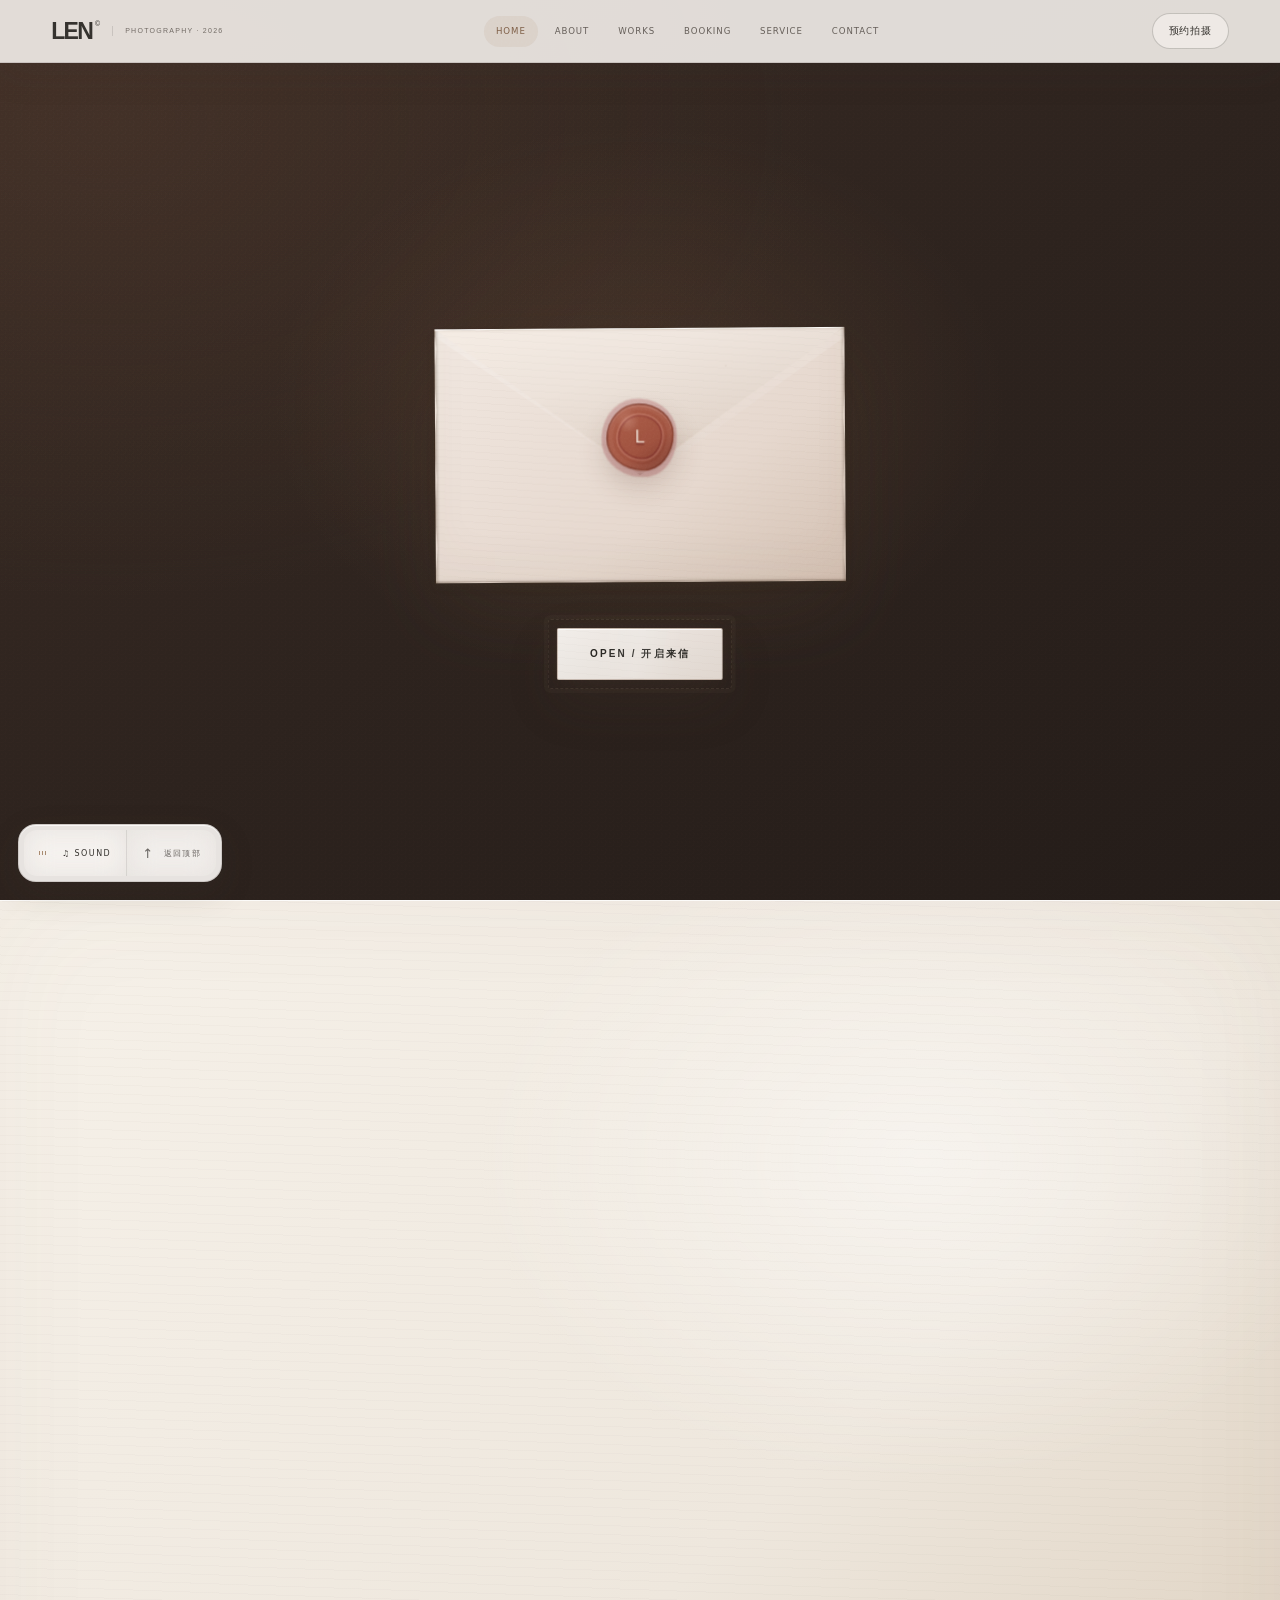
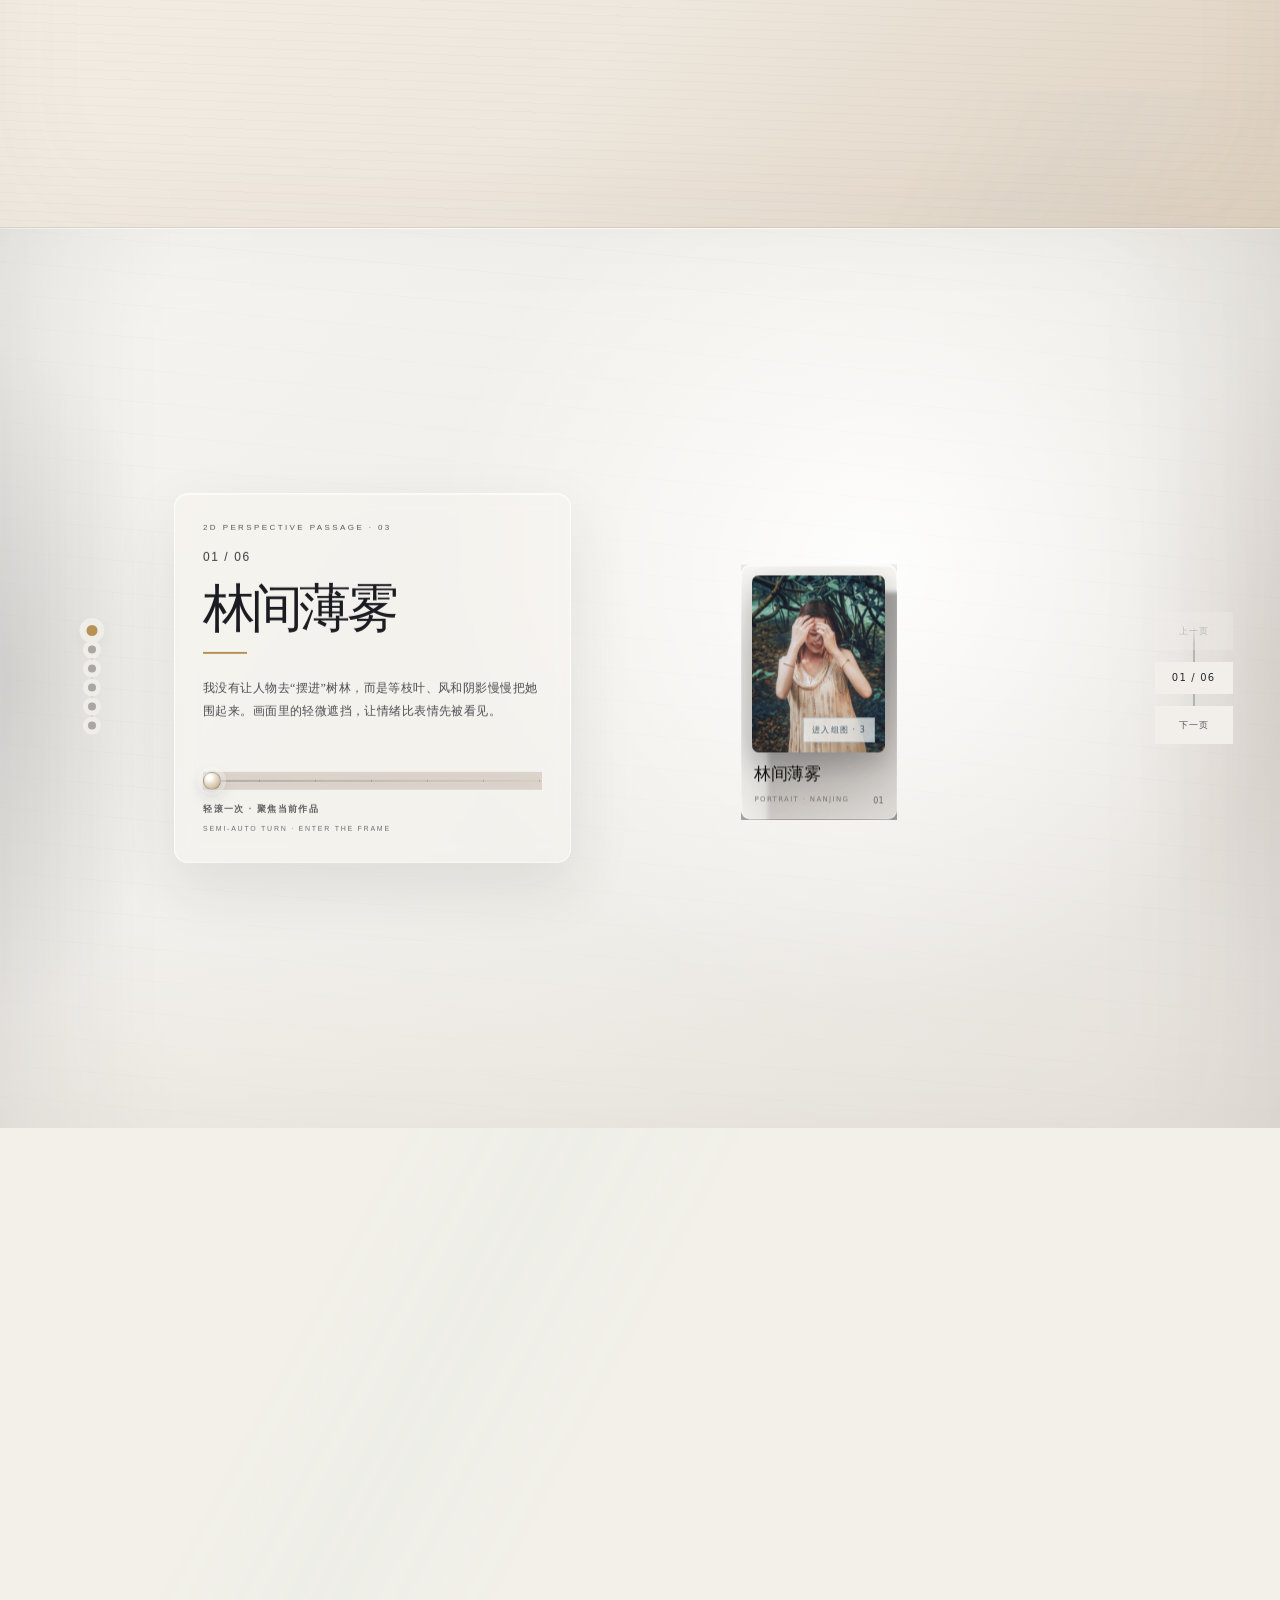
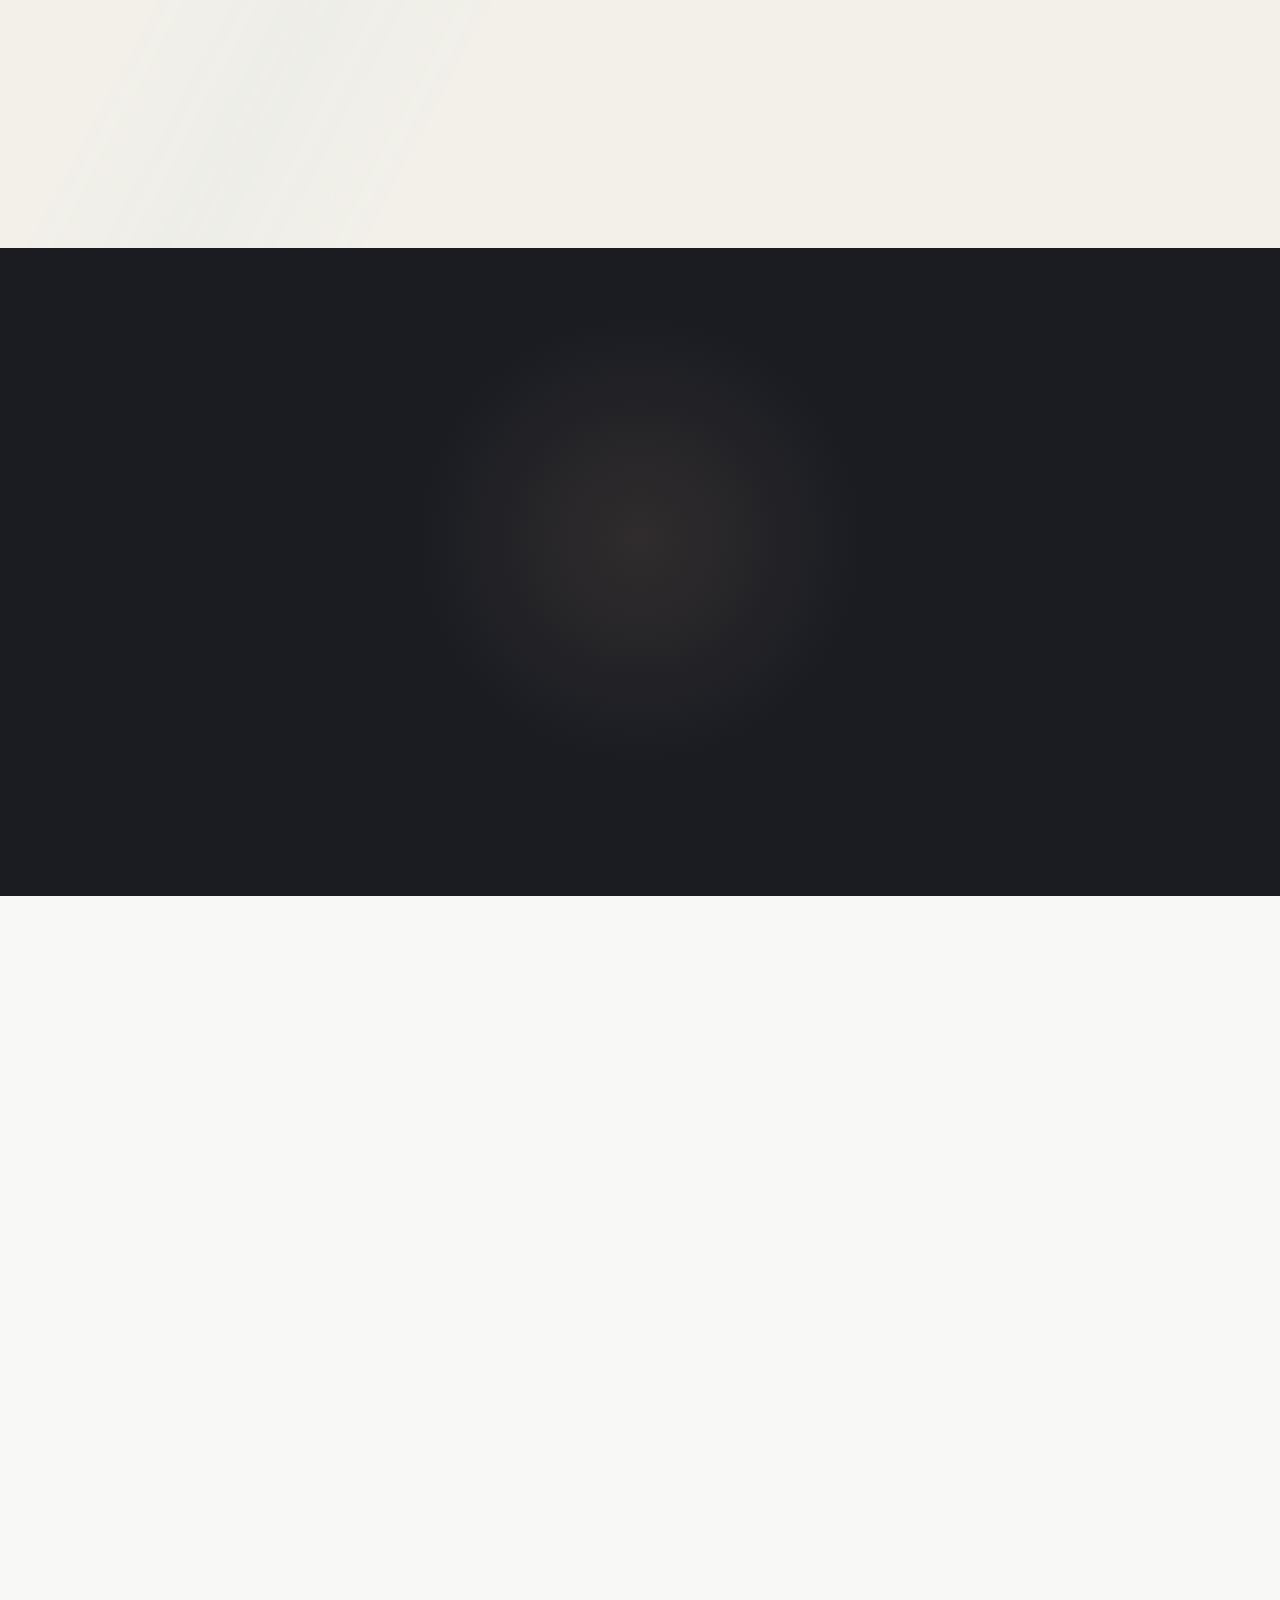
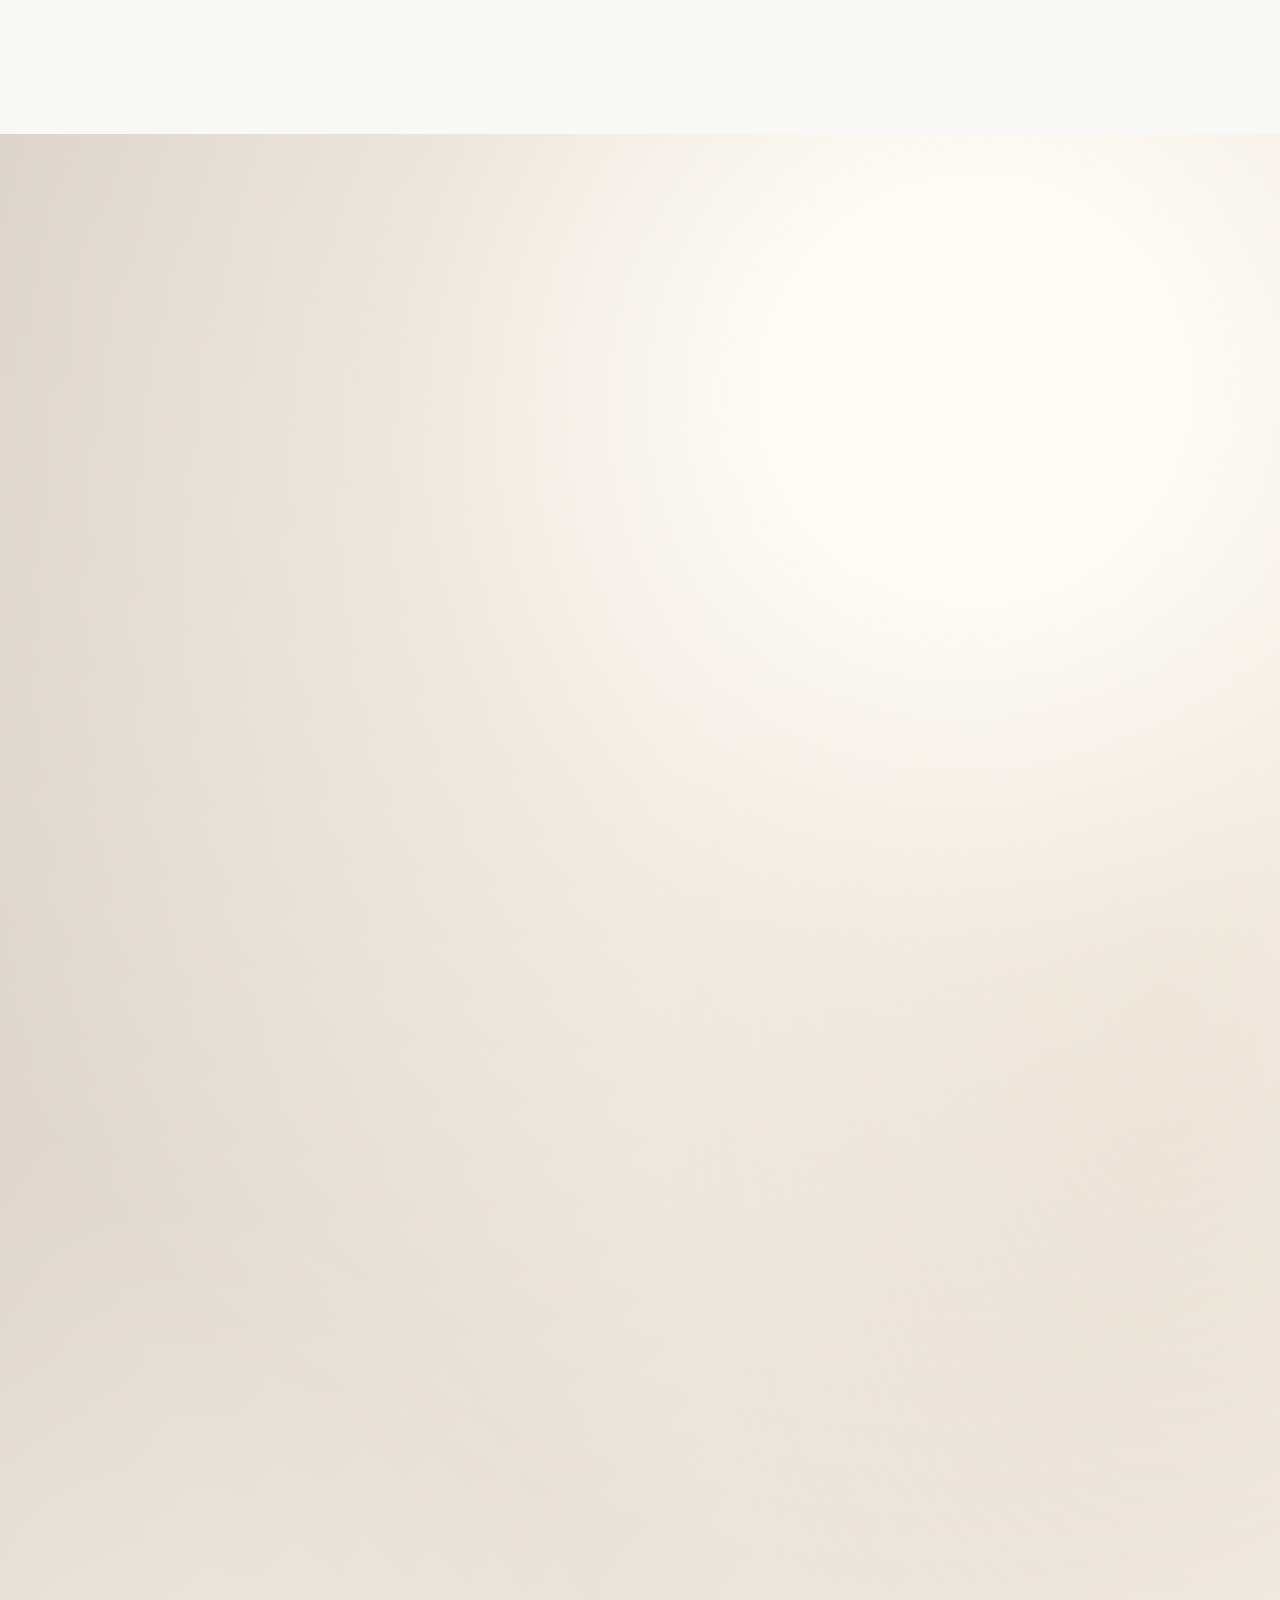
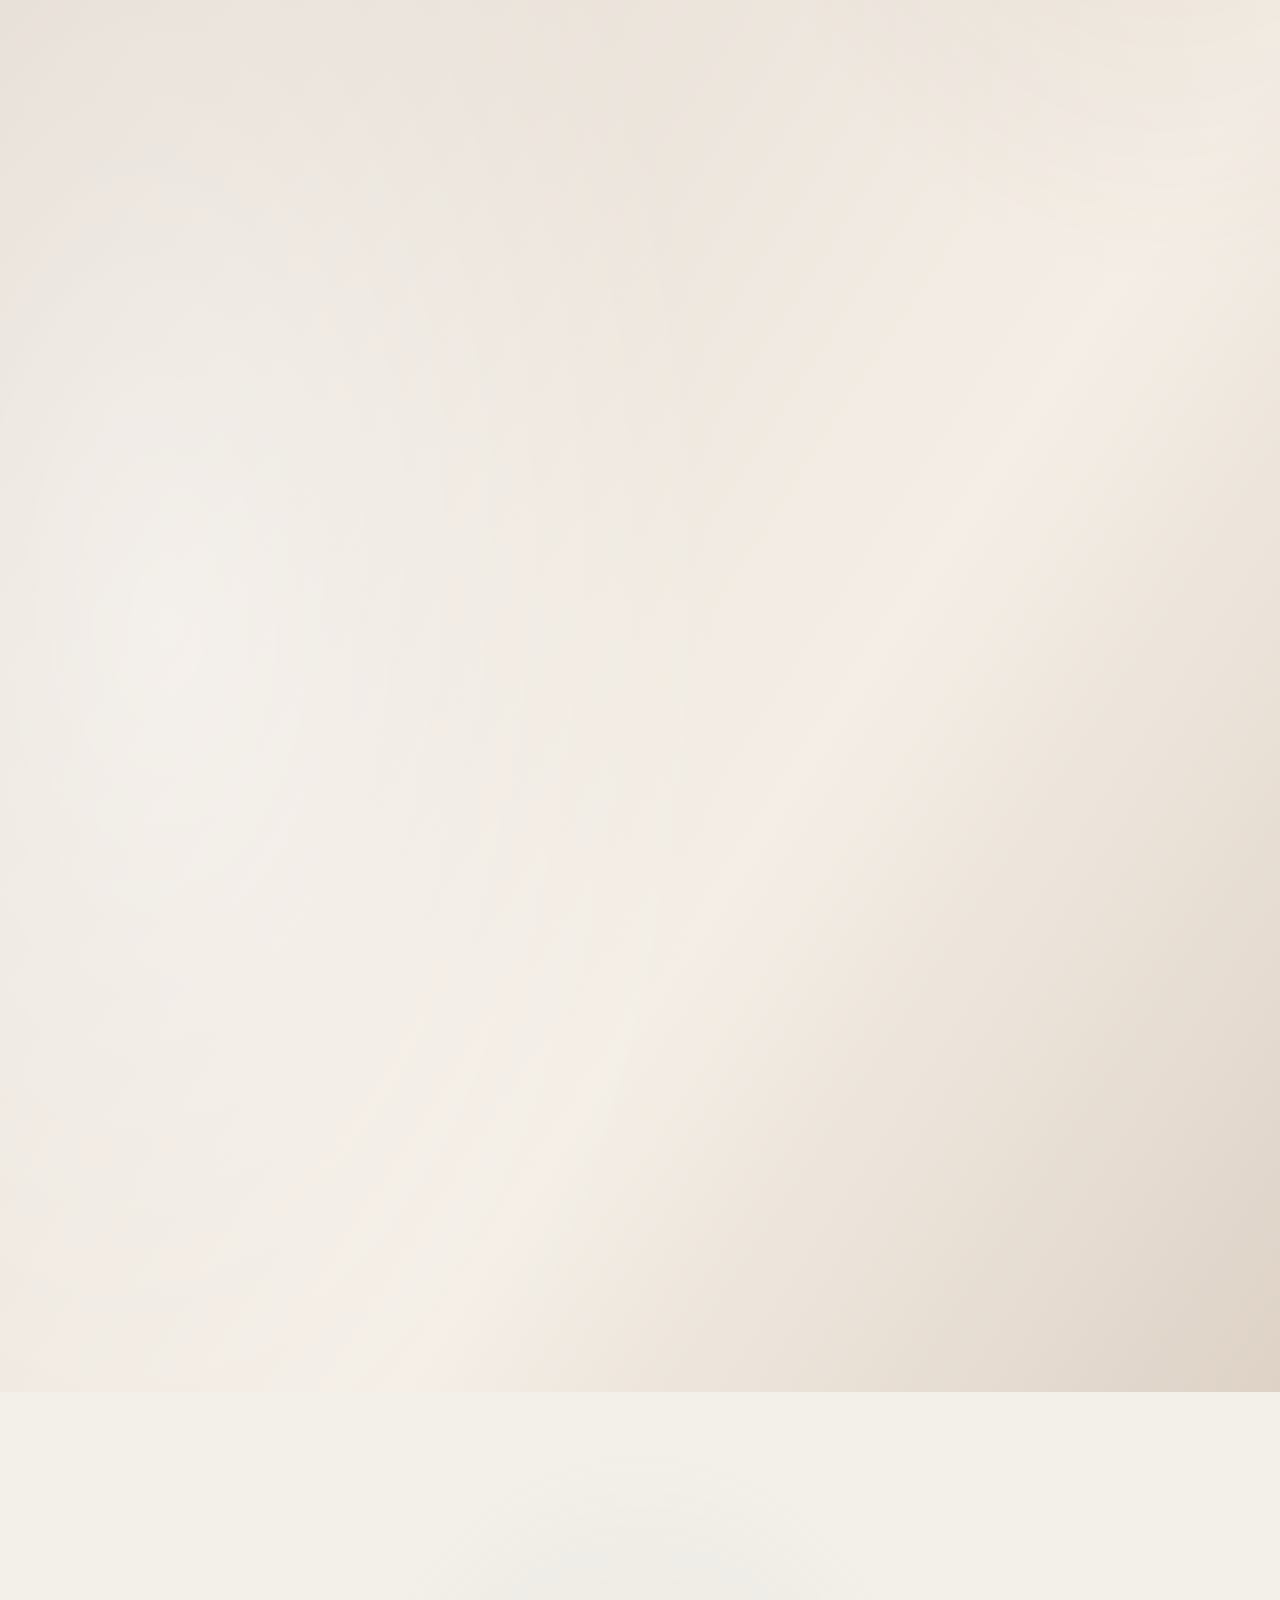
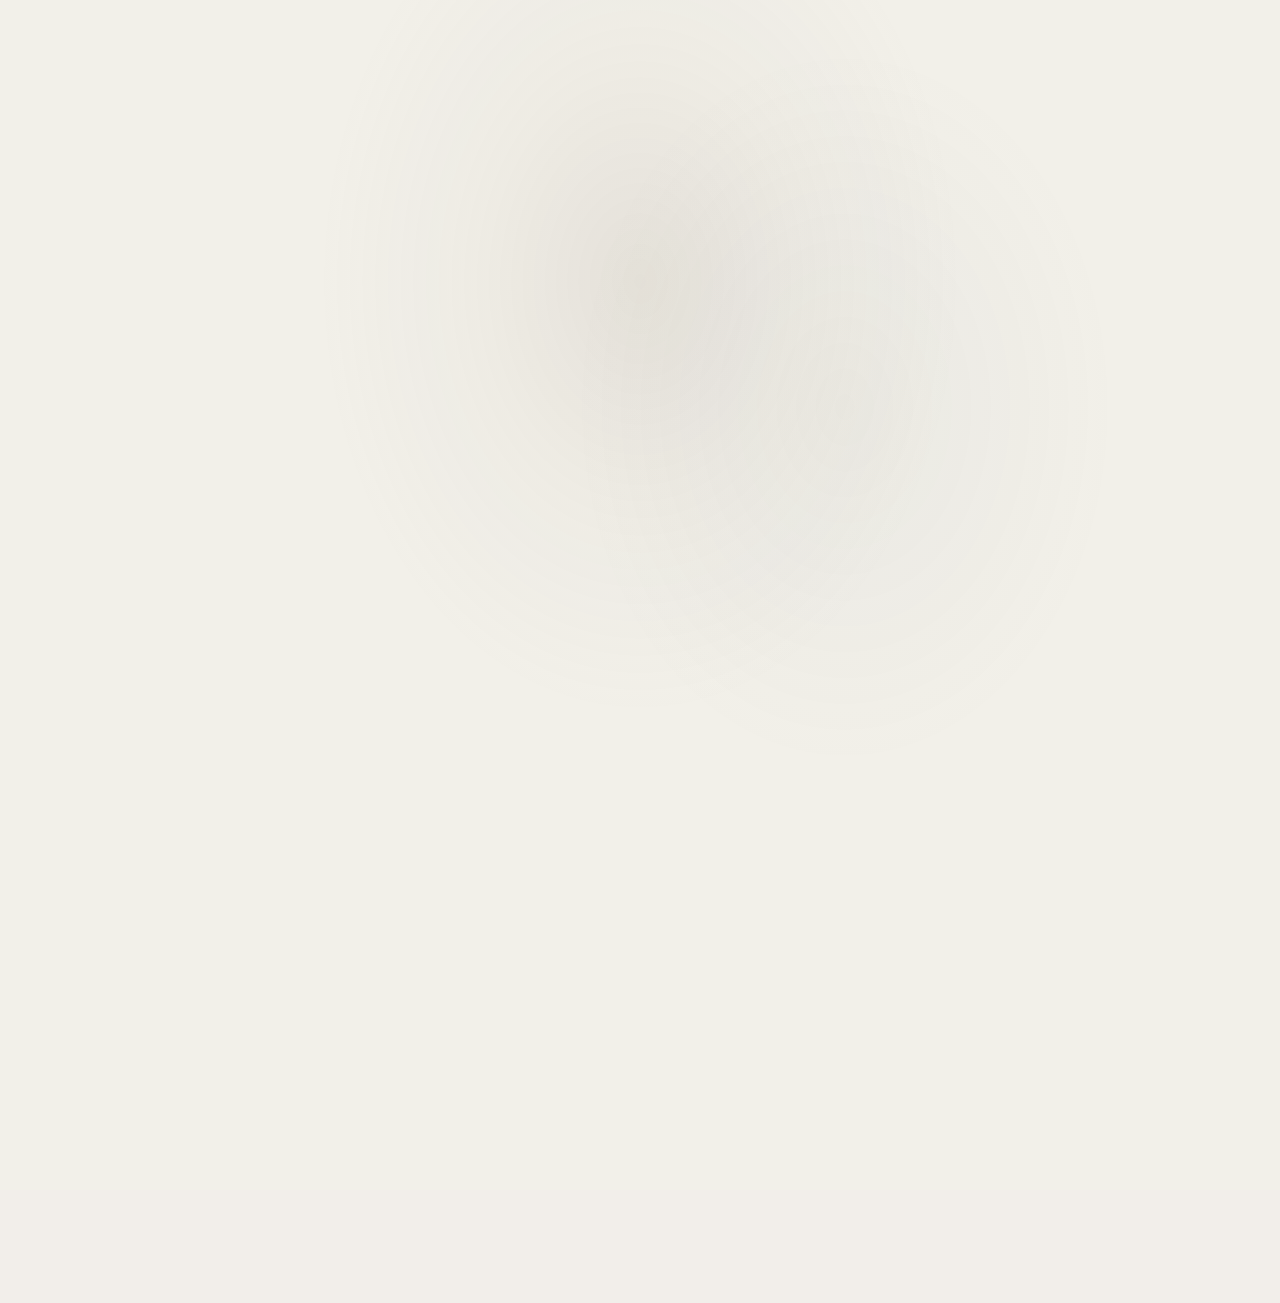
==== index.html @ d41140b8 "Add files via upload" ====
<!DOCTYPE html>
<html lang="zh-CN" class="intro-lock" data-audio-state="paused" style="--v28-vh: 10.120000000000001px; --v28-vw: 20.25px;"><head>
  <meta charset="UTF-8">
  <meta name="viewport" content="width=device-width, initial-scale=1, viewport-fit=cover">
  <meta name="description" content="LEN 摄影作品集——专注光影与情绪，提供南京人像、情侣、婚礼与定制影像服务。">
  <meta name="theme-color" content="#f2eeea">
  <meta name="color-scheme" content="dark light">
  <meta name="format-detection" content="telephone=no">
  <title>LEN 摄影｜专注光影与情绪</title>
  <meta property="og:type" content="website">
  <meta property="og:title" content="LEN 摄影｜让光替情绪说话">
  <meta property="og:description" content="南京独立摄影师 LEN 的人像、情绪与故事摄影作品集。">
  <meta property="og:image" content="https://alenphot.com/assets/hero.webp">
  <meta name="twitter:card" content="summary_large_image">
  <meta name="twitter:title" content="LEN 摄影｜让光替情绪说话">
  <meta name="twitter:description" content="南京独立摄影师 LEN 的人像、情绪与故事摄影作品集。">
  <meta name="twitter:image" content="https://alenphot.com/assets/hero.webp">
  <link rel="preload" as="image" href="assets/hero.webp" fetchpriority="high">
  <style>
    :root {
      --ink: #11120f;
      --paper: #f2f0e9;
      --paper-2: #e8e5dc;
      --white: #faf9f5;
      --muted: #96988f;
      --line: rgba(17, 18, 15, 0.16);
      --gold: #b9a16c;
      --shadow: 0 24px 70px rgba(0, 0, 0, 0.22);
      --ease-out-expo: cubic-bezier(.16, 1, .3, 1);
      --ease-out-quart: cubic-bezier(.25, 1, .5, 1);
      --ease-in-out-cubic: cubic-bezier(.65, 0, .35, 1);
      --ease-weight: cubic-bezier(.2, .78, .18, 1);
      --ease-spring: cubic-bezier(.17, .89, .32, 1.18);
    }

    * {
      box-sizing: border-box;
    }

    html {
      scroll-behavior: smooth;
      background: var(--ink);
      -webkit-text-size-adjust: 100%;
    }

    html.intro-lock,
    html.intro-lock body {
      overflow: hidden;
    }

    html.intro-lock .site-header,
    html.intro-lock main,
    html.intro-lock .site-footer {
      opacity: 0;
      transform: translateY(18px) scale(1.006);
    }

    .site-header,
    main,
    .site-footer {
      transition:
        opacity 1.25s cubic-bezier(.16,1,.3,1),
        transform 1.4s cubic-bezier(.16,1,.3,1);
    }

    html.intro-reveal .site-header,
    html.intro-reveal main,
    html.intro-reveal .site-footer {
      opacity: 1;
      transform: none;
    }

    body {
      margin: 0;
      min-width: 320px;
      overflow-x: hidden;
      overflow-x: clip;
      color: var(--ink);
      background: var(--paper);
      font-family: "Microsoft YaHei", "微软雅黑", "Source Han Sans SC",
        "思源黑体", "Noto Sans CJK SC", system-ui, -apple-system,
        BlinkMacSystemFont, "Segoe UI", sans-serif;
      -webkit-font-smoothing: antialiased;
      -webkit-text-size-adjust: 100%;
      text-rendering: optimizeLegibility;
    }

    body::after {
      content: "";
      position: fixed;
      inset: 0;
      z-index: 4800;
      opacity: .045;
      background-image:
        repeating-radial-gradient(circle at 20% 30%, rgba(255,255,255,.58) 0 1px, transparent 1px 4px),
        repeating-linear-gradient(108deg, rgba(0,0,0,.28) 0 1px, transparent 1px 5px);
      background-size: 8px 8px, 11px 11px;
      mix-blend-mode: soft-light;
      pointer-events: none;
    }

    a {
      color: inherit;
      text-decoration: none;
    }

    button,
    input {
      font: inherit;
    }

    button {
      color: inherit;
    }

    button,
    a {
      -webkit-tap-highlight-color: transparent;
      touch-action: manipulation;
    }

    img {
      display: block;
      width: 100%;
      height: 100%;
      object-fit: cover;
    }

    [hidden] {
      display: none !important;
    }

    ::selection {
      color: var(--white);
      background: #696d58;
    }

    .intro {
      position: fixed;
      inset: 0;
      z-index: 9999;
      display: grid;
      place-items: center;
      overflow: hidden;
      color: var(--white);
      background:
        radial-gradient(circle at 50% 44%, rgba(185,161,108,.12), transparent 28%),
        radial-gradient(circle at 50% 50%, #171914 0, #0d0e0c 58%);
      contain: strict;
    }

    .intro__visual {
      position: absolute;
      inset: 0;
      z-index: 0;
      overflow: hidden;
      opacity: .04;
      clip-path: inset(48.5% 0 48.5% 0);
      transform: scale(1.075);
      filter: blur(16px) brightness(.48);
      transition:
        clip-path 1.42s cubic-bezier(.76, 0, .18, 1),
        transform 2.15s var(--ease-out-expo),
        filter 1.6s var(--ease-out-quart),
        opacity .9s ease;
      will-change: clip-path, transform, filter, opacity;
    }

    .intro__visual img {
      position: absolute;
      inset: 0;
      width: 100%;
      height: 100%;
      object-fit: cover;
      object-position: center 48%;
    }

    .intro__visual::after {
      content: "";
      position: absolute;
      inset: 0;
      background:
        linear-gradient(90deg, rgba(5,8,5,.72), rgba(5,8,5,.2) 58%, rgba(5,8,5,.34)),
        linear-gradient(0deg, rgba(5,8,5,.52), transparent 52%),
        radial-gradient(circle at 52% 44%, transparent 0 18%, rgba(4,5,4,.28) 72%);
      pointer-events: none;
    }

    .intro.is-imaged .intro__visual {
      opacity: .78;
      clip-path: inset(0 0 0 0);
      transform: scale(1.022);
      filter: blur(0) brightness(.82);
    }

    .intro__exposure {
      position: absolute;
      inset: -20%;
      z-index: 1;
      opacity: 0;
      background:
        radial-gradient(ellipse at 48% 48%, rgba(235,220,178,.24), transparent 22%),
        linear-gradient(112deg, transparent 37%, rgba(255,246,218,.14) 48%, transparent 58%);
      mix-blend-mode: screen;
      transform: translate3d(-9%, 0, 0) scale(.92);
      pointer-events: none;
    }

    .intro.is-imaged .intro__exposure {
      animation: intro-exposure 1.85s var(--ease-in-out-cubic) .08s both;
    }

    .intro::before,
    .intro::after {
      content: "";
      position: absolute;
      left: 0;
      width: 100%;
      height: 50%;
      background: #0d0e0c;
    }

    .intro::before {
      top: 0;
      transform-origin: top;
    }

    .intro::after {
      bottom: 0;
      transform-origin: bottom;
    }

    .intro__brand {
      position: relative;
      z-index: 2;
      display: grid;
      justify-items: center;
      gap: 18px;
      animation: brand-in 1.18s var(--ease-spring) .08s both;
    }

    .intro__brand::before {
      content: "";
      position: absolute;
      top: 50%;
      left: 50%;
      z-index: -1;
      width: clamp(230px, 36vw, 560px);
      aspect-ratio: 1.8 / 1;
      border: 0;
      border-radius: 50%;
      background:
        radial-gradient(ellipse, rgba(209,189,134,.16), transparent 66%);
      opacity: .68;
      transform: translate3d(-50%, -50%, 0);
      pointer-events: none;
    }

    .intro__brand strong {
      position: relative;
      display: flex;
      font-family: Arial, Helvetica, sans-serif;
      font-size: clamp(68px, 10vw, 148px);
      font-weight: 700;
      line-height: 0.8;
      gap: clamp(2px, .45vw, 8px);
      letter-spacing: -0.075em;
      animation: intro-word-settle 1.55s var(--ease-spring) .18s both;
      will-change: transform, filter;
    }

    .intro__letter {
      display: inline-block;
      transform-origin: center;
      will-change: transform, opacity, filter;
    }

    .intro__letter:nth-child(1) { animation: intro-letter-in 1.1s var(--ease-out-expo) .06s both; }
    .intro__letter:nth-child(2) { animation: intro-letter-in 1.18s var(--ease-out-expo) .13s both; }
    .intro__letter:nth-child(3) { animation: intro-letter-in 1.26s var(--ease-out-expo) .2s both; }

    .intro__brand i {
      width: 72px;
      height: 1px;
      background: var(--gold);
      transform-origin: center;
      animation: line-in 1.05s var(--ease-out-expo) .45s both;
    }

    .intro__brand span {
      color: rgba(255, 255, 255, 0.58);
      font-size: 9px;
      letter-spacing: 0.5em;
      animation: intro-kicker-in .9s var(--ease-out-quart) .58s both;
    }

    .intro__progress {
      position: absolute;
      right: 50%;
      bottom: clamp(54px, 8vh, 90px);
      z-index: 3;
      width: min(380px, calc(100vw - 56px));
      transform: translateX(50%);
    }

    .intro__progress-meta {
      display: flex;
      align-items: flex-end;
      justify-content: space-between;
      gap: 20px;
      margin-bottom: 12px;
      color: rgba(255,255,255,.48);
      font: 400 8px/1 Arial, Helvetica, sans-serif;
      letter-spacing: .32em;
    }

    .intro__progress-meta b {
      color: rgba(255,255,255,.88);
      font-size: 12px;
      font-weight: 400;
      letter-spacing: .08em;
    }

    .intro__progress-meta em {
      font-style: normal;
    }

    .intro__progress-track {
      position: relative;
      height: 2px;
      overflow: hidden;
      background: rgba(255,255,255,.16);
    }

    .intro__progress-track i {
      position: absolute;
      inset: 0;
      display: block;
      background: linear-gradient(90deg, #786a4b, #d1bd86);
      box-shadow: 0 0 22px rgba(209,189,134,.35);
      transform: scaleX(0);
      transform-origin: left;
      will-change: transform;
    }

    .intro__progress-track::after {
      content: "";
      position: absolute;
      top: 0;
      bottom: 0;
      left: 0;
      width: 34%;
      background: linear-gradient(90deg, transparent, rgba(255,255,255,.96), transparent);
      filter: drop-shadow(0 0 7px rgba(209,189,134,.82));
      transform: translate3d(-130%, 0, 0);
      animation: intro-scan 1.15s cubic-bezier(.45,0,.55,1) infinite;
      will-change: transform;
      pointer-events: none;
    }

    .intro__skip {
      position: absolute;
      right: 28px;
      bottom: 26px;
      z-index: 3;
      padding: 8px 12px;
      border: 0;
      color: rgba(255, 255, 255, 0.55);
      background: transparent;
      cursor: pointer;
      transition:
        color .45s ease,
        background .45s ease,
        border-color .45s ease,
        opacity .45s ease,
        transform .7s cubic-bezier(.16,1,.3,1);
    }

    .intro.is-hidden {
      display: none;
    }

    .intro.is-leaving {
      animation: intro-out 1.08s var(--ease-in-out-cubic) forwards;
    }

    .intro.is-leaving .intro__letter {
      animation: letter-dissolve .88s cubic-bezier(.2,.72,.2,1) forwards;
    }

    .intro.is-leaving .intro__letter:nth-child(1) {
      animation-delay: 0s;
    }

    .intro.is-leaving .intro__letter:nth-child(2) {
      animation-delay: .025s;
    }

    .intro.is-leaving .intro__letter:nth-child(3) {
      animation-delay: .05s;
    }

    .intro.is-leaving .intro__brand i,
    .intro.is-leaving .intro__brand > span,
    .intro.is-leaving .intro__progress,
    .intro.is-leaving .intro__skip {
      animation: intro-detail-out .4s ease forwards;
    }

    .intro.is-leaving::before,
    .intro.is-leaving::after {
      animation: intro-panel-top .92s var(--ease-in-out-cubic) .06s forwards;
    }

    .intro.is-leaving::after {
      animation-name: intro-panel-bottom;
    }

    .intro.is-leaving .intro__visual {
      opacity: .92;
      clip-path: inset(0);
      transform: scale(1);
      filter: blur(0) brightness(.98);
      transition-duration: 1.05s;
    }

    @keyframes brand-in {
      from {
        opacity: 0;
        transform: translateY(26px) scale(.94);
      }
      72% { transform: translateY(-2px) scale(1.012); }
      to {
        opacity: 1;
        transform: none;
      }
    }

    @keyframes intro-letter-in {
      from {
        opacity: 0;
        filter: blur(12px);
        transform: translate3d(0, 34px, 0) scaleY(.84);
      }
      68% {
        opacity: 1;
        filter: blur(0);
        transform: translate3d(0, -2px, 0) scaleY(1.02);
      }
      to { opacity: 1; filter: blur(0); transform: none; }
    }

    @keyframes intro-word-settle {
      from { letter-spacing: .18em; transform: scale(.965); }
      72% { letter-spacing: -.09em; transform: scale(1.012); }
      to { letter-spacing: -.075em; transform: scale(1); }
    }

    @keyframes intro-kicker-in {
      from { opacity: 0; letter-spacing: .82em; transform: translateY(8px); }
      to { opacity: 1; letter-spacing: .5em; transform: none; }
    }

    @keyframes intro-exposure {
      0% { opacity: 0; transform: translate3d(-10%, 0, 0) scale(.92); }
      38% { opacity: .8; }
      64% { opacity: .34; }
      100% { opacity: 0; transform: translate3d(10%, 0, 0) scale(1.08); }
    }

    @keyframes intro-panel-top {
      to { opacity: 0; transform: translate3d(0, -102%, 0); }
    }

    @keyframes intro-panel-bottom {
      to { opacity: 0; transform: translate3d(0, 102%, 0); }
    }

    @keyframes intro-orbit {
      to {
        transform: translate3d(-50%, -50%, 0) rotate(360deg);
      }
    }

    @keyframes intro-breathe {
      from {
        filter: drop-shadow(0 0 0 rgba(209,189,134,0));
        transform: scale(1);
      }
      to {
        filter: drop-shadow(0 0 18px rgba(209,189,134,.18));
        transform: scale(1.035);
      }
    }

    @keyframes intro-scan {
      0% { transform: translate3d(-130%, 0, 0); }
      100% { transform: translate3d(390%, 0, 0); }
    }

    @keyframes line-in {
      from { transform: scaleX(0); }
      to { transform: scaleX(1); }
    }

    @keyframes letter-dissolve {
      0% {
        opacity: 1;
        filter: blur(0);
        transform: translate3d(0, 0, 0) scale(1);
      }
      42% {
        opacity: .92;
      }
      100% {
        opacity: 0;
        filter: blur(14px);
        transform: translate3d(0, -1.5vh, 0) scale(1.85);
      }
    }

    @keyframes intro-curtain-out {
      to {
        opacity: 0;
      }
    }

    @keyframes intro-detail-out {
      to {
        opacity: 0;
        filter: blur(6px);
        transform: translateY(12px);
      }
    }

    @keyframes intro-out {
      0% {
        opacity: 1;
        background: rgba(13,14,12,1);
      }
      36% {
        background: rgba(13,14,12,.72);
      }
      to {
        opacity: 0;
        background: rgba(13,14,12,0);
        visibility: hidden;
        pointer-events: none;
      }
    }

    .music-toggle {
      position: relative;
      z-index: 1;
      display: inline-flex;
      align-items: center;
      gap: 10px;
      min-height: 46px;
      padding: 0 15px;
      border: 0;
      border-radius: 13px 0 0 13px;
      color: rgba(255,255,255,.76);
      background: transparent;
      font-size: 8px;
      letter-spacing: .18em;
      cursor: pointer;
      -webkit-backdrop-filter: blur(14px);
      backdrop-filter: blur(14px);
      transition:
        color .3s ease,
        border-color .3s ease,
        background .3s ease;
    }

    .music-toggle:hover,
    .music-toggle:focus-visible {
      color: var(--white);
      background: rgba(255,255,255,.1);
      outline: none;
    }

    .music-toggle__bars {
      display: flex;
      align-items: center;
      gap: 2px;
      width: 13px;
      height: 13px;
    }

    .music-toggle__bars i {
      width: 1px;
      height: 35%;
      background: var(--gold);
      transform-origin: center;
    }

    .music-toggle.is-playing .music-toggle__bars i {
      animation: music-bar .9s ease-in-out infinite alternate;
    }

    .music-toggle.is-playing .music-toggle__bars i:nth-child(2) {
      animation-delay: -.48s;
    }

    .music-toggle.is-playing .music-toggle__bars i:nth-child(3) {
      animation-delay: -.22s;
    }

    .music-toggle.is-pending {
      color: #e2ca8e;
    }

    @keyframes music-bar {
      from { transform: scaleY(.55); }
      to { transform: scaleY(2.7); }
    }

    .floating-controls {
      position: fixed;
      bottom: max(18px, env(safe-area-inset-bottom));
      left: max(18px, env(safe-area-inset-left));
      z-index: 10002;
      display: flex;
      align-items: center;
      gap: 0;
      padding: 5px;
      border: 1px solid rgba(255,255,255,.24);
      border-radius: 18px;
      background: rgba(12,13,11,.84);
      box-shadow:
        0 16px 44px rgba(0,0,0,.26),
        0 0 0 1px rgba(185,161,108,.08) inset;
      -webkit-backdrop-filter: blur(20px) saturate(1.2);
      backdrop-filter: blur(20px) saturate(1.2);
      transition:
        opacity .7s cubic-bezier(.16,1,.3,1),
        transform .7s cubic-bezier(.16,1,.3,1);
    }

    html.intro-lock .floating-controls {
      opacity: 0;
      transform: translateY(12px);
      pointer-events: none;
    }

    .back-to-top {
      display: inline-flex;
      align-items: center;
      gap: 9px;
      min-height: 46px;
      padding: 0 15px;
      border: 0;
      border-left: 1px solid rgba(255,255,255,.16);
      border-radius: 0 13px 13px 0;
      color: rgba(255,255,255,.76);
      background: transparent;
      font-size: 8px;
      letter-spacing: .18em;
      opacity: .72;
      cursor: pointer;
      transform: none;
      pointer-events: auto;
      -webkit-backdrop-filter: blur(14px);
      backdrop-filter: blur(14px);
      transition:
        opacity .35s ease,
        transform .35s ease,
        color .25s ease,
        background .25s ease;
    }

    .back-to-top::before {
      content: "↑";
      font-size: 13px;
      line-height: 1;
    }

    .back-to-top.is-visible {
      opacity: 1;
      transform: none;
      pointer-events: auto;
    }

    .back-to-top:hover,
    .back-to-top:focus-visible {
      color: var(--white);
      background: rgba(255,255,255,.1);
      outline: none;
    }

    .site-header {
      position: fixed;
      top: 0;
      left: 0;
      z-index: 3000;
      display: grid;
      grid-template-columns: auto 1fr auto;
      align-items: center;
      gap: clamp(24px, 4vw, 72px);
      width: 100%;
      padding: 13px clamp(20px, 4vw, 72px);
      color: var(--white);
      background: rgba(8,9,8,.72);
      border-bottom: 1px solid rgba(255,255,255,.13);
      -webkit-backdrop-filter: blur(18px);
      backdrop-filter: blur(18px);
      transition:
        padding .35s ease,
        background .35s ease,
        border-color .35s ease,
        opacity 1.05s cubic-bezier(.2,.72,.2,1),
        transform 1.05s cubic-bezier(.2,.72,.2,1);
    }

    .site-header.is-scrolled {
      padding-top: 9px;
      padding-bottom: 9px;
      background: rgba(8,9,8,.94);
      border-color: rgba(255,255,255,.2);
    }

    .wordmark {
      display: flex;
      align-items: center;
      gap: 12px;
      width: max-content;
      font-family: Arial, Helvetica, sans-serif;
      font-size: 23px;
      font-weight: 800;
      line-height: 1;
      letter-spacing: -0.075em;
    }

    .wordmark sup {
      margin-left: 3px;
      font-size: 7px;
      font-weight: 400;
      vertical-align: top;
      letter-spacing: 0;
    }

    .wordmark__meta {
      padding-left: 12px;
      border-left: 1px solid rgba(255,255,255,.22);
      color: rgba(255,255,255,.45);
      font: 400 7px/1.35 "Microsoft YaHei", "微软雅黑", sans-serif;
      letter-spacing: .18em;
    }

    .site-nav {
      display: flex;
      align-items: center;
      justify-self: center;
      gap: clamp(3px, .55vw, 10px);
      padding: 0;
      border: 0;
      background: transparent;
      font-size: 10px;
    }

    .site-nav a,
    .header-cta {
      position: relative;
    }

    .site-nav a {
      padding: 9px 12px;
      border-radius: 999px;
      color: rgba(255,255,255,.54);
      letter-spacing: .08em;
      transition:
        color .3s ease,
        background .3s ease,
        box-shadow .3s ease;
    }

    .site-nav a::after {
      display: none;
    }

    .site-nav a:hover::after,
    .site-nav a:focus-visible::after {
      display: none;
    }

    .site-nav a:hover,
    .site-nav a:focus-visible {
      color: var(--white);
      outline: none;
    }

    .site-nav a.is-active {
      color: #11120f;
      background: #d5c38e;
      box-shadow: 0 0 20px rgba(213,195,142,.22);
    }

    .header-actions {
      display: flex;
      align-items: center;
      justify-self: end;
      gap: 9px;
    }

    .site-header .music-toggle {
      min-height: 36px;
      padding: 0 12px;
      border-color: rgba(255,255,255,.16);
      background: transparent;
    }

    .header-cta {
      justify-self: end;
      padding: 10px 16px;
      border: 1px solid rgba(255, 255, 255, 0.36);
      border-radius: 999px;
      font-size: 10px;
      letter-spacing: .08em;
      transition: color 0.3s ease, background 0.3s ease;
    }

    .header-cta:hover,
    .header-cta:focus-visible {
      color: var(--ink);
      background: var(--white);
    }

    .hero {
      position: relative;
      height: min(100vh, 960px);
      height: min(100svh, 960px);
      min-height: 680px;
      overflow: hidden;
      color: var(--white);
      background: #1b1d17;
    }

    .hero .hero__media.has-photo > img,
    .hero .hero__media.has-photo:hover > img,
    .hero .hero__media.has-photo:focus-visible > img {
      object-position: center 48%;
      image-rendering: auto;
      filter: saturate(1.015) contrast(1.02);
    }

    .media {
      position: relative;
      overflow: hidden;
      background: #20231d;
    }

    .media > img {
      position: absolute;
      inset: 0;
      z-index: 2;
    }

    .media.has-photo {
      cursor: pointer;
    }

    .media.has-photo::before {
      content: "";
      position: absolute;
      inset: 0;
      z-index: 3;
      background:
        linear-gradient(125deg, rgba(255,255,255,.13), transparent 32%),
        linear-gradient(0deg, rgba(10,11,9,.22), transparent 40%);
      opacity: 0;
      transition: opacity .55s ease;
      pointer-events: none;
    }

    .works .media.has-photo > img {
      transition:
        transform .9s cubic-bezier(.18,.75,.2,1),
        filter .7s ease;
      backface-visibility: hidden;
    }

    .media.has-photo:hover::before,
    .media.has-photo:focus-visible::before {
      opacity: 1;
    }

    .works .media.has-photo:hover > img,
    .works .media.has-photo:focus-visible > img {
      filter: saturate(1.06) contrast(1.025);
      transform: scale(1.045);
    }

    .media.has-photo:focus-visible {
      outline: 2px solid var(--gold);
      outline-offset: 4px;
    }

    .media.has-gallery::after {
      content: "进入组图 · " attr(data-gallery-count);
      position: absolute;
      right: 12px;
      bottom: 12px;
      z-index: 5;
      padding: 7px 9px;
      color: rgba(255,255,255,.86);
      background: rgba(10,11,9,.62);
      border: 1px solid rgba(255,255,255,.2);
      font-size: 8px;
      letter-spacing: .14em;
      pointer-events: none;
      backdrop-filter: blur(10px);
    }

    .hero__media.has-photo > img {
      transition-duration: 1.2s;
    }

    .work-card {
      transition: transform .8s cubic-bezier(.16,1,.3,1);
    }

    .work-card:hover {
      transform: translateY(-5px);
    }

    .work-card figcaption {
      transition: transform .55s cubic-bezier(.18,.75,.2,1);
    }

    .work-card:hover figcaption {
      transform: translateY(4px);
    }

    .photo-placeholder {
      position: absolute;
      inset: 0;
      overflow: hidden;
      background:
        radial-gradient(circle at 67% 28%, rgba(188, 191, 146, 0.34), transparent 22%),
        radial-gradient(circle at 48% 70%, rgba(162, 117, 83, 0.28), transparent 24%),
        linear-gradient(115deg, #0f140f 0%, #2e3927 38%, #6d7150 62%, #171a15 100%);
    }

    .photo-placeholder::before {
      content: "";
      position: absolute;
      top: 8%;
      right: 15%;
      width: min(37vw, 520px);
      height: min(78vh, 760px);
      border-radius: 52% 48% 16% 22% / 31% 39% 61% 69%;
      background:
        radial-gradient(circle at 56% 19%, #ba9e84 0 8%, transparent 9%),
        radial-gradient(ellipse at 53% 21%, #221f1b 0 16%, transparent 17%),
        linear-gradient(168deg, #746b5d 0 31%, #b2a48e 32% 65%, #4f4d42 66%);
      opacity: 0.83;
      filter: blur(1px);
      transform: rotate(3deg);
      box-shadow: var(--shadow);
    }

    .photo-placeholder::after {
      content: "";
      position: absolute;
      inset: 0;
      background:
        repeating-linear-gradient(90deg, transparent 0 8%, rgba(255,255,255,.025) 8.1% 8.2%),
        linear-gradient(90deg, rgba(0, 0, 0, 0.55), transparent 48%, rgba(0, 0, 0, 0.12));
      mix-blend-mode: soft-light;
    }

    .hero__media {
      position: absolute;
      inset: 0;
    }

    .hero__shade {
      position: absolute;
      inset: 0;
      z-index: 4;
      background:
        linear-gradient(90deg, rgba(5, 8, 5, 0.66) 0%, rgba(5, 8, 5, 0.12) 55%, rgba(5, 8, 5, 0.28) 100%),
        linear-gradient(0deg, rgba(5, 8, 5, 0.42), transparent 45%);
      pointer-events: none;
    }

    .hero__meta {
      position: absolute;
      top: 15%;
      right: 3.2vw;
      left: 3.2vw;
      z-index: 5;
      display: flex;
      justify-content: space-between;
      color: rgba(255, 255, 255, 0.68);
      font-size: 10px;
      letter-spacing: 0.18em;
    }

    .hero__copy {
      position: absolute;
      bottom: 8.5%;
      left: clamp(28px, 8vw, 132px);
      z-index: 5;
      width: min(760px, 76vw);
    }

    .eyebrow {
      margin: 0 0 22px;
      color: rgba(255, 255, 255, 0.68);
      font-size: 10px;
      font-weight: 500;
      letter-spacing: 0.42em;
      text-transform: uppercase;
    }

    .hero h1 {
      margin: 0;
      font-family: "Songti SC", "STSong", "SimSun", "宋体", serif;
      font-size: clamp(58px, 8.4vw, 136px);
      font-weight: 400;
      line-height: 0.88;
      letter-spacing: -0.075em;
    }

    .hero h1 span {
      display: block;
    }

    .hero__intro {
      margin: 32px 0 0 5px;
      color: rgba(255, 255, 255, 0.72);
      font-size: clamp(12px, 1vw, 15px);
      line-height: 1.9;
    }

    .scroll-cue {
      position: absolute;
      right: 3.4vw;
      bottom: 7.5%;
      z-index: 5;
      display: flex;
      align-items: center;
      gap: 18px;
      color: rgba(255, 255, 255, 0.6);
      font-size: 8px;
      letter-spacing: 0.35em;
      writing-mode: vertical-rl;
    }

    .scroll-cue i {
      display: block;
      width: 1px;
      height: 56px;
      background: rgba(255, 255, 255, 0.5);
    }

    .section {
      position: relative;
      isolation: isolate;
      overflow: hidden;
      overflow: clip;
      padding: clamp(80px, 10vw, 160px) clamp(24px, 6vw, 96px);
      scroll-margin-top: 72px;
    }

    .hero {
      scroll-margin-top: 0;
    }

    @supports (content-visibility: auto) {
      html:not(.editing) .section,
      html:not(.editing) .manifesto,
      html:not(.editing) .site-footer {
        content-visibility: auto;
        contain-intrinsic-size: auto 900px;
      }

      html:not(.editing) .manifesto {
        contain-intrinsic-size: auto 70vh;
      }
    }

    .section::before {
      content: "";
      position: absolute;
      top: 0;
      right: clamp(24px, 6vw, 96px);
      left: clamp(24px, 6vw, 96px);
      z-index: -1;
      height: 1px;
      background: linear-gradient(90deg, transparent, currentColor 22%, currentColor 78%, transparent);
      opacity: .12;
      transform: scaleX(.12);
      transform-origin: left;
      transition: transform 1.2s cubic-bezier(.2,.72,.2,1);
    }

    .section.section-in-view::before {
      transform: scaleX(1);
    }

    .section-heading {
      display: grid;
      grid-template-columns: minmax(0, 1.2fr) minmax(260px, 0.65fr);
      gap: 48px;
      align-items: end;
      margin-bottom: clamp(50px, 7vw, 100px);
    }

    .section-heading .eyebrow {
      margin-bottom: 17px;
      color: #777a70;
    }

    .section-heading h2 {
      margin: 0;
      font-family: "Songti SC", "STSong", "SimSun", "宋体", serif;
      font-size: clamp(44px, 6vw, 94px);
      font-weight: 400;
      line-height: 0.96;
      letter-spacing: -0.055em;
    }

    .section-heading > p {
      max-width: 470px;
      margin: 0;
      color: #686b63;
      font-size: 14px;
      line-height: 2;
    }

    .about {
      display: grid;
      grid-template-columns: minmax(280px, .84fr) minmax(0, 1.16fr);
      gap: clamp(54px, 9vw, 150px);
      align-items: center;
      min-height: 92svh;
      color: var(--ink);
      background: var(--paper-2);
    }

    .about__visual {
      position: relative;
      width: min(100%, 570px);
      justify-self: end;
    }

    .about__portrait {
      position: relative;
      overflow: hidden;
      aspect-ratio: 3 / 4;
      background: #d8d7d3;
      box-shadow: 0 34px 90px rgba(25,24,20,.16);
    }

    .about__portrait::after {
      content: "";
      position: absolute;
      inset: 0;
      z-index: 2;
      border: 1px solid rgba(255,255,255,.38);
      background: linear-gradient(140deg, rgba(255,255,255,.14), transparent 28%, rgba(17,18,15,.05));
      pointer-events: none;
    }

    .about__portrait img {
      position: absolute;
      top: -30.1%;
      left: -73.8%;
      width: auto;
      max-width: none;
      height: 154.8%;
      filter: saturate(.9) contrast(1.02);
      transition: transform 1.15s cubic-bezier(.18,.75,.2,1), filter .8s ease;
    }

    .about__visual:hover .about__portrait img {
      filter: saturate(1) contrast(1.025);
      transform: scale(1.025);
    }

    .about__index {
      position: absolute;
      right: -2px;
      bottom: -29px;
      color: #777a70;
      font-size: 8px;
      letter-spacing: .3em;
    }

    .about__copy {
      max-width: 780px;
    }

    .about__copy .eyebrow {
      margin: 0 0 clamp(28px, 4vw, 58px);
      color: #777a70;
    }

    .about__copy h2 {
      display: flex;
      align-items: baseline;
      gap: .25em;
      margin: 0;
      font-family: "Songti SC", "STSong", "SimSun", "宋体", serif;
      font-size: clamp(58px, 7.2vw, 112px);
      font-weight: 400;
      line-height: .9;
      letter-spacing: -.075em;
    }

    .about__copy h2 em {
      font-size: .3em;
      font-weight: 400;
      letter-spacing: -.02em;
    }

    .about__role {
      display: flex;
      align-items: center;
      gap: 15px;
      margin: 32px 0 22px;
      font-family: "Songti SC", "STSong", "SimSun", "宋体", serif;
      font-size: clamp(20px, 2vw, 31px);
    }

    .about__role::before {
      content: "";
      width: 4px;
      height: 1.55em;
      background: var(--gold);
    }

    .about__bio {
      max-width: 720px;
      margin: 0 0 13px;
      color: #55584f;
      font-size: clamp(14px, 1.18vw, 17px);
      line-height: 1.9;
    }

    .about__facts {
      display: grid;
      grid-template-columns: repeat(3, minmax(0, 1fr));
      gap: 1px;
      margin-top: clamp(36px, 5vw, 68px);
      background: rgba(17,18,15,.14);
      border: 1px solid rgba(17,18,15,.14);
    }

    .about__facts span {
      min-height: 84px;
      padding: 18px;
      background: var(--paper-2);
      color: #73766d;
      font-size: 8px;
      line-height: 1.75;
      letter-spacing: .18em;
      transition: color .55s ease, background .55s ease, transform .75s cubic-bezier(.16,1,.3,1);
    }

    .about__facts span:hover {
      z-index: 1;
      color: var(--white);
      background: var(--ink);
      transform: translateY(-4px);
    }

    .works {
      background: var(--paper);
    }

    .works-grid {
      display: grid;
      grid-template-columns: repeat(12, minmax(0, 1fr));
      gap: clamp(18px, 2.4vw, 38px);
      align-items: start;
    }

    .work-card {
      grid-column: span 4;
      margin: 0;
    }

    .work-card:nth-child(1),
    .work-card:nth-child(5) {
      grid-column: span 5;
    }

    .work-card:nth-child(2),
    .work-card:nth-child(4) {
      grid-column: span 3;
      margin-top: 10vw;
    }

    .work-card:nth-child(3),
    .work-card:nth-child(6) {
      grid-column: span 4;
      margin-top: 3vw;
    }

    .work-card .media {
      aspect-ratio: 4 / 5;
    }

    .work-card:nth-child(3) .media,
    .work-card:nth-child(6) .media {
      aspect-ratio: 1 / 1.18;
    }

    .card-placeholder {
      position: absolute;
      inset: 0;
      display: flex;
      align-items: flex-end;
      padding: 22px;
      color: rgba(255, 255, 255, 0.56);
      background:
        radial-gradient(circle at 68% 28%, rgba(255,255,255,.18), transparent 10%),
        linear-gradient(145deg, var(--c1), var(--c2));
    }

    .card-placeholder::before {
      content: "";
      position: absolute;
      top: 13%;
      right: 17%;
      width: 48%;
      height: 72%;
      border-radius: 48% 52% 16% 18% / 28% 30% 70% 72%;
      background: linear-gradient(160deg, rgba(255,255,255,.2), rgba(0,0,0,.36));
      box-shadow: 0 30px 60px rgba(0,0,0,.25);
      transform: rotate(var(--r, 2deg));
    }

    .card-placeholder::after {
      content: "";
      position: absolute;
      inset: 0;
      background:
        linear-gradient(115deg, rgba(255,255,255,.08), transparent 30%),
        repeating-linear-gradient(0deg, transparent 0 7px, rgba(255,255,255,.018) 8px);
    }

    .card-placeholder span {
      position: relative;
      z-index: 1;
      font-size: 8px;
      letter-spacing: 0.32em;
    }

    .tone-1 { --c1: #172019; --c2: #7f805d; --r: 4deg; }
    .tone-2 { --c1: #2b2926; --c2: #8b7666; --r: -5deg; }
    .tone-3 { --c1: #171d25; --c2: #526276; --r: 1deg; }
    .tone-4 { --c1: #1e1a1b; --c2: #694b52; --r: -2deg; }
    .tone-5 { --c1: #20241f; --c2: #7a715d; --r: 6deg; }
    .tone-6 { --c1: #25231f; --c2: #918b7d; --r: -3deg; }

    .work-card figcaption {
      display: flex;
      justify-content: space-between;
      gap: 18px;
      padding: 16px 2px 0;
      border-top: 1px solid transparent;
    }

    .work-card h3 {
      margin: 0;
      font-family: "Songti SC", "STSong", "SimSun", "宋体", serif;
      font-size: clamp(18px, 1.8vw, 26px);
      font-weight: 400;
    }

    .work-card p {
      margin: 5px 0 0;
      color: #85887f;
      font-size: 9px;
      letter-spacing: 0.18em;
    }

    .work-card b {
      color: #9a9c94;
      font-size: 10px;
      font-weight: 400;
    }

    .manifesto {
      display: grid;
      place-items: center;
      min-height: 72vh;
      padding: 100px 24px;
      color: var(--white);
      text-align: center;
      background:
        radial-gradient(circle at 50% 45%, rgba(148, 141, 106, 0.23), transparent 28%),
        #11120f;
    }

    .manifesto__inner {
      max-width: 980px;
      transition: transform .8s cubic-bezier(.2,.72,.2,1);
    }

    .manifesto p {
      margin: 0;
      font-family: "Songti SC", "STSong", "SimSun", "宋体", serif;
      font-size: clamp(36px, 5.6vw, 82px);
      font-weight: 400;
      line-height: 1.35;
      letter-spacing: -0.045em;
    }

    .manifesto span {
      display: block;
      margin-top: 40px;
      color: rgba(255,255,255,.45);
      font-size: 9px;
      letter-spacing: 0.34em;
    }

    .manifesto:hover .manifesto__inner {
      transform: scale(1.008);
    }

    .services {
      background: var(--paper-2);
    }

    .package-grid {
      display: grid;
      grid-template-columns: repeat(3, minmax(0, 1fr));
      border-top: 1px solid var(--line);
      border-left: 1px solid var(--line);
    }

    .package {
      position: relative;
      min-height: 540px;
      padding: clamp(28px, 3.5vw, 56px);
      border-right: 1px solid var(--line);
      border-bottom: 1px solid var(--line);
      transition: color 0.35s ease, background 0.35s ease;
    }

    .package:hover,
    .package--featured {
      color: var(--white);
      background: var(--ink);
    }

    .package__tag {
      display: inline-flex;
      min-height: 22px;
      align-items: center;
      margin-bottom: 54px;
      color: #85877e;
      font-size: 8px;
      letter-spacing: 0.25em;
    }

    .package--featured .package__tag {
      color: var(--gold);
    }

    .package h3 {
      margin: 0;
      font-family: "Songti SC", "STSong", "SimSun", "宋体", serif;
      font-size: clamp(30px, 3vw, 47px);
      font-weight: 400;
    }

    .package__price {
      margin: 24px 0 0;
      font-family: Arial, Helvetica, sans-serif;
      font-size: clamp(44px, 5vw, 76px);
      font-weight: 500;
      line-height: 1;
      letter-spacing: -0.06em;
    }

    .package__price small {
      margin-right: 6px;
      font-size: 15px;
      letter-spacing: 0;
    }

    .package__note {
      min-height: 24px;
      margin: 14px 0 52px;
      color: #8a8c83;
      font-size: 11px;
    }

    .package ul {
      display: grid;
      gap: 17px;
      margin: 0;
      padding: 0;
      list-style: none;
      color: #75786f;
      font-size: 13px;
    }

    .package:hover ul,
    .package--featured ul {
      color: rgba(255,255,255,.62);
    }

    .package li {
      display: flex;
      gap: 12px;
    }

    .package li::before {
      content: "—";
      color: var(--gold);
    }

    .booking {
      color: var(--white);
      background: #161714;
    }

    .booking .section-heading .eyebrow,
    .booking .section-heading > p {
      color: rgba(255,255,255,.48);
    }

    .booking-steps {
      display: grid;
      grid-template-columns: repeat(4, minmax(0, 1fr));
      border-top: 1px solid rgba(255,255,255,.16);
      border-left: 1px solid rgba(255,255,255,.16);
    }

    .booking-step {
      min-height: 310px;
      padding: 30px;
      border-right: 1px solid rgba(255,255,255,.16);
      border-bottom: 1px solid rgba(255,255,255,.16);
    }

    .booking-step b {
      display: block;
      margin-bottom: 76px;
      color: var(--gold);
      font: 400 10px/1 Arial, Helvetica, sans-serif;
      letter-spacing: 0.2em;
    }

    .booking-step h3 {
      margin: 0 0 18px;
      font-family: "Songti SC", "STSong", "SimSun", "宋体", serif;
      font-size: 28px;
      font-weight: 400;
    }

    .booking-step p {
      margin: 0;
      color: rgba(255,255,255,.52);
      font-size: 12px;
      line-height: 1.9;
    }

    .contact {
      --contact-x: 50%;
      --contact-y: 35%;
      position: relative;
      overflow: hidden;
      padding-bottom: 64px;
      background: var(--paper);
    }

    .contact::before {
      content: "LEN";
      position: absolute;
      right: -0.05em;
      bottom: -0.19em;
      color: rgba(17,18,15,.035);
      font: 800 clamp(180px, 35vw, 600px)/.8 Arial, Helvetica, sans-serif;
      letter-spacing: -0.1em;
      pointer-events: none;
    }

    .contact::after {
      content: "";
      position: absolute;
      inset: 0;
      z-index: 0;
      background:
        radial-gradient(
          circle 420px at var(--contact-x) var(--contact-y),
          rgba(185,161,108,.2),
          transparent 68%
        );
      opacity: .8;
      pointer-events: none;
      transition: opacity .4s ease;
    }

    .contact__lead {
      position: relative;
      z-index: 1;
      max-width: 1050px;
    }

    .contact__lead h2 {
      margin: 0;
      font-family: "Songti SC", "STSong", "SimSun", "宋体", serif;
      font-size: clamp(48px, 7.7vw, 122px);
      font-weight: 400;
      line-height: 1.05;
      letter-spacing: -0.06em;
      transition:
        letter-spacing .7s cubic-bezier(.2,.72,.2,1),
        transform .7s cubic-bezier(.2,.72,.2,1);
    }

    .contact__lead:hover h2 {
      letter-spacing: -0.045em;
      transform: translateY(-5px);
    }

    .contact__lead p {
      max-width: 600px;
      margin: 34px 0 0;
      color: #686b63;
      font-size: 14px;
      line-height: 2;
    }

    .contact-grid {
      position: relative;
      z-index: 1;
      display: grid;
      grid-template-columns: repeat(4, minmax(0, 1fr));
      margin-top: clamp(72px, 10vw, 150px);
      border-top: 1px solid var(--line);
      border-left: 1px solid var(--line);
    }

    .contact-grid > div {
      position: relative;
      overflow: hidden;
      min-height: 150px;
      padding: 28px;
      border-right: 1px solid var(--line);
      border-bottom: 1px solid var(--line);
      transition:
        color .5s cubic-bezier(.2,.72,.2,1),
        background .5s cubic-bezier(.2,.72,.2,1),
        transform .5s cubic-bezier(.2,.72,.2,1),
        box-shadow .5s ease;
    }

    .contact-grid > div::before {
      content: "";
      position: absolute;
      inset: auto -20% -60% -20%;
      height: 130%;
      background: radial-gradient(circle, rgba(185,161,108,.3), transparent 64%);
      opacity: 0;
      transform: translateY(24px);
      transition: opacity .5s ease, transform .5s ease;
      pointer-events: none;
    }

    .contact-grid > div:hover {
      z-index: 2;
      color: var(--white);
      background: #151711;
      box-shadow: 0 24px 60px rgba(0,0,0,.16);
      transform: translateY(-6px);
    }

    .contact-grid > div:hover::before {
      opacity: 1;
      transform: none;
    }

    .contact-grid span {
      display: block;
      margin-bottom: 34px;
      color: #8e9187;
      font-size: 8px;
      letter-spacing: 0.25em;
    }

    .contact-grid p {
      position: relative;
      z-index: 1;
      margin: 0;
      font-size: clamp(13px, 1.2vw, 17px);
      line-height: 1.6;
      word-break: break-word;
    }

    .about [data-edit],
    .works [data-edit],
    .manifesto [data-edit],
    .services [data-edit],
    .booking [data-edit],
    .contact [data-edit],
    .site-footer [data-edit] {
      display: inline-block;
      transition:
        transform .4s cubic-bezier(.2,.72,.2,1),
        color .35s ease,
        text-shadow .35s ease;
    }

    @media (hover: hover) {
      .media.has-photo:hover > img,
      .media.has-photo:focus-visible > img {
        will-change: transform, filter;
      }

      .about [data-edit]:hover,
      .works [data-edit]:hover,
      .manifesto [data-edit]:hover,
      .services [data-edit]:hover,
      .booking [data-edit]:hover,
      .contact [data-edit]:hover,
      .site-footer [data-edit]:hover {
        transform: translateY(-3px);
        text-shadow: 0 10px 22px rgba(0,0,0,.12);
      }
    }

    html.editing .about [data-edit]:hover,
    html.editing .works [data-edit]:hover,
    html.editing .manifesto [data-edit]:hover,
    html.editing .services [data-edit]:hover,
    html.editing .booking [data-edit]:hover,
    html.editing .contact [data-edit]:hover,
    html.editing .site-footer [data-edit]:hover {
      transform: none;
      text-shadow: none;
    }

    [data-reveal] {
      opacity: 0;
      transform: translate3d(0, 38px, 0) scale(.992);
      transition:
        opacity 1.05s cubic-bezier(.16,1,.3,1) var(--reveal-delay, 0ms),
        transform 1.25s cubic-bezier(.16,1,.3,1) var(--reveal-delay, 0ms);
      will-change: opacity, transform;
    }

    [data-reveal].is-visible {
      opacity: 1;
      transform: translate3d(0, 0, 0) scale(1);
    }

    [data-motion] {
      will-change: translate;
    }

    .motion-surface {
      --pointer-x: 50%;
      --pointer-y: 50%;
      position: relative;
    }

    .motion-surface::after {
      content: "";
      position: absolute;
      inset: 0;
      z-index: 4;
      opacity: 0;
      background: radial-gradient(circle 280px at var(--pointer-x) var(--pointer-y), rgba(255,255,255,.12), transparent 68%);
      transition: opacity .7s cubic-bezier(.16,1,.3,1);
      pointer-events: none;
    }

    .motion-surface:hover::after {
      opacity: 1;
    }

    .site-footer {
      display: grid;
      grid-template-columns: 1fr auto 1fr;
      align-items: end;
      gap: 28px;
      padding: 40px clamp(24px, 6vw, 96px);
      color: rgba(255,255,255,.56);
      background: #0d0e0c;
      font-size: 9px;
      letter-spacing: 0.12em;
    }

    .site-footer .wordmark {
      color: var(--white);
      font-size: 28px;
    }

    .site-footer p {
      margin: 0;
      text-align: center;
    }

    .site-footer div {
      justify-self: end;
      text-align: right;
      line-height: 1.8;
    }

    html.gallery-page-open {
      overflow: hidden;
    }

    html.gallery-page-open .floating-controls,
    html.gallery-page-open .site-header {
      opacity: 0;
      pointer-events: none;
      transform: translateY(-10px);
    }

    .gallery-page {
      position: fixed;
      inset: 0;
      z-index: 11000;
      display: grid;
      grid-template-rows: auto 1fr auto;
      min-height: 100vh;
      min-height: 100svh;
      min-height: 100dvh;
      color: var(--white);
      background:
        radial-gradient(circle at 74% 18%, rgba(102,105,77,.2), transparent 32%),
        #0b0c0a;
      opacity: 0;
      transition: opacity .5s ease;
    }

    .gallery-page.is-open {
      opacity: 1;
    }

    .gallery-page__header {
      position: relative;
      z-index: 3;
      display: grid;
      grid-template-columns: 1fr auto 1fr;
      align-items: center;
      gap: 24px;
      padding: 20px clamp(18px, 3.4vw, 54px);
      border-bottom: 1px solid rgba(255,255,255,.12);
      background: rgba(11,12,10,.72);
      backdrop-filter: blur(16px);
    }

    .gallery-page__back {
      justify-self: start;
      padding: 9px 0;
      border: 0;
      color: rgba(255,255,255,.7);
      background: transparent;
      font-size: 9px;
      letter-spacing: .2em;
      cursor: pointer;
      transition: color .25s ease, transform .25s ease;
    }

    .gallery-page__back:hover,
    .gallery-page__back:focus-visible {
      color: var(--white);
      transform: translateX(-4px);
      outline: none;
    }

    .gallery-page__title {
      text-align: center;
    }

    .gallery-page__title span,
    .gallery-page__meta small {
      display: block;
      color: rgba(255,255,255,.38);
      font-size: 7px;
      letter-spacing: .28em;
    }

    .gallery-page__title h2 {
      margin: 4px 0 0;
      font-family: "Songti SC", "STSong", "SimSun", "宋体", serif;
      font-size: clamp(22px, 3vw, 38px);
      font-weight: 400;
      letter-spacing: -.03em;
    }

    .gallery-page__meta {
      justify-self: end;
      display: flex;
      align-items: center;
      gap: 15px;
      color: rgba(255,255,255,.78);
      font-size: 9px;
      letter-spacing: .16em;
    }

    .gallery-page__track {
      display: grid;
      grid-auto-flow: column;
      grid-auto-columns: min(82vw, 1080px);
      align-items: center;
      gap: clamp(28px, 5vw, 88px);
      overflow-x: auto;
      -webkit-overflow-scrolling: touch;
      overflow-y: hidden;
      padding: clamp(28px, 4vh, 60px) 9vw;
      scroll-behavior: smooth;
      scroll-snap-type: x mandatory;
      scrollbar-width: none;
      overscroll-behavior: contain;
    }

    .gallery-page__track::-webkit-scrollbar {
      display: none;
    }

    .gallery-page__item {
      position: relative;
      display: grid;
      place-items: center;
      height: 100%;
      min-height: 0;
      margin: 0;
      scroll-snap-align: center;
    }

    .gallery-page__item img {
      width: auto;
      max-width: 100%;
      height: auto;
      max-height: calc(100svh - 190px);
      max-height: calc(100dvh - 190px);
      object-fit: contain;
      box-shadow: 0 34px 110px rgba(0,0,0,.48);
    }

    .gallery-page__item figcaption {
      position: absolute;
      right: 0;
      bottom: 0;
      padding: 8px 10px;
      color: rgba(255,255,255,.48);
      background: rgba(0,0,0,.38);
      font-size: 8px;
      letter-spacing: .18em;
      backdrop-filter: blur(8px);
    }

    .gallery-page__footer {
      display: grid;
      grid-template-columns: 1fr auto;
      align-items: center;
      gap: 24px;
      padding: 14px clamp(18px, 3.4vw, 54px) 18px;
    }

    .gallery-page__progress {
      height: 1px;
      overflow: hidden;
      background: rgba(255,255,255,.14);
    }

    .gallery-page__progress i {
      display: block;
      width: 100%;
      height: 100%;
      background: var(--gold);
      transform: scaleX(0);
      transform-origin: left;
      transition: transform .35s ease;
    }

    .gallery-page__footer p {
      margin: 0;
      color: rgba(255,255,255,.4);
      font-size: 8px;
      letter-spacing: .18em;
    }

    .owner-tools {
      position: fixed;
      right: 18px;
      bottom: 18px;
      z-index: 10000;
      display: none;
      width: min(390px, calc(100vw - 36px));
      padding: 14px;
      color: #f7f6f1;
      background: rgba(14, 15, 13, 0.96);
      border: 1px solid rgba(255,255,255,.18);
      box-shadow: 0 20px 60px rgba(0,0,0,.35);
      backdrop-filter: blur(14px);
    }

    html.local-mode .owner-tools {
      display: block;
    }

    .owner-tools__title {
      display: flex;
      justify-content: space-between;
      gap: 14px;
      margin-bottom: 11px;
      font-size: 11px;
    }

    .owner-tools__title span {
      color: rgba(255,255,255,.52);
      font-size: 9px;
    }

    .owner-tools__actions {
      display: grid;
      grid-template-columns: 1fr 1fr;
      gap: 8px;
    }

    .owner-tools button {
      min-height: 40px;
      padding: 9px 12px;
      border: 1px solid rgba(255,255,255,.2);
      color: #f7f6f1;
      background: transparent;
      cursor: pointer;
    }

    .owner-tools button.primary {
      color: #12130f;
      background: #e8e1cf;
      border-color: #e8e1cf;
    }

    .owner-tools__hint {
      margin: 10px 0 0;
      color: rgba(255,255,255,.5);
      font-size: 9px;
      line-height: 1.7;
    }

    html.editing [data-edit] {
      outline: 1px dashed rgba(185,161,108,.9);
      outline-offset: 5px;
      cursor: text;
    }

    html.editing [data-image-slot] {
      outline: 2px solid rgba(185,161,108,.95);
      outline-offset: -2px;
      cursor: pointer;
    }

    html.editing [data-image-slot]::after {
      content: "管理图片 · " attr(data-gallery-count) " 张";
      position: absolute;
      top: 12px;
      right: 12px;
      bottom: auto;
      z-index: 5;
      padding: 7px 9px;
      color: #11120f;
      background: #e8e1cf;
      border: 0;
      font-size: 9px;
      letter-spacing: 0.08em;
      pointer-events: none;
      backdrop-filter: none;
    }

    .edit-toast {
      position: fixed;
      left: 50%;
      bottom: 24px;
      z-index: 10001;
      padding: 11px 16px;
      color: #11120f;
      background: #e8e1cf;
      font-size: 11px;
      opacity: 0;
      transform: translate(-50%, 14px);
      transition: opacity .25s ease, transform .25s ease;
      pointer-events: none;
    }

    .edit-toast.show {
      opacity: 1;
      transform: translate(-50%, 0);
    }

    html.lightbox-open {
      overflow: hidden;
    }

    .lightbox {
      position: fixed;
      inset: 0;
      z-index: 12000;
      display: grid;
      place-items: center;
      padding: clamp(18px, 4vw, 56px);
      color: var(--white);
      background: rgba(7,8,7,.94);
      opacity: 0;
      transition: opacity .36s ease;
      backdrop-filter: blur(16px);
    }

    .lightbox.is-open {
      opacity: 1;
    }

    .lightbox__stage {
      display: grid;
      justify-items: center;
      gap: 16px;
      width: 100%;
      height: 100%;
      transform: translateY(16px) scale(.985);
      transition: transform .55s cubic-bezier(.18,.75,.2,1);
    }

    .lightbox.is-open .lightbox__stage {
      transform: none;
    }

    .lightbox__stage img {
      width: auto;
      max-width: 100%;
      height: auto;
      max-height: calc(100vh - 112px);
      max-height: calc(100dvh - 112px);
      object-fit: contain;
      box-shadow: 0 28px 90px rgba(0,0,0,.45);
    }

    .lightbox__nav {
      position: absolute;
      top: 50%;
      z-index: 3;
      display: grid;
      width: 48px;
      height: 48px;
      place-items: center;
      padding: 0;
      border: 1px solid rgba(255,255,255,.24);
      border-radius: 50%;
      color: var(--white);
      background: rgba(0,0,0,.18);
      font: 300 30px/1 Arial, Helvetica, sans-serif;
      cursor: pointer;
      transform: translateY(-50%);
      transition: color .25s ease, background .25s ease, opacity .25s ease;
    }

    .lightbox__nav--prev {
      left: clamp(14px, 3vw, 44px);
    }

    .lightbox__nav--next {
      right: clamp(14px, 3vw, 44px);
    }

    .lightbox__nav:hover,
    .lightbox__nav:focus-visible {
      color: var(--ink);
      background: var(--white);
      outline: none;
    }

    .lightbox__nav:disabled {
      opacity: 0;
      pointer-events: none;
    }

    .lightbox__caption {
      min-height: 14px;
      margin: 0;
      color: rgba(255,255,255,.54);
      font-size: 10px;
      letter-spacing: .18em;
      text-align: center;
    }

    .lightbox__counter {
      color: rgba(255,255,255,.34);
    }

    .lightbox__close {
      position: absolute;
      top: 18px;
      right: 22px;
      z-index: 2;
      display: grid;
      width: 44px;
      height: 44px;
      place-items: center;
      padding: 0;
      border: 1px solid rgba(255,255,255,.25);
      border-radius: 50%;
      color: var(--white);
      background: rgba(0,0,0,.16);
      font: 300 25px/1 Arial, Helvetica, sans-serif;
      cursor: pointer;
      transition: color .25s ease, background .25s ease, transform .25s ease;
    }

    .lightbox__close:hover,
    .lightbox__close:focus-visible {
      color: var(--ink);
      background: var(--white);
      transform: rotate(90deg);
      outline: none;
    }

    html.editing .media.has-photo {
      cursor: pointer;
    }

    html.editing .media.has-photo:hover > img {
      filter: none;
      transform: none;
    }

    .gallery-manager {
      position: fixed;
      inset: 0;
      z-index: 13000;
      display: grid;
      place-items: center;
      padding: 20px;
      color: var(--white);
      background: rgba(7,8,7,.82);
      backdrop-filter: blur(16px);
    }

    .gallery-manager__panel {
      width: min(520px, 100%);
      padding: clamp(24px, 5vw, 42px);
      border: 1px solid rgba(255,255,255,.17);
      background: #11120f;
      box-shadow: 0 30px 100px rgba(0,0,0,.5);
    }

    .gallery-manager__eyebrow {
      margin: 0 0 12px;
      color: var(--gold);
      font-size: 8px;
      letter-spacing: .28em;
    }

    .gallery-manager h2 {
      margin: 0;
      font-family: "Songti SC", "STSong", "SimSun", "宋体", serif;
      font-size: clamp(28px, 5vw, 44px);
      font-weight: 400;
    }

    .gallery-manager__meta {
      margin: 12px 0 28px;
      color: rgba(255,255,255,.5);
      font-size: 10px;
      line-height: 1.8;
    }

    .gallery-manager__actions {
      display: grid;
      grid-template-columns: repeat(2, minmax(0, 1fr));
      gap: 8px;
    }

    .gallery-manager button {
      min-height: 44px;
      padding: 10px 13px;
      border: 1px solid rgba(255,255,255,.2);
      color: var(--white);
      background: transparent;
      font-size: 10px;
      cursor: pointer;
      transition: color .25s ease, background .25s ease, border-color .25s ease;
    }

    .gallery-manager button:hover,
    .gallery-manager button:focus-visible {
      color: var(--ink);
      background: var(--white);
      border-color: var(--white);
      outline: none;
    }

    .gallery-manager button.primary {
      color: var(--ink);
      background: #e8e1cf;
      border-color: #e8e1cf;
    }

    .gallery-manager button.danger {
      color: rgba(255,255,255,.58);
    }

    .gallery-manager__close {
      grid-column: 1 / -1;
    }

    /* Motion upgrade: one continuous photographic light system. */
    .ambient-light {
      position: fixed;
      inset: -22vmax;
      z-index: 2;
      opacity: .13;
      background:
        radial-gradient(circle at 28% 34%, rgba(230,214,168,.32), transparent 18%),
        radial-gradient(circle at 74% 62%, rgba(137,151,118,.22), transparent 20%);
      mix-blend-mode: soft-light;
      transform: translate3d(-2%, -1%, 0) rotate(-3deg);
      animation: ambient-drift 26s var(--ease-in-out-cubic) infinite alternate;
      pointer-events: none;
    }

    @keyframes ambient-drift {
      to { transform: translate3d(3%, 2%, 0) rotate(3deg); }
    }

    .scroll-progress {
      position: fixed;
      top: 0;
      left: 0;
      z-index: 10004;
      width: 100%;
      height: 2px;
      background: linear-gradient(90deg, #80714f, #d8c58d 72%, #f4e8be);
      box-shadow: 0 0 16px rgba(216,197,141,.28);
      transform: scaleX(var(--page-progress, 0));
      transform-origin: left;
      pointer-events: none;
    }

    html.intro-lock .scroll-progress {
      opacity: 0;
    }

    html.intro-lock main {
      opacity: 1;
      transform: none;
    }

    html.intro-lock .hero__meta > span,
    html.intro-lock .hero__copy > *,
    html.intro-lock .scroll-cue {
      opacity: 0;
      filter: blur(8px);
      transform: translate3d(0, 34px, 0) scale(.98);
    }

    .hero__meta > span,
    .hero__copy > *,
    .scroll-cue {
      transition:
        opacity 1s var(--ease-out-quart),
        filter 1.1s var(--ease-out-quart),
        transform 1.2s var(--ease-spring);
    }

    html.intro-reveal .hero__meta > span,
    html.intro-reveal .hero__copy > *,
    html.intro-reveal .scroll-cue {
      opacity: 1;
      filter: blur(0);
      transform: none;
    }

    html.intro-reveal .hero__meta > span:nth-child(1) { transition-delay: .14s; }
    html.intro-reveal .hero__meta > span:nth-child(2) { transition-delay: .21s; }
    html.intro-reveal .hero__copy .eyebrow { transition-delay: .2s; }
    html.intro-reveal .hero__copy h1 { transition-delay: .28s; }
    html.intro-reveal .hero__copy .hero__intro { transition-delay: .4s; }
    html.intro-reveal .scroll-cue { transition-delay: .5s; }

    .hero {
      height: min(100dvh, 960px);
      min-height: min(680px, 100svh);
      isolation: isolate;
    }

    .hero::after {
      content: "";
      position: absolute;
      inset: -18%;
      z-index: 4;
      opacity: .34;
      background: linear-gradient(112deg, transparent 36%, rgba(255,247,218,.13) 48%, transparent 59%);
      mix-blend-mode: screen;
      transform: translate3d(-34%, 0, 0);
      animation: hero-light-pass 15s var(--ease-in-out-cubic) 3.2s infinite;
      pointer-events: none;
    }

    @keyframes hero-light-pass {
      0%, 67% { opacity: 0; transform: translate3d(-34%, 0, 0); }
      74% { opacity: .36; }
      88%, 100% { opacity: 0; transform: translate3d(34%, 0, 0); }
    }

    .hero__media > img {
      transform: translate3d(var(--hero-x, 0px), var(--hero-y, 0px), 0) scale(1.035);
      transition:
        transform 1.8s var(--ease-out-expo),
        filter 1.1s ease;
      will-change: auto;
    }

    html.intro-reveal .hero .hero__media.has-photo > img,
    html.intro-reveal .hero .hero__media.has-photo:hover > img,
    html.intro-reveal .hero .hero__media.has-photo:focus-visible > img {
      transform: translate3d(var(--hero-x, 0px), var(--hero-y, 0px), 0) scale(1.018);
    }

    .hero h1 {
      text-wrap: balance;
      text-shadow: 0 16px 50px rgba(0,0,0,.18);
    }

    .scroll-cue i {
      overflow: hidden;
      background: rgba(255,255,255,.2);
    }

    .scroll-cue i::after {
      content: "";
      display: block;
      width: 1px;
      height: 44%;
      background: rgba(255,255,255,.88);
      animation: scroll-cue-line 2s var(--ease-in-out-cubic) infinite;
    }

    @keyframes scroll-cue-line {
      from { transform: translateY(-120%); }
      to { transform: translateY(330%); }
    }

    .menu-toggle {
      display: none;
      width: 42px;
      height: 42px;
      place-items: center;
      padding: 0;
      border: 1px solid rgba(255,255,255,.22);
      border-radius: 50%;
      color: var(--white);
      background: rgba(255,255,255,.04);
      cursor: pointer;
    }

    .menu-toggle__lines {
      position: relative;
      display: block;
      width: 15px;
      height: 10px;
    }

    .menu-toggle__lines::before,
    .menu-toggle__lines::after {
      content: "";
      position: absolute;
      left: 0;
      width: 15px;
      height: 1px;
      background: currentColor;
      transition: transform .62s var(--ease-spring), top .62s var(--ease-out-expo);
    }

    .menu-toggle__lines::before { top: 2px; }
    .menu-toggle__lines::after { top: 8px; }
    html.menu-open .menu-toggle__lines::before { top: 5px; transform: rotate(45deg); }
    html.menu-open .menu-toggle__lines::after { top: 5px; transform: rotate(-45deg); }

    html.menu-open,
    html.menu-open body {
      overflow: hidden;
    }

    .mobile-nav {
      position: fixed;
      inset: 0;
      z-index: 2900;
      display: grid;
      align-content: center;
      padding:
        max(96px, calc(env(safe-area-inset-top) + 82px))
        max(28px, env(safe-area-inset-right))
        max(42px, env(safe-area-inset-bottom))
        max(28px, env(safe-area-inset-left));
      color: var(--white);
      background:
        radial-gradient(circle at 82% 22%, rgba(185,161,108,.15), transparent 28%),
        rgba(11,12,10,.985);
      opacity: 0;
      visibility: hidden;
      transform: translate3d(0, -18px, 0);
      transition:
        opacity .55s ease,
        visibility .55s,
        transform .76s var(--ease-out-expo);
      pointer-events: none;
    }

    html.menu-open .mobile-nav {
      opacity: 1;
      visibility: visible;
      transform: none;
      pointer-events: auto;
    }

    html.menu-open .floating-controls {
      opacity: 0;
      transform: translateY(12px);
      pointer-events: none;
    }

    .mobile-nav__eyebrow {
      margin: 0 0 34px;
      color: rgba(255,255,255,.38);
      font-size: 8px;
      letter-spacing: .38em;
    }

    .mobile-nav nav {
      display: grid;
    }

    .mobile-nav a {
      display: flex;
      align-items: baseline;
      justify-content: space-between;
      padding: 13px 0;
      border-bottom: 1px solid rgba(255,255,255,.12);
      font-family: "Songti SC", "STSong", "SimSun", "宋体", serif;
      font-size: clamp(34px, 9vw, 54px);
      letter-spacing: -.04em;
      opacity: 0;
      transform: translate3d(0, 24px, 0) scale(.98);
      transition:
        opacity .65s var(--ease-out-quart),
        transform .8s var(--ease-spring);
    }

    .mobile-nav a::after {
      content: attr(data-index);
      color: rgba(255,255,255,.34);
      font: 400 9px/1 Arial, Helvetica, sans-serif;
      letter-spacing: .18em;
    }

    html.menu-open .mobile-nav a { opacity: 1; transform: none; }
    html.menu-open .mobile-nav a:nth-child(1) { transition-delay: .08s; }
    html.menu-open .mobile-nav a:nth-child(2) { transition-delay: .13s; }
    html.menu-open .mobile-nav a:nth-child(3) { transition-delay: .18s; }
    html.menu-open .mobile-nav a:nth-child(4) { transition-delay: .23s; }
    html.menu-open .mobile-nav a:nth-child(5) { transition-delay: .28s; }
    html.menu-open .mobile-nav a:nth-child(6) { transition-delay: .33s; }

    .mobile-nav__foot {
      margin: 38px 0 0;
      color: rgba(255,255,255,.42);
      font-size: 9px;
      line-height: 1.8;
      letter-spacing: .14em;
    }

    .about::after,
    .works::after,
    .services::after,
    .booking::after {
      content: "";
      position: absolute;
      top: -18vw;
      right: -20vw;
      z-index: -1;
      width: 54vw;
      aspect-ratio: 1;
      border-radius: 50%;
      opacity: .24;
      background: radial-gradient(circle, rgba(190,174,126,.22), transparent 66%);
      pointer-events: none;
    }

    .works::after,
    .booking::after {
      top: auto;
      right: auto;
      bottom: -24vw;
      left: -20vw;
      opacity: .16;
    }

    [data-reveal] {
      --reveal-y: 44px;
      --reveal-scale: .985;
      opacity: 0;
      filter: blur(8px);
      transform: translate3d(0, var(--reveal-y), 0) scale(var(--reveal-scale));
      transition:
        opacity 1s var(--ease-out-quart) var(--reveal-delay, 0ms),
        filter 1.12s var(--ease-out-quart) var(--reveal-delay, 0ms),
        transform 1.2s var(--ease-spring) var(--reveal-delay, 0ms),
        clip-path 1.28s var(--ease-out-expo) var(--reveal-delay, 0ms);
      will-change: auto;
    }

    [data-reveal].reveal-pending {
      will-change: opacity, filter, transform, clip-path;
    }

    [data-reveal-kind="image"] {
      --reveal-y: 58px;
      --reveal-scale: .965;
      clip-path: inset(0 0 16% 0);
    }

    [data-reveal-kind="title"] {
      --reveal-y: 52px;
      --reveal-scale: .975;
    }

    [data-reveal-kind="cell"] {
      --reveal-y: 30px;
      --reveal-scale: .992;
    }

    [data-reveal].is-visible {
      opacity: 1;
      filter: blur(0);
      clip-path: inset(0);
      transform: translate3d(0, 0, 0) scale(1);
    }

    .work-card:nth-child(2n) [data-photo] { transform-origin: 72% 44%; }
    .work-card:nth-child(3n) [data-photo] { transform-origin: 28% 56%; }

    .media.has-photo > img {
      transform: translate3d(var(--media-x, 0px), var(--media-y, 0px), 0) scale(1.001);
      transition:
        transform 1.05s var(--ease-out-expo),
        filter .82s var(--ease-out-quart);
    }

    .media.has-photo:hover > img,
    .media.has-photo:focus-visible > img {
      transform: translate3d(var(--media-x, 0px), var(--media-y, 0px), 0) scale(1.038);
    }

    .work-card figcaption::after {
      content: "";
      align-self: center;
      width: 0;
      height: 1px;
      margin-left: auto;
      background: var(--gold);
      opacity: .7;
      transition: width .8s var(--ease-out-expo);
    }

    .work-card:hover figcaption::after { width: clamp(28px, 4vw, 64px); }

    .package,
    .booking-step,
    .contact-grid > div {
      transition:
        color .5s var(--ease-out-quart),
        background .5s var(--ease-out-quart),
        transform .8s var(--ease-spring),
        box-shadow .55s ease;
    }

    .package:hover,
    .booking-step:hover {
      transform: translate3d(0, -7px, 0) scale(1.008);
    }

    .manifesto {
      position: relative;
      isolation: isolate;
      overflow: hidden;
    }

    .manifesto::before {
      content: "";
      position: absolute;
      inset: -45%;
      z-index: -1;
      opacity: .22;
      background: linear-gradient(112deg, transparent 38%, rgba(219,201,148,.24) 50%, transparent 62%);
      transform: translate3d(-25%, 0, 0);
      transition: transform 2.6s var(--ease-in-out-cubic), opacity 1.2s ease;
    }

    .manifesto.section-in-view::before {
      opacity: .5;
      transform: translate3d(25%, 0, 0);
    }

    .gallery-page__item {
      opacity: 0;
      filter: blur(8px);
      transform: translate3d(44px, 0, 0) scale(.965);
      transition:
        opacity .82s var(--ease-out-quart),
        filter .95s var(--ease-out-quart),
        transform 1.05s var(--ease-spring);
    }

    .gallery-page.is-open .gallery-page__item {
      opacity: 1;
      filter: blur(0);
      transform: none;
    }

    .gallery-page.is-open .gallery-page__item:nth-child(2) { transition-delay: .07s; }
    .gallery-page.is-open .gallery-page__item:nth-child(3) { transition-delay: .12s; }
    .gallery-page.is-open .gallery-page__item:nth-child(n+4) { transition-delay: .16s; }

    .gallery-page__item img {
      transition: transform 1.05s var(--ease-out-expo), filter .75s ease;
    }

    @media (hover: hover) and (pointer: fine) {
      .gallery-page__item:hover img {
        filter: brightness(1.035);
        transform: scale(1.008);
      }
    }

    @media (hover: hover) and (pointer: fine) {
      .header-cta,
      .back-to-top,
      .gallery-page__back {
        translate: var(--magnet-x, 0px) var(--magnet-y, 0px);
      }
    }

    @media (max-width: 900px) {
      .site-header {
        grid-template-columns: 1fr auto;
        padding:
          max(12px, env(safe-area-inset-top))
          max(18px, env(safe-area-inset-right))
          12px
          max(18px, env(safe-area-inset-left));
      }

      .site-nav {
        display: none;
      }

      .menu-toggle {
        display: grid;
      }

      .header-cta {
        display: none;
      }

      .wordmark__meta {
        display: none;
      }

      .floating-controls {
        bottom: max(12px, env(safe-area-inset-bottom));
        left: max(12px, env(safe-area-inset-left));
      }

      .hero {
        height: 100vh;
        height: 100svh;
        height: 100dvh;
        min-height: 640px;
      }

      .ambient-light,
      .hero::after {
        display: none;
      }

      .hero .hero__media.has-photo > img,
      .hero .hero__media.has-photo:hover > img,
      .hero .hero__media.has-photo:focus-visible > img,
      html.intro-reveal .hero .hero__media.has-photo > img,
      html.intro-reveal .hero .hero__media.has-photo:hover > img,
      html.intro-reveal .hero .hero__media.has-photo:focus-visible > img {
        transform: scale(1.018);
        will-change: auto;
      }

      [data-reveal] {
        --reveal-y: 30px;
        filter: blur(4px);
        transition-duration: .82s, .82s, 1s, 1s;
      }

      .gallery-page__item {
        filter: none;
        transform: translate3d(18px, 0, 0) scale(.99);
        transition-duration: .68s, .01s, .82s;
      }

      .works .media.has-photo > img,
      .works .media.has-photo:hover > img,
      .works .media.has-photo:focus-visible > img {
        transform: none;
      }

      .site-header,
      .floating-controls,
      .gallery-page__header,
      .gallery-page__item figcaption {
        -webkit-backdrop-filter: blur(10px);
        backdrop-filter: blur(10px);
      }

      body::after {
        display: none;
      }

      .gallery-page__header {
        grid-template-columns: 1fr auto;
      }

      .gallery-page__title {
        grid-column: 1 / -1;
        grid-row: 1;
        padding: 0 88px;
      }

      .gallery-page__back,
      .gallery-page__meta {
        grid-row: 1;
      }

      .gallery-page__track {
        grid-auto-columns: 88vw;
        padding-right: 6vw;
        padding-left: 6vw;
      }

      .lightbox__nav {
        top: auto;
        bottom: 24px;
        transform: none;
      }

      .lightbox__nav--prev {
        left: 20px;
      }

      .lightbox__nav--next {
        right: 20px;
      }

      .hero__meta {
        top: 13%;
        right: 20px;
        left: 20px;
      }

      .hero__copy {
        bottom: 12%;
        left: 24px;
        width: calc(100% - 48px);
      }

      .photo-placeholder::before {
        top: 12%;
        right: -2%;
        width: 68vw;
        height: 68vh;
      }

      .scroll-cue {
        display: none;
      }

      .section-heading {
        grid-template-columns: 1fr;
      }

      .about {
        grid-template-columns: minmax(220px, .76fr) minmax(0, 1.24fr);
        gap: 44px;
      }

      .about__copy h2 {
        font-size: clamp(52px, 9vw, 82px);
      }

      .works-grid {
        grid-template-columns: repeat(2, minmax(0, 1fr));
      }

      .work-card,
      .work-card:nth-child(n) {
        grid-column: auto;
        margin-top: 0;
      }

      .package-grid {
        grid-template-columns: 1fr;
      }

      .package {
        min-height: auto;
      }

      .booking-steps,
      .contact-grid {
        grid-template-columns: repeat(2, minmax(0, 1fr));
      }

      .site-footer {
        grid-template-columns: 1fr 1fr;
      }

      .site-footer p {
        display: none;
      }
    }

    @media (max-width: 560px) {
      .site-header {
        grid-template-columns: 1fr auto;
      }

      .intro__brand {
        gap: 14px;
      }

      .intro__brand strong {
        font-size: clamp(72px, 25vw, 104px);
      }

      .intro__brand span {
        max-width: calc(100vw - 48px);
        font-size: 8px;
        letter-spacing: .36em;
        text-align: center;
      }

      .intro__progress {
        bottom: max(48px, calc(env(safe-area-inset-bottom) + 30px));
      }

      .intro__skip {
        right: max(14px, env(safe-area-inset-right));
        bottom: max(10px, env(safe-area-inset-bottom));
      }

      .mobile-nav a {
        font-size: clamp(34px, 12vw, 48px);
      }

      .floating-controls {
        width: min(calc(100vw - 24px), 340px);
      }

      .floating-controls .music-toggle {
        flex: 1;
        justify-content: center;
      }

      .floating-controls .back-to-top {
        flex: 0 0 auto;
      }

      .header-cta {
        padding: 10px 12px;
      }

      .about {
        grid-template-columns: 1fr;
        min-height: auto;
      }

      .about__visual {
        width: 84%;
        justify-self: start;
      }

      .about__copy h2 {
        font-size: 58px;
      }

      .about__facts {
        grid-template-columns: 1fr;
      }

      .gallery-page__header {
        padding: 14px 16px;
      }

      .gallery-page__title {
        padding: 0 64px;
      }

      .gallery-page__title span,
      .gallery-page__meta small {
        display: none;
      }

      .gallery-page__title h2 {
        overflow: hidden;
        max-width: 48vw;
        font-size: 20px;
        white-space: nowrap;
        text-overflow: ellipsis;
      }

      .gallery-page__track {
        grid-auto-columns: 92vw;
        gap: 18px;
        padding: 20px 4vw;
      }

      .gallery-page__item img {
        max-height: calc(100vh - 166px);
        max-height: calc(100svh - 166px);
        max-height: calc(100dvh - 166px);
      }

      .hero__meta span:last-child {
        display: none;
      }

      .hero__meta {
        right: max(20px, env(safe-area-inset-right));
        left: max(20px, env(safe-area-inset-left));
      }

      .hero__copy {
        right: max(24px, env(safe-area-inset-right));
        left: max(24px, env(safe-area-inset-left));
        width: auto;
      }

      .hero h1 {
        font-size: clamp(54px, 20vw, 86px);
        line-height: 0.94;
      }

      .hero__intro {
        margin-top: 24px;
      }

      .section {
        padding-right: 20px;
        padding-left: 20px;
      }

      .section-heading {
        margin-bottom: 46px;
      }

      .section-heading h2 {
        font-size: 45px;
      }

      .works-grid {
        grid-template-columns: 1fr;
        gap: 40px;
      }

      .work-card:nth-child(3) .media,
      .work-card:nth-child(6) .media {
        aspect-ratio: 4 / 5;
      }

      .manifesto {
        min-height: 60vh;
      }

      .booking-steps,
      .contact-grid {
        grid-template-columns: 1fr;
      }

      .booking-step {
        min-height: 240px;
      }

      .booking-step b {
        margin-bottom: 48px;
      }

      .site-footer {
        grid-template-columns: 1fr;
        align-items: start;
      }

      .site-footer div {
        justify-self: start;
        text-align: left;
      }
    }

    @media (max-height: 620px) and (orientation: landscape) {
      .hero {
        min-height: 560px;
      }

      .hero__copy {
        bottom: 8%;
      }

      .hero__intro {
        margin-top: 16px;
      }
    }

    @supports not (translate: 0 1px) {
      [data-motion]:not([data-reveal]) {
        transform: translate3d(0, var(--motion-y, 0px), 0);
      }

      [data-reveal][data-motion] {
        transform: translate3d(0, calc(38px + var(--motion-y, 0px)), 0) scale(.992);
      }

      [data-reveal][data-motion].is-visible {
        transform: translate3d(0, var(--motion-y, 0px), 0) scale(1);
      }
    }

    @media (prefers-reduced-motion: reduce) {
      .ambient-light,
      .hero::after {
        display: none !important;
      }

      .intro__visual,
      .intro.is-imaged .intro__visual {
        opacity: .78;
        clip-path: inset(0);
        filter: none;
        transform: none;
      }

      [data-reveal],
      [data-reveal].is-visible {
        opacity: 1;
        filter: none;
        clip-path: inset(0);
        transform: none;
      }

      *,
      *::before,
      *::after {
        scroll-behavior: auto !important;
        animation-duration: 0.01ms !important;
        animation-iteration-count: 1 !important;
        transition-duration: 0.01ms !important;
      }
    }

    /* Motion system v3: staged depth without a continuous scroll render loop. */
    .spatial-v3 .hero__media {
      transform: translate3d(var(--hero-parallax-x, 0px), var(--hero-parallax-y, 0px), var(--hero-camera-z, 0px)) scale(var(--hero-camera-scale, 1));
      transition: transform 900ms cubic-bezier(.16, 1, .3, 1);
    }

    .spatial-v3 .hero__copy h1 > span,
    .spatial-v3 .hero__copy .eyebrow,
    .spatial-v3 .hero__copy .hero__intro > span {
      display: inline-block;
      clip-path: inset(0 0 112% 0);
      transform: translate3d(0, 1.12em, 56px) skewY(5deg);
      transform-origin: 0 100%;
      transition: clip-path 1.15s cubic-bezier(.16, 1, .3, 1), transform 1.15s cubic-bezier(.16, 1, .3, 1), letter-spacing 1.05s cubic-bezier(.16, 1, .3, 1);
    }

    .spatial-v3.intro-reveal .hero__copy h1 > span,
    .spatial-v3.intro-reveal .hero__copy .eyebrow,
    .spatial-v3.intro-reveal .hero__copy .hero__intro > span {
      clip-path: inset(0 0 0 0);
      transform: translate3d(0, 0, 0) skewY(0);
    }

    .spatial-v3.intro-reveal .hero__copy h1 > span:nth-child(2) {
      transition-delay: 140ms;
      letter-spacing: -.035em;
    }

    .spatial-v3.intro-reveal .hero__copy .eyebrow { transition-delay: 80ms; }
    .spatial-v3.intro-reveal .hero__copy .hero__intro > span:nth-child(1) { transition-delay: 285ms; }
    .spatial-v3.intro-reveal .hero__copy .hero__intro > span:nth-child(2) { transition-delay: 360ms; }

    .spatial-v3 .spatial-section-v3 {
      perspective: 1200px;
      perspective-origin: 50% 46%;
    }

    .spatial-v3 [data-spatial-stage] {
      --stage-delay: 0ms;
      --stage-depth: 1;
      opacity: 0 !important;
      clip-path: inset(0 0 14% 0) !important;
      filter: blur(7px) !important;
      transform: translate3d(0, calc(84px * var(--stage-depth)), calc(-250px * var(--stage-depth))) rotateX(7deg) scale(.94) !important;
      transform-origin: 50% 72%;
      transition:
        opacity 800ms cubic-bezier(.16, 1, .3, 1) var(--stage-delay),
        clip-path 1040ms cubic-bezier(.16, 1, .3, 1) var(--stage-delay),
        filter 680ms cubic-bezier(.16, 1, .3, 1) var(--stage-delay),
        transform 1100ms cubic-bezier(.16, 1, .3, 1) var(--stage-delay) !important;
      will-change: auto;
    }

    .spatial-v3 [data-spatial-stage].is-spatial-moving { will-change: transform, opacity, clip-path, filter; }

    .spatial-v3 [data-spatial-stage].is-spatial-visible {
      opacity: 1 !important;
      clip-path: inset(0 0 0 0) !important;
      filter: none !important;
      transform: translate3d(0, 0, 0) rotateX(0) scale(1) !important;
    }

    .spatial-v3 .works .work-card:nth-child(odd)[data-spatial-stage] {
      transform: translate3d(-36px, calc(96px * var(--stage-depth)), calc(-280px * var(--stage-depth))) rotateY(4deg) rotateX(7deg) scale(.94) !important;
    }

    .spatial-v3 .works .work-card:nth-child(even)[data-spatial-stage] {
      transform: translate3d(36px, calc(96px * var(--stage-depth)), calc(-280px * var(--stage-depth))) rotateY(-4deg) rotateX(7deg) scale(.94) !important;
    }

    .spatial-v3 .works .work-card.is-spatial-visible { transform: translate3d(0, 0, 0) rotateX(0) rotateY(0) scale(1) !important; }

    .spatial-v3 .work-card .media.has-photo > img {
      transition: transform 850ms cubic-bezier(.16, 1, .3, 1), filter 850ms cubic-bezier(.16, 1, .3, 1);
    }

    @media (hover: hover) and (pointer: fine) {
      .spatial-v3 .work-card:hover .media.has-photo > img { transform: scale(1.022); filter: brightness(.97); }
    }

    a, button, img, .media, .media.has-photo, .hero__media, .work-card, [role="button"] {
      -webkit-tap-highlight-color: transparent;
    }

    img, .media, .media.has-photo, .hero__media, .work-card, [role="button"] {
      -webkit-user-select: none;
      user-select: none;
      -webkit-user-drag: none;
    }

    a:focus:not(:focus-visible), button:focus:not(:focus-visible), [role="button"]:focus:not(:focus-visible) { outline: none; }
    a:focus-visible, button:focus-visible, [role="button"]:focus-visible { outline: 1px solid rgba(255,255,255,.78); outline-offset: 4px; }

    .spatial-tier-low [data-spatial-stage] {
      filter: none !important;
      transform: translate3d(0, 32px, 0) scale(.985) !important;
      transition-duration: 620ms !important;
    }

    .spatial-tier-low [data-spatial-stage].is-spatial-visible { transform: translate3d(0, 0, 0) scale(1) !important; }

    @media (max-width: 900px) {
      .spatial-v3 .hero__media { transform: translate3d(0, var(--hero-camera-y, 0px), var(--hero-camera-z, 0px)) scale(var(--hero-camera-scale, 1)); }
      .spatial-v3 [data-spatial-stage] { filter: blur(3px) !important; transform: translate3d(0, 48px, -90px) rotateX(3deg) scale(.975) !important; }
      .spatial-v3 .works .work-card:nth-child(odd)[data-spatial-stage], .spatial-v3 .works .work-card:nth-child(even)[data-spatial-stage] { transform: translate3d(0, 48px, -90px) rotateX(3deg) scale(.975) !important; }
    }

    @media (prefers-reduced-motion: reduce) {
      .spatial-v3 .hero__copy h1 > span, .spatial-v3 .hero__copy .eyebrow, .spatial-v3 .hero__copy .hero__intro > span, .spatial-v3 [data-spatial-stage] {
        clip-path: none !important;
        filter: none !important;
        opacity: 1 !important;
        transform: none !important;
        transition: none !important;
      }
    }
  </style>
  <style id="len-spatial-motion-v2">
    /*
      LEN spatial motion v2
      The original photography, ordering, copy and responsive grid remain intact.
      This layer adds a real CSS 3D camera, multi-depth backgrounds and scroll-led
      object emergence without introducing a WebGL dependency.
    */
    :root {
      --spatial-perspective: 1180px;
      --camera-x: 0px;
      --camera-y: 0px;
      --camera-z: 0px;
      --camera-rx: 0deg;
      --camera-ry: 0deg;
    }

    body {
      perspective-origin: 50% 45%;
    }

    .intro {
      perspective: 1300px;
      background:
        radial-gradient(ellipse at 50% 48%, rgba(197,181,137,.09), transparent 28%),
        linear-gradient(145deg, #12130f 0%, #090a08 58%, #10110e 100%);
    }

    .intro::before,
    .intro::after {
      z-index: 0;
      background: #0b0c09;
    }

    .intro__stage {
      position: absolute;
      inset: 0;
      z-index: 1;
      overflow: hidden;
      perspective: 1200px;
      perspective-origin: 50% 48%;
      transform-style: preserve-3d;
      pointer-events: none;
    }

    .intro__stage::before {
      content: "";
      position: absolute;
      inset: -42%;
      opacity: .2;
      background:
        linear-gradient(rgba(232,219,183,.095) 1px, transparent 1px),
        linear-gradient(90deg, rgba(232,219,183,.075) 1px, transparent 1px),
        radial-gradient(circle at 50% 50%, rgba(209,189,134,.11), transparent 28%);
      background-size: clamp(82px, 9vw, 144px) clamp(82px, 9vw, 144px), clamp(82px, 9vw, 144px) clamp(82px, 9vw, 144px), auto;
      transform: translate3d(0, 20%, -440px) rotateX(66deg) rotateZ(-13deg) scale(1.48);
      animation: intro-grid-settle 2s var(--ease-out-expo) both;
    }

    .intro__camera {
      position: absolute;
      top: 50%;
      left: 50%;
      width: min(76vw, 980px);
      aspect-ratio: 1.56;
      transform-style: preserve-3d;
      transform: translate3d(-50%, -50%, 0) rotateX(58deg) rotateZ(-13deg);
      animation: intro-camera-build 1.75s var(--ease-out-expo) both;
      will-change: transform, filter;
    }

    .intro__glass {
      --gx: 0px;
      --gy: 0px;
      --gz: 0px;
      --gr: 0deg;
      position: absolute;
      top: 50%;
      left: 50%;
      width: 46%;
      height: 62%;
      border: 1px solid rgba(235,226,200,.29);
      background:
        linear-gradient(145deg, rgba(255,255,255,.13), rgba(255,255,255,.018) 44%, rgba(185,161,108,.075)),
        rgba(255,255,255,.018);
      box-shadow:
        inset 0 0 50px rgba(255,255,255,.025),
        0 32px 90px rgba(0,0,0,.32);
      -webkit-backdrop-filter: blur(4px);
      backdrop-filter: blur(4px);
      transform-style: preserve-3d;
      animation: intro-glass-build 1.48s var(--ease-spring) both;
      will-change: transform, opacity, filter;
    }

    .intro__glass::after {
      content: "";
      position: absolute;
      inset: 8%;
      border: 1px solid rgba(255,255,255,.055);
      background: linear-gradient(118deg, transparent 38%, rgba(255,245,214,.085) 50%, transparent 62%);
    }

    .intro__glass--a { --gx: -54%; --gy: -61%; --gz: -90px; --gr: -7deg; animation-delay: .02s; }
    .intro__glass--b { --gx: -2%; --gy: -40%; --gz: 64px; --gr: 6deg; animation-delay: .09s; }
    .intro__glass--c { --gx: -74%; --gy: -8%; --gz: 155px; --gr: 4deg; animation-delay: .16s; }
    .intro__glass--d { --gx: 18%; --gy: 8%; --gz: -12px; --gr: -5deg; animation-delay: .23s; }

    .intro__axis {
      position: absolute;
      top: 50%;
      left: 50%;
      width: min(72vw, 920px);
      height: 1px;
      opacity: .68;
      background: linear-gradient(90deg, transparent, rgba(209,189,134,.7), rgba(255,255,255,.38), transparent);
      box-shadow: 0 0 24px rgba(209,189,134,.16);
      transform: translate3d(-50%, -50%, 190px) rotateZ(-13deg) scaleX(0);
      transform-origin: center;
      animation: intro-axis-open 1.32s var(--ease-out-expo) .34s forwards;
    }

    .intro__aperture {
      position: absolute;
      top: 50%;
      left: 50%;
      width: clamp(210px, 27vw, 420px);
      aspect-ratio: 1;
      border: 1px solid rgba(232,219,183,.19);
      border-radius: 50%;
      opacity: 0;
      box-shadow:
        0 0 0 1px rgba(255,255,255,.025) inset,
        0 0 90px rgba(185,161,108,.055);
      transform: translate3d(-50%, -50%, 260px) rotateX(67deg) scale(.42);
      animation: intro-aperture-build 1.58s var(--ease-spring) .2s forwards;
    }

    .intro__aperture::before,
    .intro__aperture::after {
      content: "";
      position: absolute;
      border: 1px solid rgba(232,219,183,.1);
      border-radius: 50%;
    }

    .intro__aperture::before { inset: 14%; }
    .intro__aperture::after { inset: 31%; }

    .intro__light-slice {
      position: absolute;
      inset: -22%;
      opacity: 0;
      background: linear-gradient(111deg, transparent 43%, rgba(245,233,196,.13) 49.5%, rgba(255,255,255,.035) 51%, transparent 57%);
      mix-blend-mode: screen;
      transform: translate3d(-16%, 0, 310px);
      animation: intro-light-cut 1.72s var(--ease-in-out-cubic) .42s forwards;
    }

    .intro__iris {
      position: absolute;
      top: 50%;
      left: 50%;
      width: 8vmax;
      aspect-ratio: 1;
      border-radius: 50%;
      opacity: 0;
      background:
        radial-gradient(circle, rgba(250,248,239,.98) 0 16%, rgba(221,211,179,.9) 32%, rgba(13,14,12,.92) 68%);
      transform: translate3d(-50%, -50%, 420px) scale(.08);
      filter: blur(2px);
      will-change: transform, opacity, filter;
    }

    .intro__brand {
      z-index: 3;
      opacity: 1;
      animation: none;
      text-shadow: 0 18px 50px rgba(0,0,0,.4);
      transform-style: preserve-3d;
    }

    .intro__progress,
    .intro__skip {
      z-index: 4;
    }

    .intro.is-leaving {
      animation: intro-spatial-curtain 1.38s var(--ease-in-out-cubic) forwards;
    }

    .intro.is-leaving .intro__camera {
      animation: intro-camera-open 1.28s var(--ease-in-out-cubic) forwards;
    }

    .intro.is-leaving .intro__aperture {
      animation: intro-aperture-open 1.22s var(--ease-in-out-cubic) forwards;
    }

    .intro.is-leaving .intro__iris {
      animation: intro-iris-fullscreen 1.28s var(--ease-in-out-cubic) forwards;
    }

    .intro.is-leaving::before,
    .intro.is-leaving::after {
      animation: intro-space-panel-top 1.16s var(--ease-in-out-cubic) .08s forwards;
    }

    .intro.is-leaving::after {
      animation-name: intro-space-panel-bottom;
    }

    @keyframes intro-camera-build {
      from { opacity: 0; filter: blur(18px); transform: translate3d(-50%, -48%, -780px) rotateX(74deg) rotateZ(-22deg) scale(.58); }
      72% { opacity: 1; }
      to { opacity: 1; filter: blur(0); transform: translate3d(-50%, -50%, 0) rotateX(58deg) rotateZ(-13deg) scale(1); }
    }

    @keyframes intro-grid-settle {
      from { opacity: 0; filter: blur(12px); transform: translate3d(0, 28%, -780px) rotateX(72deg) rotateZ(-18deg) scale(1.7); }
      to { opacity: .2; filter: blur(0); transform: translate3d(0, 20%, -440px) rotateX(66deg) rotateZ(-13deg) scale(1.48); }
    }

    @keyframes intro-glass-build {
      from { opacity: 0; filter: blur(15px); transform: translate3d(-50%, -50%, -760px) rotateY(56deg) scale(.24); }
      to { opacity: .82; filter: blur(0); transform: translate3d(var(--gx), var(--gy), var(--gz)) rotateZ(var(--gr)) scale(1); }
    }

    @keyframes intro-axis-open {
      to { transform: translate3d(-50%, -50%, 190px) rotateZ(-13deg) scaleX(1); }
    }

    @keyframes intro-aperture-build {
      from { opacity: 0; filter: blur(14px); transform: translate3d(-50%, -50%, -380px) rotateX(76deg) scale(.3); }
      to { opacity: .72; filter: blur(0); transform: translate3d(-50%, -50%, 260px) rotateX(67deg) scale(1); }
    }

    @keyframes intro-light-cut {
      0% { opacity: 0; transform: translate3d(-22%, 0, 310px); }
      38% { opacity: .62; }
      100% { opacity: 0; transform: translate3d(22%, 0, 310px); }
    }

    @keyframes intro-camera-open {
      0% { transform: translate3d(-50%, -50%, 0) rotateX(58deg) rotateZ(-13deg) scale(1); }
      100% { opacity: 0; filter: blur(7px); transform: translate3d(-50%, -50%, 620px) rotateX(20deg) rotateZ(0) scale(2.7); }
    }

    @keyframes intro-aperture-open {
      to { opacity: 0; transform: translate3d(-50%, -50%, 780px) rotateX(0) scale(5.4); }
    }

    @keyframes intro-iris-fullscreen {
      0% { opacity: 0; transform: translate3d(-50%, -50%, 420px) scale(.08); filter: blur(5px); }
      22% { opacity: .8; }
      70% { opacity: 1; filter: blur(0); }
      100% { opacity: 0; transform: translate3d(-50%, -50%, 420px) scale(34); filter: blur(0); }
    }

    @keyframes intro-spatial-curtain {
      0%, 72% { opacity: 1; background-color: #0b0c09; }
      100% { opacity: 0; background-color: transparent; visibility: hidden; }
    }

    @keyframes intro-space-panel-top {
      to { transform: translate3d(0, -102%, 260px) rotateX(-8deg); }
    }

    @keyframes intro-space-panel-bottom {
      to { transform: translate3d(0, 102%, 260px) rotateX(8deg); }
    }

    .spatial-world {
      position: fixed;
      inset: 0;
      z-index: 1;
      overflow: hidden;
      opacity: .16;
      perspective: var(--spatial-perspective);
      perspective-origin: 50% 44%;
      mix-blend-mode: soft-light;
      pointer-events: none;
    }

    .spatial-world__camera {
      position: absolute;
      inset: -14%;
      transform-style: preserve-3d;
      transform:
        translate3d(var(--camera-x), var(--camera-y), var(--camera-z))
        rotateX(var(--camera-rx))
        rotateY(var(--camera-ry));
      will-change: transform;
    }

    .spatial-world__layer {
      position: absolute;
      inset: 0;
      transform-style: preserve-3d;
      backface-visibility: hidden;
    }

    .spatial-world__layer--far {
      opacity: .32;
      background:
        linear-gradient(rgba(255,255,255,.075) 1px, transparent 1px),
        linear-gradient(90deg, rgba(255,255,255,.06) 1px, transparent 1px);
      background-size: 11vw 11vw;
      transform: translate3d(0, -2%, -520px) rotateX(57deg) scale(1.72);
    }

    .spatial-world__layer--mid {
      inset: 10% 7%;
      border: 1px solid rgba(255,255,255,.1);
      box-shadow: 0 0 0 12vw rgba(255,255,255,.012);
      transform: translate3d(2%, 1%, -180px) rotateZ(-4deg) scale(1.18);
    }

    .spatial-world__layer--near {
      inset: -28%;
      opacity: .5;
      background:
        linear-gradient(112deg, transparent 37%, rgba(241,228,191,.15) 49%, transparent 59%),
        radial-gradient(circle at 72% 38%, rgba(255,255,255,.08), transparent 16%);
      transform: translate3d(-3%, 0, 180px) rotateZ(3deg);
    }

    .spatial-section {
      perspective: var(--spatial-perspective);
      perspective-origin: 50% 44%;
      transform-style: preserve-3d;
    }

    .hero {
      perspective: 1400px;
      perspective-origin: 50% 46%;
      transform-style: preserve-3d;
    }

    .hero__media {
      transform:
        translate3d(0, var(--hero-camera-y, 0px), var(--hero-camera-z, 0px))
        scale(var(--hero-camera-scale, 1));
      transform-origin: 50% 50%;
      will-change: transform;
    }

    .hero__shade { transform: translateZ(18px); }
    .hero__meta { transform: translateZ(72px); }
    .hero__copy { transform: translateZ(94px); }
    .scroll-cue { transform: translateZ(66px); }

    .spatial-section > :not(.section-spatial-field) {
      position: relative;
      z-index: 1;
    }

    .section-spatial-field {
      position: absolute;
      inset: -24%;
      z-index: 0;
      overflow: hidden;
      opacity: var(--field-opacity, .22);
      perspective: 900px;
      transform-style: preserve-3d;
      transform: translate3d(var(--field-x, 0px), var(--field-y, 0px), 0) rotateZ(var(--field-r, 0deg));
      pointer-events: none;
    }

    .section-depth-plane {
      position: absolute;
      inset: 0;
      transform-style: preserve-3d;
      backface-visibility: hidden;
    }

    .section-depth-plane--far {
      opacity: .32;
      background:
        linear-gradient(var(--depth-line, rgba(20,20,18,.11)) 1px, transparent 1px),
        linear-gradient(90deg, var(--depth-line, rgba(20,20,18,.09)) 1px, transparent 1px);
      background-size: clamp(76px, 9vw, 150px) clamp(76px, 9vw, 150px);
      transform: translate3d(0, -7%, -360px) rotateX(60deg) scale(1.65);
    }

    .section-depth-plane--mid {
      inset: 18% 12%;
      border: 1px solid var(--depth-line, rgba(20,20,18,.09));
      background: linear-gradient(132deg, transparent 44%, var(--depth-glow, rgba(185,161,108,.12)), transparent 59%);
      transform: translate3d(4%, -2%, -120px) rotateZ(-5deg) scale(1.1);
    }

    .section-depth-plane--near {
      inset: -10%;
      opacity: .65;
      background: linear-gradient(112deg, transparent 38%, var(--depth-glow, rgba(185,161,108,.13)) 49.5%, transparent 61%);
      transform: translate3d(-4%, 0, 160px) rotateZ(2deg);
    }

    .booking,
    .manifesto {
      --depth-line: rgba(255,255,255,.095);
      --depth-glow: rgba(209,189,134,.14);
    }

    [data-spatial-item] {
      --spatial-x: 0px;
      --spatial-y: 0px;
      --spatial-z: 0px;
      --spatial-rx: 0deg;
      --spatial-ry: 0deg;
      --spatial-rz: 0deg;
      --spatial-scale: 1;
      --spatial-opacity: 1;
      --spatial-blur: 0px;
      --spatial-clip: 0%;
      opacity: var(--spatial-opacity) !important;
      filter: blur(var(--spatial-blur)) !important;
      clip-path: inset(0 0 var(--spatial-clip) 0) !important;
      transform:
        translate3d(var(--spatial-x), var(--spatial-y), var(--spatial-z))
        rotateX(var(--spatial-rx))
        rotateY(var(--spatial-ry))
        rotateZ(var(--spatial-rz))
        scale(var(--spatial-scale)) !important;
      transform-style: preserve-3d;
      transform-origin: var(--spatial-origin, 50% 50%);
      backface-visibility: hidden;
      will-change: transform, opacity, filter;
    }

    [data-spatial-item][data-motion] {
      translate: 0 var(--spatial-hover-y, 0px) !important;
    }

    .package[data-spatial-item]:hover,
    .booking-step[data-spatial-item]:hover {
      --spatial-hover-y: -7px;
    }

    .work-card[data-spatial-item] {
      transform-origin: var(--spatial-origin, 50% 58%);
    }

    .manifesto.section-in-view .manifesto__inner[data-spatial-item] {
      text-shadow: 0 26px 80px rgba(0,0,0,.24);
    }

    .spatial-tier-low .spatial-world__layer--near,
    .spatial-tier-low .section-depth-plane--near {
      display: none;
    }

    .spatial-tier-low .intro__glass--c,
    .spatial-tier-low .intro__glass--d {
      display: none;
    }

    .spatial-tier-low .intro__glass {
      -webkit-backdrop-filter: none;
      backdrop-filter: none;
    }

    .spatial-tier-low [data-spatial-item] {
      --spatial-blur: 0px !important;
    }

    @media (max-width: 900px) {
      :root { --spatial-perspective: 920px; }

      .spatial-world {
        display: block;
        opacity: .1;
      }

      .spatial-world__layer--far {
        background-size: 24vw 24vw;
      }

      .section-spatial-field {
        inset: -15%;
        opacity: var(--field-opacity, .16);
      }

      .section-depth-plane--near {
        opacity: .42;
      }

      [data-spatial-item] {
        will-change: auto;
      }

      .intro__camera {
        width: 118vw;
      }

      .intro__glass {
        -webkit-backdrop-filter: blur(2px);
        backdrop-filter: blur(2px);
      }
    }

    @media (prefers-reduced-motion: reduce) {
      .spatial-world,
      .section-spatial-field,
      .intro__stage {
        display: none !important;
      }

      [data-spatial-item] {
        opacity: 1 !important;
        filter: none !important;
        clip-path: inset(0) !important;
        transform: none !important;
      }
    }
  </style>
  <style id="reference-video-calibration">
    /* Video 1: soft 3D editorial sculpture. Video 2: quiet, oversized type. */
    .intro {
      background:
        radial-gradient(circle at 52% 47%, rgba(255,255,255,.98) 0 6%, transparent 7%),
        radial-gradient(ellipse at 45% 58%, rgba(120,172,208,.38), transparent 28%),
        linear-gradient(145deg, #eef2f8 0%, #c9d4e6 52%, #90b2cf 100%);
    }
    .intro::before, .intro::after { background: rgba(236,242,249,.94); }
    .intro__stage::before {
      opacity: .46;
      background:
        linear-gradient(rgba(39,86,126,.13) 1px, transparent 1px),
        linear-gradient(90deg, rgba(39,86,126,.11) 1px, transparent 1px),
        radial-gradient(ellipse at 48% 68%, rgba(75,145,197,.22), transparent 42%);
      background-size: clamp(72px, 8vw, 132px) clamp(72px, 8vw, 132px), clamp(72px, 8vw, 132px) clamp(72px, 8vw, 132px), auto;
    }
    .intro__camera { width: min(84vw, 1060px); transform: translate3d(-50%, -50%, 0) rotateX(47deg) rotateZ(-9deg); }
    .intro__glass {
      border: 0;
      border-radius: 48% 52% 54% 46% / 55% 45% 55% 45%;
      background: linear-gradient(135deg, rgba(255,255,255,.92), rgba(180,230,241,.78) 47%, rgba(95,145,204,.6));
      box-shadow: inset 0 1px 0 rgba(255,255,255,.82), inset -12px -18px 34px rgba(27,86,153,.18), 0 28px 70px rgba(46,84,124,.2);
      filter: saturate(.92);
    }
    .intro__glass::after { display: none; }
    .intro__glass--a { width: 27%; height: 78%; --gx: -66%; --gy: -52%; --gz: 82px; --gr: -28deg; background: linear-gradient(160deg, rgba(255,255,255,.96), rgba(143,214,230,.77) 50%, rgba(57,105,176,.57)); }
    .intro__glass--b { width: 47%; height: 21%; --gx: -12%; --gy: -36%; --gz: 172px; --gr: 16deg; border-radius: 50%; background: linear-gradient(150deg, #f6c9fa, #bd86d3 56%, #623c9b); }
    .intro__glass--c { width: 34%; height: 18%; --gx: -59%; --gy: -6%; --gz: 240px; --gr: 7deg; border-radius: 50%; background: linear-gradient(150deg, #f6f9ff, #bde6ea 48%, #7fc6cf); }
    .intro__glass--d { width: 32%; height: 47%; --gx: 22%; --gy: 2%; --gz: 20px; --gr: 31deg; background: linear-gradient(150deg, rgba(255,255,255,.9), rgba(198,229,243,.6) 48%, rgba(81,146,195,.56)); }
    .intro__axis { width: min(76vw, 980px); height: min(27vw, 350px); border: 1px solid rgba(28,91,145,.5); border-left-color: transparent; border-bottom-color: transparent; border-radius: 50%; background: transparent; box-shadow: 0 0 28px rgba(255,255,255,.54); transform: translate3d(-50%, -50%, 315px) rotateX(67deg) rotateZ(-19deg) scale(.05); }
    .intro__aperture { display: none; }
    .intro__light-slice { background: linear-gradient(104deg, transparent 42%, rgba(255,255,255,.78) 49.5%, rgba(188,224,247,.28) 51%, transparent 58%); }
    .intro__iris { width: clamp(70px, 8vmax, 122px); background: radial-gradient(circle at 34% 27%, #fff 0 12%, #edf8fb 16%, #b6e5ec 44%, #6da9c4 74%, #4f87b7 100%); box-shadow: -14px 18px 35px rgba(21,68,119,.33), inset -12px -16px 25px rgba(18,79,137,.2); }
    .intro__orbit { position:absolute; top:50%; left:50%; border:1px solid rgba(232,249,255,.86); border-radius:50%; transform-style:preserve-3d; opacity:0; box-shadow:0 0 18px rgba(217,246,255,.48); }
    .intro__orbit--one { width:min(64vw,820px); height:min(18vw,230px); transform:translate3d(-50%,-50%,280px) rotateX(69deg) rotateZ(-13deg); animation: reference-orbit-in 1.45s var(--ease-out-expo) .36s forwards, reference-orbit-turn 8s linear 1.8s infinite; }
    .intro__orbit--two { width:min(45vw,560px); height:min(13vw,160px); transform:translate3d(-50%,-50%,345px) rotateX(71deg) rotateZ(35deg); animation: reference-orbit-in 1.5s var(--ease-out-expo) .48s forwards, reference-orbit-turn 9s linear 2s reverse infinite; }
    .intro__orbit--three { width:min(28vw,350px); height:min(9vw,108px); transform:translate3d(-50%,-50%,375px) rotateX(68deg) rotateZ(-70deg); animation: reference-orbit-in 1.3s var(--ease-out-expo) .58s forwards, reference-orbit-turn 7s linear 2.2s infinite; }
    .intro__brand { color:#17263c; text-shadow:0 18px 42px rgba(32,73,112,.19); }
    .intro__brand strong { color:#142a45; letter-spacing:.15em; }
    .intro__brand span, .intro__progress, .intro__skip { color:#253e5c; }
    .intro__progress-track { background:rgba(27,70,113,.16); }
    .intro__progress-track i { background:linear-gradient(90deg,#163d66,#4c9ed1); }
    .intro.is-leaving { animation: reference-intro-out 1.24s var(--ease-in-out-cubic) forwards; }
    .intro.is-leaving .intro__camera { animation: reference-camera-out 1.12s var(--ease-in-out-cubic) forwards; }
    .intro.is-leaving .intro__orbit { opacity:0; transition:opacity .35s ease; }
    @keyframes reference-orbit-in { from { opacity:0; filter:blur(8px); } to { opacity:.9; filter:blur(0); } }
    @keyframes reference-orbit-turn { to { rotate: 0 0 1 360deg; } }
    @keyframes reference-intro-out { to { opacity:0; visibility:hidden; background:transparent; } }
    @keyframes reference-camera-out { to { opacity:0; filter:blur(3px); transform:translate3d(-50%,-50%,720px) rotateX(12deg) rotateZ(0) scale(2.35); } }
    .hero__copy { max-width:min(78vw, 900px); }
    .hero__copy::before { content:""; display:block; width:clamp(38px,5vw,76px); height:1px; margin:0 0 1.1rem; background:currentColor; opacity:.64; transform-origin:left; animation: reference-rule-in .9s var(--ease-out-expo) .28s both; }
    .hero .eyebrow { font-family:Georgia, "Times New Roman", serif; font-size:clamp(.68rem,.86vw,.86rem); letter-spacing:.18em; }
    .hero h1 { font-family:Georgia, "Times New Roman", "Noto Serif SC", serif; font-weight:400; letter-spacing:-.075em; line-height:.88; text-wrap:balance; }
    .hero h1 span { display:block; overflow:hidden; padding:.08em .12em .15em 0; transform:translate3d(0,1.25em,0) scaleY(1.15); opacity:0; filter:blur(4px); transition:transform 1.2s cubic-bezier(.16,1,.3,1), opacity .78s ease, filter .9s ease; }
    html.intro-reveal .hero h1 span { transform:translate3d(0,0,0) scaleY(1); opacity:1; filter:none; }
    html.intro-reveal .hero h1 span:nth-child(2) { transition-delay:.13s; }
    .hero__intro { font-family:Georgia, "Noto Serif SC", serif; letter-spacing:.035em; }
    @keyframes reference-rule-in { from { transform:scaleX(0); opacity:0; } to { transform:scaleX(1); opacity:.64; } }
    @media (max-width: 700px) { .intro__camera { width:126vw; } .intro__glass--a { width:31%; } .intro__glass--b { width:53%; } .intro__orbit--one { width:96vw; height:30vw; } .intro__orbit--two { width:74vw; height:22vw; } .intro__orbit--three { width:47vw; height:14vw; } .hero h1 { letter-spacing:-.1em; } }
    @media (prefers-reduced-motion: reduce) { .intro__orbit { display:none; } .hero h1 span { transform:none; opacity:1; filter:none; } .hero__copy::before { animation:none; } }
  </style>
  <link rel="stylesheet" href="assets/v45-base.css">
  <script src="assets/performance-quality.js"></script>

  <style id="len-v12-performance-and-plan-motion">
    /* v12: lightweight plan-text interaction + low-tier GPU safeguards */
    #service-intro [data-edit],
    #service-intro .service-plan__top span,
    #service-intro .service-plan__price,
    #service-intro .service-plan li,
    #service-intro .service-extra p,
    #service-intro .service-rules p,
    #service-intro .makeup-showcase figcaption {
      --plan-float-x: 0px;
      --plan-float-y: 0px;
      --plan-float-r: 0deg;
      transition:
        transform .58s cubic-bezier(.16,1,.3,1),
        text-shadow .42s ease,
        opacity .42s ease;
      transform-origin: 50% 60%;
    }

    #service-intro .plan-float-target {
      position: relative;
      z-index: 2;
      transform: translate3d(var(--plan-float-x), calc(-3px + var(--plan-float-y)), 0)
        rotate(var(--plan-float-r)) scale(1.008);
      text-shadow: 0 10px 26px rgba(41, 92, 119, .13);
    }

    #service-intro .plan-float-target.is-plan-float-tap {
      transform: translate3d(var(--plan-float-x), calc(-6px + var(--plan-float-y)), 0)
        rotate(var(--plan-float-r)) scale(1.014);
      text-shadow: 0 13px 30px rgba(41, 92, 119, .18);
    }

    #service-intro .service-plan__top span,
    #service-intro .makeup-showcase figcaption {
      display: inline-block;
    }

    /* Low-memory devices keep the design, but remove the most expensive persistent compositing. */
    .quality-low .spatial-world__layer--near { display: none !important; }
    .quality-low .ambient-light { opacity: .34 !important; }
    .quality-low .service-intro__halo { filter: none !important; opacity: .34 !important; }
    .quality-low .len-motes { display: none !important; }
    .quality-low .plan-fireflies { opacity: .72; }
    .quality-low .site-header,
    .quality-low .floating-controls {
      -webkit-backdrop-filter: blur(6px) saturate(105%) !important;
      backdrop-filter: blur(6px) saturate(105%) !important;
    }

    @media (prefers-reduced-motion: reduce) {
      #service-intro [data-edit],
      #service-intro .service-plan__top span,
      #service-intro .service-plan__price,
      #service-intro .service-plan li,
      #service-intro .service-extra p,
      #service-intro .service-rules p,
      #service-intro .makeup-showcase figcaption {
        transition: none !important;
        transform: none !important;
        text-shadow: none !important;
      }
    }
  </style>

  <style id="len-v13-about-tilt-and-work-title-edit">
    /* v13: readable 3D photographer portrait response + explicit local work-title editing. */
    .about__portrait {
      --portrait-tilt-z: 0deg;
      --portrait-shift-x: 0px;
      --portrait-shift-y: 0px;
      transform: perspective(1050px) translate3d(var(--portrait-shift-x), var(--portrait-shift-y), 0) rotateX(var(--portrait-tilt-x)) rotateY(var(--portrait-tilt-y)) rotateZ(var(--portrait-tilt-z)) !important;
      transform-style: preserve-3d;
      transition: transform .62s cubic-bezier(.16,1,.3,1), box-shadow .62s cubic-bezier(.16,1,.3,1) !important;
    }
    .about__portrait.is-len-portrait-interacting {
      will-change: transform;
      box-shadow: 0 38px 92px rgba(38, 62, 74, .21), 0 0 0 1px rgba(132, 171, 190, .16) !important;
    }
    html.local-mode.editing .works-exhibit .work-card h3[data-work-title] {
      min-width: 4.5em;
      cursor: text;
      border-radius: 4px;
      box-shadow: inset 0 -1px 0 rgba(43, 103, 133, .42);
      background: rgba(218, 234, 241, .16);
      transition: background .2s ease, box-shadow .2s ease;
    }
    html.local-mode.editing .works-exhibit .work-card h3[data-work-title]:hover,
    html.local-mode.editing .works-exhibit .work-card h3[data-work-title]:focus {
      background: rgba(218, 234, 241, .34);
      box-shadow: inset 0 -2px 0 rgba(43, 103, 133, .66), 0 8px 22px rgba(28, 72, 94, .08);
      outline: none;
    }
    @media (max-width: 900px) {
      .about__portrait {
        transform: perspective(880px) translate3d(var(--portrait-shift-x), var(--portrait-shift-y), 0) rotateX(var(--portrait-tilt-x)) rotateY(var(--portrait-tilt-y)) rotateZ(var(--portrait-tilt-z)) !important;
        transition-duration: .52s !important;
      }
    }
    @media (prefers-reduced-motion: reduce) {
      .about__portrait {
        --portrait-tilt-x: 0deg !important;
        --portrait-tilt-y: 0deg !important;
        --portrait-tilt-z: 0deg !important;
        --portrait-shift-x: 0px !important;
        --portrait-shift-y: 0px !important;
        transform: none !important;
        transition: none !important;
      }
    }
  </style>
  <link rel="stylesheet" href="assets/v45-layer.css">
  <link rel="stylesheet" href="assets/v49-merged-service-contact-copy.css">
  <link rel="stylesheet" href="assets/v50-service-contrast-project-contact-float.css">
  <link rel="stylesheet" href="assets/v51-disclosure-motion.css">
  <link rel="stylesheet" href="assets/v52-local-editor-controls.css">
  <link rel="stylesheet" href="assets/v53-mobile-parity.css">
</head>
<body>
  <!-- v36 opening: egg-white geometric collision with restrained brown/charcoal accents. -->
  <div class="opening-ink" id="opening-ink" aria-hidden="true">
    <i class="opening-ink__wash opening-ink__wash--brown"></i>
    <i class="opening-ink__wash opening-ink__wash--charcoal"></i>
    <div class="opening-geometry">
      <i class="opening-geometry__plane opening-geometry__plane--one"></i>
      <i class="opening-geometry__plane opening-geometry__plane--two"></i>
      <i class="opening-geometry__plane opening-geometry__plane--three"></i>
      <i class="opening-geometry__ring"></i>
      <i class="opening-geometry__core"></i>
    </div>
    <div class="opening-ink__mark">
      <strong>LEN<sup>©</sup></strong>
      <span>LIGHT · EMOTION · STORY</span>
    </div>
    <div class="opening-ink__progress" id="opening-progress" role="progressbar" aria-label="网站加载进度" aria-valuemin="0" aria-valuemax="100" aria-valuenow="0">
      <div class="opening-ink__progress-meta">
        <span>LOADING PORTFOLIO</span>
        <b><em id="opening-progress-value">0</em>%</b>
      </div>
      <div class="opening-ink__progress-track"><i id="opening-progress-fill" style="transform: scaleX(0);"></i></div>
    </div>
  </div>
  <div class="intro" id="intro" aria-label="LEN 摄影入场动画">
    <div class="intro__stage" aria-hidden="true">
      <i class="intro__ring intro__ring--outer"></i>
      <i class="intro__ring intro__ring--inner"></i>
      <span class="intro__cube">
        <i class="intro__cube-face intro__cube-face--front"></i>
        <i class="intro__cube-face intro__cube-face--back"></i>
        <i class="intro__cube-face intro__cube-face--right"></i>
        <i class="intro__cube-face intro__cube-face--left"></i>
        <i class="intro__cube-face intro__cube-face--top"></i>
        <i class="intro__cube-face intro__cube-face--bottom"></i>
      </span>
      <i class="intro__blur intro__blur--a"></i>
      <i class="intro__blur intro__blur--b"></i>
      <i class="intro__orb"></i>
      <i class="intro__line"></i>
    </div>
    <div class="intro__exposure" aria-hidden="true"></div>
    <div class="intro__brand">
      <strong aria-label="LEN"><b class="intro__letter">L</b><b class="intro__letter">E</b><b class="intro__letter">N</b></strong>
      <i></i>
      <span>LIGHT · EMOTION · STORY</span>
    </div>
    <div class="intro__progress" id="intro-progress" role="progressbar" aria-label="作品集加载进度" aria-valuemin="0" aria-valuemax="100" aria-valuenow="0">
      <div class="intro__progress-meta">
        <span>LOADING PORTFOLIO</span>
        <b><em id="intro-progress-value">0</em>%</b>
      </div>
      <div class="intro__progress-track"><i id="intro-progress-fill" style="transform: scaleX(0);"></i></div>
    </div>
    <button class="intro__skip" id="intro-skip" type="button">跳过</button>
  </div>
  <script>
    (() => {
      const intro = document.getElementById("intro");
      const progress = document.getElementById("intro-progress");
      const fill = document.getElementById("intro-progress-fill");
      const value = document.getElementById("intro-progress-value");
      const openingProgress = document.getElementById("opening-progress");
      const openingFill = document.getElementById("opening-progress-fill");
      const openingValue = document.getElementById("opening-progress-value");
      const visitStamp = new Date().toISOString().slice(0, 10);
      let returningToday = false;
      try {
        returningToday = localStorage.getItem("len-v45-visit-day") === visitStamp;
        localStorage.setItem("len-v45-visit-day", visitStamp);
      } catch {
        returningToday = false;
      }
      document.documentElement.classList.toggle("len-returning-today", returningToday);
      const state = {
        value: 0,
        target: 0,
        frame: 0,
        failsafe: 0,
        stopped: false,
        startedAt: performance.now(),
        minimumDuration: 1800,
        returningToday
      };

      const render = () => {
        const rounded = Math.round(state.value);
        fill.style.transform = `scaleX(${rounded / 100})`;
        value.textContent = String(rounded);
        progress.setAttribute("aria-valuenow", String(rounded));
        if (openingFill) openingFill.style.transform = "scaleX(" + rounded / 100 + ")";
        if (openingValue) openingValue.textContent = String(rounded);
        openingProgress?.setAttribute("aria-valuenow", String(rounded));
      };

      const paint = () => {
        if (state.stopped) return;
        const elapsed = performance.now() - state.startedAt;
        const timelineCap = Math.min(96, (elapsed / state.minimumDuration) * 96);
        const visibleTarget = Math.min(state.target, timelineCap);
        const distance = visibleTarget - state.value;
        state.value += Math.abs(distance) < .04 ? distance : distance * .18;
        render();
        state.frame = requestAnimationFrame(paint);
      };

      state.setTarget = (nextTarget) => {
        state.target = Math.max(state.target, Math.min(96, nextTarget));
      };

      state.stop = () => {
        state.stopped = true;
        cancelAnimationFrame(state.frame);
      };

      const markStageReady = () => {
        intro.classList.add("is-imaged");
        state.setTarget(82);
      };

      window.setTimeout(() => state.setTarget(18), returningToday ? 40 : 110);
      window.setTimeout(markStageReady, returningToday ? 160 : 360);

      document.addEventListener("DOMContentLoaded", () => state.setTarget(48), { once: true });
      window.addEventListener("load", () => state.setTarget(96), { once: true });
      state.failsafe = window.setTimeout(() => {
        if (intro.classList.contains("is-hidden")) return;
        state.stop();
        state.value = 100;
        render();
        window.setTimeout(() => {
          document.documentElement.classList.add("intro-reveal");
          intro.classList.add("is-leaving");
          window.setTimeout(() => {
            intro.classList.add("is-hidden");
            document.documentElement.classList.remove("intro-lock");
          }, returningToday ? 360 : 650);
        }, returningToday ? 40 : 100);
      }, returningToday ? 2300 : 2500);
      window.__lenIntroBoot = state;
      render();
      state.frame = requestAnimationFrame(paint);
    })();
  </script>

  <div class="about-envelope-experience" id="about-envelope-experience" aria-hidden="true" hidden="" style="--env-tilt-x: -0.02deg; --env-tilt-y: 0.00deg; --env-light-x: 50.01%; --env-light-y: 34.05%;">
    <div class="about-envelope-stage">
      <i class="about-envelope-shadow" aria-hidden="true"></i>
      <div class="len-envelope" aria-label="一封来自 LEN 的摄影师介绍信">
        <div class="len-envelope__back">
          <i class="len-envelope__paper-fiber" aria-hidden="true"></i>
          <i class="len-envelope__edge-wear" aria-hidden="true"></i>
          <i class="len-envelope__corner-curl" aria-hidden="true"></i>
        </div>
        <div class="len-envelope__letter">
          <i class="len-envelope__letter-crease len-envelope__letter-crease--top" aria-hidden="true"></i>
          <i class="len-envelope__letter-crease len-envelope__letter-crease--bottom" aria-hidden="true"></i>
          <strong>阿兰 · LEN PHOTOGRAPHY</strong>
          <span></span>
          <small>A LETTER FROM ALAN<br>LIGHT · EMOTION · STORY<br>NANJING · 2026</small>
        </div>
        <div class="len-envelope__pocket"></div>
        <div class="len-envelope__flap"></div>
        <div class="len-envelope__seal" aria-hidden="true">L</div>
      </div>
      <div class="about-letter-bridge" aria-hidden="true">
        <div class="about-letter-bridge__sheet">
          <small>FROM THIS LETTER · 由这封信展开</small>
          <strong>摄影师自述</strong>
          <span>LIGHT · EMOTION · STORY</span>
        </div>
      </div>
      <button class="about-envelope-open" id="about-envelope-open" type="button" disabled="">OPEN / 开启来信</button>
    </div>
  </div>

  <svg width="0" height="0" aria-hidden="true" focusable="false" style="position:absolute;overflow:hidden">
    <filter id="len-liquid-filter" x="-8%" y="-8%" width="116%" height="116%">
      <feTurbulence type="fractalNoise" baseFrequency="0.008 0.035" numOctaves="1" seed="12" result="noise">
        <animate attributeName="baseFrequency" values="0.008 0.035;0.012 0.027;0.008 0.035" dur="2.8s" repeatCount="indefinite"></animate>
      </feTurbulence>
      <feDisplacementMap in="SourceGraphic" in2="noise" scale="7" xChannelSelector="R" yChannelSelector="B"></feDisplacementMap>
    </filter>
    <filter id="len-brush-bleed-filter" x="-18%" y="-70%" width="136%" height="240%" color-interpolation-filters="sRGB">
      <feTurbulence type="fractalNoise" baseFrequency="0.009 0.075" numOctaves="3" seed="31" result="brushNoise"></feTurbulence>
      <feDisplacementMap in="SourceGraphic" in2="brushNoise" scale="22" xChannelSelector="R" yChannelSelector="B" result="brokenEdge"></feDisplacementMap>
      <feGaussianBlur in="brokenEdge" stdDeviation="0.34"></feGaussianBlur>
    </filter>
  </svg>

  <div class="spatial-world" aria-hidden="true">
    <div class="spatial-world__camera">
      <i class="spatial-world__layer spatial-world__layer--far"></i>
      <i class="spatial-world__layer spatial-world__layer--mid"></i>
      <i class="spatial-world__layer spatial-world__layer--near"></i>
    </div>
  </div>
  <div class="ambient-light" aria-hidden="true"></div>
  <div class="scroll-progress" id="scroll-progress" aria-hidden="true" style=""></div>

  <audio id="background-music" src="assets/possible-dreams-web.mp3" preload="metadata" loop="" playsinline=""></audio>

  <div class="floating-controls" aria-label="页面快捷控制">
    <button class="music-toggle" id="music-toggle" type="button" aria-label="开启或关闭背景音乐" aria-pressed="false">
      <span class="music-toggle__bars" aria-hidden="true"><i></i><i></i><i></i></span>
      <span id="music-label">♫ SOUND</span>
    </button>
    <button class="back-to-top" id="back-to-top" type="button" aria-label="返回页面顶部">返回顶部</button>
  </div>

  <nav class="mobile-booking-bar" aria-label="移动端快捷预约">
    <a class="mobile-booking-bar__works" href="#works">查看作品</a>
    <a class="mobile-booking-bar__book" href="#contact">预约拍摄&nbsp; →</a>
  </nav>

  <header class="site-header">
    <a class="wordmark" href="#top" aria-label="LEN 摄影首页">
      <span>LEN<sup>©</sup></span>
      <span class="wordmark__meta">PHOTOGRAPHY · 2026</span>
    </a>
    <nav class="site-nav" aria-label="主导航">
      <a href="#top" data-section-link="top" data-note="首页 / HOME" aria-label="首页 · Home" class=""><span class="site-nav__en">HOME</span><span class="site-nav__cn">首页</span></a>
      <a href="#about" data-section-link="about" data-note="摄影师 / ABOUT" data-edit="" aria-label="摄影师 · About" class=""><span class="site-nav__en">ABOUT</span><span class="site-nav__cn">摄影师</span></a>
      <a href="#works" data-section-link="works" data-note="作品 / WORKS" data-edit="" aria-label="作品 · Works" class=""><span class="site-nav__en">WORKS</span><span class="site-nav__cn">作品</span></a>
      <a href="#booking" data-section-link="booking" data-note="流程 / BOOKING" data-edit="" aria-label="流程 · Booking" class=""><span class="site-nav__en">BOOKING</span><span class="site-nav__cn">流程</span></a>
      <a href="#service-intro" data-section-link="service-intro" data-note="服务 / SERVICE" data-edit="" aria-label="服务 · Service"><span class="site-nav__en">SERVICE</span><span class="site-nav__cn">服务</span></a>
      <a href="#contact" data-section-link="contact" data-note="联系 / CONTACT" data-edit="" aria-label="联系 · Contact"><span class="site-nav__en">CONTACT</span><span class="site-nav__cn">联系</span></a>
    </nav>
    <div class="header-actions">
      <a class="header-cta" href="#contact" data-edit="">预约拍摄</a>
      <button class="menu-toggle" id="menu-toggle" type="button" aria-label="打开导航" aria-controls="mobile-nav" aria-expanded="false">
        <span class="menu-toggle__lines" aria-hidden="true"></span>
      </button>
    </div>
  </header>

  <aside class="mobile-nav" id="mobile-nav" aria-label="移动端导航" aria-hidden="true" inert="">
    <p class="mobile-nav__eyebrow">LEN · PHOTOGRAPHY</p>
    <nav aria-label="移动端主导航">
      <a href="#top" data-index="01" data-section-link="top" class="">首页</a>
      <a href="#works" data-index="02" data-section-link="works" class="">作品</a>
      <a href="#about" data-index="03" data-section-link="about" class="">摄影师</a>
      <a href="#service-intro" data-index="04" data-section-link="service-intro">服务</a>
      <a href="#booking" data-index="05" data-section-link="booking" class="">流程</a>
      <a href="#contact" data-index="06" data-section-link="contact">联系</a>
    </nav>
    <p class="mobile-nav__foot">专注光影，也专注你真实的情绪。<br>南京 · AVAILABLE 2026</p>
  </aside>

  <main>
    <section class="hero len-ambient-section len-ambient-section--1" id="top" style="--hero-parallax-x: 0.00px; --hero-parallax-y: 0.00px;"><i class="len-ambient-layer" aria-hidden="true"></i>
      <div class="hero__media media has-photo" data-image-slot="hero" data-gallery-count="1" role="button" tabindex="0" aria-label="LEN 摄影首页主视觉，点击进入作品页面">
        <div class="photo-placeholder" hidden=""></div>
        <img data-photo="" alt="LEN 摄影首页主视觉" src="assets/hero.webp" decoding="async" loading="eager" fetchpriority="high" width="1800" height="1010" draggable="false">
      </div>
      <div class="hero__shade"></div>
      <div class="hero__object-layer" aria-hidden="true">
        <i class="hero__soft-orb"></i>
        <span class="hero__glass-cube">
          <i class="hero__glass-cube-face hero__glass-cube-face--front"></i>
          <i class="hero__glass-cube-face hero__glass-cube-face--right"></i>
          <i class="hero__glass-cube-face hero__glass-cube-face--top"></i>
        </span>
      </div>
      <div class="hero__meta">
        <span data-edit="">写真 · 人像</span>
        <span data-edit="">AVAILABLE 2026</span>
      </div>
      <div class="hero__copy">
        <p class="eyebrow" data-edit="">LIGHT · EMOTION · STORY</p>
        <h1 class="hero__statement" style="">
          <span data-edit="" data-ambient-float="" style="--ambient-delay: 0s;" aria-label="让光，"><span class="wave-letter" data-wave-index="0" aria-hidden="true" style="">让</span><span class="wave-letter" data-wave-index="1" aria-hidden="true" style="">光</span><span class="wave-letter" data-wave-index="2" aria-hidden="true" style="">，</span></span>
          <span data-edit="" data-ambient-float="" style="--ambient-delay: -1.15s;" aria-label="替情绪说话。"><span class="wave-letter" data-wave-index="0" aria-hidden="true" style="">替</span><span class="wave-letter" data-wave-index="1" aria-hidden="true" style="">情</span><span class="wave-letter" data-wave-index="2" aria-hidden="true" style="">绪</span><span class="wave-letter" data-wave-index="3" aria-hidden="true" style="">说</span><span class="wave-letter" data-wave-index="4" aria-hidden="true" style="">话</span><span class="wave-letter" data-wave-index="5" aria-hidden="true" style="">。</span></span>
        </h1>
        <p class="hero__intro">
          <span data-edit="">我是阿兰 LEN，一名独立摄影师。</span><br>
          <span data-edit="">不只记录好看，更想留下你当时的感受。</span>
        </p>
      </div>
      <a class="scroll-cue" href="#about">
        <span>SCROLL TO EXPLORE</span><i></i>
      </a>
    <div class="len-motes" aria-hidden="true"><i style="--mote-x: 8%; --mote-y: 12%; --mote-delay: 0s; --mote-duration: 16s;"></i><i style="--mote-x: 27%; --mote-y: 43%; --mote-delay: -1.7s; --mote-duration: 20s;"></i><i style="--mote-x: 46%; --mote-y: 74%; --mote-delay: -3.4s; --mote-duration: 24s;"></i><i style="--mote-x: 65%; --mote-y: 29%; --mote-delay: -5.1s; --mote-duration: 28s;"></i><i style="--mote-x: 84%; --mote-y: 60%; --mote-delay: -6.8s; --mote-duration: 32s;"></i><i style="--mote-x: 17%; --mote-y: 15%; --mote-delay: -8.5s; --mote-duration: 16s;"></i><i style="--mote-x: 36%; --mote-y: 46%; --mote-delay: -10.2s; --mote-duration: 20s;"></i><i style="--mote-x: 55%; --mote-y: 77%; --mote-delay: -11.9s; --mote-duration: 24s;"></i><i style="--mote-x: 74%; --mote-y: 32%; --mote-delay: -13.6s; --mote-duration: 28s;"></i><i style="--mote-x: 93%; --mote-y: 63%; --mote-delay: -15.299999999999999s; --mote-duration: 32s;"></i><i style="--mote-x: 26%; --mote-y: 18%; --mote-delay: -17s; --mote-duration: 16s;"></i><i style="--mote-x: 45%; --mote-y: 49%; --mote-delay: -18.7s; --mote-duration: 20s;"></i></div></section>

    <section class="section about len-ambient-section len-ambient-section--2" id="about"><i class="len-ambient-layer" aria-hidden="true"></i>
      <div class="about-letter-folds" aria-hidden="true">
        <i class="about-letter-fold about-letter-fold--top"></i>
        <i class="about-letter-fold about-letter-fold--middle"></i>
        <i class="about-letter-fold about-letter-fold--bottom"></i>
      </div>
      <div class="about__visual" data-reveal="" style="--reveal-delay: 0ms;">
        <div class="about__portrait" data-portrait-card="">
          <img data-about-photo="" alt="摄影师阿兰手持相机" src="assets/about.webp" decoding="async" loading="lazy" fetchpriority="low" width="2048" height="1152" draggable="false">
        <img alt="" src="assets/about.webp" decoding="async" fetchpriority="low" width="2048" height="1152" draggable="false" class="about__portrait-mono" aria-hidden="true"></div>
        <span class="about__index">ABOUT · 01</span>
      </div>
      <div class="about__copy" data-reveal="" style="--reveal-delay: 90ms;">
        <div class="about__letter-origin">LETTER 01 · 由来信展开的自述</div>
        <p class="eyebrow" data-edit="">ABOUT THE PHOTOGRAPHER</p>
        <h2><span data-edit="">阿兰</span><em data-edit="">（b.2005）</em></h2>
        <p class="about__role" data-edit="">独立摄影师 · 南京</p>
        <p class="about__bio" data-edit="">本科就读于南京工程学院动画专业。擅长在日常生活里捕捉带有故事感和戏剧性的瞬间，让人物自然地成为画面的中心。</p>
        <p class="about__bio" data-edit="">喜欢寻找并运用自然光影塑造人物特质，也会用后期光影继续讲述照片里的故事。</p>
        <div class="about__facts" aria-label="摄影师信息">
          <span data-edit="" class="">BASED IN<br>南京</span>
          <span data-edit="" class="">FOCUS ON<br>人物 · 情绪 · 叙事</span>
          <span data-edit="" class="">STUDY<br>动画专业</span>
        </div>
        <button class="about-letter-trigger" id="about-letter-trigger" type="button">打开摄影师来信</button>
      </div>
    </section>

    <section class="section works works-exhibit len-ambient-section len-ambient-section--3" id="works"><i class="len-ambient-layer" aria-hidden="true"></i>
      <div class="section-heading works-exhibit__intro" data-reveal="" style="--reveal-delay: 0ms;">
        <div>
          <p class="eyebrow" data-edit="" data-local-edit-key="general-1">DEPTH PARALLAX · SELECTED WORKS</p>
          <h2 data-edit="" data-local-edit-key="general-2" class="">作品，不止按下快门。</h2>
        </div>
        <p>
          <span data-edit="" data-local-edit-key="general-3" class="">我会更在意光落下来的方式、人物没有防备的一瞬，</span><br>
          <span data-edit="" data-local-edit-key="general-4" class="">向下滚动，沿二维画面向光影深处穿梭；点击任一作品进入完整故事。</span>
        </p>
      </div>

      <div class="works-exhibit__scroll" id="works-exhibit-scroll">
        <div class="works-exhibit__sticky" style="">
          <div class="works-exhibit__scene" aria-hidden="true" style="">
            <div class="works-tunnel-guides">
              <i></i><i></i><i></i><i></i><i></i><i></i>
              <span class="works-depth-line works-depth-line--lt"></span>
              <span class="works-depth-line works-depth-line--lb"></span>
              <span class="works-depth-line works-depth-line--rt"></span>
              <span class="works-depth-line works-depth-line--rb"></span>
            </div>
            <i class="works-depth-vanish"></i>
          </div>
          <nav class="works-step-rail" aria-hidden="true"></nav>
          <div class="works-exhibit__hud" aria-live="polite">
            <span class="">2D PERSPECTIVE PASSAGE · 03</span>
            <b id="works-exhibit-index" class="">01 / 06</b>
            <strong id="works-exhibit-title" class="">林间薄雾</strong>
            <p id="works-exhibit-note" class="">我没有让人物去“摆进”树林，而是等枝叶、风和阴影慢慢把她围起来。画面里的轻微遮挡，让情绪比表情先被看见。</p>
            <div class="works-depth-indicator" aria-label="滑动切换作品">
              <span class="works-depth-indicator__track" id="works-swipe-track" style="" aria-valuenow="1"><i id="works-depth-indicator-ball" style=""></i></span>
              <small id="works-scroll-hint">轻滚一次 · 先聚焦当前作品</small>
            </div>
            <em class="">SEMI-AUTO TURN · ENTER THE FRAME</em>
          </div>
          <div class="works-grid">
        <figure class="work-card" data-work-id="work-1" data-exhibit-title="林间薄雾" data-exhibit-note="我没有让人物去“摆进”树林，而是等枝叶、风和阴影慢慢把她围起来。画面里的轻微遮挡，让情绪比表情先被看见。" data-reveal="" data-empty-slot="false" style="--reveal-delay: 90ms;" data-reserved-theme="PORTRAIT · NANJING">
          <div class="media has-photo has-gallery" data-image-slot="work-1" data-gallery-count="3" role="button" tabindex="0" aria-label="林间薄雾，点击进入3张组图页面" style="">
            <div class="card-placeholder tone-1" hidden=""><span>PORTRAIT / 01</span></div>
            <img data-photo="" alt="林间薄雾 摄影作品" src="assets/work-01-cover.webp" data-gallery="[&quot;assets/work-01-02.webp&quot;,&quot;assets/work-01-03.webp&quot;]" decoding="async" loading="lazy" fetchpriority="low" width="1350" height="1800" draggable="false" style="">
          </div>
          <figcaption>
            <div><h3 data-edit="" data-work-title="">林间薄雾</h3><p data-edit="">PORTRAIT · NANJING</p><p class="work-card__editor-note" data-edit="">我没有让人物去“摆进”树林，而是等枝叶、风和阴影慢慢把她围起来。画面里的轻微遮挡，让情绪比表情先被看见。</p></div>
            <b>01</b>
          </figcaption>
        </figure>

        <figure class="work-card" data-work-id="work-2" data-exhibit-title="静默日系" data-exhibit-note="暖色房间、低下来的视线和桌面上的静物，构成一种不需要解释的停顿。我想把日常里最安静的几秒，拍成能被重新回忆的情绪。" data-reveal="" data-empty-slot="false" style="--reveal-delay: 180ms;" data-reserved-theme="PORTRAIT · CITY">
          <div class="media has-photo has-gallery" data-image-slot="work-2" data-gallery-count="5" role="button" tabindex="0" aria-label="静默日系，点击进入5张组图页面" style="">
            <div class="card-placeholder tone-2" hidden=""><span>PORTRAIT / 02</span></div>
            <img data-photo="" alt="静默日系 摄影作品" src="assets/work-02-cover.webp" data-gallery="[&quot;assets/work-02-02.webp&quot;,&quot;assets/work-02-03.webp&quot;,&quot;assets/gallery-extra-01.webp&quot;,&quot;assets/gallery-extra-02.webp&quot;]" decoding="async" loading="lazy" fetchpriority="low" width="1013" height="1800" draggable="false" style="">
          </div>
          <figcaption>
            <div><h3 data-edit="" data-work-title="">静默日系</h3><p data-edit="">PORTRAIT · CITY</p><p class="work-card__editor-note" data-edit="">暖色房间、低下来的视线和桌面上的静物，构成一种不需要解释的停顿。我想把日常里最安静的几秒，拍成能被重新回忆的情绪。</p></div>
            <b>02</b>
          </figcaption>
        </figure>

        <figure class="work-card" data-work-id="work-3" data-exhibit-title="青春与她" data-exhibit-note="这一组没有把青春拍成端正的纪念照，而是让奔跑、裙摆和失去控制的瞬间先发生。光落下来时，人物真正拥有了空间。" data-reveal="" data-empty-slot="false" style="--reveal-delay: 270ms;" data-reserved-theme="WEDDING · DOCUMENTARY">
          <div class="media has-photo has-gallery" data-image-slot="work-3" data-gallery-count="7" role="button" tabindex="0" aria-label="青春与她，点击进入7张组图页面" style="">
            <div class="card-placeholder tone-3" hidden=""><span>WEDDING / 03</span></div>
            <img data-photo="" alt="青春与她 摄影作品" src="assets/work-03-cover.webp" data-gallery="[&quot;assets/work-03-02.webp&quot;,&quot;assets/work-03-03.webp&quot;,&quot;assets/gallery-extra-03.webp&quot;,&quot;assets/gallery-extra-04.webp&quot;,&quot;assets/gallery-extra-05.webp&quot;,&quot;assets/gallery-extra-06.webp&quot;]" decoding="async" loading="lazy" fetchpriority="low" width="1800" height="1125" draggable="false" style="">
          </div>
          <figcaption>
            <div><h3 data-edit="" data-work-title="">青春与她</h3><p data-edit="">WEDDING · DOCUMENTARY</p><p class="work-card__editor-note" data-edit="">这一组没有把青春拍成端正的纪念照，而是让奔跑、裙摆和失去控制的瞬间先发生。光落下来时，人物真正拥有了空间。</p></div>
            <b>03</b>
          </figcaption>
        </figure>

        <figure class="work-card" data-work-id="work-4" data-exhibit-title="光影万千" data-exhibit-note="雨伞隔开了雨，却没有隔开光。我利用半透明材质和近距离的视线，把人物藏进一层柔软的光里，让画面像一段正在被保护的记忆。" data-reveal="" data-empty-slot="false" style="--reveal-delay: 270ms;" data-reserved-theme="NIGHT · EMOTION">
          <div class="media has-photo has-gallery" data-image-slot="work-4" data-gallery-count="8" role="button" tabindex="0" aria-label="光影万千，点击进入8张组图页面" style="">
            <div class="card-placeholder tone-4" hidden=""><span>NIGHT / 04</span></div>
            <img data-photo="" alt="光影万千 摄影作品" src="assets/work-04-cover.webp" data-gallery="[&quot;assets/work-04-02.webp&quot;,&quot;assets/work-04-03.webp&quot;,&quot;assets/work-04-04.webp&quot;,&quot;assets/gallery-extra-07.webp&quot;,&quot;assets/gallery-extra-08.webp&quot;,&quot;assets/gallery-extra-09.webp&quot;,&quot;assets/gallery-extra-10.webp&quot;]" decoding="async" loading="lazy" fetchpriority="low" width="1012" height="1800" draggable="false" style="">
          </div>
          <figcaption>
            <div><h3 data-edit="" data-work-title="">光影万千</h3><p data-edit="">NIGHT · EMOTION</p><p class="work-card__editor-note" data-edit="">雨伞隔开了雨，却没有隔开光。我利用半透明材质和近距离的视线，把人物藏进一层柔软的光里，让画面像一段正在被保护的记忆。</p></div>
            <b>04</b>
          </figcaption>
        </figure>

        <figure class="work-card" data-work-id="work-5" data-exhibit-title="雨停以前" data-exhibit-note="玻璃、水汽与反射故意让画面不那么清楚。比起描摹一个人的轮廓，我更想留下她在雨后、在光线里被看见的感觉。" data-reveal="" data-empty-slot="false" style="--reveal-delay: 270ms;" data-reserved-theme="COUPLE · STORY">
          <div class="media has-photo has-gallery" data-image-slot="work-5" data-gallery-count="5" role="button" tabindex="0" aria-label="雨停以前，点击进入5张组图页面" style="">
            <div class="card-placeholder tone-5" hidden=""><span>COUPLE / 05</span></div>
            <img data-photo="" alt="雨停以前 摄影作品" src="assets/work-05-cover.webp" data-gallery="[&quot;assets/work-05-02.webp&quot;,&quot;assets/work-05-03.webp&quot;,&quot;assets/work-05-04.webp&quot;,&quot;assets/gallery-extra-11.webp&quot;]" decoding="async" loading="lazy" fetchpriority="low" width="1351" height="1800" draggable="false" style="">
          </div>
          <figcaption>
            <div><h3 data-edit="" data-work-title="">雨停以前</h3><p data-edit="">COUPLE · STORY</p><p class="work-card__editor-note" data-edit="">玻璃、水汽与反射故意让画面不那么清楚。比起描摹一个人的轮廓，我更想留下她在雨后、在光线里被看见的感觉。</p></div>
            <b>05</b>
          </figcaption>
        </figure>

        <figure class="work-card" data-work-id="work-6" data-exhibit-title="生命留白" data-exhibit-note="把人物放到很大的天空和留白里。画面不是要证明孤独，而是想让呼吸、风和向前跑的方向，都有足够的空间发生。" data-reveal="" data-empty-slot="false" style="--reveal-delay: 270ms;" data-reserved-theme="STUDIO · PORTRAIT">
          <div class="media has-photo has-gallery" data-image-slot="work-6" data-gallery-count="3" role="button" tabindex="0" aria-label="生命留白，点击进入3张组图页面" style="">
            <div class="card-placeholder tone-6" hidden=""><span>STUDIO / 06</span></div>
            <img data-photo="" alt="生命留白 摄影作品" src="assets/work-06-cover.webp" data-gallery="[&quot;assets/work-06-02.webp&quot;,&quot;assets/gallery-extra-12.webp&quot;]" decoding="async" loading="lazy" fetchpriority="low" width="1350" height="1800" draggable="false" style="">
          </div>
          <figcaption>
            <div><h3 data-edit="" data-work-title="">生命留白</h3><p data-edit="">STUDIO · PORTRAIT</p><p class="work-card__editor-note" data-edit="">把人物放到很大的天空和留白里。画面不是要证明孤独，而是想让呼吸、风和向前跑的方向，都有足够的空间发生。</p></div>
            <b>06</b>
          </figcaption>
        </figure>

        <figure class="work-card work-card--empty" data-work-id="work-7" data-empty-slot="true" data-reserved-group="7" data-reserved-theme="cos洛丽塔" data-exhibit-title="绮夜幻装" data-exhibit-note="在这里填写本组作品说明。" data-reveal="" style="--reveal-delay: 270ms;">
          <div class="media" data-image-slot="work-7" data-gallery-count="0">
            <div class="card-placeholder"></div>
            <img data-photo="" alt="绮夜幻装 摄影作品" hidden="" decoding="async" loading="lazy" fetchpriority="low" draggable="false">
          </div>
          <figcaption><div><h3 data-edit="" data-work-title="">绮夜幻装</h3><p data-edit="">cos洛丽塔</p></div><b>07</b></figcaption>
        </figure>

        <figure class="work-card work-card--empty" data-work-id="work-8" data-empty-slot="true" data-reserved-group="8" data-reserved-theme="植物系少女" data-exhibit-title="林间少女" data-exhibit-note="在这里填写本组作品说明。" data-reveal="" style="--reveal-delay: 270ms;">
          <div class="media" data-image-slot="work-8" data-gallery-count="0">
            <div class="card-placeholder"></div>
            <img data-photo="" alt="林间少女 摄影作品" hidden="" decoding="async" loading="lazy" fetchpriority="low" draggable="false">
          </div>
          <figcaption><div><h3 data-edit="" data-work-title="">林间少女</h3><p data-edit="">植物系少女</p></div><b>08</b></figcaption>
        </figure>

        <figure class="work-card work-card--empty" data-work-id="work-9" data-empty-slot="true" data-reserved-group="9" data-reserved-theme="中式古风" data-exhibit-title="云岫青衣" data-exhibit-note="在这里填写本组作品说明。" data-reveal="" style="--reveal-delay: 270ms;">
          <div class="media" data-image-slot="work-9" data-gallery-count="0">
            <div class="card-placeholder"></div>
            <img data-photo="" alt="云岫青衣 摄影作品" hidden="" decoding="async" loading="lazy" fetchpriority="low" draggable="false">
          </div>
          <figcaption><div><h3 data-edit="" data-work-title="">云岫青衣</h3><p data-edit="">中式古风</p></div><b>09</b></figcaption>
        </figure>
          </div>
          <div class="works-loop-controls" aria-label="作品纵深浏览控制" style="">
            <button id="works-loop-prev" type="button" aria-label="上一组作品" aria-disabled="true" disabled="">上一页</button>
            <span data-works-control-status="">01 / 06</span>
            <button id="works-loop-next" type="button" aria-label="下一组作品" aria-disabled="false">下一页</button>
          </div>
          <i class="works-touch-aura" aria-hidden="true"></i>
        </div>
      </div>
    </section>

    <section class="manifesto len-ambient-section len-ambient-section--4" aria-label="摄影理念"><i class="len-ambient-layer" aria-hidden="true"></i>
      <div class="manifesto__inner" data-reveal="" style="--reveal-delay: 0ms;">
        <p>
          <span data-edit="" data-ambient-float="" style="--ambient-delay: -2.3s;">照片会褪色，</span>
          <span data-edit="" data-ambient-float="" style="--ambient-delay: -3.45s;">但那一刻的风、光与心跳，</span>
          <span data-edit="" data-ambient-float="" style="--ambient-delay: -4.6s;">应该被好好留下。</span>
        </p>
        <span data-edit="">LEN STUDIO · NANJING</span>
      </div>
    </section>

    <section class="section booking len-ambient-section len-ambient-section--5" id="booking"><i class="len-ambient-layer" aria-hidden="true"></i>
      <div class="section-heading" data-reveal="" style="--reveal-delay: 0ms;">
        <div>
          <p class="eyebrow" data-edit="">BOOKING · PROCESS</p>
          <h2 data-edit="">从一句想法，到一组照片。</h2>
        </div>
        <p data-edit="">提前 14-30 天预约更从容。档期确认后，支付定金即完成预约。</p>
      </div>

      <div class="booking-steps">
        <article class="booking-step" data-reveal="" style="--reveal-delay: 90ms;">
          <b>STEP 01</b>
          <h3 data-edit="">告诉我你的想法</h3>
          <p data-edit="">发送你喜欢的氛围、用途、期望日期和预算。</p>
        </article>
        <article class="booking-step" data-reveal="" style="--reveal-delay: 180ms;">
          <b>STEP 02</b>
          <h3 data-edit="">一起确定方案</h3>
          <p data-edit="">确认场景、服装、妆造、光线与拍摄节奏，形成清晰拍摄方案。</p>
        </article>
        <article class="booking-step" data-reveal="" style="--reveal-delay: 270ms;">
          <b>STEP 03</b>
          <h3 data-edit="">轻松完成拍摄</h3>
          <p data-edit="">现场会提供动作和情绪引导，让不常拍照的人也能自然进入状态。</p>
        </article>
        <article class="booking-step" data-reveal="" style="--reveal-delay: 270ms;">
          <b>STEP 04</b>
          <h3 data-edit="">收到你的故事</h3>
          <p data-edit="">拍摄后成片和底片，保留真实肤质、光影和情绪。</p>
        </article>
      </div>
    </section>

    <section class="section service-intro plans services-combined len-ambient-section len-ambient-section--6" id="service-intro" data-active-plan="light"><i class="len-ambient-layer" aria-hidden="true"></i>
      <i class="service-intro__halo service-intro__halo--one" aria-hidden="true"></i>
      <i class="service-intro__halo service-intro__halo--two" aria-hidden="true"></i>
      <canvas class="plan-fireflies" id="plan-fireflies" aria-hidden="true"></canvas>

      <div class="service-intro__layout">
        <div class="service-intro__copy">
          <header class="service-intro__header" data-reveal="" tabindex="0" style="--reveal-delay: 0ms;">
            <p class="eyebrow" data-edit="">SERVICE · PORTRAIT EXPERIENCE</p>
            <h2 data-edit="">一次完整的拍摄体验，<br>从理解你开始。</h2>
            <p class="service-intro__lead" data-edit="">专注日系、故事感、情绪与电影感写真。无论选择哪一种服务，都会从你的气质与想法出发，完成风格沟通、现场引导和成片交付。</p>
            <p class="service-intro__aside" data-edit="">不需要先想清楚所有细节。告诉我你喜欢的画面、日期和预算，我会帮你判断更合适的拍摄方式。</p>
          </header>

          <div class="service-journey" aria-label="完整拍摄服务" data-reveal="" style="--reveal-delay: 90ms;">
            <article tabindex="0">
              <span>01 · BEFORE</span>
              <h3 data-edit="">风格与策划</h3>
              <p data-edit="">一起确认氛围、服装、妆造与地点，让拍摄方向先变得清晰。</p>
            </article>
            <article tabindex="0">
              <span>02 · ON SET</span>
              <h3 data-edit="">自然引导</h3>
              <p data-edit="">根据脸型、光线和人物状态，提供动作、视线与情绪引导。</p>
            </article>
            <article tabindex="0">
              <span>03 · DELIVERY</span>
              <h3 data-edit="">精修与底片</h3>
              <p data-edit="">保留真实肤质与光影，在约定时间内交付精修和有效底片。</p>
            </article>
          </div>

          <div class="service-ball-code-slot" id="service-ball-code-slot" data-user-code-slot="ball-animation" aria-label="用户小球动画代码挂载区域" style="">
            <!-- USER BALL ANIMATION CODE START: 这里仅接入用户后续提供的完整原始代码，不改写其动画逻辑。 -->
            <!-- USER BALL ANIMATION CODE END -->
          </div>

          <div class="plan-choice" role="tablist" aria-label="选择适合的拍摄方式">
            <button type="button" role="tab" data-plan-choice="light" aria-selected="true">完整写真</button>
            <button type="button" role="tab" data-plan-choice="deep" aria-selected="false" tabindex="-1">深度定制</button>
            <button type="button" role="tab" data-plan-choice="project" aria-selected="false" tabindex="-1">项目拍摄</button>
          </div>

          <div class="service-plan-list" aria-label="拍摄服务选择">
            <article class="service-plan" data-plan-key="light" data-reveal="" tabindex="0" style="--reveal-delay: 180ms;">
              <div class="service-plan__top">
                <span>01 · SIGNATURE</span>
                <h3 data-edit="">完整情绪写真</h3>
              </div>
              <div class="service-plan__price" aria-label="外景1199元，室内999元">
                <p><small>外景</small><strong data-edit="">¥1199</strong></p>
                <p><small>室内</small><strong data-edit="">¥999</strong></p>
              </div>
              <p class="service-plan__summary" data-edit="">适合个人写真、生日记录与轻主题创作。</p>
              <div class="service-plan__facts" aria-label="服务要点">
                <span><b>2H</b><small>拍摄</small></span>
                <span><b>9</b><small>张精修</small></span>
                <span><b>100+</b><small>有效底片</small></span>
              </div>
              <ul>
                <li data-edit="">1 份定制化拍摄策划 PPT，含妆容建议、服装搭配</li>
                <li data-edit="">9 张精修调色美颜（摄影师选片）</li>
                <li data-edit="">有效底片保底 100 张全送</li>
                <li data-edit="">拍摄时长 2h</li>
              </ul>
              <button class="plan-details-toggle" type="button" aria-expanded="false" data-collapsed-label="查看包含内容" data-expanded-label="收起包含内容">查看包含内容</button>
            </article>

            <article class="service-plan service-plan--premium" data-plan-key="deep" data-reveal="" tabindex="0" style="--reveal-delay: 270ms;">
              <div class="service-plan__top">
                <span>02 · PRIVATE CREATION</span>
                <h3 data-edit="">深度私人定制写真</h3>
              </div>
              <div class="service-plan__price" aria-label="外景2099元，室内1899元">
                <p><small>外景</small><strong data-edit="">¥2099</strong></p>
                <p><small>室内</small><strong data-edit="">¥1899</strong></p>
              </div>
              <p class="service-plan__summary" data-edit="">适合电影感叙事、完整妆造与个人主视觉。</p>
              <div class="service-plan__facts" aria-label="服务要点">
                <span><b>3–4H</b><small>拍摄</small></span>
                <span><b>12</b><small>张精修</small></span>
                <span><b>200+</b><small>有效底片</small></span>
              </div>
              <ul>
                <li data-edit="">从业 3 年化妆师定制个性妆容，包含发型定制</li>
                <li data-edit="">1 份定制化拍摄策划 PPT，含妆容建议、服装搭配</li>
                <li data-edit="">12 张精修调色美颜（摄影师选片）</li>
                <li data-edit="">有效底片保底 200 张全送</li>
                <li data-edit="">拍摄时长 3–4h</li>
                <li data-edit="">返图后 1 个月内，每张图可以调整 1 次</li>
              </ul>
              <button class="plan-details-toggle" type="button" aria-expanded="false" data-collapsed-label="查看包含内容" data-expanded-label="收起包含内容">查看包含内容</button>
            </article>

            <article class="service-plan service-plan--project" data-plan-key="project" data-reveal="" tabindex="0" style="--reveal-delay: 270ms;">
              <div class="service-plan__top">
                <span>03 · CUSTOM PROJECT</span>
                <h3 data-edit="">商业 · 婚礼 · 长时间跟拍</h3>
              </div>
              <div class="service-plan__price service-plan__price--consult" aria-label="根据项目需求沟通报价">
                <p><small>项目报价</small><strong data-edit="">面议</strong></p>
                <p><small>拍摄安排</small><strong data-edit="">沟通</strong></p>
              </div>
              <p class="service-plan__summary" data-edit="">适合商业内容、婚礼纪实、活动记录与需要长时间跟拍的项目。</p>
              <div class="service-plan__facts" aria-label="项目服务要点">
                <span><b>CUSTOM</b><small>拍摄时长</small></span>
                <span><b>PROJECT</b><small>交付数量</small></span>
                <span><b>BRIEF</b><small>定制报价</small></span>
              </div>
              <ul>
                <li data-edit="">拍摄时长、人员与设备配置根据项目需求确定</li>
                <li data-edit="">可沟通商业拍摄、婚礼纪实、活动记录或长时间跟拍</li>
                <li data-edit="">成片数量、底片交付与精修标准按项目单独确认</li>
                <li data-edit="">报价将综合日期、时长、地点、后期与使用范围制定</li>
                <li data-edit="">咨询时可直接发送项目简介、参考图、日期和预算</li>
              </ul>
              <button class="plan-details-toggle" type="button" aria-expanded="false" data-collapsed-label="查看沟通内容" data-expanded-label="收起沟通内容">查看沟通内容</button>
            </article>
          </div>

          <div class="service-basics" data-reveal="" aria-label="预约关键信息" tabindex="0" style="--reveal-delay: 270ms;">
            <span><small>建议预约</small><b>提前 10 天</b></span>
            <span><small>确认档期</small><b>30% 定金</b></span>
            <span><small>常规交付</small><b>14 个工作日</b></span>
          </div>

          <div class="service-disclosures" data-reveal="" aria-label="更多服务说明" style="--reveal-delay: 270ms;">
            <details class="service-disclosure">
              <summary aria-expanded="false"><span>01 · ADD-ONS</span><strong>增值服务与妆造</strong><i aria-hidden="true">+</i></summary>
              <div class="service-disclosure__panel">
                <div class="service-addon-grid">
                  <p><span data-edit="">两天内交片</span><b data-edit="">¥300</b></p>
                  <p><span data-edit="">增加后期精修</span><b data-edit="">¥50 / 张</b></p>
                  <p><span data-edit="">第三视角拍摄花絮</span><b data-edit="">¥200</b></p>
                  <p><span data-edit="">双人或夜间拍摄</span><b data-edit="">加收 ¥400</b></p>
                </div>
                <p class="service-makeup-note" data-edit="">化妆老师会根据脸型与五官设计妆容，单独收费 ¥188 / 位；也可以自备妆造。暂不接三人及以上拍摄。</p>
                <div class="service-makeup-images" aria-label="化妆老师例图作品">
                  <figure><img src="assets/makeup-reference-01.jpg" alt="化妆老师例图作品一" loading="lazy" decoding="async" width="1280" height="960" draggable="false"><figcaption>MAKEUP · 01</figcaption></figure>
                  <figure><img src="assets/makeup-reference-02.jpg" alt="化妆老师例图作品二" loading="lazy" decoding="async" width="1280" height="960" draggable="false"><figcaption>MAKEUP · 02</figcaption></figure>
                </div>
              </div>
            </details>

            <details class="service-disclosure">
              <summary aria-expanded="false"><span>02 · BOOKING NOTES</span><strong>预约、交付与拍摄说明</strong><i aria-hidden="true">+</i></summary>
              <div class="service-disclosure__panel service-note-list">
                <p><b>01</b><span data-edit="">档期建议提前 10 天预约；确认日期后支付 30% 定金，定金不退。</span></p>
                <p><b>02</b><span data-edit="">两天内临时约拍属于加急，各服务价格乘以二；二次约拍优惠 ¥100。</span></p>
                <p><b>03</b><span data-edit="">服装和场地需自备自费，我会提前协助判断颜色、款式、配饰与整体氛围。</span></p>
                <p><b>04</b><span data-edit="">常规返图为 14 个工作日；车马费、道具费与场地费由客人承担。</span></p>
                <p><b>05</b><span data-edit="">流程：咨询档期 → 定金留档 → 沟通策划 → 拍摄 → 付尾款 → 交付成片。</span></p>
                <p><b>06</b><span data-edit="">作品可用于摄影师宣传；如需保密，版权费为拍摄费用的 30%。</span></p>
              </div>
            </details>
          </div>
        </div>

      </div>
    </section>

    <section class="section contact len-ambient-section len-ambient-section--7" id="contact" style=""><i class="len-ambient-layer" aria-hidden="true"></i>
      <div class="contact__lead" data-reveal="" style="--reveal-delay: 0ms;">
        <p class="eyebrow" data-edit="">LET'S CREATE SOMETHING REAL</p>
        <h2 class="contact-title" data-edit=""><span class="contact-title__line">如果你也喜欢有光、</span><span class="contact-title__line contact-title__line--accent">有风、<em class="contact-title__accent">有情绪的照片。</em></span></h2>
        <p data-edit="">欢迎带着一个模糊的想法来找我。我们可以从一首歌、一段文字、一件衣服，或某个你想记住的瞬间开始。</p>
      </div>

      <div class="contact-grid">
        <div data-reveal="" style="--reveal-delay: 90ms;" class=""><span>WECHAT</span><p data-edit="">Sheyingshisiyan</p><button class="contact-action" type="button" data-copy-value="Sheyingshisiyan" data-copy-success="微信号已复制">复制微信号 <b>→</b></button></div>
        <div data-reveal="" style="--reveal-delay: 180ms;" class=""><span>DOUYIN</span><p data-edit="">摄影师 阿兰 抖音</p><button class="contact-action" type="button" data-copy-value="摄影师 阿兰" data-copy-success="抖音名称已复制">复制抖音名称 <b>→</b></button></div>
        <div data-reveal="" style="--reveal-delay: 270ms;" class=""><span>LOCATION</span><p data-edit="">中国 · 南京</p></div>
        <div data-reveal="" style="--reveal-delay: 270ms;" class=""><span>RESPONSE</span><p data-edit="">工作日 12 小时内回复</p></div>
      </div>

      <div class="contact-copy-picker" data-reveal="" aria-labelledby="contact-copy-title" style="--reveal-delay: 270ms;">
        <div class="contact-copy-picker__heading">
          <p>START A CONVERSATION</p>
          <h3 id="contact-copy-title">选一句，复制后直接发给阿兰。</h3>
          <span>从简单问档期，到把想法说完整，都准备好了。</span>
        </div>
        <div class="contact-copy-options">
          <button class="contact-copy-option" type="button" data-copy-value="老师，请问最近的档期是？" data-copy-success="问档期文案已复制，可以直接发给阿兰">
            <span>01 · 只问档期</span>
            <strong>最快开始</strong>
            <p>“老师，请问最近的档期是？”</p>
            <i aria-hidden="true">复制这段 →</i>
          </button>
          <button class="contact-copy-option" type="button" data-copy-value="老师你好，我有一个大概的拍摄想法，想和你聊聊风格、地点和合适的服务。" data-copy-success="初步想法文案已复制，可以直接发给阿兰">
            <span>02 · 有初步想法</span>
            <strong>先聊风格</strong>
            <p>“老师你好，我有一个大概的拍摄想法，想和你聊聊风格、地点和合适的服务。”</p>
            <i aria-hidden="true">复制这段 →</i>
          </button>
          <button class="contact-copy-option" type="button" data-copy-value="老师你好，我想咨询【日期】在【地点】拍摄【写真类型】，预算大约【金额】，请问档期和建议的服务？" data-copy-success="完整咨询文案已复制，替换括号内容后即可发送">
            <span>03 · 信息更完整</span>
            <strong>直接咨询</strong>
            <p>“老师你好，我想咨询【日期】在【地点】拍摄【写真类型】，预算大约【金额】……”</p>
            <i aria-hidden="true">复制这段 →</i>
          </button>
        </div>
      </div>
    </section>
  </main>

  <footer class="site-footer" data-reveal="" style="--reveal-delay: 0ms;">
    <a class="wordmark" href="#top">LEN<sup>©</sup></a>
    <p data-edit="">专注光影，也专注你真实的情绪。</p>
    <div>
      <span data-edit="">© 2026 LEN PHOTOGRAPHY</span><br>
      <span data-edit="">ALL RIGHTS RESERVED</span>
    </div>
  </footer>

  <section class="gallery-page" id="gallery-page" role="dialog" aria-modal="true" aria-labelledby="gallery-page-title" hidden="">
    <header class="gallery-page__header">
      <button class="gallery-page__back" id="gallery-page-back" type="button" style="">← 返回作品</button>
      <div class="gallery-page__title">
        <span>LEN · SELECTED STORY</span>
        <h2 id="gallery-page-title">光影万千</h2>
      </div>
      <div class="gallery-page__meta">
        <span id="gallery-page-counter">01 / 01</span>
        <small>滚轮浏览</small>
      </div>
    </header>
    <div class="gallery-page__track" id="gallery-page-track" tabindex="0" aria-label="横向作品组图"></div>
    <footer class="gallery-page__footer">
      <div class="gallery-page__progress"><i id="gallery-page-progress" style="transform: scaleX(0);"></i></div>
      <p>SCROLL · SWIPE · ARROW KEYS</p>
    </footer>
  </section>

  <div class="lightbox" id="lightbox" role="dialog" aria-modal="true" aria-label="作品大图预览" hidden="">
    <button class="lightbox__close" id="lightbox-close" type="button" aria-label="关闭大图">×</button>
    <button class="lightbox__nav lightbox__nav--prev" id="lightbox-prev" type="button" aria-label="上一张">‹</button>
    <div class="lightbox__stage">
      <img id="lightbox-image" alt="静默日系 3" decoding="async" draggable="false">
      <p class="lightbox__caption"><span id="lightbox-caption"></span> <span class="lightbox__counter" id="lightbox-counter"></span></p>
    </div>
    <button class="lightbox__nav lightbox__nav--next" id="lightbox-next" type="button" aria-label="下一张">›</button>
  </div>

  <div class="gallery-manager" id="gallery-manager" role="dialog" aria-modal="true" aria-labelledby="gallery-manager-title" hidden="">
    <div class="gallery-manager__panel">
      <p class="gallery-manager__eyebrow">LOCAL GALLERY EDITOR</p>
      <h2 id="gallery-manager-title">林间薄雾</h2>
      <p class="gallery-manager__meta" id="gallery-manager-meta">当前共 3 张图片。可修改本组文字、追加图片，或勾选任意图片后删除。</p>
      <div class="gallery-manager__group-nav" id="gallery-group-nav" aria-label="作品组切换">
        <button id="gallery-group-prev" type="button" aria-label="编辑上一组作品" disabled="">← 上一组</button>
        <span id="gallery-group-index" aria-live="polite">01 / 01</span>
        <button id="gallery-group-next" type="button" aria-label="编辑下一组作品">下一组 →</button>
      </div>
      <div class="gallery-manager__copy-fields" id="gallery-group-fields">
        <label class="gallery-manager__field">
          <span>组别名称</span>
          <input id="gallery-group-title" type="text" maxlength="40" autocomplete="off">
        </label>
        <label class="gallery-manager__field">
          <span>分类 / 小标题</span>
          <input id="gallery-group-category" type="text" maxlength="60" autocomplete="off">
        </label>
        <label class="gallery-manager__field gallery-manager__field--wide">
          <span>本组说明</span>
          <textarea id="gallery-group-note" rows="3" maxlength="320"></textarea>
        </label>
        <button class="gallery-manager__copy-save" id="gallery-save-copy" type="button">保存组别文字</button>
      </div>
      <div class="gallery-manager__selection-head">
        <strong>选择要删除的图片</strong>
        <span id="gallery-selection-meta">尚未选择</span>
      </div>
      <div class="gallery-manager__image-list" id="gallery-image-list" role="group" aria-label="组图图片选择"></div>
      <div class="gallery-manager__actions">
        <button id="gallery-replace-cover" type="button">更换封面</button>
        <button class="primary" id="gallery-add-images" type="button">添加组图</button>
        <button id="gallery-select-all" type="button">全选图片</button>
        <button class="danger" id="gallery-delete-selected" type="button" disabled="">删除所选图片</button>
        <button class="danger" id="gallery-delete-group" type="button">删除当前组别</button>
        <button class="gallery-manager__close" id="gallery-manager-close" type="button">完成</button>
      </div>
    </div>
  </div>

  <aside class="owner-tools" aria-label="站主本地编辑工具">
    <div class="owner-tools__title">
      <strong>LEN 本地编辑模式</strong>
      <span>仅本地文件显示</span>
    </div>
    <div class="owner-tools__actions">
      <button class="primary" id="edit-toggle" type="button">开始编辑</button>
      <button id="work-add-group" type="button">新增作品组</button>
      <button id="export-html" type="button">导出 index.html</button>
    </div>
    <label class="owner-tools__autosave" for="autosave-toggle">
      <span><strong>自动保存</strong><small>本地每 5 分钟导出一份</small></span>
      <input id="autosave-toggle" type="checkbox" role="switch" aria-describedby="autosave-status" aria-checked="false">
      <i aria-hidden="true"></i>
      <b id="autosave-status">关闭</b>
    </label>
    <p class="owner-tools__hint" id="owner-hint">进入编辑后可新增作品组、修改组名/分类/说明；打开任一组可勾选想删除的图片。完成后导出新版 index.html。</p>
  </aside>

  <input id="owner-file-input" type="file" accept="image/jpeg,image/png,image/webp,image/avif" hidden="" multiple="">
  <div class="edit-toast" id="edit-toast" role="status" aria-live="polite"></div>

  <script>
    (() => {
      "use strict";

      const root = document.documentElement;
      const intro = document.getElementById("intro");
      const skip = document.getElementById("intro-skip");
      const introProgress = document.getElementById("intro-progress");
      const introProgressFill = document.getElementById("intro-progress-fill");
      const introProgressValue = document.getElementById("intro-progress-value");
      const openingProgress = document.getElementById("opening-progress");
      const openingProgressFill = document.getElementById("opening-progress-fill");
      const openingProgressValue = document.getElementById("opening-progress-value");
      const editToggle = document.getElementById("edit-toggle");
      const exportButton = document.getElementById("export-html");
      const fileInput = document.getElementById("owner-file-input");
      const hint = document.getElementById("owner-hint");
      const toast = document.getElementById("edit-toast");
      const lightbox = document.getElementById("lightbox");
      const lightboxImage = document.getElementById("lightbox-image");
      const lightboxCaption = document.getElementById("lightbox-caption");
      const lightboxCounter = document.getElementById("lightbox-counter");
      const lightboxClose = document.getElementById("lightbox-close");
      const lightboxPrev = document.getElementById("lightbox-prev");
      const lightboxNext = document.getElementById("lightbox-next");
      const musicToggle = document.getElementById("music-toggle");
      const musicLabel = document.getElementById("music-label");
      const backgroundMusic = document.getElementById("background-music");
      const backToTop = document.getElementById("back-to-top");
      const siteHeader = document.querySelector(".site-header");
      const scrollProgress = document.getElementById("scroll-progress");
      const menuToggle = document.getElementById("menu-toggle");
      const mobileNav = document.getElementById("mobile-nav");
      const mobileNavLinks = Array.from(mobileNav.querySelectorAll("a"));
      const hero = document.getElementById("top");
      const sectionStatus = document.getElementById("section-status");
      const navLinks = Array.from(document.querySelectorAll("[data-section-link]"));
      const galleryPage = document.getElementById("gallery-page");
      const galleryPageBack = document.getElementById("gallery-page-back");
      const galleryPageTitle = document.getElementById("gallery-page-title");
      const galleryPageCounter = document.getElementById("gallery-page-counter");
      const galleryPageTrack = document.getElementById("gallery-page-track");
      const galleryPageProgress = document.getElementById("gallery-page-progress");
      const galleryManager = document.getElementById("gallery-manager");
      const galleryManagerTitle = document.getElementById("gallery-manager-title");
      const galleryManagerMeta = document.getElementById("gallery-manager-meta");
      const galleryGroupNavigator = document.getElementById("gallery-group-nav");
      const galleryGroupPrevious = document.getElementById("gallery-group-prev");
      const galleryGroupNext = document.getElementById("gallery-group-next");
      const galleryGroupIndex = document.getElementById("gallery-group-index");
      const galleryReplaceCover = document.getElementById("gallery-replace-cover");
      const galleryAddImages = document.getElementById("gallery-add-images");
      const galleryGroupFields = document.getElementById("gallery-group-fields");
      const galleryGroupTitle = document.getElementById("gallery-group-title");
      const galleryGroupCategory = document.getElementById("gallery-group-category");
      const galleryGroupNote = document.getElementById("gallery-group-note");
      const gallerySaveCopy = document.getElementById("gallery-save-copy");
      const galleryImageList = document.getElementById("gallery-image-list");
      const gallerySelectionMeta = document.getElementById("gallery-selection-meta");
      const gallerySelectAll = document.getElementById("gallery-select-all");
      const galleryDeleteSelected = document.getElementById("gallery-delete-selected");
      const galleryDeleteGroup = document.getElementById("gallery-delete-group");
      const galleryManagerClose = document.getElementById("gallery-manager-close");
      const addWorkGroupButton = document.getElementById("work-add-group");
      const autosaveToggle = document.getElementById("autosave-toggle");
      const autosaveStatus = document.getElementById("autosave-status");
      const worksGrid = document.querySelector("#works .works-grid");
      let editableItems = Array.from(document.querySelectorAll("[data-edit]"));
      let imageSlots = Array.from(document.querySelectorAll("[data-image-slot]"));
      const isLocalFile = location.protocol === "file:";
      const reduceMotion = window.matchMedia("(prefers-reduced-motion: reduce)").matches;
      const canUsePointerEffects = window.matchMedia("(hover: hover) and (pointer: fine)").matches;
      const isIOSWebKit = /iP(?:hone|ad|od)/.test(navigator.userAgent) || (
        navigator.platform === "MacIntel" && navigator.maxTouchPoints > 1
      );
      let editing = false;
      let activeImageSlot = null;
      let selectedGalleryIndexes = new Set();
      let fileAction = "add";
      let toastTimer = 0;
      let introFrame = 0;
      let introLeaving = false;
      let lightboxTimer = 0;
      let activeGallery = [];
      let activeGalleryIndex = 0;
      let activeGalleryLabel = "";
      let galleryPageTimer = 0;
      let galleryPageTrigger = null;
      let galleryPageScrollFrame = 0;
      let audioMuted = true;
      let audioUserPaused = true;
      let audioFadeFrame = 0;
      let audioPausedByVisibility = false;
      const audioTargetVolume = .48;
      const autosaveStorageKey = "len-v52-local-autosave-enabled";
      const autosaveIntervalMs = 5 * 60 * 1000;
      let autosaveEnabled = false;
      let autosaveDirty = false;
      let autosaveTimer = 0;

      const updateAutosaveStatus = () => {
        if (!autosaveToggle || !autosaveStatus) return;
        autosaveToggle.checked = autosaveEnabled;
        autosaveToggle.setAttribute("aria-checked", String(autosaveEnabled));
        autosaveStatus.textContent = autosaveEnabled
          ? autosaveDirty ? "待保存" : "已开启"
          : "关闭";
      };

      const markAutosaveDirty = () => {
        if (!isLocalFile) return;
        autosaveDirty = true;
        if (autosaveEnabled) updateAutosaveStatus();
      };

      const setAutosaveEnabled = (nextState, announce = false) => {
        autosaveEnabled = Boolean(nextState && isLocalFile);
        if (autosaveTimer) {
          window.clearInterval(autosaveTimer);
          autosaveTimer = 0;
        }
        if (autosaveEnabled) {
          autosaveTimer = window.setInterval(runAutosave, autosaveIntervalMs);
        }
        try {
          localStorage.setItem(autosaveStorageKey, autosaveEnabled ? "true" : "false");
        } catch {}
        updateAutosaveStatus();
        if (announce) {
          showToast(
            autosaveEnabled
              ? "自动保存已开启：有改动时每 5 分钟导出一份 HTML"
              : "自动保存已关闭"
          );
        }
      };

      const updateMusicControl = () => {
        const isRunning = Boolean(backgroundMusic && !backgroundMusic.paused && !backgroundMusic.ended);
        musicToggle.classList.toggle("is-playing", isRunning && !audioMuted);
        musicToggle.classList.toggle("is-pending", !isRunning && !audioUserPaused);
        musicToggle.setAttribute("aria-pressed", String(isRunning && !audioMuted));
        musicLabel.textContent = isRunning && !audioMuted ? "♫ SOUND ON" : "♫ SOUND";
      };

      const fadeAudioTo = (target, duration = 420, onComplete) => {
        if (!backgroundMusic) return;
        if (audioFadeFrame) cancelAnimationFrame(audioFadeFrame);
        const startedAt = performance.now();
        const from = backgroundMusic.volume;
        const safeTarget = clampAudioVolume(target);

        const stepVolume = (time) => {
          const progress = Math.min(1, (time - startedAt) / Math.max(duration, 1));
          const eased = 1 - Math.pow(1 - progress, 3);
          backgroundMusic.volume = clampAudioVolume(from + (safeTarget - from) * eased);
          if (progress < 1) {
            audioFadeFrame = requestAnimationFrame(stepVolume);
          } else {
            audioFadeFrame = 0;
            onComplete?.();
          }
        };

        audioFadeFrame = requestAnimationFrame(stepVolume);
      };

      const clampAudioVolume = (value) => Math.min(1, Math.max(0, value));

      const startAmbientAudio = async ({ force = false } = {}) => {
        if (!backgroundMusic || (audioUserPaused && !force)) return false;
        try {
          if (backgroundMusic.paused) {
            backgroundMusic.volume = 0;
            await backgroundMusic.play();
            fadeAudioTo(audioTargetVolume, force ? 720 : 1800);
          } else if (backgroundMusic.volume < audioTargetVolume * .82) {
            fadeAudioTo(audioTargetVolume, 520);
          }
          audioMuted = false;
          audioPausedByVisibility = false;
          updateMusicControl();
          return true;
        } catch (error) {
          updateMusicControl();
          return false;
        }
      };

      const setAudioMuted = (muted) => {
        if (!backgroundMusic) return;
        audioMuted = muted;
        if (muted) {
          fadeAudioTo(0, 260, () => {
            backgroundMusic.pause();
            updateMusicControl();
          });
        } else {
          startAmbientAudio({ force: true });
        }
        updateMusicControl();
      };

      musicToggle.addEventListener("click", async () => {
        if (!backgroundMusic) return;
        if (backgroundMusic.paused || audioMuted) {
          audioUserPaused = false;
          audioMuted = false;
          await startAmbientAudio({ force: true });
          return;
        }
        audioUserPaused = true;
        setAudioMuted(true);
      });

      backgroundMusic?.addEventListener("play", updateMusicControl);
      backgroundMusic?.addEventListener("pause", updateMusicControl);
      backgroundMusic?.addEventListener("waiting", () => {
        if (!audioUserPaused) musicLabel.textContent = "♫ SOUND LOADING";
      });
      backgroundMusic?.addEventListener("canplay", updateMusicControl);
      backgroundMusic?.addEventListener("error", () => {
        musicToggle.classList.remove("is-playing", "is-pending");
        musicLabel.textContent = "♫ SOUND RETRY";
      });

      document.addEventListener("visibilitychange", () => {
        if (!backgroundMusic) return;
        if (document.hidden && !backgroundMusic.paused) {
          audioPausedByVisibility = true;
          backgroundMusic.pause();
        } else if (!document.hidden && audioPausedByVisibility && !audioUserPaused) {
          startAmbientAudio({ force: true });
        }
      });

      root.classList.add("intro-lock");
      const introBoot = window.__lenIntroBoot;
      const introStartedAt = Number(introBoot?.startedAt) || performance.now();

      const setIntroProgress = (value) => {
        const safeValue = Math.max(0, Math.min(100, Math.round(value)));
        introProgressFill.style.transform = `scaleX(${safeValue / 100})`;
        introProgressValue.textContent = String(safeValue);
        introProgress.setAttribute("aria-valuenow", String(safeValue));
        if (openingProgressFill) openingProgressFill.style.transform = "scaleX(" + safeValue / 100 + ")";
        if (openingProgressValue) openingProgressValue.textContent = String(safeValue);
        openingProgress?.setAttribute("aria-valuenow", String(safeValue));
      };

      const revealSite = () => {
        if (introLeaving) return;
        introLeaving = true;
        window.cancelAnimationFrame(introFrame);
        if (introBoot?.stop) introBoot.stop();
        if (introBoot?.failsafe) window.clearTimeout(introBoot.failsafe);
        window.__lenIntroBoot = null;
        setIntroProgress(100);
        window.setTimeout(() => {
          root.classList.add("intro-reveal");
          intro.classList.add("is-leaving");
          window.setTimeout(() => {
            intro.classList.add("is-hidden");
            root.classList.remove("intro-lock");
          }, reduceMotion ? 30 : introBoot?.returningToday ? 360 : 650);
        }, reduceMotion ? 20 : introBoot?.returningToday ? 40 : 100);
      };

      const enterSite = () => {
        revealSite();
      };

      const waitForHero = () => {
        const heroImage = document.querySelector(".hero__media > img");
        if (!heroImage) return Promise.resolve();

        const loaded = heroImage.complete && heroImage.naturalWidth
          ? Promise.resolve()
          : new Promise((resolve) => {
              heroImage.addEventListener("load", resolve, { once: true });
              heroImage.addEventListener("error", resolve, { once: true });
            });

        return loaded.then(() => {
          intro.classList.add("is-imaged");
          introBoot?.setTarget?.(84);
          if (!heroImage.decode) return;
          return heroImage.decode().catch(() => {});
        });
      };

      const waitForWindowLoad = () => document.readyState === "complete"
        ? Promise.resolve()
        : new Promise((resolve) => window.addEventListener("load", resolve, { once: true }));

      const delay = (milliseconds) => new Promise((resolve) => {
        window.setTimeout(resolve, Math.max(0, milliseconds));
      });

      const finishIntro = async () => {
        const criticalReady = Promise.all([waitForHero(), waitForWindowLoad()]);
        const elapsed = performance.now() - introStartedAt;
        const holdDuration = reduceMotion ? 120 : 1800;
        const minimumHold = delay(holdDuration - elapsed);
        const guardedReady = Promise.race([criticalReady, delay(holdDuration)]);
        await Promise.all([minimumHold, guardedReady]);
        revealSite();
      };

      skip.addEventListener("click", enterSite);

      finishIntro();

      if (isLocalFile) {
        root.classList.add("local-mode");
      }

      const setMenuOpen = (open) => {
        root.classList.toggle("menu-open", open);
        menuToggle.setAttribute("aria-expanded", String(open));
        menuToggle.setAttribute("aria-label", open ? "关闭导航" : "打开导航");
        mobileNav.setAttribute("aria-hidden", String(!open));
        mobileNav.inert = !open;
      };

      menuToggle.addEventListener("click", () => {
        setMenuOpen(!root.classList.contains("menu-open"));
      });

      mobileNavLinks.forEach((link) => {
        link.addEventListener("click", () => setMenuOpen(false));
      });

      window.addEventListener("resize", () => {
        if (window.innerWidth > 900 && root.classList.contains("menu-open")) {
          setMenuOpen(false);
        }
      }, { passive: true });

      const sectionLabels = {
        top: "首页",
        about: "摄影师",
        works: "作品",
        booking: "流程",
        "service-intro": "服务",
        contact: "联系"
      };
      const trackedSections = Object.keys(sectionLabels)
        .map((id) => document.getElementById(id))
        .filter(Boolean);
      let scrollUiFrame = 0;

      const syncScrollUi = () => {
        const scrollPosition = window.scrollY;
        const scrollRange = Math.max(1, root.scrollHeight - window.innerHeight);
        const pageProgress = Math.max(0, Math.min(1, scrollPosition / scrollRange));
        const probe = scrollPosition + window.innerHeight * .38;
        let currentSection = trackedSections[0];

        trackedSections.slice().sort((a, b) => a.offsetTop - b.offsetTop).forEach((section) => {
          if (section.offsetTop <= probe) currentSection = section;
        });

        const currentId = currentSection?.id || "top";
        siteHeader.classList.toggle("is-scrolled", currentId !== "top");
        backToTop.classList.toggle("is-visible", scrollPosition > window.innerHeight * .62);
        scrollProgress.style.setProperty("--page-progress", pageProgress.toFixed(4));
        if (sectionStatus) sectionStatus.textContent = sectionLabels[currentId] || "首页";

        navLinks.forEach((link) => {
          const isActive = link.dataset.sectionLink === currentId;
          link.classList.toggle("is-active", isActive);
          if (isActive) {
            link.setAttribute("aria-current", "page");
          } else {
            link.removeAttribute("aria-current");
          }
        });
      };

      const requestScrollUiSync = () => {
        window.cancelAnimationFrame(scrollUiFrame);
        scrollUiFrame = window.requestAnimationFrame(syncScrollUi);
      };

      window.addEventListener("scroll", requestScrollUiSync, { passive: true });
      window.addEventListener("resize", requestScrollUiSync, { passive: true });
      backToTop.addEventListener("click", () => {
        window.scrollTo({ top: 0, behavior: reduceMotion ? "auto" : "smooth" });
      });
      syncScrollUi();

      const revealTargets = Array.from(document.querySelectorAll(
        ".about__visual, .about__copy, .works .section-heading, .work-card, " +
        ".manifesto__inner, .booking .section-heading, .booking-step, .service-intro__header, " +
        ".service-journey, .service-plan, .service-basics, .service-disclosures, " +
        ".contact__lead, .contact-grid > div, .contact-copy-picker, .site-footer"
      ));

      const revealGroupCounts = new Map();
      revealTargets.forEach((target) => {
        const group = target.closest("section, .site-footer") || document.body;
        const order = revealGroupCounts.get(group) || 0;
        revealGroupCounts.set(group, order + 1);
        target.setAttribute("data-reveal", "");
        target.classList.add("reveal-pending");
        target.dataset.revealKind = target.matches(".about__visual, .work-card")
          ? "image"
          : target.matches(".section-heading, .about__copy, .manifesto__inner, .contact__lead")
            ? "title"
            : "cell";
        target.style.setProperty("--reveal-delay", `${Math.min(order * 90, 270)}ms`);
      });

      if (reduceMotion || !("IntersectionObserver" in window)) {
        revealTargets.forEach((target) => {
          target.classList.add("is-visible");
          target.classList.remove("reveal-pending");
        });
      } else {
        const revealObserver = new IntersectionObserver((entries, observer) => {
          entries.forEach((entry) => {
            if (!entry.isIntersecting) return;
            entry.target.classList.add("is-visible");
            window.setTimeout(() => entry.target.classList.remove("reveal-pending"), 1700);
            observer.unobserve(entry.target);
          });
        }, { threshold: .02, rootMargin: "0px 0px 14% 0px" });

        revealTargets.forEach((target) => revealObserver.observe(target));
      }

      const sectionMotionTargets = Array.from(document.querySelectorAll(".section, .manifesto"));
      if (reduceMotion || !("IntersectionObserver" in window)) {
        sectionMotionTargets.forEach((section) => section.classList.add("section-in-view"));
      } else {
        const sectionObserver = new IntersectionObserver((entries) => {
          entries.forEach((entry) => {
            entry.target.classList.toggle("section-in-view", entry.isIntersecting);
          });
        }, { threshold: .08, rootMargin: "-8% 0px -8% 0px" });
        sectionMotionTargets.forEach((section) => sectionObserver.observe(section));
      }

      if (canUsePointerEffects) {
        hero.addEventListener("pointermove", (event) => {
          const bounds = hero.getBoundingClientRect();
          const normalizedX = (event.clientX - bounds.left) / bounds.width - .5;
          const normalizedY = (event.clientY - bounds.top) / bounds.height - .5;
          hero.style.setProperty("--hero-x", `${(normalizedX * -7).toFixed(2)}px`);
          hero.style.setProperty("--hero-y", `${(normalizedY * -5).toFixed(2)}px`);
        }, { passive: true });

        hero.addEventListener("pointerleave", () => {
          hero.style.setProperty("--hero-x", "0px");
          hero.style.setProperty("--hero-y", "0px");
        });

        const pointerSurfaces = Array.from(document.querySelectorAll(
          ".about__visual, .work-card, .booking-step, .contact-grid > div, .contact-copy-option"
        ));
        pointerSurfaces.forEach((surface) => {
          surface.classList.add("motion-surface");
          surface.addEventListener("pointermove", (event) => {
            const bounds = surface.getBoundingClientRect();
            const x = ((event.clientX - bounds.left) / bounds.width) * 100;
            const y = ((event.clientY - bounds.top) / bounds.height) * 100;
            surface.style.setProperty("--pointer-x", `${x.toFixed(1)}%`);
            surface.style.setProperty("--pointer-y", `${y.toFixed(1)}%`);
            if (surface.matches(".work-card")) {
              const image = surface.querySelector("[data-photo]");
              image?.style.setProperty("--media-x", `${((x - 50) * -.055).toFixed(2)}px`);
              image?.style.setProperty("--media-y", `${((y - 50) * -.045).toFixed(2)}px`);
            }
          }, { passive: true });
          surface.addEventListener("pointerleave", () => {
            surface.style.setProperty("--pointer-x", "50%");
            surface.style.setProperty("--pointer-y", "50%");
            const image = surface.querySelector("[data-photo]");
            image?.style.setProperty("--media-x", "0px");
            image?.style.setProperty("--media-y", "0px");
          });
        });

        const magneticTargets = Array.from(document.querySelectorAll(
          ".header-cta, .back-to-top, .gallery-page__back"
        ));
        magneticTargets.forEach((target) => {
          target.addEventListener("pointermove", (event) => {
            const bounds = target.getBoundingClientRect();
            const offsetX = event.clientX - (bounds.left + bounds.width / 2);
            const offsetY = event.clientY - (bounds.top + bounds.height / 2);
            target.style.setProperty("--magnet-x", `${Math.max(-5, Math.min(5, offsetX * .13)).toFixed(2)}px`);
            target.style.setProperty("--magnet-y", `${Math.max(-4, Math.min(4, offsetY * .13)).toFixed(2)}px`);
          }, { passive: true });
          target.addEventListener("pointerleave", () => {
            target.style.setProperty("--magnet-x", "0px");
            target.style.setProperty("--magnet-y", "0px");
          });
        });

        const contactSection = document.getElementById("contact");
        const contactBounds = contactSection.getBoundingClientRect();
        const contactWash = {
          x: contactBounds.width * .5,
          y: contactBounds.height * .35,
          targetX: contactBounds.width * .5,
          targetY: contactBounds.height * .35,
          frame: 0
        };
        const renderContactWash = () => {
          contactWash.x += (contactWash.targetX - contactWash.x) * .085;
          contactWash.y += (contactWash.targetY - contactWash.y) * .085;
          contactSection.style.setProperty("--contact-x", `${contactWash.x.toFixed(2)}px`);
          contactSection.style.setProperty("--contact-y", `${contactWash.y.toFixed(2)}px`);
          if (Math.hypot(contactWash.targetX - contactWash.x, contactWash.targetY - contactWash.y) > .35) {
            contactWash.frame = window.requestAnimationFrame(renderContactWash);
          } else {
            contactWash.frame = 0;
          }
        };
        const scheduleContactWash = () => {
          if (!contactWash.frame) contactWash.frame = window.requestAnimationFrame(renderContactWash);
        };
        contactSection.addEventListener("pointermove", (event) => {
          const bounds = contactSection.getBoundingClientRect();
          contactWash.targetX = event.clientX - bounds.left;
          contactWash.targetY = event.clientY - bounds.top;
          scheduleContactWash();
        }, { passive: true });
        contactSection.addEventListener("pointerleave", () => {
          const bounds = contactSection.getBoundingClientRect();
          contactWash.targetX = bounds.width * .58;
          contactWash.targetY = bounds.height * .42;
          scheduleContactWash();
        }, { passive: true });
      }

      const showToast = (message) => {
        window.clearTimeout(toastTimer);
        toast.textContent = message;
        toast.classList.add("show");
        toastTimer = window.setTimeout(() => toast.classList.remove("show"), 2200);
      };

      const boundEditableItems = new WeakSet();
      const boundImageSlots = new WeakSet();

      const announceWorksChange = (reason = "update") => {
        window.dispatchEvent(new CustomEvent("len:works-changed", { detail: { reason } }));
      };

      const syncWorkCopy = (source) => {
        const workCard = source?.classList?.contains("work-card")
          ? source
          : source?.closest?.(".work-card");
        if (!workCard) return;
        const title = workCard.querySelector("[data-work-title]")?.textContent?.trim() || "未命名作品组";
        const category = workCard.querySelector("figcaption p:not(.work-card__editor-note)")?.textContent?.trim() || "PORTRAIT · STORY";
        const note = workCard.querySelector(".work-card__editor-note")?.textContent?.trim() || "在这里填写本组作品说明。";
        const image = workCard.querySelector("[data-photo]");
        workCard.dataset.exhibitTitle = title;
        workCard.dataset.exhibitNote = note;
        workCard.dataset.reservedTheme = category;
        if (image) image.alt = `${title} 摄影作品`;
      };

      const registerEditable = (item) => {
        if (!item) return;
        if (editing) {
          item.setAttribute("contenteditable", "true");
          item.setAttribute("spellcheck", "false");
        }
        if (boundEditableItems.has(item)) return;
        boundEditableItems.add(item);
        item.addEventListener("paste", (event) => {
          if (!editing) return;
          event.preventDefault();
          const plainText = event.clipboardData.getData("text/plain");
          document.execCommand("insertText", false, plainText);
        });
        item.addEventListener("input", () => {
          syncWorkCopy(item);
          markAutosaveDirty();
        });
        item.addEventListener("blur", () => {
          if (!item.closest(".work-card")) return;
          syncWorkCopy(item);
          announceWorksChange("copy");
          markAutosaveDirty();
        });
      };

      const refreshEditableItems = () => {
        editableItems = Array.from(document.querySelectorAll("[data-edit]"));
        editableItems.forEach(registerEditable);
      };

      const setEditing = (nextState) => {
        editing = nextState;
        root.classList.toggle("editing", editing);

        refreshEditableItems();
        editableItems.forEach((item) => {
          if (editing) {
            item.setAttribute("contenteditable", "true");
            item.setAttribute("spellcheck", "false");
          } else {
            item.removeAttribute("contenteditable");
            item.removeAttribute("spellcheck");
          }
        });

        editToggle.textContent = editing ? "结束编辑" : "开始编辑";
        hint.textContent = editing
          ? "正在编辑：可新增作品组、修改组别文字；打开作品后可勾选任意图片并批量删除。"
          : "进入编辑后可新增作品组、修改组名/分类/说明；打开任一组可勾选想删除的图片。完成后导出新版 index.html。";

        if (!editing && !galleryManager.hidden) {
          galleryManager.hidden = true;
        }
        refreshImageSlots();
      };

      refreshEditableItems();

      const closeLightbox = () => {
        if (lightbox.hidden) return;
        window.clearTimeout(lightboxTimer);
        lightbox.classList.remove("is-open");
        root.classList.remove("lightbox-open");
        lightboxTimer = window.setTimeout(() => {
          lightbox.hidden = true;
          lightboxImage.removeAttribute("src");
          lightboxCaption.textContent = "";
          lightboxCounter.textContent = "";
          activeGallery = [];
          activeGalleryIndex = 0;
        }, 360);
      };

      const getGallery = (targetImage) => {
        if (!targetImage) return [];
        const source = targetImage.getAttribute("src");
        const stored = targetImage.getAttribute("data-gallery");
        const isImageSource = (item) => typeof item === "string" && (
          item.startsWith("data:image/") ||
          item.startsWith("assets/") ||
          item.startsWith("./assets/")
        );
        let storedImages = [];

        if (stored) {
          try {
            const parsed = JSON.parse(stored);
            storedImages = parsed.filter(isImageSource);
          } catch (error) {
            targetImage.removeAttribute("data-gallery");
          }
        }

        return Array.from(new Set([
          ...(isImageSource(source) ? [source] : []),
          ...storedImages
        ]));
      };

      const getSlotLabel = (slot, targetImage) => {
        const workCard = slot.closest(".work-card");
        const workTitle = workCard?.querySelector("figcaption h3")?.textContent?.trim();
        const reservedTitle = workCard?.dataset.exhibitTitle?.trim();
        return workTitle || reservedTitle || targetImage?.alt || "LEN 摄影作品";
      };

      const updateGalleryPagePosition = () => {
        const items = Array.from(galleryPageTrack.children);
        if (!items.length) return;
        const center = galleryPageTrack.scrollLeft + galleryPageTrack.clientWidth / 2;
        let nearestIndex = 0;
        let nearestDistance = Infinity;

        items.forEach((item, index) => {
          const itemCenter = item.offsetLeft + item.offsetWidth / 2;
          const distance = Math.abs(itemCenter - center);
          if (distance < nearestDistance) {
            nearestDistance = distance;
            nearestIndex = index;
          }
        });

        activeGalleryIndex = nearestIndex;
        galleryPageCounter.textContent =
          `${String(nearestIndex + 1).padStart(2, "0")} / ${String(items.length).padStart(2, "0")}`;
        galleryPageProgress.style.transform = `scaleX(${(nearestIndex + 1) / items.length})`;
      };

      const scheduleGalleryPagePosition = () => {
        window.cancelAnimationFrame(galleryPageScrollFrame);
        galleryPageScrollFrame = window.requestAnimationFrame(updateGalleryPagePosition);
      };

      const closeGalleryPage = (fromHistory = false) => {
        if (galleryPage.hidden) return;
        window.clearTimeout(galleryPageTimer);
        galleryPage.classList.remove("is-open");
        root.classList.remove("gallery-page-open");
        galleryPageTimer = window.setTimeout(() => {
          galleryPage.hidden = true;
          galleryPageTrack.replaceChildren();
          activeGallery = [];
          activeGalleryIndex = 0;
          if (galleryPageTrigger) galleryPageTrigger.focus();
          galleryPageTrigger = null;
        }, reduceMotion ? 20 : 480);

        if (!fromHistory && history.state?.lenGallery) {
          history.back();
        }
      };

      const openGalleryPage = (slot) => {
        const targetImage = slot.querySelector("[data-photo]");
        const gallery = getGallery(targetImage);
        if (!targetImage || targetImage.hidden || !gallery.length) return;

        window.clearTimeout(galleryPageTimer);
        activeGallery = gallery;
        activeGalleryIndex = 0;
        activeGalleryLabel = getSlotLabel(slot, targetImage);
        galleryPageTrigger = slot;
        galleryPageTitle.textContent = activeGalleryLabel;
        galleryPageTrack.replaceChildren();

        gallery.forEach((source, index) => {
          const figure = document.createElement("figure");
          const image = document.createElement("img");
          const caption = document.createElement("figcaption");
          figure.className = "gallery-page__item";
          image.src = source;
          image.alt = `${activeGalleryLabel} ${index + 1}`;
          image.decoding = "async";
          image.loading = index < 2 ? "eager" : "lazy";
          image.fetchPriority = index === 0 ? "high" : "low";
          image.draggable = false;
          caption.textContent = `${String(index + 1).padStart(2, "0")} / ${String(gallery.length).padStart(2, "0")}`;
          figure.append(image, caption);
          galleryPageTrack.append(figure);
        });

        galleryPageCounter.textContent = `01 / ${String(gallery.length).padStart(2, "0")}`;
        galleryPageProgress.style.transform = `scaleX(${1 / gallery.length})`;
        galleryPage.hidden = false;
        galleryPageTrack.scrollLeft = 0;
        root.classList.add("gallery-page-open");
        window.requestAnimationFrame(() => {
          galleryPage.classList.add("is-open");
          galleryPageTrack.focus();
          updateGalleryPagePosition();
        });

        const route = `#gallery-${slot.dataset.imageSlot || "work"}`;
        if (!history.state?.lenGallery) {
          history.pushState({ ...(history.state || {}), lenGallery: true }, "", route);
        }
      };

      const renderLightboxImage = () => {
        const source = activeGallery[activeGalleryIndex];
        if (!source) return;
        lightboxImage.src = source;
        lightboxImage.alt = `${activeGalleryLabel} ${activeGalleryIndex + 1}`;
        lightboxCaption.textContent = activeGalleryLabel;
        lightboxCounter.textContent = activeGallery.length > 1
          ? `· ${String(activeGalleryIndex + 1).padStart(2, "0")} / ${String(activeGallery.length).padStart(2, "0")}`
          : "";
        lightboxPrev.disabled = activeGallery.length < 2;
        lightboxNext.disabled = activeGallery.length < 2;
      };

      const changeLightboxImage = (direction) => {
        if (activeGallery.length < 2) return;
        activeGalleryIndex = (
          activeGalleryIndex + direction + activeGallery.length
        ) % activeGallery.length;
        renderLightboxImage();
      };

      const openLightbox = (slot) => {
        const targetImage = slot.querySelector("[data-photo]");
        const gallery = getGallery(targetImage);
        if (!targetImage || targetImage.hidden || !gallery.length) return;

        window.clearTimeout(lightboxTimer);
        activeGallery = gallery;
        activeGalleryIndex = 0;
        activeGalleryLabel = getSlotLabel(slot, targetImage);
        renderLightboxImage();
        lightbox.hidden = false;
        root.classList.add("lightbox-open");
        window.requestAnimationFrame(() => lightbox.classList.add("is-open"));
        lightboxClose.focus();
      };

      const writeGallery = (slot, gallery) => {
        const targetImage = slot.querySelector("[data-photo]");
        const placeholder = slot.querySelector(".photo-placeholder, .card-placeholder");
        const cleaned = Array.from(new Set(gallery.filter((item) => typeof item === "string" && (
          item.startsWith("data:image/") ||
          item.startsWith("assets/") ||
          item.startsWith("./assets/")
        ))));
        if (!targetImage) return;
        if (!cleaned.length) {
          targetImage.removeAttribute("src");
          targetImage.removeAttribute("data-gallery");
          targetImage.hidden = true;
          if (placeholder) placeholder.hidden = false;
          refreshImageInteractivity(slot);
          syncWorkCopy(slot);
          announceWorksChange("images");
          markAutosaveDirty();
          return;
        }

        targetImage.src = cleaned[0];
        targetImage.hidden = false;
        if (cleaned.length > 1) {
          targetImage.setAttribute("data-gallery", JSON.stringify(cleaned.slice(1)));
        } else {
          targetImage.removeAttribute("data-gallery");
        }
        if (placeholder) placeholder.hidden = true;
        refreshImageInteractivity(slot);
        syncWorkCopy(slot);
        announceWorksChange("images");
        markAutosaveDirty();
      };

      const refreshImageInteractivity = (slot) => {
        const targetImage = slot.querySelector("[data-photo]");
        const placeholder = slot.querySelector(".photo-placeholder, .card-placeholder");
        const gallery = getGallery(targetImage);
        const hasPhoto = Boolean(targetImage && !targetImage.hidden && gallery.length);
        const workCard = slot.closest(".work-card");

        if (placeholder) placeholder.hidden = hasPhoto;

        slot.classList.toggle("has-photo", hasPhoto);
        slot.classList.toggle("has-gallery", gallery.length > 1);
        slot.dataset.galleryCount = String(gallery.length);

        if (workCard) {
          workCard.dataset.emptySlot = String(!hasPhoto);
          workCard.classList.toggle("work-card--empty", !hasPhoto);
          if (hasPhoto) {
            const reservedTitle = workCard.dataset.exhibitTitle || "";
            const reservedTheme = workCard.dataset.reservedTheme || "";
            const heading = workCard.querySelector("figcaption h3");
            const category = workCard.querySelector("figcaption p:not(.work-card__editor-note)");
            const number = workCard.querySelector("figcaption b");
            if (heading && !heading.textContent.trim()) heading.textContent = reservedTitle;
            if (category && !category.textContent.trim()) category.textContent = reservedTheme;
            if (number && !number.textContent.trim()) {
              number.textContent = String(workCard.dataset.reservedGroup).padStart(2, "0");
            }
            if (targetImage && !targetImage.alt) targetImage.alt = `${reservedTitle || "LEN"} 摄影作品`;
          }
        }

        if (hasPhoto || (editing && isLocalFile)) {
          const label = getSlotLabel(slot, targetImage);
          slot.setAttribute("role", "button");
          slot.setAttribute("tabindex", "0");
          slot.setAttribute(
            "aria-label",
            !hasPhoto
              ? `${label}，点击添加作品图片`
              : gallery.length > 1
              ? `${label}，点击进入${gallery.length}张组图页面`
              : `${label}，点击进入作品页面`
          );
        } else {
          slot.removeAttribute("role");
          slot.removeAttribute("tabindex");
          slot.removeAttribute("aria-label");
        }
      };

      const updateSelectionControls = (galleryLength) => {
        const selectedCount = selectedGalleryIndexes.size;
        gallerySelectionMeta.textContent = galleryLength
          ? `已选择 ${selectedCount} / ${galleryLength} 张`
          : "当前没有图片";
        gallerySelectAll.disabled = galleryLength === 0;
        gallerySelectAll.textContent = galleryLength > 0 && selectedCount === galleryLength
          ? "取消全选"
          : "全选图片";
        galleryDeleteSelected.disabled = selectedCount === 0;
      };

      const renderGallerySelection = (gallery) => {
        galleryImageList.replaceChildren();
        selectedGalleryIndexes = new Set(
          Array.from(selectedGalleryIndexes).filter((index) => index >= 0 && index < gallery.length)
        );

        if (!gallery.length) {
          const empty = document.createElement("p");
          empty.className = "gallery-manager__empty";
          empty.textContent = "尚未添加图片，请先选择“添加封面”或“添加组图”。";
          galleryImageList.append(empty);
          updateSelectionControls(0);
          return;
        }

        gallery.forEach((source, index) => {
          const option = document.createElement("label");
          const checkbox = document.createElement("input");
          const preview = document.createElement("img");
          const caption = document.createElement("span");
          option.className = "gallery-manager__image-option";
          option.classList.toggle("is-selected", selectedGalleryIndexes.has(index));
          checkbox.type = "checkbox";
          checkbox.checked = selectedGalleryIndexes.has(index);
          checkbox.dataset.galleryIndex = String(index);
          checkbox.setAttribute("aria-label", `${index === 0 ? "封面" : `第 ${index + 1} 张`}，勾选后删除`);
          preview.src = source;
          preview.alt = "";
          preview.loading = "lazy";
          preview.decoding = "async";
          caption.textContent = index === 0 ? "封面 · 01" : `组图 · ${String(index + 1).padStart(2, "0")}`;
          checkbox.addEventListener("change", () => {
            if (checkbox.checked) selectedGalleryIndexes.add(index);
            else selectedGalleryIndexes.delete(index);
            option.classList.toggle("is-selected", checkbox.checked);
            updateSelectionControls(gallery.length);
          });
          option.append(checkbox, preview, caption);
          galleryImageList.append(option);
        });

        updateSelectionControls(gallery.length);
      };

      const getWorkGroupSlots = () => Array.from(
        worksGrid?.querySelectorAll(".work-card [data-image-slot]") || []
      );

      const updateGalleryGroupNavigator = () => {
        if (!galleryGroupNavigator || !galleryGroupPrevious || !galleryGroupNext || !galleryGroupIndex) return;
        const slots = getWorkGroupSlots();
        const currentIndex = slots.indexOf(activeImageSlot);
        const isWorkGroup = currentIndex >= 0;
        galleryGroupNavigator.hidden = !isWorkGroup;
        if (!isWorkGroup) return;

        galleryGroupIndex.textContent =
          String(currentIndex + 1).padStart(2, "0") + " / " + String(slots.length).padStart(2, "0");
        galleryGroupPrevious.disabled = currentIndex <= 0;
        galleryGroupNext.disabled = currentIndex >= slots.length - 1;
      };

      const updateGalleryManager = () => {
        if (!activeImageSlot) return;
        const targetImage = activeImageSlot.querySelector("[data-photo]");
        const gallery = getGallery(targetImage);
        const label = getSlotLabel(activeImageSlot, targetImage);
        const workCard = activeImageSlot.closest(".work-card");
        const category = workCard?.querySelector("figcaption p:not(.work-card__editor-note)")?.textContent?.trim() || "";
        const note = workCard?.querySelector(".work-card__editor-note")?.textContent?.trim() || workCard?.dataset.exhibitNote || "";
        galleryManagerTitle.textContent = label;
        galleryManagerMeta.textContent = `当前共 ${gallery.length} 张图片。可修改本组文字、追加图片，或勾选任意图片后删除。`;
        galleryGroupFields.hidden = !workCard;
        galleryGroupTitle.value = workCard?.querySelector("[data-work-title]")?.textContent?.trim() || "";
        galleryGroupCategory.value = category;
        galleryGroupNote.value = note;
        galleryReplaceCover.textContent = gallery.length ? "更换封面" : "添加封面";
        galleryDeleteGroup.hidden = !workCard;
        galleryDeleteGroup.disabled = !workCard || document.querySelectorAll("#works .work-card").length <= 1;
        renderGallerySelection(gallery);
        updateGalleryGroupNavigator();
      };

      const commitGalleryCopy = (silent = false) => {
        const workCard = activeImageSlot?.closest(".work-card");
        if (!workCard) return false;
        const copy = workCard.querySelector("figcaption > div");
        const title = workCard.querySelector("[data-work-title]");
        let category = workCard.querySelector("figcaption p:not(.work-card__editor-note)");
        let note = workCard.querySelector(".work-card__editor-note");
        const nextTitle = galleryGroupTitle.value.trim() || "未命名作品组";
        const nextCategory = galleryGroupCategory.value.trim() || "PORTRAIT · STORY";
        const nextNote = galleryGroupNote.value.trim() || "在这里填写本组作品说明。";
        const changed = !category || !note ||
          title?.textContent?.trim() !== nextTitle ||
          category?.textContent?.trim() !== nextCategory ||
          note?.textContent?.trim() !== nextNote;

        if (!changed) return false;

        if (!category) {
          category = document.createElement("p");
          category.dataset.edit = "";
          copy?.append(category);
        }
        if (!note) {
          note = document.createElement("p");
          note.className = "work-card__editor-note";
          note.dataset.edit = "";
          copy?.append(note);
        }
        if (title) title.textContent = nextTitle;
        category.textContent = nextCategory;
        note.textContent = nextNote;
        registerEditable(category);
        registerEditable(note);
        refreshEditableItems();
        syncWorkCopy(workCard);
        announceWorksChange("copy");
        markAutosaveDirty();
        updateGalleryManager();
        if (!silent) showToast("组别名称、分类与说明已保存");
        return true;
      };

      const openGalleryManager = (slot) => {
        if (!slot) return;
        const switchingGroups = !galleryManager.hidden && activeImageSlot && activeImageSlot !== slot;
        if (switchingGroups) {
          commitGalleryCopy(true);
        }
        activeImageSlot = slot;
        selectedGalleryIndexes = new Set();
        updateGalleryManager();
        galleryManager.hidden = false;
        (switchingGroups ? galleryGroupTitle : galleryReplaceCover)?.focus();
      };

      const moveGalleryGroup = (direction) => {
        const slots = getWorkGroupSlots();
        const currentIndex = slots.indexOf(activeImageSlot);
        const nextIndex = currentIndex + direction;
        if (currentIndex < 0 || nextIndex < 0 || nextIndex >= slots.length) return;
        openGalleryManager(slots[nextIndex]);
      };

      const closeGalleryManager = () => {
        if (galleryManager.hidden) return;
        galleryManager.hidden = true;
      };

      const chooseGalleryFiles = (action) => {
        if (!activeImageSlot) return;
        fileAction = action;
        fileInput.multiple = action === "add";
        fileInput.value = "";
        fileInput.click();
      };

      const bindImageSlot = (slot) => {
        if (!slot || boundImageSlots.has(slot)) return;
        boundImageSlots.add(slot);
        refreshImageInteractivity(slot);

        slot.addEventListener("click", () => {
          if (editing && isLocalFile) {
            openGalleryManager(slot);
            return;
          }

          openGalleryPage(slot);
        });

        slot.addEventListener("keydown", (event) => {
          if (event.key !== "Enter" && event.key !== " ") return;
          event.preventDefault();
          if (editing && isLocalFile) {
            openGalleryManager(slot);
          } else {
            openGalleryPage(slot);
          }
        });
      };

      const refreshImageSlots = () => {
        imageSlots = Array.from(document.querySelectorAll("[data-image-slot]"));
        imageSlots.forEach((slot) => {
          bindImageSlot(slot);
          refreshImageInteractivity(slot);
        });
      };

      refreshImageSlots();
      document.querySelectorAll("#works .work-card").forEach(syncWorkCopy);

      galleryPageBack.addEventListener("click", () => closeGalleryPage(false));
      galleryPageTrack.addEventListener("scroll", scheduleGalleryPagePosition, { passive: true });
      galleryPageTrack.addEventListener("wheel", (event) => {
        if (galleryPage.hidden || Math.abs(event.deltaY) <= Math.abs(event.deltaX)) return;
        event.preventDefault();
        galleryPageTrack.scrollBy({ left: event.deltaY * 1.2, behavior: "auto" });
      }, { passive: false });
      window.addEventListener("popstate", () => {
        if (!galleryPage.hidden) closeGalleryPage(true);
      });

      lightboxClose.addEventListener("click", closeLightbox);
      lightboxPrev.addEventListener("click", () => changeLightboxImage(-1));
      lightboxNext.addEventListener("click", () => changeLightboxImage(1));
      lightbox.addEventListener("click", (event) => {
        if (event.target === lightbox) closeLightbox();
      });

      document.addEventListener("keydown", (event) => {
        if (event.key === "Escape") {
          if (root.classList.contains("menu-open")) {
            setMenuOpen(false);
            menuToggle.focus();
          } else if (!galleryManager.hidden) {
            closeGalleryManager();
          } else if (!galleryPage.hidden) {
            closeGalleryPage(false);
          } else if (!lightbox.hidden) {
            closeLightbox();
          }
        }

        if (!galleryPage.hidden && (event.key === "ArrowLeft" || event.key === "ArrowRight")) {
          event.preventDefault();
          galleryPageTrack.scrollBy({
            left: (event.key === "ArrowRight" ? 1 : -1) * galleryPageTrack.clientWidth * .84,
            behavior: "smooth"
          });
        }

        if (!lightbox.hidden && event.key === "ArrowLeft") {
          changeLightboxImage(-1);
        }

        if (!lightbox.hidden && event.key === "ArrowRight") {
          changeLightboxImage(1);
        }
      });

      galleryReplaceCover.addEventListener("click", () => chooseGalleryFiles("cover"));
      galleryAddImages.addEventListener("click", () => chooseGalleryFiles("add"));
      galleryGroupPrevious?.addEventListener("click", () => moveGalleryGroup(-1));
      galleryGroupNext?.addEventListener("click", () => moveGalleryGroup(1));
      [galleryGroupTitle, galleryGroupCategory, galleryGroupNote].forEach((field) => {
        field?.addEventListener("input", markAutosaveDirty);
      });

      gallerySaveCopy.addEventListener("click", () => {
        if (!commitGalleryCopy()) {
          showToast("当前组别没有新的文字改动");
        }
      });

      gallerySelectAll.addEventListener("click", () => {
        if (!activeImageSlot) return;
        const targetImage = activeImageSlot.querySelector("[data-photo]");
        const gallery = getGallery(targetImage);
        if (!gallery.length) return;
        selectedGalleryIndexes = selectedGalleryIndexes.size === gallery.length
          ? new Set()
          : new Set(gallery.map((_, index) => index));
        renderGallerySelection(gallery);
      });

      galleryDeleteSelected.addEventListener("click", () => {
        if (!activeImageSlot || !selectedGalleryIndexes.size) return;
        const targetImage = activeImageSlot.querySelector("[data-photo]");
        const gallery = getGallery(targetImage);
        const remaining = gallery.filter((_, index) => !selectedGalleryIndexes.has(index));
        if (activeImageSlot.dataset.imageSlot === "hero" && !remaining.length) {
          showToast("首页主视觉至少需要保留 1 张图片");
          return;
        }
        const removedCount = gallery.length - remaining.length;
        writeGallery(activeImageSlot, remaining);
        selectedGalleryIndexes = new Set();
        updateGalleryManager();
        showToast(`已删除所选 ${removedCount} 张图片`);
      });

      const renumberWorkGroups = () => {
        Array.from(worksGrid?.querySelectorAll(".work-card") || []).forEach((card, index) => {
          const number = index + 1;
          card.dataset.reservedGroup = String(number);
          const numberLabel = card.querySelector("figcaption b");
          const placeholderLabel = card.querySelector(".card-placeholder span");
          if (numberLabel) numberLabel.textContent = String(number).padStart(2, "0");
          if (placeholderLabel) placeholderLabel.textContent = `PORTRAIT / ${String(number).padStart(2, "0")}`;
        });
      };

      const createWorkGroup = () => {
        if (!worksGrid || !isLocalFile) return;
        if (!editing) setEditing(true);
        const cards = Array.from(worksGrid.querySelectorAll(".work-card"));
        if (cards.length >= 24) {
          showToast("作品组最多可建立 24 组");
          return;
        }
        const usedIds = new Set(cards.map((card) => card.dataset.workId));
        let serial = cards.length + 1;
        while (usedIds.has(`work-${serial}`)) serial += 1;
        const visibleNumber = cards.length + 1;
        const card = document.createElement("figure");
        card.className = "work-card work-card--empty";
        card.dataset.workId = `work-${serial}`;
        card.dataset.emptySlot = "true";
        card.dataset.reservedGroup = String(visibleNumber);
        card.dataset.reservedTheme = "PORTRAIT · STORY";
        card.dataset.exhibitTitle = `新作品组 ${String(visibleNumber).padStart(2, "0")}`;
        card.dataset.exhibitNote = "在这里填写本组作品说明。";
        card.innerHTML = `
          <div class="media" data-image-slot="work-${serial}" data-gallery-count="0">
            <div class="card-placeholder tone-${((visibleNumber - 1) % 6) + 1}"><span>PORTRAIT / ${String(visibleNumber).padStart(2, "0")}</span></div>
            <img data-photo="" alt="新作品组摄影作品" hidden decoding="async" loading="lazy" fetchpriority="low">
          </div>
          <figcaption>
            <div>
              <h3 data-edit="" data-work-title="">新作品组 ${String(visibleNumber).padStart(2, "0")}</h3>
              <p data-edit="">PORTRAIT · STORY</p>
              <p class="work-card__editor-note" data-edit="">在这里填写本组作品说明。</p>
            </div>
            <b>${String(visibleNumber).padStart(2, "0")}</b>
          </figcaption>`;
        worksGrid.append(card);
        renumberWorkGroups();
        refreshEditableItems();
        refreshImageSlots();
        syncWorkCopy(card);
        announceWorksChange("add-group");
        markAutosaveDirty();
        openGalleryManager(card.querySelector("[data-image-slot]"));
        showToast(`已新增第 ${visibleNumber} 组，可立即修改文字并添加图片`);
      };

      galleryDeleteGroup.addEventListener("click", () => {
        const workCard = activeImageSlot?.closest(".work-card");
        if (!workCard) return;
        const cards = Array.from(worksGrid?.querySelectorAll(".work-card") || []);
        if (cards.length <= 1) {
          showToast("至少需要保留 1 个作品组");
          return;
        }
        const label = getSlotLabel(activeImageSlot, activeImageSlot.querySelector("[data-photo]"));
        if (!window.confirm(`确定删除“${label}”整个作品组吗？`)) return;
        workCard.remove();
        activeImageSlot = null;
        selectedGalleryIndexes = new Set();
        closeGalleryManager();
        renumberWorkGroups();
        refreshEditableItems();
        refreshImageSlots();
        announceWorksChange("delete-group");
        markAutosaveDirty();
        showToast(`已删除作品组“${label}”`);
      });

      addWorkGroupButton.addEventListener("click", createWorkGroup);
      galleryManagerClose.addEventListener("click", closeGalleryManager);
      galleryManager.addEventListener("click", (event) => {
        if (event.target === galleryManager) closeGalleryManager();
      });

      const loadImage = (file) => new Promise((resolve, reject) => {
        const image = new Image();
        const objectUrl = URL.createObjectURL(file);
        image.onload = () => {
          URL.revokeObjectURL(objectUrl);
          resolve(image);
        };
        image.onerror = () => {
          URL.revokeObjectURL(objectUrl);
          reject(new Error("无法读取图片"));
        };
        image.src = objectUrl;
      });

      const compressImage = async (file, options = {}) => {
        const image = await loadImage(file);
        const maxEdge = options.maxEdge || 2400;
        const quality = options.quality || .89;
        const ratio = Math.min(1, maxEdge / Math.max(image.naturalWidth, image.naturalHeight));
        const width = Math.max(1, Math.round(image.naturalWidth * ratio));
        const height = Math.max(1, Math.round(image.naturalHeight * ratio));
        const canvas = document.createElement("canvas");
        canvas.width = width;
        canvas.height = height;
        const context = canvas.getContext("2d", { alpha: false });
        context.fillStyle = "#11120f";
        context.fillRect(0, 0, width, height);
        context.drawImage(image, 0, 0, width, height);
        return canvas.toDataURL("image/webp", quality);
      };

      fileInput.addEventListener("change", async () => {
        const selectedFiles = Array.from(fileInput.files || []);
        if (!selectedFiles.length || !activeImageSlot) return;

        if (selectedFiles.some((file) => !/^image\/(jpeg|png|webp|avif)$/.test(file.type))) {
          showToast("请选择 JPG、PNG、WebP 或 AVIF 图片");
          return;
        }

        if (selectedFiles.some((file) => file.size > 20 * 1024 * 1024)) {
          showToast("单张原图请控制在 20MB 以内");
          return;
        }

        try {
          const targetImage = activeImageSlot.querySelector("[data-photo]");
          const currentGallery = getGallery(targetImage);
          const available = fileAction === "add"
            ? Math.max(0, 12 - currentGallery.length)
            : 1;
          const filesToProcess = selectedFiles.slice(0, available);

          if (!filesToProcess.length) {
            showToast("每组作品最多可保存 12 张图片");
            return;
          }

          showToast(`正在处理 ${filesToProcess.length} 张图片…`);
          const dataUrls = [];
          const isHeroImage = activeImageSlot.dataset.imageSlot === "hero";
          for (const file of filesToProcess) {
            dataUrls.push(await compressImage(file, {
              maxEdge: isHeroImage ? 3200 : 2400,
              quality: isHeroImage ? .92 : .89
            }));
          }

          const nextGallery = fileAction === "cover"
            ? [dataUrls[0], ...currentGallery.slice(1)]
            : [...currentGallery, ...dataUrls];

          writeGallery(activeImageSlot, nextGallery.slice(0, 12));
          updateGalleryManager();
          showToast(
            fileAction === "cover"
              ? "封面已更换，附加组图已保留"
              : `已添加 ${dataUrls.length} 张组图，记得导出新文件`
          );
        } catch (error) {
          showToast("图片处理失败，请换一组图片重试");
        }
      });

      editToggle.addEventListener("click", () => {
        if (!isLocalFile) return;
        setEditing(!editing);
        showToast(editing ? "编辑模式已开启" : "编辑内容已保留在当前页面");
      });

      const buildExportHtml = () => {
        const clone = document.documentElement.cloneNode(true);
        clone.classList.remove(
          "local-mode",
          "editing",
          "intro-lock",
          "intro-reveal",
          "lightbox-open",
          "gallery-page-open",
          "menu-open",
          "len-touch",
          "spatial-tier-low",
          "spatial-tier-high",
          "spatial-v3",
          "quality-low",
          "quality-medium",
          "quality-high",
          "len-wave-active",
          "len-hero-interaction-ready",
          "len-ambient-ready",
          "about-story-lock",
          "about-story-active",
          "works-scroll-engaged",
          "v45-mobile",
          "v45-native-works",
          "v45-mobile-cta-visible",
          "len-returning-today"
        );
        clone.removeAttribute("data-quality");
        clone.classList.add("intro-lock");

        clone.querySelectorAll("[contenteditable]").forEach((item) => {
          item.removeAttribute("contenteditable");
          item.removeAttribute("spellcheck");
        });

        const clonedIntro = clone.querySelector("#intro");
        const clonedIntroSkip = clone.querySelector("#intro-skip");
        if (clonedIntro) clonedIntro.classList.remove("is-hidden", "is-leaving", "is-ready", "is-imaged");
        if (clonedIntroSkip) {
          clonedIntroSkip.textContent = "跳过";
          clonedIntroSkip.removeAttribute("aria-label");
        }

        const clonedProgress = clone.querySelector("#intro-progress");
        const clonedProgressFill = clone.querySelector("#intro-progress-fill");
        const clonedProgressValue = clone.querySelector("#intro-progress-value");
        if (clonedProgress) clonedProgress.setAttribute("aria-valuenow", "0");
        if (clonedProgressFill) clonedProgressFill.style.transform = "scaleX(0)";
        if (clonedProgressValue) clonedProgressValue.textContent = "0";
        const clonedOpeningProgress = clone.querySelector("#opening-progress");
        const clonedOpeningProgressFill = clone.querySelector("#opening-progress-fill");
        const clonedOpeningProgressValue = clone.querySelector("#opening-progress-value");
        if (clonedOpeningProgress) clonedOpeningProgress.setAttribute("aria-valuenow", "0");
        if (clonedOpeningProgressFill) clonedOpeningProgressFill.style.transform = "scaleX(0)";
        if (clonedOpeningProgressValue) clonedOpeningProgressValue.textContent = "0";

        const clonedHeader = clone.querySelector(".site-header");
        const clonedBackToTop = clone.querySelector("#back-to-top");
        const clonedSectionStatus = clone.querySelector("#section-status");
        const clonedScrollProgress = clone.querySelector("#scroll-progress");
        const clonedMenuToggle = clone.querySelector("#menu-toggle");
        const clonedMobileNav = clone.querySelector("#mobile-nav");
        if (clonedHeader) clonedHeader.classList.remove("is-scrolled");
        if (clonedBackToTop) clonedBackToTop.classList.remove("is-visible");
        if (clonedScrollProgress) clonedScrollProgress.style.removeProperty("--page-progress");
        if (clonedMenuToggle) {
          clonedMenuToggle.setAttribute("aria-expanded", "false");
          clonedMenuToggle.setAttribute("aria-label", "打开导航");
        }
        if (clonedMobileNav) {
          clonedMobileNav.setAttribute("aria-hidden", "true");
          clonedMobileNav.setAttribute("inert", "");
        }
        if (clonedSectionStatus) clonedSectionStatus.textContent = "首页";
        clone.querySelectorAll("[data-section-link]").forEach((link) => {
          link.classList.remove("is-active");
          link.removeAttribute("aria-current");
        });
        clone.querySelectorAll("[data-reveal]").forEach((item) => {
          item.classList.remove("is-visible", "reveal-pending");
          item.removeAttribute("data-reveal-kind");
        });
        clone.querySelectorAll("[data-motion]").forEach((item) => {
          item.removeAttribute("data-motion");
          item.style.removeProperty("translate");
          item.style.removeProperty("--motion-y");
        });
        clone.querySelectorAll(".motion-surface").forEach((item) => {
          item.classList.remove("motion-surface");
          item.style.removeProperty("--pointer-x");
          item.style.removeProperty("--pointer-y");
        });
        clone.querySelectorAll("#contact .contact-float-target, #contact .is-contact-float-tap").forEach((item) => {
          item.classList.remove("contact-float-target", "is-contact-float-tap");
          item.style.removeProperty("--contact-float-x");
          item.style.removeProperty("--contact-float-y");
          item.style.removeProperty("--contact-float-r");
        });
        clone.querySelectorAll("#services .package").forEach((item) => {
          item.classList.remove("is-ink-bloom");
          item.style.removeProperty("--ink-bloom-x");
          item.style.removeProperty("--ink-bloom-y");
        });
        clone.querySelectorAll("[data-photo]").forEach((item) => {
          item.style.removeProperty("--media-x");
          item.style.removeProperty("--media-y");
        });
        clone.querySelectorAll(".header-cta, .back-to-top, .gallery-page__back").forEach((item) => {
          item.style.removeProperty("--magnet-x");
          item.style.removeProperty("--magnet-y");
        });
        const clonedHero = clone.querySelector("#top");
        if (clonedHero) {
          clonedHero.style.removeProperty("--hero-x");
          clonedHero.style.removeProperty("--hero-y");
          [
            "--len-hero-image-x", "--len-hero-image-y", "--len-hero-image-scale",
            "--len-hero-bg-x", "--len-hero-bg-y", "--len-hero-mid-x", "--len-hero-mid-y",
            "--len-hero-copy-x", "--len-hero-copy-y"
          ].forEach((name) => clonedHero.style.removeProperty(name));
        }
        clone.querySelectorAll(".wave-letter").forEach((item) => {
          item.style.removeProperty("--wave-y");
          item.style.removeProperty("--wave-r");
          item.style.removeProperty("--wave-sy");
        });
        clone.querySelectorAll(".hero__statement").forEach((item) => {
          item.classList.remove("is-energized", "is-touch-lift");
          item.style.removeProperty("--statement-x");
          item.style.removeProperty("--statement-y");
        });
        clone.querySelectorAll(".about-rise-managed").forEach((item) => {
          item.classList.remove("about-rise-managed", "is-about-risen");
        });
        clone.querySelectorAll(".is-v43-about-touch").forEach((item) => {
          item.classList.remove("is-v43-about-touch");
        });
        clone.querySelectorAll("[data-portrait-card]").forEach((item) => {
          item.classList.remove("is-portrait-active", "is-len-portrait-interacting");
          [
            "--portrait-x", "--portrait-y",
            "--portrait-tilt-x", "--portrait-tilt-y", "--portrait-tilt-z",
            "--portrait-shift-x", "--portrait-shift-y"
          ].forEach((name) => item.style.removeProperty(name));
        });
        clone.querySelectorAll("#about").forEach((item) => {
          item.classList.remove(
            "about-story-armed", "about-story-complete", "is-about-story-awaiting",
            "is-about-liquid-reveal", "is-about-quick-reveal", "is-about-up-reveal",
            "is-about-letter-unfolding", "is-about-letter-open",
            "is-about-origin-rising", "is-about-depth-reveal", "is-about-preview-target"
          );
        });
        clone.querySelectorAll(".about-letter-preview").forEach((item) => item.remove());
        const clonedEnvelope = clone.querySelector("#about-envelope-experience");
        const clonedEnvelopeButton = clone.querySelector("#about-envelope-open");
        if (clonedEnvelope) {
          clonedEnvelope.className = "about-envelope-experience";
          clonedEnvelope.hidden = true;
          clonedEnvelope.setAttribute("aria-hidden", "true");
        }
        if (clonedEnvelopeButton) clonedEnvelopeButton.setAttribute("disabled", "");
        clone.querySelectorAll(".len-ambient-section").forEach((item) => {
          item.classList.remove("len-ambient-active");
        });
        clone.querySelectorAll(".section-in-view").forEach((item) => {
          item.classList.remove("section-in-view");
        });
        clone.querySelectorAll(".section-spatial-field").forEach((item) => item.remove());
        clone.querySelectorAll("[data-spatial-item]").forEach((item) => {
          item.removeAttribute("data-spatial-item");
          item.removeAttribute("data-spatial-order");
          [
            "--spatial-x", "--spatial-y", "--spatial-z",
            "--spatial-rx", "--spatial-ry", "--spatial-rz",
            "--spatial-scale", "--spatial-opacity", "--spatial-blur",
            "--spatial-clip", "--spatial-origin", "--spatial-hover-y"
          ].forEach((name) => item.style.removeProperty(name));
        });
        clone.querySelectorAll(".spatial-section").forEach((item) => item.classList.remove("spatial-section"));
        clone.querySelectorAll(".spatial-section-v3").forEach((item) => item.classList.remove("spatial-section-v3"));
        clone.querySelectorAll("[data-spatial-stage]").forEach((item) => {
          item.removeAttribute("data-spatial-stage");
          item.classList.remove("is-spatial-visible", "is-spatial-moving");
          item.style.removeProperty("--stage-delay");
          item.style.removeProperty("--stage-depth");
        });
        clone.removeAttribute("data-spatial-motion");

        clone.querySelectorAll(".works-exhibit .work-card").forEach((item) => {
          item.removeAttribute("data-exhibit-active");
          item.removeAttribute("data-ring-end");
          item.removeAttribute("data-depth-current");
          item.removeAttribute("data-depth-outgoing");
          item.removeAttribute("data-depth-incoming");
          item.removeAttribute("data-depth-state");
          item.removeAttribute("data-work-orientation");
          item.removeAttribute("aria-hidden");
          item.classList.remove("is-touch-lift", "is-active", "is-before", "is-after");
          [
            "--exhibit-x", "--exhibit-y", "--exhibit-z", "--exhibit-rx", "--exhibit-ry",
            "--exhibit-rz", "--exhibit-scale", "--exhibit-opacity", "--exhibit-blur",
            "--exhibit-caption", "--ring-x", "--ring-y", "--ring-z", "--ring-scale",
            "--ring-opacity", "--ring-blur", "--ring-ry", "--ring-rz", "--ring-depth", "--ring-saturate",
            "--ring-rx", "--ring-veil",
            "--depth-x", "--depth-y", "--depth-scale", "--depth-opacity",
            "--depth-blur", "--depth-saturate", "--depth-light", "--page-rotate-y", "--page-rotate-z",
            "--work-aspect", "--work-responsive-width", "--work-focus-width",
            "z-index", "pointer-events"
          ].forEach((name) => item.style.removeProperty(name));
        });
        clone.querySelectorAll(".works-exhibit [data-image-slot]").forEach((item) => {
          item.removeAttribute("aria-current");
          item.style.removeProperty("--work-ratio");
          const image = item.querySelector("[data-photo]");
          if (image && !image.hidden && image.getAttribute("src")) item.setAttribute("tabindex", "0");
          else item.removeAttribute("tabindex");
        });
        const clonedExhibitScene = clone.querySelector(".works-exhibit__scene");
        if (clonedExhibitScene) {
          [
            "--exhibit-orb-x", "--exhibit-orb-y", "--exhibit-orb-scale",
            "--exhibit-shadow-x", "--exhibit-shadow-y", "--exhibit-shadow-scale",
            "--exhibit-shadow-opacity", "--exhibit-shadow-rotation",
            "--exhibit-light-x", "--exhibit-light-y", "--exhibit-light-opacity",
            "--exhibit-light-scale", "--exhibit-light-rotation",
            "--exhibit-poly-x", "--exhibit-poly-y", "--exhibit-poly-z",
            "--exhibit-poly-scale", "--exhibit-poly-opacity", "--exhibit-poly-blur",
            "--exhibit-poly-rx", "--exhibit-poly-ry", "--exhibit-poly-rz",
            "--ring-scene-pulse", "--tunnel-offset",
            "--depth-phase",
            "--v6-ball-x", "--v6-ball-y", "--v6-ball-z", "--v6-ball-scale",
            "--v6-ball-opacity", "--v6-ball-blur", "--v6-ball-spin",
            "--v6-ball-shadow-y", "--v6-ball-shadow-opacity", "--v6-ball-shadow-scale"
          ].forEach((name) => {
            clonedExhibitScene.style.removeProperty(name);
          });
        }
        clone.querySelectorAll("#works .works-v18-float, #works .plan-float-target, #works .is-plan-float-tap").forEach((item) => {
          item.classList.remove("works-v18-float", "plan-float-target", "is-plan-float-tap", "is-v16-copy-jitter");
          ["--plan-float-x", "--plan-float-y", "--plan-float-r"].forEach((name) => item.style.removeProperty(name));
        });
        const clonedExhibitHud = clone.querySelector(".works-exhibit__hud");
        if (clonedExhibitHud) {
          clonedExhibitHud.classList.remove("is-story-changing", "is-copy-lifted", "is-touch-lift", "is-copy-switching");
          clonedExhibitHud.removeAttribute("data-exhibit-active");
          clonedExhibitHud.removeAttribute("data-scroll-state");
        }
        const clonedExhibitSticky = clone.querySelector(".works-exhibit__sticky");
        if (clonedExhibitSticky) {
          clonedExhibitSticky.classList.remove(
            "is-page-turning", "is-awaiting-second", "is-stage-focused",
            "is-mobile-direct-focus", "is-copy-hidden", "is-switching", "is-releasing", "is-initializing", "is-dual-handoff",
            "is-gesture-active"
          );
          clonedExhibitSticky.style.removeProperty("--works-progress");
          clonedExhibitSticky.style.removeProperty("--depth-position");
          clonedExhibitSticky.style.removeProperty("--depth-phase");
          clonedExhibitSticky.style.removeProperty("--gesture-x");
          clonedExhibitSticky.style.removeProperty("--gesture-y");
          clonedExhibitSticky.removeAttribute("aria-busy");
        }
        clone.querySelectorAll(".gesture-light-pulse, .ink-ripple, .plan-render-field").forEach((item) => item.remove());
        clone.querySelectorAll(".v45-copy-feedback").forEach((item) => item.remove());
        clone.querySelector("#opening-ink")?.classList.remove("is-leaving");
        clone.querySelector(".works-step-rail")?.replaceChildren();
        const clonedIndicatorTrack = clone.querySelector(".works-depth-indicator__track");
        clonedIndicatorTrack?.style.removeProperty("--indicator-progress");
        clonedIndicatorTrack?.setAttribute("aria-valuenow", "1");
        clone.querySelector("#works-depth-indicator-ball")?.style.removeProperty("--indicator-x");
        const clonedScrollHint = clone.querySelector("#works-scroll-hint");
        if (clonedScrollHint) clonedScrollHint.textContent = "轻滚一次 · 先聚焦当前作品";
        clone.querySelector(".works-loop-controls")?.style.removeProperty("--works-progress");
        const clonedWorksControlStatus = clone.querySelector("[data-works-control-status]");
        const clonedPopulatedCards = Array.from(clone.querySelectorAll("#works .work-card")).filter((card) => {
          const image = card.querySelector("[data-photo]");
          return image && !image.hidden && image.getAttribute("src");
        });
        const clonedWorkCount = Math.max(1, clonedPopulatedCards.length);
        if (clonedWorksControlStatus) clonedWorksControlStatus.textContent = `01 / ${String(clonedWorkCount).padStart(2, "0")}`;
        const clonedWorksIndex = clone.querySelector("#works-exhibit-index");
        const clonedWorksTitle = clone.querySelector("#works-exhibit-title");
        const clonedWorksNote = clone.querySelector("#works-exhibit-note");
        const clonedFirstWork = clonedPopulatedCards[0] || clone.querySelector("#works .work-card");
        if (clonedWorksIndex) clonedWorksIndex.textContent = `01 / ${String(clonedWorkCount).padStart(2, "0")}`;
        if (clonedWorksTitle && clonedFirstWork) clonedWorksTitle.textContent = clonedFirstWork.dataset.exhibitTitle || "作品组图";
        if (clonedWorksNote && clonedFirstWork) clonedWorksNote.textContent = clonedFirstWork.dataset.exhibitNote || "";
        const clonedMobiusCanvas = clone.querySelector("#works-mobius-canvas");
        if (clonedMobiusCanvas) {
          clonedMobiusCanvas.removeAttribute("width");
          clonedMobiusCanvas.removeAttribute("height");
          clonedMobiusCanvas.removeAttribute("style");
        }

        const clonedPlanSection = clone.querySelector("#service-intro");
        clonedPlanSection?.classList.remove("is-fireflies-active");
        if (clonedPlanSection) clonedPlanSection.setAttribute("data-active-plan", "light");
        clone.querySelectorAll(".service-plan").forEach((item) => item.classList.remove("is-expanded"));
        clone.querySelectorAll("[data-plan-choice]").forEach((item) => {
          const selected = item.getAttribute("data-plan-choice") === "light";
          item.setAttribute("aria-selected", String(selected));
          if (selected) item.removeAttribute("tabindex");
          else item.setAttribute("tabindex", "-1");
        });
        clone.querySelectorAll(".plan-details-toggle").forEach((item) => {
          item.setAttribute("aria-expanded", "false");
          item.textContent = item.getAttribute("data-collapsed-label") || "查看包含内容";
        });
        clone.querySelectorAll(".service-rule-toggle").forEach((item) => item.setAttribute("aria-expanded", "false"));
        clone.querySelectorAll(".service-disclosure").forEach((item) => {
          item.removeAttribute("open");
          item.removeAttribute("data-disclosure-expanded");
          item.classList.remove(
            "is-disclosure-animating",
            "is-disclosure-opening",
            "is-disclosure-closing"
          );
          item.style.removeProperty("height");
          item.style.removeProperty("overflow");
          const panel = item.querySelector(".service-disclosure__panel");
          panel?.style.removeProperty("opacity");
          panel?.style.removeProperty("transform");
          panel?.style.removeProperty("transition");
        });
        const clonedFireflyCanvas = clone.querySelector("#plan-fireflies");
        if (clonedFireflyCanvas) {
          clonedFireflyCanvas.removeAttribute("width");
          clonedFireflyCanvas.removeAttribute("height");
        }

        const clonedServiceMotion = clone.querySelector("#service-motion");
        if (clonedServiceMotion) clonedServiceMotion.classList.remove("is-awake", "is-resetting");
        clone.querySelector("#service-motion-plants")?.replaceChildren();
        clone.querySelector("#service-motion-particles")?.replaceChildren();

        const clonedContact = clone.querySelector("#contact");
        if (clonedContact) {
          clonedContact.style.removeProperty("--contact-x");
          clonedContact.style.removeProperty("--contact-y");
        }

        const clonedGalleryPage = clone.querySelector("#gallery-page");
        const clonedGalleryPageTrack = clone.querySelector("#gallery-page-track");
        const clonedGalleryPageCounter = clone.querySelector("#gallery-page-counter");
        const clonedGalleryPageProgress = clone.querySelector("#gallery-page-progress");
        if (clonedGalleryPage) {
          clonedGalleryPage.classList.remove("is-open");
          clonedGalleryPage.hidden = true;
        }
        if (clonedGalleryPageTrack) clonedGalleryPageTrack.replaceChildren();
        if (clonedGalleryPageCounter) clonedGalleryPageCounter.textContent = "01 / 01";
        if (clonedGalleryPageProgress) clonedGalleryPageProgress.style.transform = "scaleX(0)";

        const clonedLightbox = clone.querySelector("#lightbox");
        const clonedLightboxImage = clone.querySelector("#lightbox-image");
        const clonedLightboxCaption = clone.querySelector("#lightbox-caption");
        const clonedLightboxCounter = clone.querySelector("#lightbox-counter");
        if (clonedLightbox) {
          clonedLightbox.classList.remove("is-open");
          clonedLightbox.hidden = true;
        }
        if (clonedLightboxImage) clonedLightboxImage.removeAttribute("src");
        if (clonedLightboxCaption) clonedLightboxCaption.textContent = "";
        if (clonedLightboxCounter) clonedLightboxCounter.textContent = "";

        const clonedGalleryManager = clone.querySelector("#gallery-manager");
        if (clonedGalleryManager) clonedGalleryManager.hidden = true;
        clone.querySelector("#gallery-image-list")?.replaceChildren();
        const clonedSelectionMeta = clone.querySelector("#gallery-selection-meta");
        if (clonedSelectionMeta) clonedSelectionMeta.textContent = "尚未选择";
        const clonedGalleryGroupIndex = clone.querySelector("#gallery-group-index");
        if (clonedGalleryGroupIndex) clonedGalleryGroupIndex.textContent = "01 / 01";

        const clonedMusicToggle = clone.querySelector("#music-toggle");
        const clonedMusicLabel = clone.querySelector("#music-label");
        if (clonedMusicToggle) {
          clonedMusicToggle.classList.remove("is-playing");
          clonedMusicToggle.classList.remove("is-pending");
          clonedMusicToggle.setAttribute("aria-pressed", "false");
        }
        if (clonedMusicLabel) clonedMusicLabel.textContent = "♫ SOUND";

        const clonedToast = clone.querySelector("#edit-toast");
        if (clonedToast) {
          clonedToast.classList.remove("show");
          clonedToast.textContent = "";
        }

        const clonedInput = clone.querySelector("#owner-file-input");
        if (clonedInput) {
          clonedInput.removeAttribute("value");
          clonedInput.setAttribute("multiple", "");
        }
        const clonedAutosaveToggle = clone.querySelector("#autosave-toggle");
        const clonedAutosaveStatus = clone.querySelector("#autosave-status");
        if (clonedAutosaveToggle) {
          clonedAutosaveToggle.checked = false;
          clonedAutosaveToggle.removeAttribute("checked");
          clonedAutosaveToggle.setAttribute("aria-checked", "false");
        }
        if (clonedAutosaveStatus) clonedAutosaveStatus.textContent = "关闭";

        return "<!DOCTYPE html>\n" + clone.outerHTML;
      };

      const downloadHtml = (fileName, successMessage) => {
        const html = buildExportHtml();
        const blob = new Blob([html], { type: "text/html;charset=utf-8" });
        const url = URL.createObjectURL(blob);
        const link = document.createElement("a");
        link.href = url;
        link.download = fileName;
        document.body.appendChild(link);
        link.click();
        link.remove();
        window.setTimeout(() => URL.revokeObjectURL(url), 1000);
        if (successMessage) showToast(successMessage);
      };

      const autosaveFileName = () => {
        const date = new Date();
        const twoDigits = (value) => String(value).padStart(2, "0");
        return "LEN-autosave-" +
          date.getFullYear() +
          twoDigits(date.getMonth() + 1) +
          twoDigits(date.getDate()) +
          "-" +
          twoDigits(date.getHours()) +
          twoDigits(date.getMinutes()) +
          ".html";
      };

      function runAutosave() {
        if (!isLocalFile || !autosaveEnabled || !autosaveDirty) return;
        commitGalleryCopy(true);
        try {
          downloadHtml(autosaveFileName(), "");
          autosaveDirty = false;
          updateAutosaveStatus();
          showToast("已自动保存：新版 HTML 已下载");
        } catch {
          showToast("自动保存未完成，请手动导出一次");
        }
      }

      exportButton.addEventListener("click", () => {
        if (!isLocalFile) return;
        commitGalleryCopy(true);
        setEditing(false);
        downloadHtml("index.html", "新版 index.html 已导出");
        autosaveDirty = false;
        updateAutosaveStatus();
      });

      let storedAutosaveEnabled = false;
      try {
        storedAutosaveEnabled = localStorage.getItem(autosaveStorageKey) === "true";
      } catch {}
      setAutosaveEnabled(storedAutosaveEnabled, false);
      autosaveToggle?.addEventListener("change", () => {
        setAutosaveEnabled(autosaveToggle.checked, true);
      });
      window.addEventListener("pagehide", () => {
        if (autosaveTimer) window.clearInterval(autosaveTimer);
      }, { once: true });
    })();
  </script>

  <script src="assets/v45-experience.js"></script>

  <script id="len-v12-plan-text-float">
    (() => {
      "use strict";
      const section = document.getElementById("service-intro");
      if (!section || window.matchMedia("(prefers-reduced-motion: reduce)").matches) return;

      const selector = [
        "[data-edit]",
        ".service-plan__top span",
        ".service-plan__price",
        ".service-plan li",
        ".service-extra p",
        ".service-rules p",
        ".makeup-showcase figcaption"
      ].join(",");
      const finePointer = window.matchMedia("(hover: hover) and (pointer: fine)").matches;
      let active = null;
      let tapTimer = 0;

      const reset = (target) => {
        if (!target) return;
        target.classList.remove("plan-float-target", "is-plan-float-tap");
        target.style.removeProperty("--plan-float-x");
        target.style.removeProperty("--plan-float-y");
        target.style.removeProperty("--plan-float-r");
      };

      const activate = (target, clientX, clientY, tap = false) => {
        if (!target || !section.contains(target)) return;
        if (active && active !== target) reset(active);
        active = target;
        const rect = target.getBoundingClientRect();
        const nx = Math.max(-1, Math.min(1, ((clientX - rect.left) / Math.max(1, rect.width) - .5) * 2));
        const ny = Math.max(-1, Math.min(1, ((clientY - rect.top) / Math.max(1, rect.height) - .5) * 2));
        target.style.setProperty("--plan-float-x", `${(nx * 3.2).toFixed(2)}px`);
        target.style.setProperty("--plan-float-y", `${(ny * 1.6).toFixed(2)}px`);
        target.style.setProperty("--plan-float-r", `${(nx * .22).toFixed(2)}deg`);
        target.classList.add("plan-float-target");
        target.classList.toggle("is-plan-float-tap", tap);
      };

      if (finePointer) {
        section.addEventListener("pointermove", (event) => {
          const target = event.target.closest?.(selector);
          if (!target) {
            reset(active);
            active = null;
            return;
          }
          activate(target, event.clientX, event.clientY, false);
        }, { passive: true });
        section.addEventListener("pointerleave", () => {
          reset(active);
          active = null;
        }, { passive: true });
      }

      section.addEventListener("pointerdown", (event) => {
        const target = event.target.closest?.(selector);
        if (!target) return;
        window.clearTimeout(tapTimer);
        activate(target, event.clientX, event.clientY, true);
        tapTimer = window.setTimeout(() => {
          reset(target);
          if (active === target) active = null;
        }, 520);
      }, { passive: true });

      window.addEventListener("pagehide", () => {
        window.clearTimeout(tapTimer);
        reset(active);
        active = null;
      }, { once: true });
    })();
  </script>
  <script id="len-v50-contact-text-float">
    (() => {
      "use strict";
      const root = document.documentElement;
      const section = document.getElementById("contact");
      if (!section || window.matchMedia("(prefers-reduced-motion: reduce)").matches) return;

      const selector = [
        ".contact__lead > .eyebrow",
        ".contact-title__line",
        ".contact__lead > p:last-child",
        ".contact-grid > div > span",
        ".contact-grid > div > p",
        ".contact-grid .contact-action",
        ".contact-copy-picker__heading > p",
        ".contact-copy-picker__heading > h3",
        ".contact-copy-picker__heading > span",
        ".contact-copy-option > span",
        ".contact-copy-option > strong",
        ".contact-copy-option > p",
        ".contact-copy-option > i"
      ].join(",");
      const finePointer = window.matchMedia("(hover: hover) and (pointer: fine)").matches;
      const quadratic = (t, start, control, end) => {
        const inverse = 1 - t;
        return inverse * inverse * start + 2 * inverse * t * control + t * t * end;
      };
      let active = null;
      let tapTimer = 0;

      const reset = (target) => {
        if (!target) return;
        target.classList.remove("contact-float-target", "is-contact-float-tap");
        target.style.removeProperty("--contact-float-x");
        target.style.removeProperty("--contact-float-y");
        target.style.removeProperty("--contact-float-r");
      };

      const activate = (target, clientX, clientY, tap = false) => {
        if (!target || !section.contains(target) || root.classList.contains("editing")) {
          reset(active);
          active = null;
          return;
        }
        if (active && active !== target) reset(active);
        active = target;

        const rect = target.getBoundingClientRect();
        const nx = Math.max(-1, Math.min(1, ((clientX - rect.left) / Math.max(1, rect.width) - .5) * 2));
        const ny = Math.max(-1, Math.min(1, ((clientY - rect.top) / Math.max(1, rect.height) - .5) * 2));
        const t = Math.min(1, Math.hypot(nx, ny));
        const endX = nx * 7.2;
        const endY = ny * 2.6 - 1.2;
        const controlX = endX * .58;
        const controlY = -6.2 - Math.abs(ny) * 1.2;
        const x = quadratic(t, 0, controlX, endX);
        const y = quadratic(t, 0, controlY, endY);
        const rotation = quadratic(t, 0, nx * .18, nx * .34);

        target.style.setProperty("--contact-float-x", `${x.toFixed(2)}px`);
        target.style.setProperty("--contact-float-y", `${y.toFixed(2)}px`);
        target.style.setProperty("--contact-float-r", `${rotation.toFixed(2)}deg`);
        target.classList.add("contact-float-target");
        target.classList.toggle("is-contact-float-tap", tap);
      };

      if (finePointer) {
        section.addEventListener("pointermove", (event) => {
          const target = event.target.closest?.(selector);
          if (!target) {
            reset(active);
            active = null;
            return;
          }
          activate(target, event.clientX, event.clientY, false);
        }, { passive: true });
        section.addEventListener("pointerleave", () => {
          reset(active);
          active = null;
        }, { passive: true });
      }

      section.addEventListener("pointerdown", (event) => {
        const target = event.target.closest?.(selector);
        if (!target) return;
        window.clearTimeout(tapTimer);
        activate(target, event.clientX, event.clientY, true);
        tapTimer = window.setTimeout(() => {
          reset(target);
          if (active === target) active = null;
        }, 640);
      }, { passive: true });

      window.addEventListener("pagehide", () => {
        window.clearTimeout(tapTimer);
        reset(active);
        active = null;
      }, { once: true });
    })();
  </script>
  <script src="assets/v45-support.js"></script>
  <script src="assets/v51-disclosure-motion.js"></script>
  <script src="assets/v53-mobile-runtime.js"></script>




</body></html>
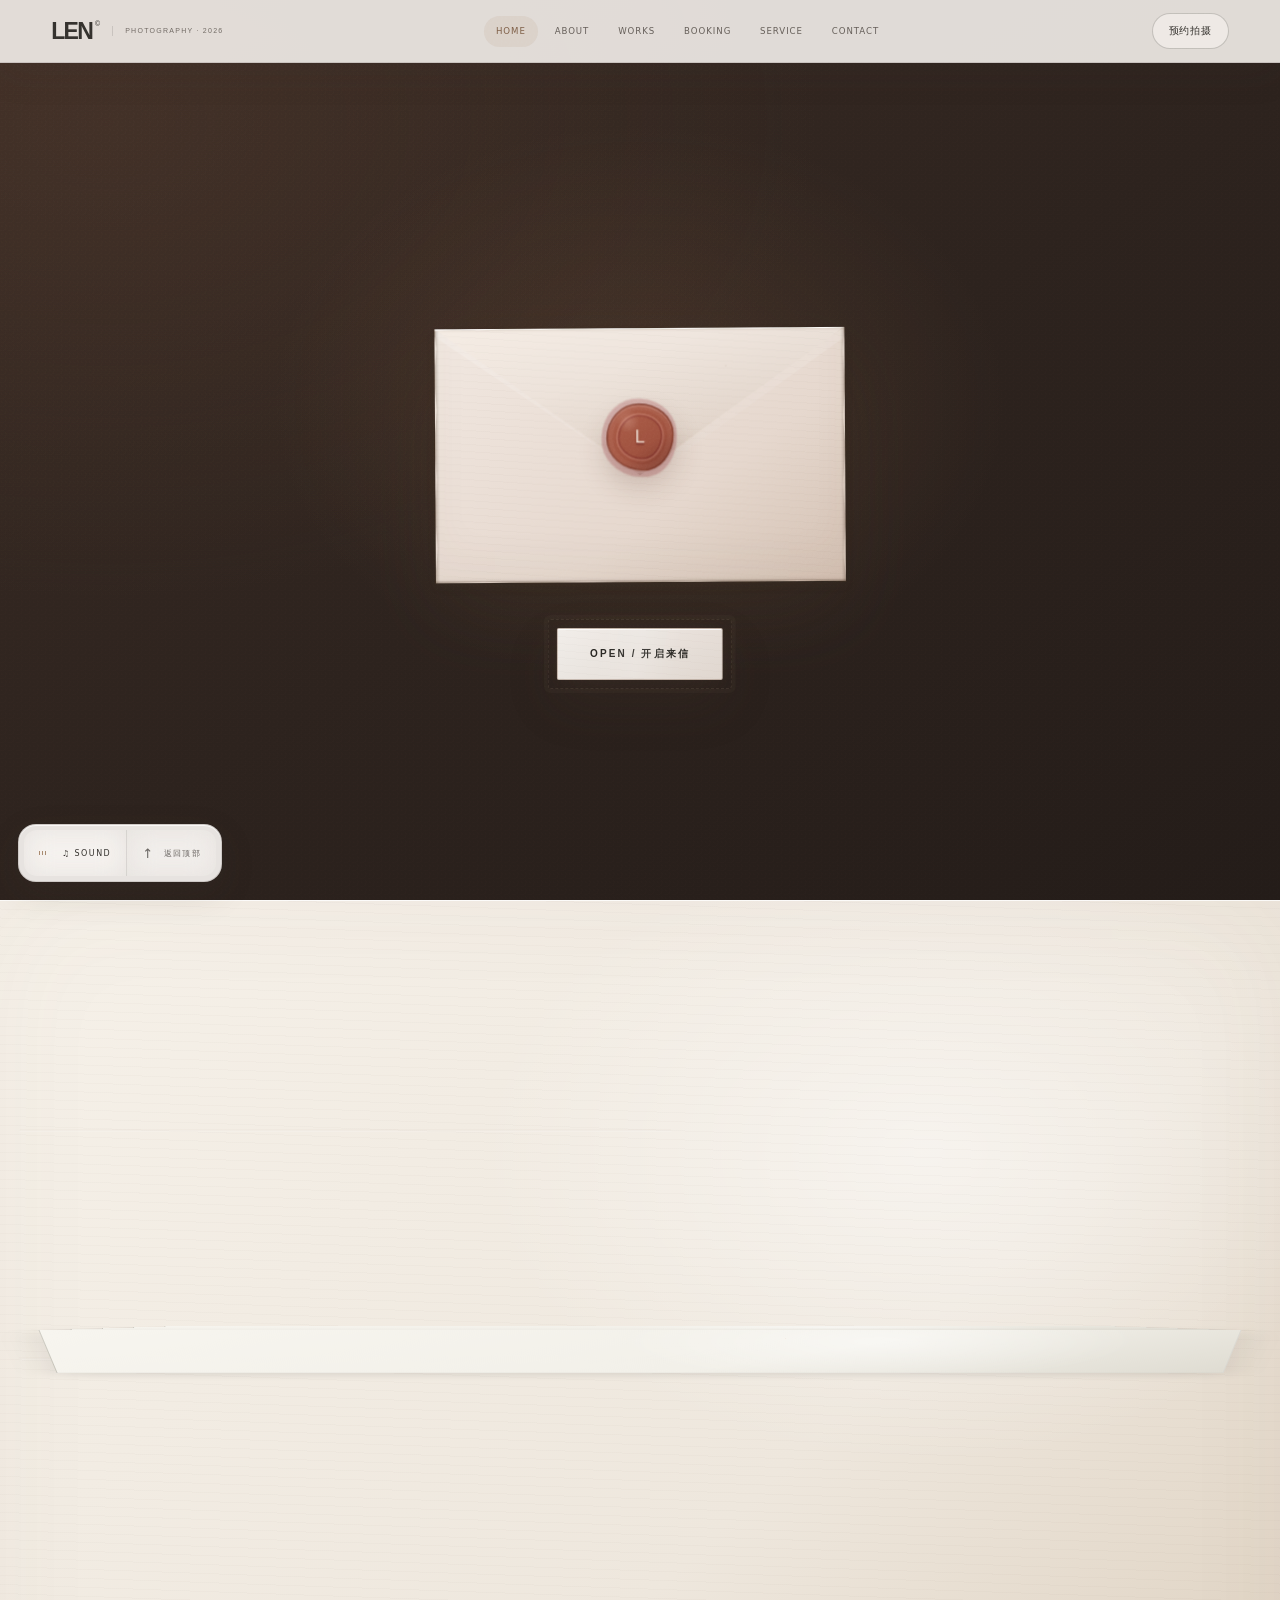
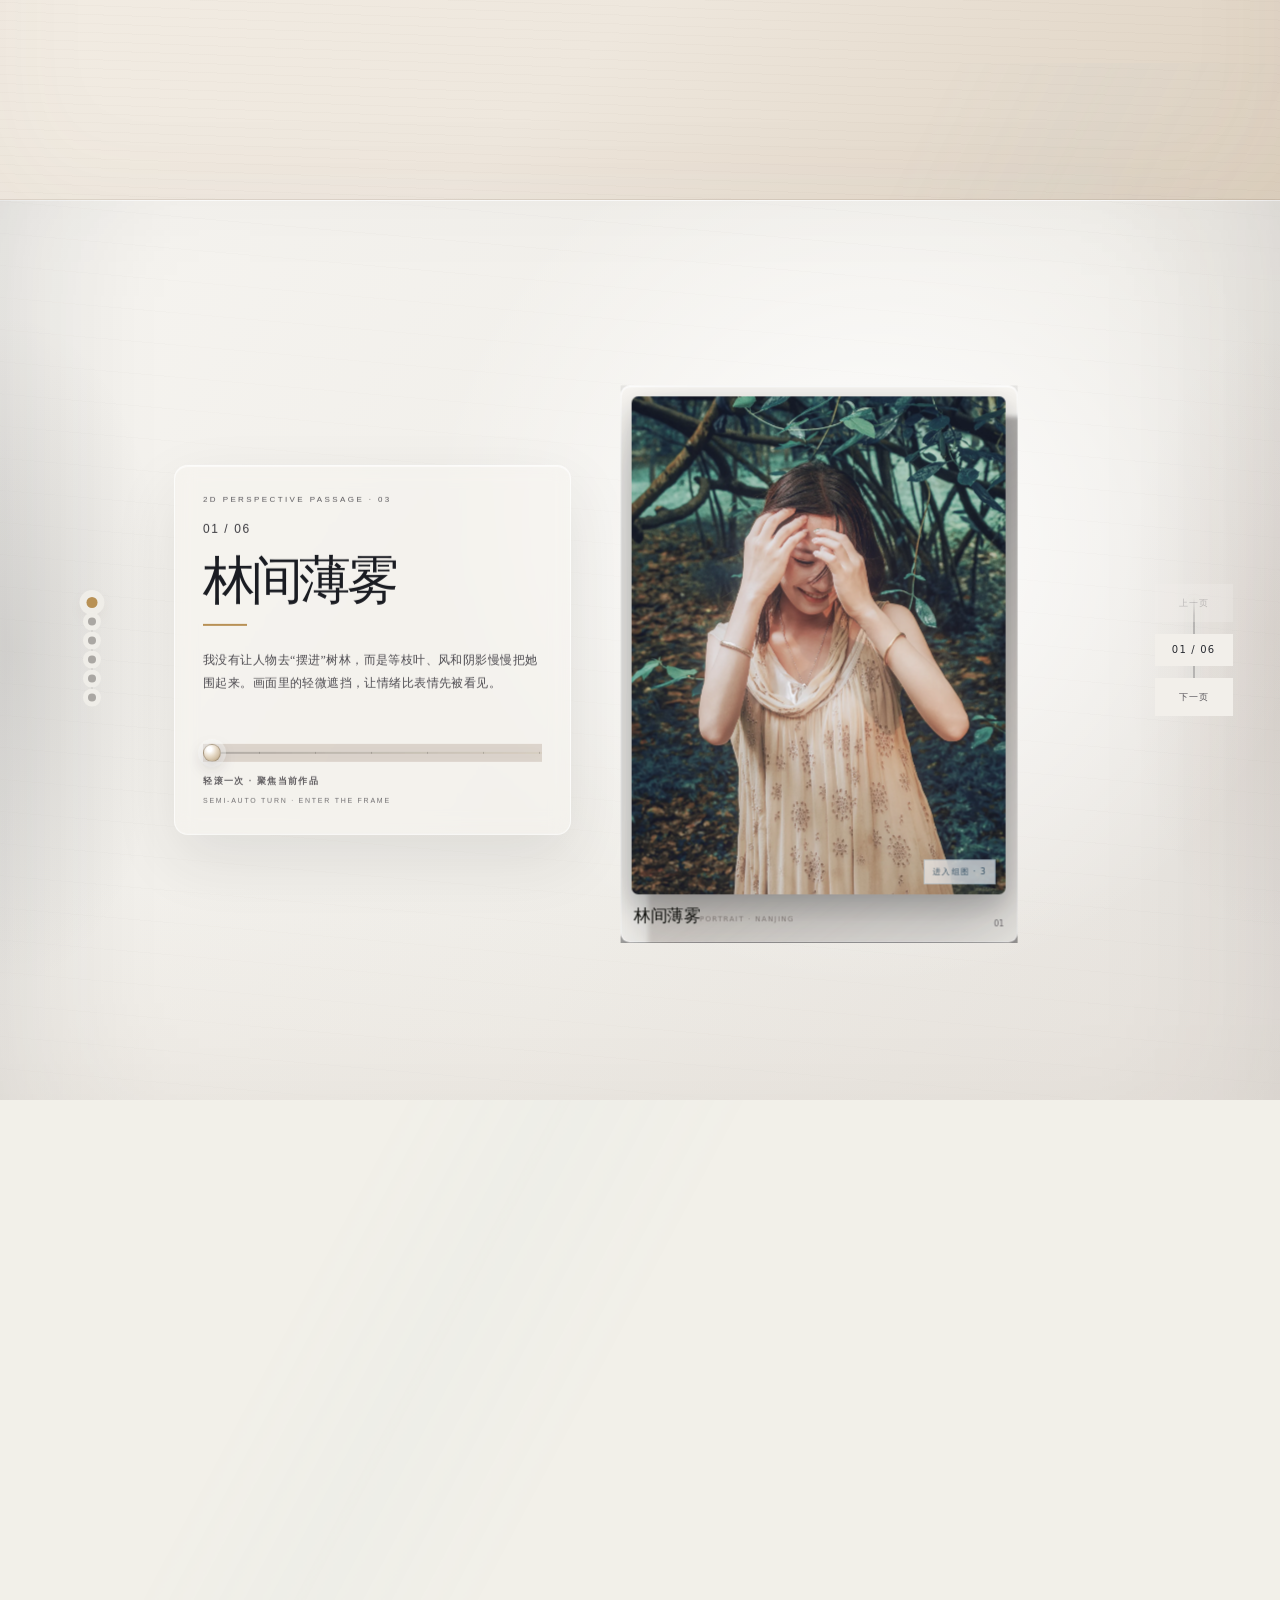
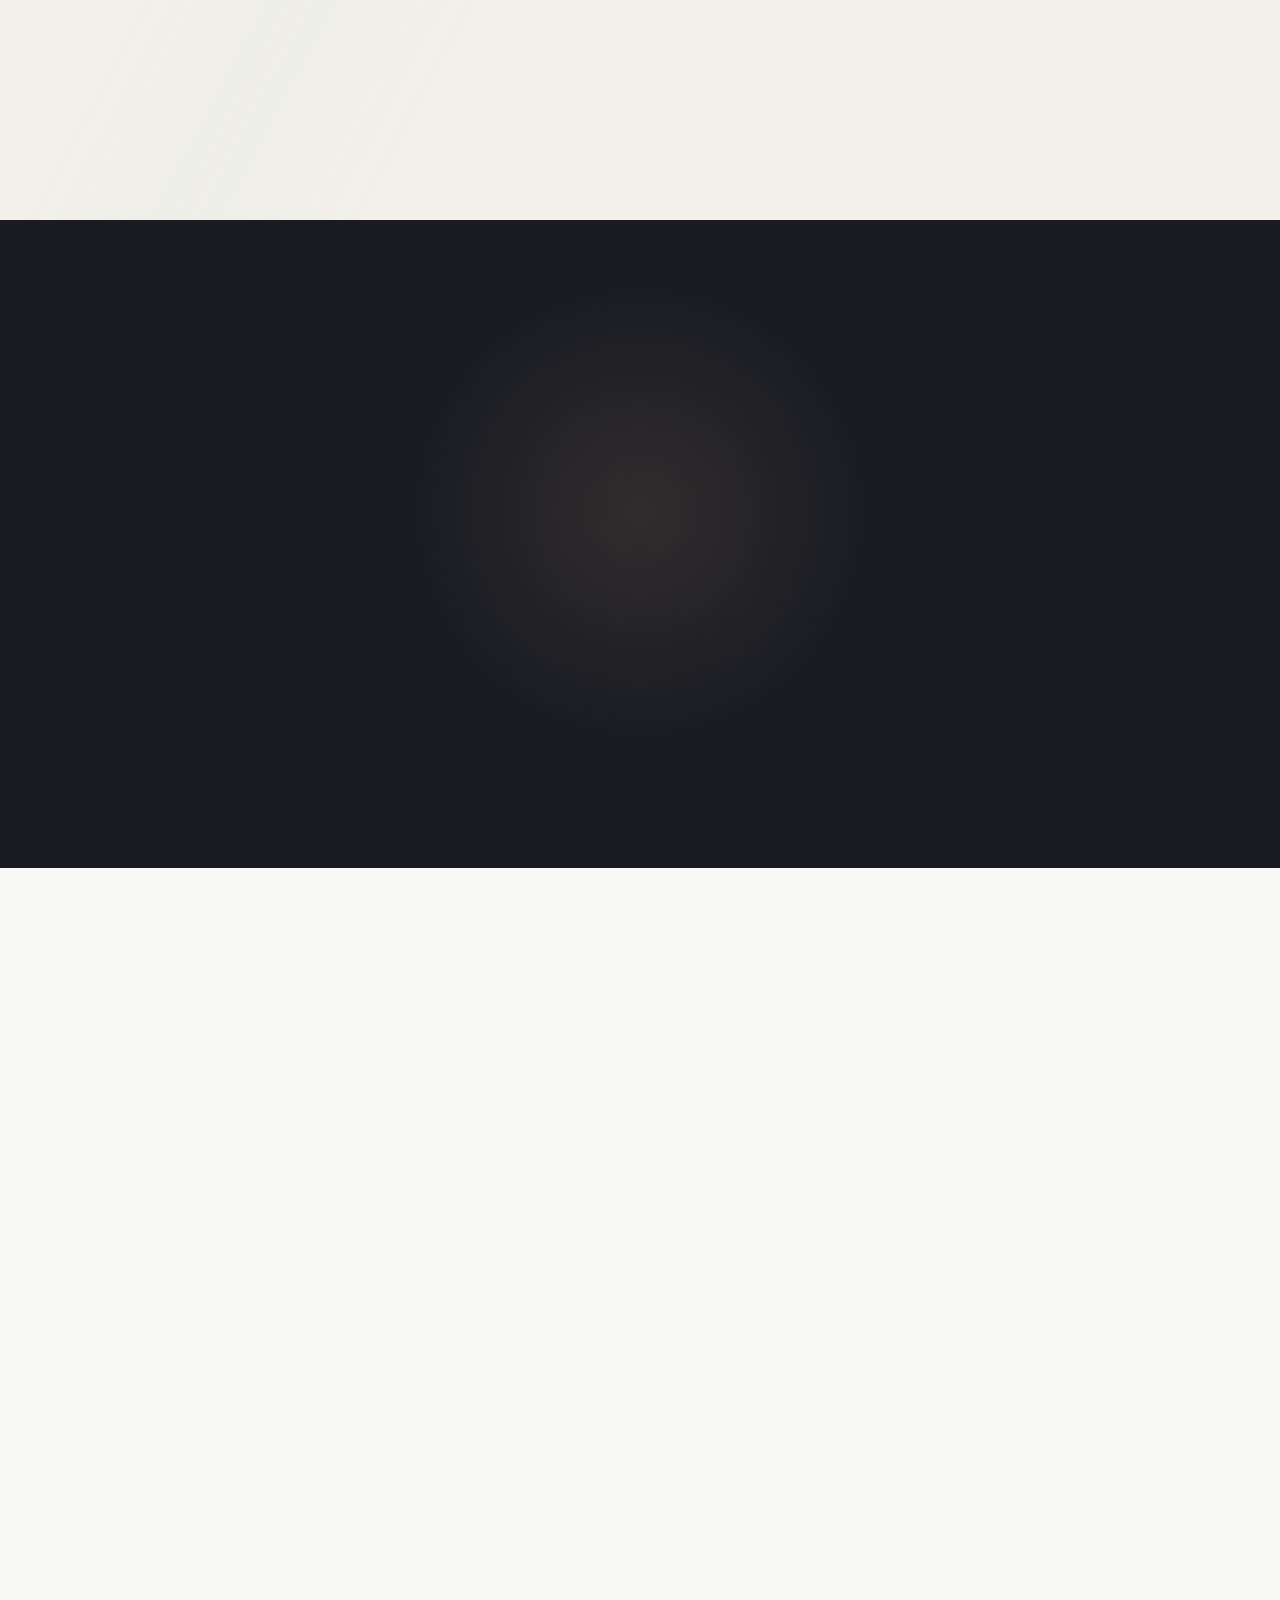
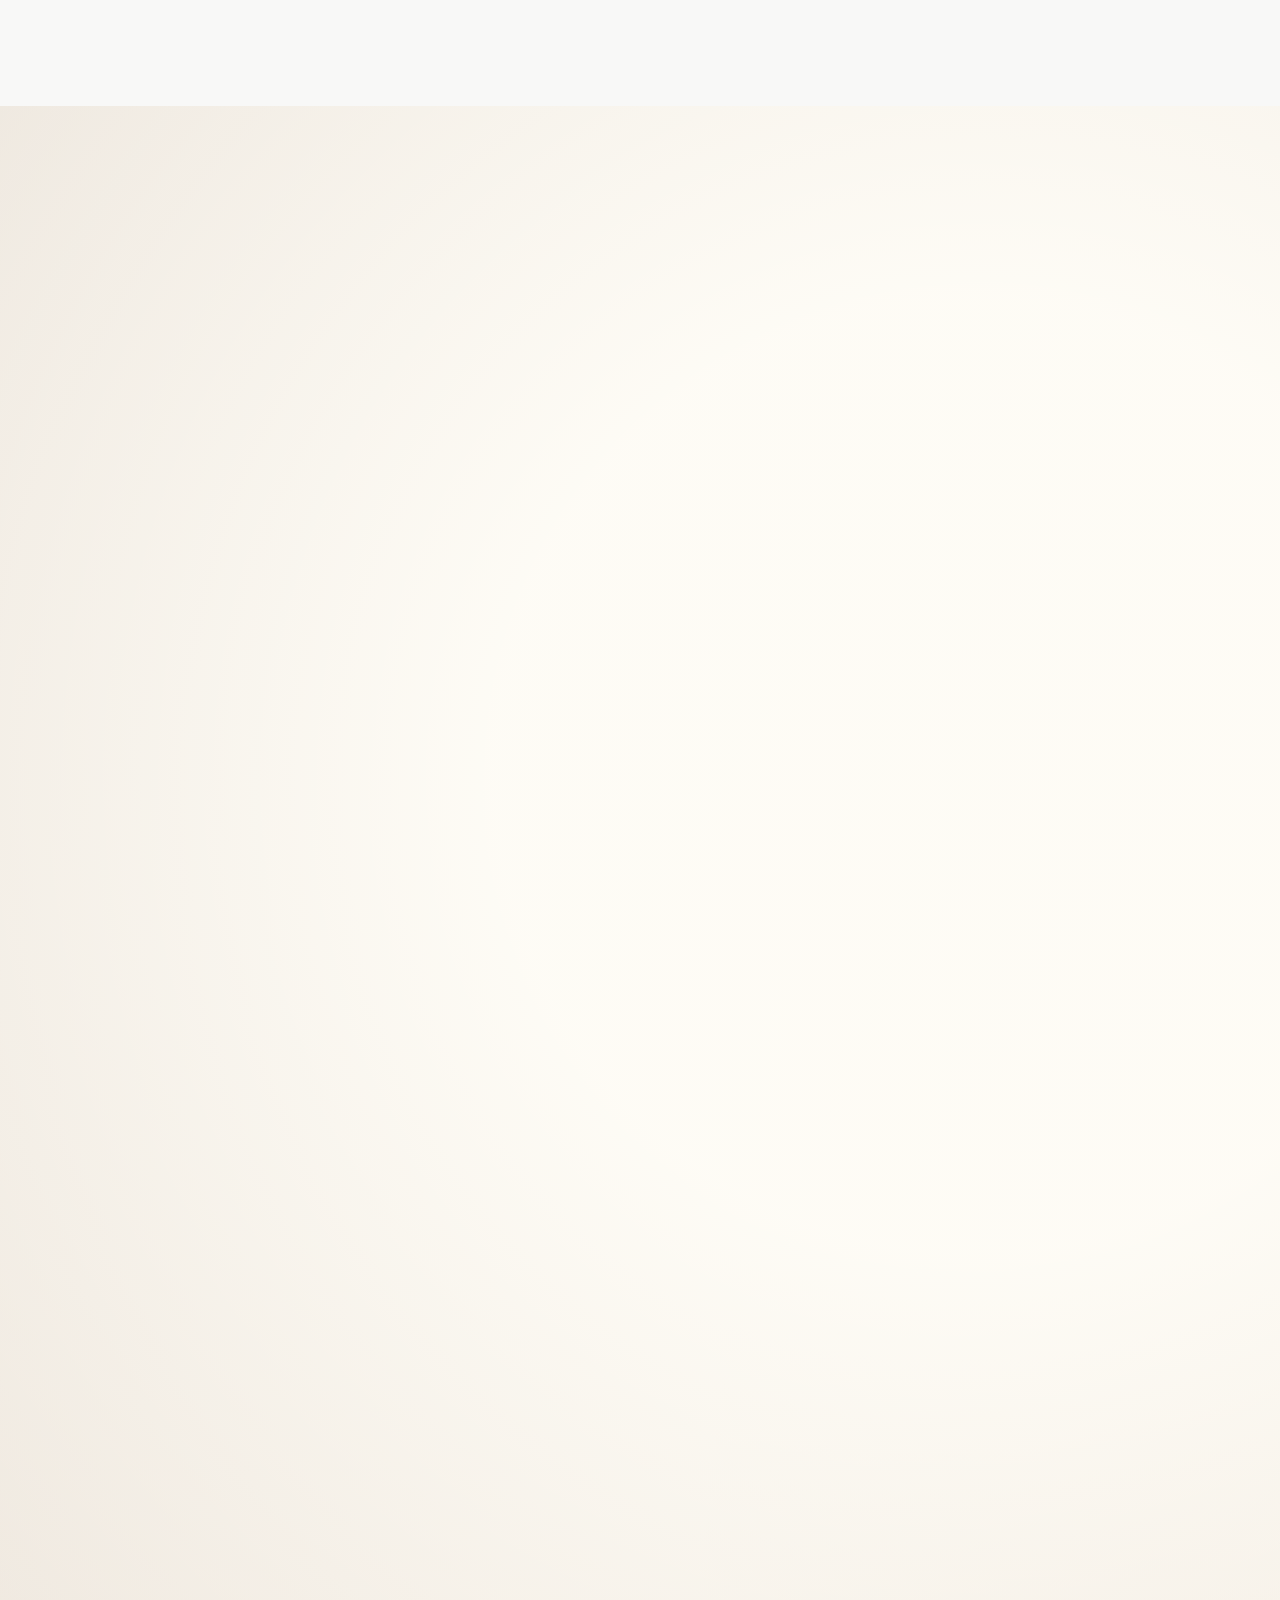
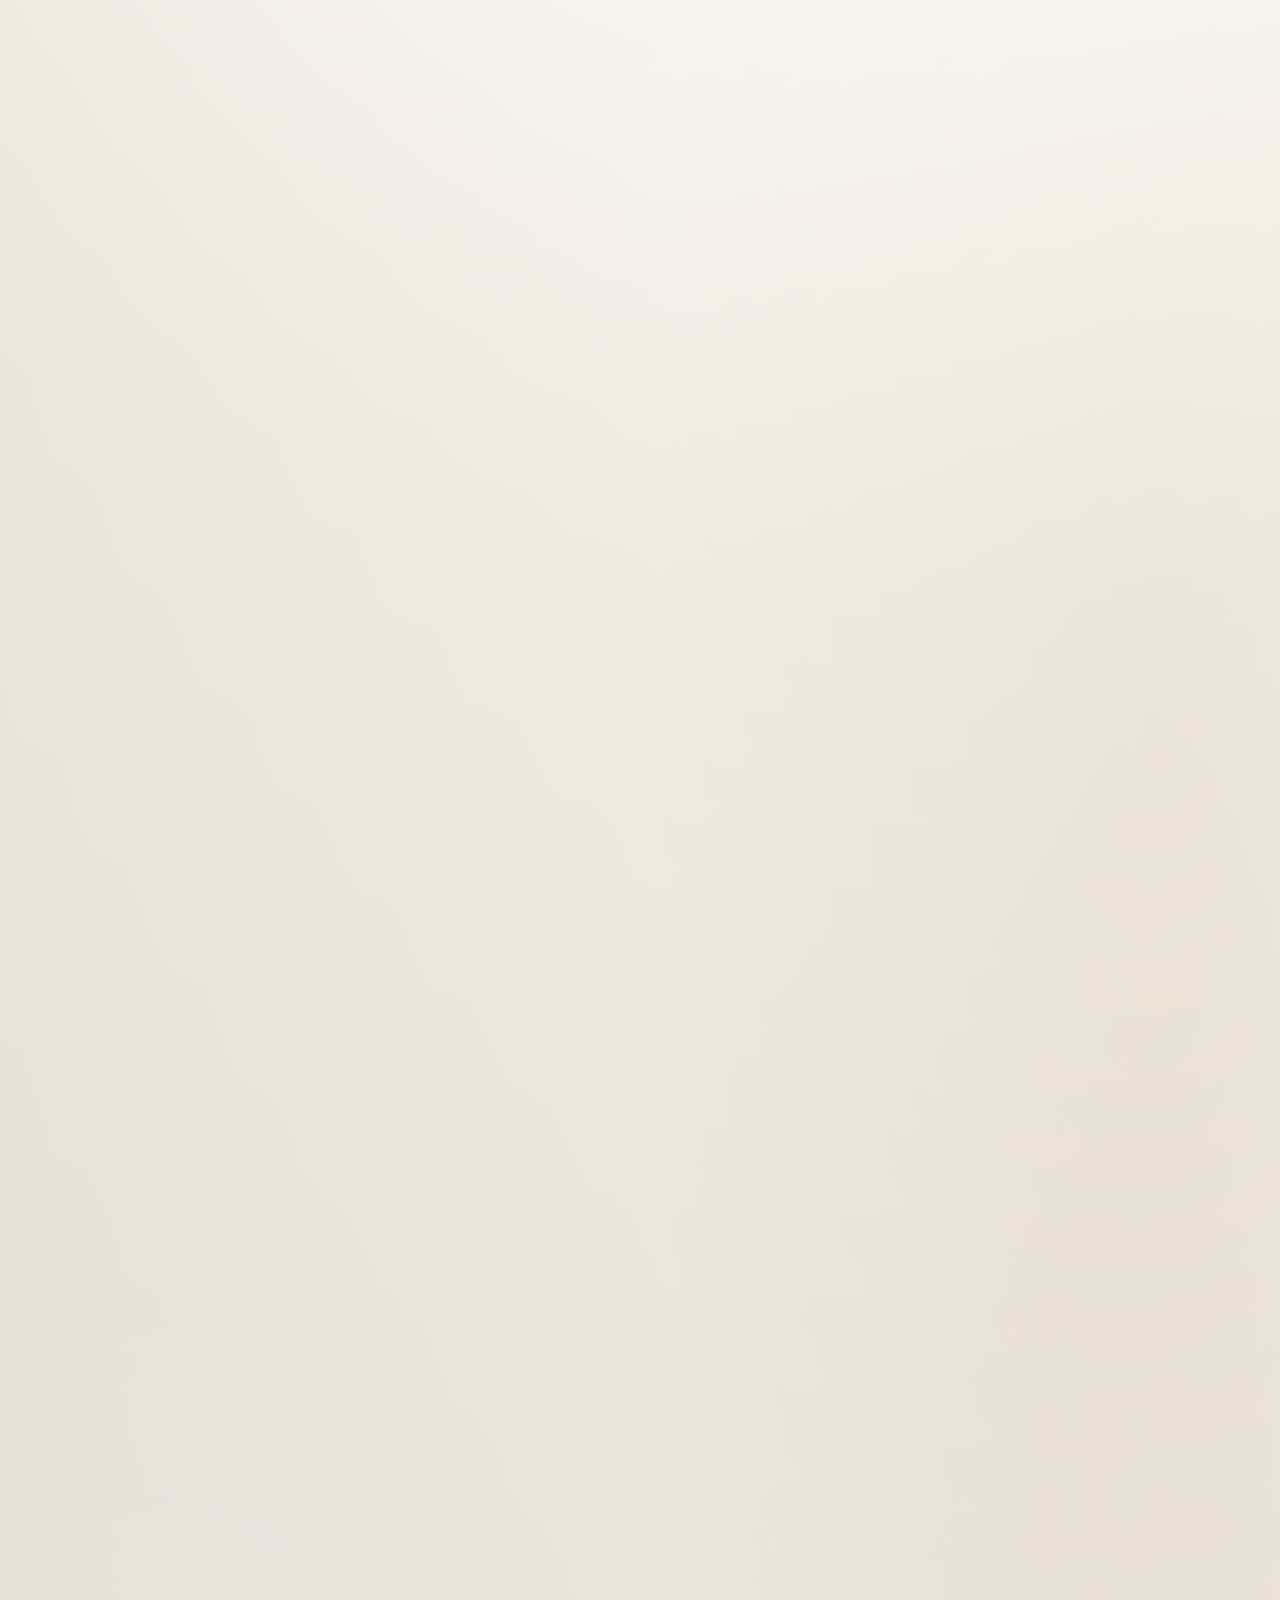
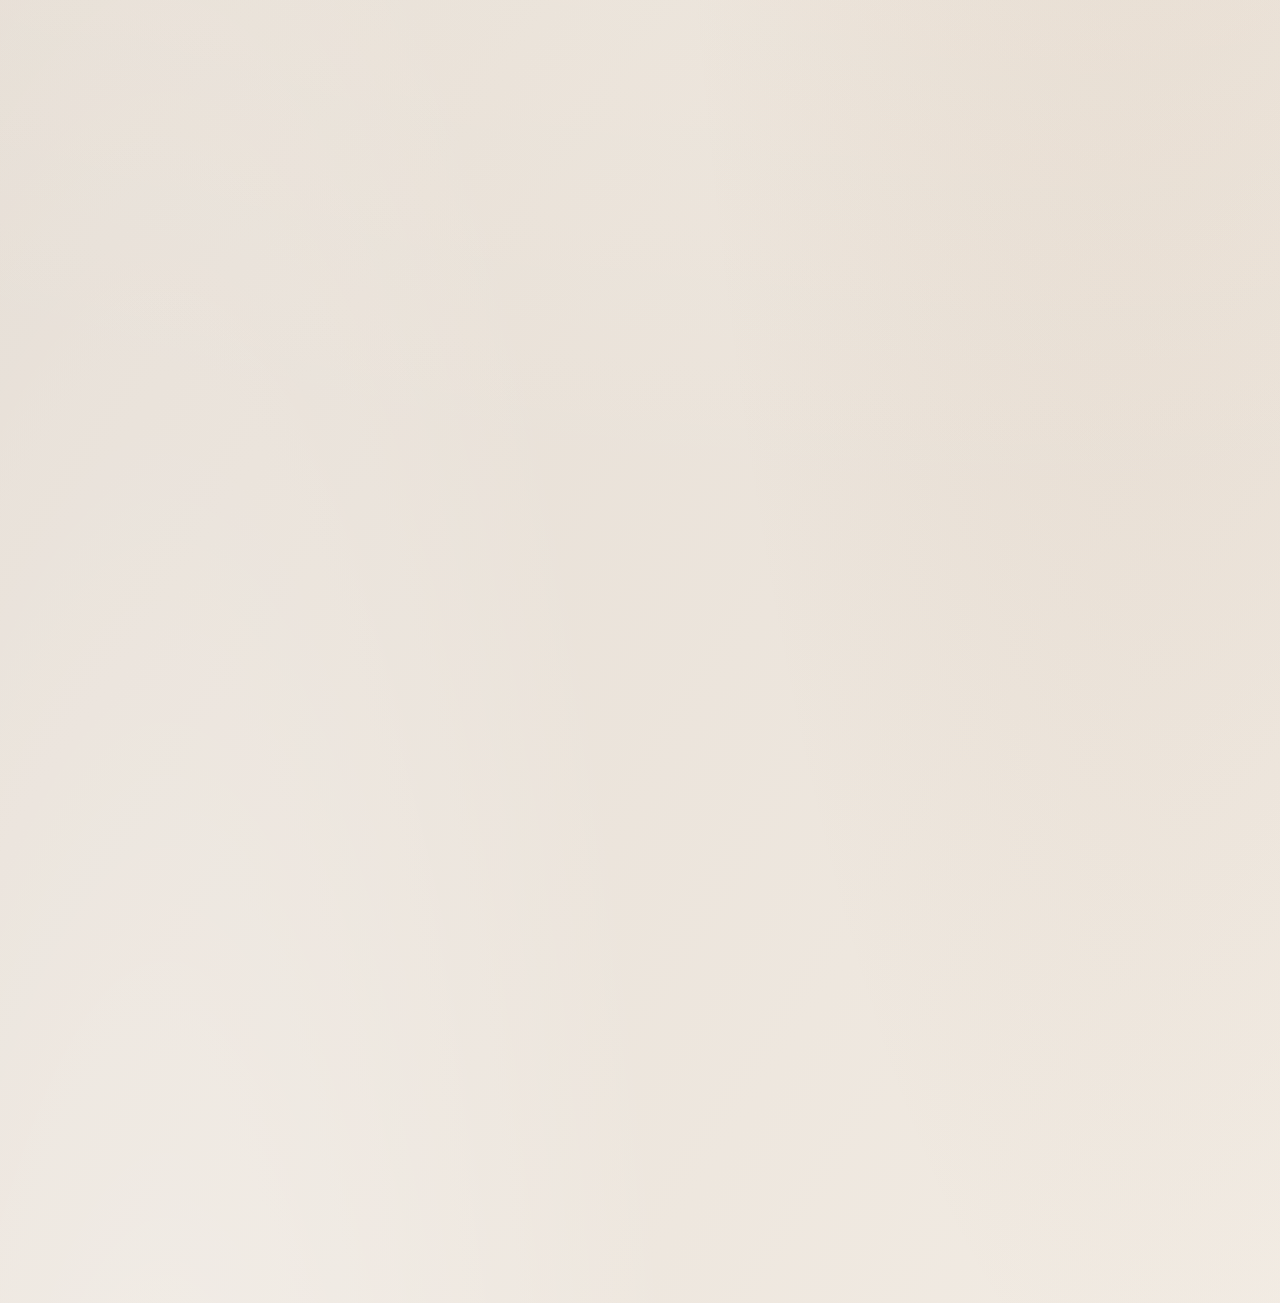
==== commit c7b997c6: "Add files via upload" ====
--- a/index.html
+++ b/index.html
@@ -3980,6 +3980,7 @@
   <link rel="stylesheet" href="assets/v51-disclosure-motion.css">
   <link rel="stylesheet" href="assets/v52-local-editor-controls.css">
   <link rel="stylesheet" href="assets/v53-mobile-parity.css">
+  <link rel="stylesheet" href="assets/v54-mobile-fluid.css">
 </head>
 <body>
   <!-- v36 opening: egg-white geometric collision with restrained brown/charcoal accents. -->
@@ -4273,7 +4274,7 @@
       </div>
       <div class="about__visual" data-reveal="" style="--reveal-delay: 0ms;">
         <div class="about__portrait" data-portrait-card="">
-          <img data-about-photo="" alt="摄影师阿兰手持相机" src="assets/about.webp" decoding="async" loading="lazy" fetchpriority="low" width="2048" height="1152" draggable="false">
+          <img data-about-photo="" data-desktop-src="assets/about.webp" data-mobile-src="assets/about-mobile-hq.webp" alt="摄影师阿兰手持相机" src="assets/about.webp" decoding="async" loading="lazy" fetchpriority="low" width="2048" height="1152" draggable="false">
         <img alt="" src="assets/about.webp" decoding="async" fetchpriority="low" width="2048" height="1152" draggable="false" class="about__portrait-mono" aria-hidden="true"></div>
         <span class="about__index">ABOUT · 01</span>
       </div>
@@ -6787,6 +6788,7 @@
   <script src="assets/v45-support.js"></script>
   <script src="assets/v51-disclosure-motion.js"></script>
   <script src="assets/v53-mobile-runtime.js"></script>
+  <script src="assets/v54-mobile-fluid.js"></script>
 
 
 
--- a/assets/v54-mobile-fluid.css
+++ b/assets/v54-mobile-fluid.css
@@ -0,0 +1,269 @@
+/* LEN v54 — mobile fluid curves, safe sizing and portrait clarity. */
+
+@media (max-width: 900px) {
+  :root {
+    --v54-gutter: clamp(18px, 5.5vw, 28px);
+    --v54-work-width: min(86vw, 520px);
+    --v54-curve: #9c7254;
+    --v54-curve-soft: rgba(156, 114, 84, .36);
+    --v54-ease: cubic-bezier(.16, 1, .3, 1);
+  }
+
+  *,
+  *::before,
+  *::after {
+    box-sizing: border-box;
+  }
+
+  html,
+  body {
+    width: 100%;
+    max-width: 100%;
+    min-width: 0;
+    overflow-x: clip;
+  }
+
+  body {
+    min-height: 100svh;
+    min-height: 100dvh;
+  }
+
+  main,
+  main > section,
+  .section,
+  .site-footer,
+  .site-header,
+  .mobile-nav,
+  .about__visual,
+  .about__copy,
+  .contact__lead,
+  .contact-grid,
+  .contact-copy-picker,
+  #service-intro .service-intro__header,
+  #service-intro .service-plan,
+  #service-intro .service-basics,
+  #service-intro .service-disclosures {
+    min-width: 0;
+    max-width: 100%;
+  }
+
+  img,
+  picture,
+  video,
+  canvas,
+  svg {
+    max-inline-size: 100%;
+  }
+
+  .section {
+    padding-inline: var(--v54-gutter) !important;
+  }
+
+  /* The horizontal gallery uses mathematically equal side insets, so each work locks to center. */
+  #works .works-grid {
+    --v54-work-inset: calc((100% - var(--v54-work-width)) / 2);
+    padding-inline: var(--v54-work-inset) !important;
+    scroll-padding-inline: var(--v54-work-inset) !important;
+    justify-content: flex-start !important;
+  }
+
+  #works .work-card,
+  #works .work-card[data-depth-state],
+  #works .work-card[data-depth-current] {
+    flex: 0 0 var(--v54-work-width) !important;
+    width: var(--v54-work-width) !important;
+    margin-inline: 0 !important;
+    scroll-snap-align: center !important;
+  }
+
+  /* A portrait-specific source and true 3:4 frame avoid enlarging the old wide, compressed asset. */
+  #about .about__visual {
+    width: min(100%, 460px) !important;
+    margin-inline: auto !important;
+  }
+
+  #about .about__portrait {
+    width: 100% !important;
+    max-height: min(72svh, 660px) !important;
+    aspect-ratio: 3 / 4 !important;
+    background: #d6d0ca !important;
+    box-shadow: 0 24px 54px rgba(38, 30, 24, .15) !important;
+  }
+
+  #about .about__portrait > img[data-about-photo] {
+    position: absolute !important;
+    inset: 0 !important;
+    display: block !important;
+    width: 100% !important;
+    height: 100% !important;
+    max-width: none !important;
+    max-height: none !important;
+    object-fit: cover !important;
+    object-position: 50% 50% !important;
+    filter: none !important;
+    transform: none !important;
+  }
+
+  #about .about__portrait-mono {
+    display: none !important;
+  }
+
+  /* Contact copy remains editorial while fitting 320px through large phones. */
+  #contact .contact__lead {
+    width: 100% !important;
+  }
+
+  #contact .contact-title {
+    display: block !important;
+    width: 100% !important;
+    max-width: 11.5em !important;
+    margin-inline: 0 !important;
+    color: var(--v53-ink, #24211f) !important;
+    font-size: clamp(29px, 8.9vw, 47px) !important;
+    line-height: 1.12 !important;
+    letter-spacing: -.055em !important;
+    overflow-wrap: anywhere;
+    text-wrap: balance;
+    transform: none !important;
+  }
+
+  #contact .contact-title__line {
+    display: block !important;
+    max-width: 100%;
+  }
+
+  #contact .contact-title__line--accent {
+    padding-left: 0 !important;
+  }
+
+  #contact .contact-title__accent {
+    white-space: normal !important;
+  }
+
+  #contact .contact__lead > p:last-child {
+    max-width: 34em !important;
+    font-size: clamp(14px, 3.85vw, 18px) !important;
+    line-height: 1.76 !important;
+  }
+
+  /* Replace the heavy brown ink wash with one GPU-cheap, touch-triggered Bézier stroke. */
+  #service-intro .ink-ripple,
+  #service-intro .plan-render-field {
+    display: none !important;
+  }
+
+  #service-intro .plan-float-target,
+  #service-intro .plan-float-target.is-plan-float-tap {
+    transform: none !important;
+    text-shadow: none !important;
+  }
+
+  #service-intro .service-intro__header,
+  #service-intro .service-journey article,
+  #service-intro .service-plan,
+  #service-intro .service-extra,
+  #service-intro .service-rules,
+  #service-intro .makeup-showcase,
+  #service-intro .service-basics,
+  #service-intro .service-disclosures {
+    position: relative !important;
+    isolation: isolate;
+    overflow: hidden !important;
+  }
+
+  #service-intro .service-plan,
+  #service-intro .service-plan.is-v19-gold {
+    transition:
+      border-color .58s var(--v54-ease),
+      background .58s var(--v54-ease),
+      box-shadow .58s var(--v54-ease) !important;
+  }
+
+  #service-intro .service-plan.is-v19-gold {
+    border-color: rgba(137, 96, 67, .27) !important;
+    background:
+      radial-gradient(ellipse at 83% 14%, rgba(150, 102, 73, .10), transparent 35%),
+      linear-gradient(135deg, rgba(255,255,255,.88), rgba(238,224,212,.80)) !important;
+    box-shadow: 0 22px 48px rgba(75, 55, 41, .12) !important;
+  }
+
+  #service-intro .v54-plan-curve {
+    position: absolute !important;
+    inset: 0 !important;
+    z-index: 1 !important;
+    display: block !important;
+    width: 100% !important;
+    height: 100% !important;
+    overflow: visible;
+    pointer-events: none !important;
+  }
+
+  #service-intro .v54-plan-curve path {
+    fill: none;
+    stroke: var(--v54-curve);
+    stroke-width: .82;
+    stroke-linecap: round;
+    stroke-linejoin: round;
+    stroke-dasharray: 1;
+    stroke-dashoffset: 1;
+    opacity: 0;
+    vector-effect: non-scaling-stroke;
+  }
+
+  #service-intro .v54-plan-curve path + path {
+    stroke: var(--v54-curve-soft);
+    stroke-width: .34;
+  }
+
+  #service-intro .v54-plan-curve circle {
+    fill: #9c7254;
+    opacity: 0;
+    transform-box: fill-box;
+    transform-origin: center;
+  }
+
+  #service-intro .v54-plan-curve.is-playing path {
+    animation: v54-curve-trace 1120ms var(--v54-ease) both;
+  }
+
+  #service-intro .v54-plan-curve.is-playing path + path {
+    animation-delay: 66ms;
+  }
+
+  #service-intro .v54-plan-curve.is-playing circle {
+    animation: v54-curve-origin 760ms var(--v54-ease) both;
+  }
+
+  @keyframes v54-curve-trace {
+    0% { stroke-dashoffset: 1; opacity: 0; }
+    12% { opacity: .76; }
+    64% { stroke-dashoffset: .04; opacity: .42; }
+    100% { stroke-dashoffset: -.12; opacity: 0; }
+  }
+
+  @keyframes v54-curve-origin {
+    0% { opacity: 0; transform: scale(.55); }
+    18% { opacity: .62; transform: scale(1); }
+    100% { opacity: 0; transform: scale(1.85); }
+  }
+}
+
+@media (max-width: 380px) {
+  :root { --v54-work-width: 88vw; }
+
+  #contact .contact-title {
+    max-width: 10.7em !important;
+    font-size: clamp(28px, 8.75vw, 34px) !important;
+  }
+
+  #service-intro .service-plan__facts {
+    gap: 5px !important;
+  }
+}
+
+@media (prefers-reduced-motion: reduce) {
+  #service-intro .v54-plan-curve,
+  #service-intro .v54-plan-curve * {
+    animation-duration: 1ms !important;
+  }
+}
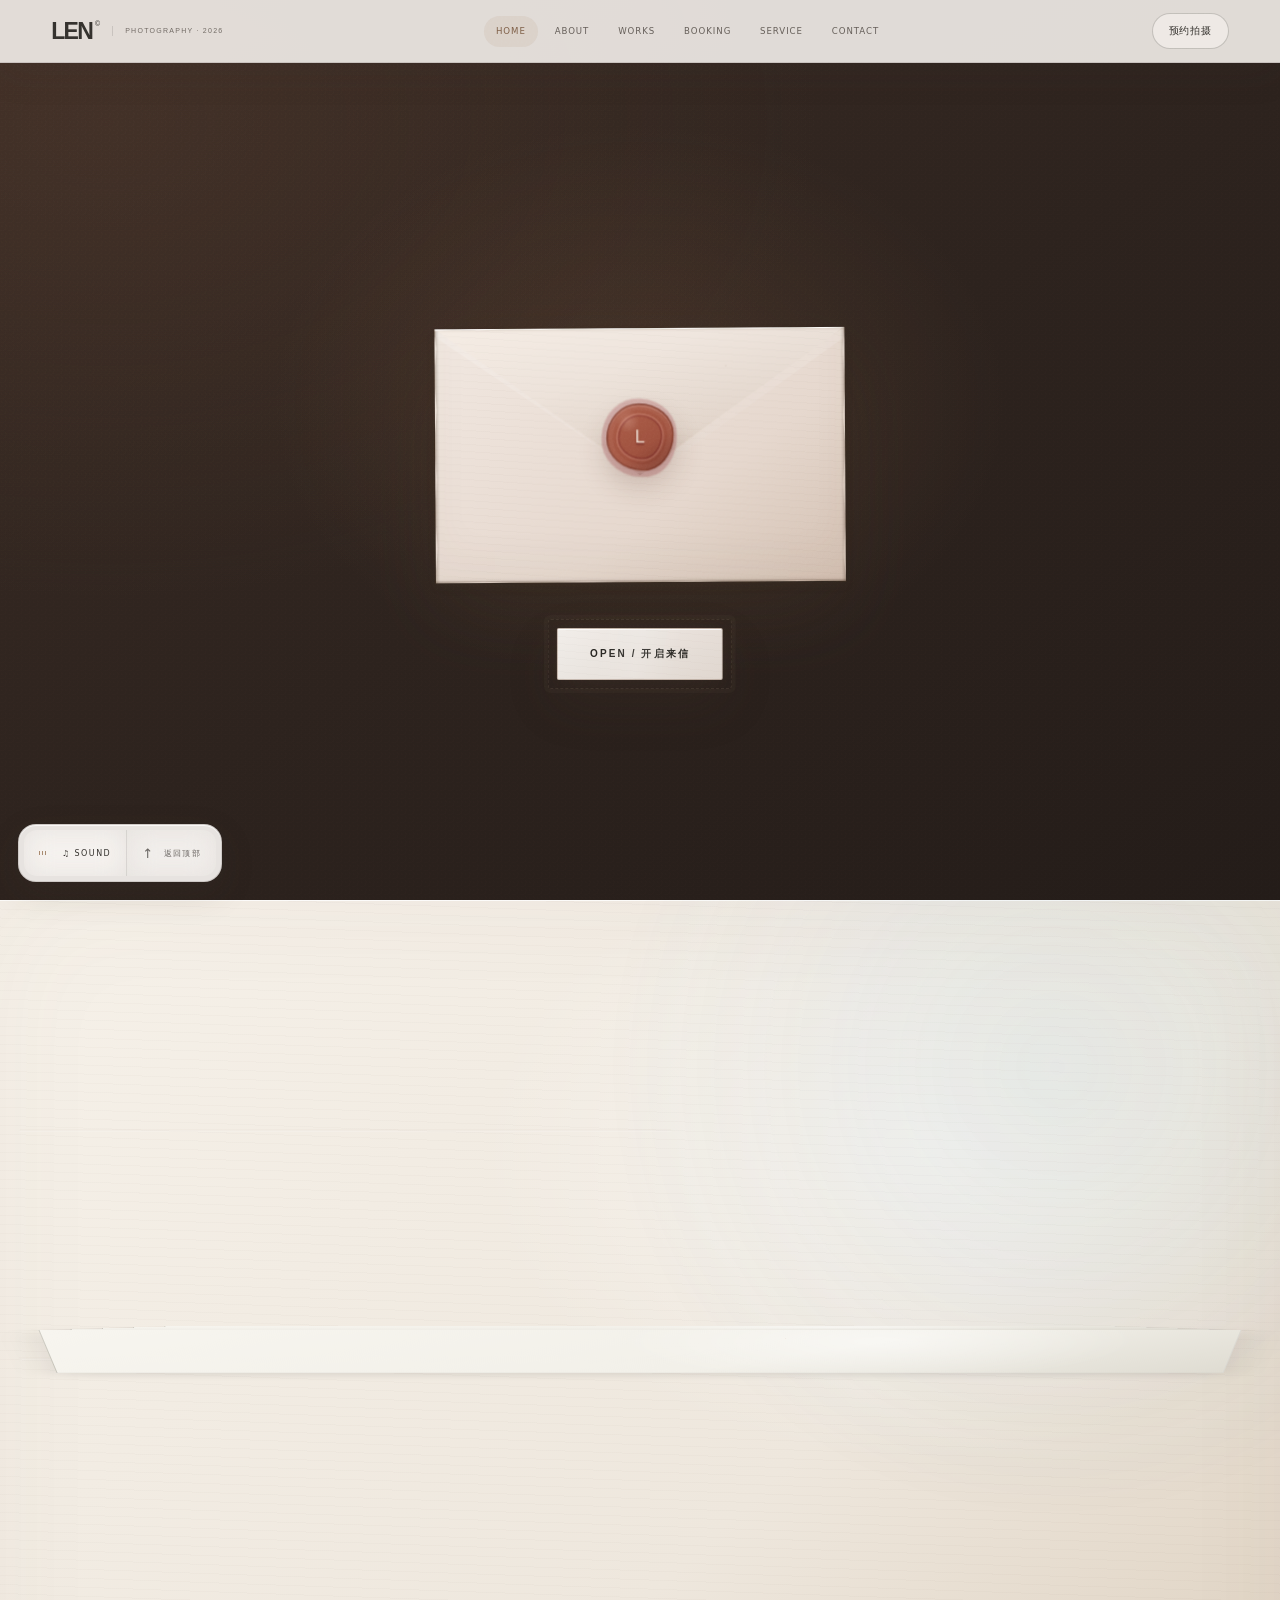
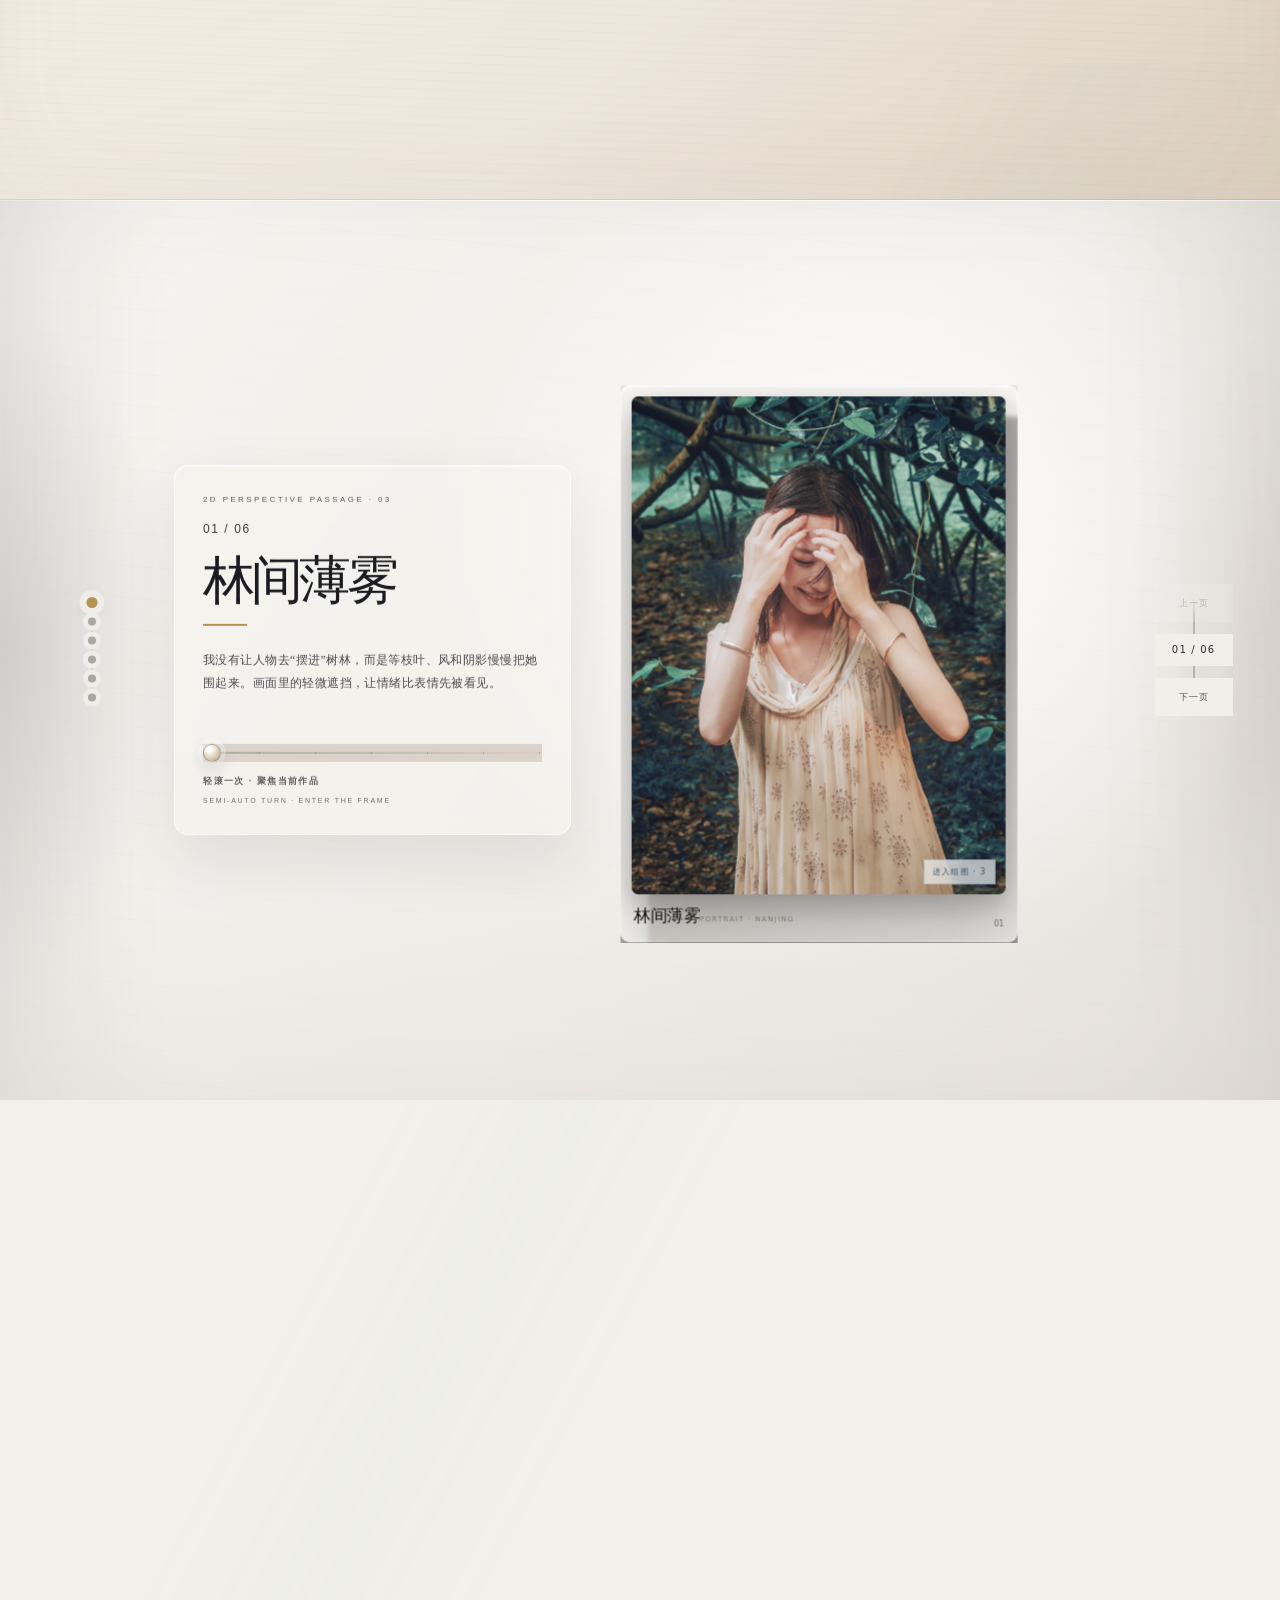
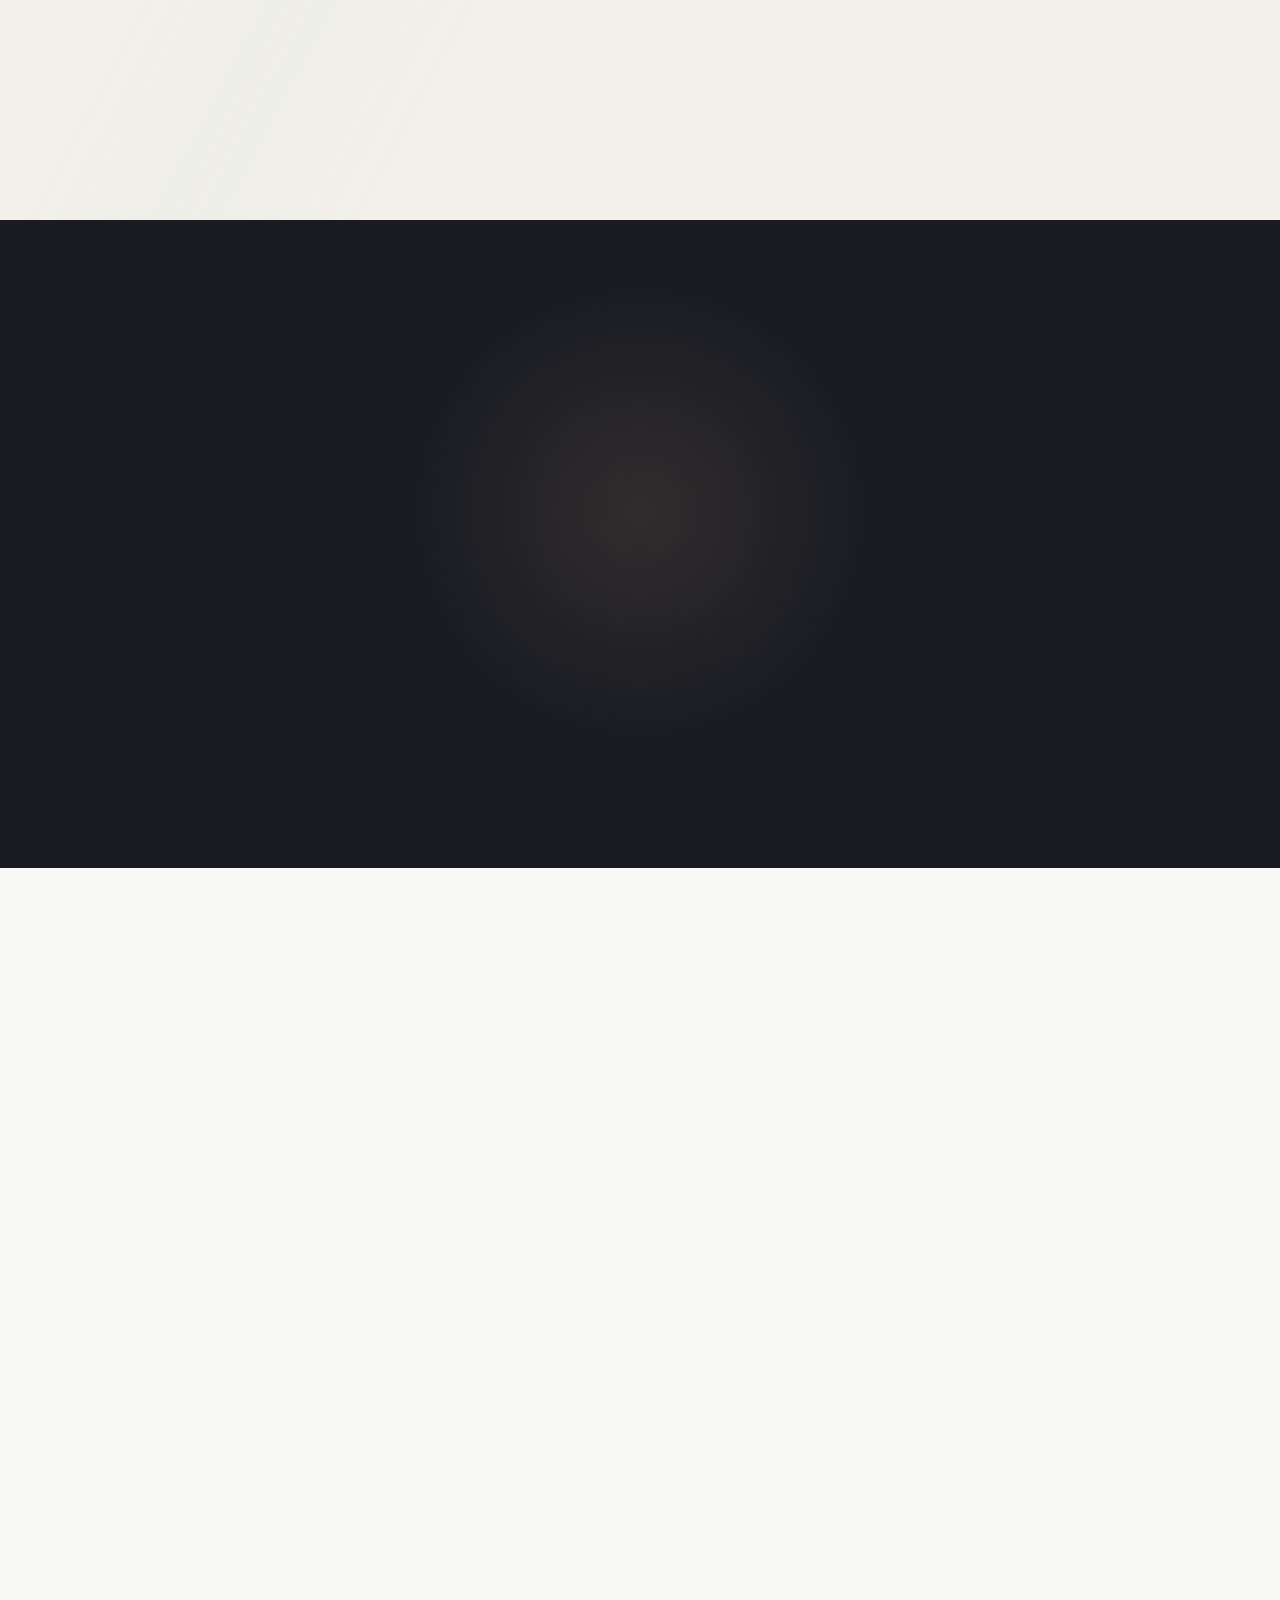
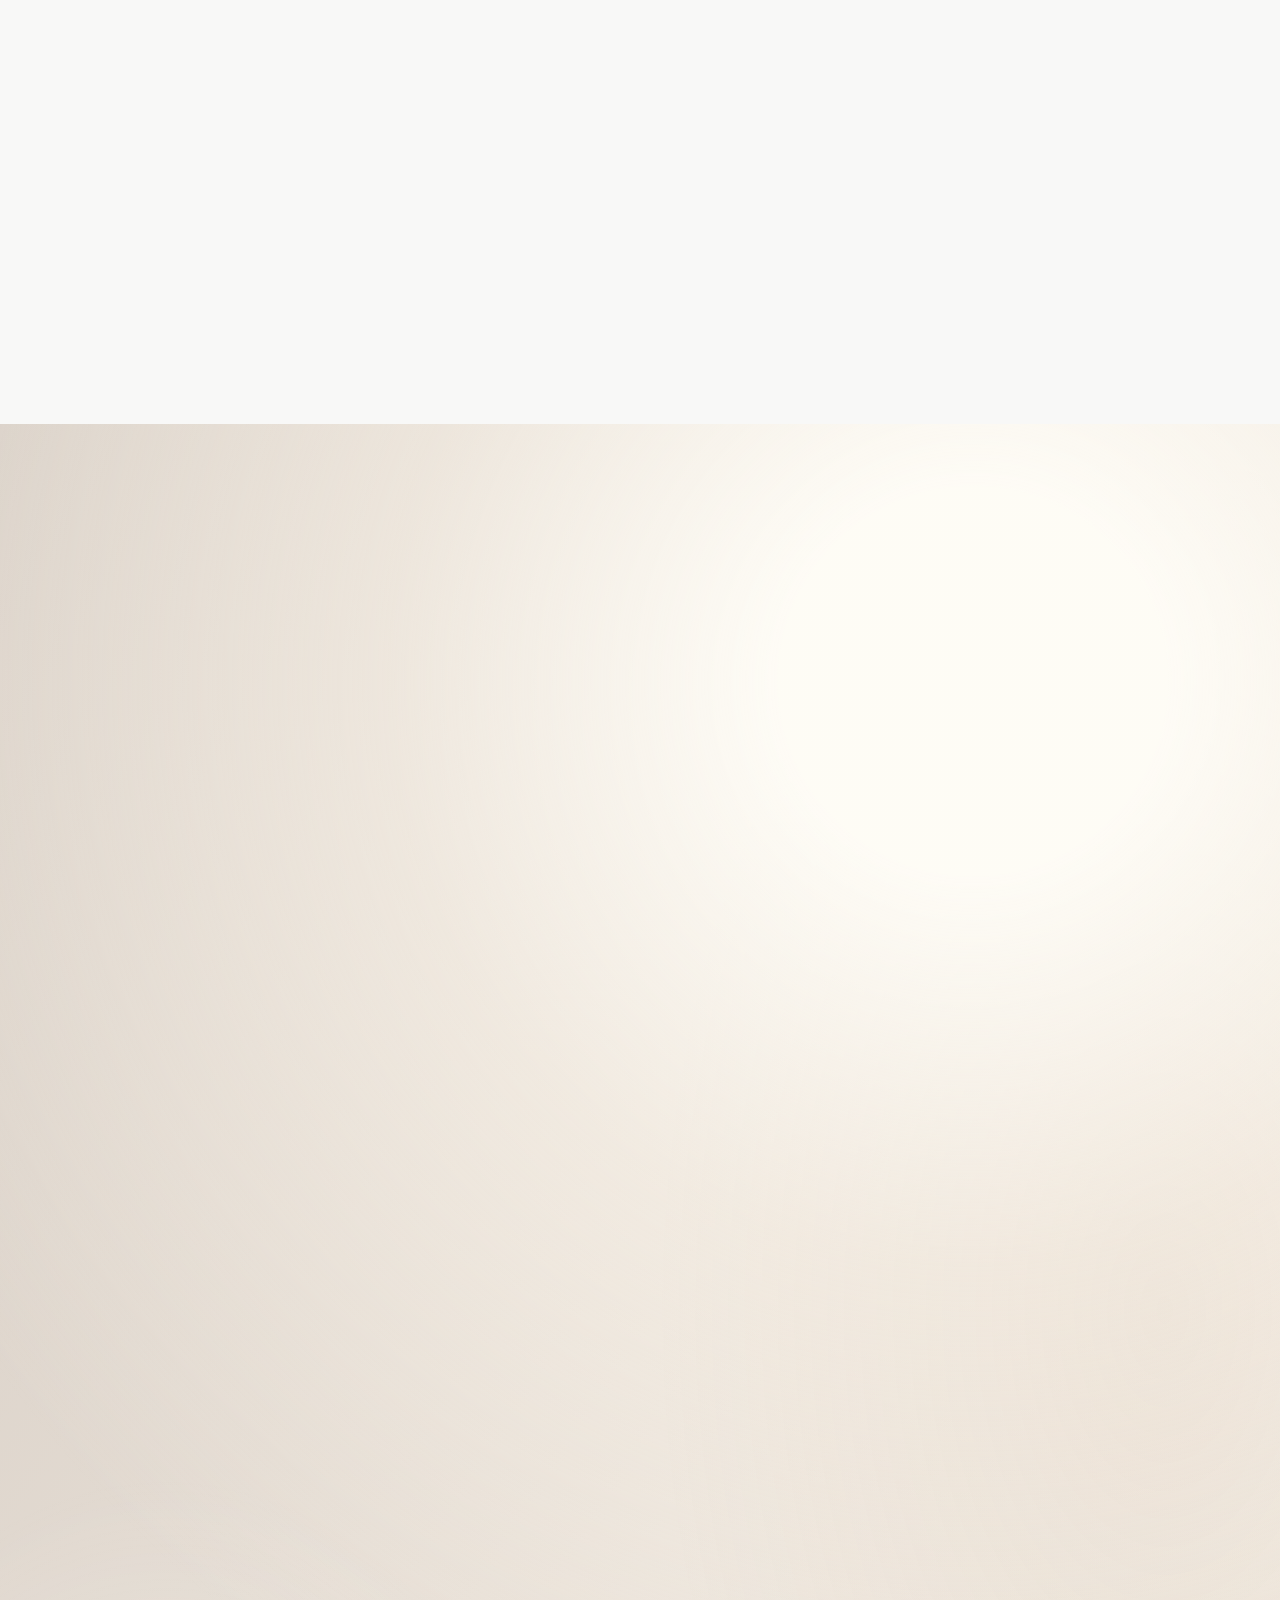
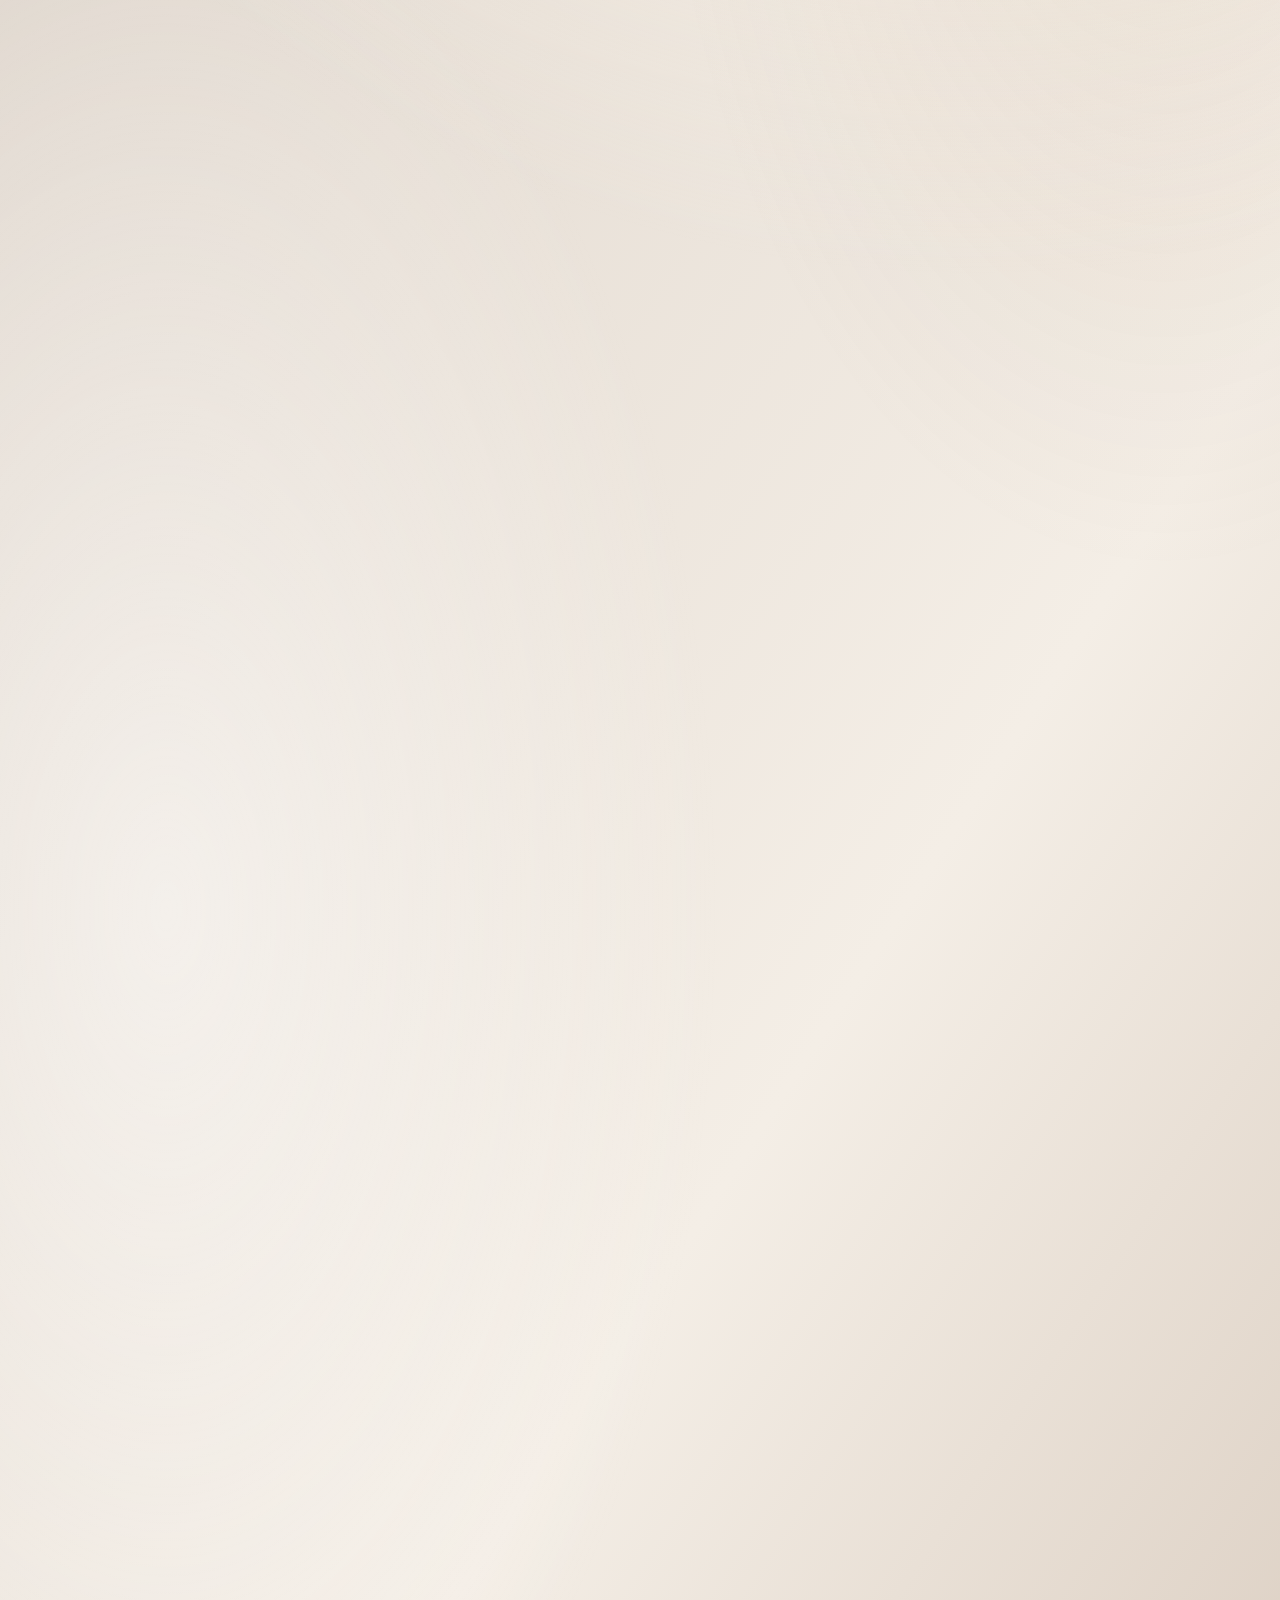
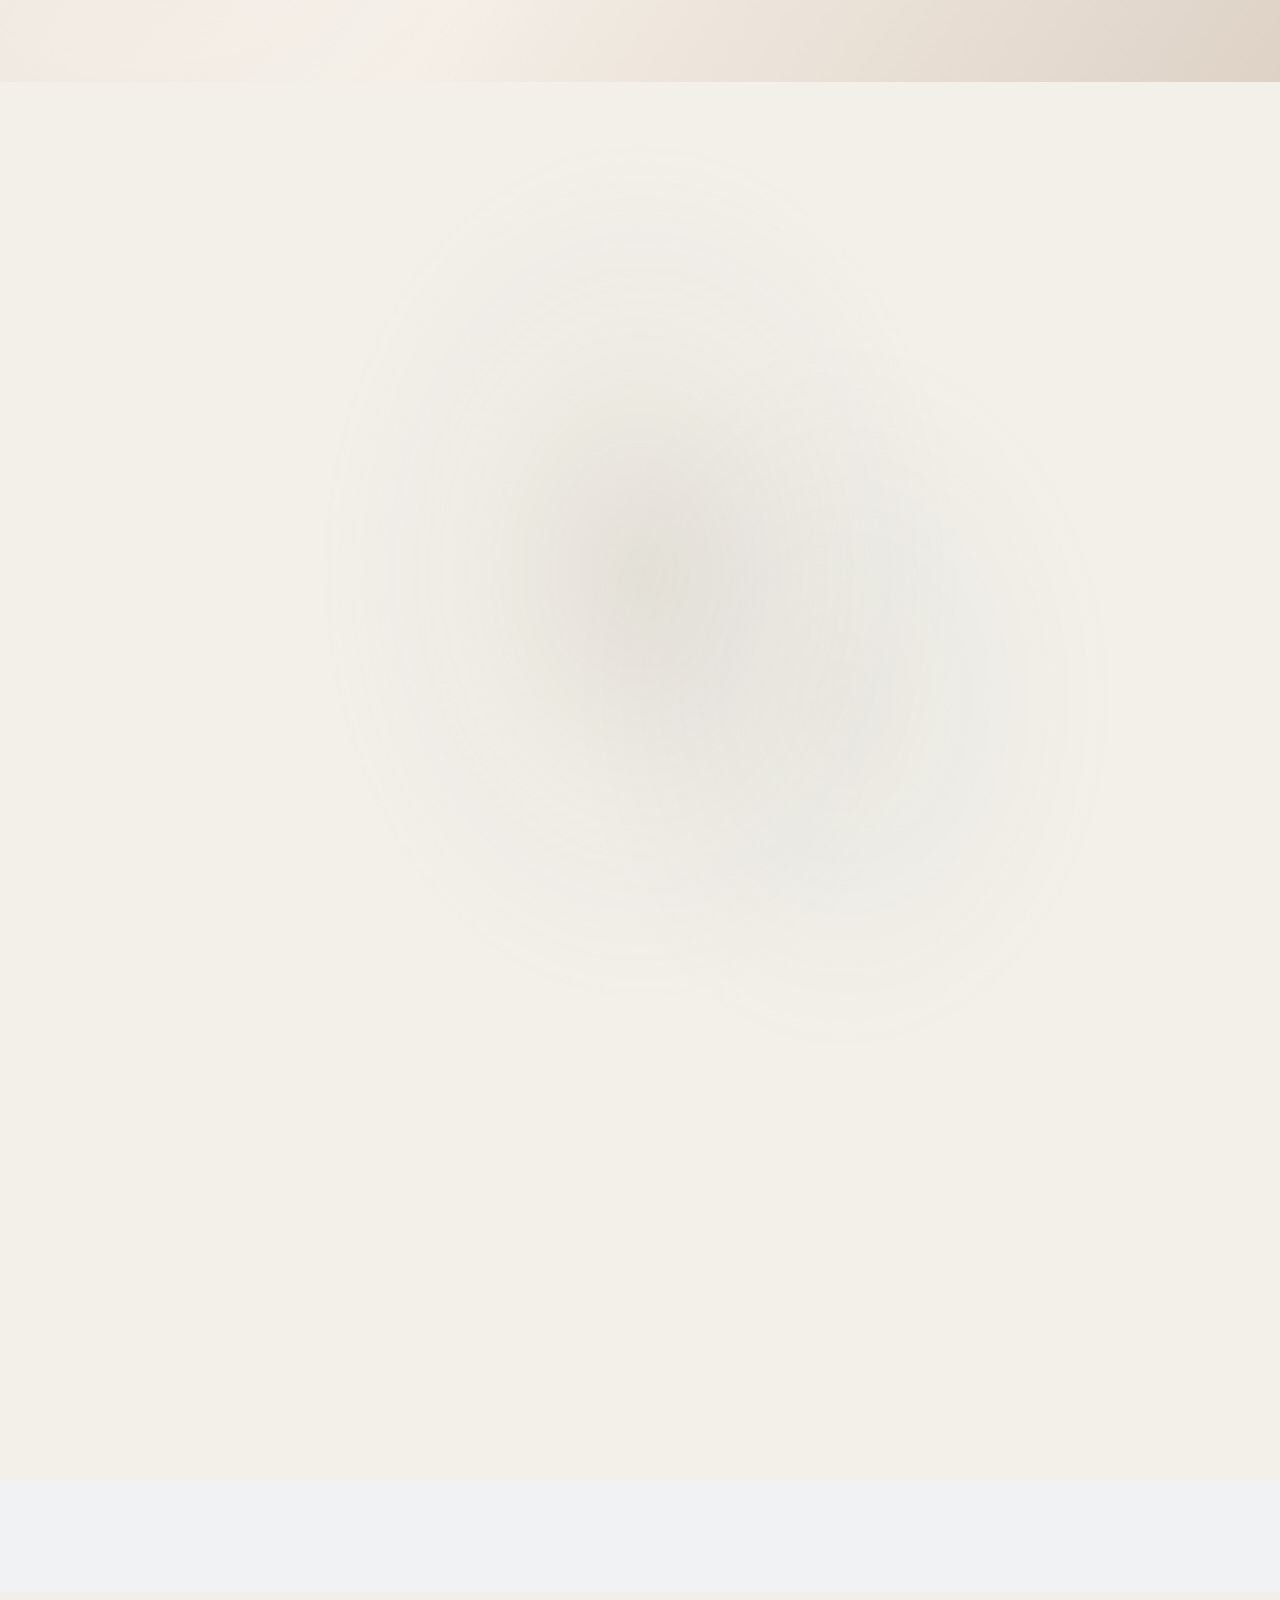
==== commit 83c23c46: "Add files via upload" ====
--- a/index.html
+++ b/index.html
@@ -3981,6 +3981,7 @@
   <link rel="stylesheet" href="assets/v52-local-editor-controls.css">
   <link rel="stylesheet" href="assets/v53-mobile-parity.css">
   <link rel="stylesheet" href="assets/v54-mobile-fluid.css">
+  <link rel="stylesheet" href="assets/v55-mobile-stable.css">
 </head>
 <body>
   <!-- v36 opening: egg-white geometric collision with restrained brown/charcoal accents. -->
@@ -4274,8 +4275,8 @@
       </div>
       <div class="about__visual" data-reveal="" style="--reveal-delay: 0ms;">
         <div class="about__portrait" data-portrait-card="">
-          <img data-about-photo="" data-desktop-src="assets/about.webp" data-mobile-src="assets/about-mobile-hq.webp" alt="摄影师阿兰手持相机" src="assets/about.webp" decoding="async" loading="lazy" fetchpriority="low" width="2048" height="1152" draggable="false">
-        <img alt="" src="assets/about.webp" decoding="async" fetchpriority="low" width="2048" height="1152" draggable="false" class="about__portrait-mono" aria-hidden="true"></div>
+          <img data-about-photo="" data-desktop-src="assets/about-mobile-hq.webp" data-mobile-src="assets/about-mobile-hq.webp" alt="摄影师阿兰手持相机" src="assets/about-mobile-hq.webp" decoding="async" loading="lazy" fetchpriority="low" width="1086" height="1448" draggable="false">
+        <img alt="" src="assets/about-mobile-hq.webp" decoding="async" fetchpriority="low" width="1086" height="1448" draggable="false" class="about__portrait-mono" aria-hidden="true"></div>
         <span class="about__index">ABOUT · 01</span>
       </div>
       <div class="about__copy" data-reveal="" style="--reveal-delay: 90ms;">
@@ -6788,7 +6789,7 @@
   <script src="assets/v45-support.js"></script>
   <script src="assets/v51-disclosure-motion.js"></script>
   <script src="assets/v53-mobile-runtime.js"></script>
-  <script src="assets/v54-mobile-fluid.js"></script>
+  <script src="assets/v55-mobile-stable.js"></script>
 
 
 
--- a/assets/v55-mobile-stable.css
+++ b/assets/v55-mobile-stable.css
@@ -0,0 +1,345 @@
+/* LEN v55 — mobile stability, exact centering and AE-eased brown rendering. */
+
+@media (max-width: 900px) {
+  :root {
+    --v55-work-width: min(86vw, 520px);
+    --v55-work-gap: clamp(14px, 4vw, 20px);
+    --v55-ae-ease: cubic-bezier(.16, 1, .3, 1);
+  }
+
+  html,
+  body {
+    width: 100%;
+    max-width: 100%;
+    overflow-x: clip;
+  }
+
+  /* Reserving approximate off-screen heights caused visible jumps on mobile WebKit. */
+  .section:not(#works) {
+    content-visibility: visible !important;
+    contain: none !important;
+  }
+
+  .len-motes,
+  .hero__object-layer,
+  .intro__orbit,
+  #works .works-exhibit__scene,
+  #works .works-step-rail,
+  #works .works-touch-aura,
+  #works .gesture-light-pulse {
+    display: none !important;
+  }
+
+  [data-ambient-float],
+  .len-ambient-active .manifesto__inner {
+    animation: none !important;
+    transform: none !important;
+    will-change: auto !important;
+  }
+
+  .hero::after,
+  .intro__progress-track::after,
+  .opening-ink__progress-track::after {
+    animation: none !important;
+  }
+
+  /* Works: native horizontal rail only. No legacy depth opacity or transform writes. */
+  #works.works {
+    width: 100% !important;
+    max-width: 100% !important;
+    min-height: 0 !important;
+    padding-inline: 0 !important;
+    overflow: clip !important;
+  }
+
+  #works .works-exhibit__intro {
+    padding-inline: var(--v54-gutter, clamp(18px, 5.5vw, 28px)) !important;
+  }
+
+  #works .works-exhibit__scroll,
+  #works .works-exhibit__sticky {
+    position: relative !important;
+    inset: auto !important;
+    width: 100% !important;
+    height: auto !important;
+    min-height: 0 !important;
+    overflow: visible !important;
+    perspective: none !important;
+    transform: none !important;
+    filter: none !important;
+  }
+
+  #works .works-exhibit__sticky::before,
+  #works .works-exhibit__sticky::after {
+    display: none !important;
+  }
+
+  #works .works-exhibit__hud,
+  #works .works-exhibit__sticky.is-copy-hidden .works-exhibit__hud,
+  #works .works-exhibit__sticky.is-stage-focused .works-exhibit__hud {
+    position: relative !important;
+    inset: auto !important;
+    opacity: 1 !important;
+    visibility: visible !important;
+    filter: none !important;
+    transform: none !important;
+    animation: none !important;
+    transition: none !important;
+    -webkit-backdrop-filter: none !important;
+    backdrop-filter: none !important;
+  }
+
+  #works .works-grid {
+    --v55-work-inset: calc((100% - var(--v55-work-width)) / 2);
+    position: relative !important;
+    inset: auto !important;
+    display: flex !important;
+    align-items: flex-start !important;
+    gap: var(--v55-work-gap) !important;
+    box-sizing: border-box !important;
+    width: 100% !important;
+    max-width: 100% !important;
+    height: auto !important;
+    margin: 0 !important;
+    padding: 4px var(--v55-work-inset) 22px !important;
+    overflow-x: auto !important;
+    overflow-y: hidden !important;
+    scroll-padding-inline: var(--v55-work-inset) !important;
+    scroll-snap-type: x mandatory !important;
+    scroll-behavior: auto !important;
+    overscroll-behavior-x: contain;
+    touch-action: pan-x pan-y !important;
+    perspective: none !important;
+    transform: none !important;
+    filter: none !important;
+    scrollbar-width: none;
+    -webkit-overflow-scrolling: touch;
+  }
+
+  #works .works-grid::-webkit-scrollbar {
+    display: none !important;
+  }
+
+  #works .work-card,
+  #works .work-card:nth-child(n),
+  #works .work-card[data-depth-state],
+  #works .work-card[data-depth-current],
+  #works .work-card[data-depth-outgoing],
+  #works .work-card[data-depth-incoming],
+  html.spatial-v3 #works .work-card:nth-child(n)[data-spatial-stage] {
+    --v45-swipe-drift: 0px !important;
+    position: relative !important;
+    inset: auto !important;
+    top: auto !important;
+    right: auto !important;
+    bottom: auto !important;
+    left: auto !important;
+    z-index: 1 !important;
+    flex: 0 0 var(--v55-work-width) !important;
+    display: grid !important;
+    width: var(--v55-work-width) !important;
+    max-width: 520px !important;
+    height: auto !important;
+    margin: 0 !important;
+    padding: 0 !important;
+    opacity: 1 !important;
+    visibility: visible !important;
+    filter: none !important;
+    clip-path: none !important;
+    transform: none !important;
+    animation: none !important;
+    transition: none !important;
+    pointer-events: auto !important;
+    scroll-snap-align: center !important;
+    scroll-snap-stop: normal !important;
+    will-change: auto !important;
+  }
+
+  #works .work-card::before,
+  #works .work-card::after {
+    display: none !important;
+  }
+
+  #works .work-card .media,
+  #works .work-card[data-exhibit-active] .media,
+  #works .work-card[data-depth-current] .media {
+    position: relative !important;
+    inset: auto !important;
+    width: 100% !important;
+    height: min(64svh, 610px) !important;
+    overflow: hidden !important;
+    opacity: 1 !important;
+    filter: none !important;
+    transform: none !important;
+    animation: none !important;
+    transition: none !important;
+    contain: paint;
+    isolation: isolate;
+  }
+
+  #works .work-card .media img,
+  #works .work-card[data-exhibit-active] .media img,
+  #works .work-card[data-depth-current] .media img,
+  #works .work-card.v53-tap .media img,
+  #works .work-card:focus-within .media img {
+    width: 100% !important;
+    height: 100% !important;
+    opacity: 1 !important;
+    object-fit: cover !important;
+    filter: none !important;
+    transform: none !important;
+    animation: none !important;
+    transition: none !important;
+    -webkit-backface-visibility: hidden;
+    backface-visibility: hidden;
+  }
+
+  #works .work-card figcaption,
+  #works .works-exhibit__sticky.is-copy-hidden .work-card figcaption,
+  #works .works-exhibit__sticky.is-switching .work-card figcaption {
+    max-height: none !important;
+    opacity: 1 !important;
+    visibility: visible !important;
+    filter: none !important;
+    transform: none !important;
+    animation: none !important;
+    transition: none !important;
+  }
+
+  #works .works-v18-float,
+  #works .works-v18-float.plan-float-target,
+  #works .works-v18-float.plan-float-target.is-plan-float-tap {
+    transform: none !important;
+    text-shadow: none !important;
+  }
+
+  #works .works-loop-controls,
+  #works .works-exhibit__sticky.is-copy-hidden .works-loop-controls {
+    opacity: 1 !important;
+    visibility: visible !important;
+    filter: none !important;
+    transform: none !important;
+    animation: none !important;
+    transition: none !important;
+    -webkit-backdrop-filter: none !important;
+    backdrop-filter: none !important;
+  }
+
+  /* Photographer: mobile and desktop now point to the clean portrait asset only. */
+  #about-envelope-experience,
+  .about-letter-preview,
+  .about-letter-bridge,
+  #about .about-letter-folds,
+  #about .about-letter-trigger {
+    display: none !important;
+  }
+
+  #about .about__visual {
+    width: min(100%, 450px) !important;
+    margin-inline: auto !important;
+  }
+
+  #about .about__portrait {
+    width: 100% !important;
+    max-height: min(68svh, 620px) !important;
+    aspect-ratio: 4 / 5 !important;
+    overflow: hidden !important;
+    transform: none !important;
+    animation: none !important;
+    transition: none !important;
+  }
+
+  #about .about__portrait::before,
+  #about .about__portrait::after,
+  #about .about__portrait-mono {
+    display: none !important;
+  }
+
+  #about .about__portrait > img[data-about-photo] {
+    position: absolute !important;
+    inset: 0 !important;
+    display: block !important;
+    width: 100% !important;
+    height: 100% !important;
+    object-fit: cover !important;
+    object-position: 50% 26% !important;
+    opacity: 1 !important;
+    filter: none !important;
+    transform: none !important;
+    animation: none !important;
+    transition: none !important;
+  }
+
+  /* The curve is the speed graph: keep brown rendering, remove visible line art. */
+  #service-intro .v54-plan-curve {
+    display: none !important;
+  }
+
+  #service-intro .ink-ripple.ink-ripple--brown {
+    position: absolute !important;
+    top: var(--ink-y, 50%) !important;
+    left: var(--ink-x, 50%) !important;
+    z-index: 1 !important;
+    display: block !important;
+    width: min(var(--ink-size, 820px), 148vw) !important;
+    height: auto !important;
+    aspect-ratio: 4.8 / 1 !important;
+    border-radius: 0 !important;
+    opacity: 0;
+    background:
+      radial-gradient(ellipse at 24% 50%, rgba(104, 69, 52, .28) 0 17%, rgba(112, 73, 54, .16) 38%, transparent 70%),
+      radial-gradient(ellipse at 57% 44%, rgba(122, 80, 58, .34) 0 18%, rgba(98, 65, 49, .18) 42%, transparent 74%),
+      linear-gradient(92deg, transparent 2%, rgba(112, 73, 54, .12) 18%, rgba(96, 62, 47, .25) 48%, rgba(123, 82, 60, .12) 81%, transparent 98%) !important;
+    -webkit-clip-path: polygon(0 44%, 7% 30%, 16% 36%, 25% 16%, 37% 27%, 49% 11%, 61% 25%, 73% 15%, 84% 32%, 94% 25%, 100% 48%, 95% 68%, 84% 63%, 72% 82%, 60% 70%, 48% 89%, 36% 73%, 23% 85%, 12% 67%, 3% 73%);
+    clip-path: polygon(0 44%, 7% 30%, 16% 36%, 25% 16%, 37% 27%, 49% 11%, 61% 25%, 73% 15%, 84% 32%, 94% 25%, 100% 48%, 95% 68%, 84% 63%, 72% 82%, 60% 70%, 48% 89%, 36% 73%, 23% 85%, 12% 67%, 3% 73%);
+    -webkit-mask: none !important;
+    mask: none !important;
+    filter: none !important;
+    mix-blend-mode: multiply;
+    transform-origin: var(--ink-origin, 50%) 50%;
+    transform: translate3d(-50%, -50%, 0) scaleX(.06) scaleY(.58);
+    animation: v55-brown-render 1260ms var(--v55-ae-ease) both !important;
+    will-change: transform, opacity;
+    pointer-events: none !important;
+    contain: paint;
+  }
+
+  #service-intro .ink-ripple.ink-ripple--brown::before,
+  #service-intro .ink-ripple.ink-ripple--brown::after {
+    display: none !important;
+    animation: none !important;
+  }
+
+  @keyframes v55-brown-render {
+    0% {
+      opacity: 0;
+      transform: translate3d(-50%, -50%, 0) scaleX(.06) scaleY(.58);
+    }
+    14% {
+      opacity: .44;
+      transform: translate3d(-50%, -50%, 0) scaleX(.72) scaleY(.88);
+    }
+    48% {
+      opacity: .34;
+      transform: translate3d(-50%, -50%, 0) scaleX(.98) scaleY(1);
+    }
+    76% {
+      opacity: .20;
+      transform: translate3d(-50%, -50%, 0) scaleX(1.045) scaleY(1.025);
+    }
+    100% {
+      opacity: 0;
+      transform: translate3d(-50%, -50%, 0) scaleX(1.08) scaleY(1.04);
+    }
+  }
+}
+
+@media (max-width: 380px) {
+  :root { --v55-work-width: 88vw; }
+}
+
+@media (prefers-reduced-motion: reduce) {
+  #service-intro .ink-ripple.ink-ripple--brown {
+    animation-duration: 1ms !important;
+  }
+}
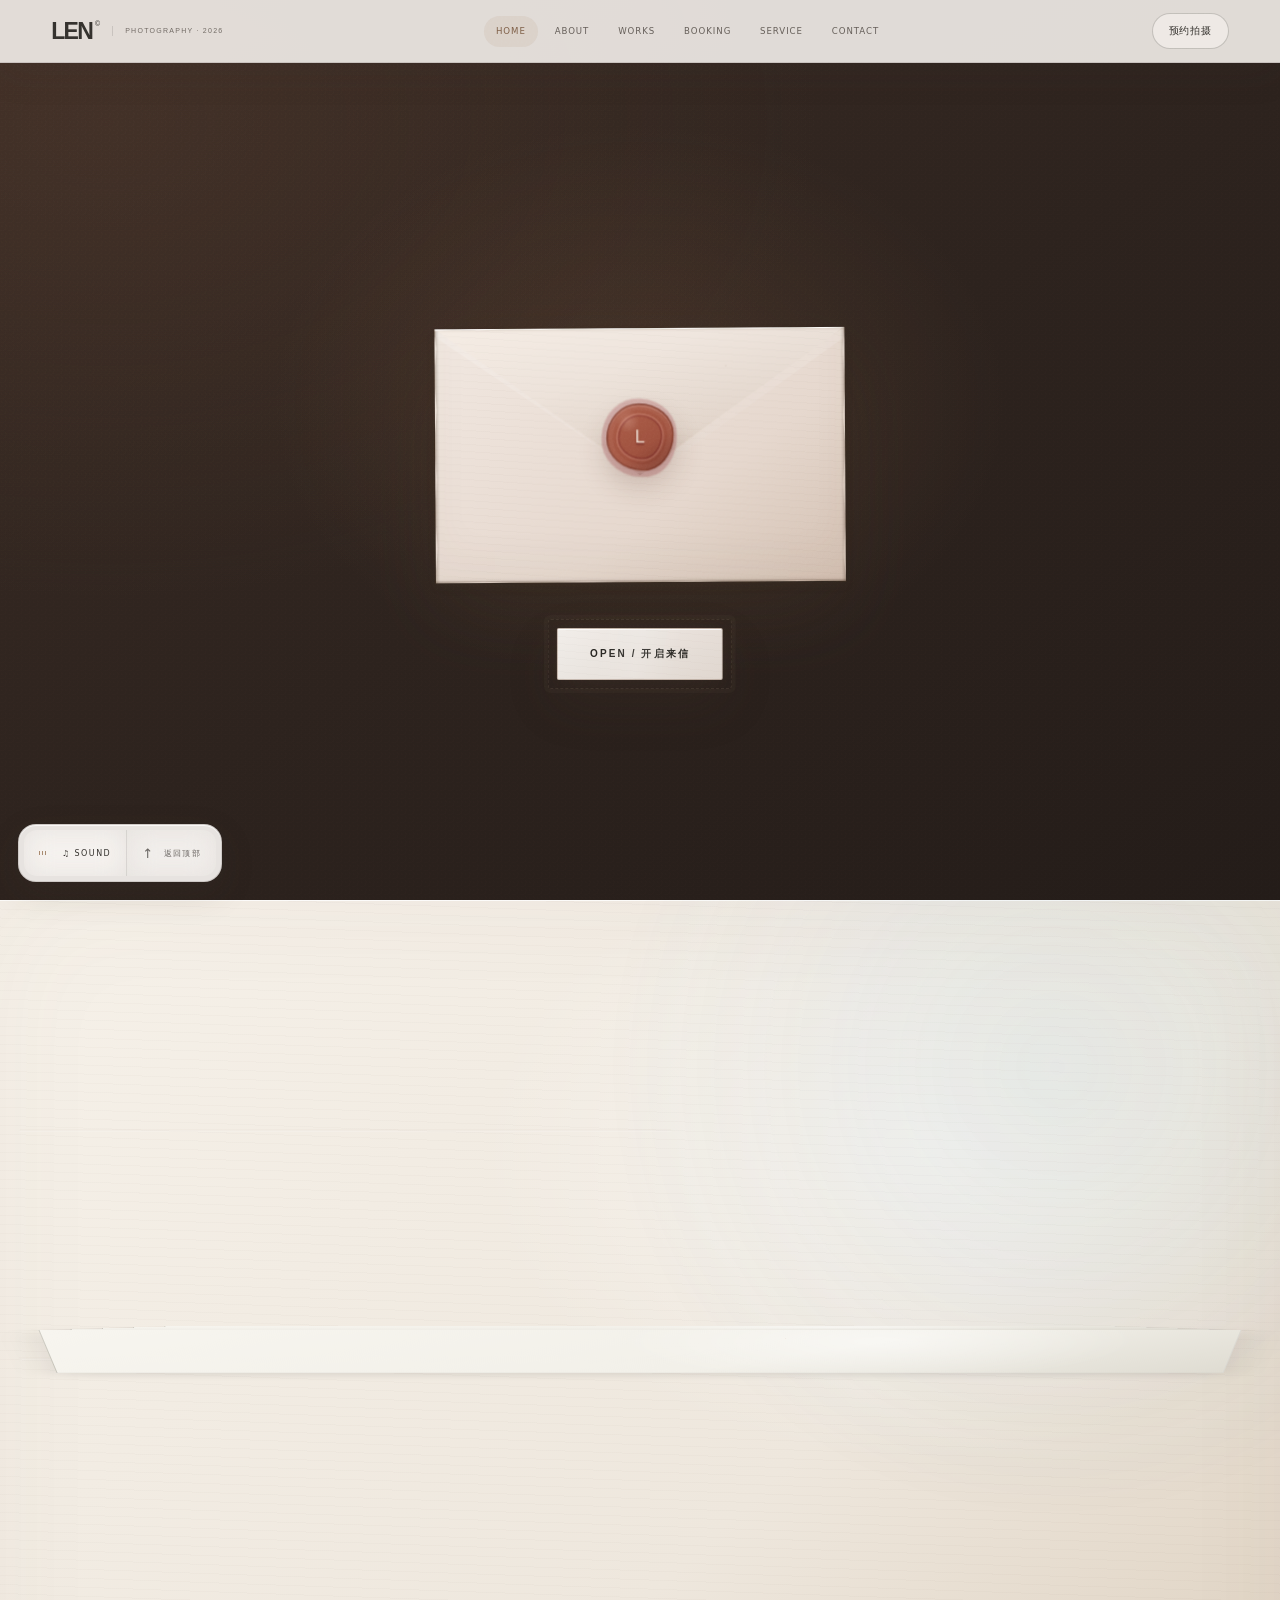
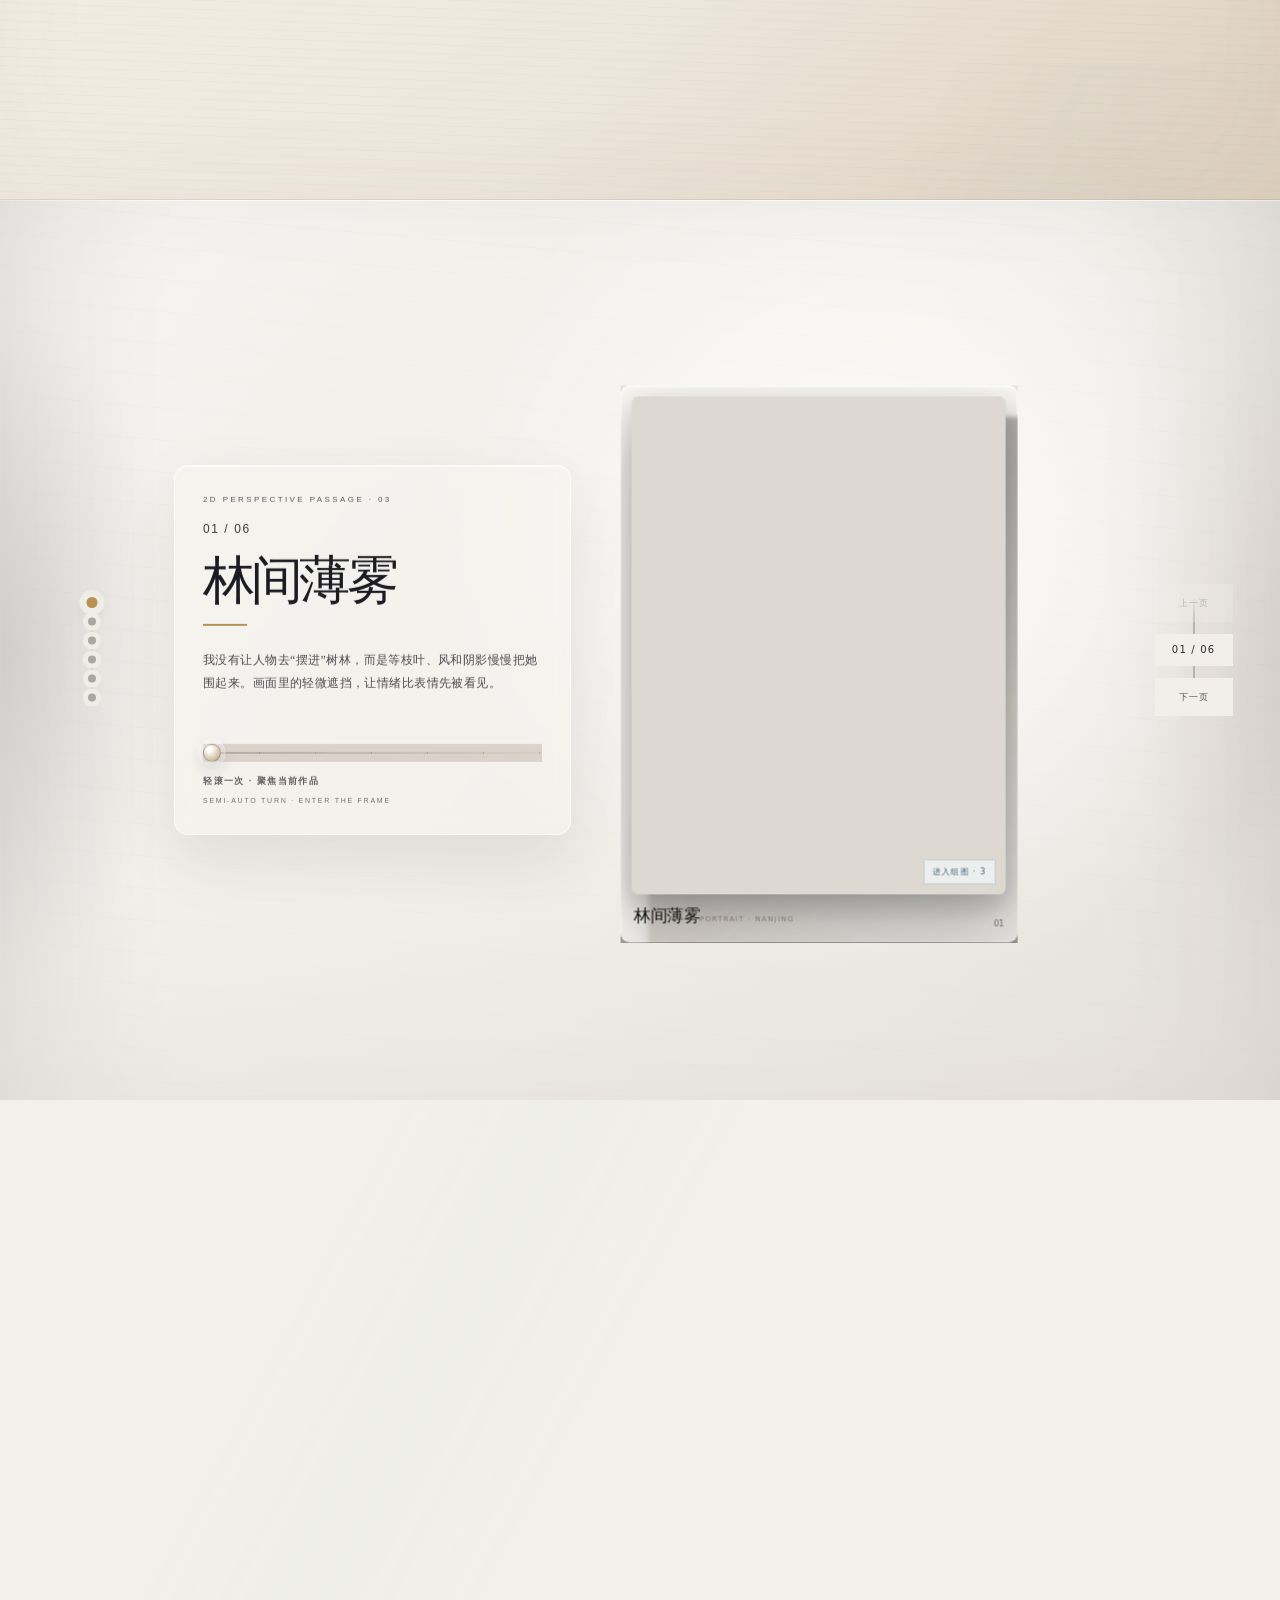
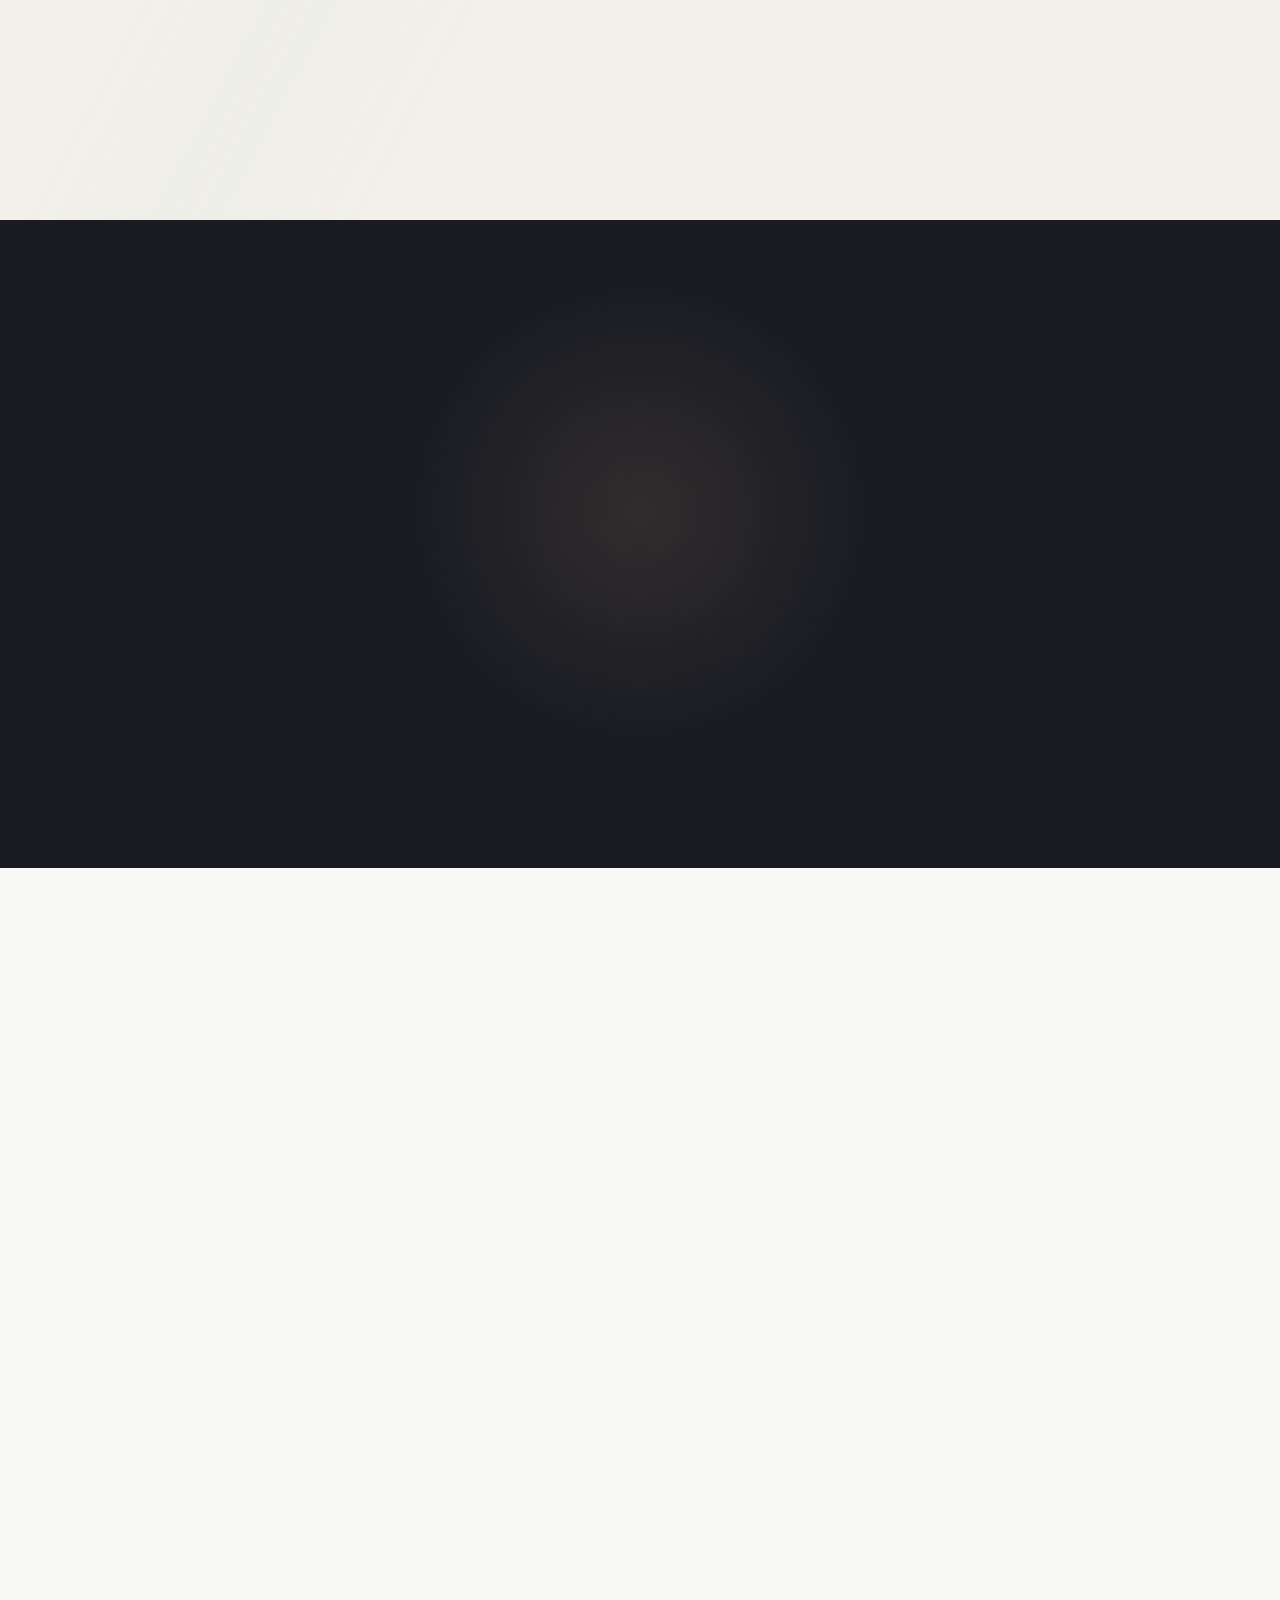
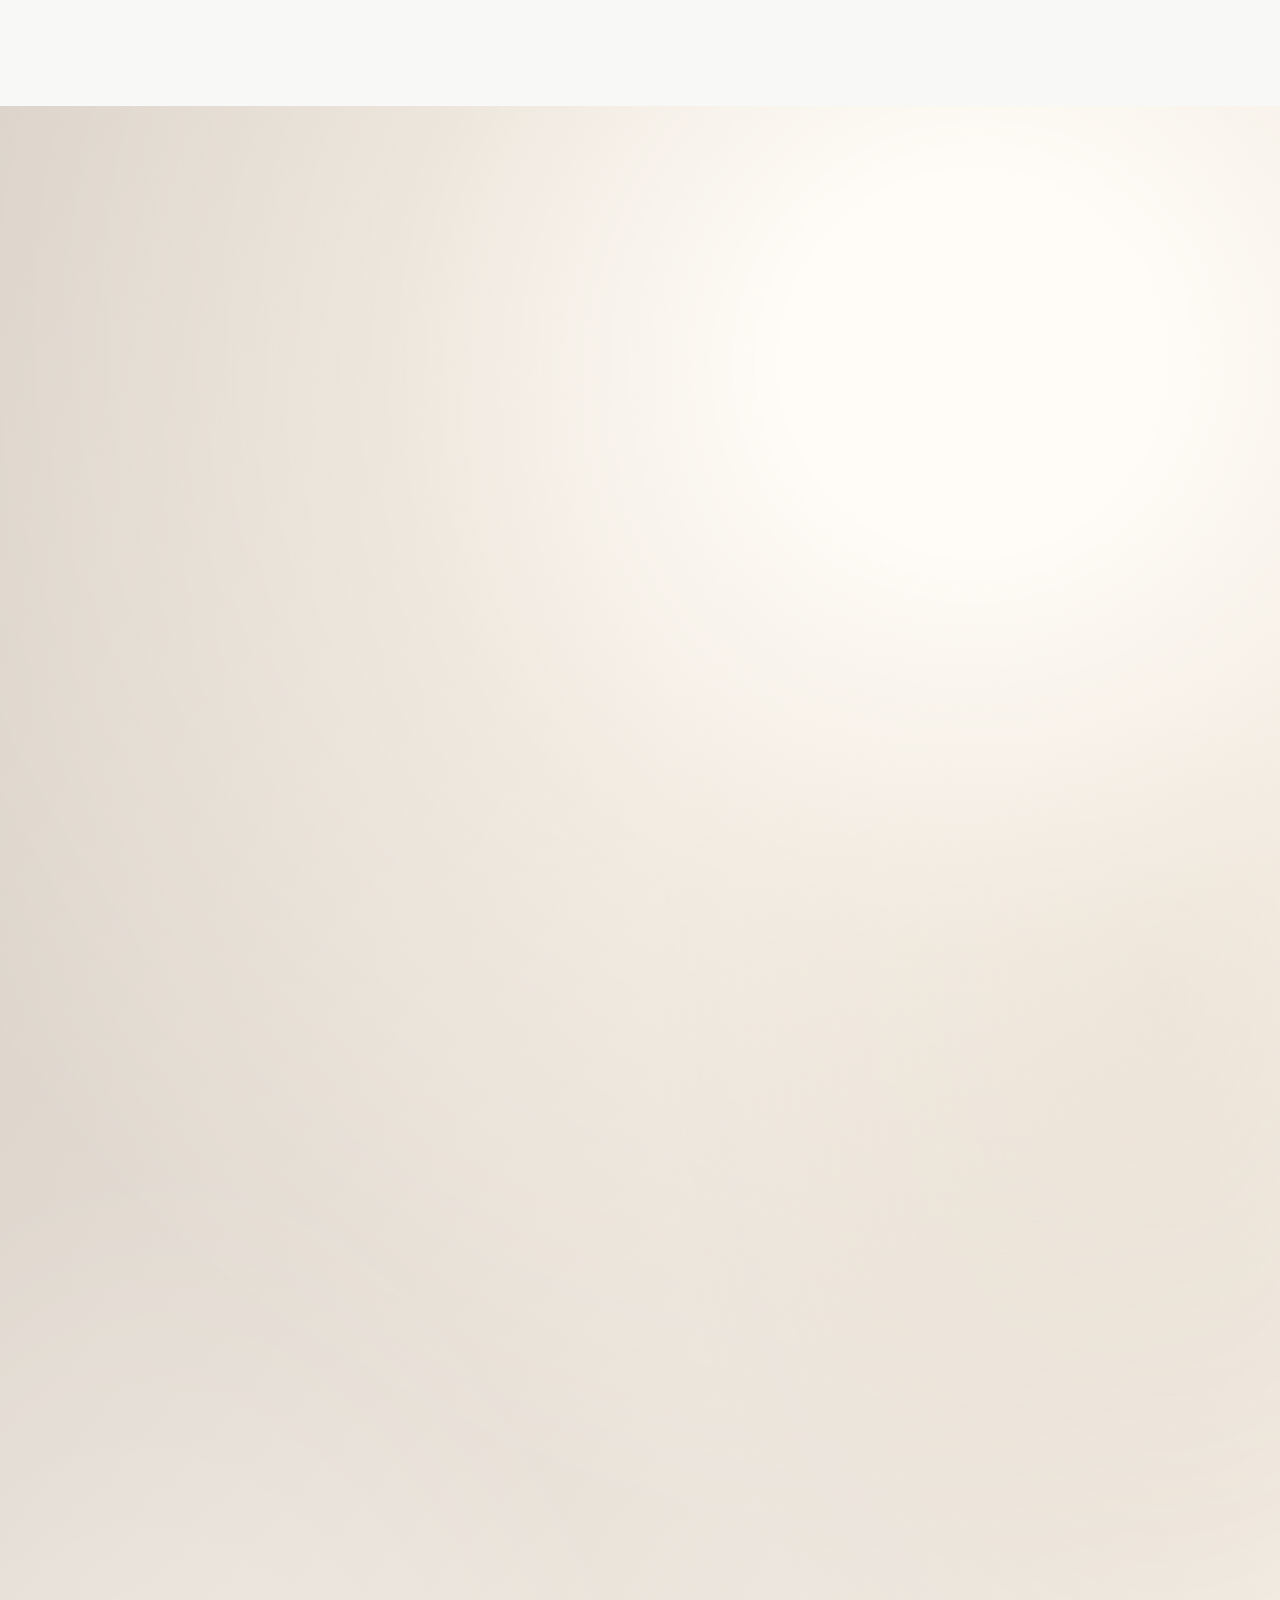
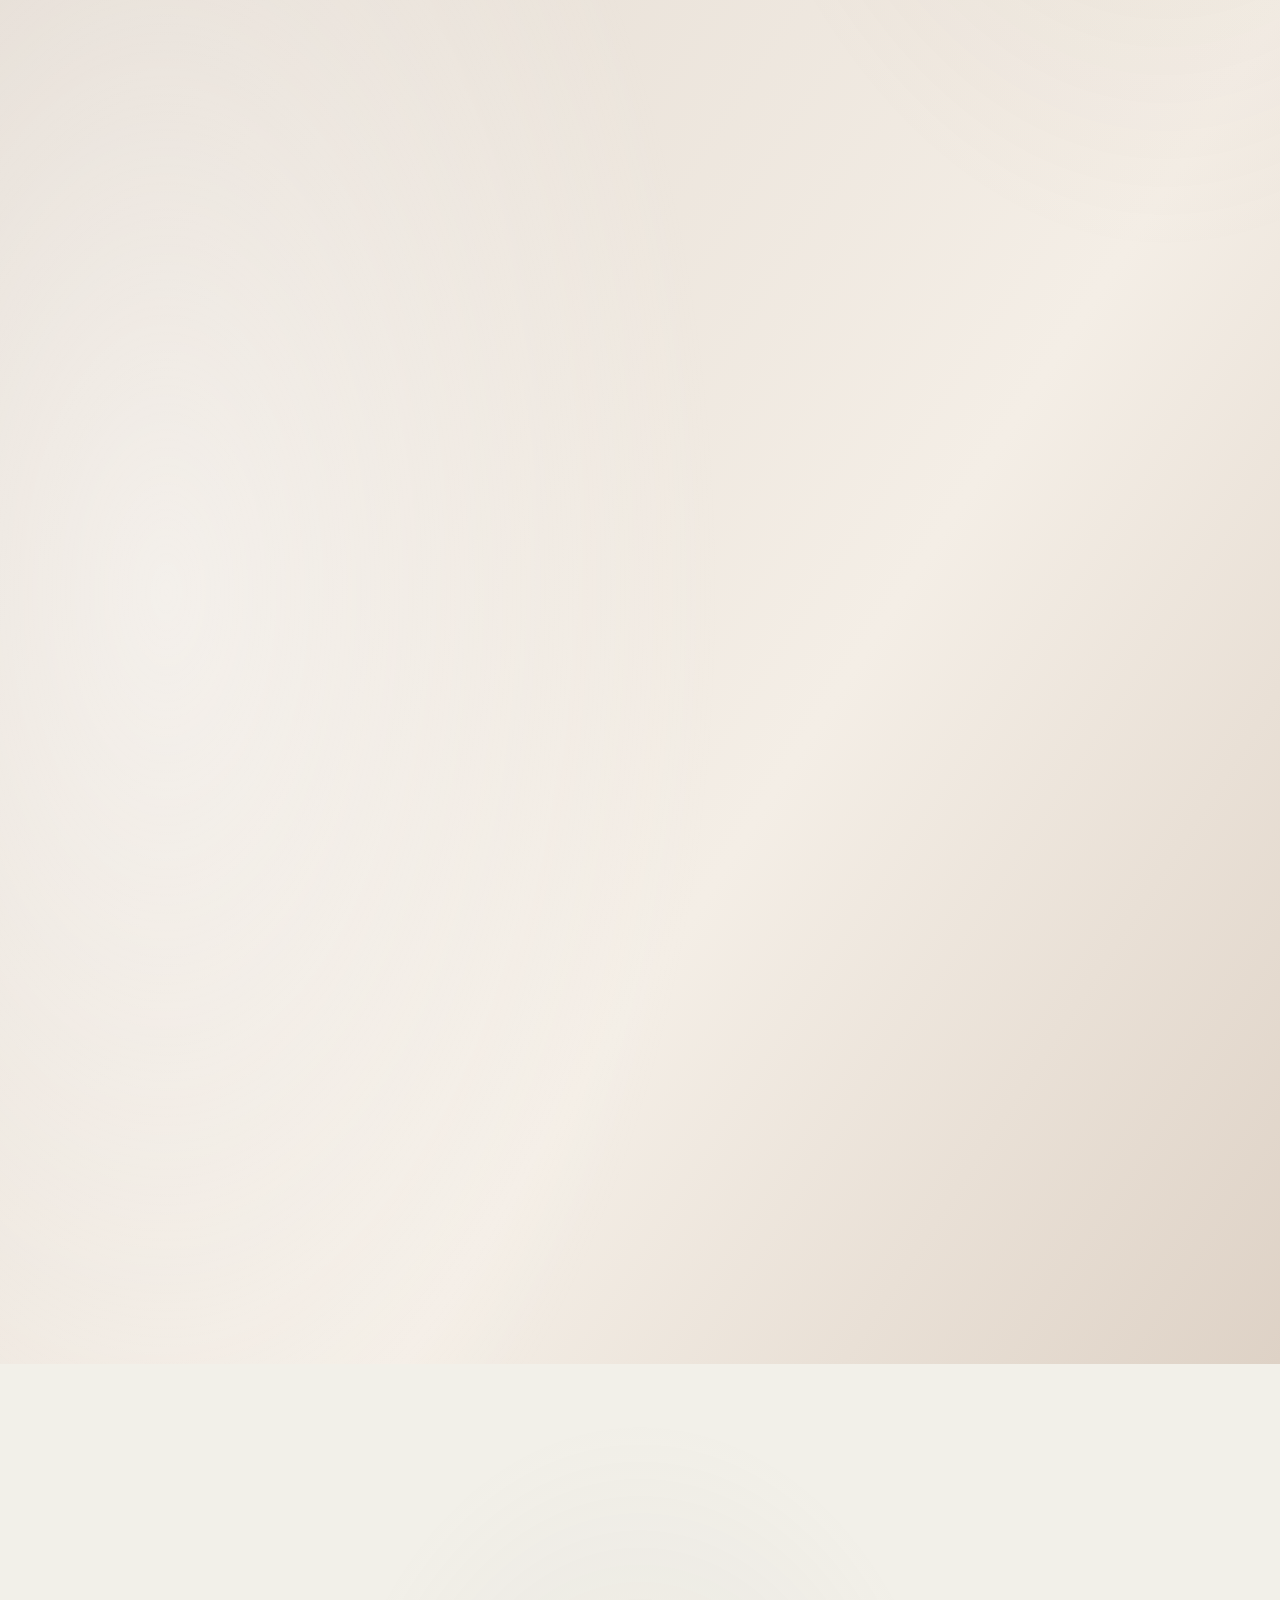
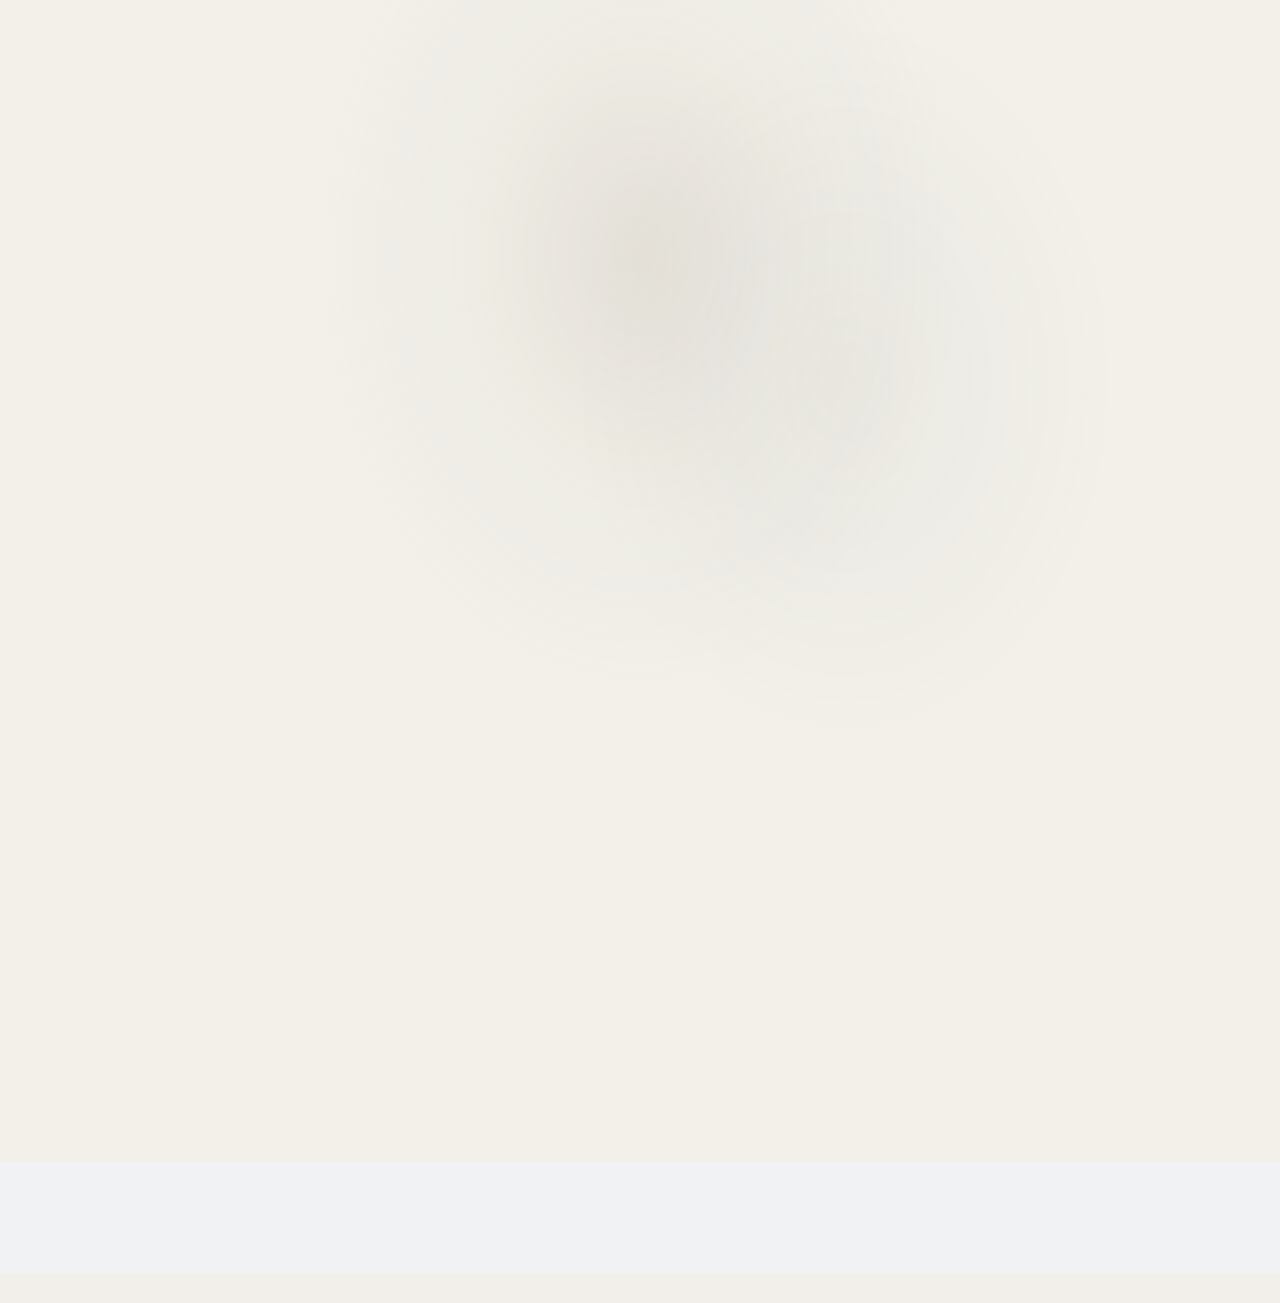
==== commit 1beb8c98: "Add files via upload" ====
--- a/index.html
+++ b/index.html
@@ -3982,6 +3982,7 @@
   <link rel="stylesheet" href="assets/v53-mobile-parity.css">
   <link rel="stylesheet" href="assets/v54-mobile-fluid.css">
   <link rel="stylesheet" href="assets/v55-mobile-stable.css">
+  <link rel="stylesheet" href="assets/v56-mobile-works.css">
 </head>
 <body>
   <!-- v36 opening: egg-white geometric collision with restrained brown/charcoal accents. -->
@@ -4324,6 +4325,9 @@
             <span class="">2D PERSPECTIVE PASSAGE · 03</span>
             <b id="works-exhibit-index" class="">01 / 06</b>
             <strong id="works-exhibit-title" class="">林间薄雾</strong>
+            <button class="works-description-toggle" type="button" aria-expanded="false" aria-controls="works-exhibit-note">
+              <span>展开作品介绍</span><i aria-hidden="true"></i>
+            </button>
             <p id="works-exhibit-note" class="">我没有让人物去“摆进”树林，而是等枝叶、风和阴影慢慢把她围起来。画面里的轻微遮挡，让情绪比表情先被看见。</p>
             <div class="works-depth-indicator" aria-label="滑动切换作品">
               <span class="works-depth-indicator__track" id="works-swipe-track" style="" aria-valuenow="1"><i id="works-depth-indicator-ball" style=""></i></span>
@@ -4422,7 +4426,7 @@
           <figcaption><div><h3 data-edit="" data-work-title="">云岫青衣</h3><p data-edit="">中式古风</p></div><b>09</b></figcaption>
         </figure>
           </div>
-          <div class="works-loop-controls" aria-label="作品纵深浏览控制" style="">
+          <div class="works-loop-controls" aria-label="作品左右滑动与翻页控制" style="">
             <button id="works-loop-prev" type="button" aria-label="上一组作品" aria-disabled="true" disabled="">上一页</button>
             <span data-works-control-status="">01 / 06</span>
             <button id="works-loop-next" type="button" aria-label="下一组作品" aria-disabled="false">下一页</button>
@@ -6790,6 +6794,7 @@
   <script src="assets/v51-disclosure-motion.js"></script>
   <script src="assets/v53-mobile-runtime.js"></script>
   <script src="assets/v55-mobile-stable.js"></script>
+  <script src="assets/v56-mobile-works.js"></script>
 
 
 
--- a/assets/v56-mobile-works.css
+++ b/assets/v56-mobile-works.css
@@ -0,0 +1,415 @@
+/* LEN v56 — compact mobile Works navigation, native swipe and description disclosure. */
+
+.works-description-toggle {
+  display: none;
+}
+
+@media (max-width: 900px) {
+  :root {
+    --v56-works-ease: cubic-bezier(.16, 1, .3, 1);
+    --v56-works-gutter: var(--v54-gutter, clamp(18px, 5.5vw, 28px));
+  }
+
+  /* Remove the legacy full-screen stage geometry. Its pan-y value blocked x-axis gestures. */
+  #works .works-exhibit__scroll,
+  #works .works-exhibit__sticky {
+    box-sizing: border-box !important;
+    display: block !important;
+    width: 100% !important;
+    max-width: 100% !important;
+    height: auto !important;
+    min-height: 0 !important;
+    margin: 0 !important;
+    padding: 0 !important;
+    overflow: visible !important;
+    touch-action: auto !important;
+    scroll-anchor: none;
+    overflow-anchor: none;
+  }
+
+  #works .works-exhibit__sticky {
+    padding-bottom: clamp(10px, 2.8vw, 18px) !important;
+  }
+
+  /* The active work title remains visible; its longer note starts collapsed. */
+  #works .works-exhibit__hud,
+  #works .works-exhibit__sticky.is-copy-hidden .works-exhibit__hud,
+  #works .works-exhibit__sticky.is-stage-focused .works-exhibit__hud {
+    display: grid !important;
+    grid-template-columns: minmax(0, 1fr) auto !important;
+    grid-template-rows: auto auto auto !important;
+    gap: 8px 16px !important;
+    width: auto !important;
+    max-width: none !important;
+    max-height: none !important;
+    margin: 0 var(--v56-works-gutter) 10px !important;
+    padding: 0 !important;
+    overflow: visible !important;
+    pointer-events: auto !important;
+  }
+
+  #works .works-exhibit__hud > span,
+  #works .works-exhibit__hud > em,
+  #works .works-depth-indicator {
+    display: none !important;
+  }
+
+  #works #works-exhibit-title {
+    grid-column: 1 !important;
+    grid-row: 1 !important;
+    align-self: end;
+    min-width: 0;
+    font-size: clamp(27px, 8vw, 39px) !important;
+    line-height: 1.05 !important;
+  }
+
+  #works #works-exhibit-index {
+    grid-column: 2 !important;
+    grid-row: 1 !important;
+    align-self: end;
+    padding-bottom: 3px;
+    font-variant-numeric: tabular-nums;
+  }
+
+  #works.v56-description-ready .works-description-toggle {
+    grid-column: 1 / -1;
+    grid-row: 2;
+    display: flex !important;
+    align-items: center;
+    justify-content: space-between;
+    width: 100%;
+    min-height: 42px;
+    margin: 0;
+    padding: 10px 0 7px;
+    color: #4f443d;
+    border: 0;
+    border-top: 1px solid rgba(101, 75, 57, .17);
+    background: transparent;
+    font: 400 12px/1.4 Arial, "PingFang SC", "Microsoft YaHei", sans-serif;
+    letter-spacing: .12em;
+    text-align: left;
+    touch-action: manipulation;
+    -webkit-tap-highlight-color: transparent;
+  }
+
+  #works .works-description-toggle i {
+    position: relative;
+    flex: 0 0 24px;
+    width: 24px;
+    height: 24px;
+    margin-left: 14px;
+    border: 1px solid currentColor;
+    border-radius: 50%;
+    background: transparent;
+    transition:
+      color 320ms ease,
+      background 320ms ease,
+      transform 560ms var(--v56-works-ease);
+  }
+
+  #works .works-description-toggle i::before,
+  #works .works-description-toggle i::after {
+    content: "";
+    position: absolute;
+    top: 50%;
+    left: 50%;
+    width: 10px;
+    height: 1px;
+    background: currentColor;
+    transform: translate(-50%, -50%);
+  }
+
+  #works .works-description-toggle i::after {
+    transform: translate(-50%, -50%) rotate(90deg);
+    transition: opacity 240ms ease;
+  }
+
+  #works.v56-description-open .works-description-toggle i {
+    color: #fff;
+    background: #493d35;
+    transform: rotate(180deg);
+  }
+
+  #works.v56-description-open .works-description-toggle i::after {
+    opacity: 0;
+  }
+
+  #works #works-exhibit-note {
+    grid-column: 1 / -1 !important;
+    grid-row: 3 !important;
+    display: block !important;
+    box-sizing: border-box;
+    width: 100%;
+    max-width: 36em !important;
+    max-height: none;
+    margin: 0 !important;
+    padding: 0 !important;
+    overflow: visible;
+    opacity: 1;
+    transform: none;
+  }
+
+  #works.v56-description-ready #works-exhibit-note {
+    max-height: 0 !important;
+    overflow: hidden !important;
+    opacity: 0 !important;
+    transform: translate3d(0, -7px, 0) !important;
+    pointer-events: none;
+    transition:
+      max-height 780ms var(--v56-works-ease),
+      opacity 320ms ease,
+      margin-top 480ms ease,
+      transform 620ms var(--v56-works-ease) !important;
+  }
+
+  #works.v56-description-ready.v56-description-open #works-exhibit-note {
+    max-height: var(--v56-note-height, 220px) !important;
+    margin-top: 2px !important;
+    opacity: 1 !important;
+    transform: translate3d(0, 0, 0) !important;
+    pointer-events: auto;
+  }
+
+  /* Native rail: equal insets keep the active card centered at every mobile width. */
+  #works .works-grid {
+    --v56-work-inset: calc((100% - var(--v55-work-width)) / 2);
+    align-items: flex-start !important;
+    gap: var(--v55-work-gap) !important;
+    width: 100% !important;
+    max-width: 100% !important;
+    margin: 0 !important;
+    padding: 2px var(--v56-work-inset) 8px !important;
+    overflow-x: auto !important;
+    overflow-y: hidden !important;
+    overscroll-behavior-x: contain !important;
+    scroll-padding-inline: var(--v56-work-inset) !important;
+    scroll-snap-type: x mandatory !important;
+    scroll-behavior: auto !important;
+    touch-action: pan-x pan-y !important;
+    scroll-anchor: none;
+    overflow-anchor: none;
+    -webkit-overflow-scrolling: touch;
+  }
+
+  #works .work-card,
+  #works .work-card:nth-child(n),
+  #works .work-card .media,
+  #works .work-card .media img {
+    touch-action: pan-x pan-y !important;
+  }
+
+  #works .work-card,
+  #works .work-card:nth-child(n) {
+    align-content: start !important;
+    scroll-snap-align: center !important;
+    scroll-snap-stop: always !important;
+    -webkit-user-select: none;
+    user-select: none;
+  }
+
+  html.editing #works .work-card,
+  html.editing #works .work-card:nth-child(n) {
+    -webkit-user-select: text;
+    user-select: text;
+  }
+
+  #works .work-card figcaption,
+  #works .works-exhibit__sticky.is-copy-hidden .work-card figcaption,
+  #works .works-exhibit__sticky.is-switching .work-card figcaption {
+    box-sizing: border-box !important;
+    min-height: 48px !important;
+    padding: 10px 1px 0 !important;
+  }
+
+  /* Replace the inherited desktop vertical rail with one compact horizontal control. */
+  #works .works-loop-controls,
+  #works .works-exhibit__sticky.is-copy-hidden .works-loop-controls {
+    position: relative !important;
+    inset: auto !important;
+    z-index: 5 !important;
+    display: grid !important;
+    grid-template-columns: 44px minmax(70px, 1fr) 44px !important;
+    grid-auto-flow: column !important;
+    align-items: center !important;
+    gap: 4px !important;
+    box-sizing: border-box !important;
+    width: var(--v55-work-width) !important;
+    min-width: 0 !important;
+    max-width: 520px !important;
+    min-height: 52px !important;
+    height: 52px !important;
+    margin: 0 auto !important;
+    padding: 4px !important;
+    color: #3d3733 !important;
+    border: 1px solid rgba(101, 75, 57, .18) !important;
+    border-radius: 17px !important;
+    background: rgba(250, 247, 242, .96) !important;
+    box-shadow: 0 10px 24px rgba(60, 43, 33, .08) !important;
+    opacity: 1 !important;
+    visibility: visible !important;
+    filter: none !important;
+    transform: none !important;
+    pointer-events: auto !important;
+    contain: layout paint;
+  }
+
+  #works .works-loop-controls::before {
+    content: none !important;
+    display: none !important;
+  }
+
+  #works .works-loop-controls button,
+  #works .works-loop-controls span {
+    position: static !important;
+    inset: auto !important;
+    display: grid !important;
+    place-items: center !important;
+    box-sizing: border-box !important;
+    width: auto !important;
+    min-width: 0 !important;
+    min-height: 42px !important;
+    height: 42px !important;
+    margin: 0 !important;
+    padding: 0 !important;
+    border: 0 !important;
+    border-radius: 13px !important;
+    background: transparent !important;
+    box-shadow: none !important;
+    transform: none !important;
+  }
+
+  #works .works-loop-controls button {
+    overflow: hidden;
+    color: #39332f !important;
+    font-size: 0 !important;
+    cursor: pointer;
+    touch-action: manipulation;
+    -webkit-tap-highlight-color: transparent;
+    transition: color 260ms ease, background 260ms ease, opacity 260ms ease !important;
+  }
+
+  #works #works-loop-prev::after,
+  #works #works-loop-next::after {
+    font: 400 18px/1 Arial, sans-serif;
+  }
+
+  #works #works-loop-prev::after {
+    content: "\2190";
+  }
+
+  #works #works-loop-next::after {
+    content: "\2192";
+  }
+
+  #works .works-loop-controls button:not(:disabled):active {
+    color: #fff !important;
+    background: #403832 !important;
+    transform: none !important;
+  }
+
+  #works .works-loop-controls button:disabled {
+    opacity: .28 !important;
+  }
+
+  #works .works-loop-controls span {
+    color: #5e554f !important;
+    font: 500 9px/1 Arial, sans-serif !important;
+    letter-spacing: .18em !important;
+    font-variant-numeric: tabular-nums;
+    white-space: nowrap;
+  }
+
+  html.editing #works .works-description-toggle {
+    display: none !important;
+  }
+
+  html.editing #works #works-exhibit-note {
+    max-height: none !important;
+    margin-top: 5px !important;
+    overflow: visible !important;
+    opacity: 1 !important;
+    transform: none !important;
+    pointer-events: auto !important;
+  }
+
+  /* Mobile headings: natural Chinese phrases first, with a runtime orphan guard below. */
+  #booking .section-heading h2,
+  #booking .booking-step h3,
+  #service-intro .service-intro__header h2,
+  #service-intro .service-plan h3,
+  #service-intro .service-extra h3,
+  #service-intro .service-rules h3,
+  #service-intro .makeup-showcase h3,
+  #works .works-exhibit__intro h2,
+  #works #works-exhibit-title,
+  #about .about__copy h2 {
+    overflow-wrap: normal !important;
+    word-break: normal !important;
+    line-break: strict;
+    text-wrap: pretty;
+    hyphens: none;
+  }
+
+  #booking .section-heading h2 {
+    max-width: 100% !important;
+    font-size: clamp(29px, 7vw, 40px) !important;
+  }
+
+  #service-intro .service-plan h3,
+  #service-intro .service-plan:is(:hover, :focus-within, .is-v19-gold) h3 {
+    font-size: clamp(26px, 7.4vw, 35px) !important;
+  }
+
+  @supports (word-break: auto-phrase) {
+    #booking .section-heading h2,
+    #booking .booking-step h3,
+    #service-intro .service-intro__header h2,
+    #service-intro .service-plan h3,
+    #service-intro .service-extra h3,
+    #service-intro .service-rules h3,
+    #service-intro .makeup-showcase h3,
+    #works .works-exhibit__intro h2,
+    #works #works-exhibit-title,
+    #about .about__copy h2 {
+      word-break: auto-phrase !important;
+    }
+  }
+
+  html.v56-mobile-works body main :is(
+    #booking .section-heading h2,
+    #booking .booking-step h3,
+    #service-intro .service-intro__header h2,
+    #service-intro .service-plan h3,
+    #service-intro .service-extra h3,
+    #service-intro .service-rules h3,
+    #service-intro .makeup-showcase h3,
+    #works .works-exhibit__intro h2,
+    #works #works-exhibit-title,
+    #about .about__copy h2
+  ).v56-orphan-guard {
+    font-size: var(--v56-orphan-font-size) !important;
+    letter-spacing: var(--v56-orphan-letter-spacing, inherit) !important;
+  }
+}
+
+@media (max-width: 390px) {
+  #works .works-exhibit__hud,
+  #works .works-exhibit__sticky.is-copy-hidden .works-exhibit__hud,
+  #works .works-exhibit__sticky.is-stage-focused .works-exhibit__hud {
+    margin-bottom: 8px !important;
+  }
+
+  #works .work-card figcaption,
+  #works .works-exhibit__sticky.is-copy-hidden .work-card figcaption,
+  #works .works-exhibit__sticky.is-switching .work-card figcaption {
+    min-height: 44px !important;
+  }
+}
+
+@media (prefers-reduced-motion: reduce) {
+  #works #works-exhibit-note,
+  #works .works-description-toggle i,
+  #works .works-loop-controls button {
+    transition-duration: 1ms !important;
+  }
+}
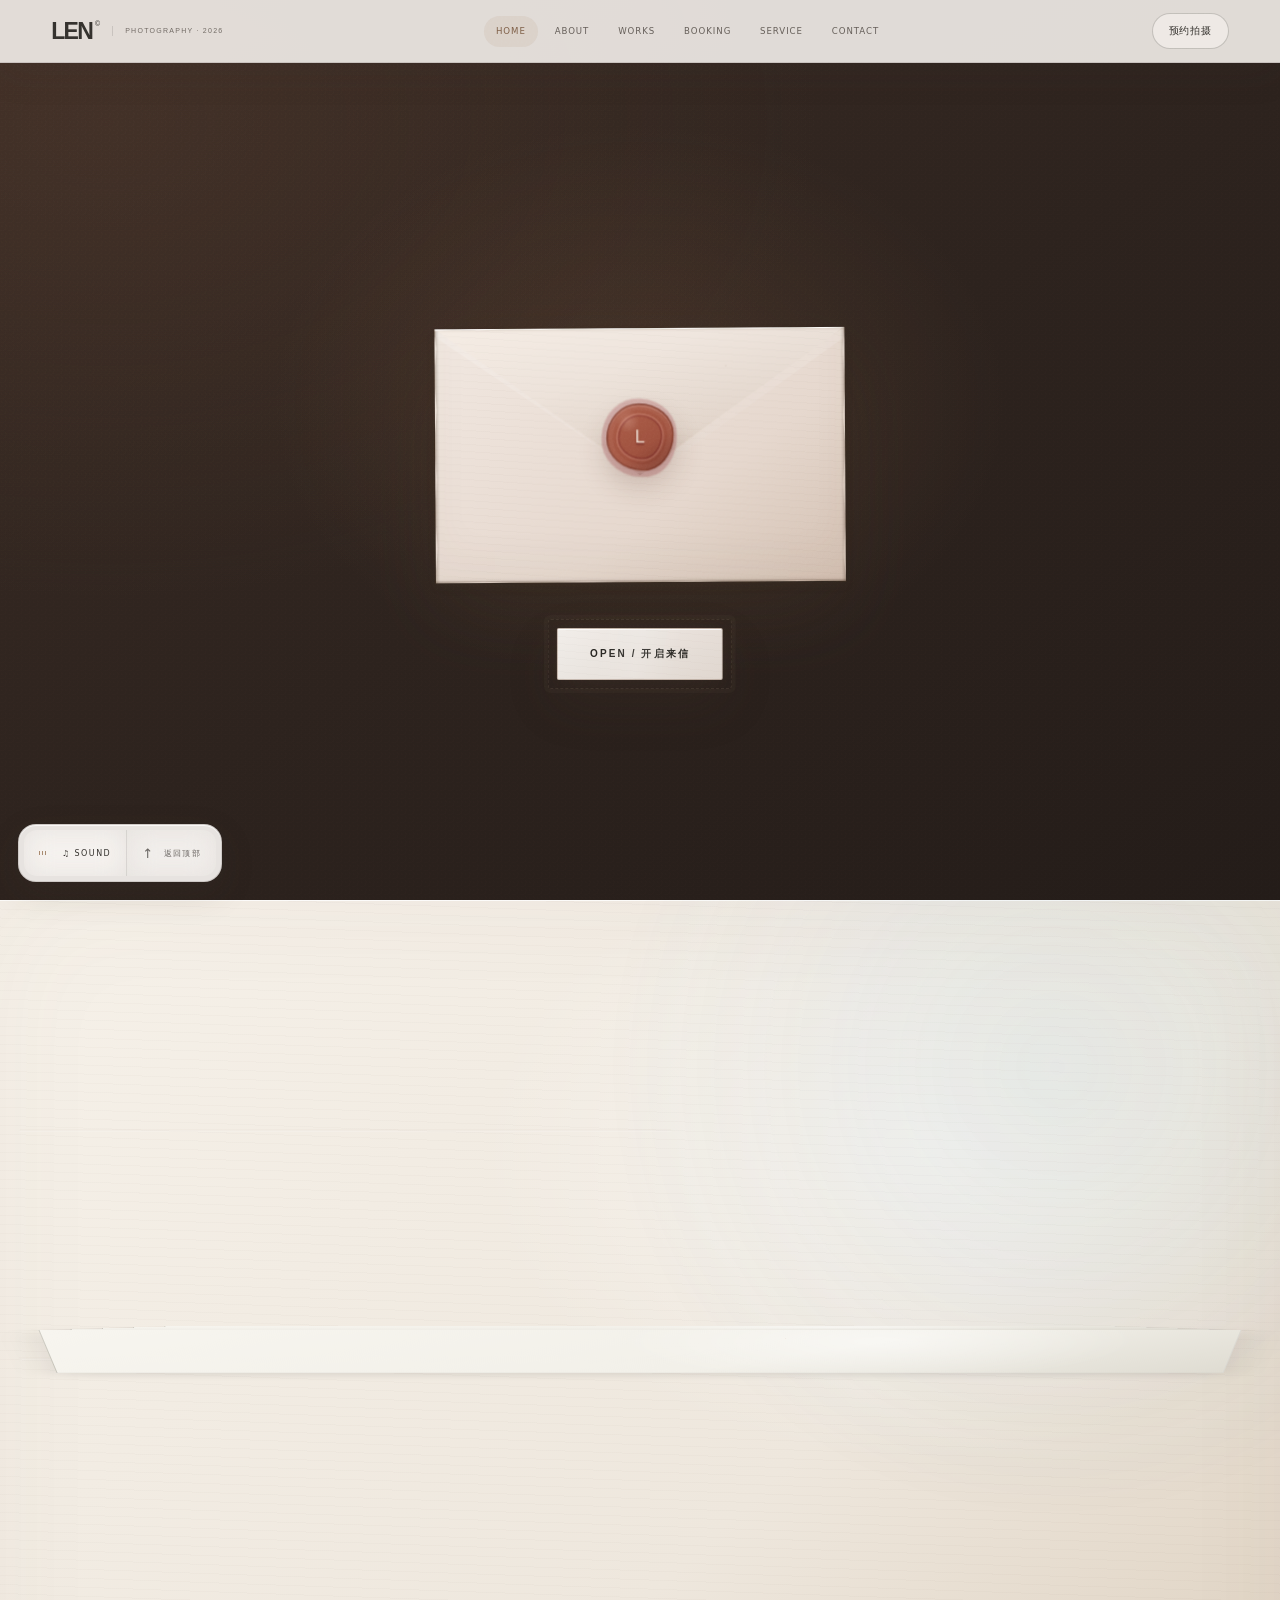
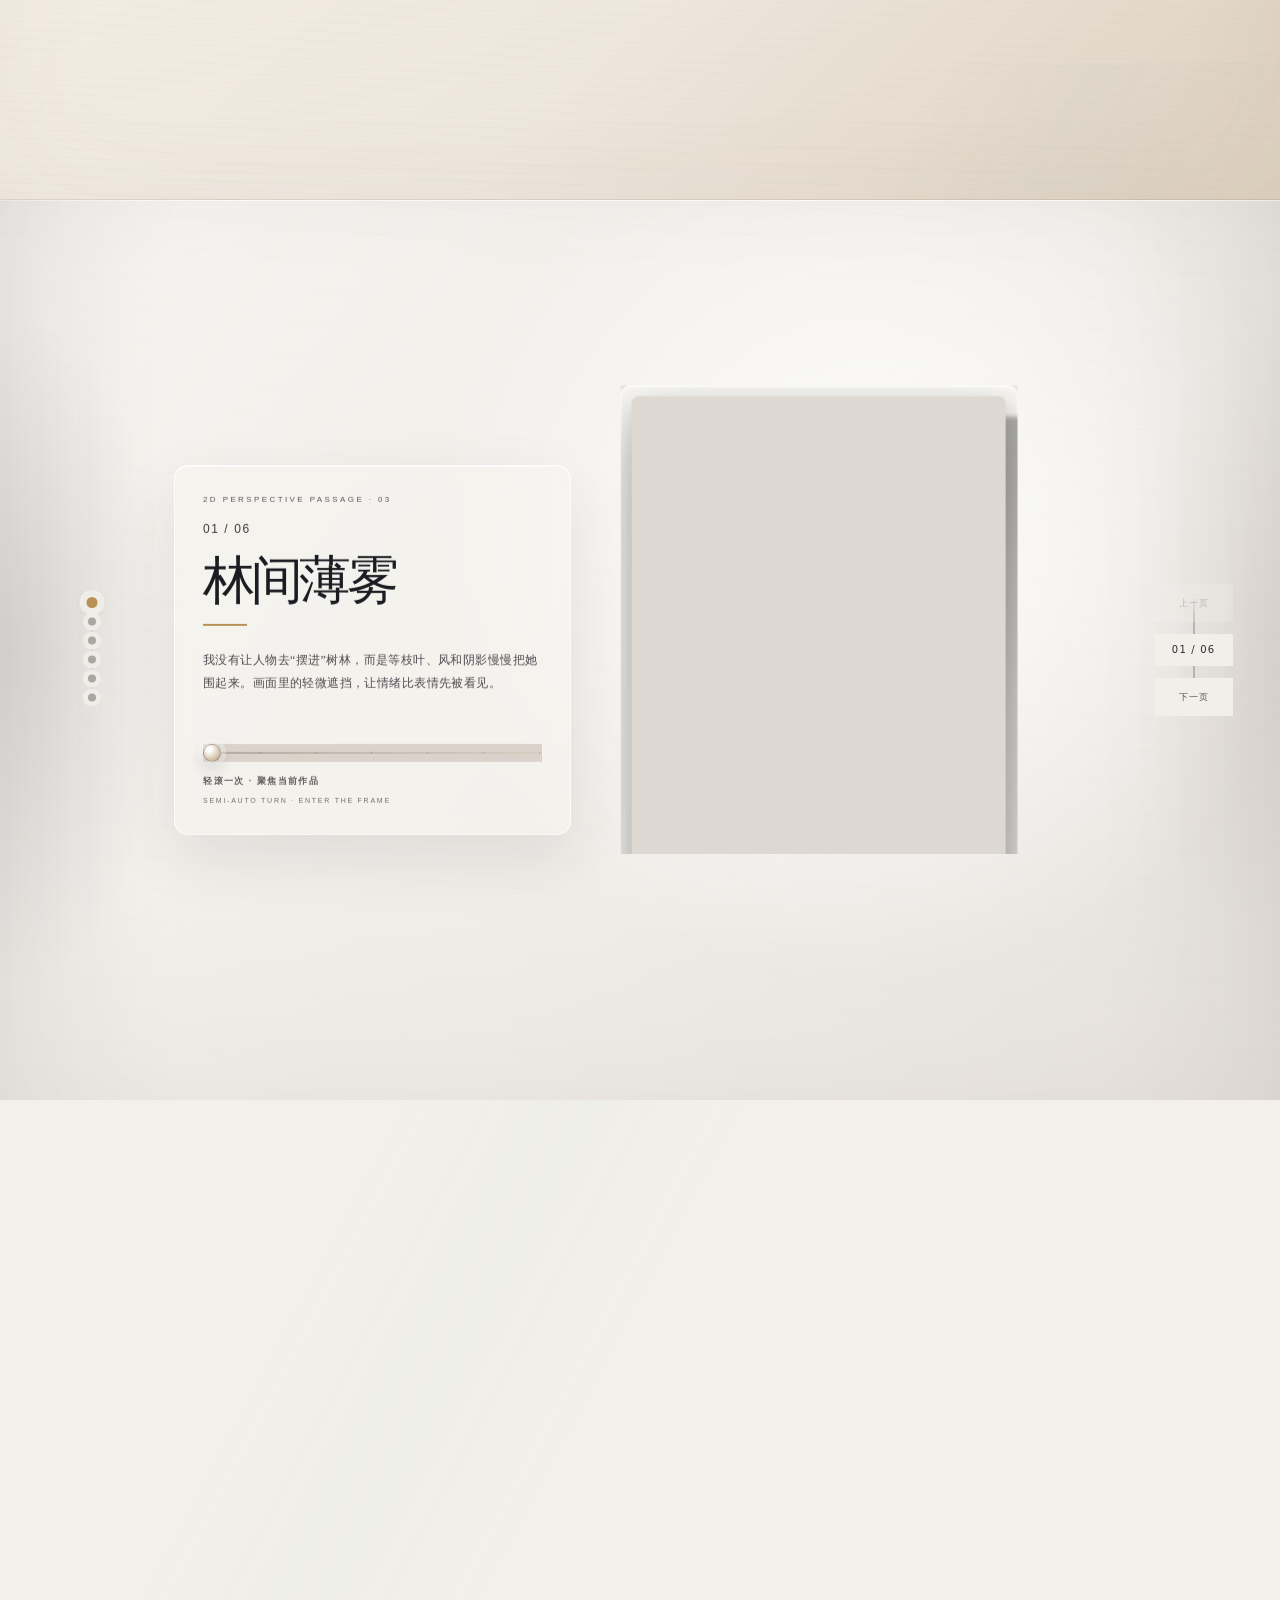
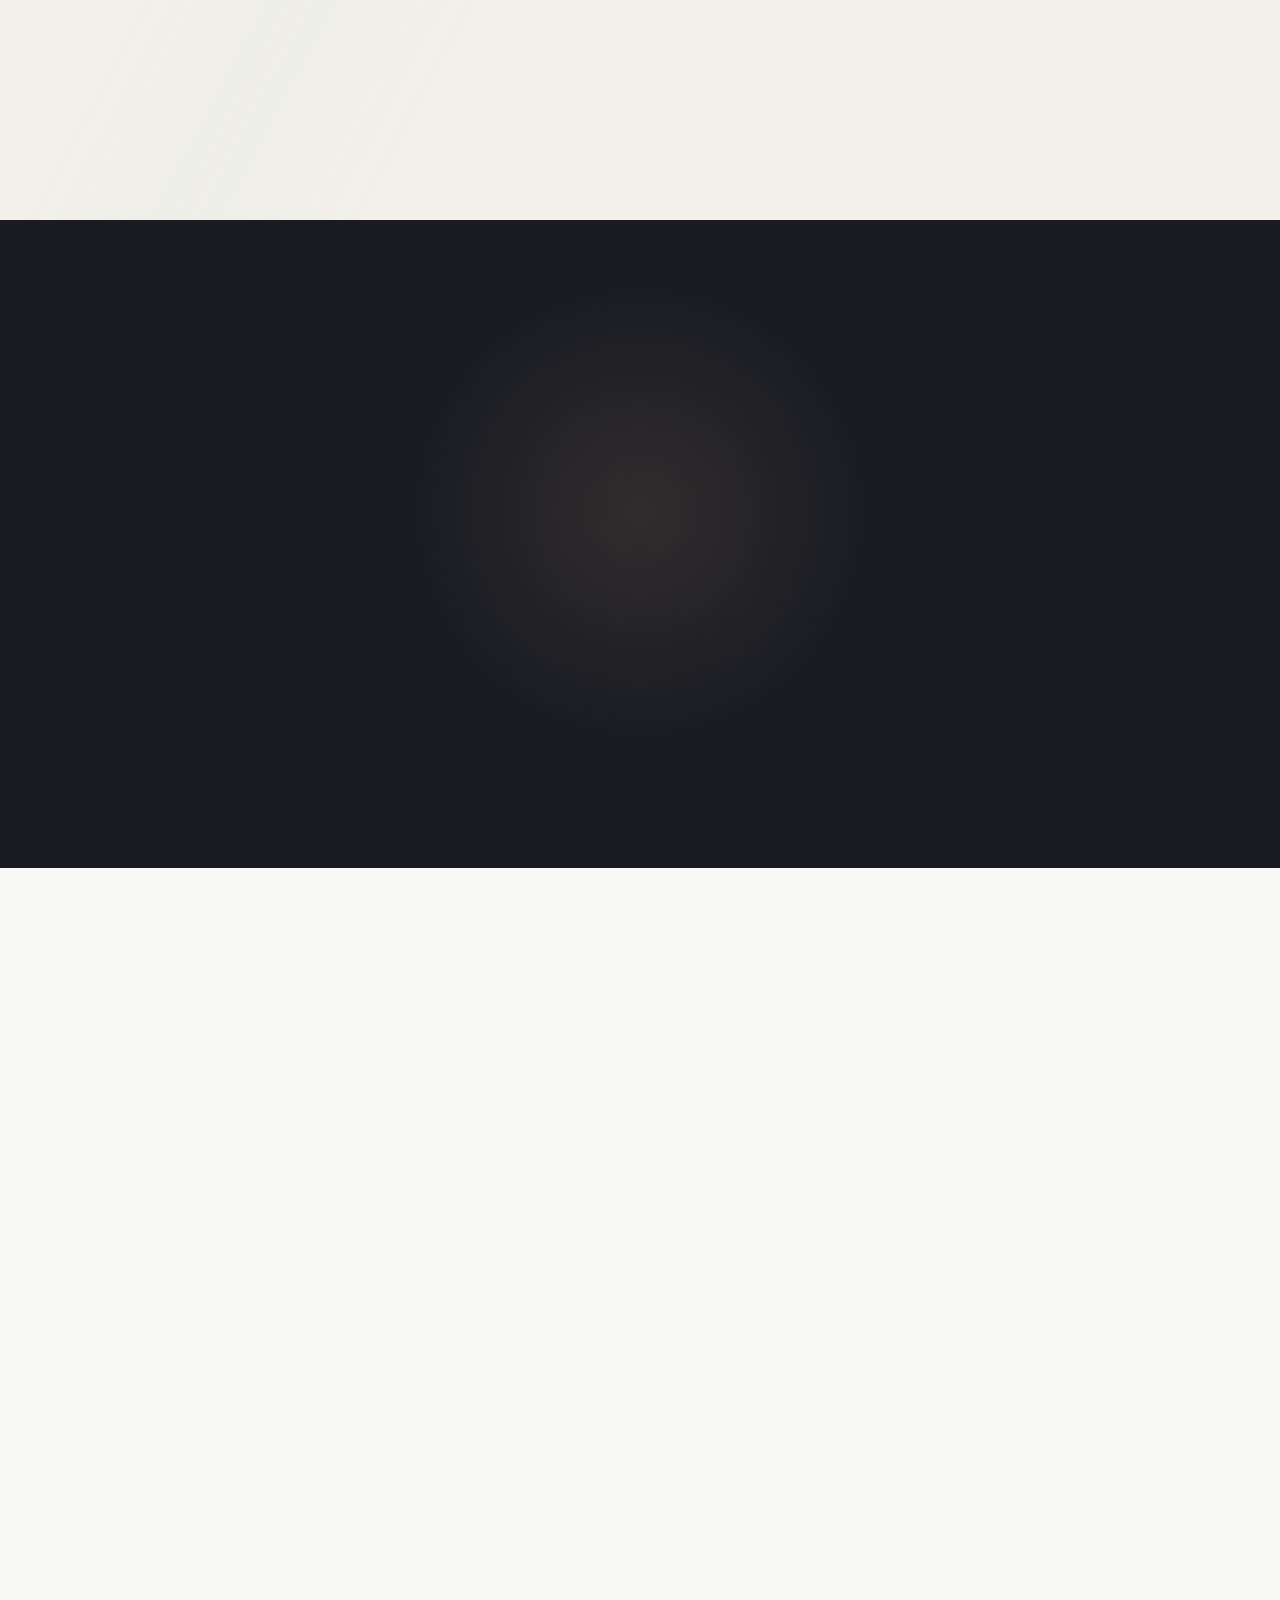
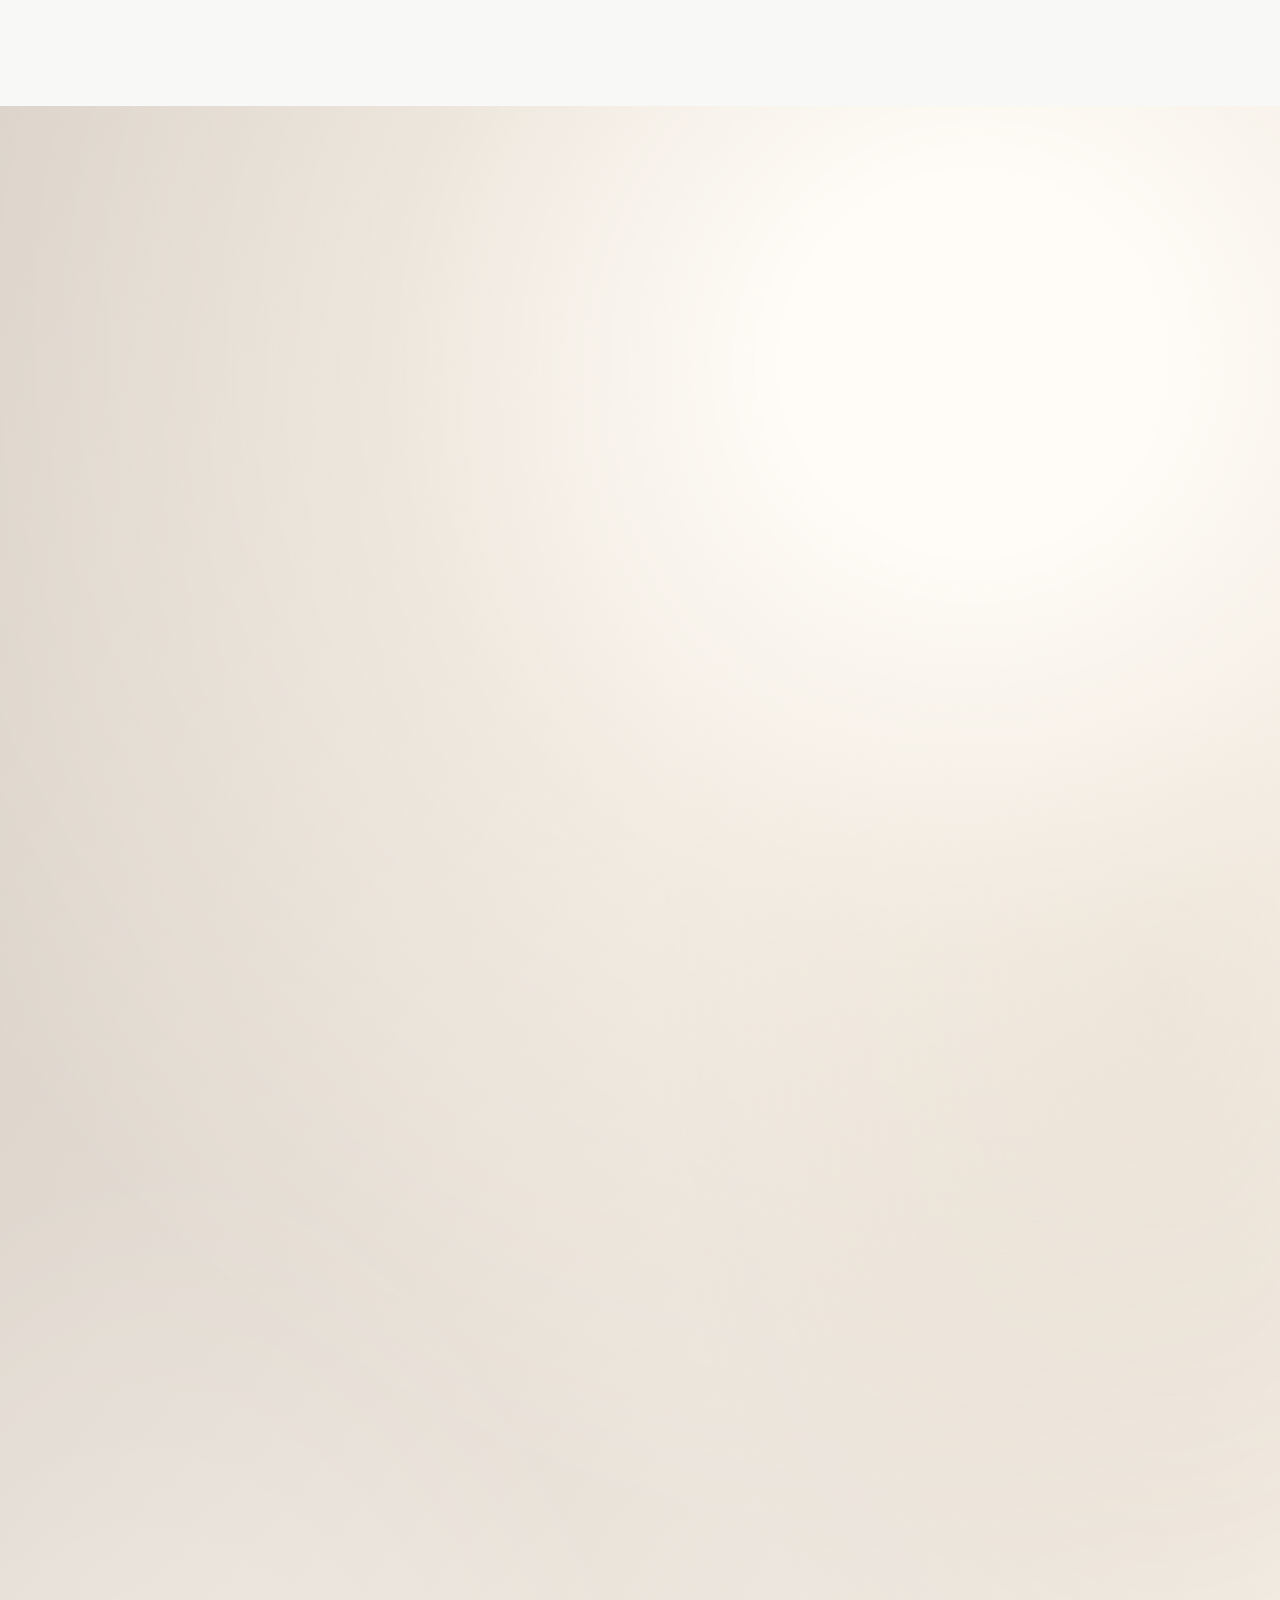
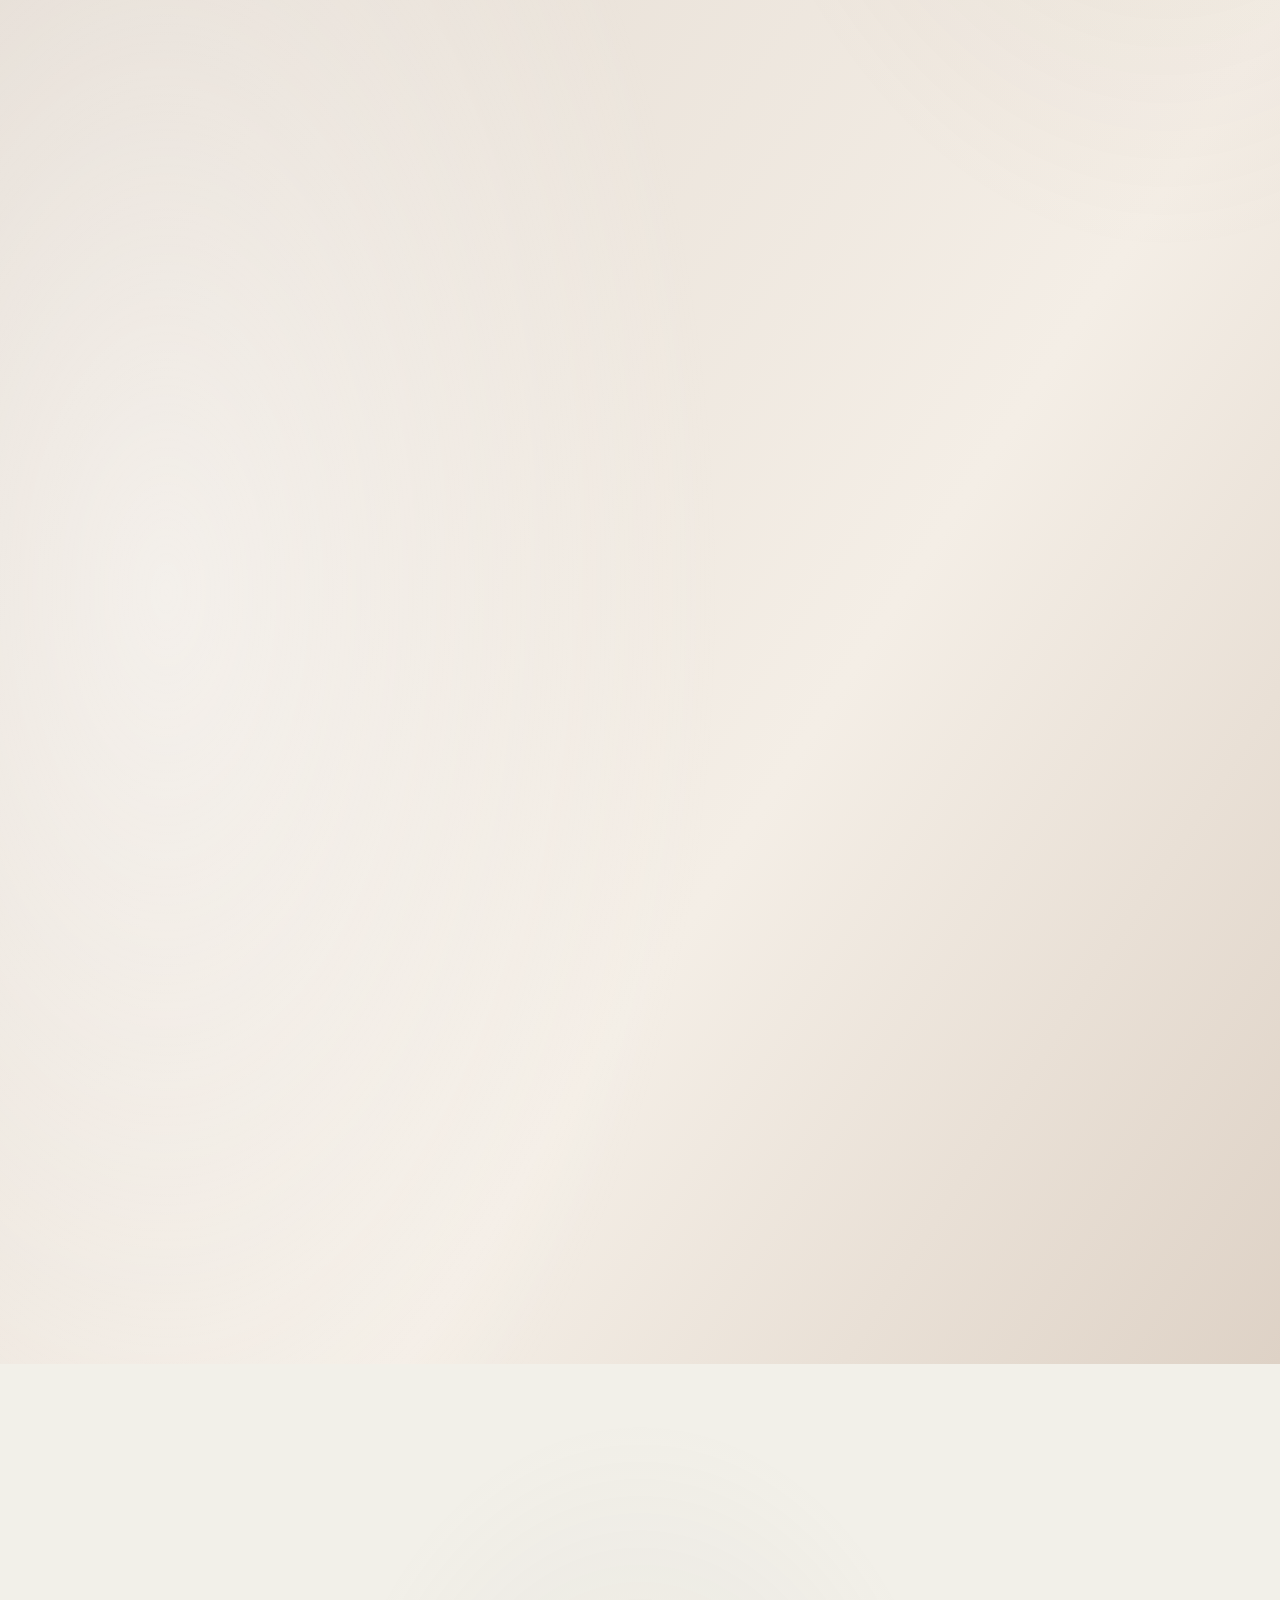
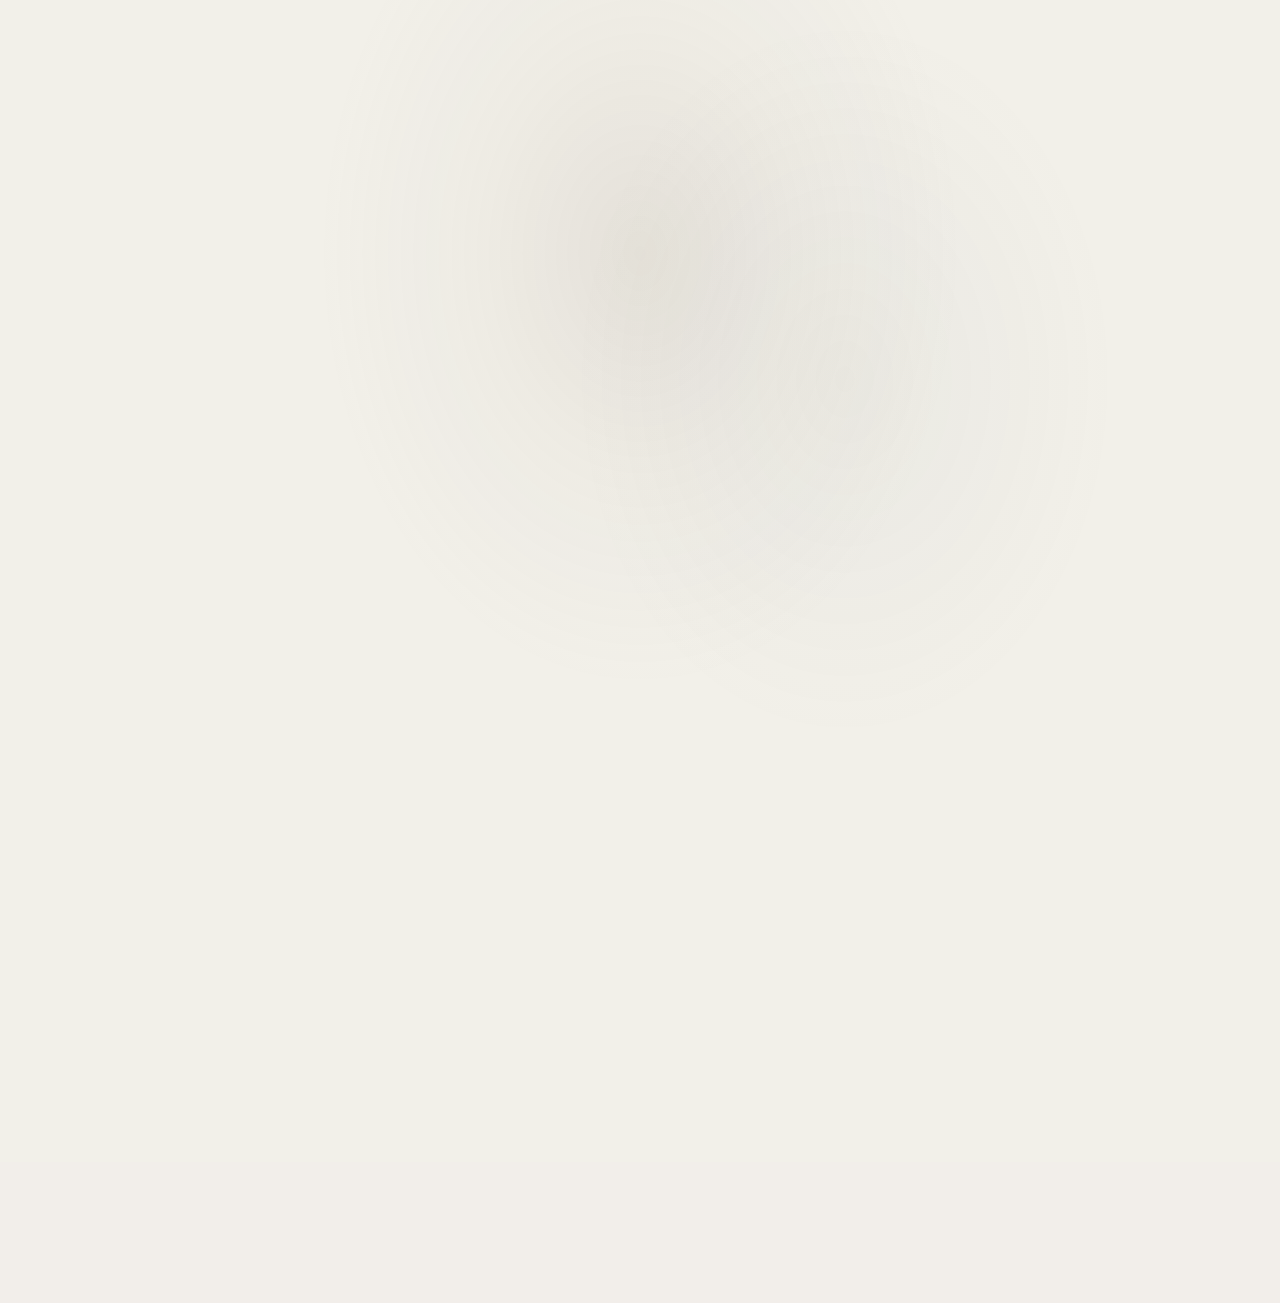
==== commit 8aeff6e9: "Add files via upload" ====
--- a/index.html
+++ b/index.html
@@ -3983,6 +3983,7 @@
   <link rel="stylesheet" href="assets/v54-mobile-fluid.css">
   <link rel="stylesheet" href="assets/v55-mobile-stable.css">
   <link rel="stylesheet" href="assets/v56-mobile-works.css">
+  <link rel="stylesheet" href="assets/v57-apple-fluid-works.css">
 </head>
 <body>
   <!-- v36 opening: egg-white geometric collision with restrained brown/charcoal accents. -->
@@ -6794,7 +6795,7 @@
   <script src="assets/v51-disclosure-motion.js"></script>
   <script src="assets/v53-mobile-runtime.js"></script>
   <script src="assets/v55-mobile-stable.js"></script>
-  <script src="assets/v56-mobile-works.js"></script>
+  <script src="assets/v57-apple-fluid-works.js"></script>
 
 
 
--- a/assets/v57-apple-fluid-works.css
+++ b/assets/v57-apple-fluid-works.css
@@ -0,0 +1,284 @@
+/* LEN v57 — mobile Works: Apple-inspired inertial rail + quieter paddle navigation. */
+
+@media (max-width: 900px) {
+  :root {
+    --v57-ease-out: cubic-bezier(.16, 1, .3, 1);
+    --v57-control-bg: rgba(232, 229, 224, .88);
+    --v57-control-bg-active: rgba(57, 52, 48, .96);
+  }
+
+  /* Let the browser keep its native momentum. JS only settles after momentum ends. */
+  #works .works-grid {
+    gap: clamp(11px, 3.2vw, 16px) !important;
+    padding-top: 5px !important;
+    padding-bottom: 14px !important;
+    scroll-snap-type: none !important;
+    overscroll-behavior-x: contain !important;
+    -webkit-overflow-scrolling: touch !important;
+    cursor: grab;
+  }
+
+  #works .works-grid.is-v57-touching {
+    cursor: grabbing;
+    scroll-snap-type: none !important;
+  }
+
+  #works .work-card,
+  #works .work-card:nth-child(n) {
+    --v57-scale: 1;
+    --v57-y: 0px;
+    --v57-opacity: 1;
+    --v57-caption-opacity: 1;
+    scroll-snap-align: center !important;
+    scroll-snap-stop: normal !important;
+    opacity: var(--v57-opacity) !important;
+    transform: translate3d(0, var(--v57-y), 0) scale(var(--v57-scale)) !important;
+    transform-origin: 50% 52% !important;
+    transition:
+      transform 520ms var(--v57-ease-out),
+      opacity 360ms ease !important;
+    will-change: transform, opacity !important;
+  }
+
+  #works .works-grid.is-v57-touching .work-card,
+  #works .works-grid.is-v57-scrolling .work-card {
+    transition-duration: 0ms !important;
+  }
+
+  /* Quieter card treatment: photography first, chrome second. */
+  #works .work-card .media,
+  #works .work-card[data-exhibit-active] .media,
+  #works .work-card[data-depth-current] .media {
+    border-radius: 20px 20px 0 0 !important;
+    background: #e9e6e1 !important;
+    box-shadow: none !important;
+  }
+
+  #works .work-card .media img,
+  #works .work-card[data-exhibit-active] .media img,
+  #works .work-card[data-depth-current] .media img,
+  #works .work-card.v53-tap .media img,
+  #works .work-card:focus-within .media img {
+    --v57-image-scale: 1.012;
+    transform: scale(var(--v57-image-scale)) !important;
+    transform-origin: 50% 50% !important;
+    transition: transform 680ms var(--v57-ease-out) !important;
+  }
+
+  #works .works-grid.is-v57-touching .work-card .media img,
+  #works .works-grid.is-v57-scrolling .work-card .media img {
+    transition-duration: 0ms !important;
+  }
+
+  #works .work-card figcaption,
+  #works .works-exhibit__sticky.is-copy-hidden .work-card figcaption,
+  #works .works-exhibit__sticky.is-switching .work-card figcaption {
+    position: relative;
+    min-height: 58px !important;
+    padding: 12px 14px 11px !important;
+    border: 1px solid rgba(55, 49, 44, .08) !important;
+    border-top: 0 !important;
+    border-radius: 0 0 20px 20px !important;
+    background: rgba(248, 246, 242, .98) !important;
+    box-shadow: 0 12px 30px rgba(44, 38, 33, .055) !important;
+    opacity: var(--v57-caption-opacity) !important;
+  }
+
+  #works .work-card figcaption::after {
+    display: none !important;
+  }
+
+  #works .work-card h3 {
+    font-size: clamp(20px, 5.8vw, 27px) !important;
+    line-height: 1.08 !important;
+    letter-spacing: -.025em !important;
+  }
+
+  #works .work-card figcaption p:not(.work-card__editor-note),
+  #works .work-card figcaption b {
+    opacity: .72;
+  }
+
+  /* Apple-like paddle nav: no giant pill, just status + two quiet circular controls. */
+  #works .works-loop-controls,
+  #works .works-exhibit__sticky.is-copy-hidden .works-loop-controls {
+    display: grid !important;
+    grid-template-columns: minmax(0, 1fr) 42px 42px !important;
+    grid-template-areas: "status prev next" !important;
+    gap: 8px !important;
+    width: var(--v55-work-width) !important;
+    height: 46px !important;
+    min-height: 46px !important;
+    margin: 2px auto 0 !important;
+    padding: 0 !important;
+    border: 0 !important;
+    border-radius: 0 !important;
+    background: transparent !important;
+    box-shadow: none !important;
+    overflow: visible !important;
+    contain: none !important;
+  }
+
+  #works .works-loop-controls span {
+    grid-area: status !important;
+    position: relative !important;
+    display: flex !important;
+    align-items: center !important;
+    justify-content: flex-start !important;
+    min-height: 42px !important;
+    padding: 0 0 11px !important;
+    color: rgba(61, 55, 50, .62) !important;
+    font: 500 9px/1 Arial, sans-serif !important;
+    letter-spacing: .16em !important;
+  }
+
+  #works .works-loop-controls span::before,
+  #works .works-loop-controls span::after {
+    content: "";
+    position: absolute;
+    left: 0;
+    bottom: 8px;
+    height: 2px;
+    border-radius: 999px;
+  }
+
+  #works .works-loop-controls span::before {
+    width: min(96px, 34vw);
+    background: rgba(78, 69, 62, .12);
+  }
+
+  #works .works-loop-controls span::after {
+    width: calc(min(96px, 34vw) * var(--v57-progress, .1667));
+    background: rgba(56, 50, 45, .58);
+    transition: width 460ms var(--v57-ease-out);
+  }
+
+  #works .works-loop-controls button {
+    position: relative !important;
+    display: grid !important;
+    place-items: center !important;
+    width: 42px !important;
+    min-width: 42px !important;
+    height: 42px !important;
+    min-height: 42px !important;
+    padding: 0 !important;
+    border: 0 !important;
+    border-radius: 50% !important;
+    color: rgba(42, 38, 35, .86) !important;
+    background: var(--v57-control-bg) !important;
+    box-shadow: inset 0 0 0 1px rgba(38, 33, 30, .035) !important;
+    -webkit-backdrop-filter: blur(18px) saturate(1.1);
+    backdrop-filter: blur(18px) saturate(1.1);
+    transition:
+      transform 420ms var(--v57-ease-out),
+      background 260ms ease,
+      color 260ms ease,
+      opacity 260ms ease !important;
+  }
+
+  #works #works-loop-prev { grid-area: prev !important; }
+  #works #works-loop-next { grid-area: next !important; }
+
+  #works #works-loop-prev::after,
+  #works #works-loop-next::after {
+    content: "" !important;
+    width: 8px;
+    height: 8px;
+    border-top: 1.5px solid currentColor;
+    border-right: 1.5px solid currentColor;
+    font-size: 0 !important;
+  }
+
+  #works #works-loop-prev::after {
+    transform: translateX(1px) rotate(-135deg);
+  }
+
+  #works #works-loop-next::after {
+    transform: translateX(-1px) rotate(45deg);
+  }
+
+  #works .works-loop-controls button:not(:disabled):active {
+    color: #fff !important;
+    background: var(--v57-control-bg-active) !important;
+    transform: scale(.90) !important;
+  }
+
+  #works .works-loop-controls button:disabled {
+    opacity: .34 !important;
+    background: rgba(232, 229, 224, .52) !important;
+  }
+
+  /* The description disclosure now follows the same quiet circular control language. */
+  #works.v56-description-ready .works-description-toggle,
+  #works.v57-description-ready .works-description-toggle {
+    min-height: 46px;
+    padding: 11px 0 9px;
+    color: rgba(61, 54, 49, .78);
+    border-top-color: rgba(71, 61, 54, .12);
+    font-size: 12px;
+    letter-spacing: .09em;
+  }
+
+  #works .works-description-toggle i {
+    flex-basis: 29px;
+    width: 29px;
+    height: 29px;
+    border: 0 !important;
+    color: rgba(47, 43, 39, .82);
+    background: rgba(232, 229, 224, .86) !important;
+    box-shadow: inset 0 0 0 1px rgba(38, 33, 30, .035);
+    transition:
+      color 300ms ease,
+      background 300ms ease,
+      transform 620ms var(--v57-ease-out) !important;
+  }
+
+  #works .works-description-toggle i::before,
+  #works .works-description-toggle i::after {
+    width: 9px;
+  }
+
+  #works.v56-description-open .works-description-toggle i,
+  #works.v57-description-open .works-description-toggle i {
+    color: #fff;
+    background: rgba(60, 53, 48, .96) !important;
+    transform: rotate(180deg) scale(.96);
+  }
+
+  /* Avoid the heavy gray curtain visible between cards in the screen recording. */
+  #works .works-grid::before,
+  #works .works-grid::after {
+    box-shadow: none !important;
+    filter: none !important;
+  }
+}
+
+@media (max-width: 390px) {
+  #works .work-card figcaption,
+  #works .works-exhibit__sticky.is-copy-hidden .work-card figcaption,
+  #works .works-exhibit__sticky.is-switching .work-card figcaption {
+    min-height: 54px !important;
+    padding-inline: 12px !important;
+  }
+
+  #works .works-loop-controls,
+  #works .works-exhibit__sticky.is-copy-hidden .works-loop-controls {
+    grid-template-columns: minmax(0, 1fr) 40px 40px !important;
+  }
+
+  #works .works-loop-controls button {
+    width: 40px !important;
+    min-width: 40px !important;
+    height: 40px !important;
+    min-height: 40px !important;
+  }
+}
+
+@media (prefers-reduced-motion: reduce) {
+  #works .work-card,
+  #works .work-card .media img,
+  #works .works-loop-controls button,
+  #works .works-loop-controls span::after {
+    transition-duration: 1ms !important;
+  }
+}
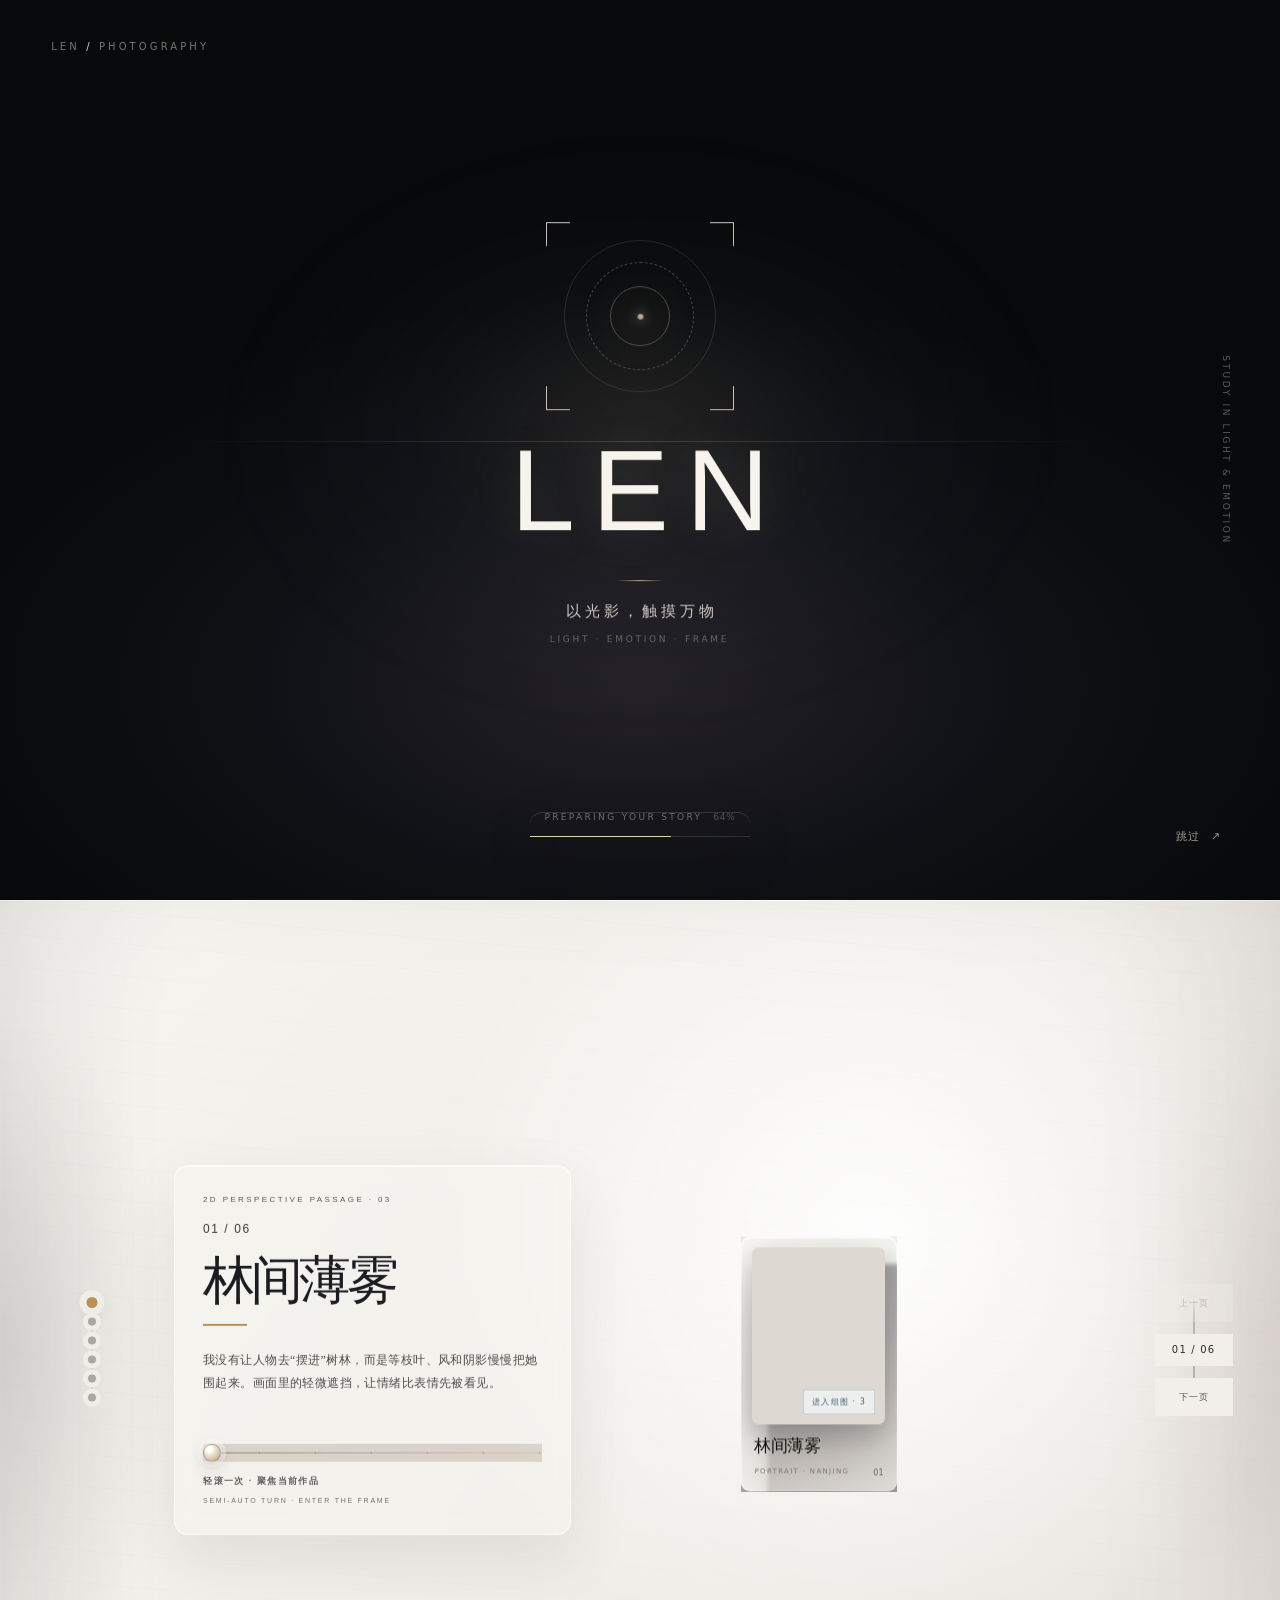
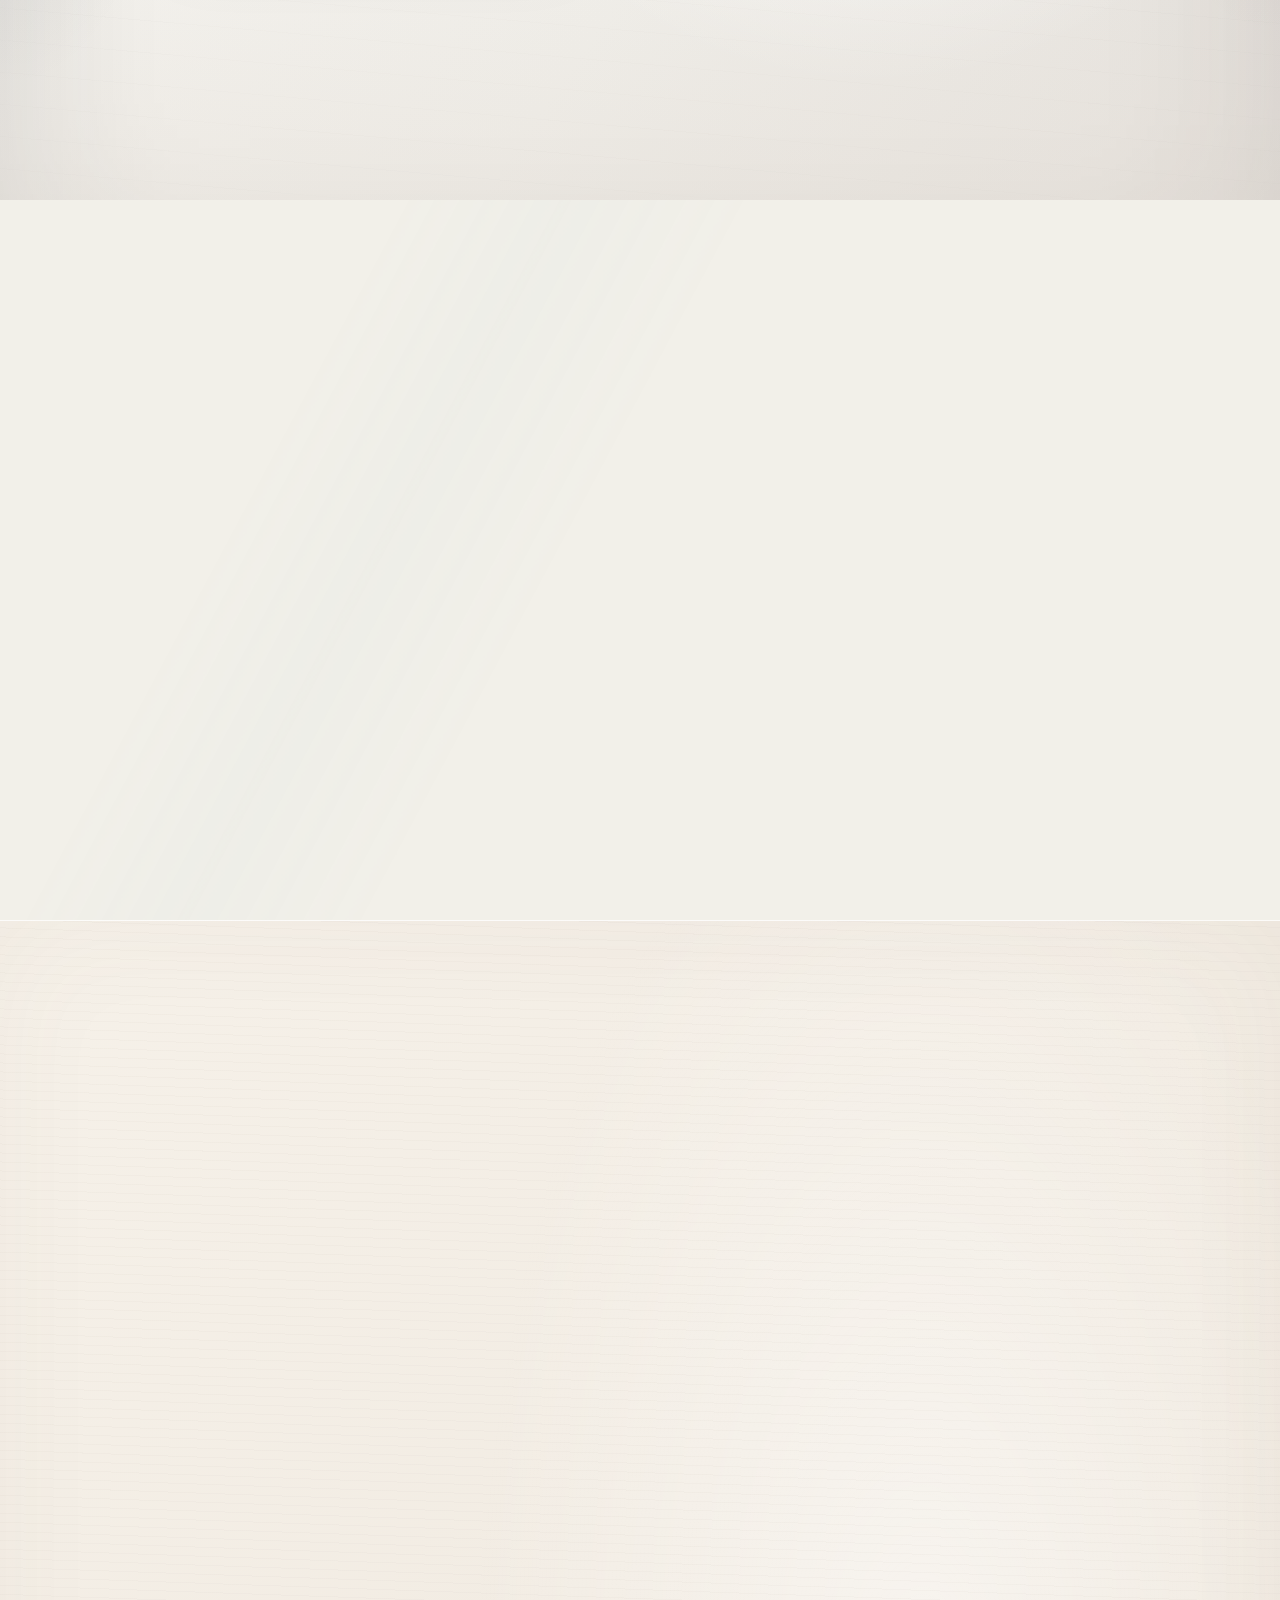
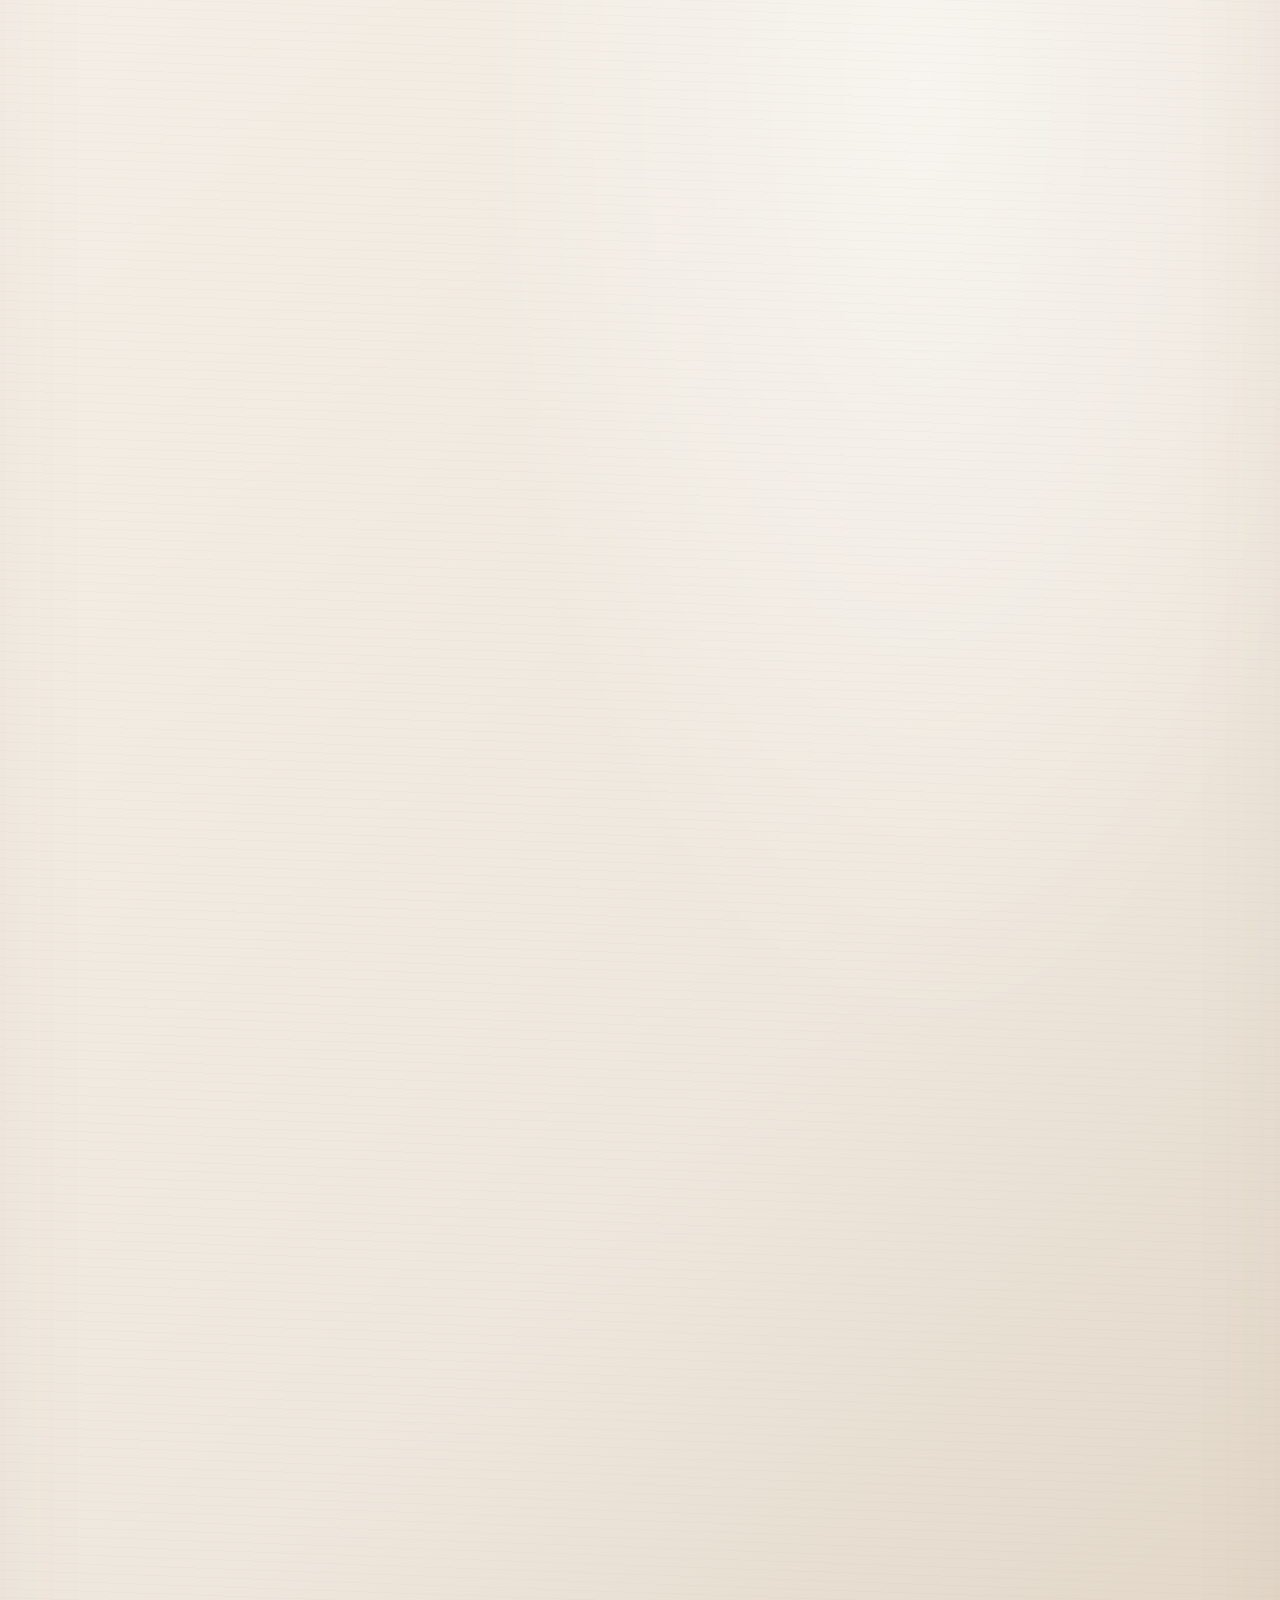
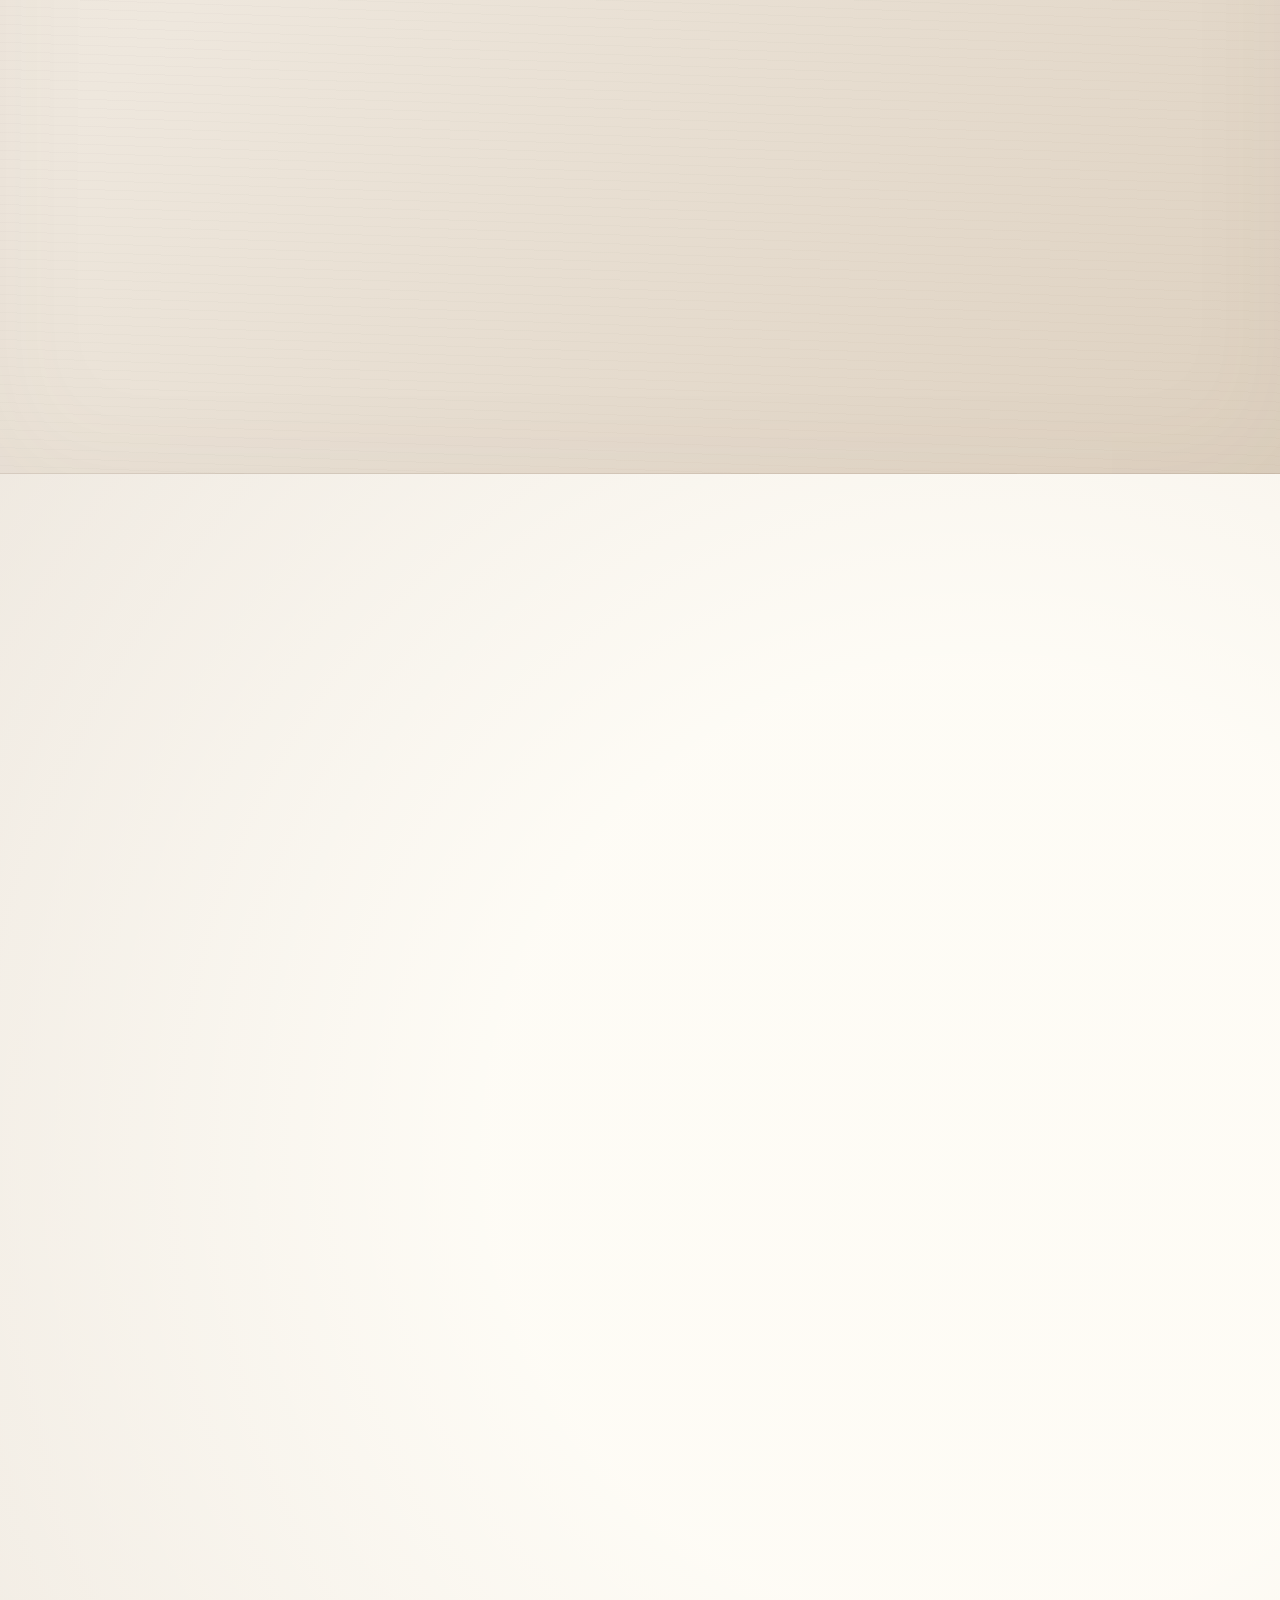
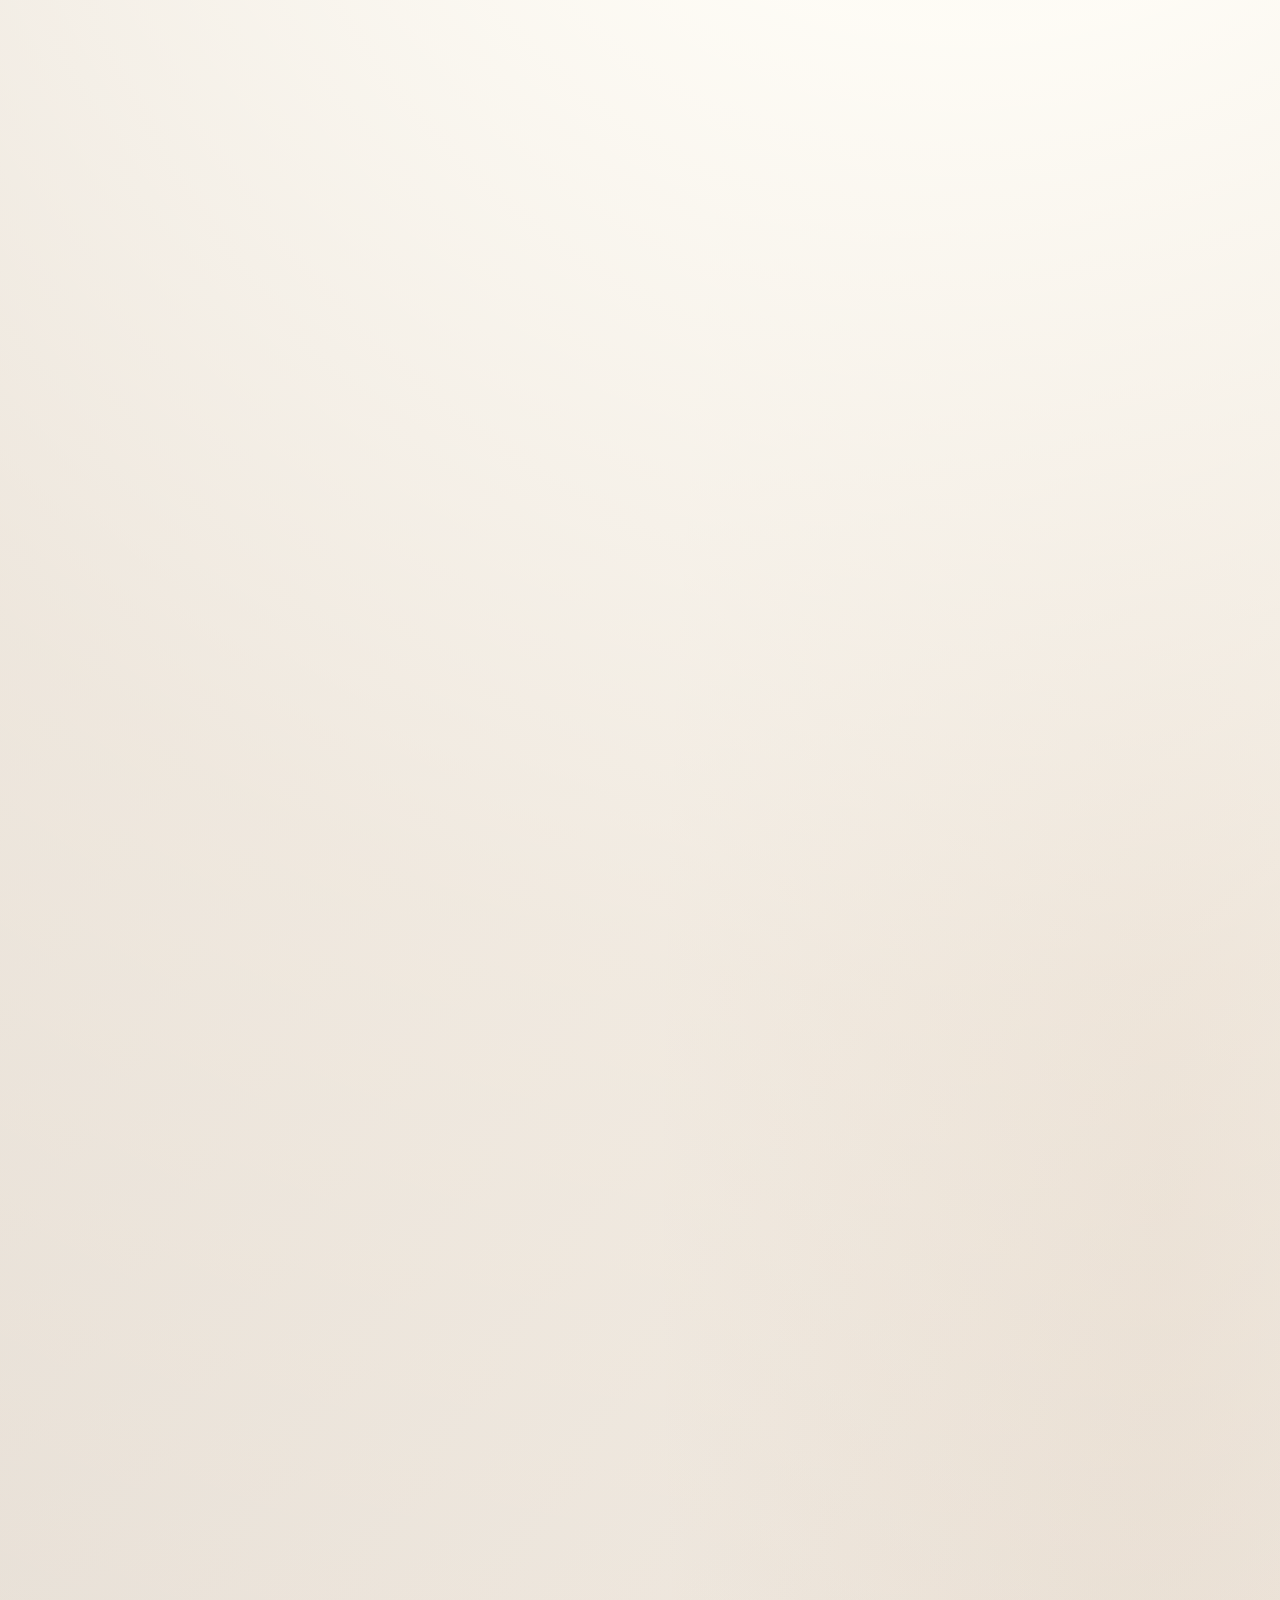
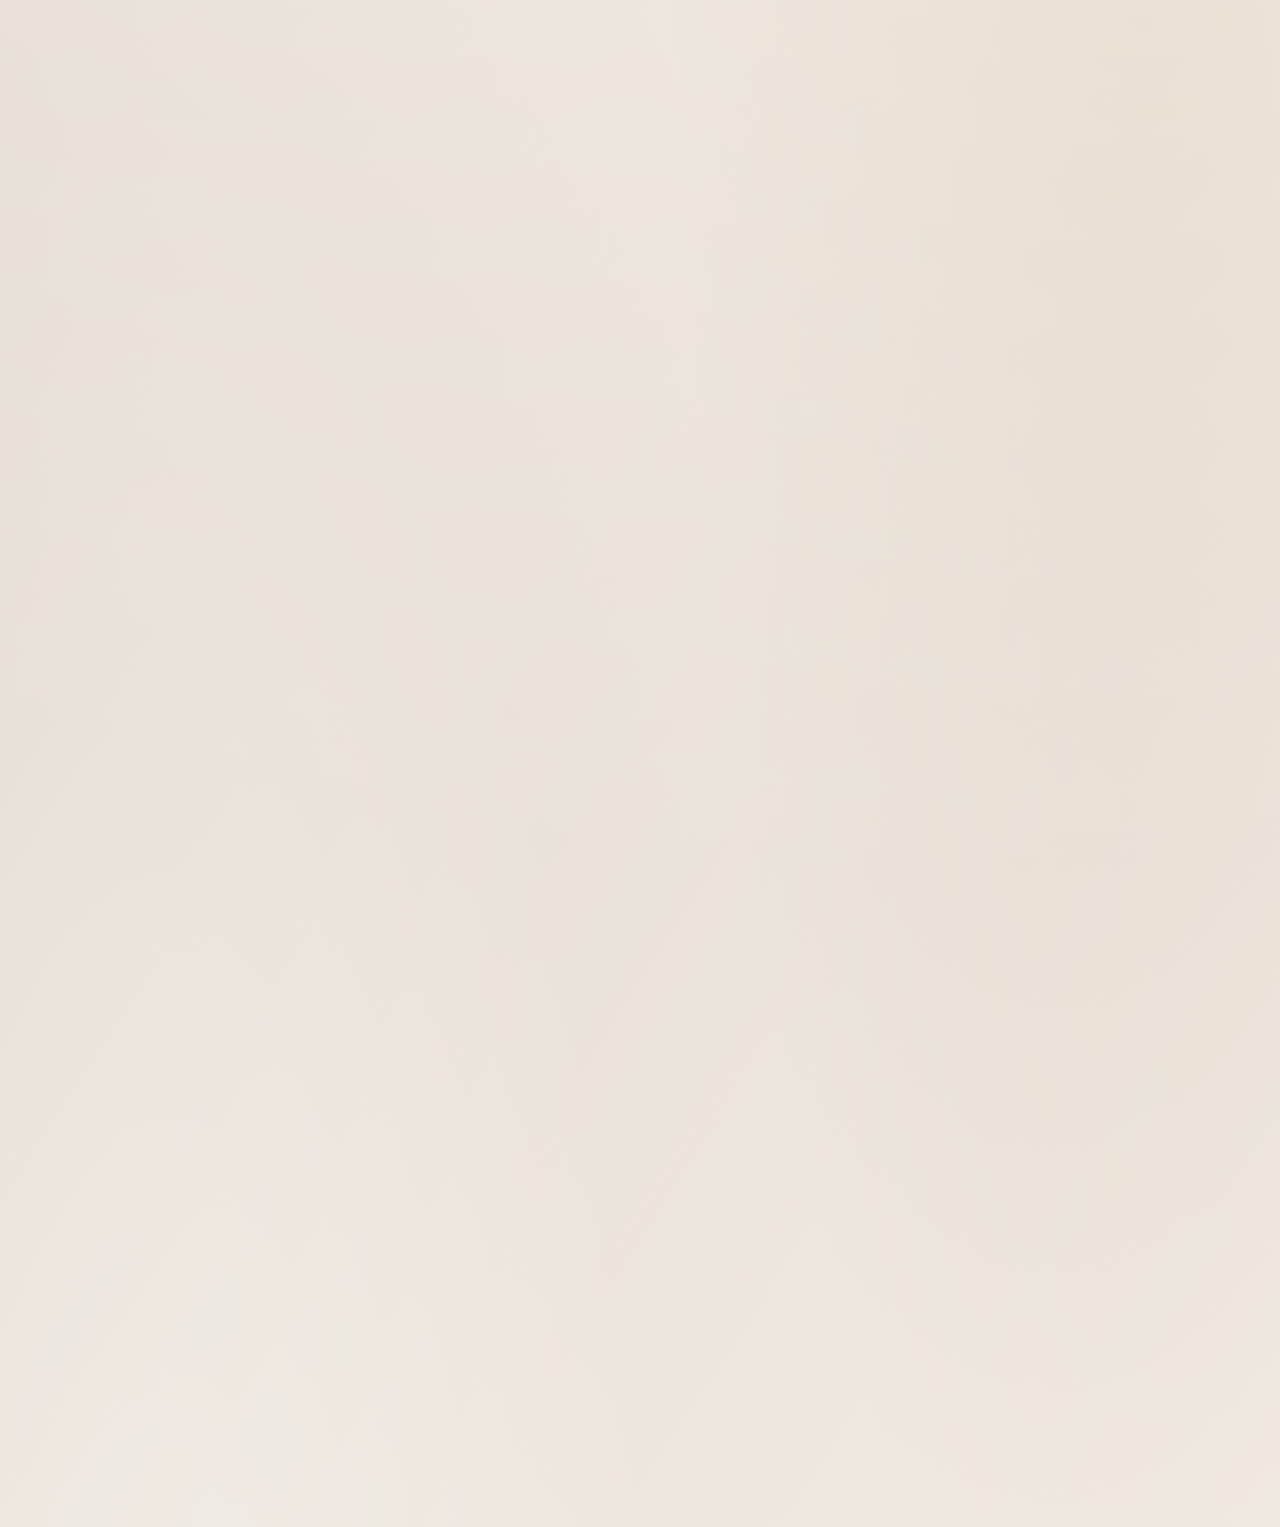
==== commit e0293150: "Deploy LEN V60 final site and cinematic intro" ====
--- a/index.html
+++ b/index.html
@@ -16,4119 +16,106 @@
   <meta name="twitter:description" content="南京独立摄影师 LEN 的人像、情绪与故事摄影作品集。">
   <meta name="twitter:image" content="https://alenphot.com/assets/hero.webp">
   <link rel="preload" as="image" href="assets/hero.webp" fetchpriority="high">
-  <style>
-    :root {
-      --ink: #11120f;
-      --paper: #f2f0e9;
-      --paper-2: #e8e5dc;
-      --white: #faf9f5;
-      --muted: #96988f;
-      --line: rgba(17, 18, 15, 0.16);
-      --gold: #b9a16c;
-      --shadow: 0 24px 70px rgba(0, 0, 0, 0.22);
-      --ease-out-expo: cubic-bezier(.16, 1, .3, 1);
-      --ease-out-quart: cubic-bezier(.25, 1, .5, 1);
-      --ease-in-out-cubic: cubic-bezier(.65, 0, .35, 1);
-      --ease-weight: cubic-bezier(.2, .78, .18, 1);
-      --ease-spring: cubic-bezier(.17, .89, .32, 1.18);
-    }
-
-    * {
-      box-sizing: border-box;
-    }
-
-    html {
-      scroll-behavior: smooth;
-      background: var(--ink);
-      -webkit-text-size-adjust: 100%;
-    }
-
-    html.intro-lock,
-    html.intro-lock body {
-      overflow: hidden;
-    }
-
-    html.intro-lock .site-header,
-    html.intro-lock main,
-    html.intro-lock .site-footer {
-      opacity: 0;
-      transform: translateY(18px) scale(1.006);
-    }
-
-    .site-header,
-    main,
-    .site-footer {
-      transition:
-        opacity 1.25s cubic-bezier(.16,1,.3,1),
-        transform 1.4s cubic-bezier(.16,1,.3,1);
-    }
-
-    html.intro-reveal .site-header,
-    html.intro-reveal main,
-    html.intro-reveal .site-footer {
-      opacity: 1;
-      transform: none;
-    }
-
-    body {
-      margin: 0;
-      min-width: 320px;
-      overflow-x: hidden;
-      overflow-x: clip;
-      color: var(--ink);
-      background: var(--paper);
-      font-family: "Microsoft YaHei", "微软雅黑", "Source Han Sans SC",
-        "思源黑体", "Noto Sans CJK SC", system-ui, -apple-system,
-        BlinkMacSystemFont, "Segoe UI", sans-serif;
-      -webkit-font-smoothing: antialiased;
-      -webkit-text-size-adjust: 100%;
-      text-rendering: optimizeLegibility;
-    }
-
-    body::after {
-      content: "";
-      position: fixed;
-      inset: 0;
-      z-index: 4800;
-      opacity: .045;
-      background-image:
-        repeating-radial-gradient(circle at 20% 30%, rgba(255,255,255,.58) 0 1px, transparent 1px 4px),
-        repeating-linear-gradient(108deg, rgba(0,0,0,.28) 0 1px, transparent 1px 5px);
-      background-size: 8px 8px, 11px 11px;
-      mix-blend-mode: soft-light;
-      pointer-events: none;
-    }
-
-    a {
-      color: inherit;
-      text-decoration: none;
-    }
-
-    button,
-    input {
-      font: inherit;
-    }
-
-    button {
-      color: inherit;
-    }
-
-    button,
-    a {
-      -webkit-tap-highlight-color: transparent;
-      touch-action: manipulation;
-    }
-
-    img {
-      display: block;
-      width: 100%;
-      height: 100%;
-      object-fit: cover;
-    }
-
-    [hidden] {
-      display: none !important;
-    }
-
-    ::selection {
-      color: var(--white);
-      background: #696d58;
-    }
-
-    .intro {
-      position: fixed;
-      inset: 0;
-      z-index: 9999;
-      display: grid;
-      place-items: center;
-      overflow: hidden;
-      color: var(--white);
-      background:
-        radial-gradient(circle at 50% 44%, rgba(185,161,108,.12), transparent 28%),
-        radial-gradient(circle at 50% 50%, #171914 0, #0d0e0c 58%);
-      contain: strict;
-    }
-
-    .intro__visual {
-      position: absolute;
-      inset: 0;
-      z-index: 0;
-      overflow: hidden;
-      opacity: .04;
-      clip-path: inset(48.5% 0 48.5% 0);
-      transform: scale(1.075);
-      filter: blur(16px) brightness(.48);
-      transition:
-        clip-path 1.42s cubic-bezier(.76, 0, .18, 1),
-        transform 2.15s var(--ease-out-expo),
-        filter 1.6s var(--ease-out-quart),
-        opacity .9s ease;
-      will-change: clip-path, transform, filter, opacity;
-    }
-
-    .intro__visual img {
-      position: absolute;
-      inset: 0;
-      width: 100%;
-      height: 100%;
-      object-fit: cover;
-      object-position: center 48%;
-    }
-
-    .intro__visual::after {
-      content: "";
-      position: absolute;
-      inset: 0;
-      background:
-        linear-gradient(90deg, rgba(5,8,5,.72), rgba(5,8,5,.2) 58%, rgba(5,8,5,.34)),
-        linear-gradient(0deg, rgba(5,8,5,.52), transparent 52%),
-        radial-gradient(circle at 52% 44%, transparent 0 18%, rgba(4,5,4,.28) 72%);
-      pointer-events: none;
-    }
-
-    .intro.is-imaged .intro__visual {
-      opacity: .78;
-      clip-path: inset(0 0 0 0);
-      transform: scale(1.022);
-      filter: blur(0) brightness(.82);
-    }
-
-    .intro__exposure {
-      position: absolute;
-      inset: -20%;
-      z-index: 1;
-      opacity: 0;
-      background:
-        radial-gradient(ellipse at 48% 48%, rgba(235,220,178,.24), transparent 22%),
-        linear-gradient(112deg, transparent 37%, rgba(255,246,218,.14) 48%, transparent 58%);
-      mix-blend-mode: screen;
-      transform: translate3d(-9%, 0, 0) scale(.92);
-      pointer-events: none;
-    }
-
-    .intro.is-imaged .intro__exposure {
-      animation: intro-exposure 1.85s var(--ease-in-out-cubic) .08s both;
-    }
-
-    .intro::before,
-    .intro::after {
-      content: "";
-      position: absolute;
-      left: 0;
-      width: 100%;
-      height: 50%;
-      background: #0d0e0c;
-    }
-
-    .intro::before {
-      top: 0;
-      transform-origin: top;
-    }
-
-    .intro::after {
-      bottom: 0;
-      transform-origin: bottom;
-    }
-
-    .intro__brand {
-      position: relative;
-      z-index: 2;
-      display: grid;
-      justify-items: center;
-      gap: 18px;
-      animation: brand-in 1.18s var(--ease-spring) .08s both;
-    }
-
-    .intro__brand::before {
-      content: "";
-      position: absolute;
-      top: 50%;
-      left: 50%;
-      z-index: -1;
-      width: clamp(230px, 36vw, 560px);
-      aspect-ratio: 1.8 / 1;
-      border: 0;
-      border-radius: 50%;
-      background:
-        radial-gradient(ellipse, rgba(209,189,134,.16), transparent 66%);
-      opacity: .68;
-      transform: translate3d(-50%, -50%, 0);
-      pointer-events: none;
-    }
-
-    .intro__brand strong {
-      position: relative;
-      display: flex;
-      font-family: Arial, Helvetica, sans-serif;
-      font-size: clamp(68px, 10vw, 148px);
-      font-weight: 700;
-      line-height: 0.8;
-      gap: clamp(2px, .45vw, 8px);
-      letter-spacing: -0.075em;
-      animation: intro-word-settle 1.55s var(--ease-spring) .18s both;
-      will-change: transform, filter;
-    }
-
-    .intro__letter {
-      display: inline-block;
-      transform-origin: center;
-      will-change: transform, opacity, filter;
-    }
-
-    .intro__letter:nth-child(1) { animation: intro-letter-in 1.1s var(--ease-out-expo) .06s both; }
-    .intro__letter:nth-child(2) { animation: intro-letter-in 1.18s var(--ease-out-expo) .13s both; }
-    .intro__letter:nth-child(3) { animation: intro-letter-in 1.26s var(--ease-out-expo) .2s both; }
-
-    .intro__brand i {
-      width: 72px;
-      height: 1px;
-      background: var(--gold);
-      transform-origin: center;
-      animation: line-in 1.05s var(--ease-out-expo) .45s both;
-    }
-
-    .intro__brand span {
-      color: rgba(255, 255, 255, 0.58);
-      font-size: 9px;
-      letter-spacing: 0.5em;
-      animation: intro-kicker-in .9s var(--ease-out-quart) .58s both;
-    }
-
-    .intro__progress {
-      position: absolute;
-      right: 50%;
-      bottom: clamp(54px, 8vh, 90px);
-      z-index: 3;
-      width: min(380px, calc(100vw - 56px));
-      transform: translateX(50%);
-    }
-
-    .intro__progress-meta {
-      display: flex;
-      align-items: flex-end;
-      justify-content: space-between;
-      gap: 20px;
-      margin-bottom: 12px;
-      color: rgba(255,255,255,.48);
-      font: 400 8px/1 Arial, Helvetica, sans-serif;
-      letter-spacing: .32em;
-    }
-
-    .intro__progress-meta b {
-      color: rgba(255,255,255,.88);
-      font-size: 12px;
-      font-weight: 400;
-      letter-spacing: .08em;
-    }
-
-    .intro__progress-meta em {
-      font-style: normal;
-    }
-
-    .intro__progress-track {
-      position: relative;
-      height: 2px;
-      overflow: hidden;
-      background: rgba(255,255,255,.16);
-    }
-
-    .intro__progress-track i {
-      position: absolute;
-      inset: 0;
-      display: block;
-      background: linear-gradient(90deg, #786a4b, #d1bd86);
-      box-shadow: 0 0 22px rgba(209,189,134,.35);
-      transform: scaleX(0);
-      transform-origin: left;
-      will-change: transform;
-    }
-
-    .intro__progress-track::after {
-      content: "";
-      position: absolute;
-      top: 0;
-      bottom: 0;
-      left: 0;
-      width: 34%;
-      background: linear-gradient(90deg, transparent, rgba(255,255,255,.96), transparent);
-      filter: drop-shadow(0 0 7px rgba(209,189,134,.82));
-      transform: translate3d(-130%, 0, 0);
-      animation: intro-scan 1.15s cubic-bezier(.45,0,.55,1) infinite;
-      will-change: transform;
-      pointer-events: none;
-    }
-
-    .intro__skip {
-      position: absolute;
-      right: 28px;
-      bottom: 26px;
-      z-index: 3;
-      padding: 8px 12px;
-      border: 0;
-      color: rgba(255, 255, 255, 0.55);
-      background: transparent;
-      cursor: pointer;
-      transition:
-        color .45s ease,
-        background .45s ease,
-        border-color .45s ease,
-        opacity .45s ease,
-        transform .7s cubic-bezier(.16,1,.3,1);
-    }
-
-    .intro.is-hidden {
-      display: none;
-    }
-
-    .intro.is-leaving {
-      animation: intro-out 1.08s var(--ease-in-out-cubic) forwards;
-    }
-
-    .intro.is-leaving .intro__letter {
-      animation: letter-dissolve .88s cubic-bezier(.2,.72,.2,1) forwards;
-    }
-
-    .intro.is-leaving .intro__letter:nth-child(1) {
-      animation-delay: 0s;
-    }
-
-    .intro.is-leaving .intro__letter:nth-child(2) {
-      animation-delay: .025s;
-    }
-
-    .intro.is-leaving .intro__letter:nth-child(3) {
-      animation-delay: .05s;
-    }
-
-    .intro.is-leaving .intro__brand i,
-    .intro.is-leaving .intro__brand > span,
-    .intro.is-leaving .intro__progress,
-    .intro.is-leaving .intro__skip {
-      animation: intro-detail-out .4s ease forwards;
-    }
-
-    .intro.is-leaving::before,
-    .intro.is-leaving::after {
-      animation: intro-panel-top .92s var(--ease-in-out-cubic) .06s forwards;
-    }
-
-    .intro.is-leaving::after {
-      animation-name: intro-panel-bottom;
-    }
-
-    .intro.is-leaving .intro__visual {
-      opacity: .92;
-      clip-path: inset(0);
-      transform: scale(1);
-      filter: blur(0) brightness(.98);
-      transition-duration: 1.05s;
-    }
-
-    @keyframes brand-in {
-      from {
-        opacity: 0;
-        transform: translateY(26px) scale(.94);
-      }
-      72% { transform: translateY(-2px) scale(1.012); }
-      to {
-        opacity: 1;
-        transform: none;
-      }
-    }
-
-    @keyframes intro-letter-in {
-      from {
-        opacity: 0;
-        filter: blur(12px);
-        transform: translate3d(0, 34px, 0) scaleY(.84);
-      }
-      68% {
-        opacity: 1;
-        filter: blur(0);
-        transform: translate3d(0, -2px, 0) scaleY(1.02);
-      }
-      to { opacity: 1; filter: blur(0); transform: none; }
-    }
-
-    @keyframes intro-word-settle {
-      from { letter-spacing: .18em; transform: scale(.965); }
-      72% { letter-spacing: -.09em; transform: scale(1.012); }
-      to { letter-spacing: -.075em; transform: scale(1); }
-    }
-
-    @keyframes intro-kicker-in {
-      from { opacity: 0; letter-spacing: .82em; transform: translateY(8px); }
-      to { opacity: 1; letter-spacing: .5em; transform: none; }
-    }
-
-    @keyframes intro-exposure {
-      0% { opacity: 0; transform: translate3d(-10%, 0, 0) scale(.92); }
-      38% { opacity: .8; }
-      64% { opacity: .34; }
-      100% { opacity: 0; transform: translate3d(10%, 0, 0) scale(1.08); }
-    }
-
-    @keyframes intro-panel-top {
-      to { opacity: 0; transform: translate3d(0, -102%, 0); }
-    }
-
-    @keyframes intro-panel-bottom {
-      to { opacity: 0; transform: translate3d(0, 102%, 0); }
-    }
-
-    @keyframes intro-orbit {
-      to {
-        transform: translate3d(-50%, -50%, 0) rotate(360deg);
-      }
-    }
-
-    @keyframes intro-breathe {
-      from {
-        filter: drop-shadow(0 0 0 rgba(209,189,134,0));
-        transform: scale(1);
-      }
-      to {
-        filter: drop-shadow(0 0 18px rgba(209,189,134,.18));
-        transform: scale(1.035);
-      }
-    }
-
-    @keyframes intro-scan {
-      0% { transform: translate3d(-130%, 0, 0); }
-      100% { transform: translate3d(390%, 0, 0); }
-    }
-
-    @keyframes line-in {
-      from { transform: scaleX(0); }
-      to { transform: scaleX(1); }
-    }
-
-    @keyframes letter-dissolve {
-      0% {
-        opacity: 1;
-        filter: blur(0);
-        transform: translate3d(0, 0, 0) scale(1);
-      }
-      42% {
-        opacity: .92;
-      }
-      100% {
-        opacity: 0;
-        filter: blur(14px);
-        transform: translate3d(0, -1.5vh, 0) scale(1.85);
-      }
-    }
-
-    @keyframes intro-curtain-out {
-      to {
-        opacity: 0;
-      }
-    }
-
-    @keyframes intro-detail-out {
-      to {
-        opacity: 0;
-        filter: blur(6px);
-        transform: translateY(12px);
-      }
-    }
-
-    @keyframes intro-out {
-      0% {
-        opacity: 1;
-        background: rgba(13,14,12,1);
-      }
-      36% {
-        background: rgba(13,14,12,.72);
-      }
-      to {
-        opacity: 0;
-        background: rgba(13,14,12,0);
-        visibility: hidden;
-        pointer-events: none;
-      }
-    }
-
-    .music-toggle {
-      position: relative;
-      z-index: 1;
-      display: inline-flex;
-      align-items: center;
-      gap: 10px;
-      min-height: 46px;
-      padding: 0 15px;
-      border: 0;
-      border-radius: 13px 0 0 13px;
-      color: rgba(255,255,255,.76);
-      background: transparent;
-      font-size: 8px;
-      letter-spacing: .18em;
-      cursor: pointer;
-      -webkit-backdrop-filter: blur(14px);
-      backdrop-filter: blur(14px);
-      transition:
-        color .3s ease,
-        border-color .3s ease,
-        background .3s ease;
-    }
-
-    .music-toggle:hover,
-    .music-toggle:focus-visible {
-      color: var(--white);
-      background: rgba(255,255,255,.1);
-      outline: none;
-    }
-
-    .music-toggle__bars {
-      display: flex;
-      align-items: center;
-      gap: 2px;
-      width: 13px;
-      height: 13px;
-    }
-
-    .music-toggle__bars i {
-      width: 1px;
-      height: 35%;
-      background: var(--gold);
-      transform-origin: center;
-    }
-
-    .music-toggle.is-playing .music-toggle__bars i {
-      animation: music-bar .9s ease-in-out infinite alternate;
-    }
-
-    .music-toggle.is-playing .music-toggle__bars i:nth-child(2) {
-      animation-delay: -.48s;
-    }
-
-    .music-toggle.is-playing .music-toggle__bars i:nth-child(3) {
-      animation-delay: -.22s;
-    }
-
-    .music-toggle.is-pending {
-      color: #e2ca8e;
-    }
-
-    @keyframes music-bar {
-      from { transform: scaleY(.55); }
-      to { transform: scaleY(2.7); }
-    }
-
-    .floating-controls {
-      position: fixed;
-      bottom: max(18px, env(safe-area-inset-bottom));
-      left: max(18px, env(safe-area-inset-left));
-      z-index: 10002;
-      display: flex;
-      align-items: center;
-      gap: 0;
-      padding: 5px;
-      border: 1px solid rgba(255,255,255,.24);
-      border-radius: 18px;
-      background: rgba(12,13,11,.84);
-      box-shadow:
-        0 16px 44px rgba(0,0,0,.26),
-        0 0 0 1px rgba(185,161,108,.08) inset;
-      -webkit-backdrop-filter: blur(20px) saturate(1.2);
-      backdrop-filter: blur(20px) saturate(1.2);
-      transition:
-        opacity .7s cubic-bezier(.16,1,.3,1),
-        transform .7s cubic-bezier(.16,1,.3,1);
-    }
-
-    html.intro-lock .floating-controls {
-      opacity: 0;
-      transform: translateY(12px);
-      pointer-events: none;
-    }
-
-    .back-to-top {
-      display: inline-flex;
-      align-items: center;
-      gap: 9px;
-      min-height: 46px;
-      padding: 0 15px;
-      border: 0;
-      border-left: 1px solid rgba(255,255,255,.16);
-      border-radius: 0 13px 13px 0;
-      color: rgba(255,255,255,.76);
-      background: transparent;
-      font-size: 8px;
-      letter-spacing: .18em;
-      opacity: .72;
-      cursor: pointer;
-      transform: none;
-      pointer-events: auto;
-      -webkit-backdrop-filter: blur(14px);
-      backdrop-filter: blur(14px);
-      transition:
-        opacity .35s ease,
-        transform .35s ease,
-        color .25s ease,
-        background .25s ease;
-    }
-
-    .back-to-top::before {
-      content: "↑";
-      font-size: 13px;
-      line-height: 1;
-    }
-
-    .back-to-top.is-visible {
-      opacity: 1;
-      transform: none;
-      pointer-events: auto;
-    }
-
-    .back-to-top:hover,
-    .back-to-top:focus-visible {
-      color: var(--white);
-      background: rgba(255,255,255,.1);
-      outline: none;
-    }
-
-    .site-header {
-      position: fixed;
-      top: 0;
-      left: 0;
-      z-index: 3000;
-      display: grid;
-      grid-template-columns: auto 1fr auto;
-      align-items: center;
-      gap: clamp(24px, 4vw, 72px);
-      width: 100%;
-      padding: 13px clamp(20px, 4vw, 72px);
-      color: var(--white);
-      background: rgba(8,9,8,.72);
-      border-bottom: 1px solid rgba(255,255,255,.13);
-      -webkit-backdrop-filter: blur(18px);
-      backdrop-filter: blur(18px);
-      transition:
-        padding .35s ease,
-        background .35s ease,
-        border-color .35s ease,
-        opacity 1.05s cubic-bezier(.2,.72,.2,1),
-        transform 1.05s cubic-bezier(.2,.72,.2,1);
-    }
-
-    .site-header.is-scrolled {
-      padding-top: 9px;
-      padding-bottom: 9px;
-      background: rgba(8,9,8,.94);
-      border-color: rgba(255,255,255,.2);
-    }
-
-    .wordmark {
-      display: flex;
-      align-items: center;
-      gap: 12px;
-      width: max-content;
-      font-family: Arial, Helvetica, sans-serif;
-      font-size: 23px;
-      font-weight: 800;
-      line-height: 1;
-      letter-spacing: -0.075em;
-    }
-
-    .wordmark sup {
-      margin-left: 3px;
-      font-size: 7px;
-      font-weight: 400;
-      vertical-align: top;
-      letter-spacing: 0;
-    }
-
-    .wordmark__meta {
-      padding-left: 12px;
-      border-left: 1px solid rgba(255,255,255,.22);
-      color: rgba(255,255,255,.45);
-      font: 400 7px/1.35 "Microsoft YaHei", "微软雅黑", sans-serif;
-      letter-spacing: .18em;
-    }
-
-    .site-nav {
-      display: flex;
-      align-items: center;
-      justify-self: center;
-      gap: clamp(3px, .55vw, 10px);
-      padding: 0;
-      border: 0;
-      background: transparent;
-      font-size: 10px;
-    }
-
-    .site-nav a,
-    .header-cta {
-      position: relative;
-    }
-
-    .site-nav a {
-      padding: 9px 12px;
-      border-radius: 999px;
-      color: rgba(255,255,255,.54);
-      letter-spacing: .08em;
-      transition:
-        color .3s ease,
-        background .3s ease,
-        box-shadow .3s ease;
-    }
-
-    .site-nav a::after {
-      display: none;
-    }
-
-    .site-nav a:hover::after,
-    .site-nav a:focus-visible::after {
-      display: none;
-    }
-
-    .site-nav a:hover,
-    .site-nav a:focus-visible {
-      color: var(--white);
-      outline: none;
-    }
-
-    .site-nav a.is-active {
-      color: #11120f;
-      background: #d5c38e;
-      box-shadow: 0 0 20px rgba(213,195,142,.22);
-    }
-
-    .header-actions {
-      display: flex;
-      align-items: center;
-      justify-self: end;
-      gap: 9px;
-    }
-
-    .site-header .music-toggle {
-      min-height: 36px;
-      padding: 0 12px;
-      border-color: rgba(255,255,255,.16);
-      background: transparent;
-    }
-
-    .header-cta {
-      justify-self: end;
-      padding: 10px 16px;
-      border: 1px solid rgba(255, 255, 255, 0.36);
-      border-radius: 999px;
-      font-size: 10px;
-      letter-spacing: .08em;
-      transition: color 0.3s ease, background 0.3s ease;
-    }
-
-    .header-cta:hover,
-    .header-cta:focus-visible {
-      color: var(--ink);
-      background: var(--white);
-    }
-
-    .hero {
-      position: relative;
-      height: min(100vh, 960px);
-      height: min(100svh, 960px);
-      min-height: 680px;
-      overflow: hidden;
-      color: var(--white);
-      background: #1b1d17;
-    }
-
-    .hero .hero__media.has-photo > img,
-    .hero .hero__media.has-photo:hover > img,
-    .hero .hero__media.has-photo:focus-visible > img {
-      object-position: center 48%;
-      image-rendering: auto;
-      filter: saturate(1.015) contrast(1.02);
-    }
-
-    .media {
-      position: relative;
-      overflow: hidden;
-      background: #20231d;
-    }
-
-    .media > img {
-      position: absolute;
-      inset: 0;
-      z-index: 2;
-    }
-
-    .media.has-photo {
-      cursor: pointer;
-    }
-
-    .media.has-photo::before {
-      content: "";
-      position: absolute;
-      inset: 0;
-      z-index: 3;
-      background:
-        linear-gradient(125deg, rgba(255,255,255,.13), transparent 32%),
-        linear-gradient(0deg, rgba(10,11,9,.22), transparent 40%);
-      opacity: 0;
-      transition: opacity .55s ease;
-      pointer-events: none;
-    }
-
-    .works .media.has-photo > img {
-      transition:
-        transform .9s cubic-bezier(.18,.75,.2,1),
-        filter .7s ease;
-      backface-visibility: hidden;
-    }
-
-    .media.has-photo:hover::before,
-    .media.has-photo:focus-visible::before {
-      opacity: 1;
-    }
-
-    .works .media.has-photo:hover > img,
-    .works .media.has-photo:focus-visible > img {
-      filter: saturate(1.06) contrast(1.025);
-      transform: scale(1.045);
-    }
-
-    .media.has-photo:focus-visible {
-      outline: 2px solid var(--gold);
-      outline-offset: 4px;
-    }
-
-    .media.has-gallery::after {
-      content: "进入组图 · " attr(data-gallery-count);
-      position: absolute;
-      right: 12px;
-      bottom: 12px;
-      z-index: 5;
-      padding: 7px 9px;
-      color: rgba(255,255,255,.86);
-      background: rgba(10,11,9,.62);
-      border: 1px solid rgba(255,255,255,.2);
-      font-size: 8px;
-      letter-spacing: .14em;
-      pointer-events: none;
-      backdrop-filter: blur(10px);
-    }
-
-    .hero__media.has-photo > img {
-      transition-duration: 1.2s;
-    }
-
-    .work-card {
-      transition: transform .8s cubic-bezier(.16,1,.3,1);
-    }
-
-    .work-card:hover {
-      transform: translateY(-5px);
-    }
-
-    .work-card figcaption {
-      transition: transform .55s cubic-bezier(.18,.75,.2,1);
-    }
-
-    .work-card:hover figcaption {
-      transform: translateY(4px);
-    }
-
-    .photo-placeholder {
-      position: absolute;
-      inset: 0;
-      overflow: hidden;
-      background:
-        radial-gradient(circle at 67% 28%, rgba(188, 191, 146, 0.34), transparent 22%),
-        radial-gradient(circle at 48% 70%, rgba(162, 117, 83, 0.28), transparent 24%),
-        linear-gradient(115deg, #0f140f 0%, #2e3927 38%, #6d7150 62%, #171a15 100%);
-    }
-
-    .photo-placeholder::before {
-      content: "";
-      position: absolute;
-      top: 8%;
-      right: 15%;
-      width: min(37vw, 520px);
-      height: min(78vh, 760px);
-      border-radius: 52% 48% 16% 22% / 31% 39% 61% 69%;
-      background:
-        radial-gradient(circle at 56% 19%, #ba9e84 0 8%, transparent 9%),
-        radial-gradient(ellipse at 53% 21%, #221f1b 0 16%, transparent 17%),
-        linear-gradient(168deg, #746b5d 0 31%, #b2a48e 32% 65%, #4f4d42 66%);
-      opacity: 0.83;
-      filter: blur(1px);
-      transform: rotate(3deg);
-      box-shadow: var(--shadow);
-    }
-
-    .photo-placeholder::after {
-      content: "";
-      position: absolute;
-      inset: 0;
-      background:
-        repeating-linear-gradient(90deg, transparent 0 8%, rgba(255,255,255,.025) 8.1% 8.2%),
-        linear-gradient(90deg, rgba(0, 0, 0, 0.55), transparent 48%, rgba(0, 0, 0, 0.12));
-      mix-blend-mode: soft-light;
-    }
-
-    .hero__media {
-      position: absolute;
-      inset: 0;
-    }
-
-    .hero__shade {
-      position: absolute;
-      inset: 0;
-      z-index: 4;
-      background:
-        linear-gradient(90deg, rgba(5, 8, 5, 0.66) 0%, rgba(5, 8, 5, 0.12) 55%, rgba(5, 8, 5, 0.28) 100%),
-        linear-gradient(0deg, rgba(5, 8, 5, 0.42), transparent 45%);
-      pointer-events: none;
-    }
-
-    .hero__meta {
-      position: absolute;
-      top: 15%;
-      right: 3.2vw;
-      left: 3.2vw;
-      z-index: 5;
-      display: flex;
-      justify-content: space-between;
-      color: rgba(255, 255, 255, 0.68);
-      font-size: 10px;
-      letter-spacing: 0.18em;
-    }
-
-    .hero__copy {
-      position: absolute;
-      bottom: 8.5%;
-      left: clamp(28px, 8vw, 132px);
-      z-index: 5;
-      width: min(760px, 76vw);
-    }
-
-    .eyebrow {
-      margin: 0 0 22px;
-      color: rgba(255, 255, 255, 0.68);
-      font-size: 10px;
-      font-weight: 500;
-      letter-spacing: 0.42em;
-      text-transform: uppercase;
-    }
-
-    .hero h1 {
-      margin: 0;
-      font-family: "Songti SC", "STSong", "SimSun", "宋体", serif;
-      font-size: clamp(58px, 8.4vw, 136px);
-      font-weight: 400;
-      line-height: 0.88;
-      letter-spacing: -0.075em;
-    }
-
-    .hero h1 span {
-      display: block;
-    }
-
-    .hero__intro {
-      margin: 32px 0 0 5px;
-      color: rgba(255, 255, 255, 0.72);
-      font-size: clamp(12px, 1vw, 15px);
-      line-height: 1.9;
-    }
-
-    .scroll-cue {
-      position: absolute;
-      right: 3.4vw;
-      bottom: 7.5%;
-      z-index: 5;
-      display: flex;
-      align-items: center;
-      gap: 18px;
-      color: rgba(255, 255, 255, 0.6);
-      font-size: 8px;
-      letter-spacing: 0.35em;
-      writing-mode: vertical-rl;
-    }
-
-    .scroll-cue i {
-      display: block;
-      width: 1px;
-      height: 56px;
-      background: rgba(255, 255, 255, 0.5);
-    }
-
-    .section {
-      position: relative;
-      isolation: isolate;
-      overflow: hidden;
-      overflow: clip;
-      padding: clamp(80px, 10vw, 160px) clamp(24px, 6vw, 96px);
-      scroll-margin-top: 72px;
-    }
-
-    .hero {
-      scroll-margin-top: 0;
-    }
-
-    @supports (content-visibility: auto) {
-      html:not(.editing) .section,
-      html:not(.editing) .manifesto,
-      html:not(.editing) .site-footer {
-        content-visibility: auto;
-        contain-intrinsic-size: auto 900px;
-      }
-
-      html:not(.editing) .manifesto {
-        contain-intrinsic-size: auto 70vh;
-      }
-    }
-
-    .section::before {
-      content: "";
-      position: absolute;
-      top: 0;
-      right: clamp(24px, 6vw, 96px);
-      left: clamp(24px, 6vw, 96px);
-      z-index: -1;
-      height: 1px;
-      background: linear-gradient(90deg, transparent, currentColor 22%, currentColor 78%, transparent);
-      opacity: .12;
-      transform: scaleX(.12);
-      transform-origin: left;
-      transition: transform 1.2s cubic-bezier(.2,.72,.2,1);
-    }
-
-    .section.section-in-view::before {
-      transform: scaleX(1);
-    }
-
-    .section-heading {
-      display: grid;
-      grid-template-columns: minmax(0, 1.2fr) minmax(260px, 0.65fr);
-      gap: 48px;
-      align-items: end;
-      margin-bottom: clamp(50px, 7vw, 100px);
-    }
-
-    .section-heading .eyebrow {
-      margin-bottom: 17px;
-      color: #777a70;
-    }
-
-    .section-heading h2 {
-      margin: 0;
-      font-family: "Songti SC", "STSong", "SimSun", "宋体", serif;
-      font-size: clamp(44px, 6vw, 94px);
-      font-weight: 400;
-      line-height: 0.96;
-      letter-spacing: -0.055em;
-    }
-
-    .section-heading > p {
-      max-width: 470px;
-      margin: 0;
-      color: #686b63;
-      font-size: 14px;
-      line-height: 2;
-    }
-
-    .about {
-      display: grid;
-      grid-template-columns: minmax(280px, .84fr) minmax(0, 1.16fr);
-      gap: clamp(54px, 9vw, 150px);
-      align-items: center;
-      min-height: 92svh;
-      color: var(--ink);
-      background: var(--paper-2);
-    }
-
-    .about__visual {
-      position: relative;
-      width: min(100%, 570px);
-      justify-self: end;
-    }
-
-    .about__portrait {
-      position: relative;
-      overflow: hidden;
-      aspect-ratio: 3 / 4;
-      background: #d8d7d3;
-      box-shadow: 0 34px 90px rgba(25,24,20,.16);
-    }
-
-    .about__portrait::after {
-      content: "";
-      position: absolute;
-      inset: 0;
-      z-index: 2;
-      border: 1px solid rgba(255,255,255,.38);
-      background: linear-gradient(140deg, rgba(255,255,255,.14), transparent 28%, rgba(17,18,15,.05));
-      pointer-events: none;
-    }
-
-    .about__portrait img {
-      position: absolute;
-      top: -30.1%;
-      left: -73.8%;
-      width: auto;
-      max-width: none;
-      height: 154.8%;
-      filter: saturate(.9) contrast(1.02);
-      transition: transform 1.15s cubic-bezier(.18,.75,.2,1), filter .8s ease;
-    }
-
-    .about__visual:hover .about__portrait img {
-      filter: saturate(1) contrast(1.025);
-      transform: scale(1.025);
-    }
-
-    .about__index {
-      position: absolute;
-      right: -2px;
-      bottom: -29px;
-      color: #777a70;
-      font-size: 8px;
-      letter-spacing: .3em;
-    }
-
-    .about__copy {
-      max-width: 780px;
-    }
-
-    .about__copy .eyebrow {
-      margin: 0 0 clamp(28px, 4vw, 58px);
-      color: #777a70;
-    }
-
-    .about__copy h2 {
-      display: flex;
-      align-items: baseline;
-      gap: .25em;
-      margin: 0;
-      font-family: "Songti SC", "STSong", "SimSun", "宋体", serif;
-      font-size: clamp(58px, 7.2vw, 112px);
-      font-weight: 400;
-      line-height: .9;
-      letter-spacing: -.075em;
-    }
-
-    .about__copy h2 em {
-      font-size: .3em;
-      font-weight: 400;
-      letter-spacing: -.02em;
-    }
-
-    .about__role {
-      display: flex;
-      align-items: center;
-      gap: 15px;
-      margin: 32px 0 22px;
-      font-family: "Songti SC", "STSong", "SimSun", "宋体", serif;
-      font-size: clamp(20px, 2vw, 31px);
-    }
-
-    .about__role::before {
-      content: "";
-      width: 4px;
-      height: 1.55em;
-      background: var(--gold);
-    }
-
-    .about__bio {
-      max-width: 720px;
-      margin: 0 0 13px;
-      color: #55584f;
-      font-size: clamp(14px, 1.18vw, 17px);
-      line-height: 1.9;
-    }
-
-    .about__facts {
-      display: grid;
-      grid-template-columns: repeat(3, minmax(0, 1fr));
-      gap: 1px;
-      margin-top: clamp(36px, 5vw, 68px);
-      background: rgba(17,18,15,.14);
-      border: 1px solid rgba(17,18,15,.14);
-    }
-
-    .about__facts span {
-      min-height: 84px;
-      padding: 18px;
-      background: var(--paper-2);
-      color: #73766d;
-      font-size: 8px;
-      line-height: 1.75;
-      letter-spacing: .18em;
-      transition: color .55s ease, background .55s ease, transform .75s cubic-bezier(.16,1,.3,1);
-    }
-
-    .about__facts span:hover {
-      z-index: 1;
-      color: var(--white);
-      background: var(--ink);
-      transform: translateY(-4px);
-    }
-
-    .works {
-      background: var(--paper);
-    }
-
-    .works-grid {
-      display: grid;
-      grid-template-columns: repeat(12, minmax(0, 1fr));
-      gap: clamp(18px, 2.4vw, 38px);
-      align-items: start;
-    }
-
-    .work-card {
-      grid-column: span 4;
-      margin: 0;
-    }
-
-    .work-card:nth-child(1),
-    .work-card:nth-child(5) {
-      grid-column: span 5;
-    }
-
-    .work-card:nth-child(2),
-    .work-card:nth-child(4) {
-      grid-column: span 3;
-      margin-top: 10vw;
-    }
-
-    .work-card:nth-child(3),
-    .work-card:nth-child(6) {
-      grid-column: span 4;
-      margin-top: 3vw;
-    }
-
-    .work-card .media {
-      aspect-ratio: 4 / 5;
-    }
-
-    .work-card:nth-child(3) .media,
-    .work-card:nth-child(6) .media {
-      aspect-ratio: 1 / 1.18;
-    }
-
-    .card-placeholder {
-      position: absolute;
-      inset: 0;
-      display: flex;
-      align-items: flex-end;
-      padding: 22px;
-      color: rgba(255, 255, 255, 0.56);
-      background:
-        radial-gradient(circle at 68% 28%, rgba(255,255,255,.18), transparent 10%),
-        linear-gradient(145deg, var(--c1), var(--c2));
-    }
-
-    .card-placeholder::before {
-      content: "";
-      position: absolute;
-      top: 13%;
-      right: 17%;
-      width: 48%;
-      height: 72%;
-      border-radius: 48% 52% 16% 18% / 28% 30% 70% 72%;
-      background: linear-gradient(160deg, rgba(255,255,255,.2), rgba(0,0,0,.36));
-      box-shadow: 0 30px 60px rgba(0,0,0,.25);
-      transform: rotate(var(--r, 2deg));
-    }
-
-    .card-placeholder::after {
-      content: "";
-      position: absolute;
-      inset: 0;
-      background:
-        linear-gradient(115deg, rgba(255,255,255,.08), transparent 30%),
-        repeating-linear-gradient(0deg, transparent 0 7px, rgba(255,255,255,.018) 8px);
-    }
-
-    .card-placeholder span {
-      position: relative;
-      z-index: 1;
-      font-size: 8px;
-      letter-spacing: 0.32em;
-    }
-
-    .tone-1 { --c1: #172019; --c2: #7f805d; --r: 4deg; }
-    .tone-2 { --c1: #2b2926; --c2: #8b7666; --r: -5deg; }
-    .tone-3 { --c1: #171d25; --c2: #526276; --r: 1deg; }
-    .tone-4 { --c1: #1e1a1b; --c2: #694b52; --r: -2deg; }
-    .tone-5 { --c1: #20241f; --c2: #7a715d; --r: 6deg; }
-    .tone-6 { --c1: #25231f; --c2: #918b7d; --r: -3deg; }
-
-    .work-card figcaption {
-      display: flex;
-      justify-content: space-between;
-      gap: 18px;
-      padding: 16px 2px 0;
-      border-top: 1px solid transparent;
-    }
-
-    .work-card h3 {
-      margin: 0;
-      font-family: "Songti SC", "STSong", "SimSun", "宋体", serif;
-      font-size: clamp(18px, 1.8vw, 26px);
-      font-weight: 400;
-    }
-
-    .work-card p {
-      margin: 5px 0 0;
-      color: #85887f;
-      font-size: 9px;
-      letter-spacing: 0.18em;
-    }
-
-    .work-card b {
-      color: #9a9c94;
-      font-size: 10px;
-      font-weight: 400;
-    }
-
-    .manifesto {
-      display: grid;
-      place-items: center;
-      min-height: 72vh;
-      padding: 100px 24px;
-      color: var(--white);
-      text-align: center;
-      background:
-        radial-gradient(circle at 50% 45%, rgba(148, 141, 106, 0.23), transparent 28%),
-        #11120f;
-    }
-
-    .manifesto__inner {
-      max-width: 980px;
-      transition: transform .8s cubic-bezier(.2,.72,.2,1);
-    }
-
-    .manifesto p {
-      margin: 0;
-      font-family: "Songti SC", "STSong", "SimSun", "宋体", serif;
-      font-size: clamp(36px, 5.6vw, 82px);
-      font-weight: 400;
-      line-height: 1.35;
-      letter-spacing: -0.045em;
-    }
-
-    .manifesto span {
-      display: block;
-      margin-top: 40px;
-      color: rgba(255,255,255,.45);
-      font-size: 9px;
-      letter-spacing: 0.34em;
-    }
-
-    .manifesto:hover .manifesto__inner {
-      transform: scale(1.008);
-    }
-
-    .services {
-      background: var(--paper-2);
-    }
-
-    .package-grid {
-      display: grid;
-      grid-template-columns: repeat(3, minmax(0, 1fr));
-      border-top: 1px solid var(--line);
-      border-left: 1px solid var(--line);
-    }
-
-    .package {
-      position: relative;
-      min-height: 540px;
-      padding: clamp(28px, 3.5vw, 56px);
-      border-right: 1px solid var(--line);
-      border-bottom: 1px solid var(--line);
-      transition: color 0.35s ease, background 0.35s ease;
-    }
-
-    .package:hover,
-    .package--featured {
-      color: var(--white);
-      background: var(--ink);
-    }
-
-    .package__tag {
-      display: inline-flex;
-      min-height: 22px;
-      align-items: center;
-      margin-bottom: 54px;
-      color: #85877e;
-      font-size: 8px;
-      letter-spacing: 0.25em;
-    }
-
-    .package--featured .package__tag {
-      color: var(--gold);
-    }
-
-    .package h3 {
-      margin: 0;
-      font-family: "Songti SC", "STSong", "SimSun", "宋体", serif;
-      font-size: clamp(30px, 3vw, 47px);
-      font-weight: 400;
-    }
-
-    .package__price {
-      margin: 24px 0 0;
-      font-family: Arial, Helvetica, sans-serif;
-      font-size: clamp(44px, 5vw, 76px);
-      font-weight: 500;
-      line-height: 1;
-      letter-spacing: -0.06em;
-    }
-
-    .package__price small {
-      margin-right: 6px;
-      font-size: 15px;
-      letter-spacing: 0;
-    }
-
-    .package__note {
-      min-height: 24px;
-      margin: 14px 0 52px;
-      color: #8a8c83;
-      font-size: 11px;
-    }
-
-    .package ul {
-      display: grid;
-      gap: 17px;
-      margin: 0;
-      padding: 0;
-      list-style: none;
-      color: #75786f;
-      font-size: 13px;
-    }
-
-    .package:hover ul,
-    .package--featured ul {
-      color: rgba(255,255,255,.62);
-    }
-
-    .package li {
-      display: flex;
-      gap: 12px;
-    }
-
-    .package li::before {
-      content: "—";
-      color: var(--gold);
-    }
-
-    .booking {
-      color: var(--white);
-      background: #161714;
-    }
-
-    .booking .section-heading .eyebrow,
-    .booking .section-heading > p {
-      color: rgba(255,255,255,.48);
-    }
-
-    .booking-steps {
-      display: grid;
-      grid-template-columns: repeat(4, minmax(0, 1fr));
-      border-top: 1px solid rgba(255,255,255,.16);
-      border-left: 1px solid rgba(255,255,255,.16);
-    }
-
-    .booking-step {
-      min-height: 310px;
-      padding: 30px;
-      border-right: 1px solid rgba(255,255,255,.16);
-      border-bottom: 1px solid rgba(255,255,255,.16);
-    }
-
-    .booking-step b {
-      display: block;
-      margin-bottom: 76px;
-      color: var(--gold);
-      font: 400 10px/1 Arial, Helvetica, sans-serif;
-      letter-spacing: 0.2em;
-    }
-
-    .booking-step h3 {
-      margin: 0 0 18px;
-      font-family: "Songti SC", "STSong", "SimSun", "宋体", serif;
-      font-size: 28px;
-      font-weight: 400;
-    }
-
-    .booking-step p {
-      margin: 0;
-      color: rgba(255,255,255,.52);
-      font-size: 12px;
-      line-height: 1.9;
-    }
-
-    .contact {
-      --contact-x: 50%;
-      --contact-y: 35%;
-      position: relative;
-      overflow: hidden;
-      padding-bottom: 64px;
-      background: var(--paper);
-    }
-
-    .contact::before {
-      content: "LEN";
-      position: absolute;
-      right: -0.05em;
-      bottom: -0.19em;
-      color: rgba(17,18,15,.035);
-      font: 800 clamp(180px, 35vw, 600px)/.8 Arial, Helvetica, sans-serif;
-      letter-spacing: -0.1em;
-      pointer-events: none;
-    }
-
-    .contact::after {
-      content: "";
-      position: absolute;
-      inset: 0;
-      z-index: 0;
-      background:
-        radial-gradient(
-          circle 420px at var(--contact-x) var(--contact-y),
-          rgba(185,161,108,.2),
-          transparent 68%
-        );
-      opacity: .8;
-      pointer-events: none;
-      transition: opacity .4s ease;
-    }
-
-    .contact__lead {
-      position: relative;
-      z-index: 1;
-      max-width: 1050px;
-    }
-
-    .contact__lead h2 {
-      margin: 0;
-      font-family: "Songti SC", "STSong", "SimSun", "宋体", serif;
-      font-size: clamp(48px, 7.7vw, 122px);
-      font-weight: 400;
-      line-height: 1.05;
-      letter-spacing: -0.06em;
-      transition:
-        letter-spacing .7s cubic-bezier(.2,.72,.2,1),
-        transform .7s cubic-bezier(.2,.72,.2,1);
-    }
-
-    .contact__lead:hover h2 {
-      letter-spacing: -0.045em;
-      transform: translateY(-5px);
-    }
-
-    .contact__lead p {
-      max-width: 600px;
-      margin: 34px 0 0;
-      color: #686b63;
-      font-size: 14px;
-      line-height: 2;
-    }
-
-    .contact-grid {
-      position: relative;
-      z-index: 1;
-      display: grid;
-      grid-template-columns: repeat(4, minmax(0, 1fr));
-      margin-top: clamp(72px, 10vw, 150px);
-      border-top: 1px solid var(--line);
-      border-left: 1px solid var(--line);
-    }
-
-    .contact-grid > div {
-      position: relative;
-      overflow: hidden;
-      min-height: 150px;
-      padding: 28px;
-      border-right: 1px solid var(--line);
-      border-bottom: 1px solid var(--line);
-      transition:
-        color .5s cubic-bezier(.2,.72,.2,1),
-        background .5s cubic-bezier(.2,.72,.2,1),
-        transform .5s cubic-bezier(.2,.72,.2,1),
-        box-shadow .5s ease;
-    }
-
-    .contact-grid > div::before {
-      content: "";
-      position: absolute;
-      inset: auto -20% -60% -20%;
-      height: 130%;
-      background: radial-gradient(circle, rgba(185,161,108,.3), transparent 64%);
-      opacity: 0;
-      transform: translateY(24px);
-      transition: opacity .5s ease, transform .5s ease;
-      pointer-events: none;
-    }
-
-    .contact-grid > div:hover {
-      z-index: 2;
-      color: var(--white);
-      background: #151711;
-      box-shadow: 0 24px 60px rgba(0,0,0,.16);
-      transform: translateY(-6px);
-    }
-
-    .contact-grid > div:hover::before {
-      opacity: 1;
-      transform: none;
-    }
-
-    .contact-grid span {
-      display: block;
-      margin-bottom: 34px;
-      color: #8e9187;
-      font-size: 8px;
-      letter-spacing: 0.25em;
-    }
-
-    .contact-grid p {
-      position: relative;
-      z-index: 1;
-      margin: 0;
-      font-size: clamp(13px, 1.2vw, 17px);
-      line-height: 1.6;
-      word-break: break-word;
-    }
-
-    .about [data-edit],
-    .works [data-edit],
-    .manifesto [data-edit],
-    .services [data-edit],
-    .booking [data-edit],
-    .contact [data-edit],
-    .site-footer [data-edit] {
-      display: inline-block;
-      transition:
-        transform .4s cubic-bezier(.2,.72,.2,1),
-        color .35s ease,
-        text-shadow .35s ease;
-    }
-
-    @media (hover: hover) {
-      .media.has-photo:hover > img,
-      .media.has-photo:focus-visible > img {
-        will-change: transform, filter;
-      }
-
-      .about [data-edit]:hover,
-      .works [data-edit]:hover,
-      .manifesto [data-edit]:hover,
-      .services [data-edit]:hover,
-      .booking [data-edit]:hover,
-      .contact [data-edit]:hover,
-      .site-footer [data-edit]:hover {
-        transform: translateY(-3px);
-        text-shadow: 0 10px 22px rgba(0,0,0,.12);
-      }
-    }
-
-    html.editing .about [data-edit]:hover,
-    html.editing .works [data-edit]:hover,
-    html.editing .manifesto [data-edit]:hover,
-    html.editing .services [data-edit]:hover,
-    html.editing .booking [data-edit]:hover,
-    html.editing .contact [data-edit]:hover,
-    html.editing .site-footer [data-edit]:hover {
-      transform: none;
-      text-shadow: none;
-    }
-
-    [data-reveal] {
-      opacity: 0;
-      transform: translate3d(0, 38px, 0) scale(.992);
-      transition:
-        opacity 1.05s cubic-bezier(.16,1,.3,1) var(--reveal-delay, 0ms),
-        transform 1.25s cubic-bezier(.16,1,.3,1) var(--reveal-delay, 0ms);
-      will-change: opacity, transform;
-    }
-
-    [data-reveal].is-visible {
-      opacity: 1;
-      transform: translate3d(0, 0, 0) scale(1);
-    }
-
-    [data-motion] {
-      will-change: translate;
-    }
-
-    .motion-surface {
-      --pointer-x: 50%;
-      --pointer-y: 50%;
-      position: relative;
-    }
-
-    .motion-surface::after {
-      content: "";
-      position: absolute;
-      inset: 0;
-      z-index: 4;
-      opacity: 0;
-      background: radial-gradient(circle 280px at var(--pointer-x) var(--pointer-y), rgba(255,255,255,.12), transparent 68%);
-      transition: opacity .7s cubic-bezier(.16,1,.3,1);
-      pointer-events: none;
-    }
-
-    .motion-surface:hover::after {
-      opacity: 1;
-    }
-
-    .site-footer {
-      display: grid;
-      grid-template-columns: 1fr auto 1fr;
-      align-items: end;
-      gap: 28px;
-      padding: 40px clamp(24px, 6vw, 96px);
-      color: rgba(255,255,255,.56);
-      background: #0d0e0c;
-      font-size: 9px;
-      letter-spacing: 0.12em;
-    }
-
-    .site-footer .wordmark {
-      color: var(--white);
-      font-size: 28px;
-    }
-
-    .site-footer p {
-      margin: 0;
-      text-align: center;
-    }
-
-    .site-footer div {
-      justify-self: end;
-      text-align: right;
-      line-height: 1.8;
-    }
-
-    html.gallery-page-open {
-      overflow: hidden;
-    }
-
-    html.gallery-page-open .floating-controls,
-    html.gallery-page-open .site-header {
-      opacity: 0;
-      pointer-events: none;
-      transform: translateY(-10px);
-    }
-
-    .gallery-page {
-      position: fixed;
-      inset: 0;
-      z-index: 11000;
-      display: grid;
-      grid-template-rows: auto 1fr auto;
-      min-height: 100vh;
-      min-height: 100svh;
-      min-height: 100dvh;
-      color: var(--white);
-      background:
-        radial-gradient(circle at 74% 18%, rgba(102,105,77,.2), transparent 32%),
-        #0b0c0a;
-      opacity: 0;
-      transition: opacity .5s ease;
-    }
-
-    .gallery-page.is-open {
-      opacity: 1;
-    }
-
-    .gallery-page__header {
-      position: relative;
-      z-index: 3;
-      display: grid;
-      grid-template-columns: 1fr auto 1fr;
-      align-items: center;
-      gap: 24px;
-      padding: 20px clamp(18px, 3.4vw, 54px);
-      border-bottom: 1px solid rgba(255,255,255,.12);
-      background: rgba(11,12,10,.72);
-      backdrop-filter: blur(16px);
-    }
-
-    .gallery-page__back {
-      justify-self: start;
-      padding: 9px 0;
-      border: 0;
-      color: rgba(255,255,255,.7);
-      background: transparent;
-      font-size: 9px;
-      letter-spacing: .2em;
-      cursor: pointer;
-      transition: color .25s ease, transform .25s ease;
-    }
-
-    .gallery-page__back:hover,
-    .gallery-page__back:focus-visible {
-      color: var(--white);
-      transform: translateX(-4px);
-      outline: none;
-    }
-
-    .gallery-page__title {
-      text-align: center;
-    }
-
-    .gallery-page__title span,
-    .gallery-page__meta small {
-      display: block;
-      color: rgba(255,255,255,.38);
-      font-size: 7px;
-      letter-spacing: .28em;
-    }
-
-    .gallery-page__title h2 {
-      margin: 4px 0 0;
-      font-family: "Songti SC", "STSong", "SimSun", "宋体", serif;
-      font-size: clamp(22px, 3vw, 38px);
-      font-weight: 400;
-      letter-spacing: -.03em;
-    }
-
-    .gallery-page__meta {
-      justify-self: end;
-      display: flex;
-      align-items: center;
-      gap: 15px;
-      color: rgba(255,255,255,.78);
-      font-size: 9px;
-      letter-spacing: .16em;
-    }
-
-    .gallery-page__track {
-      display: grid;
-      grid-auto-flow: column;
-      grid-auto-columns: min(82vw, 1080px);
-      align-items: center;
-      gap: clamp(28px, 5vw, 88px);
-      overflow-x: auto;
-      -webkit-overflow-scrolling: touch;
-      overflow-y: hidden;
-      padding: clamp(28px, 4vh, 60px) 9vw;
-      scroll-behavior: smooth;
-      scroll-snap-type: x mandatory;
-      scrollbar-width: none;
-      overscroll-behavior: contain;
-    }
-
-    .gallery-page__track::-webkit-scrollbar {
-      display: none;
-    }
-
-    .gallery-page__item {
-      position: relative;
-      display: grid;
-      place-items: center;
-      height: 100%;
-      min-height: 0;
-      margin: 0;
-      scroll-snap-align: center;
-    }
-
-    .gallery-page__item img {
-      width: auto;
-      max-width: 100%;
-      height: auto;
-      max-height: calc(100svh - 190px);
-      max-height: calc(100dvh - 190px);
-      object-fit: contain;
-      box-shadow: 0 34px 110px rgba(0,0,0,.48);
-    }
-
-    .gallery-page__item figcaption {
-      position: absolute;
-      right: 0;
-      bottom: 0;
-      padding: 8px 10px;
-      color: rgba(255,255,255,.48);
-      background: rgba(0,0,0,.38);
-      font-size: 8px;
-      letter-spacing: .18em;
-      backdrop-filter: blur(8px);
-    }
-
-    .gallery-page__footer {
-      display: grid;
-      grid-template-columns: 1fr auto;
-      align-items: center;
-      gap: 24px;
-      padding: 14px clamp(18px, 3.4vw, 54px) 18px;
-    }
-
-    .gallery-page__progress {
-      height: 1px;
-      overflow: hidden;
-      background: rgba(255,255,255,.14);
-    }
-
-    .gallery-page__progress i {
-      display: block;
-      width: 100%;
-      height: 100%;
-      background: var(--gold);
-      transform: scaleX(0);
-      transform-origin: left;
-      transition: transform .35s ease;
-    }
-
-    .gallery-page__footer p {
-      margin: 0;
-      color: rgba(255,255,255,.4);
-      font-size: 8px;
-      letter-spacing: .18em;
-    }
-
-    .owner-tools {
-      position: fixed;
-      right: 18px;
-      bottom: 18px;
-      z-index: 10000;
-      display: none;
-      width: min(390px, calc(100vw - 36px));
-      padding: 14px;
-      color: #f7f6f1;
-      background: rgba(14, 15, 13, 0.96);
-      border: 1px solid rgba(255,255,255,.18);
-      box-shadow: 0 20px 60px rgba(0,0,0,.35);
-      backdrop-filter: blur(14px);
-    }
-
-    html.local-mode .owner-tools {
-      display: block;
-    }
-
-    .owner-tools__title {
-      display: flex;
-      justify-content: space-between;
-      gap: 14px;
-      margin-bottom: 11px;
-      font-size: 11px;
-    }
-
-    .owner-tools__title span {
-      color: rgba(255,255,255,.52);
-      font-size: 9px;
-    }
-
-    .owner-tools__actions {
-      display: grid;
-      grid-template-columns: 1fr 1fr;
-      gap: 8px;
-    }
-
-    .owner-tools button {
-      min-height: 40px;
-      padding: 9px 12px;
-      border: 1px solid rgba(255,255,255,.2);
-      color: #f7f6f1;
-      background: transparent;
-      cursor: pointer;
-    }
-
-    .owner-tools button.primary {
-      color: #12130f;
-      background: #e8e1cf;
-      border-color: #e8e1cf;
-    }
-
-    .owner-tools__hint {
-      margin: 10px 0 0;
-      color: rgba(255,255,255,.5);
-      font-size: 9px;
-      line-height: 1.7;
-    }
-
-    html.editing [data-edit] {
-      outline: 1px dashed rgba(185,161,108,.9);
-      outline-offset: 5px;
-      cursor: text;
-    }
-
-    html.editing [data-image-slot] {
-      outline: 2px solid rgba(185,161,108,.95);
-      outline-offset: -2px;
-      cursor: pointer;
-    }
-
-    html.editing [data-image-slot]::after {
-      content: "管理图片 · " attr(data-gallery-count) " 张";
-      position: absolute;
-      top: 12px;
-      right: 12px;
-      bottom: auto;
-      z-index: 5;
-      padding: 7px 9px;
-      color: #11120f;
-      background: #e8e1cf;
-      border: 0;
-      font-size: 9px;
-      letter-spacing: 0.08em;
-      pointer-events: none;
-      backdrop-filter: none;
-    }
-
-    .edit-toast {
-      position: fixed;
-      left: 50%;
-      bottom: 24px;
-      z-index: 10001;
-      padding: 11px 16px;
-      color: #11120f;
-      background: #e8e1cf;
-      font-size: 11px;
-      opacity: 0;
-      transform: translate(-50%, 14px);
-      transition: opacity .25s ease, transform .25s ease;
-      pointer-events: none;
-    }
-
-    .edit-toast.show {
-      opacity: 1;
-      transform: translate(-50%, 0);
-    }
-
-    html.lightbox-open {
-      overflow: hidden;
-    }
-
-    .lightbox {
-      position: fixed;
-      inset: 0;
-      z-index: 12000;
-      display: grid;
-      place-items: center;
-      padding: clamp(18px, 4vw, 56px);
-      color: var(--white);
-      background: rgba(7,8,7,.94);
-      opacity: 0;
-      transition: opacity .36s ease;
-      backdrop-filter: blur(16px);
-    }
-
-    .lightbox.is-open {
-      opacity: 1;
-    }
-
-    .lightbox__stage {
-      display: grid;
-      justify-items: center;
-      gap: 16px;
-      width: 100%;
-      height: 100%;
-      transform: translateY(16px) scale(.985);
-      transition: transform .55s cubic-bezier(.18,.75,.2,1);
-    }
-
-    .lightbox.is-open .lightbox__stage {
-      transform: none;
-    }
-
-    .lightbox__stage img {
-      width: auto;
-      max-width: 100%;
-      height: auto;
-      max-height: calc(100vh - 112px);
-      max-height: calc(100dvh - 112px);
-      object-fit: contain;
-      box-shadow: 0 28px 90px rgba(0,0,0,.45);
-    }
-
-    .lightbox__nav {
-      position: absolute;
-      top: 50%;
-      z-index: 3;
-      display: grid;
-      width: 48px;
-      height: 48px;
-      place-items: center;
-      padding: 0;
-      border: 1px solid rgba(255,255,255,.24);
-      border-radius: 50%;
-      color: var(--white);
-      background: rgba(0,0,0,.18);
-      font: 300 30px/1 Arial, Helvetica, sans-serif;
-      cursor: pointer;
-      transform: translateY(-50%);
-      transition: color .25s ease, background .25s ease, opacity .25s ease;
-    }
-
-    .lightbox__nav--prev {
-      left: clamp(14px, 3vw, 44px);
-    }
-
-    .lightbox__nav--next {
-      right: clamp(14px, 3vw, 44px);
-    }
-
-    .lightbox__nav:hover,
-    .lightbox__nav:focus-visible {
-      color: var(--ink);
-      background: var(--white);
-      outline: none;
-    }
-
-    .lightbox__nav:disabled {
-      opacity: 0;
-      pointer-events: none;
-    }
-
-    .lightbox__caption {
-      min-height: 14px;
-      margin: 0;
-      color: rgba(255,255,255,.54);
-      font-size: 10px;
-      letter-spacing: .18em;
-      text-align: center;
-    }
-
-    .lightbox__counter {
-      color: rgba(255,255,255,.34);
-    }
-
-    .lightbox__close {
-      position: absolute;
-      top: 18px;
-      right: 22px;
-      z-index: 2;
-      display: grid;
-      width: 44px;
-      height: 44px;
-      place-items: center;
-      padding: 0;
-      border: 1px solid rgba(255,255,255,.25);
-      border-radius: 50%;
-      color: var(--white);
-      background: rgba(0,0,0,.16);
-      font: 300 25px/1 Arial, Helvetica, sans-serif;
-      cursor: pointer;
-      transition: color .25s ease, background .25s ease, transform .25s ease;
-    }
-
-    .lightbox__close:hover,
-    .lightbox__close:focus-visible {
-      color: var(--ink);
-      background: var(--white);
-      transform: rotate(90deg);
-      outline: none;
-    }
-
-    html.editing .media.has-photo {
-      cursor: pointer;
-    }
-
-    html.editing .media.has-photo:hover > img {
-      filter: none;
-      transform: none;
-    }
-
-    .gallery-manager {
-      position: fixed;
-      inset: 0;
-      z-index: 13000;
-      display: grid;
-      place-items: center;
-      padding: 20px;
-      color: var(--white);
-      background: rgba(7,8,7,.82);
-      backdrop-filter: blur(16px);
-    }
-
-    .gallery-manager__panel {
-      width: min(520px, 100%);
-      padding: clamp(24px, 5vw, 42px);
-      border: 1px solid rgba(255,255,255,.17);
-      background: #11120f;
-      box-shadow: 0 30px 100px rgba(0,0,0,.5);
-    }
-
-    .gallery-manager__eyebrow {
-      margin: 0 0 12px;
-      color: var(--gold);
-      font-size: 8px;
-      letter-spacing: .28em;
-    }
-
-    .gallery-manager h2 {
-      margin: 0;
-      font-family: "Songti SC", "STSong", "SimSun", "宋体", serif;
-      font-size: clamp(28px, 5vw, 44px);
-      font-weight: 400;
-    }
-
-    .gallery-manager__meta {
-      margin: 12px 0 28px;
-      color: rgba(255,255,255,.5);
-      font-size: 10px;
-      line-height: 1.8;
-    }
-
-    .gallery-manager__actions {
-      display: grid;
-      grid-template-columns: repeat(2, minmax(0, 1fr));
-      gap: 8px;
-    }
-
-    .gallery-manager button {
-      min-height: 44px;
-      padding: 10px 13px;
-      border: 1px solid rgba(255,255,255,.2);
-      color: var(--white);
-      background: transparent;
-      font-size: 10px;
-      cursor: pointer;
-      transition: color .25s ease, background .25s ease, border-color .25s ease;
-    }
-
-    .gallery-manager button:hover,
-    .gallery-manager button:focus-visible {
-      color: var(--ink);
-      background: var(--white);
-      border-color: var(--white);
-      outline: none;
-    }
-
-    .gallery-manager button.primary {
-      color: var(--ink);
-      background: #e8e1cf;
-      border-color: #e8e1cf;
-    }
-
-    .gallery-manager button.danger {
-      color: rgba(255,255,255,.58);
-    }
-
-    .gallery-manager__close {
-      grid-column: 1 / -1;
-    }
-
-    /* Motion upgrade: one continuous photographic light system. */
-    .ambient-light {
-      position: fixed;
-      inset: -22vmax;
-      z-index: 2;
-      opacity: .13;
-      background:
-        radial-gradient(circle at 28% 34%, rgba(230,214,168,.32), transparent 18%),
-        radial-gradient(circle at 74% 62%, rgba(137,151,118,.22), transparent 20%);
-      mix-blend-mode: soft-light;
-      transform: translate3d(-2%, -1%, 0) rotate(-3deg);
-      animation: ambient-drift 26s var(--ease-in-out-cubic) infinite alternate;
-      pointer-events: none;
-    }
-
-    @keyframes ambient-drift {
-      to { transform: translate3d(3%, 2%, 0) rotate(3deg); }
-    }
-
-    .scroll-progress {
-      position: fixed;
-      top: 0;
-      left: 0;
-      z-index: 10004;
-      width: 100%;
-      height: 2px;
-      background: linear-gradient(90deg, #80714f, #d8c58d 72%, #f4e8be);
-      box-shadow: 0 0 16px rgba(216,197,141,.28);
-      transform: scaleX(var(--page-progress, 0));
-      transform-origin: left;
-      pointer-events: none;
-    }
-
-    html.intro-lock .scroll-progress {
-      opacity: 0;
-    }
-
-    html.intro-lock main {
-      opacity: 1;
-      transform: none;
-    }
-
-    html.intro-lock .hero__meta > span,
-    html.intro-lock .hero__copy > *,
-    html.intro-lock .scroll-cue {
-      opacity: 0;
-      filter: blur(8px);
-      transform: translate3d(0, 34px, 0) scale(.98);
-    }
-
-    .hero__meta > span,
-    .hero__copy > *,
-    .scroll-cue {
-      transition:
-        opacity 1s var(--ease-out-quart),
-        filter 1.1s var(--ease-out-quart),
-        transform 1.2s var(--ease-spring);
-    }
-
-    html.intro-reveal .hero__meta > span,
-    html.intro-reveal .hero__copy > *,
-    html.intro-reveal .scroll-cue {
-      opacity: 1;
-      filter: blur(0);
-      transform: none;
-    }
-
-    html.intro-reveal .hero__meta > span:nth-child(1) { transition-delay: .14s; }
-    html.intro-reveal .hero__meta > span:nth-child(2) { transition-delay: .21s; }
-    html.intro-reveal .hero__copy .eyebrow { transition-delay: .2s; }
-    html.intro-reveal .hero__copy h1 { transition-delay: .28s; }
-    html.intro-reveal .hero__copy .hero__intro { transition-delay: .4s; }
-    html.intro-reveal .scroll-cue { transition-delay: .5s; }
-
-    .hero {
-      height: min(100dvh, 960px);
-      min-height: min(680px, 100svh);
-      isolation: isolate;
-    }
-
-    .hero::after {
-      content: "";
-      position: absolute;
-      inset: -18%;
-      z-index: 4;
-      opacity: .34;
-      background: linear-gradient(112deg, transparent 36%, rgba(255,247,218,.13) 48%, transparent 59%);
-      mix-blend-mode: screen;
-      transform: translate3d(-34%, 0, 0);
-      animation: hero-light-pass 15s var(--ease-in-out-cubic) 3.2s infinite;
-      pointer-events: none;
-    }
-
-    @keyframes hero-light-pass {
-      0%, 67% { opacity: 0; transform: translate3d(-34%, 0, 0); }
-      74% { opacity: .36; }
-      88%, 100% { opacity: 0; transform: translate3d(34%, 0, 0); }
-    }
-
-    .hero__media > img {
-      transform: translate3d(var(--hero-x, 0px), var(--hero-y, 0px), 0) scale(1.035);
-      transition:
-        transform 1.8s var(--ease-out-expo),
-        filter 1.1s ease;
-      will-change: auto;
-    }
-
-    html.intro-reveal .hero .hero__media.has-photo > img,
-    html.intro-reveal .hero .hero__media.has-photo:hover > img,
-    html.intro-reveal .hero .hero__media.has-photo:focus-visible > img {
-      transform: translate3d(var(--hero-x, 0px), var(--hero-y, 0px), 0) scale(1.018);
-    }
-
-    .hero h1 {
-      text-wrap: balance;
-      text-shadow: 0 16px 50px rgba(0,0,0,.18);
-    }
-
-    .scroll-cue i {
-      overflow: hidden;
-      background: rgba(255,255,255,.2);
-    }
-
-    .scroll-cue i::after {
-      content: "";
-      display: block;
-      width: 1px;
-      height: 44%;
-      background: rgba(255,255,255,.88);
-      animation: scroll-cue-line 2s var(--ease-in-out-cubic) infinite;
-    }
-
-    @keyframes scroll-cue-line {
-      from { transform: translateY(-120%); }
-      to { transform: translateY(330%); }
-    }
-
-    .menu-toggle {
-      display: none;
-      width: 42px;
-      height: 42px;
-      place-items: center;
-      padding: 0;
-      border: 1px solid rgba(255,255,255,.22);
-      border-radius: 50%;
-      color: var(--white);
-      background: rgba(255,255,255,.04);
-      cursor: pointer;
-    }
-
-    .menu-toggle__lines {
-      position: relative;
-      display: block;
-      width: 15px;
-      height: 10px;
-    }
-
-    .menu-toggle__lines::before,
-    .menu-toggle__lines::after {
-      content: "";
-      position: absolute;
-      left: 0;
-      width: 15px;
-      height: 1px;
-      background: currentColor;
-      transition: transform .62s var(--ease-spring), top .62s var(--ease-out-expo);
-    }
-
-    .menu-toggle__lines::before { top: 2px; }
-    .menu-toggle__lines::after { top: 8px; }
-    html.menu-open .menu-toggle__lines::before { top: 5px; transform: rotate(45deg); }
-    html.menu-open .menu-toggle__lines::after { top: 5px; transform: rotate(-45deg); }
-
-    html.menu-open,
-    html.menu-open body {
-      overflow: hidden;
-    }
-
-    .mobile-nav {
-      position: fixed;
-      inset: 0;
-      z-index: 2900;
-      display: grid;
-      align-content: center;
-      padding:
-        max(96px, calc(env(safe-area-inset-top) + 82px))
-        max(28px, env(safe-area-inset-right))
-        max(42px, env(safe-area-inset-bottom))
-        max(28px, env(safe-area-inset-left));
-      color: var(--white);
-      background:
-        radial-gradient(circle at 82% 22%, rgba(185,161,108,.15), transparent 28%),
-        rgba(11,12,10,.985);
-      opacity: 0;
-      visibility: hidden;
-      transform: translate3d(0, -18px, 0);
-      transition:
-        opacity .55s ease,
-        visibility .55s,
-        transform .76s var(--ease-out-expo);
-      pointer-events: none;
-    }
-
-    html.menu-open .mobile-nav {
-      opacity: 1;
-      visibility: visible;
-      transform: none;
-      pointer-events: auto;
-    }
-
-    html.menu-open .floating-controls {
-      opacity: 0;
-      transform: translateY(12px);
-      pointer-events: none;
-    }
-
-    .mobile-nav__eyebrow {
-      margin: 0 0 34px;
-      color: rgba(255,255,255,.38);
-      font-size: 8px;
-      letter-spacing: .38em;
-    }
-
-    .mobile-nav nav {
-      display: grid;
-    }
-
-    .mobile-nav a {
-      display: flex;
-      align-items: baseline;
-      justify-content: space-between;
-      padding: 13px 0;
-      border-bottom: 1px solid rgba(255,255,255,.12);
-      font-family: "Songti SC", "STSong", "SimSun", "宋体", serif;
-      font-size: clamp(34px, 9vw, 54px);
-      letter-spacing: -.04em;
-      opacity: 0;
-      transform: translate3d(0, 24px, 0) scale(.98);
-      transition:
-        opacity .65s var(--ease-out-quart),
-        transform .8s var(--ease-spring);
-    }
-
-    .mobile-nav a::after {
-      content: attr(data-index);
-      color: rgba(255,255,255,.34);
-      font: 400 9px/1 Arial, Helvetica, sans-serif;
-      letter-spacing: .18em;
-    }
-
-    html.menu-open .mobile-nav a { opacity: 1; transform: none; }
-    html.menu-open .mobile-nav a:nth-child(1) { transition-delay: .08s; }
-    html.menu-open .mobile-nav a:nth-child(2) { transition-delay: .13s; }
-    html.menu-open .mobile-nav a:nth-child(3) { transition-delay: .18s; }
-    html.menu-open .mobile-nav a:nth-child(4) { transition-delay: .23s; }
-    html.menu-open .mobile-nav a:nth-child(5) { transition-delay: .28s; }
-    html.menu-open .mobile-nav a:nth-child(6) { transition-delay: .33s; }
-
-    .mobile-nav__foot {
-      margin: 38px 0 0;
-      color: rgba(255,255,255,.42);
-      font-size: 9px;
-      line-height: 1.8;
-      letter-spacing: .14em;
-    }
-
-    .about::after,
-    .works::after,
-    .services::after,
-    .booking::after {
-      content: "";
-      position: absolute;
-      top: -18vw;
-      right: -20vw;
-      z-index: -1;
-      width: 54vw;
-      aspect-ratio: 1;
-      border-radius: 50%;
-      opacity: .24;
-      background: radial-gradient(circle, rgba(190,174,126,.22), transparent 66%);
-      pointer-events: none;
-    }
-
-    .works::after,
-    .booking::after {
-      top: auto;
-      right: auto;
-      bottom: -24vw;
-      left: -20vw;
-      opacity: .16;
-    }
-
-    [data-reveal] {
-      --reveal-y: 44px;
-      --reveal-scale: .985;
-      opacity: 0;
-      filter: blur(8px);
-      transform: translate3d(0, var(--reveal-y), 0) scale(var(--reveal-scale));
-      transition:
-        opacity 1s var(--ease-out-quart) var(--reveal-delay, 0ms),
-        filter 1.12s var(--ease-out-quart) var(--reveal-delay, 0ms),
-        transform 1.2s var(--ease-spring) var(--reveal-delay, 0ms),
-        clip-path 1.28s var(--ease-out-expo) var(--reveal-delay, 0ms);
-      will-change: auto;
-    }
-
-    [data-reveal].reveal-pending {
-      will-change: opacity, filter, transform, clip-path;
-    }
-
-    [data-reveal-kind="image"] {
-      --reveal-y: 58px;
-      --reveal-scale: .965;
-      clip-path: inset(0 0 16% 0);
-    }
-
-    [data-reveal-kind="title"] {
-      --reveal-y: 52px;
-      --reveal-scale: .975;
-    }
-
-    [data-reveal-kind="cell"] {
-      --reveal-y: 30px;
-      --reveal-scale: .992;
-    }
-
-    [data-reveal].is-visible {
-      opacity: 1;
-      filter: blur(0);
-      clip-path: inset(0);
-      transform: translate3d(0, 0, 0) scale(1);
-    }
-
-    .work-card:nth-child(2n) [data-photo] { transform-origin: 72% 44%; }
-    .work-card:nth-child(3n) [data-photo] { transform-origin: 28% 56%; }
-
-    .media.has-photo > img {
-      transform: translate3d(var(--media-x, 0px), var(--media-y, 0px), 0) scale(1.001);
-      transition:
-        transform 1.05s var(--ease-out-expo),
-        filter .82s var(--ease-out-quart);
-    }
-
-    .media.has-photo:hover > img,
-    .media.has-photo:focus-visible > img {
-      transform: translate3d(var(--media-x, 0px), var(--media-y, 0px), 0) scale(1.038);
-    }
-
-    .work-card figcaption::after {
-      content: "";
-      align-self: center;
-      width: 0;
-      height: 1px;
-      margin-left: auto;
-      background: var(--gold);
-      opacity: .7;
-      transition: width .8s var(--ease-out-expo);
-    }
-
-    .work-card:hover figcaption::after { width: clamp(28px, 4vw, 64px); }
-
-    .package,
-    .booking-step,
-    .contact-grid > div {
-      transition:
-        color .5s var(--ease-out-quart),
-        background .5s var(--ease-out-quart),
-        transform .8s var(--ease-spring),
-        box-shadow .55s ease;
-    }
-
-    .package:hover,
-    .booking-step:hover {
-      transform: translate3d(0, -7px, 0) scale(1.008);
-    }
-
-    .manifesto {
-      position: relative;
-      isolation: isolate;
-      overflow: hidden;
-    }
-
-    .manifesto::before {
-      content: "";
-      position: absolute;
-      inset: -45%;
-      z-index: -1;
-      opacity: .22;
-      background: linear-gradient(112deg, transparent 38%, rgba(219,201,148,.24) 50%, transparent 62%);
-      transform: translate3d(-25%, 0, 0);
-      transition: transform 2.6s var(--ease-in-out-cubic), opacity 1.2s ease;
-    }
-
-    .manifesto.section-in-view::before {
-      opacity: .5;
-      transform: translate3d(25%, 0, 0);
-    }
-
-    .gallery-page__item {
-      opacity: 0;
-      filter: blur(8px);
-      transform: translate3d(44px, 0, 0) scale(.965);
-      transition:
-        opacity .82s var(--ease-out-quart),
-        filter .95s var(--ease-out-quart),
-        transform 1.05s var(--ease-spring);
-    }
-
-    .gallery-page.is-open .gallery-page__item {
-      opacity: 1;
-      filter: blur(0);
-      transform: none;
-    }
-
-    .gallery-page.is-open .gallery-page__item:nth-child(2) { transition-delay: .07s; }
-    .gallery-page.is-open .gallery-page__item:nth-child(3) { transition-delay: .12s; }
-    .gallery-page.is-open .gallery-page__item:nth-child(n+4) { transition-delay: .16s; }
-
-    .gallery-page__item img {
-      transition: transform 1.05s var(--ease-out-expo), filter .75s ease;
-    }
-
-    @media (hover: hover) and (pointer: fine) {
-      .gallery-page__item:hover img {
-        filter: brightness(1.035);
-        transform: scale(1.008);
-      }
-    }
-
-    @media (hover: hover) and (pointer: fine) {
-      .header-cta,
-      .back-to-top,
-      .gallery-page__back {
-        translate: var(--magnet-x, 0px) var(--magnet-y, 0px);
-      }
-    }
-
-    @media (max-width: 900px) {
-      .site-header {
-        grid-template-columns: 1fr auto;
-        padding:
-          max(12px, env(safe-area-inset-top))
-          max(18px, env(safe-area-inset-right))
-          12px
-          max(18px, env(safe-area-inset-left));
-      }
-
-      .site-nav {
-        display: none;
-      }
-
-      .menu-toggle {
-        display: grid;
-      }
-
-      .header-cta {
-        display: none;
-      }
-
-      .wordmark__meta {
-        display: none;
-      }
-
-      .floating-controls {
-        bottom: max(12px, env(safe-area-inset-bottom));
-        left: max(12px, env(safe-area-inset-left));
-      }
-
-      .hero {
-        height: 100vh;
-        height: 100svh;
-        height: 100dvh;
-        min-height: 640px;
-      }
-
-      .ambient-light,
-      .hero::after {
-        display: none;
-      }
-
-      .hero .hero__media.has-photo > img,
-      .hero .hero__media.has-photo:hover > img,
-      .hero .hero__media.has-photo:focus-visible > img,
-      html.intro-reveal .hero .hero__media.has-photo > img,
-      html.intro-reveal .hero .hero__media.has-photo:hover > img,
-      html.intro-reveal .hero .hero__media.has-photo:focus-visible > img {
-        transform: scale(1.018);
-        will-change: auto;
-      }
-
-      [data-reveal] {
-        --reveal-y: 30px;
-        filter: blur(4px);
-        transition-duration: .82s, .82s, 1s, 1s;
-      }
-
-      .gallery-page__item {
-        filter: none;
-        transform: translate3d(18px, 0, 0) scale(.99);
-        transition-duration: .68s, .01s, .82s;
-      }
-
-      .works .media.has-photo > img,
-      .works .media.has-photo:hover > img,
-      .works .media.has-photo:focus-visible > img {
-        transform: none;
-      }
-
-      .site-header,
-      .floating-controls,
-      .gallery-page__header,
-      .gallery-page__item figcaption {
-        -webkit-backdrop-filter: blur(10px);
-        backdrop-filter: blur(10px);
-      }
-
-      body::after {
-        display: none;
-      }
-
-      .gallery-page__header {
-        grid-template-columns: 1fr auto;
-      }
-
-      .gallery-page__title {
-        grid-column: 1 / -1;
-        grid-row: 1;
-        padding: 0 88px;
-      }
-
-      .gallery-page__back,
-      .gallery-page__meta {
-        grid-row: 1;
-      }
-
-      .gallery-page__track {
-        grid-auto-columns: 88vw;
-        padding-right: 6vw;
-        padding-left: 6vw;
-      }
-
-      .lightbox__nav {
-        top: auto;
-        bottom: 24px;
-        transform: none;
-      }
-
-      .lightbox__nav--prev {
-        left: 20px;
-      }
-
-      .lightbox__nav--next {
-        right: 20px;
-      }
-
-      .hero__meta {
-        top: 13%;
-        right: 20px;
-        left: 20px;
-      }
-
-      .hero__copy {
-        bottom: 12%;
-        left: 24px;
-        width: calc(100% - 48px);
-      }
-
-      .photo-placeholder::before {
-        top: 12%;
-        right: -2%;
-        width: 68vw;
-        height: 68vh;
-      }
-
-      .scroll-cue {
-        display: none;
-      }
-
-      .section-heading {
-        grid-template-columns: 1fr;
-      }
-
-      .about {
-        grid-template-columns: minmax(220px, .76fr) minmax(0, 1.24fr);
-        gap: 44px;
-      }
-
-      .about__copy h2 {
-        font-size: clamp(52px, 9vw, 82px);
-      }
-
-      .works-grid {
-        grid-template-columns: repeat(2, minmax(0, 1fr));
-      }
-
-      .work-card,
-      .work-card:nth-child(n) {
-        grid-column: auto;
-        margin-top: 0;
-      }
-
-      .package-grid {
-        grid-template-columns: 1fr;
-      }
-
-      .package {
-        min-height: auto;
-      }
-
-      .booking-steps,
-      .contact-grid {
-        grid-template-columns: repeat(2, minmax(0, 1fr));
-      }
-
-      .site-footer {
-        grid-template-columns: 1fr 1fr;
-      }
-
-      .site-footer p {
-        display: none;
-      }
-    }
-
-    @media (max-width: 560px) {
-      .site-header {
-        grid-template-columns: 1fr auto;
-      }
-
-      .intro__brand {
-        gap: 14px;
-      }
-
-      .intro__brand strong {
-        font-size: clamp(72px, 25vw, 104px);
-      }
-
-      .intro__brand span {
-        max-width: calc(100vw - 48px);
-        font-size: 8px;
-        letter-spacing: .36em;
-        text-align: center;
-      }
-
-      .intro__progress {
-        bottom: max(48px, calc(env(safe-area-inset-bottom) + 30px));
-      }
-
-      .intro__skip {
-        right: max(14px, env(safe-area-inset-right));
-        bottom: max(10px, env(safe-area-inset-bottom));
-      }
-
-      .mobile-nav a {
-        font-size: clamp(34px, 12vw, 48px);
-      }
-
-      .floating-controls {
-        width: min(calc(100vw - 24px), 340px);
-      }
-
-      .floating-controls .music-toggle {
-        flex: 1;
-        justify-content: center;
-      }
-
-      .floating-controls .back-to-top {
-        flex: 0 0 auto;
-      }
-
-      .header-cta {
-        padding: 10px 12px;
-      }
-
-      .about {
-        grid-template-columns: 1fr;
-        min-height: auto;
-      }
-
-      .about__visual {
-        width: 84%;
-        justify-self: start;
-      }
-
-      .about__copy h2 {
-        font-size: 58px;
-      }
-
-      .about__facts {
-        grid-template-columns: 1fr;
-      }
-
-      .gallery-page__header {
-        padding: 14px 16px;
-      }
-
-      .gallery-page__title {
-        padding: 0 64px;
-      }
-
-      .gallery-page__title span,
-      .gallery-page__meta small {
-        display: none;
-      }
-
-      .gallery-page__title h2 {
-        overflow: hidden;
-        max-width: 48vw;
-        font-size: 20px;
-        white-space: nowrap;
-        text-overflow: ellipsis;
-      }
-
-      .gallery-page__track {
-        grid-auto-columns: 92vw;
-        gap: 18px;
-        padding: 20px 4vw;
-      }
-
-      .gallery-page__item img {
-        max-height: calc(100vh - 166px);
-        max-height: calc(100svh - 166px);
-        max-height: calc(100dvh - 166px);
-      }
-
-      .hero__meta span:last-child {
-        display: none;
-      }
-
-      .hero__meta {
-        right: max(20px, env(safe-area-inset-right));
-        left: max(20px, env(safe-area-inset-left));
-      }
-
-      .hero__copy {
-        right: max(24px, env(safe-area-inset-right));
-        left: max(24px, env(safe-area-inset-left));
-        width: auto;
-      }
-
-      .hero h1 {
-        font-size: clamp(54px, 20vw, 86px);
-        line-height: 0.94;
-      }
-
-      .hero__intro {
-        margin-top: 24px;
-      }
-
-      .section {
-        padding-right: 20px;
-        padding-left: 20px;
-      }
-
-      .section-heading {
-        margin-bottom: 46px;
-      }
-
-      .section-heading h2 {
-        font-size: 45px;
-      }
-
-      .works-grid {
-        grid-template-columns: 1fr;
-        gap: 40px;
-      }
-
-      .work-card:nth-child(3) .media,
-      .work-card:nth-child(6) .media {
-        aspect-ratio: 4 / 5;
-      }
-
-      .manifesto {
-        min-height: 60vh;
-      }
-
-      .booking-steps,
-      .contact-grid {
-        grid-template-columns: 1fr;
-      }
-
-      .booking-step {
-        min-height: 240px;
-      }
-
-      .booking-step b {
-        margin-bottom: 48px;
-      }
-
-      .site-footer {
-        grid-template-columns: 1fr;
-        align-items: start;
-      }
-
-      .site-footer div {
-        justify-self: start;
-        text-align: left;
-      }
-    }
-
-    @media (max-height: 620px) and (orientation: landscape) {
-      .hero {
-        min-height: 560px;
-      }
-
-      .hero__copy {
-        bottom: 8%;
-      }
-
-      .hero__intro {
-        margin-top: 16px;
-      }
-    }
-
-    @supports not (translate: 0 1px) {
-      [data-motion]:not([data-reveal]) {
-        transform: translate3d(0, var(--motion-y, 0px), 0);
-      }
-
-      [data-reveal][data-motion] {
-        transform: translate3d(0, calc(38px + var(--motion-y, 0px)), 0) scale(.992);
-      }
-
-      [data-reveal][data-motion].is-visible {
-        transform: translate3d(0, var(--motion-y, 0px), 0) scale(1);
-      }
-    }
-
-    @media (prefers-reduced-motion: reduce) {
-      .ambient-light,
-      .hero::after {
-        display: none !important;
-      }
-
-      .intro__visual,
-      .intro.is-imaged .intro__visual {
-        opacity: .78;
-        clip-path: inset(0);
-        filter: none;
-        transform: none;
-      }
-
-      [data-reveal],
-      [data-reveal].is-visible {
-        opacity: 1;
-        filter: none;
-        clip-path: inset(0);
-        transform: none;
-      }
-
-      *,
-      *::before,
-      *::after {
-        scroll-behavior: auto !important;
-        animation-duration: 0.01ms !important;
-        animation-iteration-count: 1 !important;
-        transition-duration: 0.01ms !important;
-      }
-    }
-
-    /* Motion system v3: staged depth without a continuous scroll render loop. */
-    .spatial-v3 .hero__media {
-      transform: translate3d(var(--hero-parallax-x, 0px), var(--hero-parallax-y, 0px), var(--hero-camera-z, 0px)) scale(var(--hero-camera-scale, 1));
-      transition: transform 900ms cubic-bezier(.16, 1, .3, 1);
-    }
-
-    .spatial-v3 .hero__copy h1 > span,
-    .spatial-v3 .hero__copy .eyebrow,
-    .spatial-v3 .hero__copy .hero__intro > span {
-      display: inline-block;
-      clip-path: inset(0 0 112% 0);
-      transform: translate3d(0, 1.12em, 56px) skewY(5deg);
-      transform-origin: 0 100%;
-      transition: clip-path 1.15s cubic-bezier(.16, 1, .3, 1), transform 1.15s cubic-bezier(.16, 1, .3, 1), letter-spacing 1.05s cubic-bezier(.16, 1, .3, 1);
-    }
-
-    .spatial-v3.intro-reveal .hero__copy h1 > span,
-    .spatial-v3.intro-reveal .hero__copy .eyebrow,
-    .spatial-v3.intro-reveal .hero__copy .hero__intro > span {
-      clip-path: inset(0 0 0 0);
-      transform: translate3d(0, 0, 0) skewY(0);
-    }
-
-    .spatial-v3.intro-reveal .hero__copy h1 > span:nth-child(2) {
-      transition-delay: 140ms;
-      letter-spacing: -.035em;
-    }
-
-    .spatial-v3.intro-reveal .hero__copy .eyebrow { transition-delay: 80ms; }
-    .spatial-v3.intro-reveal .hero__copy .hero__intro > span:nth-child(1) { transition-delay: 285ms; }
-    .spatial-v3.intro-reveal .hero__copy .hero__intro > span:nth-child(2) { transition-delay: 360ms; }
-
-    .spatial-v3 .spatial-section-v3 {
-      perspective: 1200px;
-      perspective-origin: 50% 46%;
-    }
-
-    .spatial-v3 [data-spatial-stage] {
-      --stage-delay: 0ms;
-      --stage-depth: 1;
-      opacity: 0 !important;
-      clip-path: inset(0 0 14% 0) !important;
-      filter: blur(7px) !important;
-      transform: translate3d(0, calc(84px * var(--stage-depth)), calc(-250px * var(--stage-depth))) rotateX(7deg) scale(.94) !important;
-      transform-origin: 50% 72%;
-      transition:
-        opacity 800ms cubic-bezier(.16, 1, .3, 1) var(--stage-delay),
-        clip-path 1040ms cubic-bezier(.16, 1, .3, 1) var(--stage-delay),
-        filter 680ms cubic-bezier(.16, 1, .3, 1) var(--stage-delay),
-        transform 1100ms cubic-bezier(.16, 1, .3, 1) var(--stage-delay) !important;
-      will-change: auto;
-    }
-
-    .spatial-v3 [data-spatial-stage].is-spatial-moving { will-change: transform, opacity, clip-path, filter; }
-
-    .spatial-v3 [data-spatial-stage].is-spatial-visible {
-      opacity: 1 !important;
-      clip-path: inset(0 0 0 0) !important;
-      filter: none !important;
-      transform: translate3d(0, 0, 0) rotateX(0) scale(1) !important;
-    }
-
-    .spatial-v3 .works .work-card:nth-child(odd)[data-spatial-stage] {
-      transform: translate3d(-36px, calc(96px * var(--stage-depth)), calc(-280px * var(--stage-depth))) rotateY(4deg) rotateX(7deg) scale(.94) !important;
-    }
-
-    .spatial-v3 .works .work-card:nth-child(even)[data-spatial-stage] {
-      transform: translate3d(36px, calc(96px * var(--stage-depth)), calc(-280px * var(--stage-depth))) rotateY(-4deg) rotateX(7deg) scale(.94) !important;
-    }
-
-    .spatial-v3 .works .work-card.is-spatial-visible { transform: translate3d(0, 0, 0) rotateX(0) rotateY(0) scale(1) !important; }
-
-    .spatial-v3 .work-card .media.has-photo > img {
-      transition: transform 850ms cubic-bezier(.16, 1, .3, 1), filter 850ms cubic-bezier(.16, 1, .3, 1);
-    }
-
-    @media (hover: hover) and (pointer: fine) {
-      .spatial-v3 .work-card:hover .media.has-photo > img { transform: scale(1.022); filter: brightness(.97); }
-    }
-
-    a, button, img, .media, .media.has-photo, .hero__media, .work-card, [role="button"] {
-      -webkit-tap-highlight-color: transparent;
-    }
-
-    img, .media, .media.has-photo, .hero__media, .work-card, [role="button"] {
-      -webkit-user-select: none;
-      user-select: none;
-      -webkit-user-drag: none;
-    }
-
-    a:focus:not(:focus-visible), button:focus:not(:focus-visible), [role="button"]:focus:not(:focus-visible) { outline: none; }
-    a:focus-visible, button:focus-visible, [role="button"]:focus-visible { outline: 1px solid rgba(255,255,255,.78); outline-offset: 4px; }
-
-    .spatial-tier-low [data-spatial-stage] {
-      filter: none !important;
-      transform: translate3d(0, 32px, 0) scale(.985) !important;
-      transition-duration: 620ms !important;
-    }
-
-    .spatial-tier-low [data-spatial-stage].is-spatial-visible { transform: translate3d(0, 0, 0) scale(1) !important; }
-
-    @media (max-width: 900px) {
-      .spatial-v3 .hero__media { transform: translate3d(0, var(--hero-camera-y, 0px), var(--hero-camera-z, 0px)) scale(var(--hero-camera-scale, 1)); }
-      .spatial-v3 [data-spatial-stage] { filter: blur(3px) !important; transform: translate3d(0, 48px, -90px) rotateX(3deg) scale(.975) !important; }
-      .spatial-v3 .works .work-card:nth-child(odd)[data-spatial-stage], .spatial-v3 .works .work-card:nth-child(even)[data-spatial-stage] { transform: translate3d(0, 48px, -90px) rotateX(3deg) scale(.975) !important; }
-    }
-
-    @media (prefers-reduced-motion: reduce) {
-      .spatial-v3 .hero__copy h1 > span, .spatial-v3 .hero__copy .eyebrow, .spatial-v3 .hero__copy .hero__intro > span, .spatial-v3 [data-spatial-stage] {
-        clip-path: none !important;
-        filter: none !important;
-        opacity: 1 !important;
-        transform: none !important;
-        transition: none !important;
-      }
-    }
-  </style>
-  <style id="len-spatial-motion-v2">
-    /*
-      LEN spatial motion v2
-      The original photography, ordering, copy and responsive grid remain intact.
-      This layer adds a real CSS 3D camera, multi-depth backgrounds and scroll-led
-      object emergence without introducing a WebGL dependency.
-    */
-    :root {
-      --spatial-perspective: 1180px;
-      --camera-x: 0px;
-      --camera-y: 0px;
-      --camera-z: 0px;
-      --camera-rx: 0deg;
-      --camera-ry: 0deg;
-    }
-
-    body {
-      perspective-origin: 50% 45%;
-    }
-
-    .intro {
-      perspective: 1300px;
-      background:
-        radial-gradient(ellipse at 50% 48%, rgba(197,181,137,.09), transparent 28%),
-        linear-gradient(145deg, #12130f 0%, #090a08 58%, #10110e 100%);
-    }
-
-    .intro::before,
-    .intro::after {
-      z-index: 0;
-      background: #0b0c09;
-    }
-
-    .intro__stage {
-      position: absolute;
-      inset: 0;
-      z-index: 1;
-      overflow: hidden;
-      perspective: 1200px;
-      perspective-origin: 50% 48%;
-      transform-style: preserve-3d;
-      pointer-events: none;
-    }
-
-    .intro__stage::before {
-      content: "";
-      position: absolute;
-      inset: -42%;
-      opacity: .2;
-      background:
-        linear-gradient(rgba(232,219,183,.095) 1px, transparent 1px),
-        linear-gradient(90deg, rgba(232,219,183,.075) 1px, transparent 1px),
-        radial-gradient(circle at 50% 50%, rgba(209,189,134,.11), transparent 28%);
-      background-size: clamp(82px, 9vw, 144px) clamp(82px, 9vw, 144px), clamp(82px, 9vw, 144px) clamp(82px, 9vw, 144px), auto;
-      transform: translate3d(0, 20%, -440px) rotateX(66deg) rotateZ(-13deg) scale(1.48);
-      animation: intro-grid-settle 2s var(--ease-out-expo) both;
-    }
-
-    .intro__camera {
-      position: absolute;
-      top: 50%;
-      left: 50%;
-      width: min(76vw, 980px);
-      aspect-ratio: 1.56;
-      transform-style: preserve-3d;
-      transform: translate3d(-50%, -50%, 0) rotateX(58deg) rotateZ(-13deg);
-      animation: intro-camera-build 1.75s var(--ease-out-expo) both;
-      will-change: transform, filter;
-    }
-
-    .intro__glass {
-      --gx: 0px;
-      --gy: 0px;
-      --gz: 0px;
-      --gr: 0deg;
-      position: absolute;
-      top: 50%;
-      left: 50%;
-      width: 46%;
-      height: 62%;
-      border: 1px solid rgba(235,226,200,.29);
-      background:
-        linear-gradient(145deg, rgba(255,255,255,.13), rgba(255,255,255,.018) 44%, rgba(185,161,108,.075)),
-        rgba(255,255,255,.018);
-      box-shadow:
-        inset 0 0 50px rgba(255,255,255,.025),
-        0 32px 90px rgba(0,0,0,.32);
-      -webkit-backdrop-filter: blur(4px);
-      backdrop-filter: blur(4px);
-      transform-style: preserve-3d;
-      animation: intro-glass-build 1.48s var(--ease-spring) both;
-      will-change: transform, opacity, filter;
-    }
-
-    .intro__glass::after {
-      content: "";
-      position: absolute;
-      inset: 8%;
-      border: 1px solid rgba(255,255,255,.055);
-      background: linear-gradient(118deg, transparent 38%, rgba(255,245,214,.085) 50%, transparent 62%);
-    }
-
-    .intro__glass--a { --gx: -54%; --gy: -61%; --gz: -90px; --gr: -7deg; animation-delay: .02s; }
-    .intro__glass--b { --gx: -2%; --gy: -40%; --gz: 64px; --gr: 6deg; animation-delay: .09s; }
-    .intro__glass--c { --gx: -74%; --gy: -8%; --gz: 155px; --gr: 4deg; animation-delay: .16s; }
-    .intro__glass--d { --gx: 18%; --gy: 8%; --gz: -12px; --gr: -5deg; animation-delay: .23s; }
-
-    .intro__axis {
-      position: absolute;
-      top: 50%;
-      left: 50%;
-      width: min(72vw, 920px);
-      height: 1px;
-      opacity: .68;
-      background: linear-gradient(90deg, transparent, rgba(209,189,134,.7), rgba(255,255,255,.38), transparent);
-      box-shadow: 0 0 24px rgba(209,189,134,.16);
-      transform: translate3d(-50%, -50%, 190px) rotateZ(-13deg) scaleX(0);
-      transform-origin: center;
-      animation: intro-axis-open 1.32s var(--ease-out-expo) .34s forwards;
-    }
-
-    .intro__aperture {
-      position: absolute;
-      top: 50%;
-      left: 50%;
-      width: clamp(210px, 27vw, 420px);
-      aspect-ratio: 1;
-      border: 1px solid rgba(232,219,183,.19);
-      border-radius: 50%;
-      opacity: 0;
-      box-shadow:
-        0 0 0 1px rgba(255,255,255,.025) inset,
-        0 0 90px rgba(185,161,108,.055);
-      transform: translate3d(-50%, -50%, 260px) rotateX(67deg) scale(.42);
-      animation: intro-aperture-build 1.58s var(--ease-spring) .2s forwards;
-    }
-
-    .intro__aperture::before,
-    .intro__aperture::after {
-      content: "";
-      position: absolute;
-      border: 1px solid rgba(232,219,183,.1);
-      border-radius: 50%;
-    }
-
-    .intro__aperture::before { inset: 14%; }
-    .intro__aperture::after { inset: 31%; }
-
-    .intro__light-slice {
-      position: absolute;
-      inset: -22%;
-      opacity: 0;
-      background: linear-gradient(111deg, transparent 43%, rgba(245,233,196,.13) 49.5%, rgba(255,255,255,.035) 51%, transparent 57%);
-      mix-blend-mode: screen;
-      transform: translate3d(-16%, 0, 310px);
-      animation: intro-light-cut 1.72s var(--ease-in-out-cubic) .42s forwards;
-    }
-
-    .intro__iris {
-      position: absolute;
-      top: 50%;
-      left: 50%;
-      width: 8vmax;
-      aspect-ratio: 1;
-      border-radius: 50%;
-      opacity: 0;
-      background:
-        radial-gradient(circle, rgba(250,248,239,.98) 0 16%, rgba(221,211,179,.9) 32%, rgba(13,14,12,.92) 68%);
-      transform: translate3d(-50%, -50%, 420px) scale(.08);
-      filter: blur(2px);
-      will-change: transform, opacity, filter;
-    }
-
-    .intro__brand {
-      z-index: 3;
-      opacity: 1;
-      animation: none;
-      text-shadow: 0 18px 50px rgba(0,0,0,.4);
-      transform-style: preserve-3d;
-    }
-
-    .intro__progress,
-    .intro__skip {
-      z-index: 4;
-    }
-
-    .intro.is-leaving {
-      animation: intro-spatial-curtain 1.38s var(--ease-in-out-cubic) forwards;
-    }
-
-    .intro.is-leaving .intro__camera {
-      animation: intro-camera-open 1.28s var(--ease-in-out-cubic) forwards;
-    }
-
-    .intro.is-leaving .intro__aperture {
-      animation: intro-aperture-open 1.22s var(--ease-in-out-cubic) forwards;
-    }
-
-    .intro.is-leaving .intro__iris {
-      animation: intro-iris-fullscreen 1.28s var(--ease-in-out-cubic) forwards;
-    }
-
-    .intro.is-leaving::before,
-    .intro.is-leaving::after {
-      animation: intro-space-panel-top 1.16s var(--ease-in-out-cubic) .08s forwards;
-    }
-
-    .intro.is-leaving::after {
-      animation-name: intro-space-panel-bottom;
-    }
-
-    @keyframes intro-camera-build {
-      from { opacity: 0; filter: blur(18px); transform: translate3d(-50%, -48%, -780px) rotateX(74deg) rotateZ(-22deg) scale(.58); }
-      72% { opacity: 1; }
-      to { opacity: 1; filter: blur(0); transform: translate3d(-50%, -50%, 0) rotateX(58deg) rotateZ(-13deg) scale(1); }
-    }
-
-    @keyframes intro-grid-settle {
-      from { opacity: 0; filter: blur(12px); transform: translate3d(0, 28%, -780px) rotateX(72deg) rotateZ(-18deg) scale(1.7); }
-      to { opacity: .2; filter: blur(0); transform: translate3d(0, 20%, -440px) rotateX(66deg) rotateZ(-13deg) scale(1.48); }
-    }
-
-    @keyframes intro-glass-build {
-      from { opacity: 0; filter: blur(15px); transform: translate3d(-50%, -50%, -760px) rotateY(56deg) scale(.24); }
-      to { opacity: .82; filter: blur(0); transform: translate3d(var(--gx), var(--gy), var(--gz)) rotateZ(var(--gr)) scale(1); }
-    }
-
-    @keyframes intro-axis-open {
-      to { transform: translate3d(-50%, -50%, 190px) rotateZ(-13deg) scaleX(1); }
-    }
-
-    @keyframes intro-aperture-build {
-      from { opacity: 0; filter: blur(14px); transform: translate3d(-50%, -50%, -380px) rotateX(76deg) scale(.3); }
-      to { opacity: .72; filter: blur(0); transform: translate3d(-50%, -50%, 260px) rotateX(67deg) scale(1); }
-    }
-
-    @keyframes intro-light-cut {
-      0% { opacity: 0; transform: translate3d(-22%, 0, 310px); }
-      38% { opacity: .62; }
-      100% { opacity: 0; transform: translate3d(22%, 0, 310px); }
-    }
-
-    @keyframes intro-camera-open {
-      0% { transform: translate3d(-50%, -50%, 0) rotateX(58deg) rotateZ(-13deg) scale(1); }
-      100% { opacity: 0; filter: blur(7px); transform: translate3d(-50%, -50%, 620px) rotateX(20deg) rotateZ(0) scale(2.7); }
-    }
-
-    @keyframes intro-aperture-open {
-      to { opacity: 0; transform: translate3d(-50%, -50%, 780px) rotateX(0) scale(5.4); }
-    }
-
-    @keyframes intro-iris-fullscreen {
-      0% { opacity: 0; transform: translate3d(-50%, -50%, 420px) scale(.08); filter: blur(5px); }
-      22% { opacity: .8; }
-      70% { opacity: 1; filter: blur(0); }
-      100% { opacity: 0; transform: translate3d(-50%, -50%, 420px) scale(34); filter: blur(0); }
-    }
-
-    @keyframes intro-spatial-curtain {
-      0%, 72% { opacity: 1; background-color: #0b0c09; }
-      100% { opacity: 0; background-color: transparent; visibility: hidden; }
-    }
-
-    @keyframes intro-space-panel-top {
-      to { transform: translate3d(0, -102%, 260px) rotateX(-8deg); }
-    }
-
-    @keyframes intro-space-panel-bottom {
-      to { transform: translate3d(0, 102%, 260px) rotateX(8deg); }
-    }
-
-    .spatial-world {
-      position: fixed;
-      inset: 0;
-      z-index: 1;
-      overflow: hidden;
-      opacity: .16;
-      perspective: var(--spatial-perspective);
-      perspective-origin: 50% 44%;
-      mix-blend-mode: soft-light;
-      pointer-events: none;
-    }
-
-    .spatial-world__camera {
-      position: absolute;
-      inset: -14%;
-      transform-style: preserve-3d;
-      transform:
-        translate3d(var(--camera-x), var(--camera-y), var(--camera-z))
-        rotateX(var(--camera-rx))
-        rotateY(var(--camera-ry));
-      will-change: transform;
-    }
-
-    .spatial-world__layer {
-      position: absolute;
-      inset: 0;
-      transform-style: preserve-3d;
-      backface-visibility: hidden;
-    }
-
-    .spatial-world__layer--far {
-      opacity: .32;
-      background:
-        linear-gradient(rgba(255,255,255,.075) 1px, transparent 1px),
-        linear-gradient(90deg, rgba(255,255,255,.06) 1px, transparent 1px);
-      background-size: 11vw 11vw;
-      transform: translate3d(0, -2%, -520px) rotateX(57deg) scale(1.72);
-    }
-
-    .spatial-world__layer--mid {
-      inset: 10% 7%;
-      border: 1px solid rgba(255,255,255,.1);
-      box-shadow: 0 0 0 12vw rgba(255,255,255,.012);
-      transform: translate3d(2%, 1%, -180px) rotateZ(-4deg) scale(1.18);
-    }
-
-    .spatial-world__layer--near {
-      inset: -28%;
-      opacity: .5;
-      background:
-        linear-gradient(112deg, transparent 37%, rgba(241,228,191,.15) 49%, transparent 59%),
-        radial-gradient(circle at 72% 38%, rgba(255,255,255,.08), transparent 16%);
-      transform: translate3d(-3%, 0, 180px) rotateZ(3deg);
-    }
-
-    .spatial-section {
-      perspective: var(--spatial-perspective);
-      perspective-origin: 50% 44%;
-      transform-style: preserve-3d;
-    }
-
-    .hero {
-      perspective: 1400px;
-      perspective-origin: 50% 46%;
-      transform-style: preserve-3d;
-    }
-
-    .hero__media {
-      transform:
-        translate3d(0, var(--hero-camera-y, 0px), var(--hero-camera-z, 0px))
-        scale(var(--hero-camera-scale, 1));
-      transform-origin: 50% 50%;
-      will-change: transform;
-    }
-
-    .hero__shade { transform: translateZ(18px); }
-    .hero__meta { transform: translateZ(72px); }
-    .hero__copy { transform: translateZ(94px); }
-    .scroll-cue { transform: translateZ(66px); }
-
-    .spatial-section > :not(.section-spatial-field) {
-      position: relative;
-      z-index: 1;
-    }
-
-    .section-spatial-field {
-      position: absolute;
-      inset: -24%;
-      z-index: 0;
-      overflow: hidden;
-      opacity: var(--field-opacity, .22);
-      perspective: 900px;
-      transform-style: preserve-3d;
-      transform: translate3d(var(--field-x, 0px), var(--field-y, 0px), 0) rotateZ(var(--field-r, 0deg));
-      pointer-events: none;
-    }
-
-    .section-depth-plane {
-      position: absolute;
-      inset: 0;
-      transform-style: preserve-3d;
-      backface-visibility: hidden;
-    }
-
-    .section-depth-plane--far {
-      opacity: .32;
-      background:
-        linear-gradient(var(--depth-line, rgba(20,20,18,.11)) 1px, transparent 1px),
-        linear-gradient(90deg, var(--depth-line, rgba(20,20,18,.09)) 1px, transparent 1px);
-      background-size: clamp(76px, 9vw, 150px) clamp(76px, 9vw, 150px);
-      transform: translate3d(0, -7%, -360px) rotateX(60deg) scale(1.65);
-    }
-
-    .section-depth-plane--mid {
-      inset: 18% 12%;
-      border: 1px solid var(--depth-line, rgba(20,20,18,.09));
-      background: linear-gradient(132deg, transparent 44%, var(--depth-glow, rgba(185,161,108,.12)), transparent 59%);
-      transform: translate3d(4%, -2%, -120px) rotateZ(-5deg) scale(1.1);
-    }
-
-    .section-depth-plane--near {
-      inset: -10%;
-      opacity: .65;
-      background: linear-gradient(112deg, transparent 38%, var(--depth-glow, rgba(185,161,108,.13)) 49.5%, transparent 61%);
-      transform: translate3d(-4%, 0, 160px) rotateZ(2deg);
-    }
-
-    .booking,
-    .manifesto {
-      --depth-line: rgba(255,255,255,.095);
-      --depth-glow: rgba(209,189,134,.14);
-    }
-
-    [data-spatial-item] {
-      --spatial-x: 0px;
-      --spatial-y: 0px;
-      --spatial-z: 0px;
-      --spatial-rx: 0deg;
-      --spatial-ry: 0deg;
-      --spatial-rz: 0deg;
-      --spatial-scale: 1;
-      --spatial-opacity: 1;
-      --spatial-blur: 0px;
-      --spatial-clip: 0%;
-      opacity: var(--spatial-opacity) !important;
-      filter: blur(var(--spatial-blur)) !important;
-      clip-path: inset(0 0 var(--spatial-clip) 0) !important;
-      transform:
-        translate3d(var(--spatial-x), var(--spatial-y), var(--spatial-z))
-        rotateX(var(--spatial-rx))
-        rotateY(var(--spatial-ry))
-        rotateZ(var(--spatial-rz))
-        scale(var(--spatial-scale)) !important;
-      transform-style: preserve-3d;
-      transform-origin: var(--spatial-origin, 50% 50%);
-      backface-visibility: hidden;
-      will-change: transform, opacity, filter;
-    }
-
-    [data-spatial-item][data-motion] {
-      translate: 0 var(--spatial-hover-y, 0px) !important;
-    }
-
-    .package[data-spatial-item]:hover,
-    .booking-step[data-spatial-item]:hover {
-      --spatial-hover-y: -7px;
-    }
-
-    .work-card[data-spatial-item] {
-      transform-origin: var(--spatial-origin, 50% 58%);
-    }
-
-    .manifesto.section-in-view .manifesto__inner[data-spatial-item] {
-      text-shadow: 0 26px 80px rgba(0,0,0,.24);
-    }
-
-    .spatial-tier-low .spatial-world__layer--near,
-    .spatial-tier-low .section-depth-plane--near {
-      display: none;
-    }
-
-    .spatial-tier-low .intro__glass--c,
-    .spatial-tier-low .intro__glass--d {
-      display: none;
-    }
-
-    .spatial-tier-low .intro__glass {
-      -webkit-backdrop-filter: none;
-      backdrop-filter: none;
-    }
-
-    .spatial-tier-low [data-spatial-item] {
-      --spatial-blur: 0px !important;
-    }
-
-    @media (max-width: 900px) {
-      :root { --spatial-perspective: 920px; }
-
-      .spatial-world {
-        display: block;
-        opacity: .1;
-      }
-
-      .spatial-world__layer--far {
-        background-size: 24vw 24vw;
-      }
-
-      .section-spatial-field {
-        inset: -15%;
-        opacity: var(--field-opacity, .16);
-      }
-
-      .section-depth-plane--near {
-        opacity: .42;
-      }
-
-      [data-spatial-item] {
-        will-change: auto;
-      }
-
-      .intro__camera {
-        width: 118vw;
-      }
-
-      .intro__glass {
-        -webkit-backdrop-filter: blur(2px);
-        backdrop-filter: blur(2px);
-      }
-    }
-
-    @media (prefers-reduced-motion: reduce) {
-      .spatial-world,
-      .section-spatial-field,
-      .intro__stage {
-        display: none !important;
-      }
-
-      [data-spatial-item] {
-        opacity: 1 !important;
-        filter: none !important;
-        clip-path: inset(0) !important;
-        transform: none !important;
-      }
-    }
-  </style>
-  <style id="reference-video-calibration">
-    /* Video 1: soft 3D editorial sculpture. Video 2: quiet, oversized type. */
-    .intro {
-      background:
-        radial-gradient(circle at 52% 47%, rgba(255,255,255,.98) 0 6%, transparent 7%),
-        radial-gradient(ellipse at 45% 58%, rgba(120,172,208,.38), transparent 28%),
-        linear-gradient(145deg, #eef2f8 0%, #c9d4e6 52%, #90b2cf 100%);
-    }
-    .intro::before, .intro::after { background: rgba(236,242,249,.94); }
-    .intro__stage::before {
-      opacity: .46;
-      background:
-        linear-gradient(rgba(39,86,126,.13) 1px, transparent 1px),
-        linear-gradient(90deg, rgba(39,86,126,.11) 1px, transparent 1px),
-        radial-gradient(ellipse at 48% 68%, rgba(75,145,197,.22), transparent 42%);
-      background-size: clamp(72px, 8vw, 132px) clamp(72px, 8vw, 132px), clamp(72px, 8vw, 132px) clamp(72px, 8vw, 132px), auto;
-    }
-    .intro__camera { width: min(84vw, 1060px); transform: translate3d(-50%, -50%, 0) rotateX(47deg) rotateZ(-9deg); }
-    .intro__glass {
-      border: 0;
-      border-radius: 48% 52% 54% 46% / 55% 45% 55% 45%;
-      background: linear-gradient(135deg, rgba(255,255,255,.92), rgba(180,230,241,.78) 47%, rgba(95,145,204,.6));
-      box-shadow: inset 0 1px 0 rgba(255,255,255,.82), inset -12px -18px 34px rgba(27,86,153,.18), 0 28px 70px rgba(46,84,124,.2);
-      filter: saturate(.92);
-    }
-    .intro__glass::after { display: none; }
-    .intro__glass--a { width: 27%; height: 78%; --gx: -66%; --gy: -52%; --gz: 82px; --gr: -28deg; background: linear-gradient(160deg, rgba(255,255,255,.96), rgba(143,214,230,.77) 50%, rgba(57,105,176,.57)); }
-    .intro__glass--b { width: 47%; height: 21%; --gx: -12%; --gy: -36%; --gz: 172px; --gr: 16deg; border-radius: 50%; background: linear-gradient(150deg, #f6c9fa, #bd86d3 56%, #623c9b); }
-    .intro__glass--c { width: 34%; height: 18%; --gx: -59%; --gy: -6%; --gz: 240px; --gr: 7deg; border-radius: 50%; background: linear-gradient(150deg, #f6f9ff, #bde6ea 48%, #7fc6cf); }
-    .intro__glass--d { width: 32%; height: 47%; --gx: 22%; --gy: 2%; --gz: 20px; --gr: 31deg; background: linear-gradient(150deg, rgba(255,255,255,.9), rgba(198,229,243,.6) 48%, rgba(81,146,195,.56)); }
-    .intro__axis { width: min(76vw, 980px); height: min(27vw, 350px); border: 1px solid rgba(28,91,145,.5); border-left-color: transparent; border-bottom-color: transparent; border-radius: 50%; background: transparent; box-shadow: 0 0 28px rgba(255,255,255,.54); transform: translate3d(-50%, -50%, 315px) rotateX(67deg) rotateZ(-19deg) scale(.05); }
-    .intro__aperture { display: none; }
-    .intro__light-slice { background: linear-gradient(104deg, transparent 42%, rgba(255,255,255,.78) 49.5%, rgba(188,224,247,.28) 51%, transparent 58%); }
-    .intro__iris { width: clamp(70px, 8vmax, 122px); background: radial-gradient(circle at 34% 27%, #fff 0 12%, #edf8fb 16%, #b6e5ec 44%, #6da9c4 74%, #4f87b7 100%); box-shadow: -14px 18px 35px rgba(21,68,119,.33), inset -12px -16px 25px rgba(18,79,137,.2); }
-    .intro__orbit { position:absolute; top:50%; left:50%; border:1px solid rgba(232,249,255,.86); border-radius:50%; transform-style:preserve-3d; opacity:0; box-shadow:0 0 18px rgba(217,246,255,.48); }
-    .intro__orbit--one { width:min(64vw,820px); height:min(18vw,230px); transform:translate3d(-50%,-50%,280px) rotateX(69deg) rotateZ(-13deg); animation: reference-orbit-in 1.45s var(--ease-out-expo) .36s forwards, reference-orbit-turn 8s linear 1.8s infinite; }
-    .intro__orbit--two { width:min(45vw,560px); height:min(13vw,160px); transform:translate3d(-50%,-50%,345px) rotateX(71deg) rotateZ(35deg); animation: reference-orbit-in 1.5s var(--ease-out-expo) .48s forwards, reference-orbit-turn 9s linear 2s reverse infinite; }
-    .intro__orbit--three { width:min(28vw,350px); height:min(9vw,108px); transform:translate3d(-50%,-50%,375px) rotateX(68deg) rotateZ(-70deg); animation: reference-orbit-in 1.3s var(--ease-out-expo) .58s forwards, reference-orbit-turn 7s linear 2.2s infinite; }
-    .intro__brand { color:#17263c; text-shadow:0 18px 42px rgba(32,73,112,.19); }
-    .intro__brand strong { color:#142a45; letter-spacing:.15em; }
-    .intro__brand span, .intro__progress, .intro__skip { color:#253e5c; }
-    .intro__progress-track { background:rgba(27,70,113,.16); }
-    .intro__progress-track i { background:linear-gradient(90deg,#163d66,#4c9ed1); }
-    .intro.is-leaving { animation: reference-intro-out 1.24s var(--ease-in-out-cubic) forwards; }
-    .intro.is-leaving .intro__camera { animation: reference-camera-out 1.12s var(--ease-in-out-cubic) forwards; }
-    .intro.is-leaving .intro__orbit { opacity:0; transition:opacity .35s ease; }
-    @keyframes reference-orbit-in { from { opacity:0; filter:blur(8px); } to { opacity:.9; filter:blur(0); } }
-    @keyframes reference-orbit-turn { to { rotate: 0 0 1 360deg; } }
-    @keyframes reference-intro-out { to { opacity:0; visibility:hidden; background:transparent; } }
-    @keyframes reference-camera-out { to { opacity:0; filter:blur(3px); transform:translate3d(-50%,-50%,720px) rotateX(12deg) rotateZ(0) scale(2.35); } }
-    .hero__copy { max-width:min(78vw, 900px); }
-    .hero__copy::before { content:""; display:block; width:clamp(38px,5vw,76px); height:1px; margin:0 0 1.1rem; background:currentColor; opacity:.64; transform-origin:left; animation: reference-rule-in .9s var(--ease-out-expo) .28s both; }
-    .hero .eyebrow { font-family:Georgia, "Times New Roman", serif; font-size:clamp(.68rem,.86vw,.86rem); letter-spacing:.18em; }
-    .hero h1 { font-family:Georgia, "Times New Roman", "Noto Serif SC", serif; font-weight:400; letter-spacing:-.075em; line-height:.88; text-wrap:balance; }
-    .hero h1 span { display:block; overflow:hidden; padding:.08em .12em .15em 0; transform:translate3d(0,1.25em,0) scaleY(1.15); opacity:0; filter:blur(4px); transition:transform 1.2s cubic-bezier(.16,1,.3,1), opacity .78s ease, filter .9s ease; }
-    html.intro-reveal .hero h1 span { transform:translate3d(0,0,0) scaleY(1); opacity:1; filter:none; }
-    html.intro-reveal .hero h1 span:nth-child(2) { transition-delay:.13s; }
-    .hero__intro { font-family:Georgia, "Noto Serif SC", serif; letter-spacing:.035em; }
-    @keyframes reference-rule-in { from { transform:scaleX(0); opacity:0; } to { transform:scaleX(1); opacity:.64; } }
-    @media (max-width: 700px) { .intro__camera { width:126vw; } .intro__glass--a { width:31%; } .intro__glass--b { width:53%; } .intro__orbit--one { width:96vw; height:30vw; } .intro__orbit--two { width:74vw; height:22vw; } .intro__orbit--three { width:47vw; height:14vw; } .hero h1 { letter-spacing:-.1em; } }
-    @media (prefers-reduced-motion: reduce) { .intro__orbit { display:none; } .hero h1 span { transform:none; opacity:1; filter:none; } .hero__copy::before { animation:none; } }
-  </style>
-  <link rel="stylesheet" href="assets/v45-base.css">
+  <link rel="stylesheet" href="assets/portfolio.css">
+  
+  
+  
   <script src="assets/performance-quality.js"></script>
 
-  <style id="len-v12-performance-and-plan-motion">
-    /* v12: lightweight plan-text interaction + low-tier GPU safeguards */
-    #service-intro [data-edit],
-    #service-intro .service-plan__top span,
-    #service-intro .service-plan__price,
-    #service-intro .service-plan li,
-    #service-intro .service-extra p,
-    #service-intro .service-rules p,
-    #service-intro .makeup-showcase figcaption {
-      --plan-float-x: 0px;
-      --plan-float-y: 0px;
-      --plan-float-r: 0deg;
-      transition:
-        transform .58s cubic-bezier(.16,1,.3,1),
-        text-shadow .42s ease,
-        opacity .42s ease;
-      transform-origin: 50% 60%;
-    }
-
-    #service-intro .plan-float-target {
-      position: relative;
-      z-index: 2;
-      transform: translate3d(var(--plan-float-x), calc(-3px + var(--plan-float-y)), 0)
-        rotate(var(--plan-float-r)) scale(1.008);
-      text-shadow: 0 10px 26px rgba(41, 92, 119, .13);
-    }
-
-    #service-intro .plan-float-target.is-plan-float-tap {
-      transform: translate3d(var(--plan-float-x), calc(-6px + var(--plan-float-y)), 0)
-        rotate(var(--plan-float-r)) scale(1.014);
-      text-shadow: 0 13px 30px rgba(41, 92, 119, .18);
-    }
-
-    #service-intro .service-plan__top span,
-    #service-intro .makeup-showcase figcaption {
-      display: inline-block;
-    }
-
-    /* Low-memory devices keep the design, but remove the most expensive persistent compositing. */
-    .quality-low .spatial-world__layer--near { display: none !important; }
-    .quality-low .ambient-light { opacity: .34 !important; }
-    .quality-low .service-intro__halo { filter: none !important; opacity: .34 !important; }
-    .quality-low .len-motes { display: none !important; }
-    .quality-low .plan-fireflies { opacity: .72; }
-    .quality-low .site-header,
-    .quality-low .floating-controls {
-      -webkit-backdrop-filter: blur(6px) saturate(105%) !important;
-      backdrop-filter: blur(6px) saturate(105%) !important;
-    }
-
-    @media (prefers-reduced-motion: reduce) {
-      #service-intro [data-edit],
-      #service-intro .service-plan__top span,
-      #service-intro .service-plan__price,
-      #service-intro .service-plan li,
-      #service-intro .service-extra p,
-      #service-intro .service-rules p,
-      #service-intro .makeup-showcase figcaption {
-        transition: none !important;
-        transform: none !important;
-        text-shadow: none !important;
-      }
-    }
-  </style>
-
-  <style id="len-v13-about-tilt-and-work-title-edit">
-    /* v13: readable 3D photographer portrait response + explicit local work-title editing. */
-    .about__portrait {
-      --portrait-tilt-z: 0deg;
-      --portrait-shift-x: 0px;
-      --portrait-shift-y: 0px;
-      transform: perspective(1050px) translate3d(var(--portrait-shift-x), var(--portrait-shift-y), 0) rotateX(var(--portrait-tilt-x)) rotateY(var(--portrait-tilt-y)) rotateZ(var(--portrait-tilt-z)) !important;
-      transform-style: preserve-3d;
-      transition: transform .62s cubic-bezier(.16,1,.3,1), box-shadow .62s cubic-bezier(.16,1,.3,1) !important;
-    }
-    .about__portrait.is-len-portrait-interacting {
-      will-change: transform;
-      box-shadow: 0 38px 92px rgba(38, 62, 74, .21), 0 0 0 1px rgba(132, 171, 190, .16) !important;
-    }
-    html.local-mode.editing .works-exhibit .work-card h3[data-work-title] {
-      min-width: 4.5em;
-      cursor: text;
-      border-radius: 4px;
-      box-shadow: inset 0 -1px 0 rgba(43, 103, 133, .42);
-      background: rgba(218, 234, 241, .16);
-      transition: background .2s ease, box-shadow .2s ease;
-    }
-    html.local-mode.editing .works-exhibit .work-card h3[data-work-title]:hover,
-    html.local-mode.editing .works-exhibit .work-card h3[data-work-title]:focus {
-      background: rgba(218, 234, 241, .34);
-      box-shadow: inset 0 -2px 0 rgba(43, 103, 133, .66), 0 8px 22px rgba(28, 72, 94, .08);
-      outline: none;
-    }
-    @media (max-width: 900px) {
-      .about__portrait {
-        transform: perspective(880px) translate3d(var(--portrait-shift-x), var(--portrait-shift-y), 0) rotateX(var(--portrait-tilt-x)) rotateY(var(--portrait-tilt-y)) rotateZ(var(--portrait-tilt-z)) !important;
-        transition-duration: .52s !important;
-      }
-    }
-    @media (prefers-reduced-motion: reduce) {
-      .about__portrait {
-        --portrait-tilt-x: 0deg !important;
-        --portrait-tilt-y: 0deg !important;
-        --portrait-tilt-z: 0deg !important;
-        --portrait-shift-x: 0px !important;
-        --portrait-shift-y: 0px !important;
-        transform: none !important;
-        transition: none !important;
-      }
-    }
-  </style>
-  <link rel="stylesheet" href="assets/v45-layer.css">
-  <link rel="stylesheet" href="assets/v49-merged-service-contact-copy.css">
-  <link rel="stylesheet" href="assets/v50-service-contrast-project-contact-float.css">
-  <link rel="stylesheet" href="assets/v51-disclosure-motion.css">
-  <link rel="stylesheet" href="assets/v52-local-editor-controls.css">
-  <link rel="stylesheet" href="assets/v53-mobile-parity.css">
-  <link rel="stylesheet" href="assets/v54-mobile-fluid.css">
-  <link rel="stylesheet" href="assets/v55-mobile-stable.css">
-  <link rel="stylesheet" href="assets/v56-mobile-works.css">
-  <link rel="stylesheet" href="assets/v57-apple-fluid-works.css">
+  
+
+  
+  
+  
+  
+  
+  
+  
+  
+  
+  
+  
+<style id="len-splash-style">
+/* LEN cinema intro -- isolated to #intro; all other website styles stay intact. */
+#intro.len-splash-v1{position:fixed!important;inset:0!important;z-index:9999!important;display:grid!important;place-items:center!important;overflow:hidden!important;isolation:isolate!important;color:#f2eee8!important;opacity:1;background:radial-gradient(ellipse 72% 54% at 50% 76%,#242128 0%,#0e1014 44%,#07090b 81%)!important;clip-path:none!important;transform:none;box-shadow:none!important;contain:layout paint!important}
+#intro.len-splash-v1::before,#intro.len-splash-v1::after{display:none!important;content:none!important}
+#intro.len-splash-v1 *{box-sizing:border-box}
+#intro.len-splash-v1 .len-ambient{position:absolute;left:50%;top:48%;width:min(76vw,880px);height:min(55vw,600px);border-radius:50%;transform:translate(-50%,-50%);background:radial-gradient(ellipse,rgba(207,183,151,.14),rgba(160,170,184,.035) 32%,transparent 66%);filter:blur(40px);pointer-events:none;animation:lenAmbient 6s ease-in-out infinite alternate}
+#intro.len-splash-v1 .len-horizontal-glow{position:absolute;top:49%;left:50%;width:min(930px,80vw);height:1px;transform:translateX(-50%);background:linear-gradient(90deg,transparent,rgba(247,223,187,.18) 49%,transparent);pointer-events:none}
+#intro.len-splash-v1 .len-splash-top{position:absolute;left:clamp(24px,4vw,62px);top:clamp(24px,4.5vh,54px);font-size:10px;letter-spacing:.31em;color:rgba(239,234,226,.48);font-weight:400;opacity:0;animation:lenAppear .8s ease .36s forwards}
+#intro.len-splash-v1 .len-splash-top span{color:rgba(242,235,223,.9)}
+#intro.len-splash-v1 .len-splash-side{position:absolute;right:clamp(22px,3.8vw,58px);top:50%;transform:translateY(-50%);writing-mode:vertical-rl;font-size:9px;letter-spacing:.29em;color:rgba(229,222,210,.38);opacity:0;animation:lenAppear 1s ease 1.3s forwards}
+#intro.len-splash-v1 .len-splash-center{position:relative;z-index:1;display:flex;flex-direction:column;align-items:center;justify-content:center;width:100%;transform:translateY(-4%);pointer-events:none}
+#intro.len-splash-v1 .len-symbol{width:188px;height:188px;position:relative;display:grid;place-items:center;margin-bottom:19px}
+#intro.len-splash-v1 .len-lightcore{position:absolute;width:7px;height:7px;border-radius:50%;background:#f8e5c6;box-shadow:0 0 13px 5px rgba(239,206,165,.23),0 0 65px 26px rgba(230,196,159,.10);animation:lenIgnite 1.5s cubic-bezier(.18,.62,.28,1) .22s both}
+#intro.len-splash-v1 .len-orbit{position:absolute;inset:18px;border:1px solid rgba(231,215,196,.15);border-radius:50%;animation:lenOrbitIn 1.5s ease .6s both}
+#intro.len-splash-v1 .len-orbit-b{inset:40px;border-style:dashed;border-color:rgba(228,215,194,.28);animation:lenOrbitIn 1.35s ease .84s both,lenOrbitSpin 21s linear 2s infinite}
+#intro.len-splash-v1 .len-orbit-c{inset:64px;border-color:rgba(230,207,177,.30);animation:lenOrbitIn 1.2s ease 1.05s both}
+#intro.len-splash-v1 .len-focus-box{position:absolute;inset:0;animation:lenFocusIn 1.5s cubic-bezier(.18,.74,.19,1) .83s both}
+#intro.len-splash-v1 .len-corner{position:absolute;width:24px;height:24px;border-color:rgba(241,229,215,.82);border-style:solid}
+#intro.len-splash-v1 .len-tl{top:0;left:0;border-width:1px 0 0 1px}#intro.len-splash-v1 .len-tr{top:0;right:0;border-width:1px 1px 0 0}#intro.len-splash-v1 .len-bl{bottom:0;left:0;border-width:0 0 1px 1px}#intro.len-splash-v1 .len-br{bottom:0;right:0;border-width:0 1px 1px 0}
+#intro.len-splash-v1 .len-scan{position:absolute;width:255px;height:255px;top:50%;left:50%;transform:translate(-50%,-50%);overflow:hidden;mask-image:linear-gradient(90deg,transparent,black 25%,black 75%,transparent)}
+#intro.len-splash-v1 .len-scan::before{content:"";position:absolute;width:1px;height:100%;left:-15%;top:0;transform:rotate(18deg);background:#fff5e5;box-shadow:0 0 24px 7px rgba(255,231,200,.4);animation:lenSweep 1.3s ease-in-out 1.05s both}
+#intro.len-splash-v1 .len-wordmark{font-family:-apple-system,BlinkMacSystemFont,"SF Pro Display",Arial,sans-serif;font-weight:200;font-size:clamp(78px,9vw,126px);line-height:1.07;letter-spacing:.15em;margin:0 0 0 .15em;color:#f7f3ed;text-shadow:0 0 50px rgba(224,213,196,.13);opacity:0;animation:lenWordUp 1.18s cubic-bezier(.15,.85,.26,1) 1.66s both}
+#intro.len-splash-v1 .len-splash-rule{width:50px;height:1px;margin:27px 0 21px;background:linear-gradient(90deg,transparent,#c7af91,transparent);animation:lenRule 1.14s ease 2.13s both}
+#intro.len-splash-v1 .len-splash-tagline{font-size:clamp(12px,1.26vw,15px);letter-spacing:.27em;font-weight:300;color:rgba(245,237,226,.84);margin-left:.27em;animation:lenCaption 1s ease 2.24s both}
+#intro.len-splash-v1 .len-splash-english{font-size:9px;letter-spacing:.3em;font-weight:400;margin-top:13px;color:rgba(223,217,207,.39);animation:lenCaption 1s ease 2.58s both}
+#intro.len-splash-v1 .len-splash-loading{position:absolute!important;left:50%!important;bottom:clamp(42px,7vh,80px)!important;top:auto!important;right:auto!important;width:220px!important;max-width:62vw!important;transform:translateX(-50%)!important;text-align:center!important;z-index:10!important;opacity:0;animation:lenAppear .8s ease 2.7s both!important;background:transparent!important;border:0!important;padding:0!important}
+#intro.len-splash-v1 .len-load-label{display:flex;justify-content:center;align-items:center;gap:11px;white-space:nowrap;margin-bottom:14px;color:rgba(225,215,202,.45);font-size:9px;letter-spacing:.26em;font-weight:400}
+#intro.len-splash-v1 .len-load-value{letter-spacing:.08em;opacity:.7}#intro.len-splash-v1 .len-load-value em{font-style:normal}
+#intro.len-splash-v1 .len-load-track{position:relative;width:100%;height:1px;background:rgba(225,214,202,.15);overflow:hidden;border-radius:0}
+#intro.len-splash-v1 #intro-progress-fill{position:absolute;display:block;inset:0;transform-origin:left center;background:#e6d2b8!important;width:100%;height:1px;box-shadow:0 0 14px #e6d2b8;transition:none}
+#intro.len-splash-v1 .len-splash-skip{display:block!important;position:absolute!important;z-index:11!important;left:auto!important;top:auto!important;right:clamp(23px,3.7vw,57px)!important;bottom:clamp(26px,5vh,52px)!important;padding:11px!important;margin:0!important;background:transparent!important;border:0!important;border-radius:0!important;font-size:11px!important;letter-spacing:.14em!important;font-weight:400!important;color:#9e978e!important;text-transform:none!important;opacity:0;transform:none!important;animation:lenAppear .7s ease 1.7s forwards!important;cursor:pointer!important}
+#intro.len-splash-v1 .len-splash-skip:hover,#intro.len-splash-v1 .len-splash-skip:focus-visible{color:#f4e9da!important}
+#intro.len-splash-v1.is-leaving{animation:lenSplashExit 1.08s cubic-bezier(.63,0,.35,1) forwards!important;visibility:visible;pointer-events:none}
+#intro.len-splash-v1.is-hidden{display:none!important}
+@keyframes lenAmbient{from{opacity:.48;transform:translate(-50%,-50%) scale(.86)}to{opacity:.85;transform:translate(-50%,-50%) scale(1.13)}}
+@keyframes lenAppear{from{opacity:0}to{opacity:1}}
+@keyframes lenIgnite{0%{opacity:0;transform:scale(.12);filter:blur(9px)}53%{opacity:1;transform:scale(2.2);filter:blur(0)}100%{opacity:.74;transform:scale(.8)}}
+@keyframes lenOrbitIn{from{opacity:0;transform:scale(1.4) rotate(15deg)}to{opacity:1;transform:scale(1) rotate(0)}}
+@keyframes lenOrbitSpin{to{transform:rotate(360deg)}}
+@keyframes lenFocusIn{from{opacity:0;transform:scale(1.62) rotate(-6deg);filter:blur(5px)}to{opacity:1;transform:scale(1) rotate(0);filter:blur(0)}}
+@keyframes lenSweep{0%{left:-15%;opacity:0}20%{opacity:.72}78%{opacity:.56}100%{left:115%;opacity:0}}
+@keyframes lenWordUp{from{opacity:0;transform:translateY(21px);filter:blur(14px);letter-spacing:.07em}to{opacity:1;transform:translateY(0);filter:blur(0);letter-spacing:.15em}}
+@keyframes lenRule{from{opacity:0;transform:scaleX(.05)}to{opacity:.95;transform:scaleX(1)}}
+@keyframes lenCaption{from{opacity:0;transform:translateY(12px);filter:blur(5px)}to{opacity:1;transform:translateY(0);filter:blur(0)}}
+@keyframes lenSplashExit{from{opacity:1;transform:scale(1)}to{opacity:0;transform:scale(1.025);visibility:hidden}}
+@media(max-width:600px){#intro.len-splash-v1 .len-splash-top{font-size:9px;letter-spacing:.24em}#intro.len-splash-v1 .len-splash-side{display:none}#intro.len-splash-v1 .len-symbol{width:160px;height:160px}#intro.len-splash-v1 .len-wordmark{font-size:clamp(75px,20vw,100px)}#intro.len-splash-v1 .len-splash-loading{bottom:105px!important}#intro.len-splash-v1 .len-splash-skip{bottom:23px!important}#intro.len-splash-v1 .len-splash-tagline{letter-spacing:.18em}}
+@media(prefers-reduced-motion:reduce){#intro.len-splash-v1 .len-symbol{display:none}#intro.len-splash-v1 .len-wordmark,#intro.len-splash-v1 .len-splash-tagline,#intro.len-splash-v1 .len-splash-english,#intro.len-splash-v1 .len-splash-loading{animation:none!important;opacity:1!important}#intro.len-splash-v1.is-leaving{animation:none!important;opacity:0}}
+
+/* Transition timing: keep the new introduction visible until the site is ready. */
+#intro.len-splash-v1.is-leaving{animation-duration:.65s!important}
+html.len-returning-today #intro.len-splash-v1.is-leaving{animation-duration:.36s!important}
+</style>
 </head>
 <body>
-  <!-- v36 opening: egg-white geometric collision with restrained brown/charcoal accents. -->
-  <div class="opening-ink" id="opening-ink" aria-hidden="true">
-    <i class="opening-ink__wash opening-ink__wash--brown"></i>
-    <i class="opening-ink__wash opening-ink__wash--charcoal"></i>
-    <div class="opening-geometry">
-      <i class="opening-geometry__plane opening-geometry__plane--one"></i>
-      <i class="opening-geometry__plane opening-geometry__plane--two"></i>
-      <i class="opening-geometry__plane opening-geometry__plane--three"></i>
-      <i class="opening-geometry__ring"></i>
-      <i class="opening-geometry__core"></i>
-    </div>
-    <div class="opening-ink__mark">
-      <strong>LEN<sup>©</sup></strong>
-      <span>LIGHT · EMOTION · STORY</span>
-    </div>
-    <div class="opening-ink__progress" id="opening-progress" role="progressbar" aria-label="网站加载进度" aria-valuemin="0" aria-valuemax="100" aria-valuenow="0">
-      <div class="opening-ink__progress-meta">
-        <span>LOADING PORTFOLIO</span>
-        <b><em id="opening-progress-value">0</em>%</b>
-      </div>
-      <div class="opening-ink__progress-track"><i id="opening-progress-fill" style="transform: scaleX(0);"></i></div>
-    </div>
+
+    <div class="intro len-splash-v1" id="intro" aria-label="LEN 摄影入场动画">
+  <div class="len-ambient" aria-hidden="true"></div>
+  <div class="len-horizontal-glow" aria-hidden="true"></div>
+  <div class="len-splash-top">LEN <span>/</span> PHOTOGRAPHY</div>
+  <div class="len-splash-side" aria-hidden="true">STUDY IN LIGHT & EMOTION</div>
+  <div class="len-splash-center">
+    <div class="len-symbol" aria-hidden="true">
+      <div class="len-lightcore"></div>
+      <div class="len-orbit len-orbit-a"></div>
+      <div class="len-orbit len-orbit-b"></div>
+      <div class="len-orbit len-orbit-c"></div>
+      <div class="len-focus-box"><i class="len-corner len-tl"></i><i class="len-corner len-tr"></i><i class="len-corner len-bl"></i><i class="len-corner len-br"></i></div>
+      <div class="len-scan"></div>
+    </div>
+    <div class="len-wordmark">LEN</div>
+    <div class="len-splash-rule"></div>
+    <div class="len-splash-tagline">以光影，触摸万物</div>
+    <div class="len-splash-english">LIGHT · EMOTION · FRAME</div>
   </div>
-  <div class="intro" id="intro" aria-label="LEN 摄影入场动画">
-    <div class="intro__stage" aria-hidden="true">
-      <i class="intro__ring intro__ring--outer"></i>
-      <i class="intro__ring intro__ring--inner"></i>
-      <span class="intro__cube">
-        <i class="intro__cube-face intro__cube-face--front"></i>
-        <i class="intro__cube-face intro__cube-face--back"></i>
-        <i class="intro__cube-face intro__cube-face--right"></i>
-        <i class="intro__cube-face intro__cube-face--left"></i>
-        <i class="intro__cube-face intro__cube-face--top"></i>
-        <i class="intro__cube-face intro__cube-face--bottom"></i>
-      </span>
-      <i class="intro__blur intro__blur--a"></i>
-      <i class="intro__blur intro__blur--b"></i>
-      <i class="intro__orb"></i>
-      <i class="intro__line"></i>
-    </div>
-    <div class="intro__exposure" aria-hidden="true"></div>
-    <div class="intro__brand">
-      <strong aria-label="LEN"><b class="intro__letter">L</b><b class="intro__letter">E</b><b class="intro__letter">N</b></strong>
-      <i></i>
-      <span>LIGHT · EMOTION · STORY</span>
-    </div>
-    <div class="intro__progress" id="intro-progress" role="progressbar" aria-label="作品集加载进度" aria-valuemin="0" aria-valuemax="100" aria-valuenow="0">
-      <div class="intro__progress-meta">
-        <span>LOADING PORTFOLIO</span>
-        <b><em id="intro-progress-value">0</em>%</b>
-      </div>
-      <div class="intro__progress-track"><i id="intro-progress-fill" style="transform: scaleX(0);"></i></div>
-    </div>
-    <button class="intro__skip" id="intro-skip" type="button">跳过</button>
+  <div class="len-splash-loading intro__progress" id="intro-progress" role="progressbar" aria-label="作品集加载进度" aria-valuemin="0" aria-valuemax="100" aria-valuenow="0">
+    <div class="len-load-label">PREPARING YOUR STORY <span class="len-load-value"><em id="intro-progress-value">0</em>%</span></div>
+    <div class="len-load-track"><i id="intro-progress-fill" style="transform:scaleX(0)"></i></div>
   </div>
-  <script>
-    (() => {
-      const intro = document.getElementById("intro");
-      const progress = document.getElementById("intro-progress");
-      const fill = document.getElementById("intro-progress-fill");
-      const value = document.getElementById("intro-progress-value");
-      const openingProgress = document.getElementById("opening-progress");
-      const openingFill = document.getElementById("opening-progress-fill");
-      const openingValue = document.getElementById("opening-progress-value");
-      const visitStamp = new Date().toISOString().slice(0, 10);
-      let returningToday = false;
-      try {
-        returningToday = localStorage.getItem("len-v45-visit-day") === visitStamp;
-        localStorage.setItem("len-v45-visit-day", visitStamp);
-      } catch {
-        returningToday = false;
-      }
-      document.documentElement.classList.toggle("len-returning-today", returningToday);
-      const state = {
-        value: 0,
-        target: 0,
-        frame: 0,
-        failsafe: 0,
-        stopped: false,
-        startedAt: performance.now(),
-        minimumDuration: 1800,
-        returningToday
-      };
-
-      const render = () => {
-        const rounded = Math.round(state.value);
-        fill.style.transform = `scaleX(${rounded / 100})`;
-        value.textContent = String(rounded);
-        progress.setAttribute("aria-valuenow", String(rounded));
-        if (openingFill) openingFill.style.transform = "scaleX(" + rounded / 100 + ")";
-        if (openingValue) openingValue.textContent = String(rounded);
-        openingProgress?.setAttribute("aria-valuenow", String(rounded));
-      };
-
-      const paint = () => {
-        if (state.stopped) return;
-        const elapsed = performance.now() - state.startedAt;
-        const timelineCap = Math.min(96, (elapsed / state.minimumDuration) * 96);
-        const visibleTarget = Math.min(state.target, timelineCap);
-        const distance = visibleTarget - state.value;
-        state.value += Math.abs(distance) < .04 ? distance : distance * .18;
-        render();
-        state.frame = requestAnimationFrame(paint);
-      };
-
-      state.setTarget = (nextTarget) => {
-        state.target = Math.max(state.target, Math.min(96, nextTarget));
-      };
-
-      state.stop = () => {
-        state.stopped = true;
-        cancelAnimationFrame(state.frame);
-      };
-
-      const markStageReady = () => {
-        intro.classList.add("is-imaged");
-        state.setTarget(82);
-      };
-
-      window.setTimeout(() => state.setTarget(18), returningToday ? 40 : 110);
-      window.setTimeout(markStageReady, returningToday ? 160 : 360);
-
-      document.addEventListener("DOMContentLoaded", () => state.setTarget(48), { once: true });
-      window.addEventListener("load", () => state.setTarget(96), { once: true });
-      state.failsafe = window.setTimeout(() => {
-        if (intro.classList.contains("is-hidden")) return;
-        state.stop();
-        state.value = 100;
-        render();
-        window.setTimeout(() => {
-          document.documentElement.classList.add("intro-reveal");
-          intro.classList.add("is-leaving");
-          window.setTimeout(() => {
-            intro.classList.add("is-hidden");
-            document.documentElement.classList.remove("intro-lock");
-          }, returningToday ? 360 : 650);
-        }, returningToday ? 40 : 100);
-      }, returningToday ? 2300 : 2500);
-      window.__lenIntroBoot = state;
-      render();
-      state.frame = requestAnimationFrame(paint);
-    })();
-  </script>
+  <button class="len-splash-skip intro__skip" id="intro-skip" type="button" aria-label="跳过开屏动画">跳过&nbsp; ↗</button>
+</div>
+  <script src="assets/intro.js"></script>
 
   <div class="about-envelope-experience" id="about-envelope-experience" aria-hidden="true" hidden="" style="--env-tilt-x: -0.02deg; --env-tilt-y: 0.00deg; --env-light-x: 50.01%; --env-light-y: 34.05%;">
     <div class="about-envelope-stage">
@@ -4207,10 +194,10 @@
     </a>
     <nav class="site-nav" aria-label="主导航">
       <a href="#top" data-section-link="top" data-note="首页 / HOME" aria-label="首页 · Home" class=""><span class="site-nav__en">HOME</span><span class="site-nav__cn">首页</span></a>
+      <a href="#works" data-section-link="works" data-note="作品 / WORKS" data-edit="" aria-label="作品 · Works" class=""><span class="site-nav__en">WORKS</span><span class="site-nav__cn">作品</span></a>
       <a href="#about" data-section-link="about" data-note="摄影师 / ABOUT" data-edit="" aria-label="摄影师 · About" class=""><span class="site-nav__en">ABOUT</span><span class="site-nav__cn">摄影师</span></a>
-      <a href="#works" data-section-link="works" data-note="作品 / WORKS" data-edit="" aria-label="作品 · Works" class=""><span class="site-nav__en">WORKS</span><span class="site-nav__cn">作品</span></a>
+      <a href="#service-intro" data-section-link="service-intro" data-note="服务 / SERVICE" data-edit="" aria-label="服务 · Service"><span class="site-nav__en">SERVICE</span><span class="site-nav__cn">服务</span></a>
       <a href="#booking" data-section-link="booking" data-note="流程 / BOOKING" data-edit="" aria-label="流程 · Booking" class=""><span class="site-nav__en">BOOKING</span><span class="site-nav__cn">流程</span></a>
-      <a href="#service-intro" data-section-link="service-intro" data-note="服务 / SERVICE" data-edit="" aria-label="服务 · Service"><span class="site-nav__en">SERVICE</span><span class="site-nav__cn">服务</span></a>
       <a href="#contact" data-section-link="contact" data-note="联系 / CONTACT" data-edit="" aria-label="联系 · Contact"><span class="site-nav__en">CONTACT</span><span class="site-nav__cn">联系</span></a>
     </nav>
     <div class="header-actions">
@@ -4235,7 +222,7 @@
   </aside>
 
   <main>
-    <section class="hero len-ambient-section len-ambient-section--1" id="top" style="--hero-parallax-x: 0.00px; --hero-parallax-y: 0.00px;"><i class="len-ambient-layer" aria-hidden="true"></i>
+    <section class="hero len-ambient-section" id="top" style="--hero-parallax-x: 0.00px; --hero-parallax-y: 0.00px;"><i class="len-ambient-layer" aria-hidden="true"></i>
       <div class="hero__media media has-photo" data-image-slot="hero" data-gallery-count="1" role="button" tabindex="0" aria-label="LEN 摄影首页主视觉，点击进入作品页面">
         <div class="photo-placeholder" hidden=""></div>
         <img data-photo="" alt="LEN 摄影首页主视觉" src="assets/hero.webp" decoding="async" loading="eager" fetchpriority="high" width="1800" height="1010" draggable="false">
@@ -4264,40 +251,12 @@
           <span data-edit="">不只记录好看，更想留下你当时的感受。</span>
         </p>
       </div>
-      <a class="scroll-cue" href="#about">
+      <a class="scroll-cue" href="#works">
         <span>SCROLL TO EXPLORE</span><i></i>
       </a>
     <div class="len-motes" aria-hidden="true"><i style="--mote-x: 8%; --mote-y: 12%; --mote-delay: 0s; --mote-duration: 16s;"></i><i style="--mote-x: 27%; --mote-y: 43%; --mote-delay: -1.7s; --mote-duration: 20s;"></i><i style="--mote-x: 46%; --mote-y: 74%; --mote-delay: -3.4s; --mote-duration: 24s;"></i><i style="--mote-x: 65%; --mote-y: 29%; --mote-delay: -5.1s; --mote-duration: 28s;"></i><i style="--mote-x: 84%; --mote-y: 60%; --mote-delay: -6.8s; --mote-duration: 32s;"></i><i style="--mote-x: 17%; --mote-y: 15%; --mote-delay: -8.5s; --mote-duration: 16s;"></i><i style="--mote-x: 36%; --mote-y: 46%; --mote-delay: -10.2s; --mote-duration: 20s;"></i><i style="--mote-x: 55%; --mote-y: 77%; --mote-delay: -11.9s; --mote-duration: 24s;"></i><i style="--mote-x: 74%; --mote-y: 32%; --mote-delay: -13.6s; --mote-duration: 28s;"></i><i style="--mote-x: 93%; --mote-y: 63%; --mote-delay: -15.299999999999999s; --mote-duration: 32s;"></i><i style="--mote-x: 26%; --mote-y: 18%; --mote-delay: -17s; --mote-duration: 16s;"></i><i style="--mote-x: 45%; --mote-y: 49%; --mote-delay: -18.7s; --mote-duration: 20s;"></i></div></section>
 
-    <section class="section about len-ambient-section len-ambient-section--2" id="about"><i class="len-ambient-layer" aria-hidden="true"></i>
-      <div class="about-letter-folds" aria-hidden="true">
-        <i class="about-letter-fold about-letter-fold--top"></i>
-        <i class="about-letter-fold about-letter-fold--middle"></i>
-        <i class="about-letter-fold about-letter-fold--bottom"></i>
-      </div>
-      <div class="about__visual" data-reveal="" style="--reveal-delay: 0ms;">
-        <div class="about__portrait" data-portrait-card="">
-          <img data-about-photo="" data-desktop-src="assets/about-mobile-hq.webp" data-mobile-src="assets/about-mobile-hq.webp" alt="摄影师阿兰手持相机" src="assets/about-mobile-hq.webp" decoding="async" loading="lazy" fetchpriority="low" width="1086" height="1448" draggable="false">
-        <img alt="" src="assets/about-mobile-hq.webp" decoding="async" fetchpriority="low" width="1086" height="1448" draggable="false" class="about__portrait-mono" aria-hidden="true"></div>
-        <span class="about__index">ABOUT · 01</span>
-      </div>
-      <div class="about__copy" data-reveal="" style="--reveal-delay: 90ms;">
-        <div class="about__letter-origin">LETTER 01 · 由来信展开的自述</div>
-        <p class="eyebrow" data-edit="">ABOUT THE PHOTOGRAPHER</p>
-        <h2><span data-edit="">阿兰</span><em data-edit="">（b.2005）</em></h2>
-        <p class="about__role" data-edit="">独立摄影师 · 南京</p>
-        <p class="about__bio" data-edit="">本科就读于南京工程学院动画专业。擅长在日常生活里捕捉带有故事感和戏剧性的瞬间，让人物自然地成为画面的中心。</p>
-        <p class="about__bio" data-edit="">喜欢寻找并运用自然光影塑造人物特质，也会用后期光影继续讲述照片里的故事。</p>
-        <div class="about__facts" aria-label="摄影师信息">
-          <span data-edit="" class="">BASED IN<br>南京</span>
-          <span data-edit="" class="">FOCUS ON<br>人物 · 情绪 · 叙事</span>
-          <span data-edit="" class="">STUDY<br>动画专业</span>
-        </div>
-        <button class="about-letter-trigger" id="about-letter-trigger" type="button">打开摄影师来信</button>
-      </div>
-    </section>
-
-    <section class="section works works-exhibit len-ambient-section len-ambient-section--3" id="works"><i class="len-ambient-layer" aria-hidden="true"></i>
+    <section class="section works works-exhibit len-ambient-section" id="works"><i class="len-ambient-layer" aria-hidden="true"></i>
       <div class="section-heading works-exhibit__intro" data-reveal="" style="--reveal-delay: 0ms;">
         <div>
           <p class="eyebrow" data-edit="" data-local-edit-key="general-1">DEPTH PARALLAX · SELECTED WORKS</p>
@@ -4437,7 +396,34 @@
       </div>
     </section>
 
-    <section class="manifesto len-ambient-section len-ambient-section--4" aria-label="摄影理念"><i class="len-ambient-layer" aria-hidden="true"></i>
+    <section class="section about len-ambient-section" id="about"><i class="len-ambient-layer" aria-hidden="true"></i>
+      <div class="about-letter-folds" aria-hidden="true">
+        <i class="about-letter-fold about-letter-fold--top"></i>
+        <i class="about-letter-fold about-letter-fold--middle"></i>
+        <i class="about-letter-fold about-letter-fold--bottom"></i>
+      </div>
+      <div class="about__visual" data-reveal="" style="--reveal-delay: 0ms;">
+        <div class="about__portrait" data-portrait-card="">
+          <img data-about-photo="" data-desktop-src="assets/about-mobile-hq.webp" data-mobile-src="assets/about-mobile-hq.webp" alt="摄影师阿兰手持相机" src="assets/about-mobile-hq.webp" decoding="async" loading="lazy" fetchpriority="low" width="1086" height="1448" draggable="false">
+        <img alt="" src="assets/about-mobile-hq.webp" decoding="async" fetchpriority="low" width="1086" height="1448" draggable="false" class="about__portrait-mono" aria-hidden="true"></div>
+        <span class="about__index">ABOUT · 03</span>
+      </div>
+      <div class="about__copy" data-reveal="" style="--reveal-delay: 90ms;">
+        <div class="about__letter-origin">LETTER 01 · 由来信展开的自述</div>
+        <p class="eyebrow" data-edit="">ABOUT THE PHOTOGRAPHER</p>
+        <h2><span data-edit="">阿兰</span><em data-edit="">（b.2005）</em></h2>
+        <p class="about__role" data-edit="">独立摄影师 · 南京</p>
+        <p class="about__bio" data-edit="">本科就读于南京工程学院动画专业。擅长在日常生活里捕捉带有故事感和戏剧性的瞬间，让人物自然地成为画面的中心。</p>
+        <p class="about__bio" data-edit="">喜欢寻找并运用自然光影塑造人物特质，也会用后期光影继续讲述照片里的故事。</p>
+        <div class="about__facts" aria-label="摄影师信息">
+          <span data-edit="" class="">BASED IN<br>南京</span>
+          <span data-edit="" class="">FOCUS ON<br>人物 · 情绪 · 叙事</span>
+          <span data-edit="" class="">STUDY<br>动画专业</span>
+        </div>
+        <button class="about-letter-trigger" id="about-letter-trigger" type="button">打开摄影师来信</button>
+      </div>
+    
+<div class="manifesto about__manifesto len-ambient-section" aria-label="摄影理念"><i class="len-ambient-layer" aria-hidden="true"></i>
       <div class="manifesto__inner" data-reveal="" style="--reveal-delay: 0ms;">
         <p>
           <span data-edit="" data-ambient-float="" style="--ambient-delay: -2.3s;">照片会褪色，</span>
@@ -4446,15 +432,178 @@
         </p>
         <span data-edit="">LEN STUDIO · NANJING</span>
       </div>
+    </div>
     </section>
 
-    <section class="section booking len-ambient-section len-ambient-section--5" id="booking"><i class="len-ambient-layer" aria-hidden="true"></i>
+    <section class="section service-intro plans services-combined len-ambient-section" id="service-intro" data-active-plan="light"><i class="len-ambient-layer" aria-hidden="true"></i>
+      <i class="service-intro__halo service-intro__halo--one" aria-hidden="true"></i>
+      <i class="service-intro__halo service-intro__halo--two" aria-hidden="true"></i>
+      <canvas class="plan-fireflies" id="plan-fireflies" aria-hidden="true"></canvas>
+
+      <div class="service-intro__layout">
+        <div class="service-intro__copy">
+          <header class="service-intro__header" data-reveal="" tabindex="0" style="--reveal-delay: 0ms;">
+            <p class="eyebrow" data-edit="">SERVICE · PORTRAIT EXPERIENCE</p>
+            <h2 data-edit="">一次完整的拍摄体验，<br>从理解你开始。</h2>
+            <p class="service-intro__lead" data-edit="">专注日系、故事感、情绪与电影感写真。无论选择哪一种服务，都会从你的气质与想法出发，完成风格沟通、现场引导和成片交付。</p>
+            <p class="service-intro__aside" data-edit="">不需要先想清楚所有细节。告诉我你喜欢的画面、日期和预算，我会帮你判断更合适的拍摄方式。</p>
+          </header>
+
+          <div class="service-journey" aria-label="完整拍摄服务" data-reveal="" style="--reveal-delay: 90ms;">
+            <article tabindex="0">
+              <span>01 · BEFORE</span>
+              <h3 data-edit="">风格与策划</h3>
+              <p data-edit="">一起确认氛围、服装、妆造与地点，让拍摄方向先变得清晰。</p>
+            </article>
+            <article tabindex="0">
+              <span>02 · ON SET</span>
+              <h3 data-edit="">自然引导</h3>
+              <p data-edit="">根据脸型、光线和人物状态，提供动作、视线与情绪引导。</p>
+            </article>
+            <article tabindex="0">
+              <span>03 · DELIVERY</span>
+              <h3 data-edit="">精修与底片</h3>
+              <p data-edit="">保留真实肤质与光影，在约定时间内交付精修和有效底片。</p>
+            </article>
+          </div>
+
+          <div class="service-ball-code-slot" id="service-ball-code-slot" data-user-code-slot="ball-animation" aria-label="用户小球动画代码挂载区域" style="">
+            <!-- USER BALL ANIMATION CODE START: 这里仅接入用户后续提供的完整原始代码，不改写其动画逻辑。 -->
+            <!-- USER BALL ANIMATION CODE END -->
+          </div>
+
+          <div class="plan-choice" role="tablist" aria-label="选择适合的拍摄方式">
+            <button type="button" role="tab" data-plan-choice="light" aria-selected="true">完整写真</button>
+            <button type="button" role="tab" data-plan-choice="deep" aria-selected="false" tabindex="-1">深度定制</button>
+            <button type="button" role="tab" data-plan-choice="project" aria-selected="false" tabindex="-1">项目拍摄</button>
+          </div>
+
+          <div class="service-plan-list" aria-label="拍摄服务选择">
+            <article class="service-plan" data-plan-key="light" data-reveal="" tabindex="0" style="--reveal-delay: 180ms;">
+              <div class="service-plan__top">
+                <span>01 · SIGNATURE</span>
+                <h3 data-edit="">完整情绪写真</h3>
+              </div>
+              <div class="service-plan__price" aria-label="外景1199元，室内999元">
+                <p><small>外景</small><strong data-edit="">¥1199</strong></p>
+                <p><small>室内</small><strong data-edit="">¥999</strong></p>
+              </div>
+              <p class="service-plan__summary" data-edit="">适合个人写真、生日记录与轻主题创作，提供简易策划，不含妆造。</p>
+              <div class="service-plan__facts" aria-label="服务要点">
+                <span><b>2H</b><small>拍摄</small></span>
+                <span><b>9</b><small>张精修</small></span>
+                <span><b>100+</b><small>有效底片</small></span>
+              </div>
+              <ul>
+                <li data-edit="">1 份简易拍摄策划，含风格参考、妆容建议与服装搭配</li>
+                <li data-edit="">9 张精修调色美颜（摄影师选片）</li>
+                <li data-edit="">有效底片保底 100 张全送</li>
+                <li data-edit="">拍摄时长 2h</li>
+              </ul>
+              <button class="plan-details-toggle" type="button" aria-expanded="false" data-collapsed-label="查看包含内容" data-expanded-label="收起包含内容">查看包含内容</button>
+            </article>
+
+            <article class="service-plan service-plan--premium" data-plan-key="deep" data-reveal="" tabindex="0" style="--reveal-delay: 270ms;">
+              <div class="service-plan__top">
+                <span>02 · PRIVATE CREATION</span>
+                <h3 data-edit="">深度私人定制写真</h3>
+              </div>
+              <div class="service-plan__price" aria-label="外景2099元，室内1899元">
+                <p><small>外景</small><strong data-edit="">¥2099</strong></p>
+                <p><small>室内</small><strong data-edit="">¥1899</strong></p>
+              </div>
+              <p class="service-plan__summary" data-edit="">适合电影感叙事与个人主视觉，包含妆造、完整策划，并按拍摄需要安排专门助理协助。</p>
+              <div class="service-plan__facts" aria-label="服务要点">
+                <span><b>3–4H</b><small>拍摄</small></span>
+                <span><b>12</b><small>张精修</small></span>
+                <span><b>200+</b><small>有效底片</small></span>
+              </div>
+              <ul>
+                <li data-edit="">已包含妆造：从业 3 年化妆师定制个性妆容与发型</li>
+                <li data-edit="">1 份完整定制拍摄策划 PPT，含主题构思、参考画面、妆容设计与服装搭配</li>
+                <li data-edit="">如拍摄需要，安排专门助理协助</li>
+                <li data-edit="">12 张精修调色美颜（摄影师选片）</li>
+                <li data-edit="">有效底片保底 200 张全送</li>
+                <li data-edit="">拍摄时长 3–4h</li>
+                <li data-edit="">返图后 1 个月内，每张图可以调整 1 次</li>
+              </ul>
+              <button class="plan-details-toggle" type="button" aria-expanded="false" data-collapsed-label="查看包含内容" data-expanded-label="收起包含内容">查看包含内容</button>
+            </article>
+
+            <article class="service-plan service-plan--project" data-plan-key="project" data-reveal="" tabindex="0" style="--reveal-delay: 270ms;">
+              <div class="service-plan__top">
+                <span>03 · CUSTOM PROJECT</span>
+                <h3 data-edit="">商业 · 婚礼 · 长时间跟拍</h3>
+              </div>
+              <div class="service-plan__price service-plan__price--consult" aria-label="根据项目需求沟通报价">
+                <p><small>项目报价</small><strong data-edit="">面议</strong></p>
+                <p><small>拍摄安排</small><strong data-edit="">沟通</strong></p>
+              </div>
+              <p class="service-plan__summary" data-edit="">适合商业内容、婚礼纪实、活动记录与需要长时间跟拍的项目。</p>
+              <div class="service-plan__facts" aria-label="项目服务要点">
+                <span><b>CUSTOM</b><small>拍摄时长</small></span>
+                <span><b>PROJECT</b><small>交付数量</small></span>
+                <span><b>BRIEF</b><small>定制报价</small></span>
+              </div>
+              <ul>
+                <li data-edit="">拍摄时长、人员与设备配置根据项目需求确定</li>
+                <li data-edit="">可沟通商业拍摄、婚礼纪实、活动记录或长时间跟拍</li>
+                <li data-edit="">成片数量、底片交付与精修标准按项目单独确认</li>
+                <li data-edit="">报价将综合日期、时长、地点、后期与使用范围制定</li>
+                <li data-edit="">咨询时可直接发送项目简介、参考图、日期和预算</li>
+              </ul>
+              <button class="plan-details-toggle" type="button" aria-expanded="false" data-collapsed-label="查看沟通内容" data-expanded-label="收起沟通内容">查看沟通内容</button>
+            </article>
+          </div>
+
+          <div class="service-basics" data-reveal="" aria-label="预约关键信息" tabindex="0" style="--reveal-delay: 270ms;">
+            <span><small>建议预约</small><b>提前 10 天</b></span>
+            <span><small>确认档期</small><b>30% 定金</b></span>
+            <span><small>常规交付</small><b>14 个工作日</b></span>
+          </div>
+
+          <div class="service-disclosures" data-reveal="" aria-label="更多服务说明" style="--reveal-delay: 270ms;">
+            <details class="service-disclosure">
+              <summary aria-expanded="false"><span>01 · ADD-ONS</span><strong>增值服务与妆造</strong><i aria-hidden="true">+</i></summary>
+              <div class="service-disclosure__panel">
+                <div class="service-addon-grid">
+                  <p><span data-edit="">两天内交片</span><b data-edit="">¥300</b></p>
+                  <p><span data-edit="">增加后期精修</span><b data-edit="">¥50 / 张</b></p>
+                  <p><span data-edit="">第三视角拍摄花絮</span><b data-edit="">¥200</b></p>
+                  <p><span data-edit="">双人或夜间拍摄</span><b data-edit="">加收 ¥400</b></p>
+                </div>
+                <p class="service-makeup-note" data-edit="">完整情绪写真不含妆造，可另选化妆老师根据脸型与五官设计妆容，单独收费 ¥188 / 位，也可以自备妆造；深度私人定制写真已包含妆容与发型。暂不接三人及以上拍摄。</p>
+                <div class="service-makeup-images" aria-label="化妆老师例图作品">
+                  <figure><img src="assets/makeup-reference-01.jpg" alt="化妆老师例图作品一" loading="lazy" decoding="async" width="1280" height="960" draggable="false"><figcaption>MAKEUP · 01</figcaption></figure>
+                  <figure><img src="assets/makeup-reference-02.jpg" alt="化妆老师例图作品二" loading="lazy" decoding="async" width="1280" height="960" draggable="false"><figcaption>MAKEUP · 02</figcaption></figure>
+                </div>
+              </div>
+            </details>
+
+            <details class="service-disclosure">
+              <summary aria-expanded="false"><span>02 · BOOKING NOTES</span><strong>预约、交付与拍摄说明</strong><i aria-hidden="true">+</i></summary>
+              <div class="service-disclosure__panel service-note-list">
+                <p><b>01</b><span data-edit="">档期建议提前 10 天预约；确认日期后支付 30% 定金，定金不退。</span></p>
+                <p><b>02</b><span data-edit="">两天内临时约拍属于加急，各服务价格乘以二；二次约拍优惠 ¥100。</span></p>
+                <p><b>03</b><span data-edit="">服装和场地需自备自费，我会提前协助判断颜色、款式、配饰与整体氛围。</span></p>
+                <p><b>04</b><span data-edit="">常规返图为 14 个工作日；车马费、道具费与场地费由客人承担。</span></p>
+                <p><b>05</b><span data-edit="">流程：咨询档期 → 定金留档 → 沟通策划 → 拍摄 → 付尾款 → 交付成片。</span></p>
+                <p><b>06</b><span data-edit="">作品可用于摄影师宣传；如需保密，版权费为拍摄费用的 30%。</span></p>
+              </div>
+            </details>
+          </div>
+        </div>
+
+      </div>
+    </section>
+
+    <section class="section booking len-ambient-section" id="booking"><i class="len-ambient-layer" aria-hidden="true"></i>
       <div class="section-heading" data-reveal="" style="--reveal-delay: 0ms;">
         <div>
           <p class="eyebrow" data-edit="">BOOKING · PROCESS</p>
           <h2 data-edit="">从一句想法，到一组照片。</h2>
         </div>
-        <p data-edit="">提前 14-30 天预约更从容。档期确认后，支付定金即完成预约。</p>
+        <p data-edit="">提前 10 天预约更从容。档期确认后，支付定金即完成预约。</p>
       </div>
 
       <div class="booking-steps">
@@ -4481,168 +630,7 @@
       </div>
     </section>
 
-    <section class="section service-intro plans services-combined len-ambient-section len-ambient-section--6" id="service-intro" data-active-plan="light"><i class="len-ambient-layer" aria-hidden="true"></i>
-      <i class="service-intro__halo service-intro__halo--one" aria-hidden="true"></i>
-      <i class="service-intro__halo service-intro__halo--two" aria-hidden="true"></i>
-      <canvas class="plan-fireflies" id="plan-fireflies" aria-hidden="true"></canvas>
-
-      <div class="service-intro__layout">
-        <div class="service-intro__copy">
-          <header class="service-intro__header" data-reveal="" tabindex="0" style="--reveal-delay: 0ms;">
-            <p class="eyebrow" data-edit="">SERVICE · PORTRAIT EXPERIENCE</p>
-            <h2 data-edit="">一次完整的拍摄体验，<br>从理解你开始。</h2>
-            <p class="service-intro__lead" data-edit="">专注日系、故事感、情绪与电影感写真。无论选择哪一种服务，都会从你的气质与想法出发，完成风格沟通、现场引导和成片交付。</p>
-            <p class="service-intro__aside" data-edit="">不需要先想清楚所有细节。告诉我你喜欢的画面、日期和预算，我会帮你判断更合适的拍摄方式。</p>
-          </header>
-
-          <div class="service-journey" aria-label="完整拍摄服务" data-reveal="" style="--reveal-delay: 90ms;">
-            <article tabindex="0">
-              <span>01 · BEFORE</span>
-              <h3 data-edit="">风格与策划</h3>
-              <p data-edit="">一起确认氛围、服装、妆造与地点，让拍摄方向先变得清晰。</p>
-            </article>
-            <article tabindex="0">
-              <span>02 · ON SET</span>
-              <h3 data-edit="">自然引导</h3>
-              <p data-edit="">根据脸型、光线和人物状态，提供动作、视线与情绪引导。</p>
-            </article>
-            <article tabindex="0">
-              <span>03 · DELIVERY</span>
-              <h3 data-edit="">精修与底片</h3>
-              <p data-edit="">保留真实肤质与光影，在约定时间内交付精修和有效底片。</p>
-            </article>
-          </div>
-
-          <div class="service-ball-code-slot" id="service-ball-code-slot" data-user-code-slot="ball-animation" aria-label="用户小球动画代码挂载区域" style="">
-            <!-- USER BALL ANIMATION CODE START: 这里仅接入用户后续提供的完整原始代码，不改写其动画逻辑。 -->
-            <!-- USER BALL ANIMATION CODE END -->
-          </div>
-
-          <div class="plan-choice" role="tablist" aria-label="选择适合的拍摄方式">
-            <button type="button" role="tab" data-plan-choice="light" aria-selected="true">完整写真</button>
-            <button type="button" role="tab" data-plan-choice="deep" aria-selected="false" tabindex="-1">深度定制</button>
-            <button type="button" role="tab" data-plan-choice="project" aria-selected="false" tabindex="-1">项目拍摄</button>
-          </div>
-
-          <div class="service-plan-list" aria-label="拍摄服务选择">
-            <article class="service-plan" data-plan-key="light" data-reveal="" tabindex="0" style="--reveal-delay: 180ms;">
-              <div class="service-plan__top">
-                <span>01 · SIGNATURE</span>
-                <h3 data-edit="">完整情绪写真</h3>
-              </div>
-              <div class="service-plan__price" aria-label="外景1199元，室内999元">
-                <p><small>外景</small><strong data-edit="">¥1199</strong></p>
-                <p><small>室内</small><strong data-edit="">¥999</strong></p>
-              </div>
-              <p class="service-plan__summary" data-edit="">适合个人写真、生日记录与轻主题创作。</p>
-              <div class="service-plan__facts" aria-label="服务要点">
-                <span><b>2H</b><small>拍摄</small></span>
-                <span><b>9</b><small>张精修</small></span>
-                <span><b>100+</b><small>有效底片</small></span>
-              </div>
-              <ul>
-                <li data-edit="">1 份定制化拍摄策划 PPT，含妆容建议、服装搭配</li>
-                <li data-edit="">9 张精修调色美颜（摄影师选片）</li>
-                <li data-edit="">有效底片保底 100 张全送</li>
-                <li data-edit="">拍摄时长 2h</li>
-              </ul>
-              <button class="plan-details-toggle" type="button" aria-expanded="false" data-collapsed-label="查看包含内容" data-expanded-label="收起包含内容">查看包含内容</button>
-            </article>
-
-            <article class="service-plan service-plan--premium" data-plan-key="deep" data-reveal="" tabindex="0" style="--reveal-delay: 270ms;">
-              <div class="service-plan__top">
-                <span>02 · PRIVATE CREATION</span>
-                <h3 data-edit="">深度私人定制写真</h3>
-              </div>
-              <div class="service-plan__price" aria-label="外景2099元，室内1899元">
-                <p><small>外景</small><strong data-edit="">¥2099</strong></p>
-                <p><small>室内</small><strong data-edit="">¥1899</strong></p>
-              </div>
-              <p class="service-plan__summary" data-edit="">适合电影感叙事、完整妆造与个人主视觉。</p>
-              <div class="service-plan__facts" aria-label="服务要点">
-                <span><b>3–4H</b><small>拍摄</small></span>
-                <span><b>12</b><small>张精修</small></span>
-                <span><b>200+</b><small>有效底片</small></span>
-              </div>
-              <ul>
-                <li data-edit="">从业 3 年化妆师定制个性妆容，包含发型定制</li>
-                <li data-edit="">1 份定制化拍摄策划 PPT，含妆容建议、服装搭配</li>
-                <li data-edit="">12 张精修调色美颜（摄影师选片）</li>
-                <li data-edit="">有效底片保底 200 张全送</li>
-                <li data-edit="">拍摄时长 3–4h</li>
-                <li data-edit="">返图后 1 个月内，每张图可以调整 1 次</li>
-              </ul>
-              <button class="plan-details-toggle" type="button" aria-expanded="false" data-collapsed-label="查看包含内容" data-expanded-label="收起包含内容">查看包含内容</button>
-            </article>
-
-            <article class="service-plan service-plan--project" data-plan-key="project" data-reveal="" tabindex="0" style="--reveal-delay: 270ms;">
-              <div class="service-plan__top">
-                <span>03 · CUSTOM PROJECT</span>
-                <h3 data-edit="">商业 · 婚礼 · 长时间跟拍</h3>
-              </div>
-              <div class="service-plan__price service-plan__price--consult" aria-label="根据项目需求沟通报价">
-                <p><small>项目报价</small><strong data-edit="">面议</strong></p>
-                <p><small>拍摄安排</small><strong data-edit="">沟通</strong></p>
-              </div>
-              <p class="service-plan__summary" data-edit="">适合商业内容、婚礼纪实、活动记录与需要长时间跟拍的项目。</p>
-              <div class="service-plan__facts" aria-label="项目服务要点">
-                <span><b>CUSTOM</b><small>拍摄时长</small></span>
-                <span><b>PROJECT</b><small>交付数量</small></span>
-                <span><b>BRIEF</b><small>定制报价</small></span>
-              </div>
-              <ul>
-                <li data-edit="">拍摄时长、人员与设备配置根据项目需求确定</li>
-                <li data-edit="">可沟通商业拍摄、婚礼纪实、活动记录或长时间跟拍</li>
-                <li data-edit="">成片数量、底片交付与精修标准按项目单独确认</li>
-                <li data-edit="">报价将综合日期、时长、地点、后期与使用范围制定</li>
-                <li data-edit="">咨询时可直接发送项目简介、参考图、日期和预算</li>
-              </ul>
-              <button class="plan-details-toggle" type="button" aria-expanded="false" data-collapsed-label="查看沟通内容" data-expanded-label="收起沟通内容">查看沟通内容</button>
-            </article>
-          </div>
-
-          <div class="service-basics" data-reveal="" aria-label="预约关键信息" tabindex="0" style="--reveal-delay: 270ms;">
-            <span><small>建议预约</small><b>提前 10 天</b></span>
-            <span><small>确认档期</small><b>30% 定金</b></span>
-            <span><small>常规交付</small><b>14 个工作日</b></span>
-          </div>
-
-          <div class="service-disclosures" data-reveal="" aria-label="更多服务说明" style="--reveal-delay: 270ms;">
-            <details class="service-disclosure">
-              <summary aria-expanded="false"><span>01 · ADD-ONS</span><strong>增值服务与妆造</strong><i aria-hidden="true">+</i></summary>
-              <div class="service-disclosure__panel">
-                <div class="service-addon-grid">
-                  <p><span data-edit="">两天内交片</span><b data-edit="">¥300</b></p>
-                  <p><span data-edit="">增加后期精修</span><b data-edit="">¥50 / 张</b></p>
-                  <p><span data-edit="">第三视角拍摄花絮</span><b data-edit="">¥200</b></p>
-                  <p><span data-edit="">双人或夜间拍摄</span><b data-edit="">加收 ¥400</b></p>
-                </div>
-                <p class="service-makeup-note" data-edit="">化妆老师会根据脸型与五官设计妆容，单独收费 ¥188 / 位；也可以自备妆造。暂不接三人及以上拍摄。</p>
-                <div class="service-makeup-images" aria-label="化妆老师例图作品">
-                  <figure><img src="assets/makeup-reference-01.jpg" alt="化妆老师例图作品一" loading="lazy" decoding="async" width="1280" height="960" draggable="false"><figcaption>MAKEUP · 01</figcaption></figure>
-                  <figure><img src="assets/makeup-reference-02.jpg" alt="化妆老师例图作品二" loading="lazy" decoding="async" width="1280" height="960" draggable="false"><figcaption>MAKEUP · 02</figcaption></figure>
-                </div>
-              </div>
-            </details>
-
-            <details class="service-disclosure">
-              <summary aria-expanded="false"><span>02 · BOOKING NOTES</span><strong>预约、交付与拍摄说明</strong><i aria-hidden="true">+</i></summary>
-              <div class="service-disclosure__panel service-note-list">
-                <p><b>01</b><span data-edit="">档期建议提前 10 天预约；确认日期后支付 30% 定金，定金不退。</span></p>
-                <p><b>02</b><span data-edit="">两天内临时约拍属于加急，各服务价格乘以二；二次约拍优惠 ¥100。</span></p>
-                <p><b>03</b><span data-edit="">服装和场地需自备自费，我会提前协助判断颜色、款式、配饰与整体氛围。</span></p>
-                <p><b>04</b><span data-edit="">常规返图为 14 个工作日；车马费、道具费与场地费由客人承担。</span></p>
-                <p><b>05</b><span data-edit="">流程：咨询档期 → 定金留档 → 沟通策划 → 拍摄 → 付尾款 → 交付成片。</span></p>
-                <p><b>06</b><span data-edit="">作品可用于摄影师宣传；如需保密，版权费为拍摄费用的 30%。</span></p>
-              </div>
-            </details>
-          </div>
-        </div>
-
-      </div>
-    </section>
-
-    <section class="section contact len-ambient-section len-ambient-section--7" id="contact" style=""><i class="len-ambient-layer" aria-hidden="true"></i>
+    <section class="section contact len-ambient-section" id="contact" style=""><i class="len-ambient-layer" aria-hidden="true"></i>
       <div class="contact__lead" data-reveal="" style="--reveal-delay: 0ms;">
         <p class="eyebrow" data-edit="">LET'S CREATE SOMETHING REAL</p>
         <h2 class="contact-title" data-edit=""><span class="contact-title__line">如果你也喜欢有光、</span><span class="contact-title__line contact-title__line--accent">有风、<em class="contact-title__accent">有情绪的照片。</em></span></h2>
@@ -4787,2015 +775,16 @@
   <input id="owner-file-input" type="file" accept="image/jpeg,image/png,image/webp,image/avif" hidden="" multiple="">
   <div class="edit-toast" id="edit-toast" role="status" aria-live="polite"></div>
 
-  <script>
-    (() => {
-      "use strict";
-
-      const root = document.documentElement;
-      const intro = document.getElementById("intro");
-      const skip = document.getElementById("intro-skip");
-      const introProgress = document.getElementById("intro-progress");
-      const introProgressFill = document.getElementById("intro-progress-fill");
-      const introProgressValue = document.getElementById("intro-progress-value");
-      const openingProgress = document.getElementById("opening-progress");
-      const openingProgressFill = document.getElementById("opening-progress-fill");
-      const openingProgressValue = document.getElementById("opening-progress-value");
-      const editToggle = document.getElementById("edit-toggle");
-      const exportButton = document.getElementById("export-html");
-      const fileInput = document.getElementById("owner-file-input");
-      const hint = document.getElementById("owner-hint");
-      const toast = document.getElementById("edit-toast");
-      const lightbox = document.getElementById("lightbox");
-      const lightboxImage = document.getElementById("lightbox-image");
-      const lightboxCaption = document.getElementById("lightbox-caption");
-      const lightboxCounter = document.getElementById("lightbox-counter");
-      const lightboxClose = document.getElementById("lightbox-close");
-      const lightboxPrev = document.getElementById("lightbox-prev");
-      const lightboxNext = document.getElementById("lightbox-next");
-      const musicToggle = document.getElementById("music-toggle");
-      const musicLabel = document.getElementById("music-label");
-      const backgroundMusic = document.getElementById("background-music");
-      const backToTop = document.getElementById("back-to-top");
-      const siteHeader = document.querySelector(".site-header");
-      const scrollProgress = document.getElementById("scroll-progress");
-      const menuToggle = document.getElementById("menu-toggle");
-      const mobileNav = document.getElementById("mobile-nav");
-      const mobileNavLinks = Array.from(mobileNav.querySelectorAll("a"));
-      const hero = document.getElementById("top");
-      const sectionStatus = document.getElementById("section-status");
-      const navLinks = Array.from(document.querySelectorAll("[data-section-link]"));
-      const galleryPage = document.getElementById("gallery-page");
-      const galleryPageBack = document.getElementById("gallery-page-back");
-      const galleryPageTitle = document.getElementById("gallery-page-title");
-      const galleryPageCounter = document.getElementById("gallery-page-counter");
-      const galleryPageTrack = document.getElementById("gallery-page-track");
-      const galleryPageProgress = document.getElementById("gallery-page-progress");
-      const galleryManager = document.getElementById("gallery-manager");
-      const galleryManagerTitle = document.getElementById("gallery-manager-title");
-      const galleryManagerMeta = document.getElementById("gallery-manager-meta");
-      const galleryGroupNavigator = document.getElementById("gallery-group-nav");
-      const galleryGroupPrevious = document.getElementById("gallery-group-prev");
-      const galleryGroupNext = document.getElementById("gallery-group-next");
-      const galleryGroupIndex = document.getElementById("gallery-group-index");
-      const galleryReplaceCover = document.getElementById("gallery-replace-cover");
-      const galleryAddImages = document.getElementById("gallery-add-images");
-      const galleryGroupFields = document.getElementById("gallery-group-fields");
-      const galleryGroupTitle = document.getElementById("gallery-group-title");
-      const galleryGroupCategory = document.getElementById("gallery-group-category");
-      const galleryGroupNote = document.getElementById("gallery-group-note");
-      const gallerySaveCopy = document.getElementById("gallery-save-copy");
-      const galleryImageList = document.getElementById("gallery-image-list");
-      const gallerySelectionMeta = document.getElementById("gallery-selection-meta");
-      const gallerySelectAll = document.getElementById("gallery-select-all");
-      const galleryDeleteSelected = document.getElementById("gallery-delete-selected");
-      const galleryDeleteGroup = document.getElementById("gallery-delete-group");
-      const galleryManagerClose = document.getElementById("gallery-manager-close");
-      const addWorkGroupButton = document.getElementById("work-add-group");
-      const autosaveToggle = document.getElementById("autosave-toggle");
-      const autosaveStatus = document.getElementById("autosave-status");
-      const worksGrid = document.querySelector("#works .works-grid");
-      let editableItems = Array.from(document.querySelectorAll("[data-edit]"));
-      let imageSlots = Array.from(document.querySelectorAll("[data-image-slot]"));
-      const isLocalFile = location.protocol === "file:";
-      const reduceMotion = window.matchMedia("(prefers-reduced-motion: reduce)").matches;
-      const canUsePointerEffects = window.matchMedia("(hover: hover) and (pointer: fine)").matches;
-      const isIOSWebKit = /iP(?:hone|ad|od)/.test(navigator.userAgent) || (
-        navigator.platform === "MacIntel" && navigator.maxTouchPoints > 1
-      );
-      let editing = false;
-      let activeImageSlot = null;
-      let selectedGalleryIndexes = new Set();
-      let fileAction = "add";
-      let toastTimer = 0;
-      let introFrame = 0;
-      let introLeaving = false;
-      let lightboxTimer = 0;
-      let activeGallery = [];
-      let activeGalleryIndex = 0;
-      let activeGalleryLabel = "";
-      let galleryPageTimer = 0;
-      let galleryPageTrigger = null;
-      let galleryPageScrollFrame = 0;
-      let audioMuted = true;
-      let audioUserPaused = true;
-      let audioFadeFrame = 0;
-      let audioPausedByVisibility = false;
-      const audioTargetVolume = .48;
-      const autosaveStorageKey = "len-v52-local-autosave-enabled";
-      const autosaveIntervalMs = 5 * 60 * 1000;
-      let autosaveEnabled = false;
-      let autosaveDirty = false;
-      let autosaveTimer = 0;
-
-      const updateAutosaveStatus = () => {
-        if (!autosaveToggle || !autosaveStatus) return;
-        autosaveToggle.checked = autosaveEnabled;
-        autosaveToggle.setAttribute("aria-checked", String(autosaveEnabled));
-        autosaveStatus.textContent = autosaveEnabled
-          ? autosaveDirty ? "待保存" : "已开启"
-          : "关闭";
-      };
-
-      const markAutosaveDirty = () => {
-        if (!isLocalFile) return;
-        autosaveDirty = true;
-        if (autosaveEnabled) updateAutosaveStatus();
-      };
-
-      const setAutosaveEnabled = (nextState, announce = false) => {
-        autosaveEnabled = Boolean(nextState && isLocalFile);
-        if (autosaveTimer) {
-          window.clearInterval(autosaveTimer);
-          autosaveTimer = 0;
-        }
-        if (autosaveEnabled) {
-          autosaveTimer = window.setInterval(runAutosave, autosaveIntervalMs);
-        }
-        try {
-          localStorage.setItem(autosaveStorageKey, autosaveEnabled ? "true" : "false");
-        } catch {}
-        updateAutosaveStatus();
-        if (announce) {
-          showToast(
-            autosaveEnabled
-              ? "自动保存已开启：有改动时每 5 分钟导出一份 HTML"
-              : "自动保存已关闭"
-          );
-        }
-      };
-
-      const updateMusicControl = () => {
-        const isRunning = Boolean(backgroundMusic && !backgroundMusic.paused && !backgroundMusic.ended);
-        musicToggle.classList.toggle("is-playing", isRunning && !audioMuted);
-        musicToggle.classList.toggle("is-pending", !isRunning && !audioUserPaused);
-        musicToggle.setAttribute("aria-pressed", String(isRunning && !audioMuted));
-        musicLabel.textContent = isRunning && !audioMuted ? "♫ SOUND ON" : "♫ SOUND";
-      };
-
-      const fadeAudioTo = (target, duration = 420, onComplete) => {
-        if (!backgroundMusic) return;
-        if (audioFadeFrame) cancelAnimationFrame(audioFadeFrame);
-        const startedAt = performance.now();
-        const from = backgroundMusic.volume;
-        const safeTarget = clampAudioVolume(target);
-
-        const stepVolume = (time) => {
-          const progress = Math.min(1, (time - startedAt) / Math.max(duration, 1));
-          const eased = 1 - Math.pow(1 - progress, 3);
-          backgroundMusic.volume = clampAudioVolume(from + (safeTarget - from) * eased);
-          if (progress < 1) {
-            audioFadeFrame = requestAnimationFrame(stepVolume);
-          } else {
-            audioFadeFrame = 0;
-            onComplete?.();
-          }
-        };
-
-        audioFadeFrame = requestAnimationFrame(stepVolume);
-      };
-
-      const clampAudioVolume = (value) => Math.min(1, Math.max(0, value));
-
-      const startAmbientAudio = async ({ force = false } = {}) => {
-        if (!backgroundMusic || (audioUserPaused && !force)) return false;
-        try {
-          if (backgroundMusic.paused) {
-            backgroundMusic.volume = 0;
-            await backgroundMusic.play();
-            fadeAudioTo(audioTargetVolume, force ? 720 : 1800);
-          } else if (backgroundMusic.volume < audioTargetVolume * .82) {
-            fadeAudioTo(audioTargetVolume, 520);
-          }
-          audioMuted = false;
-          audioPausedByVisibility = false;
-          updateMusicControl();
-          return true;
-        } catch (error) {
-          updateMusicControl();
-          return false;
-        }
-      };
-
-      const setAudioMuted = (muted) => {
-        if (!backgroundMusic) return;
-        audioMuted = muted;
-        if (muted) {
-          fadeAudioTo(0, 260, () => {
-            backgroundMusic.pause();
-            updateMusicControl();
-          });
-        } else {
-          startAmbientAudio({ force: true });
-        }
-        updateMusicControl();
-      };
-
-      musicToggle.addEventListener("click", async () => {
-        if (!backgroundMusic) return;
-        if (backgroundMusic.paused || audioMuted) {
-          audioUserPaused = false;
-          audioMuted = false;
-          await startAmbientAudio({ force: true });
-          return;
-        }
-        audioUserPaused = true;
-        setAudioMuted(true);
-      });
-
-      backgroundMusic?.addEventListener("play", updateMusicControl);
-      backgroundMusic?.addEventListener("pause", updateMusicControl);
-      backgroundMusic?.addEventListener("waiting", () => {
-        if (!audioUserPaused) musicLabel.textContent = "♫ SOUND LOADING";
-      });
-      backgroundMusic?.addEventListener("canplay", updateMusicControl);
-      backgroundMusic?.addEventListener("error", () => {
-        musicToggle.classList.remove("is-playing", "is-pending");
-        musicLabel.textContent = "♫ SOUND RETRY";
-      });
-
-      document.addEventListener("visibilitychange", () => {
-        if (!backgroundMusic) return;
-        if (document.hidden && !backgroundMusic.paused) {
-          audioPausedByVisibility = true;
-          backgroundMusic.pause();
-        } else if (!document.hidden && audioPausedByVisibility && !audioUserPaused) {
-          startAmbientAudio({ force: true });
-        }
-      });
-
-      root.classList.add("intro-lock");
-      const introBoot = window.__lenIntroBoot;
-      const introStartedAt = Number(introBoot?.startedAt) || performance.now();
-
-      const setIntroProgress = (value) => {
-        const safeValue = Math.max(0, Math.min(100, Math.round(value)));
-        introProgressFill.style.transform = `scaleX(${safeValue / 100})`;
-        introProgressValue.textContent = String(safeValue);
-        introProgress.setAttribute("aria-valuenow", String(safeValue));
-        if (openingProgressFill) openingProgressFill.style.transform = "scaleX(" + safeValue / 100 + ")";
-        if (openingProgressValue) openingProgressValue.textContent = String(safeValue);
-        openingProgress?.setAttribute("aria-valuenow", String(safeValue));
-      };
-
-      const revealSite = () => {
-        if (introLeaving) return;
-        introLeaving = true;
-        window.cancelAnimationFrame(introFrame);
-        if (introBoot?.stop) introBoot.stop();
-        if (introBoot?.failsafe) window.clearTimeout(introBoot.failsafe);
-        window.__lenIntroBoot = null;
-        setIntroProgress(100);
-        window.setTimeout(() => {
-          root.classList.add("intro-reveal");
-          intro.classList.add("is-leaving");
-          window.setTimeout(() => {
-            intro.classList.add("is-hidden");
-            root.classList.remove("intro-lock");
-          }, reduceMotion ? 30 : introBoot?.returningToday ? 360 : 650);
-        }, reduceMotion ? 20 : introBoot?.returningToday ? 40 : 100);
-      };
-
-      const enterSite = () => {
-        revealSite();
-      };
-
-      const waitForHero = () => {
-        const heroImage = document.querySelector(".hero__media > img");
-        if (!heroImage) return Promise.resolve();
-
-        const loaded = heroImage.complete && heroImage.naturalWidth
-          ? Promise.resolve()
-          : new Promise((resolve) => {
-              heroImage.addEventListener("load", resolve, { once: true });
-              heroImage.addEventListener("error", resolve, { once: true });
-            });
-
-        return loaded.then(() => {
-          intro.classList.add("is-imaged");
-          introBoot?.setTarget?.(84);
-          if (!heroImage.decode) return;
-          return heroImage.decode().catch(() => {});
-        });
-      };
-
-      const waitForWindowLoad = () => document.readyState === "complete"
-        ? Promise.resolve()
-        : new Promise((resolve) => window.addEventListener("load", resolve, { once: true }));
-
-      const delay = (milliseconds) => new Promise((resolve) => {
-        window.setTimeout(resolve, Math.max(0, milliseconds));
-      });
-
-      const finishIntro = async () => {
-        const criticalReady = Promise.all([waitForHero(), waitForWindowLoad()]);
-        const elapsed = performance.now() - introStartedAt;
-        const holdDuration = reduceMotion ? 120 : 1800;
-        const minimumHold = delay(holdDuration - elapsed);
-        const guardedReady = Promise.race([criticalReady, delay(holdDuration)]);
-        await Promise.all([minimumHold, guardedReady]);
-        revealSite();
-      };
-
-      skip.addEventListener("click", enterSite);
-
-      finishIntro();
-
-      if (isLocalFile) {
-        root.classList.add("local-mode");
-      }
-
-      const setMenuOpen = (open) => {
-        root.classList.toggle("menu-open", open);
-        menuToggle.setAttribute("aria-expanded", String(open));
-        menuToggle.setAttribute("aria-label", open ? "关闭导航" : "打开导航");
-        mobileNav.setAttribute("aria-hidden", String(!open));
-        mobileNav.inert = !open;
-      };
-
-      menuToggle.addEventListener("click", () => {
-        setMenuOpen(!root.classList.contains("menu-open"));
-      });
-
-      mobileNavLinks.forEach((link) => {
-        link.addEventListener("click", () => setMenuOpen(false));
-      });
-
-      window.addEventListener("resize", () => {
-        if (window.innerWidth > 900 && root.classList.contains("menu-open")) {
-          setMenuOpen(false);
-        }
-      }, { passive: true });
-
-      const sectionLabels = {
-        top: "首页",
-        about: "摄影师",
-        works: "作品",
-        booking: "流程",
-        "service-intro": "服务",
-        contact: "联系"
-      };
-      const trackedSections = Object.keys(sectionLabels)
-        .map((id) => document.getElementById(id))
-        .filter(Boolean);
-      let scrollUiFrame = 0;
-
-      const syncScrollUi = () => {
-        const scrollPosition = window.scrollY;
-        const scrollRange = Math.max(1, root.scrollHeight - window.innerHeight);
-        const pageProgress = Math.max(0, Math.min(1, scrollPosition / scrollRange));
-        const probe = scrollPosition + window.innerHeight * .38;
-        let currentSection = trackedSections[0];
-
-        trackedSections.slice().sort((a, b) => a.offsetTop - b.offsetTop).forEach((section) => {
-          if (section.offsetTop <= probe) currentSection = section;
-        });
-
-        const currentId = currentSection?.id || "top";
-        siteHeader.classList.toggle("is-scrolled", currentId !== "top");
-        backToTop.classList.toggle("is-visible", scrollPosition > window.innerHeight * .62);
-        scrollProgress.style.setProperty("--page-progress", pageProgress.toFixed(4));
-        if (sectionStatus) sectionStatus.textContent = sectionLabels[currentId] || "首页";
-
-        navLinks.forEach((link) => {
-          const isActive = link.dataset.sectionLink === currentId;
-          link.classList.toggle("is-active", isActive);
-          if (isActive) {
-            link.setAttribute("aria-current", "page");
-          } else {
-            link.removeAttribute("aria-current");
-          }
-        });
-      };
-
-      const requestScrollUiSync = () => {
-        window.cancelAnimationFrame(scrollUiFrame);
-        scrollUiFrame = window.requestAnimationFrame(syncScrollUi);
-      };
-
-      window.addEventListener("scroll", requestScrollUiSync, { passive: true });
-      window.addEventListener("resize", requestScrollUiSync, { passive: true });
-      backToTop.addEventListener("click", () => {
-        window.scrollTo({ top: 0, behavior: reduceMotion ? "auto" : "smooth" });
-      });
-      syncScrollUi();
-
-      const revealTargets = Array.from(document.querySelectorAll(
-        ".about__visual, .about__copy, .works .section-heading, .work-card, " +
-        ".manifesto__inner, .booking .section-heading, .booking-step, .service-intro__header, " +
-        ".service-journey, .service-plan, .service-basics, .service-disclosures, " +
-        ".contact__lead, .contact-grid > div, .contact-copy-picker, .site-footer"
-      ));
-
-      const revealGroupCounts = new Map();
-      revealTargets.forEach((target) => {
-        const group = target.closest("section, .site-footer") || document.body;
-        const order = revealGroupCounts.get(group) || 0;
-        revealGroupCounts.set(group, order + 1);
-        target.setAttribute("data-reveal", "");
-        target.classList.add("reveal-pending");
-        target.dataset.revealKind = target.matches(".about__visual, .work-card")
-          ? "image"
-          : target.matches(".section-heading, .about__copy, .manifesto__inner, .contact__lead")
-            ? "title"
-            : "cell";
-        target.style.setProperty("--reveal-delay", `${Math.min(order * 90, 270)}ms`);
-      });
-
-      if (reduceMotion || !("IntersectionObserver" in window)) {
-        revealTargets.forEach((target) => {
-          target.classList.add("is-visible");
-          target.classList.remove("reveal-pending");
-        });
-      } else {
-        const revealObserver = new IntersectionObserver((entries, observer) => {
-          entries.forEach((entry) => {
-            if (!entry.isIntersecting) return;
-            entry.target.classList.add("is-visible");
-            window.setTimeout(() => entry.target.classList.remove("reveal-pending"), 1700);
-            observer.unobserve(entry.target);
-          });
-        }, { threshold: .02, rootMargin: "0px 0px 14% 0px" });
-
-        revealTargets.forEach((target) => revealObserver.observe(target));
-      }
-
-      const sectionMotionTargets = Array.from(document.querySelectorAll(".section, .manifesto"));
-      if (reduceMotion || !("IntersectionObserver" in window)) {
-        sectionMotionTargets.forEach((section) => section.classList.add("section-in-view"));
-      } else {
-        const sectionObserver = new IntersectionObserver((entries) => {
-          entries.forEach((entry) => {
-            entry.target.classList.toggle("section-in-view", entry.isIntersecting);
-          });
-        }, { threshold: .08, rootMargin: "-8% 0px -8% 0px" });
-        sectionMotionTargets.forEach((section) => sectionObserver.observe(section));
-      }
-
-      if (canUsePointerEffects) {
-        hero.addEventListener("pointermove", (event) => {
-          const bounds = hero.getBoundingClientRect();
-          const normalizedX = (event.clientX - bounds.left) / bounds.width - .5;
-          const normalizedY = (event.clientY - bounds.top) / bounds.height - .5;
-          hero.style.setProperty("--hero-x", `${(normalizedX * -7).toFixed(2)}px`);
-          hero.style.setProperty("--hero-y", `${(normalizedY * -5).toFixed(2)}px`);
-        }, { passive: true });
-
-        hero.addEventListener("pointerleave", () => {
-          hero.style.setProperty("--hero-x", "0px");
-          hero.style.setProperty("--hero-y", "0px");
-        });
-
-        const pointerSurfaces = Array.from(document.querySelectorAll(
-          ".about__visual, .work-card, .booking-step, .contact-grid > div, .contact-copy-option"
-        ));
-        pointerSurfaces.forEach((surface) => {
-          surface.classList.add("motion-surface");
-          surface.addEventListener("pointermove", (event) => {
-            const bounds = surface.getBoundingClientRect();
-            const x = ((event.clientX - bounds.left) / bounds.width) * 100;
-            const y = ((event.clientY - bounds.top) / bounds.height) * 100;
-            surface.style.setProperty("--pointer-x", `${x.toFixed(1)}%`);
-            surface.style.setProperty("--pointer-y", `${y.toFixed(1)}%`);
-            if (surface.matches(".work-card")) {
-              const image = surface.querySelector("[data-photo]");
-              image?.style.setProperty("--media-x", `${((x - 50) * -.055).toFixed(2)}px`);
-              image?.style.setProperty("--media-y", `${((y - 50) * -.045).toFixed(2)}px`);
-            }
-          }, { passive: true });
-          surface.addEventListener("pointerleave", () => {
-            surface.style.setProperty("--pointer-x", "50%");
-            surface.style.setProperty("--pointer-y", "50%");
-            const image = surface.querySelector("[data-photo]");
-            image?.style.setProperty("--media-x", "0px");
-            image?.style.setProperty("--media-y", "0px");
-          });
-        });
-
-        const magneticTargets = Array.from(document.querySelectorAll(
-          ".header-cta, .back-to-top, .gallery-page__back"
-        ));
-        magneticTargets.forEach((target) => {
-          target.addEventListener("pointermove", (event) => {
-            const bounds = target.getBoundingClientRect();
-            const offsetX = event.clientX - (bounds.left + bounds.width / 2);
-            const offsetY = event.clientY - (bounds.top + bounds.height / 2);
-            target.style.setProperty("--magnet-x", `${Math.max(-5, Math.min(5, offsetX * .13)).toFixed(2)}px`);
-            target.style.setProperty("--magnet-y", `${Math.max(-4, Math.min(4, offsetY * .13)).toFixed(2)}px`);
-          }, { passive: true });
-          target.addEventListener("pointerleave", () => {
-            target.style.setProperty("--magnet-x", "0px");
-            target.style.setProperty("--magnet-y", "0px");
-          });
-        });
-
-        const contactSection = document.getElementById("contact");
-        const contactBounds = contactSection.getBoundingClientRect();
-        const contactWash = {
-          x: contactBounds.width * .5,
-          y: contactBounds.height * .35,
-          targetX: contactBounds.width * .5,
-          targetY: contactBounds.height * .35,
-          frame: 0
-        };
-        const renderContactWash = () => {
-          contactWash.x += (contactWash.targetX - contactWash.x) * .085;
-          contactWash.y += (contactWash.targetY - contactWash.y) * .085;
-          contactSection.style.setProperty("--contact-x", `${contactWash.x.toFixed(2)}px`);
-          contactSection.style.setProperty("--contact-y", `${contactWash.y.toFixed(2)}px`);
-          if (Math.hypot(contactWash.targetX - contactWash.x, contactWash.targetY - contactWash.y) > .35) {
-            contactWash.frame = window.requestAnimationFrame(renderContactWash);
-          } else {
-            contactWash.frame = 0;
-          }
-        };
-        const scheduleContactWash = () => {
-          if (!contactWash.frame) contactWash.frame = window.requestAnimationFrame(renderContactWash);
-        };
-        contactSection.addEventListener("pointermove", (event) => {
-          const bounds = contactSection.getBoundingClientRect();
-          contactWash.targetX = event.clientX - bounds.left;
-          contactWash.targetY = event.clientY - bounds.top;
-          scheduleContactWash();
-        }, { passive: true });
-        contactSection.addEventListener("pointerleave", () => {
-          const bounds = contactSection.getBoundingClientRect();
-          contactWash.targetX = bounds.width * .58;
-          contactWash.targetY = bounds.height * .42;
-          scheduleContactWash();
-        }, { passive: true });
-      }
-
-      const showToast = (message) => {
-        window.clearTimeout(toastTimer);
-        toast.textContent = message;
-        toast.classList.add("show");
-        toastTimer = window.setTimeout(() => toast.classList.remove("show"), 2200);
-      };
-
-      const boundEditableItems = new WeakSet();
-      const boundImageSlots = new WeakSet();
-
-      const announceWorksChange = (reason = "update") => {
-        window.dispatchEvent(new CustomEvent("len:works-changed", { detail: { reason } }));
-      };
-
-      const syncWorkCopy = (source) => {
-        const workCard = source?.classList?.contains("work-card")
-          ? source
-          : source?.closest?.(".work-card");
-        if (!workCard) return;
-        const title = workCard.querySelector("[data-work-title]")?.textContent?.trim() || "未命名作品组";
-        const category = workCard.querySelector("figcaption p:not(.work-card__editor-note)")?.textContent?.trim() || "PORTRAIT · STORY";
-        const note = workCard.querySelector(".work-card__editor-note")?.textContent?.trim() || "在这里填写本组作品说明。";
-        const image = workCard.querySelector("[data-photo]");
-        workCard.dataset.exhibitTitle = title;
-        workCard.dataset.exhibitNote = note;
-        workCard.dataset.reservedTheme = category;
-        if (image) image.alt = `${title} 摄影作品`;
-      };
-
-      const registerEditable = (item) => {
-        if (!item) return;
-        if (editing) {
-          item.setAttribute("contenteditable", "true");
-          item.setAttribute("spellcheck", "false");
-        }
-        if (boundEditableItems.has(item)) return;
-        boundEditableItems.add(item);
-        item.addEventListener("paste", (event) => {
-          if (!editing) return;
-          event.preventDefault();
-          const plainText = event.clipboardData.getData("text/plain");
-          document.execCommand("insertText", false, plainText);
-        });
-        item.addEventListener("input", () => {
-          syncWorkCopy(item);
-          markAutosaveDirty();
-        });
-        item.addEventListener("blur", () => {
-          if (!item.closest(".work-card")) return;
-          syncWorkCopy(item);
-          announceWorksChange("copy");
-          markAutosaveDirty();
-        });
-      };
-
-      const refreshEditableItems = () => {
-        editableItems = Array.from(document.querySelectorAll("[data-edit]"));
-        editableItems.forEach(registerEditable);
-      };
-
-      const setEditing = (nextState) => {
-        editing = nextState;
-        root.classList.toggle("editing", editing);
-
-        refreshEditableItems();
-        editableItems.forEach((item) => {
-          if (editing) {
-            item.setAttribute("contenteditable", "true");
-            item.setAttribute("spellcheck", "false");
-          } else {
-            item.removeAttribute("contenteditable");
-            item.removeAttribute("spellcheck");
-          }
-        });
-
-        editToggle.textContent = editing ? "结束编辑" : "开始编辑";
-        hint.textContent = editing
-          ? "正在编辑：可新增作品组、修改组别文字；打开作品后可勾选任意图片并批量删除。"
-          : "进入编辑后可新增作品组、修改组名/分类/说明；打开任一组可勾选想删除的图片。完成后导出新版 index.html。";
-
-        if (!editing && !galleryManager.hidden) {
-          galleryManager.hidden = true;
-        }
-        refreshImageSlots();
-      };
-
-      refreshEditableItems();
-
-      const closeLightbox = () => {
-        if (lightbox.hidden) return;
-        window.clearTimeout(lightboxTimer);
-        lightbox.classList.remove("is-open");
-        root.classList.remove("lightbox-open");
-        lightboxTimer = window.setTimeout(() => {
-          lightbox.hidden = true;
-          lightboxImage.removeAttribute("src");
-          lightboxCaption.textContent = "";
-          lightboxCounter.textContent = "";
-          activeGallery = [];
-          activeGalleryIndex = 0;
-        }, 360);
-      };
-
-      const getGallery = (targetImage) => {
-        if (!targetImage) return [];
-        const source = targetImage.getAttribute("src");
-        const stored = targetImage.getAttribute("data-gallery");
-        const isImageSource = (item) => typeof item === "string" && (
-          item.startsWith("data:image/") ||
-          item.startsWith("assets/") ||
-          item.startsWith("./assets/")
-        );
-        let storedImages = [];
-
-        if (stored) {
-          try {
-            const parsed = JSON.parse(stored);
-            storedImages = parsed.filter(isImageSource);
-          } catch (error) {
-            targetImage.removeAttribute("data-gallery");
-          }
-        }
-
-        return Array.from(new Set([
-          ...(isImageSource(source) ? [source] : []),
-          ...storedImages
-        ]));
-      };
-
-      const getSlotLabel = (slot, targetImage) => {
-        const workCard = slot.closest(".work-card");
-        const workTitle = workCard?.querySelector("figcaption h3")?.textContent?.trim();
-        const reservedTitle = workCard?.dataset.exhibitTitle?.trim();
-        return workTitle || reservedTitle || targetImage?.alt || "LEN 摄影作品";
-      };
-
-      const updateGalleryPagePosition = () => {
-        const items = Array.from(galleryPageTrack.children);
-        if (!items.length) return;
-        const center = galleryPageTrack.scrollLeft + galleryPageTrack.clientWidth / 2;
-        let nearestIndex = 0;
-        let nearestDistance = Infinity;
-
-        items.forEach((item, index) => {
-          const itemCenter = item.offsetLeft + item.offsetWidth / 2;
-          const distance = Math.abs(itemCenter - center);
-          if (distance < nearestDistance) {
-            nearestDistance = distance;
-            nearestIndex = index;
-          }
-        });
-
-        activeGalleryIndex = nearestIndex;
-        galleryPageCounter.textContent =
-          `${String(nearestIndex + 1).padStart(2, "0")} / ${String(items.length).padStart(2, "0")}`;
-        galleryPageProgress.style.transform = `scaleX(${(nearestIndex + 1) / items.length})`;
-      };
-
-      const scheduleGalleryPagePosition = () => {
-        window.cancelAnimationFrame(galleryPageScrollFrame);
-        galleryPageScrollFrame = window.requestAnimationFrame(updateGalleryPagePosition);
-      };
-
-      const closeGalleryPage = (fromHistory = false) => {
-        if (galleryPage.hidden) return;
-        window.clearTimeout(galleryPageTimer);
-        galleryPage.classList.remove("is-open");
-        root.classList.remove("gallery-page-open");
-        galleryPageTimer = window.setTimeout(() => {
-          galleryPage.hidden = true;
-          galleryPageTrack.replaceChildren();
-          activeGallery = [];
-          activeGalleryIndex = 0;
-          if (galleryPageTrigger) galleryPageTrigger.focus();
-          galleryPageTrigger = null;
-        }, reduceMotion ? 20 : 480);
-
-        if (!fromHistory && history.state?.lenGallery) {
-          history.back();
-        }
-      };
-
-      const openGalleryPage = (slot) => {
-        const targetImage = slot.querySelector("[data-photo]");
-        const gallery = getGallery(targetImage);
-        if (!targetImage || targetImage.hidden || !gallery.length) return;
-
-        window.clearTimeout(galleryPageTimer);
-        activeGallery = gallery;
-        activeGalleryIndex = 0;
-        activeGalleryLabel = getSlotLabel(slot, targetImage);
-        galleryPageTrigger = slot;
-        galleryPageTitle.textContent = activeGalleryLabel;
-        galleryPageTrack.replaceChildren();
-
-        gallery.forEach((source, index) => {
-          const figure = document.createElement("figure");
-          const image = document.createElement("img");
-          const caption = document.createElement("figcaption");
-          figure.className = "gallery-page__item";
-          image.src = source;
-          image.alt = `${activeGalleryLabel} ${index + 1}`;
-          image.decoding = "async";
-          image.loading = index < 2 ? "eager" : "lazy";
-          image.fetchPriority = index === 0 ? "high" : "low";
-          image.draggable = false;
-          caption.textContent = `${String(index + 1).padStart(2, "0")} / ${String(gallery.length).padStart(2, "0")}`;
-          figure.append(image, caption);
-          galleryPageTrack.append(figure);
-        });
-
-        galleryPageCounter.textContent = `01 / ${String(gallery.length).padStart(2, "0")}`;
-        galleryPageProgress.style.transform = `scaleX(${1 / gallery.length})`;
-        galleryPage.hidden = false;
-        galleryPageTrack.scrollLeft = 0;
-        root.classList.add("gallery-page-open");
-        window.requestAnimationFrame(() => {
-          galleryPage.classList.add("is-open");
-          galleryPageTrack.focus();
-          updateGalleryPagePosition();
-        });
-
-        const route = `#gallery-${slot.dataset.imageSlot || "work"}`;
-        if (!history.state?.lenGallery) {
-          history.pushState({ ...(history.state || {}), lenGallery: true }, "", route);
-        }
-      };
-
-      const renderLightboxImage = () => {
-        const source = activeGallery[activeGalleryIndex];
-        if (!source) return;
-        lightboxImage.src = source;
-        lightboxImage.alt = `${activeGalleryLabel} ${activeGalleryIndex + 1}`;
-        lightboxCaption.textContent = activeGalleryLabel;
-        lightboxCounter.textContent = activeGallery.length > 1
-          ? `· ${String(activeGalleryIndex + 1).padStart(2, "0")} / ${String(activeGallery.length).padStart(2, "0")}`
-          : "";
-        lightboxPrev.disabled = activeGallery.length < 2;
-        lightboxNext.disabled = activeGallery.length < 2;
-      };
-
-      const changeLightboxImage = (direction) => {
-        if (activeGallery.length < 2) return;
-        activeGalleryIndex = (
-          activeGalleryIndex + direction + activeGallery.length
-        ) % activeGallery.length;
-        renderLightboxImage();
-      };
-
-      const openLightbox = (slot) => {
-        const targetImage = slot.querySelector("[data-photo]");
-        const gallery = getGallery(targetImage);
-        if (!targetImage || targetImage.hidden || !gallery.length) return;
-
-        window.clearTimeout(lightboxTimer);
-        activeGallery = gallery;
-        activeGalleryIndex = 0;
-        activeGalleryLabel = getSlotLabel(slot, targetImage);
-        renderLightboxImage();
-        lightbox.hidden = false;
-        root.classList.add("lightbox-open");
-        window.requestAnimationFrame(() => lightbox.classList.add("is-open"));
-        lightboxClose.focus();
-      };
-
-      const writeGallery = (slot, gallery) => {
-        const targetImage = slot.querySelector("[data-photo]");
-        const placeholder = slot.querySelector(".photo-placeholder, .card-placeholder");
-        const cleaned = Array.from(new Set(gallery.filter((item) => typeof item === "string" && (
-          item.startsWith("data:image/") ||
-          item.startsWith("assets/") ||
-          item.startsWith("./assets/")
-        ))));
-        if (!targetImage) return;
-        if (!cleaned.length) {
-          targetImage.removeAttribute("src");
-          targetImage.removeAttribute("data-gallery");
-          targetImage.hidden = true;
-          if (placeholder) placeholder.hidden = false;
-          refreshImageInteractivity(slot);
-          syncWorkCopy(slot);
-          announceWorksChange("images");
-          markAutosaveDirty();
-          return;
-        }
-
-        targetImage.src = cleaned[0];
-        targetImage.hidden = false;
-        if (cleaned.length > 1) {
-          targetImage.setAttribute("data-gallery", JSON.stringify(cleaned.slice(1)));
-        } else {
-          targetImage.removeAttribute("data-gallery");
-        }
-        if (placeholder) placeholder.hidden = true;
-        refreshImageInteractivity(slot);
-        syncWorkCopy(slot);
-        announceWorksChange("images");
-        markAutosaveDirty();
-      };
-
-      const refreshImageInteractivity = (slot) => {
-        const targetImage = slot.querySelector("[data-photo]");
-        const placeholder = slot.querySelector(".photo-placeholder, .card-placeholder");
-        const gallery = getGallery(targetImage);
-        const hasPhoto = Boolean(targetImage && !targetImage.hidden && gallery.length);
-        const workCard = slot.closest(".work-card");
-
-        if (placeholder) placeholder.hidden = hasPhoto;
-
-        slot.classList.toggle("has-photo", hasPhoto);
-        slot.classList.toggle("has-gallery", gallery.length > 1);
-        slot.dataset.galleryCount = String(gallery.length);
-
-        if (workCard) {
-          workCard.dataset.emptySlot = String(!hasPhoto);
-          workCard.classList.toggle("work-card--empty", !hasPhoto);
-          if (hasPhoto) {
-            const reservedTitle = workCard.dataset.exhibitTitle || "";
-            const reservedTheme = workCard.dataset.reservedTheme || "";
-            const heading = workCard.querySelector("figcaption h3");
-            const category = workCard.querySelector("figcaption p:not(.work-card__editor-note)");
-            const number = workCard.querySelector("figcaption b");
-            if (heading && !heading.textContent.trim()) heading.textContent = reservedTitle;
-            if (category && !category.textContent.trim()) category.textContent = reservedTheme;
-            if (number && !number.textContent.trim()) {
-              number.textContent = String(workCard.dataset.reservedGroup).padStart(2, "0");
-            }
-            if (targetImage && !targetImage.alt) targetImage.alt = `${reservedTitle || "LEN"} 摄影作品`;
-          }
-        }
-
-        if (hasPhoto || (editing && isLocalFile)) {
-          const label = getSlotLabel(slot, targetImage);
-          slot.setAttribute("role", "button");
-          slot.setAttribute("tabindex", "0");
-          slot.setAttribute(
-            "aria-label",
-            !hasPhoto
-              ? `${label}，点击添加作品图片`
-              : gallery.length > 1
-              ? `${label}，点击进入${gallery.length}张组图页面`
-              : `${label}，点击进入作品页面`
-          );
-        } else {
-          slot.removeAttribute("role");
-          slot.removeAttribute("tabindex");
-          slot.removeAttribute("aria-label");
-        }
-      };
-
-      const updateSelectionControls = (galleryLength) => {
-        const selectedCount = selectedGalleryIndexes.size;
-        gallerySelectionMeta.textContent = galleryLength
-          ? `已选择 ${selectedCount} / ${galleryLength} 张`
-          : "当前没有图片";
-        gallerySelectAll.disabled = galleryLength === 0;
-        gallerySelectAll.textContent = galleryLength > 0 && selectedCount === galleryLength
-          ? "取消全选"
-          : "全选图片";
-        galleryDeleteSelected.disabled = selectedCount === 0;
-      };
-
-      const renderGallerySelection = (gallery) => {
-        galleryImageList.replaceChildren();
-        selectedGalleryIndexes = new Set(
-          Array.from(selectedGalleryIndexes).filter((index) => index >= 0 && index < gallery.length)
-        );
-
-        if (!gallery.length) {
-          const empty = document.createElement("p");
-          empty.className = "gallery-manager__empty";
-          empty.textContent = "尚未添加图片，请先选择“添加封面”或“添加组图”。";
-          galleryImageList.append(empty);
-          updateSelectionControls(0);
-          return;
-        }
-
-        gallery.forEach((source, index) => {
-          const option = document.createElement("label");
-          const checkbox = document.createElement("input");
-          const preview = document.createElement("img");
-          const caption = document.createElement("span");
-          option.className = "gallery-manager__image-option";
-          option.classList.toggle("is-selected", selectedGalleryIndexes.has(index));
-          checkbox.type = "checkbox";
-          checkbox.checked = selectedGalleryIndexes.has(index);
-          checkbox.dataset.galleryIndex = String(index);
-          checkbox.setAttribute("aria-label", `${index === 0 ? "封面" : `第 ${index + 1} 张`}，勾选后删除`);
-          preview.src = source;
-          preview.alt = "";
-          preview.loading = "lazy";
-          preview.decoding = "async";
-          caption.textContent = index === 0 ? "封面 · 01" : `组图 · ${String(index + 1).padStart(2, "0")}`;
-          checkbox.addEventListener("change", () => {
-            if (checkbox.checked) selectedGalleryIndexes.add(index);
-            else selectedGalleryIndexes.delete(index);
-            option.classList.toggle("is-selected", checkbox.checked);
-            updateSelectionControls(gallery.length);
-          });
-          option.append(checkbox, preview, caption);
-          galleryImageList.append(option);
-        });
-
-        updateSelectionControls(gallery.length);
-      };
-
-      const getWorkGroupSlots = () => Array.from(
-        worksGrid?.querySelectorAll(".work-card [data-image-slot]") || []
-      );
-
-      const updateGalleryGroupNavigator = () => {
-        if (!galleryGroupNavigator || !galleryGroupPrevious || !galleryGroupNext || !galleryGroupIndex) return;
-        const slots = getWorkGroupSlots();
-        const currentIndex = slots.indexOf(activeImageSlot);
-        const isWorkGroup = currentIndex >= 0;
-        galleryGroupNavigator.hidden = !isWorkGroup;
-        if (!isWorkGroup) return;
-
-        galleryGroupIndex.textContent =
-          String(currentIndex + 1).padStart(2, "0") + " / " + String(slots.length).padStart(2, "0");
-        galleryGroupPrevious.disabled = currentIndex <= 0;
-        galleryGroupNext.disabled = currentIndex >= slots.length - 1;
-      };
-
-      const updateGalleryManager = () => {
-        if (!activeImageSlot) return;
-        const targetImage = activeImageSlot.querySelector("[data-photo]");
-        const gallery = getGallery(targetImage);
-        const label = getSlotLabel(activeImageSlot, targetImage);
-        const workCard = activeImageSlot.closest(".work-card");
-        const category = workCard?.querySelector("figcaption p:not(.work-card__editor-note)")?.textContent?.trim() || "";
-        const note = workCard?.querySelector(".work-card__editor-note")?.textContent?.trim() || workCard?.dataset.exhibitNote || "";
-        galleryManagerTitle.textContent = label;
-        galleryManagerMeta.textContent = `当前共 ${gallery.length} 张图片。可修改本组文字、追加图片，或勾选任意图片后删除。`;
-        galleryGroupFields.hidden = !workCard;
-        galleryGroupTitle.value = workCard?.querySelector("[data-work-title]")?.textContent?.trim() || "";
-        galleryGroupCategory.value = category;
-        galleryGroupNote.value = note;
-        galleryReplaceCover.textContent = gallery.length ? "更换封面" : "添加封面";
-        galleryDeleteGroup.hidden = !workCard;
-        galleryDeleteGroup.disabled = !workCard || document.querySelectorAll("#works .work-card").length <= 1;
-        renderGallerySelection(gallery);
-        updateGalleryGroupNavigator();
-      };
-
-      const commitGalleryCopy = (silent = false) => {
-        const workCard = activeImageSlot?.closest(".work-card");
-        if (!workCard) return false;
-        const copy = workCard.querySelector("figcaption > div");
-        const title = workCard.querySelector("[data-work-title]");
-        let category = workCard.querySelector("figcaption p:not(.work-card__editor-note)");
-        let note = workCard.querySelector(".work-card__editor-note");
-        const nextTitle = galleryGroupTitle.value.trim() || "未命名作品组";
-        const nextCategory = galleryGroupCategory.value.trim() || "PORTRAIT · STORY";
-        const nextNote = galleryGroupNote.value.trim() || "在这里填写本组作品说明。";
-        const changed = !category || !note ||
-          title?.textContent?.trim() !== nextTitle ||
-          category?.textContent?.trim() !== nextCategory ||
-          note?.textContent?.trim() !== nextNote;
-
-        if (!changed) return false;
-
-        if (!category) {
-          category = document.createElement("p");
-          category.dataset.edit = "";
-          copy?.append(category);
-        }
-        if (!note) {
-          note = document.createElement("p");
-          note.className = "work-card__editor-note";
-          note.dataset.edit = "";
-          copy?.append(note);
-        }
-        if (title) title.textContent = nextTitle;
-        category.textContent = nextCategory;
-        note.textContent = nextNote;
-        registerEditable(category);
-        registerEditable(note);
-        refreshEditableItems();
-        syncWorkCopy(workCard);
-        announceWorksChange("copy");
-        markAutosaveDirty();
-        updateGalleryManager();
-        if (!silent) showToast("组别名称、分类与说明已保存");
-        return true;
-      };
-
-      const openGalleryManager = (slot) => {
-        if (!slot) return;
-        const switchingGroups = !galleryManager.hidden && activeImageSlot && activeImageSlot !== slot;
-        if (switchingGroups) {
-          commitGalleryCopy(true);
-        }
-        activeImageSlot = slot;
-        selectedGalleryIndexes = new Set();
-        updateGalleryManager();
-        galleryManager.hidden = false;
-        (switchingGroups ? galleryGroupTitle : galleryReplaceCover)?.focus();
-      };
-
-      const moveGalleryGroup = (direction) => {
-        const slots = getWorkGroupSlots();
-        const currentIndex = slots.indexOf(activeImageSlot);
-        const nextIndex = currentIndex + direction;
-        if (currentIndex < 0 || nextIndex < 0 || nextIndex >= slots.length) return;
-        openGalleryManager(slots[nextIndex]);
-      };
-
-      const closeGalleryManager = () => {
-        if (galleryManager.hidden) return;
-        galleryManager.hidden = true;
-      };
-
-      const chooseGalleryFiles = (action) => {
-        if (!activeImageSlot) return;
-        fileAction = action;
-        fileInput.multiple = action === "add";
-        fileInput.value = "";
-        fileInput.click();
-      };
-
-      const bindImageSlot = (slot) => {
-        if (!slot || boundImageSlots.has(slot)) return;
-        boundImageSlots.add(slot);
-        refreshImageInteractivity(slot);
-
-        slot.addEventListener("click", () => {
-          if (editing && isLocalFile) {
-            openGalleryManager(slot);
-            return;
-          }
-
-          openGalleryPage(slot);
-        });
-
-        slot.addEventListener("keydown", (event) => {
-          if (event.key !== "Enter" && event.key !== " ") return;
-          event.preventDefault();
-          if (editing && isLocalFile) {
-            openGalleryManager(slot);
-          } else {
-            openGalleryPage(slot);
-          }
-        });
-      };
-
-      const refreshImageSlots = () => {
-        imageSlots = Array.from(document.querySelectorAll("[data-image-slot]"));
-        imageSlots.forEach((slot) => {
-          bindImageSlot(slot);
-          refreshImageInteractivity(slot);
-        });
-      };
-
-      refreshImageSlots();
-      document.querySelectorAll("#works .work-card").forEach(syncWorkCopy);
-
-      galleryPageBack.addEventListener("click", () => closeGalleryPage(false));
-      galleryPageTrack.addEventListener("scroll", scheduleGalleryPagePosition, { passive: true });
-      galleryPageTrack.addEventListener("wheel", (event) => {
-        if (galleryPage.hidden || Math.abs(event.deltaY) <= Math.abs(event.deltaX)) return;
-        event.preventDefault();
-        galleryPageTrack.scrollBy({ left: event.deltaY * 1.2, behavior: "auto" });
-      }, { passive: false });
-      window.addEventListener("popstate", () => {
-        if (!galleryPage.hidden) closeGalleryPage(true);
-      });
-
-      lightboxClose.addEventListener("click", closeLightbox);
-      lightboxPrev.addEventListener("click", () => changeLightboxImage(-1));
-      lightboxNext.addEventListener("click", () => changeLightboxImage(1));
-      lightbox.addEventListener("click", (event) => {
-        if (event.target === lightbox) closeLightbox();
-      });
-
-      document.addEventListener("keydown", (event) => {
-        if (event.key === "Escape") {
-          if (root.classList.contains("menu-open")) {
-            setMenuOpen(false);
-            menuToggle.focus();
-          } else if (!galleryManager.hidden) {
-            closeGalleryManager();
-          } else if (!galleryPage.hidden) {
-            closeGalleryPage(false);
-          } else if (!lightbox.hidden) {
-            closeLightbox();
-          }
-        }
-
-        if (!galleryPage.hidden && (event.key === "ArrowLeft" || event.key === "ArrowRight")) {
-          event.preventDefault();
-          galleryPageTrack.scrollBy({
-            left: (event.key === "ArrowRight" ? 1 : -1) * galleryPageTrack.clientWidth * .84,
-            behavior: "smooth"
-          });
-        }
-
-        if (!lightbox.hidden && event.key === "ArrowLeft") {
-          changeLightboxImage(-1);
-        }
-
-        if (!lightbox.hidden && event.key === "ArrowRight") {
-          changeLightboxImage(1);
-        }
-      });
-
-      galleryReplaceCover.addEventListener("click", () => chooseGalleryFiles("cover"));
-      galleryAddImages.addEventListener("click", () => chooseGalleryFiles("add"));
-      galleryGroupPrevious?.addEventListener("click", () => moveGalleryGroup(-1));
-      galleryGroupNext?.addEventListener("click", () => moveGalleryGroup(1));
-      [galleryGroupTitle, galleryGroupCategory, galleryGroupNote].forEach((field) => {
-        field?.addEventListener("input", markAutosaveDirty);
-      });
-
-      gallerySaveCopy.addEventListener("click", () => {
-        if (!commitGalleryCopy()) {
-          showToast("当前组别没有新的文字改动");
-        }
-      });
-
-      gallerySelectAll.addEventListener("click", () => {
-        if (!activeImageSlot) return;
-        const targetImage = activeImageSlot.querySelector("[data-photo]");
-        const gallery = getGallery(targetImage);
-        if (!gallery.length) return;
-        selectedGalleryIndexes = selectedGalleryIndexes.size === gallery.length
-          ? new Set()
-          : new Set(gallery.map((_, index) => index));
-        renderGallerySelection(gallery);
-      });
-
-      galleryDeleteSelected.addEventListener("click", () => {
-        if (!activeImageSlot || !selectedGalleryIndexes.size) return;
-        const targetImage = activeImageSlot.querySelector("[data-photo]");
-        const gallery = getGallery(targetImage);
-        const remaining = gallery.filter((_, index) => !selectedGalleryIndexes.has(index));
-        if (activeImageSlot.dataset.imageSlot === "hero" && !remaining.length) {
-          showToast("首页主视觉至少需要保留 1 张图片");
-          return;
-        }
-        const removedCount = gallery.length - remaining.length;
-        writeGallery(activeImageSlot, remaining);
-        selectedGalleryIndexes = new Set();
-        updateGalleryManager();
-        showToast(`已删除所选 ${removedCount} 张图片`);
-      });
-
-      const renumberWorkGroups = () => {
-        Array.from(worksGrid?.querySelectorAll(".work-card") || []).forEach((card, index) => {
-          const number = index + 1;
-          card.dataset.reservedGroup = String(number);
-          const numberLabel = card.querySelector("figcaption b");
-          const placeholderLabel = card.querySelector(".card-placeholder span");
-          if (numberLabel) numberLabel.textContent = String(number).padStart(2, "0");
-          if (placeholderLabel) placeholderLabel.textContent = `PORTRAIT / ${String(number).padStart(2, "0")}`;
-        });
-      };
-
-      const createWorkGroup = () => {
-        if (!worksGrid || !isLocalFile) return;
-        if (!editing) setEditing(true);
-        const cards = Array.from(worksGrid.querySelectorAll(".work-card"));
-        if (cards.length >= 24) {
-          showToast("作品组最多可建立 24 组");
-          return;
-        }
-        const usedIds = new Set(cards.map((card) => card.dataset.workId));
-        let serial = cards.length + 1;
-        while (usedIds.has(`work-${serial}`)) serial += 1;
-        const visibleNumber = cards.length + 1;
-        const card = document.createElement("figure");
-        card.className = "work-card work-card--empty";
-        card.dataset.workId = `work-${serial}`;
-        card.dataset.emptySlot = "true";
-        card.dataset.reservedGroup = String(visibleNumber);
-        card.dataset.reservedTheme = "PORTRAIT · STORY";
-        card.dataset.exhibitTitle = `新作品组 ${String(visibleNumber).padStart(2, "0")}`;
-        card.dataset.exhibitNote = "在这里填写本组作品说明。";
-        card.innerHTML = `
-          <div class="media" data-image-slot="work-${serial}" data-gallery-count="0">
-            <div class="card-placeholder tone-${((visibleNumber - 1) % 6) + 1}"><span>PORTRAIT / ${String(visibleNumber).padStart(2, "0")}</span></div>
-            <img data-photo="" alt="新作品组摄影作品" hidden decoding="async" loading="lazy" fetchpriority="low">
-          </div>
-          <figcaption>
-            <div>
-              <h3 data-edit="" data-work-title="">新作品组 ${String(visibleNumber).padStart(2, "0")}</h3>
-              <p data-edit="">PORTRAIT · STORY</p>
-              <p class="work-card__editor-note" data-edit="">在这里填写本组作品说明。</p>
-            </div>
-            <b>${String(visibleNumber).padStart(2, "0")}</b>
-          </figcaption>`;
-        worksGrid.append(card);
-        renumberWorkGroups();
-        refreshEditableItems();
-        refreshImageSlots();
-        syncWorkCopy(card);
-        announceWorksChange("add-group");
-        markAutosaveDirty();
-        openGalleryManager(card.querySelector("[data-image-slot]"));
-        showToast(`已新增第 ${visibleNumber} 组，可立即修改文字并添加图片`);
-      };
-
-      galleryDeleteGroup.addEventListener("click", () => {
-        const workCard = activeImageSlot?.closest(".work-card");
-        if (!workCard) return;
-        const cards = Array.from(worksGrid?.querySelectorAll(".work-card") || []);
-        if (cards.length <= 1) {
-          showToast("至少需要保留 1 个作品组");
-          return;
-        }
-        const label = getSlotLabel(activeImageSlot, activeImageSlot.querySelector("[data-photo]"));
-        if (!window.confirm(`确定删除“${label}”整个作品组吗？`)) return;
-        workCard.remove();
-        activeImageSlot = null;
-        selectedGalleryIndexes = new Set();
-        closeGalleryManager();
-        renumberWorkGroups();
-        refreshEditableItems();
-        refreshImageSlots();
-        announceWorksChange("delete-group");
-        markAutosaveDirty();
-        showToast(`已删除作品组“${label}”`);
-      });
-
-      addWorkGroupButton.addEventListener("click", createWorkGroup);
-      galleryManagerClose.addEventListener("click", closeGalleryManager);
-      galleryManager.addEventListener("click", (event) => {
-        if (event.target === galleryManager) closeGalleryManager();
-      });
-
-      const loadImage = (file) => new Promise((resolve, reject) => {
-        const image = new Image();
-        const objectUrl = URL.createObjectURL(file);
-        image.onload = () => {
-          URL.revokeObjectURL(objectUrl);
-          resolve(image);
-        };
-        image.onerror = () => {
-          URL.revokeObjectURL(objectUrl);
-          reject(new Error("无法读取图片"));
-        };
-        image.src = objectUrl;
-      });
-
-      const compressImage = async (file, options = {}) => {
-        const image = await loadImage(file);
-        const maxEdge = options.maxEdge || 2400;
-        const quality = options.quality || .89;
-        const ratio = Math.min(1, maxEdge / Math.max(image.naturalWidth, image.naturalHeight));
-        const width = Math.max(1, Math.round(image.naturalWidth * ratio));
-        const height = Math.max(1, Math.round(image.naturalHeight * ratio));
-        const canvas = document.createElement("canvas");
-        canvas.width = width;
-        canvas.height = height;
-        const context = canvas.getContext("2d", { alpha: false });
-        context.fillStyle = "#11120f";
-        context.fillRect(0, 0, width, height);
-        context.drawImage(image, 0, 0, width, height);
-        return canvas.toDataURL("image/webp", quality);
-      };
-
-      fileInput.addEventListener("change", async () => {
-        const selectedFiles = Array.from(fileInput.files || []);
-        if (!selectedFiles.length || !activeImageSlot) return;
-
-        if (selectedFiles.some((file) => !/^image\/(jpeg|png|webp|avif)$/.test(file.type))) {
-          showToast("请选择 JPG、PNG、WebP 或 AVIF 图片");
-          return;
-        }
-
-        if (selectedFiles.some((file) => file.size > 20 * 1024 * 1024)) {
-          showToast("单张原图请控制在 20MB 以内");
-          return;
-        }
-
-        try {
-          const targetImage = activeImageSlot.querySelector("[data-photo]");
-          const currentGallery = getGallery(targetImage);
-          const available = fileAction === "add"
-            ? Math.max(0, 12 - currentGallery.length)
-            : 1;
-          const filesToProcess = selectedFiles.slice(0, available);
-
-          if (!filesToProcess.length) {
-            showToast("每组作品最多可保存 12 张图片");
-            return;
-          }
-
-          showToast(`正在处理 ${filesToProcess.length} 张图片…`);
-          const dataUrls = [];
-          const isHeroImage = activeImageSlot.dataset.imageSlot === "hero";
-          for (const file of filesToProcess) {
-            dataUrls.push(await compressImage(file, {
-              maxEdge: isHeroImage ? 3200 : 2400,
-              quality: isHeroImage ? .92 : .89
-            }));
-          }
-
-          const nextGallery = fileAction === "cover"
-            ? [dataUrls[0], ...currentGallery.slice(1)]
-            : [...currentGallery, ...dataUrls];
-
-          writeGallery(activeImageSlot, nextGallery.slice(0, 12));
-          updateGalleryManager();
-          showToast(
-            fileAction === "cover"
-              ? "封面已更换，附加组图已保留"
-              : `已添加 ${dataUrls.length} 张组图，记得导出新文件`
-          );
-        } catch (error) {
-          showToast("图片处理失败，请换一组图片重试");
-        }
-      });
-
-      editToggle.addEventListener("click", () => {
-        if (!isLocalFile) return;
-        setEditing(!editing);
-        showToast(editing ? "编辑模式已开启" : "编辑内容已保留在当前页面");
-      });
-
-      const buildExportHtml = () => {
-        const clone = document.documentElement.cloneNode(true);
-        clone.classList.remove(
-          "local-mode",
-          "editing",
-          "intro-lock",
-          "intro-reveal",
-          "lightbox-open",
-          "gallery-page-open",
-          "menu-open",
-          "len-touch",
-          "spatial-tier-low",
-          "spatial-tier-high",
-          "spatial-v3",
-          "quality-low",
-          "quality-medium",
-          "quality-high",
-          "len-wave-active",
-          "len-hero-interaction-ready",
-          "len-ambient-ready",
-          "about-story-lock",
-          "about-story-active",
-          "works-scroll-engaged",
-          "v45-mobile",
-          "v45-native-works",
-          "v45-mobile-cta-visible",
-          "len-returning-today"
-        );
-        clone.removeAttribute("data-quality");
-        clone.classList.add("intro-lock");
-
-        clone.querySelectorAll("[contenteditable]").forEach((item) => {
-          item.removeAttribute("contenteditable");
-          item.removeAttribute("spellcheck");
-        });
-
-        const clonedIntro = clone.querySelector("#intro");
-        const clonedIntroSkip = clone.querySelector("#intro-skip");
-        if (clonedIntro) clonedIntro.classList.remove("is-hidden", "is-leaving", "is-ready", "is-imaged");
-        if (clonedIntroSkip) {
-          clonedIntroSkip.textContent = "跳过";
-          clonedIntroSkip.removeAttribute("aria-label");
-        }
-
-        const clonedProgress = clone.querySelector("#intro-progress");
-        const clonedProgressFill = clone.querySelector("#intro-progress-fill");
-        const clonedProgressValue = clone.querySelector("#intro-progress-value");
-        if (clonedProgress) clonedProgress.setAttribute("aria-valuenow", "0");
-        if (clonedProgressFill) clonedProgressFill.style.transform = "scaleX(0)";
-        if (clonedProgressValue) clonedProgressValue.textContent = "0";
-        const clonedOpeningProgress = clone.querySelector("#opening-progress");
-        const clonedOpeningProgressFill = clone.querySelector("#opening-progress-fill");
-        const clonedOpeningProgressValue = clone.querySelector("#opening-progress-value");
-        if (clonedOpeningProgress) clonedOpeningProgress.setAttribute("aria-valuenow", "0");
-        if (clonedOpeningProgressFill) clonedOpeningProgressFill.style.transform = "scaleX(0)";
-        if (clonedOpeningProgressValue) clonedOpeningProgressValue.textContent = "0";
-
-        const clonedHeader = clone.querySelector(".site-header");
-        const clonedBackToTop = clone.querySelector("#back-to-top");
-        const clonedSectionStatus = clone.querySelector("#section-status");
-        const clonedScrollProgress = clone.querySelector("#scroll-progress");
-        const clonedMenuToggle = clone.querySelector("#menu-toggle");
-        const clonedMobileNav = clone.querySelector("#mobile-nav");
-        if (clonedHeader) clonedHeader.classList.remove("is-scrolled");
-        if (clonedBackToTop) clonedBackToTop.classList.remove("is-visible");
-        if (clonedScrollProgress) clonedScrollProgress.style.removeProperty("--page-progress");
-        if (clonedMenuToggle) {
-          clonedMenuToggle.setAttribute("aria-expanded", "false");
-          clonedMenuToggle.setAttribute("aria-label", "打开导航");
-        }
-        if (clonedMobileNav) {
-          clonedMobileNav.setAttribute("aria-hidden", "true");
-          clonedMobileNav.setAttribute("inert", "");
-        }
-        if (clonedSectionStatus) clonedSectionStatus.textContent = "首页";
-        clone.querySelectorAll("[data-section-link]").forEach((link) => {
-          link.classList.remove("is-active");
-          link.removeAttribute("aria-current");
-        });
-        clone.querySelectorAll("[data-reveal]").forEach((item) => {
-          item.classList.remove("is-visible", "reveal-pending");
-          item.removeAttribute("data-reveal-kind");
-        });
-        clone.querySelectorAll("[data-motion]").forEach((item) => {
-          item.removeAttribute("data-motion");
-          item.style.removeProperty("translate");
-          item.style.removeProperty("--motion-y");
-        });
-        clone.querySelectorAll(".motion-surface").forEach((item) => {
-          item.classList.remove("motion-surface");
-          item.style.removeProperty("--pointer-x");
-          item.style.removeProperty("--pointer-y");
-        });
-        clone.querySelectorAll("#contact .contact-float-target, #contact .is-contact-float-tap").forEach((item) => {
-          item.classList.remove("contact-float-target", "is-contact-float-tap");
-          item.style.removeProperty("--contact-float-x");
-          item.style.removeProperty("--contact-float-y");
-          item.style.removeProperty("--contact-float-r");
-        });
-        clone.querySelectorAll("#services .package").forEach((item) => {
-          item.classList.remove("is-ink-bloom");
-          item.style.removeProperty("--ink-bloom-x");
-          item.style.removeProperty("--ink-bloom-y");
-        });
-        clone.querySelectorAll("[data-photo]").forEach((item) => {
-          item.style.removeProperty("--media-x");
-          item.style.removeProperty("--media-y");
-        });
-        clone.querySelectorAll(".header-cta, .back-to-top, .gallery-page__back").forEach((item) => {
-          item.style.removeProperty("--magnet-x");
-          item.style.removeProperty("--magnet-y");
-        });
-        const clonedHero = clone.querySelector("#top");
-        if (clonedHero) {
-          clonedHero.style.removeProperty("--hero-x");
-          clonedHero.style.removeProperty("--hero-y");
-          [
-            "--len-hero-image-x", "--len-hero-image-y", "--len-hero-image-scale",
-            "--len-hero-bg-x", "--len-hero-bg-y", "--len-hero-mid-x", "--len-hero-mid-y",
-            "--len-hero-copy-x", "--len-hero-copy-y"
-          ].forEach((name) => clonedHero.style.removeProperty(name));
-        }
-        clone.querySelectorAll(".wave-letter").forEach((item) => {
-          item.style.removeProperty("--wave-y");
-          item.style.removeProperty("--wave-r");
-          item.style.removeProperty("--wave-sy");
-        });
-        clone.querySelectorAll(".hero__statement").forEach((item) => {
-          item.classList.remove("is-energized", "is-touch-lift");
-          item.style.removeProperty("--statement-x");
-          item.style.removeProperty("--statement-y");
-        });
-        clone.querySelectorAll(".about-rise-managed").forEach((item) => {
-          item.classList.remove("about-rise-managed", "is-about-risen");
-        });
-        clone.querySelectorAll(".is-v43-about-touch").forEach((item) => {
-          item.classList.remove("is-v43-about-touch");
-        });
-        clone.querySelectorAll("[data-portrait-card]").forEach((item) => {
-          item.classList.remove("is-portrait-active", "is-len-portrait-interacting");
-          [
-            "--portrait-x", "--portrait-y",
-            "--portrait-tilt-x", "--portrait-tilt-y", "--portrait-tilt-z",
-            "--portrait-shift-x", "--portrait-shift-y"
-          ].forEach((name) => item.style.removeProperty(name));
-        });
-        clone.querySelectorAll("#about").forEach((item) => {
-          item.classList.remove(
-            "about-story-armed", "about-story-complete", "is-about-story-awaiting",
-            "is-about-liquid-reveal", "is-about-quick-reveal", "is-about-up-reveal",
-            "is-about-letter-unfolding", "is-about-letter-open",
-            "is-about-origin-rising", "is-about-depth-reveal", "is-about-preview-target"
-          );
-        });
-        clone.querySelectorAll(".about-letter-preview").forEach((item) => item.remove());
-        const clonedEnvelope = clone.querySelector("#about-envelope-experience");
-        const clonedEnvelopeButton = clone.querySelector("#about-envelope-open");
-        if (clonedEnvelope) {
-          clonedEnvelope.className = "about-envelope-experience";
-          clonedEnvelope.hidden = true;
-          clonedEnvelope.setAttribute("aria-hidden", "true");
-        }
-        if (clonedEnvelopeButton) clonedEnvelopeButton.setAttribute("disabled", "");
-        clone.querySelectorAll(".len-ambient-section").forEach((item) => {
-          item.classList.remove("len-ambient-active");
-        });
-        clone.querySelectorAll(".section-in-view").forEach((item) => {
-          item.classList.remove("section-in-view");
-        });
-        clone.querySelectorAll(".section-spatial-field").forEach((item) => item.remove());
-        clone.querySelectorAll("[data-spatial-item]").forEach((item) => {
-          item.removeAttribute("data-spatial-item");
-          item.removeAttribute("data-spatial-order");
-          [
-            "--spatial-x", "--spatial-y", "--spatial-z",
-            "--spatial-rx", "--spatial-ry", "--spatial-rz",
-            "--spatial-scale", "--spatial-opacity", "--spatial-blur",
-            "--spatial-clip", "--spatial-origin", "--spatial-hover-y"
-          ].forEach((name) => item.style.removeProperty(name));
-        });
-        clone.querySelectorAll(".spatial-section").forEach((item) => item.classList.remove("spatial-section"));
-        clone.querySelectorAll(".spatial-section-v3").forEach((item) => item.classList.remove("spatial-section-v3"));
-        clone.querySelectorAll("[data-spatial-stage]").forEach((item) => {
-          item.removeAttribute("data-spatial-stage");
-          item.classList.remove("is-spatial-visible", "is-spatial-moving");
-          item.style.removeProperty("--stage-delay");
-          item.style.removeProperty("--stage-depth");
-        });
-        clone.removeAttribute("data-spatial-motion");
-
-        clone.querySelectorAll(".works-exhibit .work-card").forEach((item) => {
-          item.removeAttribute("data-exhibit-active");
-          item.removeAttribute("data-ring-end");
-          item.removeAttribute("data-depth-current");
-          item.removeAttribute("data-depth-outgoing");
-          item.removeAttribute("data-depth-incoming");
-          item.removeAttribute("data-depth-state");
-          item.removeAttribute("data-work-orientation");
-          item.removeAttribute("aria-hidden");
-          item.classList.remove("is-touch-lift", "is-active", "is-before", "is-after");
-          [
-            "--exhibit-x", "--exhibit-y", "--exhibit-z", "--exhibit-rx", "--exhibit-ry",
-            "--exhibit-rz", "--exhibit-scale", "--exhibit-opacity", "--exhibit-blur",
-            "--exhibit-caption", "--ring-x", "--ring-y", "--ring-z", "--ring-scale",
-            "--ring-opacity", "--ring-blur", "--ring-ry", "--ring-rz", "--ring-depth", "--ring-saturate",
-            "--ring-rx", "--ring-veil",
-            "--depth-x", "--depth-y", "--depth-scale", "--depth-opacity",
-            "--depth-blur", "--depth-saturate", "--depth-light", "--page-rotate-y", "--page-rotate-z",
-            "--work-aspect", "--work-responsive-width", "--work-focus-width",
-            "z-index", "pointer-events"
-          ].forEach((name) => item.style.removeProperty(name));
-        });
-        clone.querySelectorAll(".works-exhibit [data-image-slot]").forEach((item) => {
-          item.removeAttribute("aria-current");
-          item.style.removeProperty("--work-ratio");
-          const image = item.querySelector("[data-photo]");
-          if (image && !image.hidden && image.getAttribute("src")) item.setAttribute("tabindex", "0");
-          else item.removeAttribute("tabindex");
-        });
-        const clonedExhibitScene = clone.querySelector(".works-exhibit__scene");
-        if (clonedExhibitScene) {
-          [
-            "--exhibit-orb-x", "--exhibit-orb-y", "--exhibit-orb-scale",
-            "--exhibit-shadow-x", "--exhibit-shadow-y", "--exhibit-shadow-scale",
-            "--exhibit-shadow-opacity", "--exhibit-shadow-rotation",
-            "--exhibit-light-x", "--exhibit-light-y", "--exhibit-light-opacity",
-            "--exhibit-light-scale", "--exhibit-light-rotation",
-            "--exhibit-poly-x", "--exhibit-poly-y", "--exhibit-poly-z",
-            "--exhibit-poly-scale", "--exhibit-poly-opacity", "--exhibit-poly-blur",
-            "--exhibit-poly-rx", "--exhibit-poly-ry", "--exhibit-poly-rz",
-            "--ring-scene-pulse", "--tunnel-offset",
-            "--depth-phase",
-            "--v6-ball-x", "--v6-ball-y", "--v6-ball-z", "--v6-ball-scale",
-            "--v6-ball-opacity", "--v6-ball-blur", "--v6-ball-spin",
-            "--v6-ball-shadow-y", "--v6-ball-shadow-opacity", "--v6-ball-shadow-scale"
-          ].forEach((name) => {
-            clonedExhibitScene.style.removeProperty(name);
-          });
-        }
-        clone.querySelectorAll("#works .works-v18-float, #works .plan-float-target, #works .is-plan-float-tap").forEach((item) => {
-          item.classList.remove("works-v18-float", "plan-float-target", "is-plan-float-tap", "is-v16-copy-jitter");
-          ["--plan-float-x", "--plan-float-y", "--plan-float-r"].forEach((name) => item.style.removeProperty(name));
-        });
-        const clonedExhibitHud = clone.querySelector(".works-exhibit__hud");
-        if (clonedExhibitHud) {
-          clonedExhibitHud.classList.remove("is-story-changing", "is-copy-lifted", "is-touch-lift", "is-copy-switching");
-          clonedExhibitHud.removeAttribute("data-exhibit-active");
-          clonedExhibitHud.removeAttribute("data-scroll-state");
-        }
-        const clonedExhibitSticky = clone.querySelector(".works-exhibit__sticky");
-        if (clonedExhibitSticky) {
-          clonedExhibitSticky.classList.remove(
-            "is-page-turning", "is-awaiting-second", "is-stage-focused",
-            "is-mobile-direct-focus", "is-copy-hidden", "is-switching", "is-releasing", "is-initializing", "is-dual-handoff",
-            "is-gesture-active"
-          );
-          clonedExhibitSticky.style.removeProperty("--works-progress");
-          clonedExhibitSticky.style.removeProperty("--depth-position");
-          clonedExhibitSticky.style.removeProperty("--depth-phase");
-          clonedExhibitSticky.style.removeProperty("--gesture-x");
-          clonedExhibitSticky.style.removeProperty("--gesture-y");
-          clonedExhibitSticky.removeAttribute("aria-busy");
-        }
-        clone.querySelectorAll(".gesture-light-pulse, .ink-ripple, .plan-render-field").forEach((item) => item.remove());
-        clone.querySelectorAll(".v45-copy-feedback").forEach((item) => item.remove());
-        clone.querySelector("#opening-ink")?.classList.remove("is-leaving");
-        clone.querySelector(".works-step-rail")?.replaceChildren();
-        const clonedIndicatorTrack = clone.querySelector(".works-depth-indicator__track");
-        clonedIndicatorTrack?.style.removeProperty("--indicator-progress");
-        clonedIndicatorTrack?.setAttribute("aria-valuenow", "1");
-        clone.querySelector("#works-depth-indicator-ball")?.style.removeProperty("--indicator-x");
-        const clonedScrollHint = clone.querySelector("#works-scroll-hint");
-        if (clonedScrollHint) clonedScrollHint.textContent = "轻滚一次 · 先聚焦当前作品";
-        clone.querySelector(".works-loop-controls")?.style.removeProperty("--works-progress");
-        const clonedWorksControlStatus = clone.querySelector("[data-works-control-status]");
-        const clonedPopulatedCards = Array.from(clone.querySelectorAll("#works .work-card")).filter((card) => {
-          const image = card.querySelector("[data-photo]");
-          return image && !image.hidden && image.getAttribute("src");
-        });
-        const clonedWorkCount = Math.max(1, clonedPopulatedCards.length);
-        if (clonedWorksControlStatus) clonedWorksControlStatus.textContent = `01 / ${String(clonedWorkCount).padStart(2, "0")}`;
-        const clonedWorksIndex = clone.querySelector("#works-exhibit-index");
-        const clonedWorksTitle = clone.querySelector("#works-exhibit-title");
-        const clonedWorksNote = clone.querySelector("#works-exhibit-note");
-        const clonedFirstWork = clonedPopulatedCards[0] || clone.querySelector("#works .work-card");
-        if (clonedWorksIndex) clonedWorksIndex.textContent = `01 / ${String(clonedWorkCount).padStart(2, "0")}`;
-        if (clonedWorksTitle && clonedFirstWork) clonedWorksTitle.textContent = clonedFirstWork.dataset.exhibitTitle || "作品组图";
-        if (clonedWorksNote && clonedFirstWork) clonedWorksNote.textContent = clonedFirstWork.dataset.exhibitNote || "";
-        const clonedMobiusCanvas = clone.querySelector("#works-mobius-canvas");
-        if (clonedMobiusCanvas) {
-          clonedMobiusCanvas.removeAttribute("width");
-          clonedMobiusCanvas.removeAttribute("height");
-          clonedMobiusCanvas.removeAttribute("style");
-        }
-
-        const clonedPlanSection = clone.querySelector("#service-intro");
-        clonedPlanSection?.classList.remove("is-fireflies-active");
-        if (clonedPlanSection) clonedPlanSection.setAttribute("data-active-plan", "light");
-        clone.querySelectorAll(".service-plan").forEach((item) => item.classList.remove("is-expanded"));
-        clone.querySelectorAll("[data-plan-choice]").forEach((item) => {
-          const selected = item.getAttribute("data-plan-choice") === "light";
-          item.setAttribute("aria-selected", String(selected));
-          if (selected) item.removeAttribute("tabindex");
-          else item.setAttribute("tabindex", "-1");
-        });
-        clone.querySelectorAll(".plan-details-toggle").forEach((item) => {
-          item.setAttribute("aria-expanded", "false");
-          item.textContent = item.getAttribute("data-collapsed-label") || "查看包含内容";
-        });
-        clone.querySelectorAll(".service-rule-toggle").forEach((item) => item.setAttribute("aria-expanded", "false"));
-        clone.querySelectorAll(".service-disclosure").forEach((item) => {
-          item.removeAttribute("open");
-          item.removeAttribute("data-disclosure-expanded");
-          item.classList.remove(
-            "is-disclosure-animating",
-            "is-disclosure-opening",
-            "is-disclosure-closing"
-          );
-          item.style.removeProperty("height");
-          item.style.removeProperty("overflow");
-          const panel = item.querySelector(".service-disclosure__panel");
-          panel?.style.removeProperty("opacity");
-          panel?.style.removeProperty("transform");
-          panel?.style.removeProperty("transition");
-        });
-        const clonedFireflyCanvas = clone.querySelector("#plan-fireflies");
-        if (clonedFireflyCanvas) {
-          clonedFireflyCanvas.removeAttribute("width");
-          clonedFireflyCanvas.removeAttribute("height");
-        }
-
-        const clonedServiceMotion = clone.querySelector("#service-motion");
-        if (clonedServiceMotion) clonedServiceMotion.classList.remove("is-awake", "is-resetting");
-        clone.querySelector("#service-motion-plants")?.replaceChildren();
-        clone.querySelector("#service-motion-particles")?.replaceChildren();
-
-        const clonedContact = clone.querySelector("#contact");
-        if (clonedContact) {
-          clonedContact.style.removeProperty("--contact-x");
-          clonedContact.style.removeProperty("--contact-y");
-        }
-
-        const clonedGalleryPage = clone.querySelector("#gallery-page");
-        const clonedGalleryPageTrack = clone.querySelector("#gallery-page-track");
-        const clonedGalleryPageCounter = clone.querySelector("#gallery-page-counter");
-        const clonedGalleryPageProgress = clone.querySelector("#gallery-page-progress");
-        if (clonedGalleryPage) {
-          clonedGalleryPage.classList.remove("is-open");
-          clonedGalleryPage.hidden = true;
-        }
-        if (clonedGalleryPageTrack) clonedGalleryPageTrack.replaceChildren();
-        if (clonedGalleryPageCounter) clonedGalleryPageCounter.textContent = "01 / 01";
-        if (clonedGalleryPageProgress) clonedGalleryPageProgress.style.transform = "scaleX(0)";
-
-        const clonedLightbox = clone.querySelector("#lightbox");
-        const clonedLightboxImage = clone.querySelector("#lightbox-image");
-        const clonedLightboxCaption = clone.querySelector("#lightbox-caption");
-        const clonedLightboxCounter = clone.querySelector("#lightbox-counter");
-        if (clonedLightbox) {
-          clonedLightbox.classList.remove("is-open");
-          clonedLightbox.hidden = true;
-        }
-        if (clonedLightboxImage) clonedLightboxImage.removeAttribute("src");
-        if (clonedLightboxCaption) clonedLightboxCaption.textContent = "";
-        if (clonedLightboxCounter) clonedLightboxCounter.textContent = "";
-
-        const clonedGalleryManager = clone.querySelector("#gallery-manager");
-        if (clonedGalleryManager) clonedGalleryManager.hidden = true;
-        clone.querySelector("#gallery-image-list")?.replaceChildren();
-        const clonedSelectionMeta = clone.querySelector("#gallery-selection-meta");
-        if (clonedSelectionMeta) clonedSelectionMeta.textContent = "尚未选择";
-        const clonedGalleryGroupIndex = clone.querySelector("#gallery-group-index");
-        if (clonedGalleryGroupIndex) clonedGalleryGroupIndex.textContent = "01 / 01";
-
-        const clonedMusicToggle = clone.querySelector("#music-toggle");
-        const clonedMusicLabel = clone.querySelector("#music-label");
-        if (clonedMusicToggle) {
-          clonedMusicToggle.classList.remove("is-playing");
-          clonedMusicToggle.classList.remove("is-pending");
-          clonedMusicToggle.setAttribute("aria-pressed", "false");
-        }
-        if (clonedMusicLabel) clonedMusicLabel.textContent = "♫ SOUND";
-
-        const clonedToast = clone.querySelector("#edit-toast");
-        if (clonedToast) {
-          clonedToast.classList.remove("show");
-          clonedToast.textContent = "";
-        }
-
-        const clonedInput = clone.querySelector("#owner-file-input");
-        if (clonedInput) {
-          clonedInput.removeAttribute("value");
-          clonedInput.setAttribute("multiple", "");
-        }
-        const clonedAutosaveToggle = clone.querySelector("#autosave-toggle");
-        const clonedAutosaveStatus = clone.querySelector("#autosave-status");
-        if (clonedAutosaveToggle) {
-          clonedAutosaveToggle.checked = false;
-          clonedAutosaveToggle.removeAttribute("checked");
-          clonedAutosaveToggle.setAttribute("aria-checked", "false");
-        }
-        if (clonedAutosaveStatus) clonedAutosaveStatus.textContent = "关闭";
-
-        return "<!DOCTYPE html>\n" + clone.outerHTML;
-      };
-
-      const downloadHtml = (fileName, successMessage) => {
-        const html = buildExportHtml();
-        const blob = new Blob([html], { type: "text/html;charset=utf-8" });
-        const url = URL.createObjectURL(blob);
-        const link = document.createElement("a");
-        link.href = url;
-        link.download = fileName;
-        document.body.appendChild(link);
-        link.click();
-        link.remove();
-        window.setTimeout(() => URL.revokeObjectURL(url), 1000);
-        if (successMessage) showToast(successMessage);
-      };
-
-      const autosaveFileName = () => {
-        const date = new Date();
-        const twoDigits = (value) => String(value).padStart(2, "0");
-        return "LEN-autosave-" +
-          date.getFullYear() +
-          twoDigits(date.getMonth() + 1) +
-          twoDigits(date.getDate()) +
-          "-" +
-          twoDigits(date.getHours()) +
-          twoDigits(date.getMinutes()) +
-          ".html";
-      };
-
-      function runAutosave() {
-        if (!isLocalFile || !autosaveEnabled || !autosaveDirty) return;
-        commitGalleryCopy(true);
-        try {
-          downloadHtml(autosaveFileName(), "");
-          autosaveDirty = false;
-          updateAutosaveStatus();
-          showToast("已自动保存：新版 HTML 已下载");
-        } catch {
-          showToast("自动保存未完成，请手动导出一次");
-        }
-      }
-
-      exportButton.addEventListener("click", () => {
-        if (!isLocalFile) return;
-        commitGalleryCopy(true);
-        setEditing(false);
-        downloadHtml("index.html", "新版 index.html 已导出");
-        autosaveDirty = false;
-        updateAutosaveStatus();
-      });
-
-      let storedAutosaveEnabled = false;
-      try {
-        storedAutosaveEnabled = localStorage.getItem(autosaveStorageKey) === "true";
-      } catch {}
-      setAutosaveEnabled(storedAutosaveEnabled, false);
-      autosaveToggle?.addEventListener("change", () => {
-        setAutosaveEnabled(autosaveToggle.checked, true);
-      });
-      window.addEventListener("pagehide", () => {
-        if (autosaveTimer) window.clearInterval(autosaveTimer);
-      }, { once: true });
-    })();
-  </script>
-
-  <script src="assets/v45-experience.js"></script>
-
-  <script id="len-v12-plan-text-float">
-    (() => {
-      "use strict";
-      const section = document.getElementById("service-intro");
-      if (!section || window.matchMedia("(prefers-reduced-motion: reduce)").matches) return;
-
-      const selector = [
-        "[data-edit]",
-        ".service-plan__top span",
-        ".service-plan__price",
-        ".service-plan li",
-        ".service-extra p",
-        ".service-rules p",
-        ".makeup-showcase figcaption"
-      ].join(",");
-      const finePointer = window.matchMedia("(hover: hover) and (pointer: fine)").matches;
-      let active = null;
-      let tapTimer = 0;
-
-      const reset = (target) => {
-        if (!target) return;
-        target.classList.remove("plan-float-target", "is-plan-float-tap");
-        target.style.removeProperty("--plan-float-x");
-        target.style.removeProperty("--plan-float-y");
-        target.style.removeProperty("--plan-float-r");
-      };
-
-      const activate = (target, clientX, clientY, tap = false) => {
-        if (!target || !section.contains(target)) return;
-        if (active && active !== target) reset(active);
-        active = target;
-        const rect = target.getBoundingClientRect();
-        const nx = Math.max(-1, Math.min(1, ((clientX - rect.left) / Math.max(1, rect.width) - .5) * 2));
-        const ny = Math.max(-1, Math.min(1, ((clientY - rect.top) / Math.max(1, rect.height) - .5) * 2));
-        target.style.setProperty("--plan-float-x", `${(nx * 3.2).toFixed(2)}px`);
-        target.style.setProperty("--plan-float-y", `${(ny * 1.6).toFixed(2)}px`);
-        target.style.setProperty("--plan-float-r", `${(nx * .22).toFixed(2)}deg`);
-        target.classList.add("plan-float-target");
-        target.classList.toggle("is-plan-float-tap", tap);
-      };
-
-      if (finePointer) {
-        section.addEventListener("pointermove", (event) => {
-          const target = event.target.closest?.(selector);
-          if (!target) {
-            reset(active);
-            active = null;
-            return;
-          }
-          activate(target, event.clientX, event.clientY, false);
-        }, { passive: true });
-        section.addEventListener("pointerleave", () => {
-          reset(active);
-          active = null;
-        }, { passive: true });
-      }
-
-      section.addEventListener("pointerdown", (event) => {
-        const target = event.target.closest?.(selector);
-        if (!target) return;
-        window.clearTimeout(tapTimer);
-        activate(target, event.clientX, event.clientY, true);
-        tapTimer = window.setTimeout(() => {
-          reset(target);
-          if (active === target) active = null;
-        }, 520);
-      }, { passive: true });
-
-      window.addEventListener("pagehide", () => {
-        window.clearTimeout(tapTimer);
-        reset(active);
-        active = null;
-      }, { once: true });
-    })();
-  </script>
-  <script id="len-v50-contact-text-float">
-    (() => {
-      "use strict";
-      const root = document.documentElement;
-      const section = document.getElementById("contact");
-      if (!section || window.matchMedia("(prefers-reduced-motion: reduce)").matches) return;
-
-      const selector = [
-        ".contact__lead > .eyebrow",
-        ".contact-title__line",
-        ".contact__lead > p:last-child",
-        ".contact-grid > div > span",
-        ".contact-grid > div > p",
-        ".contact-grid .contact-action",
-        ".contact-copy-picker__heading > p",
-        ".contact-copy-picker__heading > h3",
-        ".contact-copy-picker__heading > span",
-        ".contact-copy-option > span",
-        ".contact-copy-option > strong",
-        ".contact-copy-option > p",
-        ".contact-copy-option > i"
-      ].join(",");
-      const finePointer = window.matchMedia("(hover: hover) and (pointer: fine)").matches;
-      const quadratic = (t, start, control, end) => {
-        const inverse = 1 - t;
-        return inverse * inverse * start + 2 * inverse * t * control + t * t * end;
-      };
-      let active = null;
-      let tapTimer = 0;
-
-      const reset = (target) => {
-        if (!target) return;
-        target.classList.remove("contact-float-target", "is-contact-float-tap");
-        target.style.removeProperty("--contact-float-x");
-        target.style.removeProperty("--contact-float-y");
-        target.style.removeProperty("--contact-float-r");
-      };
-
-      const activate = (target, clientX, clientY, tap = false) => {
-        if (!target || !section.contains(target) || root.classList.contains("editing")) {
-          reset(active);
-          active = null;
-          return;
-        }
-        if (active && active !== target) reset(active);
-        active = target;
-
-        const rect = target.getBoundingClientRect();
-        const nx = Math.max(-1, Math.min(1, ((clientX - rect.left) / Math.max(1, rect.width) - .5) * 2));
-        const ny = Math.max(-1, Math.min(1, ((clientY - rect.top) / Math.max(1, rect.height) - .5) * 2));
-        const t = Math.min(1, Math.hypot(nx, ny));
-        const endX = nx * 7.2;
-        const endY = ny * 2.6 - 1.2;
-        const controlX = endX * .58;
-        const controlY = -6.2 - Math.abs(ny) * 1.2;
-        const x = quadratic(t, 0, controlX, endX);
-        const y = quadratic(t, 0, controlY, endY);
-        const rotation = quadratic(t, 0, nx * .18, nx * .34);
-
-        target.style.setProperty("--contact-float-x", `${x.toFixed(2)}px`);
-        target.style.setProperty("--contact-float-y", `${y.toFixed(2)}px`);
-        target.style.setProperty("--contact-float-r", `${rotation.toFixed(2)}deg`);
-        target.classList.add("contact-float-target");
-        target.classList.toggle("is-contact-float-tap", tap);
-      };
-
-      if (finePointer) {
-        section.addEventListener("pointermove", (event) => {
-          const target = event.target.closest?.(selector);
-          if (!target) {
-            reset(active);
-            active = null;
-            return;
-          }
-          activate(target, event.clientX, event.clientY, false);
-        }, { passive: true });
-        section.addEventListener("pointerleave", () => {
-          reset(active);
-          active = null;
-        }, { passive: true });
-      }
-
-      section.addEventListener("pointerdown", (event) => {
-        const target = event.target.closest?.(selector);
-        if (!target) return;
-        window.clearTimeout(tapTimer);
-        activate(target, event.clientX, event.clientY, true);
-        tapTimer = window.setTimeout(() => {
-          reset(target);
-          if (active === target) active = null;
-        }, 640);
-      }, { passive: true });
-
-      window.addEventListener("pagehide", () => {
-        window.clearTimeout(tapTimer);
-        reset(active);
-        active = null;
-      }, { once: true });
-    })();
-  </script>
-  <script src="assets/v45-support.js"></script>
+  <script src="assets/portfolio-core.js"></script>
+
+  <script src="assets/brand-motion.js"></script>
+
+  <script src="assets/service-motion.js"></script>
+  <script src="assets/contact-motion.js"></script>
+  <script src="assets/portfolio-support.js"></script>
   <script src="assets/v51-disclosure-motion.js"></script>
-  <script src="assets/v53-mobile-runtime.js"></script>
-  <script src="assets/v55-mobile-stable.js"></script>
-  <script src="assets/v57-apple-fluid-works.js"></script>
+  <script src="assets/mobile-runtime.js"></script>
+  <script src="assets/mobile-works.js"></script>
 
 
 
--- a/assets/portfolio.css
+++ b/assets/portfolio.css
@@ -0,0 +1,27379 @@
+/* Original page style */
+
+    :root {
+      --ink: #11120f;
+      --paper: #f2f0e9;
+      --paper-2: #e8e5dc;
+      --white: #faf9f5;
+      --muted: #96988f;
+      --line: rgba(17, 18, 15, 0.16);
+      --gold: #b9a16c;
+      --shadow: 0 24px 70px rgba(0, 0, 0, 0.22);
+      --ease-out-expo: cubic-bezier(.16, 1, .3, 1);
+      --ease-out-quart: cubic-bezier(.25, 1, .5, 1);
+      --ease-in-out-cubic: cubic-bezier(.65, 0, .35, 1);
+      --ease-weight: cubic-bezier(.2, .78, .18, 1);
+      --ease-spring: cubic-bezier(.17, .89, .32, 1.18);
+    }
+
+    * {
+      box-sizing: border-box;
+    }
+
+    html {
+      scroll-behavior: smooth;
+      background: var(--ink);
+      -webkit-text-size-adjust: 100%;
+    }
+
+    html.intro-lock,
+    html.intro-lock body {
+      overflow: hidden;
+    }
+
+    html.intro-lock .site-header,
+    html.intro-lock main,
+    html.intro-lock .site-footer {
+      opacity: 0;
+      transform: translateY(18px) scale(1.006);
+    }
+
+    .site-header,
+    main,
+    .site-footer {
+      transition:
+        opacity 1.25s cubic-bezier(.16,1,.3,1),
+        transform 1.4s cubic-bezier(.16,1,.3,1);
+    }
+
+    html.intro-reveal .site-header,
+    html.intro-reveal main,
+    html.intro-reveal .site-footer {
+      opacity: 1;
+      transform: none;
+    }
+
+    body {
+      margin: 0;
+      min-width: 320px;
+      overflow-x: hidden;
+      overflow-x: clip;
+      color: var(--ink);
+      background: var(--paper);
+      font-family: "Microsoft YaHei", "微软雅黑", "Source Han Sans SC",
+        "思源黑体", "Noto Sans CJK SC", system-ui, -apple-system,
+        BlinkMacSystemFont, "Segoe UI", sans-serif;
+      -webkit-font-smoothing: antialiased;
+      -webkit-text-size-adjust: 100%;
+      text-rendering: optimizeLegibility;
+    }
+
+    body::after {
+      content: "";
+      position: fixed;
+      inset: 0;
+      z-index: 4800;
+      opacity: .045;
+      background-image:
+        repeating-radial-gradient(circle at 20% 30%, rgba(255,255,255,.58) 0 1px, transparent 1px 4px),
+        repeating-linear-gradient(108deg, rgba(0,0,0,.28) 0 1px, transparent 1px 5px);
+      background-size: 8px 8px, 11px 11px;
+      mix-blend-mode: soft-light;
+      pointer-events: none;
+    }
+
+    a {
+      color: inherit;
+      text-decoration: none;
+    }
+
+    button,
+    input {
+      font: inherit;
+    }
+
+    button {
+      color: inherit;
+    }
+
+    button,
+    a {
+      -webkit-tap-highlight-color: transparent;
+      touch-action: manipulation;
+    }
+
+    img {
+      display: block;
+      width: 100%;
+      height: 100%;
+      object-fit: cover;
+    }
+
+    [hidden] {
+      display: none !important;
+    }
+
+    ::selection {
+      color: var(--white);
+      background: #696d58;
+    }
+
+    .intro {
+      position: fixed;
+      inset: 0;
+      z-index: 9999;
+      display: grid;
+      place-items: center;
+      overflow: hidden;
+      color: var(--white);
+      background:
+        radial-gradient(circle at 50% 44%, rgba(185,161,108,.12), transparent 28%),
+        radial-gradient(circle at 50% 50%, #171914 0, #0d0e0c 58%);
+      contain: strict;
+    }
+
+    .intro__visual {
+      position: absolute;
+      inset: 0;
+      z-index: 0;
+      overflow: hidden;
+      opacity: .04;
+      clip-path: inset(48.5% 0 48.5% 0);
+      transform: scale(1.075);
+      filter: blur(16px) brightness(.48);
+      transition:
+        clip-path 1.42s cubic-bezier(.76, 0, .18, 1),
+        transform 2.15s var(--ease-out-expo),
+        filter 1.6s var(--ease-out-quart),
+        opacity .9s ease;
+      will-change: clip-path, transform, filter, opacity;
+    }
+
+    .intro__visual img {
+      position: absolute;
+      inset: 0;
+      width: 100%;
+      height: 100%;
+      object-fit: cover;
+      object-position: center 48%;
+    }
+
+    .intro__visual::after {
+      content: "";
+      position: absolute;
+      inset: 0;
+      background:
+        linear-gradient(90deg, rgba(5,8,5,.72), rgba(5,8,5,.2) 58%, rgba(5,8,5,.34)),
+        linear-gradient(0deg, rgba(5,8,5,.52), transparent 52%),
+        radial-gradient(circle at 52% 44%, transparent 0 18%, rgba(4,5,4,.28) 72%);
+      pointer-events: none;
+    }
+
+    .intro.is-imaged .intro__visual {
+      opacity: .78;
+      clip-path: inset(0 0 0 0);
+      transform: scale(1.022);
+      filter: blur(0) brightness(.82);
+    }
+
+    .intro__exposure {
+      position: absolute;
+      inset: -20%;
+      z-index: 1;
+      opacity: 0;
+      background:
+        radial-gradient(ellipse at 48% 48%, rgba(235,220,178,.24), transparent 22%),
+        linear-gradient(112deg, transparent 37%, rgba(255,246,218,.14) 48%, transparent 58%);
+      mix-blend-mode: screen;
+      transform: translate3d(-9%, 0, 0) scale(.92);
+      pointer-events: none;
+    }
+
+    .intro.is-imaged .intro__exposure {
+      animation: intro-exposure 1.85s var(--ease-in-out-cubic) .08s both;
+    }
+
+    .intro::before,
+    .intro::after {
+      content: "";
+      position: absolute;
+      left: 0;
+      width: 100%;
+      height: 50%;
+      background: #0d0e0c;
+    }
+
+    .intro::before {
+      top: 0;
+      transform-origin: top;
+    }
+
+    .intro::after {
+      bottom: 0;
+      transform-origin: bottom;
+    }
+
+    .intro__brand {
+      position: relative;
+      z-index: 2;
+      display: grid;
+      justify-items: center;
+      gap: 18px;
+      animation: brand-in 1.18s var(--ease-spring) .08s both;
+    }
+
+    .intro__brand::before {
+      content: "";
+      position: absolute;
+      top: 50%;
+      left: 50%;
+      z-index: -1;
+      width: clamp(230px, 36vw, 560px);
+      aspect-ratio: 1.8 / 1;
+      border: 0;
+      border-radius: 50%;
+      background:
+        radial-gradient(ellipse, rgba(209,189,134,.16), transparent 66%);
+      opacity: .68;
+      transform: translate3d(-50%, -50%, 0);
+      pointer-events: none;
+    }
+
+    .intro__brand strong {
+      position: relative;
+      display: flex;
+      font-family: Arial, Helvetica, sans-serif;
+      font-size: clamp(68px, 10vw, 148px);
+      font-weight: 700;
+      line-height: 0.8;
+      gap: clamp(2px, .45vw, 8px);
+      letter-spacing: -0.075em;
+      animation: intro-word-settle 1.55s var(--ease-spring) .18s both;
+      will-change: transform, filter;
+    }
+
+    .intro__letter {
+      display: inline-block;
+      transform-origin: center;
+      will-change: transform, opacity, filter;
+    }
+
+    .intro__letter:nth-child(1) { animation: intro-letter-in 1.1s var(--ease-out-expo) .06s both; }
+    .intro__letter:nth-child(2) { animation: intro-letter-in 1.18s var(--ease-out-expo) .13s both; }
+    .intro__letter:nth-child(3) { animation: intro-letter-in 1.26s var(--ease-out-expo) .2s both; }
+
+    .intro__brand i {
+      width: 72px;
+      height: 1px;
+      background: var(--gold);
+      transform-origin: center;
+      animation: line-in 1.05s var(--ease-out-expo) .45s both;
+    }
+
+    .intro__brand span {
+      color: rgba(255, 255, 255, 0.58);
+      font-size: 9px;
+      letter-spacing: 0.5em;
+      animation: intro-kicker-in .9s var(--ease-out-quart) .58s both;
+    }
+
+    .intro__progress {
+      position: absolute;
+      right: 50%;
+      bottom: clamp(54px, 8vh, 90px);
+      z-index: 3;
+      width: min(380px, calc(100vw - 56px));
+      transform: translateX(50%);
+    }
+
+    .intro__progress-meta {
+      display: flex;
+      align-items: flex-end;
+      justify-content: space-between;
+      gap: 20px;
+      margin-bottom: 12px;
+      color: rgba(255,255,255,.48);
+      font: 400 8px/1 Arial, Helvetica, sans-serif;
+      letter-spacing: .32em;
+    }
+
+    .intro__progress-meta b {
+      color: rgba(255,255,255,.88);
+      font-size: 12px;
+      font-weight: 400;
+      letter-spacing: .08em;
+    }
+
+    .intro__progress-meta em {
+      font-style: normal;
+    }
+
+    .intro__progress-track {
+      position: relative;
+      height: 2px;
+      overflow: hidden;
+      background: rgba(255,255,255,.16);
+    }
+
+    .intro__progress-track i {
+      position: absolute;
+      inset: 0;
+      display: block;
+      background: linear-gradient(90deg, #786a4b, #d1bd86);
+      box-shadow: 0 0 22px rgba(209,189,134,.35);
+      transform: scaleX(0);
+      transform-origin: left;
+      will-change: transform;
+    }
+
+    .intro__progress-track::after {
+      content: "";
+      position: absolute;
+      top: 0;
+      bottom: 0;
+      left: 0;
+      width: 34%;
+      background: linear-gradient(90deg, transparent, rgba(255,255,255,.96), transparent);
+      filter: drop-shadow(0 0 7px rgba(209,189,134,.82));
+      transform: translate3d(-130%, 0, 0);
+      animation: intro-scan 1.15s cubic-bezier(.45,0,.55,1) infinite;
+      will-change: transform;
+      pointer-events: none;
+    }
+
+    .intro__skip {
+      position: absolute;
+      right: 28px;
+      bottom: 26px;
+      z-index: 3;
+      padding: 8px 12px;
+      border: 0;
+      color: rgba(255, 255, 255, 0.55);
+      background: transparent;
+      cursor: pointer;
+      transition:
+        color .45s ease,
+        background .45s ease,
+        border-color .45s ease,
+        opacity .45s ease,
+        transform .7s cubic-bezier(.16,1,.3,1);
+    }
+
+    .intro.is-hidden {
+      display: none;
+    }
+
+    .intro.is-leaving {
+      animation: intro-out 1.08s var(--ease-in-out-cubic) forwards;
+    }
+
+    .intro.is-leaving .intro__letter {
+      animation: letter-dissolve .88s cubic-bezier(.2,.72,.2,1) forwards;
+    }
+
+    .intro.is-leaving .intro__letter:nth-child(1) {
+      animation-delay: 0s;
+    }
+
+    .intro.is-leaving .intro__letter:nth-child(2) {
+      animation-delay: .025s;
+    }
+
+    .intro.is-leaving .intro__letter:nth-child(3) {
+      animation-delay: .05s;
+    }
+
+    .intro.is-leaving .intro__brand i,
+    .intro.is-leaving .intro__brand > span,
+    .intro.is-leaving .intro__progress,
+    .intro.is-leaving .intro__skip {
+      animation: intro-detail-out .4s ease forwards;
+    }
+
+    .intro.is-leaving::before,
+    .intro.is-leaving::after {
+      animation: intro-panel-top .92s var(--ease-in-out-cubic) .06s forwards;
+    }
+
+    .intro.is-leaving::after {
+      animation-name: intro-panel-bottom;
+    }
+
+    .intro.is-leaving .intro__visual {
+      opacity: .92;
+      clip-path: inset(0);
+      transform: scale(1);
+      filter: blur(0) brightness(.98);
+      transition-duration: 1.05s;
+    }
+
+    @keyframes brand-in {
+      from {
+        opacity: 0;
+        transform: translateY(26px) scale(.94);
+      }
+      72% { transform: translateY(-2px) scale(1.012); }
+      to {
+        opacity: 1;
+        transform: none;
+      }
+    }
+
+    @keyframes intro-letter-in {
+      from {
+        opacity: 0;
+        filter: blur(12px);
+        transform: translate3d(0, 34px, 0) scaleY(.84);
+      }
+      68% {
+        opacity: 1;
+        filter: blur(0);
+        transform: translate3d(0, -2px, 0) scaleY(1.02);
+      }
+      to { opacity: 1; filter: blur(0); transform: none; }
+    }
+
+    @keyframes intro-word-settle {
+      from { letter-spacing: .18em; transform: scale(.965); }
+      72% { letter-spacing: -.09em; transform: scale(1.012); }
+      to { letter-spacing: -.075em; transform: scale(1); }
+    }
+
+    @keyframes intro-kicker-in {
+      from { opacity: 0; letter-spacing: .82em; transform: translateY(8px); }
+      to { opacity: 1; letter-spacing: .5em; transform: none; }
+    }
+
+    @keyframes intro-exposure {
+      0% { opacity: 0; transform: translate3d(-10%, 0, 0) scale(.92); }
+      38% { opacity: .8; }
+      64% { opacity: .34; }
+      100% { opacity: 0; transform: translate3d(10%, 0, 0) scale(1.08); }
+    }
+
+    @keyframes intro-panel-top {
+      to { opacity: 0; transform: translate3d(0, -102%, 0); }
+    }
+
+    @keyframes intro-panel-bottom {
+      to { opacity: 0; transform: translate3d(0, 102%, 0); }
+    }
+
+    @keyframes intro-orbit {
+      to {
+        transform: translate3d(-50%, -50%, 0) rotate(360deg);
+      }
+    }
+
+    @keyframes intro-breathe {
+      from {
+        filter: drop-shadow(0 0 0 rgba(209,189,134,0));
+        transform: scale(1);
+      }
+      to {
+        filter: drop-shadow(0 0 18px rgba(209,189,134,.18));
+        transform: scale(1.035);
+      }
+    }
+
+    @keyframes intro-scan {
+      0% { transform: translate3d(-130%, 0, 0); }
+      100% { transform: translate3d(390%, 0, 0); }
+    }
+
+    @keyframes line-in {
+      from { transform: scaleX(0); }
+      to { transform: scaleX(1); }
+    }
+
+    @keyframes letter-dissolve {
+      0% {
+        opacity: 1;
+        filter: blur(0);
+        transform: translate3d(0, 0, 0) scale(1);
+      }
+      42% {
+        opacity: .92;
+      }
+      100% {
+        opacity: 0;
+        filter: blur(14px);
+        transform: translate3d(0, -1.5vh, 0) scale(1.85);
+      }
+    }
+
+    @keyframes intro-curtain-out {
+      to {
+        opacity: 0;
+      }
+    }
+
+    @keyframes intro-detail-out {
+      to {
+        opacity: 0;
+        filter: blur(6px);
+        transform: translateY(12px);
+      }
+    }
+
+    @keyframes intro-out {
+      0% {
+        opacity: 1;
+        background: rgba(13,14,12,1);
+      }
+      36% {
+        background: rgba(13,14,12,.72);
+      }
+      to {
+        opacity: 0;
+        background: rgba(13,14,12,0);
+        visibility: hidden;
+        pointer-events: none;
+      }
+    }
+
+    .music-toggle {
+      position: relative;
+      z-index: 1;
+      display: inline-flex;
+      align-items: center;
+      gap: 10px;
+      min-height: 46px;
+      padding: 0 15px;
+      border: 0;
+      border-radius: 13px 0 0 13px;
+      color: rgba(255,255,255,.76);
+      background: transparent;
+      font-size: 8px;
+      letter-spacing: .18em;
+      cursor: pointer;
+      -webkit-backdrop-filter: blur(14px);
+      backdrop-filter: blur(14px);
+      transition:
+        color .3s ease,
+        border-color .3s ease,
+        background .3s ease;
+    }
+
+    .music-toggle:hover,
+    .music-toggle:focus-visible {
+      color: var(--white);
+      background: rgba(255,255,255,.1);
+      outline: none;
+    }
+
+    .music-toggle__bars {
+      display: flex;
+      align-items: center;
+      gap: 2px;
+      width: 13px;
+      height: 13px;
+    }
+
+    .music-toggle__bars i {
+      width: 1px;
+      height: 35%;
+      background: var(--gold);
+      transform-origin: center;
+    }
+
+    .music-toggle.is-playing .music-toggle__bars i {
+      animation: music-bar .9s ease-in-out infinite alternate;
+    }
+
+    .music-toggle.is-playing .music-toggle__bars i:nth-child(2) {
+      animation-delay: -.48s;
+    }
+
+    .music-toggle.is-playing .music-toggle__bars i:nth-child(3) {
+      animation-delay: -.22s;
+    }
+
+    .music-toggle.is-pending {
+      color: #e2ca8e;
+    }
+
+    @keyframes music-bar {
+      from { transform: scaleY(.55); }
+      to { transform: scaleY(2.7); }
+    }
+
+    .floating-controls {
+      position: fixed;
+      bottom: max(18px, env(safe-area-inset-bottom));
+      left: max(18px, env(safe-area-inset-left));
+      z-index: 10002;
+      display: flex;
+      align-items: center;
+      gap: 0;
+      padding: 5px;
+      border: 1px solid rgba(255,255,255,.24);
+      border-radius: 18px;
+      background: rgba(12,13,11,.84);
+      box-shadow:
+        0 16px 44px rgba(0,0,0,.26),
+        0 0 0 1px rgba(185,161,108,.08) inset;
+      -webkit-backdrop-filter: blur(20px) saturate(1.2);
+      backdrop-filter: blur(20px) saturate(1.2);
+      transition:
+        opacity .7s cubic-bezier(.16,1,.3,1),
+        transform .7s cubic-bezier(.16,1,.3,1);
+    }
+
+    html.intro-lock .floating-controls {
+      opacity: 0;
+      transform: translateY(12px);
+      pointer-events: none;
+    }
+
+    .back-to-top {
+      display: inline-flex;
+      align-items: center;
+      gap: 9px;
+      min-height: 46px;
+      padding: 0 15px;
+      border: 0;
+      border-left: 1px solid rgba(255,255,255,.16);
+      border-radius: 0 13px 13px 0;
+      color: rgba(255,255,255,.76);
+      background: transparent;
+      font-size: 8px;
+      letter-spacing: .18em;
+      opacity: .72;
+      cursor: pointer;
+      transform: none;
+      pointer-events: auto;
+      -webkit-backdrop-filter: blur(14px);
+      backdrop-filter: blur(14px);
+      transition:
+        opacity .35s ease,
+        transform .35s ease,
+        color .25s ease,
+        background .25s ease;
+    }
+
+    .back-to-top::before {
+      content: "↑";
+      font-size: 13px;
+      line-height: 1;
+    }
+
+    .back-to-top.is-visible {
+      opacity: 1;
+      transform: none;
+      pointer-events: auto;
+    }
+
+    .back-to-top:hover,
+    .back-to-top:focus-visible {
+      color: var(--white);
+      background: rgba(255,255,255,.1);
+      outline: none;
+    }
+
+    .site-header {
+      position: fixed;
+      top: 0;
+      left: 0;
+      z-index: 3000;
+      display: grid;
+      grid-template-columns: auto 1fr auto;
+      align-items: center;
+      gap: clamp(24px, 4vw, 72px);
+      width: 100%;
+      padding: 13px clamp(20px, 4vw, 72px);
+      color: var(--white);
+      background: rgba(8,9,8,.72);
+      border-bottom: 1px solid rgba(255,255,255,.13);
+      -webkit-backdrop-filter: blur(18px);
+      backdrop-filter: blur(18px);
+      transition:
+        padding .35s ease,
+        background .35s ease,
+        border-color .35s ease,
+        opacity 1.05s cubic-bezier(.2,.72,.2,1),
+        transform 1.05s cubic-bezier(.2,.72,.2,1);
+    }
+
+    .site-header.is-scrolled {
+      padding-top: 9px;
+      padding-bottom: 9px;
+      background: rgba(8,9,8,.94);
+      border-color: rgba(255,255,255,.2);
+    }
+
+    .wordmark {
+      display: flex;
+      align-items: center;
+      gap: 12px;
+      width: max-content;
+      font-family: Arial, Helvetica, sans-serif;
+      font-size: 23px;
+      font-weight: 800;
+      line-height: 1;
+      letter-spacing: -0.075em;
+    }
+
+    .wordmark sup {
+      margin-left: 3px;
+      font-size: 7px;
+      font-weight: 400;
+      vertical-align: top;
+      letter-spacing: 0;
+    }
+
+    .wordmark__meta {
+      padding-left: 12px;
+      border-left: 1px solid rgba(255,255,255,.22);
+      color: rgba(255,255,255,.45);
+      font: 400 7px/1.35 "Microsoft YaHei", "微软雅黑", sans-serif;
+      letter-spacing: .18em;
+    }
+
+    .site-nav {
+      display: flex;
+      align-items: center;
+      justify-self: center;
+      gap: clamp(3px, .55vw, 10px);
+      padding: 0;
+      border: 0;
+      background: transparent;
+      font-size: 10px;
+    }
+
+    .site-nav a,
+    .header-cta {
+      position: relative;
+    }
+
+    .site-nav a {
+      padding: 9px 12px;
+      border-radius: 999px;
+      color: rgba(255,255,255,.54);
+      letter-spacing: .08em;
+      transition:
+        color .3s ease,
+        background .3s ease,
+        box-shadow .3s ease;
+    }
+
+    .site-nav a::after {
+      display: none;
+    }
+
+    .site-nav a:hover::after,
+    .site-nav a:focus-visible::after {
+      display: none;
+    }
+
+    .site-nav a:hover,
+    .site-nav a:focus-visible {
+      color: var(--white);
+      outline: none;
+    }
+
+    .site-nav a.is-active {
+      color: #11120f;
+      background: #d5c38e;
+      box-shadow: 0 0 20px rgba(213,195,142,.22);
+    }
+
+    .header-actions {
+      display: flex;
+      align-items: center;
+      justify-self: end;
+      gap: 9px;
+    }
+
+    .site-header .music-toggle {
+      min-height: 36px;
+      padding: 0 12px;
+      border-color: rgba(255,255,255,.16);
+      background: transparent;
+    }
+
+    .header-cta {
+      justify-self: end;
+      padding: 10px 16px;
+      border: 1px solid rgba(255, 255, 255, 0.36);
+      border-radius: 999px;
+      font-size: 10px;
+      letter-spacing: .08em;
+      transition: color 0.3s ease, background 0.3s ease;
+    }
+
+    .header-cta:hover,
+    .header-cta:focus-visible {
+      color: var(--ink);
+      background: var(--white);
+    }
+
+    .hero {
+      position: relative;
+      height: min(100vh, 960px);
+      height: min(100svh, 960px);
+      min-height: 680px;
+      overflow: hidden;
+      color: var(--white);
+      background: #1b1d17;
+    }
+
+    .hero .hero__media.has-photo > img,
+    .hero .hero__media.has-photo:hover > img,
+    .hero .hero__media.has-photo:focus-visible > img {
+      object-position: center 48%;
+      image-rendering: auto;
+      filter: saturate(1.015) contrast(1.02);
+    }
+
+    .media {
+      position: relative;
+      overflow: hidden;
+      background: #20231d;
+    }
+
+    .media > img {
+      position: absolute;
+      inset: 0;
+      z-index: 2;
+    }
+
+    .media.has-photo {
+      cursor: pointer;
+    }
+
+    .media.has-photo::before {
+      content: "";
+      position: absolute;
+      inset: 0;
+      z-index: 3;
+      background:
+        linear-gradient(125deg, rgba(255,255,255,.13), transparent 32%),
+        linear-gradient(0deg, rgba(10,11,9,.22), transparent 40%);
+      opacity: 0;
+      transition: opacity .55s ease;
+      pointer-events: none;
+    }
+
+    .works .media.has-photo > img {
+      transition:
+        transform .9s cubic-bezier(.18,.75,.2,1),
+        filter .7s ease;
+      backface-visibility: hidden;
+    }
+
+    .media.has-photo:hover::before,
+    .media.has-photo:focus-visible::before {
+      opacity: 1;
+    }
+
+    .works .media.has-photo:hover > img,
+    .works .media.has-photo:focus-visible > img {
+      filter: saturate(1.06) contrast(1.025);
+      transform: scale(1.045);
+    }
+
+    .media.has-photo:focus-visible {
+      outline: 2px solid var(--gold);
+      outline-offset: 4px;
+    }
+
+    .media.has-gallery::after {
+      content: "进入组图 · " attr(data-gallery-count);
+      position: absolute;
+      right: 12px;
+      bottom: 12px;
+      z-index: 5;
+      padding: 7px 9px;
+      color: rgba(255,255,255,.86);
+      background: rgba(10,11,9,.62);
+      border: 1px solid rgba(255,255,255,.2);
+      font-size: 8px;
+      letter-spacing: .14em;
+      pointer-events: none;
+      backdrop-filter: blur(10px);
+    }
+
+    .hero__media.has-photo > img {
+      transition-duration: 1.2s;
+    }
+
+    .work-card {
+      transition: transform .8s cubic-bezier(.16,1,.3,1);
+    }
+
+    .work-card:hover {
+      transform: translateY(-5px);
+    }
+
+    .work-card figcaption {
+      transition: transform .55s cubic-bezier(.18,.75,.2,1);
+    }
+
+    .work-card:hover figcaption {
+      transform: translateY(4px);
+    }
+
+    .photo-placeholder {
+      position: absolute;
+      inset: 0;
+      overflow: hidden;
+      background:
+        radial-gradient(circle at 67% 28%, rgba(188, 191, 146, 0.34), transparent 22%),
+        radial-gradient(circle at 48% 70%, rgba(162, 117, 83, 0.28), transparent 24%),
+        linear-gradient(115deg, #0f140f 0%, #2e3927 38%, #6d7150 62%, #171a15 100%);
+    }
+
+    .photo-placeholder::before {
+      content: "";
+      position: absolute;
+      top: 8%;
+      right: 15%;
+      width: min(37vw, 520px);
+      height: min(78vh, 760px);
+      border-radius: 52% 48% 16% 22% / 31% 39% 61% 69%;
+      background:
+        radial-gradient(circle at 56% 19%, #ba9e84 0 8%, transparent 9%),
+        radial-gradient(ellipse at 53% 21%, #221f1b 0 16%, transparent 17%),
+        linear-gradient(168deg, #746b5d 0 31%, #b2a48e 32% 65%, #4f4d42 66%);
+      opacity: 0.83;
+      filter: blur(1px);
+      transform: rotate(3deg);
+      box-shadow: var(--shadow);
+    }
+
+    .photo-placeholder::after {
+      content: "";
+      position: absolute;
+      inset: 0;
+      background:
+        repeating-linear-gradient(90deg, transparent 0 8%, rgba(255,255,255,.025) 8.1% 8.2%),
+        linear-gradient(90deg, rgba(0, 0, 0, 0.55), transparent 48%, rgba(0, 0, 0, 0.12));
+      mix-blend-mode: soft-light;
+    }
+
+    .hero__media {
+      position: absolute;
+      inset: 0;
+    }
+
+    .hero__shade {
+      position: absolute;
+      inset: 0;
+      z-index: 4;
+      background:
+        linear-gradient(90deg, rgba(5, 8, 5, 0.66) 0%, rgba(5, 8, 5, 0.12) 55%, rgba(5, 8, 5, 0.28) 100%),
+        linear-gradient(0deg, rgba(5, 8, 5, 0.42), transparent 45%);
+      pointer-events: none;
+    }
+
+    .hero__meta {
+      position: absolute;
+      top: 15%;
+      right: 3.2vw;
+      left: 3.2vw;
+      z-index: 5;
+      display: flex;
+      justify-content: space-between;
+      color: rgba(255, 255, 255, 0.68);
+      font-size: 10px;
+      letter-spacing: 0.18em;
+    }
+
+    .hero__copy {
+      position: absolute;
+      bottom: 8.5%;
+      left: clamp(28px, 8vw, 132px);
+      z-index: 5;
+      width: min(760px, 76vw);
+    }
+
+    .eyebrow {
+      margin: 0 0 22px;
+      color: rgba(255, 255, 255, 0.68);
+      font-size: 10px;
+      font-weight: 500;
+      letter-spacing: 0.42em;
+      text-transform: uppercase;
+    }
+
+    .hero h1 {
+      margin: 0;
+      font-family: "Songti SC", "STSong", "SimSun", "宋体", serif;
+      font-size: clamp(58px, 8.4vw, 136px);
+      font-weight: 400;
+      line-height: 0.88;
+      letter-spacing: -0.075em;
+    }
+
+    .hero h1 span {
+      display: block;
+    }
+
+    .hero__intro {
+      margin: 32px 0 0 5px;
+      color: rgba(255, 255, 255, 0.72);
+      font-size: clamp(12px, 1vw, 15px);
+      line-height: 1.9;
+    }
+
+    .scroll-cue {
+      position: absolute;
+      right: 3.4vw;
+      bottom: 7.5%;
+      z-index: 5;
+      display: flex;
+      align-items: center;
+      gap: 18px;
+      color: rgba(255, 255, 255, 0.6);
+      font-size: 8px;
+      letter-spacing: 0.35em;
+      writing-mode: vertical-rl;
+    }
+
+    .scroll-cue i {
+      display: block;
+      width: 1px;
+      height: 56px;
+      background: rgba(255, 255, 255, 0.5);
+    }
+
+    .section {
+      position: relative;
+      isolation: isolate;
+      overflow: hidden;
+      overflow: clip;
+      padding: clamp(80px, 10vw, 160px) clamp(24px, 6vw, 96px);
+      scroll-margin-top: 72px;
+    }
+
+    .hero {
+      scroll-margin-top: 0;
+    }
+
+    @supports (content-visibility: auto) {
+      html:not(.editing) .section,
+      html:not(.editing) .manifesto,
+      html:not(.editing) .site-footer {
+        content-visibility: auto;
+        contain-intrinsic-size: auto 900px;
+      }
+
+      html:not(.editing) .manifesto {
+        contain-intrinsic-size: auto 70vh;
+      }
+    }
+
+    .section::before {
+      content: "";
+      position: absolute;
+      top: 0;
+      right: clamp(24px, 6vw, 96px);
+      left: clamp(24px, 6vw, 96px);
+      z-index: -1;
+      height: 1px;
+      background: linear-gradient(90deg, transparent, currentColor 22%, currentColor 78%, transparent);
+      opacity: .12;
+      transform: scaleX(.12);
+      transform-origin: left;
+      transition: transform 1.2s cubic-bezier(.2,.72,.2,1);
+    }
+
+    .section.section-in-view::before {
+      transform: scaleX(1);
+    }
+
+    .section-heading {
+      display: grid;
+      grid-template-columns: minmax(0, 1.2fr) minmax(260px, 0.65fr);
+      gap: 48px;
+      align-items: end;
+      margin-bottom: clamp(50px, 7vw, 100px);
+    }
+
+    .section-heading .eyebrow {
+      margin-bottom: 17px;
+      color: #777a70;
+    }
+
+    .section-heading h2 {
+      margin: 0;
+      font-family: "Songti SC", "STSong", "SimSun", "宋体", serif;
+      font-size: clamp(44px, 6vw, 94px);
+      font-weight: 400;
+      line-height: 0.96;
+      letter-spacing: -0.055em;
+    }
+
+    .section-heading > p {
+      max-width: 470px;
+      margin: 0;
+      color: #686b63;
+      font-size: 14px;
+      line-height: 2;
+    }
+
+    .about {
+      display: grid;
+      grid-template-columns: minmax(280px, .84fr) minmax(0, 1.16fr);
+      gap: clamp(54px, 9vw, 150px);
+      align-items: center;
+      min-height: 92svh;
+      color: var(--ink);
+      background: var(--paper-2);
+    }
+
+    .about__visual {
+      position: relative;
+      width: min(100%, 570px);
+      justify-self: end;
+    }
+
+    .about__portrait {
+      position: relative;
+      overflow: hidden;
+      aspect-ratio: 3 / 4;
+      background: #d8d7d3;
+      box-shadow: 0 34px 90px rgba(25,24,20,.16);
+    }
+
+    .about__portrait::after {
+      content: "";
+      position: absolute;
+      inset: 0;
+      z-index: 2;
+      border: 1px solid rgba(255,255,255,.38);
+      background: linear-gradient(140deg, rgba(255,255,255,.14), transparent 28%, rgba(17,18,15,.05));
+      pointer-events: none;
+    }
+
+    .about__portrait img {
+      position: absolute;
+      top: -30.1%;
+      left: -73.8%;
+      width: auto;
+      max-width: none;
+      height: 154.8%;
+      filter: saturate(.9) contrast(1.02);
+      transition: transform 1.15s cubic-bezier(.18,.75,.2,1), filter .8s ease;
+    }
+
+    .about__visual:hover .about__portrait img {
+      filter: saturate(1) contrast(1.025);
+      transform: scale(1.025);
+    }
+
+    .about__index {
+      position: absolute;
+      right: -2px;
+      bottom: -29px;
+      color: #777a70;
+      font-size: 8px;
+      letter-spacing: .3em;
+    }
+
+    .about__copy {
+      max-width: 780px;
+    }
+
+    .about__copy .eyebrow {
+      margin: 0 0 clamp(28px, 4vw, 58px);
+      color: #777a70;
+    }
+
+    .about__copy h2 {
+      display: flex;
+      align-items: baseline;
+      gap: .25em;
+      margin: 0;
+      font-family: "Songti SC", "STSong", "SimSun", "宋体", serif;
+      font-size: clamp(58px, 7.2vw, 112px);
+      font-weight: 400;
+      line-height: .9;
+      letter-spacing: -.075em;
+    }
+
+    .about__copy h2 em {
+      font-size: .3em;
+      font-weight: 400;
+      letter-spacing: -.02em;
+    }
+
+    .about__role {
+      display: flex;
+      align-items: center;
+      gap: 15px;
+      margin: 32px 0 22px;
+      font-family: "Songti SC", "STSong", "SimSun", "宋体", serif;
+      font-size: clamp(20px, 2vw, 31px);
+    }
+
+    .about__role::before {
+      content: "";
+      width: 4px;
+      height: 1.55em;
+      background: var(--gold);
+    }
+
+    .about__bio {
+      max-width: 720px;
+      margin: 0 0 13px;
+      color: #55584f;
+      font-size: clamp(14px, 1.18vw, 17px);
+      line-height: 1.9;
+    }
+
+    .about__facts {
+      display: grid;
+      grid-template-columns: repeat(3, minmax(0, 1fr));
+      gap: 1px;
+      margin-top: clamp(36px, 5vw, 68px);
+      background: rgba(17,18,15,.14);
+      border: 1px solid rgba(17,18,15,.14);
+    }
+
+    .about__facts span {
+      min-height: 84px;
+      padding: 18px;
+      background: var(--paper-2);
+      color: #73766d;
+      font-size: 8px;
+      line-height: 1.75;
+      letter-spacing: .18em;
+      transition: color .55s ease, background .55s ease, transform .75s cubic-bezier(.16,1,.3,1);
+    }
+
+    .about__facts span:hover {
+      z-index: 1;
+      color: var(--white);
+      background: var(--ink);
+      transform: translateY(-4px);
+    }
+
+    .works {
+      background: var(--paper);
+    }
+
+    .works-grid {
+      display: grid;
+      grid-template-columns: repeat(12, minmax(0, 1fr));
+      gap: clamp(18px, 2.4vw, 38px);
+      align-items: start;
+    }
+
+    .work-card {
+      grid-column: span 4;
+      margin: 0;
+    }
+
+    .work-card:nth-child(1),
+    .work-card:nth-child(5) {
+      grid-column: span 5;
+    }
+
+    .work-card:nth-child(2),
+    .work-card:nth-child(4) {
+      grid-column: span 3;
+      margin-top: 10vw;
+    }
+
+    .work-card:nth-child(3),
+    .work-card:nth-child(6) {
+      grid-column: span 4;
+      margin-top: 3vw;
+    }
+
+    .work-card .media {
+      aspect-ratio: 4 / 5;
+    }
+
+    .work-card:nth-child(3) .media,
+    .work-card:nth-child(6) .media {
+      aspect-ratio: 1 / 1.18;
+    }
+
+    .card-placeholder {
+      position: absolute;
+      inset: 0;
+      display: flex;
+      align-items: flex-end;
+      padding: 22px;
+      color: rgba(255, 255, 255, 0.56);
+      background:
+        radial-gradient(circle at 68% 28%, rgba(255,255,255,.18), transparent 10%),
+        linear-gradient(145deg, var(--c1), var(--c2));
+    }
+
+    .card-placeholder::before {
+      content: "";
+      position: absolute;
+      top: 13%;
+      right: 17%;
+      width: 48%;
+      height: 72%;
+      border-radius: 48% 52% 16% 18% / 28% 30% 70% 72%;
+      background: linear-gradient(160deg, rgba(255,255,255,.2), rgba(0,0,0,.36));
+      box-shadow: 0 30px 60px rgba(0,0,0,.25);
+      transform: rotate(var(--r, 2deg));
+    }
+
+    .card-placeholder::after {
+      content: "";
+      position: absolute;
+      inset: 0;
+      background:
+        linear-gradient(115deg, rgba(255,255,255,.08), transparent 30%),
+        repeating-linear-gradient(0deg, transparent 0 7px, rgba(255,255,255,.018) 8px);
+    }
+
+    .card-placeholder span {
+      position: relative;
+      z-index: 1;
+      font-size: 8px;
+      letter-spacing: 0.32em;
+    }
+
+    .tone-1 { --c1: #172019; --c2: #7f805d; --r: 4deg; }
+    .tone-2 { --c1: #2b2926; --c2: #8b7666; --r: -5deg; }
+    .tone-3 { --c1: #171d25; --c2: #526276; --r: 1deg; }
+    .tone-4 { --c1: #1e1a1b; --c2: #694b52; --r: -2deg; }
+    .tone-5 { --c1: #20241f; --c2: #7a715d; --r: 6deg; }
+    .tone-6 { --c1: #25231f; --c2: #918b7d; --r: -3deg; }
+
+    .work-card figcaption {
+      display: flex;
+      justify-content: space-between;
+      gap: 18px;
+      padding: 16px 2px 0;
+      border-top: 1px solid transparent;
+    }
+
+    .work-card h3 {
+      margin: 0;
+      font-family: "Songti SC", "STSong", "SimSun", "宋体", serif;
+      font-size: clamp(18px, 1.8vw, 26px);
+      font-weight: 400;
+    }
+
+    .work-card p {
+      margin: 5px 0 0;
+      color: #85887f;
+      font-size: 9px;
+      letter-spacing: 0.18em;
+    }
+
+    .work-card b {
+      color: #9a9c94;
+      font-size: 10px;
+      font-weight: 400;
+    }
+
+    .manifesto {
+      display: grid;
+      place-items: center;
+      min-height: 72vh;
+      padding: 100px 24px;
+      color: var(--white);
+      text-align: center;
+      background:
+        radial-gradient(circle at 50% 45%, rgba(148, 141, 106, 0.23), transparent 28%),
+        #11120f;
+    }
+
+    .manifesto__inner {
+      max-width: 980px;
+      transition: transform .8s cubic-bezier(.2,.72,.2,1);
+    }
+
+    .manifesto p {
+      margin: 0;
+      font-family: "Songti SC", "STSong", "SimSun", "宋体", serif;
+      font-size: clamp(36px, 5.6vw, 82px);
+      font-weight: 400;
+      line-height: 1.35;
+      letter-spacing: -0.045em;
+    }
+
+    .manifesto span {
+      display: block;
+      margin-top: 40px;
+      color: rgba(255,255,255,.45);
+      font-size: 9px;
+      letter-spacing: 0.34em;
+    }
+
+    .manifesto:hover .manifesto__inner {
+      transform: scale(1.008);
+    }
+
+    .services {
+      background: var(--paper-2);
+    }
+
+    .package-grid {
+      display: grid;
+      grid-template-columns: repeat(3, minmax(0, 1fr));
+      border-top: 1px solid var(--line);
+      border-left: 1px solid var(--line);
+    }
+
+    .package {
+      position: relative;
+      min-height: 540px;
+      padding: clamp(28px, 3.5vw, 56px);
+      border-right: 1px solid var(--line);
+      border-bottom: 1px solid var(--line);
+      transition: color 0.35s ease, background 0.35s ease;
+    }
+
+    .package:hover,
+    .package--featured {
+      color: var(--white);
+      background: var(--ink);
+    }
+
+    .package__tag {
+      display: inline-flex;
+      min-height: 22px;
+      align-items: center;
+      margin-bottom: 54px;
+      color: #85877e;
+      font-size: 8px;
+      letter-spacing: 0.25em;
+    }
+
+    .package--featured .package__tag {
+      color: var(--gold);
+    }
+
+    .package h3 {
+      margin: 0;
+      font-family: "Songti SC", "STSong", "SimSun", "宋体", serif;
+      font-size: clamp(30px, 3vw, 47px);
+      font-weight: 400;
+    }
+
+    .package__price {
+      margin: 24px 0 0;
+      font-family: Arial, Helvetica, sans-serif;
+      font-size: clamp(44px, 5vw, 76px);
+      font-weight: 500;
+      line-height: 1;
+      letter-spacing: -0.06em;
+    }
+
+    .package__price small {
+      margin-right: 6px;
+      font-size: 15px;
+      letter-spacing: 0;
+    }
+
+    .package__note {
+      min-height: 24px;
+      margin: 14px 0 52px;
+      color: #8a8c83;
+      font-size: 11px;
+    }
+
+    .package ul {
+      display: grid;
+      gap: 17px;
+      margin: 0;
+      padding: 0;
+      list-style: none;
+      color: #75786f;
+      font-size: 13px;
+    }
+
+    .package:hover ul,
+    .package--featured ul {
+      color: rgba(255,255,255,.62);
+    }
+
+    .package li {
+      display: flex;
+      gap: 12px;
+    }
+
+    .package li::before {
+      content: "—";
+      color: var(--gold);
+    }
+
+    .booking {
+      color: var(--white);
+      background: #161714;
+    }
+
+    .booking .section-heading .eyebrow,
+    .booking .section-heading > p {
+      color: rgba(255,255,255,.48);
+    }
+
+    .booking-steps {
+      display: grid;
+      grid-template-columns: repeat(4, minmax(0, 1fr));
+      border-top: 1px solid rgba(255,255,255,.16);
+      border-left: 1px solid rgba(255,255,255,.16);
+    }
+
+    .booking-step {
+      min-height: 310px;
+      padding: 30px;
+      border-right: 1px solid rgba(255,255,255,.16);
+      border-bottom: 1px solid rgba(255,255,255,.16);
+    }
+
+    .booking-step b {
+      display: block;
+      margin-bottom: 76px;
+      color: var(--gold);
+      font: 400 10px/1 Arial, Helvetica, sans-serif;
+      letter-spacing: 0.2em;
+    }
+
+    .booking-step h3 {
+      margin: 0 0 18px;
+      font-family: "Songti SC", "STSong", "SimSun", "宋体", serif;
+      font-size: 28px;
+      font-weight: 400;
+    }
+
+    .booking-step p {
+      margin: 0;
+      color: rgba(255,255,255,.52);
+      font-size: 12px;
+      line-height: 1.9;
+    }
+
+    .contact {
+      --contact-x: 50%;
+      --contact-y: 35%;
+      position: relative;
+      overflow: hidden;
+      padding-bottom: 64px;
+      background: var(--paper);
+    }
+
+    .contact::before {
+      content: "LEN";
+      position: absolute;
+      right: -0.05em;
+      bottom: -0.19em;
+      color: rgba(17,18,15,.035);
+      font: 800 clamp(180px, 35vw, 600px)/.8 Arial, Helvetica, sans-serif;
+      letter-spacing: -0.1em;
+      pointer-events: none;
+    }
+
+    .contact::after {
+      content: "";
+      position: absolute;
+      inset: 0;
+      z-index: 0;
+      background:
+        radial-gradient(
+          circle 420px at var(--contact-x) var(--contact-y),
+          rgba(185,161,108,.2),
+          transparent 68%
+        );
+      opacity: .8;
+      pointer-events: none;
+      transition: opacity .4s ease;
+    }
+
+    .contact__lead {
+      position: relative;
+      z-index: 1;
+      max-width: 1050px;
+    }
+
+    .contact__lead h2 {
+      margin: 0;
+      font-family: "Songti SC", "STSong", "SimSun", "宋体", serif;
+      font-size: clamp(48px, 7.7vw, 122px);
+      font-weight: 400;
+      line-height: 1.05;
+      letter-spacing: -0.06em;
+      transition:
+        letter-spacing .7s cubic-bezier(.2,.72,.2,1),
+        transform .7s cubic-bezier(.2,.72,.2,1);
+    }
+
+    .contact__lead:hover h2 {
+      letter-spacing: -0.045em;
+      transform: translateY(-5px);
+    }
+
+    .contact__lead p {
+      max-width: 600px;
+      margin: 34px 0 0;
+      color: #686b63;
+      font-size: 14px;
+      line-height: 2;
+    }
+
+    .contact-grid {
+      position: relative;
+      z-index: 1;
+      display: grid;
+      grid-template-columns: repeat(4, minmax(0, 1fr));
+      margin-top: clamp(72px, 10vw, 150px);
+      border-top: 1px solid var(--line);
+      border-left: 1px solid var(--line);
+    }
+
+    .contact-grid > div {
+      position: relative;
+      overflow: hidden;
+      min-height: 150px;
+      padding: 28px;
+      border-right: 1px solid var(--line);
+      border-bottom: 1px solid var(--line);
+      transition:
+        color .5s cubic-bezier(.2,.72,.2,1),
+        background .5s cubic-bezier(.2,.72,.2,1),
+        transform .5s cubic-bezier(.2,.72,.2,1),
+        box-shadow .5s ease;
+    }
+
+    .contact-grid > div::before {
+      content: "";
+      position: absolute;
+      inset: auto -20% -60% -20%;
+      height: 130%;
+      background: radial-gradient(circle, rgba(185,161,108,.3), transparent 64%);
+      opacity: 0;
+      transform: translateY(24px);
+      transition: opacity .5s ease, transform .5s ease;
+      pointer-events: none;
+    }
+
+    .contact-grid > div:hover {
+      z-index: 2;
+      color: var(--white);
+      background: #151711;
+      box-shadow: 0 24px 60px rgba(0,0,0,.16);
+      transform: translateY(-6px);
+    }
+
+    .contact-grid > div:hover::before {
+      opacity: 1;
+      transform: none;
+    }
+
+    .contact-grid span {
+      display: block;
+      margin-bottom: 34px;
+      color: #8e9187;
+      font-size: 8px;
+      letter-spacing: 0.25em;
+    }
+
+    .contact-grid p {
+      position: relative;
+      z-index: 1;
+      margin: 0;
+      font-size: clamp(13px, 1.2vw, 17px);
+      line-height: 1.6;
+      word-break: break-word;
+    }
+
+    .about [data-edit],
+    .works [data-edit],
+    .manifesto [data-edit],
+    .services [data-edit],
+    .booking [data-edit],
+    .contact [data-edit],
+    .site-footer [data-edit] {
+      display: inline-block;
+      transition:
+        transform .4s cubic-bezier(.2,.72,.2,1),
+        color .35s ease,
+        text-shadow .35s ease;
+    }
+
+    @media (hover: hover) {
+      .media.has-photo:hover > img,
+      .media.has-photo:focus-visible > img {
+        will-change: transform, filter;
+      }
+
+      .about [data-edit]:hover,
+      .works [data-edit]:hover,
+      .manifesto [data-edit]:hover,
+      .services [data-edit]:hover,
+      .booking [data-edit]:hover,
+      .contact [data-edit]:hover,
+      .site-footer [data-edit]:hover {
+        transform: translateY(-3px);
+        text-shadow: 0 10px 22px rgba(0,0,0,.12);
+      }
+    }
+
+    html.editing .about [data-edit]:hover,
+    html.editing .works [data-edit]:hover,
+    html.editing .manifesto [data-edit]:hover,
+    html.editing .services [data-edit]:hover,
+    html.editing .booking [data-edit]:hover,
+    html.editing .contact [data-edit]:hover,
+    html.editing .site-footer [data-edit]:hover {
+      transform: none;
+      text-shadow: none;
+    }
+
+    [data-reveal] {
+      opacity: 0;
+      transform: translate3d(0, 38px, 0) scale(.992);
+      transition:
+        opacity 1.05s cubic-bezier(.16,1,.3,1) var(--reveal-delay, 0ms),
+        transform 1.25s cubic-bezier(.16,1,.3,1) var(--reveal-delay, 0ms);
+      will-change: opacity, transform;
+    }
+
+    [data-reveal].is-visible {
+      opacity: 1;
+      transform: translate3d(0, 0, 0) scale(1);
+    }
+
+    [data-motion] {
+      will-change: translate;
+    }
+
+    .motion-surface {
+      --pointer-x: 50%;
+      --pointer-y: 50%;
+      position: relative;
+    }
+
+    .motion-surface::after {
+      content: "";
+      position: absolute;
+      inset: 0;
+      z-index: 4;
+      opacity: 0;
+      background: radial-gradient(circle 280px at var(--pointer-x) var(--pointer-y), rgba(255,255,255,.12), transparent 68%);
+      transition: opacity .7s cubic-bezier(.16,1,.3,1);
+      pointer-events: none;
+    }
+
+    .motion-surface:hover::after {
+      opacity: 1;
+    }
+
+    .site-footer {
+      display: grid;
+      grid-template-columns: 1fr auto 1fr;
+      align-items: end;
+      gap: 28px;
+      padding: 40px clamp(24px, 6vw, 96px);
+      color: rgba(255,255,255,.56);
+      background: #0d0e0c;
+      font-size: 9px;
+      letter-spacing: 0.12em;
+    }
+
+    .site-footer .wordmark {
+      color: var(--white);
+      font-size: 28px;
+    }
+
+    .site-footer p {
+      margin: 0;
+      text-align: center;
+    }
+
+    .site-footer div {
+      justify-self: end;
+      text-align: right;
+      line-height: 1.8;
+    }
+
+    html.gallery-page-open {
+      overflow: hidden;
+    }
+
+    html.gallery-page-open .floating-controls,
+    html.gallery-page-open .site-header {
+      opacity: 0;
+      pointer-events: none;
+      transform: translateY(-10px);
+    }
+
+    .gallery-page {
+      position: fixed;
+      inset: 0;
+      z-index: 11000;
+      display: grid;
+      grid-template-rows: auto 1fr auto;
+      min-height: 100vh;
+      min-height: 100svh;
+      min-height: 100dvh;
+      color: var(--white);
+      background:
+        radial-gradient(circle at 74% 18%, rgba(102,105,77,.2), transparent 32%),
+        #0b0c0a;
+      opacity: 0;
+      transition: opacity .5s ease;
+    }
+
+    .gallery-page.is-open {
+      opacity: 1;
+    }
+
+    .gallery-page__header {
+      position: relative;
+      z-index: 3;
+      display: grid;
+      grid-template-columns: 1fr auto 1fr;
+      align-items: center;
+      gap: 24px;
+      padding: 20px clamp(18px, 3.4vw, 54px);
+      border-bottom: 1px solid rgba(255,255,255,.12);
+      background: rgba(11,12,10,.72);
+      backdrop-filter: blur(16px);
+    }
+
+    .gallery-page__back {
+      justify-self: start;
+      padding: 9px 0;
+      border: 0;
+      color: rgba(255,255,255,.7);
+      background: transparent;
+      font-size: 9px;
+      letter-spacing: .2em;
+      cursor: pointer;
+      transition: color .25s ease, transform .25s ease;
+    }
+
+    .gallery-page__back:hover,
+    .gallery-page__back:focus-visible {
+      color: var(--white);
+      transform: translateX(-4px);
+      outline: none;
+    }
+
+    .gallery-page__title {
+      text-align: center;
+    }
+
+    .gallery-page__title span,
+    .gallery-page__meta small {
+      display: block;
+      color: rgba(255,255,255,.38);
+      font-size: 7px;
+      letter-spacing: .28em;
+    }
+
+    .gallery-page__title h2 {
+      margin: 4px 0 0;
+      font-family: "Songti SC", "STSong", "SimSun", "宋体", serif;
+      font-size: clamp(22px, 3vw, 38px);
+      font-weight: 400;
+      letter-spacing: -.03em;
+    }
+
+    .gallery-page__meta {
+      justify-self: end;
+      display: flex;
+      align-items: center;
+      gap: 15px;
+      color: rgba(255,255,255,.78);
+      font-size: 9px;
+      letter-spacing: .16em;
+    }
+
+    .gallery-page__track {
+      display: grid;
+      grid-auto-flow: column;
+      grid-auto-columns: min(82vw, 1080px);
+      align-items: center;
+      gap: clamp(28px, 5vw, 88px);
+      overflow-x: auto;
+      -webkit-overflow-scrolling: touch;
+      overflow-y: hidden;
+      padding: clamp(28px, 4vh, 60px) 9vw;
+      scroll-behavior: smooth;
+      scroll-snap-type: x mandatory;
+      scrollbar-width: none;
+      overscroll-behavior: contain;
+    }
+
+    .gallery-page__track::-webkit-scrollbar {
+      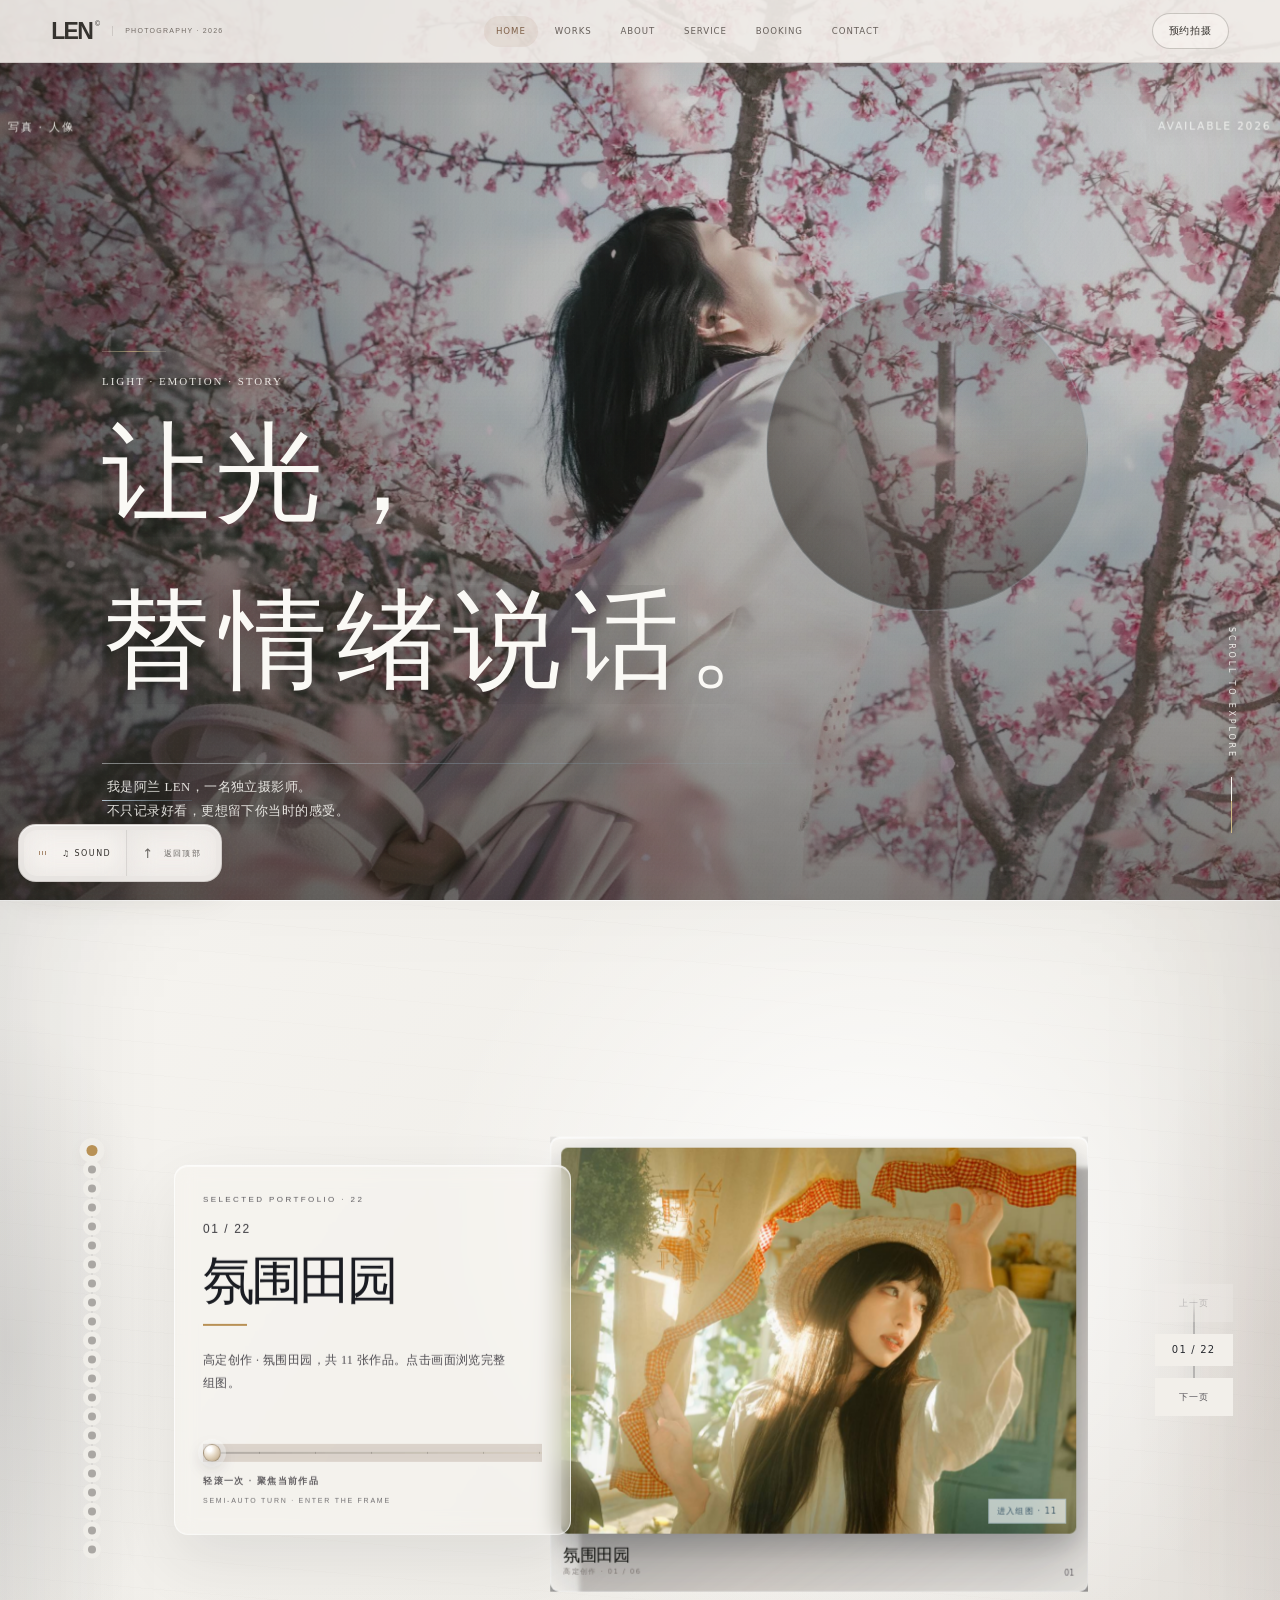
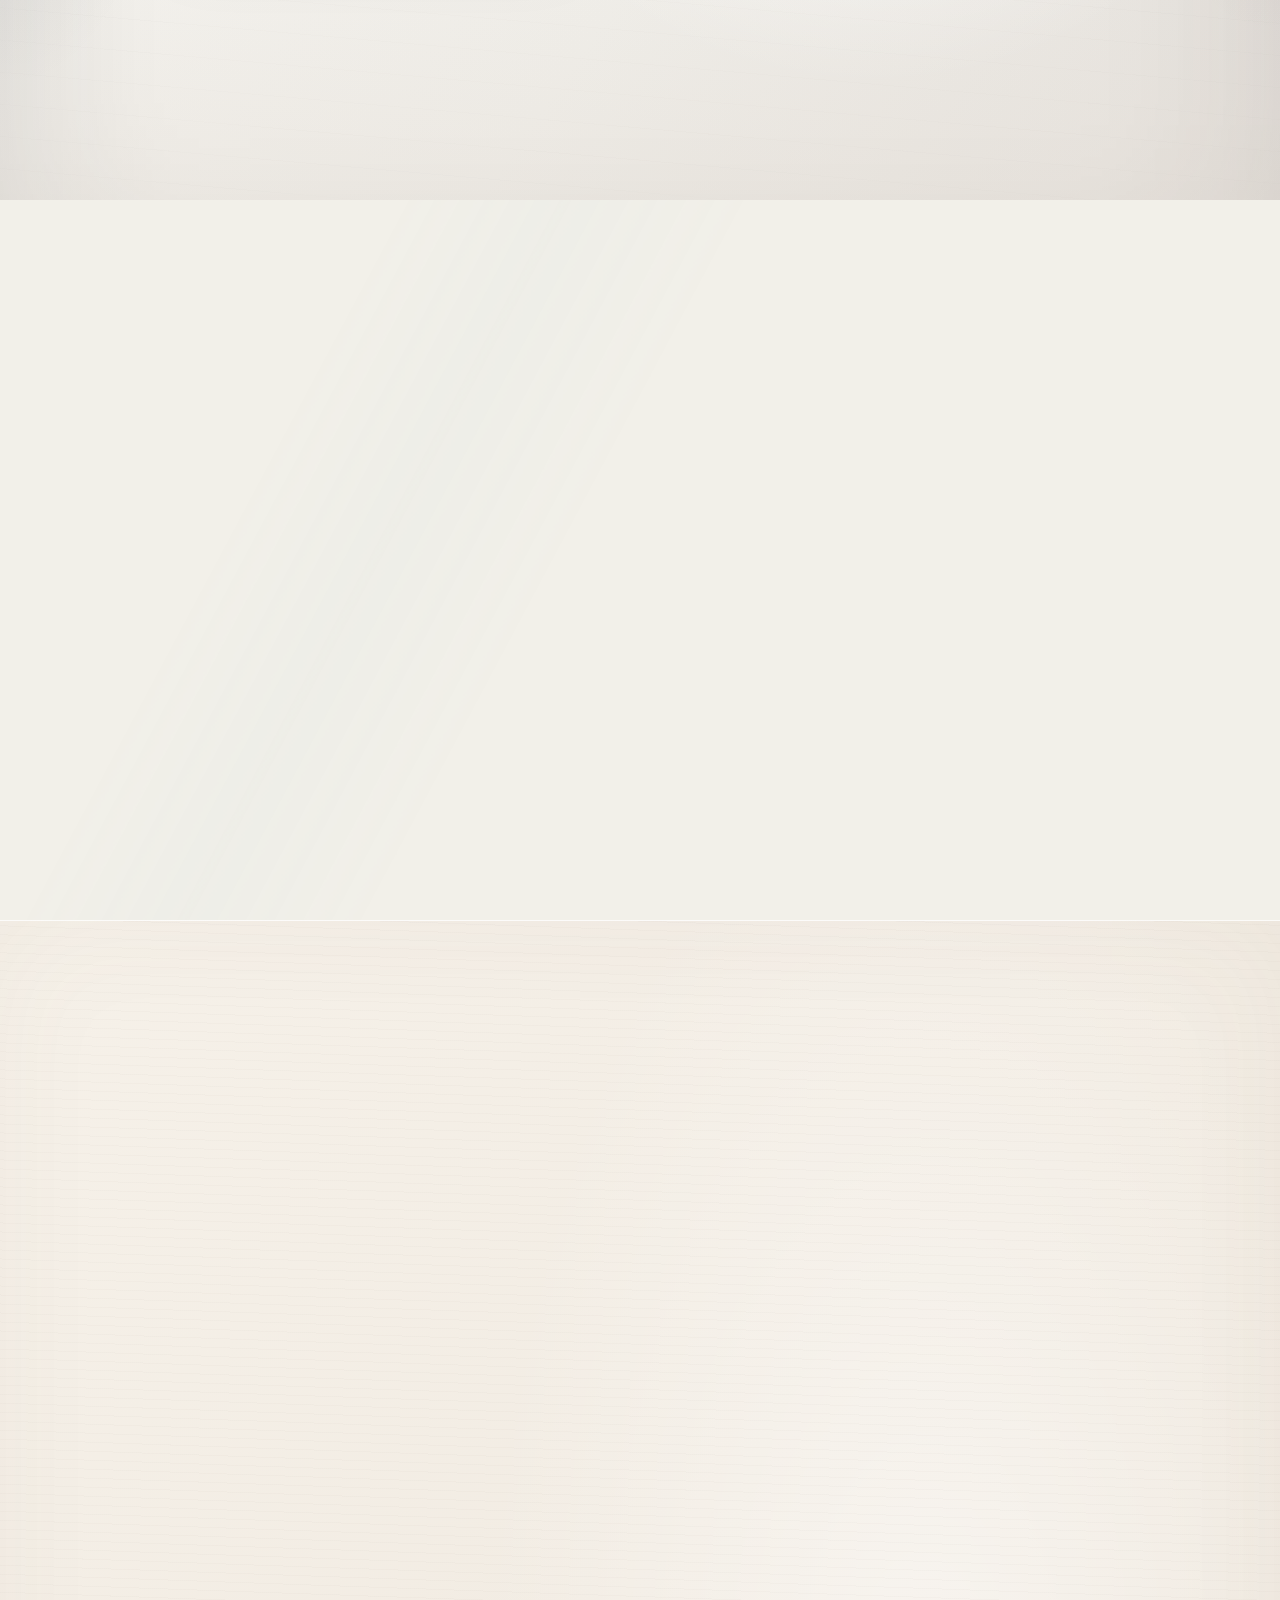
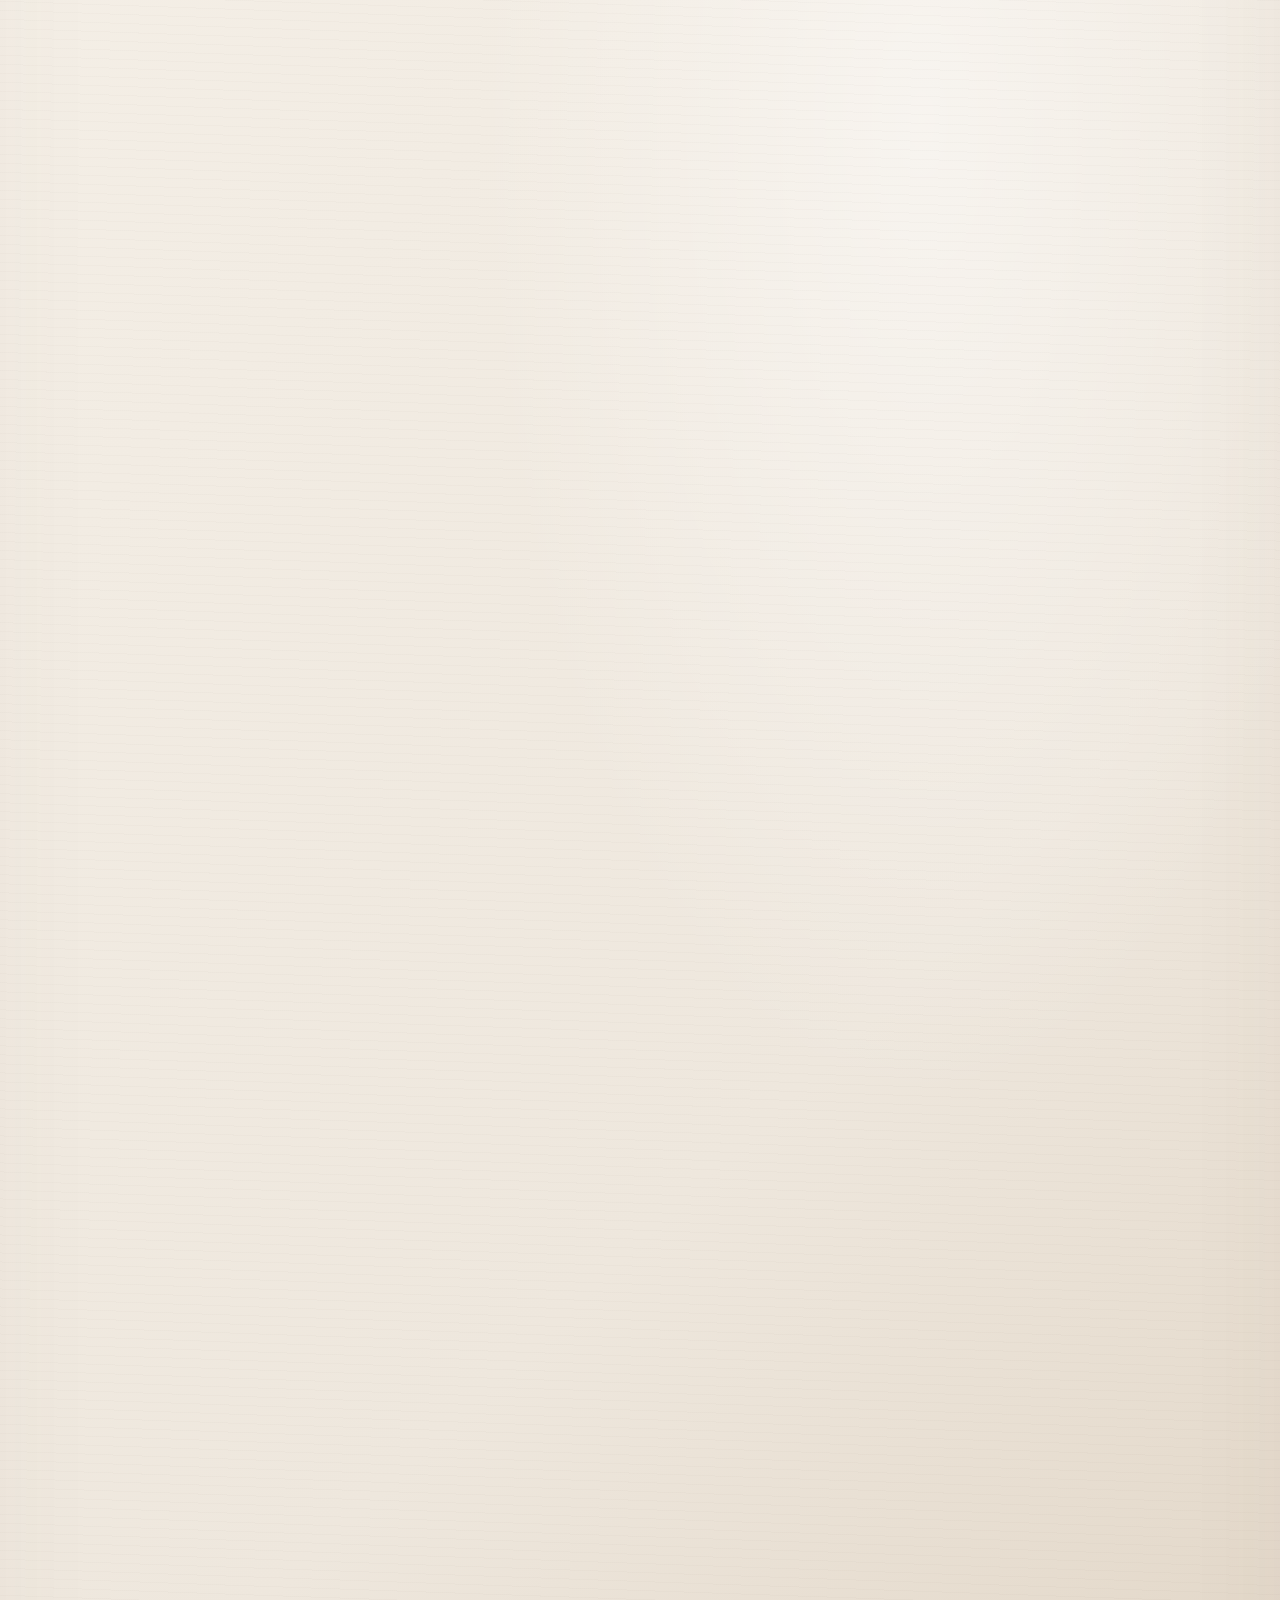
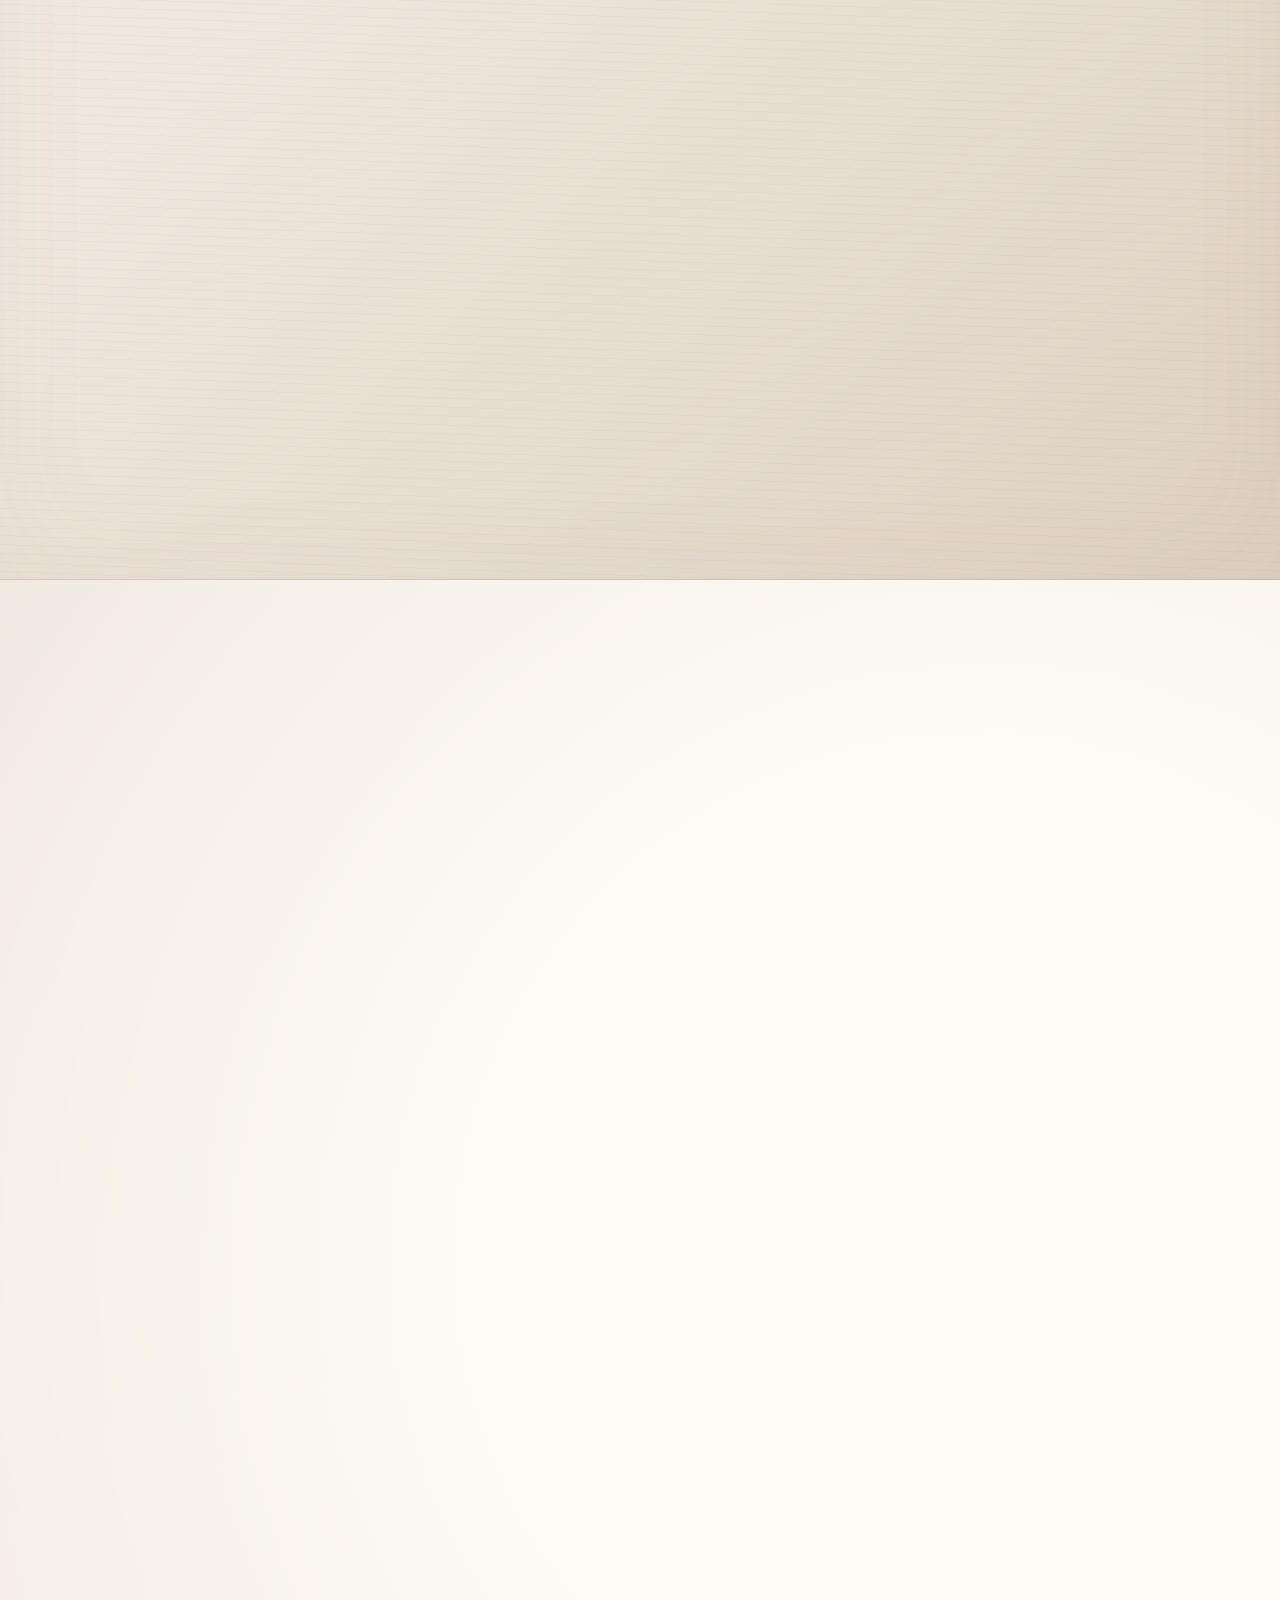
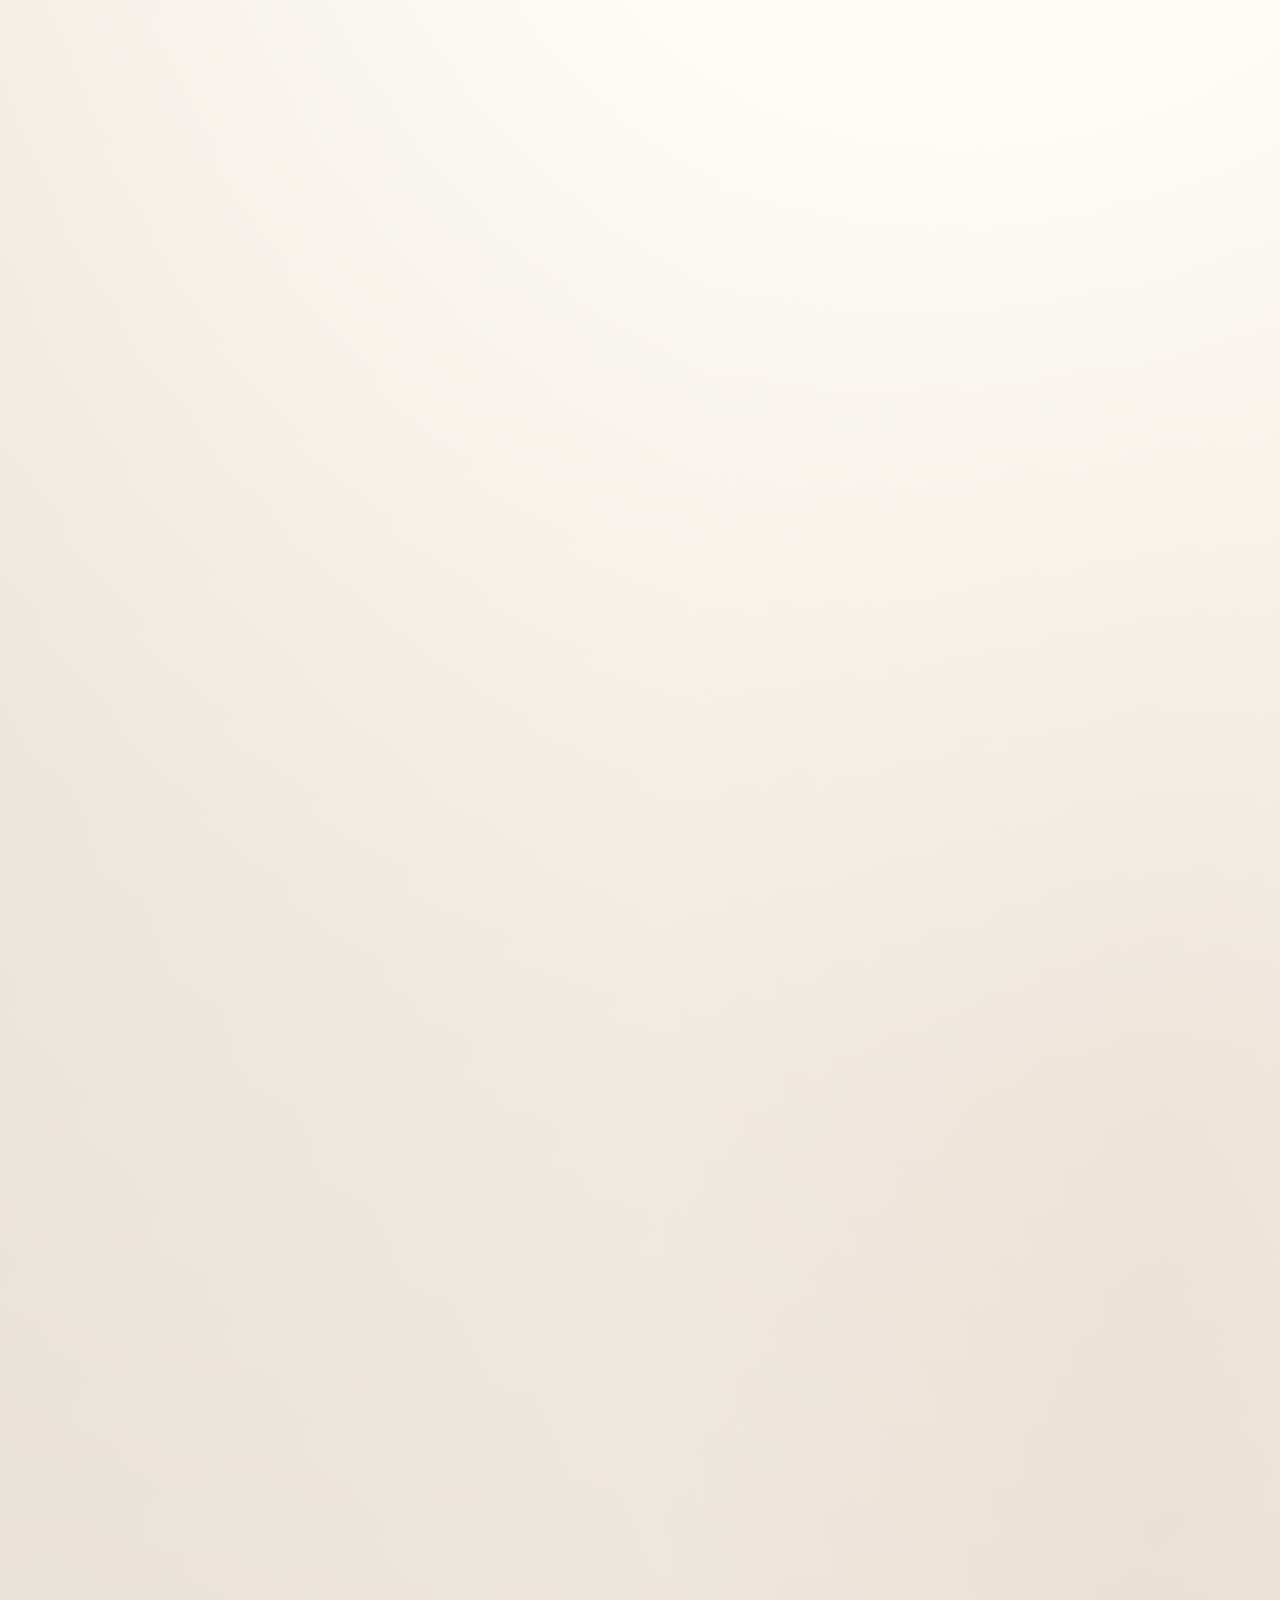
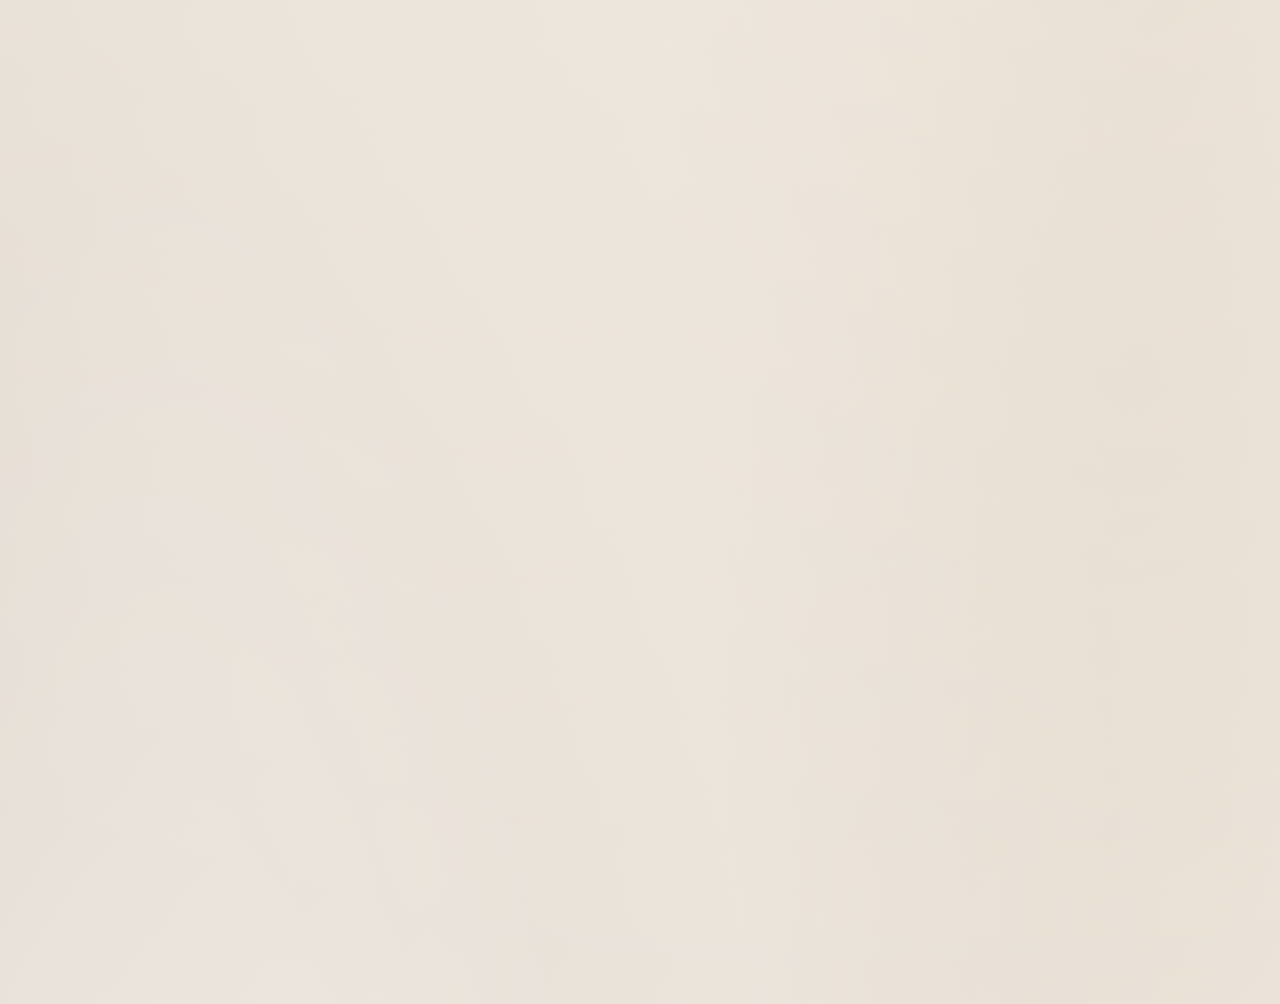
==== commit 045ab1f2: "Replace portfolio with couture and client collections" ====
--- a/index.html
+++ b/index.html
@@ -1,792 +1,924 @@
-<!DOCTYPE html>
-<html lang="zh-CN" class="intro-lock" data-audio-state="paused" style="--v28-vh: 10.120000000000001px; --v28-vw: 20.25px;"><head>
-  <meta charset="UTF-8">
-  <meta name="viewport" content="width=device-width, initial-scale=1, viewport-fit=cover">
-  <meta name="description" content="LEN 摄影作品集——专注光影与情绪，提供南京人像、情侣、婚礼与定制影像服务。">
-  <meta name="theme-color" content="#f2eeea">
-  <meta name="color-scheme" content="dark light">
-  <meta name="format-detection" content="telephone=no">
-  <title>LEN 摄影｜专注光影与情绪</title>
-  <meta property="og:type" content="website">
-  <meta property="og:title" content="LEN 摄影｜让光替情绪说话">
-  <meta property="og:description" content="南京独立摄影师 LEN 的人像、情绪与故事摄影作品集。">
-  <meta property="og:image" content="https://alenphot.com/assets/hero.webp">
-  <meta name="twitter:card" content="summary_large_image">
-  <meta name="twitter:title" content="LEN 摄影｜让光替情绪说话">
-  <meta name="twitter:description" content="南京独立摄影师 LEN 的人像、情绪与故事摄影作品集。">
-  <meta name="twitter:image" content="https://alenphot.com/assets/hero.webp">
-  <link rel="preload" as="image" href="assets/hero.webp" fetchpriority="high">
-  <link rel="stylesheet" href="assets/portfolio.css">
-  
-  
-  
-  <script src="assets/performance-quality.js"></script>
-
-  
-
-  
-  
-  
-  
-  
-  
-  
-  
-  
-  
-  
-<style id="len-splash-style">
-/* LEN cinema intro -- isolated to #intro; all other website styles stay intact. */
-#intro.len-splash-v1{position:fixed!important;inset:0!important;z-index:9999!important;display:grid!important;place-items:center!important;overflow:hidden!important;isolation:isolate!important;color:#f2eee8!important;opacity:1;background:radial-gradient(ellipse 72% 54% at 50% 76%,#242128 0%,#0e1014 44%,#07090b 81%)!important;clip-path:none!important;transform:none;box-shadow:none!important;contain:layout paint!important}
-#intro.len-splash-v1::before,#intro.len-splash-v1::after{display:none!important;content:none!important}
-#intro.len-splash-v1 *{box-sizing:border-box}
-#intro.len-splash-v1 .len-ambient{position:absolute;left:50%;top:48%;width:min(76vw,880px);height:min(55vw,600px);border-radius:50%;transform:translate(-50%,-50%);background:radial-gradient(ellipse,rgba(207,183,151,.14),rgba(160,170,184,.035) 32%,transparent 66%);filter:blur(40px);pointer-events:none;animation:lenAmbient 6s ease-in-out infinite alternate}
-#intro.len-splash-v1 .len-horizontal-glow{position:absolute;top:49%;left:50%;width:min(930px,80vw);height:1px;transform:translateX(-50%);background:linear-gradient(90deg,transparent,rgba(247,223,187,.18) 49%,transparent);pointer-events:none}
-#intro.len-splash-v1 .len-splash-top{position:absolute;left:clamp(24px,4vw,62px);top:clamp(24px,4.5vh,54px);font-size:10px;letter-spacing:.31em;color:rgba(239,234,226,.48);font-weight:400;opacity:0;animation:lenAppear .8s ease .36s forwards}
-#intro.len-splash-v1 .len-splash-top span{color:rgba(242,235,223,.9)}
-#intro.len-splash-v1 .len-splash-side{position:absolute;right:clamp(22px,3.8vw,58px);top:50%;transform:translateY(-50%);writing-mode:vertical-rl;font-size:9px;letter-spacing:.29em;color:rgba(229,222,210,.38);opacity:0;animation:lenAppear 1s ease 1.3s forwards}
-#intro.len-splash-v1 .len-splash-center{position:relative;z-index:1;display:flex;flex-direction:column;align-items:center;justify-content:center;width:100%;transform:translateY(-4%);pointer-events:none}
-#intro.len-splash-v1 .len-symbol{width:188px;height:188px;position:relative;display:grid;place-items:center;margin-bottom:19px}
-#intro.len-splash-v1 .len-lightcore{position:absolute;width:7px;height:7px;border-radius:50%;background:#f8e5c6;box-shadow:0 0 13px 5px rgba(239,206,165,.23),0 0 65px 26px rgba(230,196,159,.10);animation:lenIgnite 1.5s cubic-bezier(.18,.62,.28,1) .22s both}
-#intro.len-splash-v1 .len-orbit{position:absolute;inset:18px;border:1px solid rgba(231,215,196,.15);border-radius:50%;animation:lenOrbitIn 1.5s ease .6s both}
-#intro.len-splash-v1 .len-orbit-b{inset:40px;border-style:dashed;border-color:rgba(228,215,194,.28);animation:lenOrbitIn 1.35s ease .84s both,lenOrbitSpin 21s linear 2s infinite}
-#intro.len-splash-v1 .len-orbit-c{inset:64px;border-color:rgba(230,207,177,.30);animation:lenOrbitIn 1.2s ease 1.05s both}
-#intro.len-splash-v1 .len-focus-box{position:absolute;inset:0;animation:lenFocusIn 1.5s cubic-bezier(.18,.74,.19,1) .83s both}
-#intro.len-splash-v1 .len-corner{position:absolute;width:24px;height:24px;border-color:rgba(241,229,215,.82);border-style:solid}
-#intro.len-splash-v1 .len-tl{top:0;left:0;border-width:1px 0 0 1px}#intro.len-splash-v1 .len-tr{top:0;right:0;border-width:1px 1px 0 0}#intro.len-splash-v1 .len-bl{bottom:0;left:0;border-width:0 0 1px 1px}#intro.len-splash-v1 .len-br{bottom:0;right:0;border-width:0 1px 1px 0}
-#intro.len-splash-v1 .len-scan{position:absolute;width:255px;height:255px;top:50%;left:50%;transform:translate(-50%,-50%);overflow:hidden;mask-image:linear-gradient(90deg,transparent,black 25%,black 75%,transparent)}
-#intro.len-splash-v1 .len-scan::before{content:"";position:absolute;width:1px;height:100%;left:-15%;top:0;transform:rotate(18deg);background:#fff5e5;box-shadow:0 0 24px 7px rgba(255,231,200,.4);animation:lenSweep 1.3s ease-in-out 1.05s both}
-#intro.len-splash-v1 .len-wordmark{font-family:-apple-system,BlinkMacSystemFont,"SF Pro Display",Arial,sans-serif;font-weight:200;font-size:clamp(78px,9vw,126px);line-height:1.07;letter-spacing:.15em;margin:0 0 0 .15em;color:#f7f3ed;text-shadow:0 0 50px rgba(224,213,196,.13);opacity:0;animation:lenWordUp 1.18s cubic-bezier(.15,.85,.26,1) 1.66s both}
-#intro.len-splash-v1 .len-splash-rule{width:50px;height:1px;margin:27px 0 21px;background:linear-gradient(90deg,transparent,#c7af91,transparent);animation:lenRule 1.14s ease 2.13s both}
-#intro.len-splash-v1 .len-splash-tagline{font-size:clamp(12px,1.26vw,15px);letter-spacing:.27em;font-weight:300;color:rgba(245,237,226,.84);margin-left:.27em;animation:lenCaption 1s ease 2.24s both}
-#intro.len-splash-v1 .len-splash-english{font-size:9px;letter-spacing:.3em;font-weight:400;margin-top:13px;color:rgba(223,217,207,.39);animation:lenCaption 1s ease 2.58s both}
-#intro.len-splash-v1 .len-splash-loading{position:absolute!important;left:50%!important;bottom:clamp(42px,7vh,80px)!important;top:auto!important;right:auto!important;width:220px!important;max-width:62vw!important;transform:translateX(-50%)!important;text-align:center!important;z-index:10!important;opacity:0;animation:lenAppear .8s ease 2.7s both!important;background:transparent!important;border:0!important;padding:0!important}
-#intro.len-splash-v1 .len-load-label{display:flex;justify-content:center;align-items:center;gap:11px;white-space:nowrap;margin-bottom:14px;color:rgba(225,215,202,.45);font-size:9px;letter-spacing:.26em;font-weight:400}
-#intro.len-splash-v1 .len-load-value{letter-spacing:.08em;opacity:.7}#intro.len-splash-v1 .len-load-value em{font-style:normal}
-#intro.len-splash-v1 .len-load-track{position:relative;width:100%;height:1px;background:rgba(225,214,202,.15);overflow:hidden;border-radius:0}
-#intro.len-splash-v1 #intro-progress-fill{position:absolute;display:block;inset:0;transform-origin:left center;background:#e6d2b8!important;width:100%;height:1px;box-shadow:0 0 14px #e6d2b8;transition:none}
-#intro.len-splash-v1 .len-splash-skip{display:block!important;position:absolute!important;z-index:11!important;left:auto!important;top:auto!important;right:clamp(23px,3.7vw,57px)!important;bottom:clamp(26px,5vh,52px)!important;padding:11px!important;margin:0!important;background:transparent!important;border:0!important;border-radius:0!important;font-size:11px!important;letter-spacing:.14em!important;font-weight:400!important;color:#9e978e!important;text-transform:none!important;opacity:0;transform:none!important;animation:lenAppear .7s ease 1.7s forwards!important;cursor:pointer!important}
-#intro.len-splash-v1 .len-splash-skip:hover,#intro.len-splash-v1 .len-splash-skip:focus-visible{color:#f4e9da!important}
-#intro.len-splash-v1.is-leaving{animation:lenSplashExit 1.08s cubic-bezier(.63,0,.35,1) forwards!important;visibility:visible;pointer-events:none}
-#intro.len-splash-v1.is-hidden{display:none!important}
-@keyframes lenAmbient{from{opacity:.48;transform:translate(-50%,-50%) scale(.86)}to{opacity:.85;transform:translate(-50%,-50%) scale(1.13)}}
-@keyframes lenAppear{from{opacity:0}to{opacity:1}}
-@keyframes lenIgnite{0%{opacity:0;transform:scale(.12);filter:blur(9px)}53%{opacity:1;transform:scale(2.2);filter:blur(0)}100%{opacity:.74;transform:scale(.8)}}
-@keyframes lenOrbitIn{from{opacity:0;transform:scale(1.4) rotate(15deg)}to{opacity:1;transform:scale(1) rotate(0)}}
-@keyframes lenOrbitSpin{to{transform:rotate(360deg)}}
-@keyframes lenFocusIn{from{opacity:0;transform:scale(1.62) rotate(-6deg);filter:blur(5px)}to{opacity:1;transform:scale(1) rotate(0);filter:blur(0)}}
-@keyframes lenSweep{0%{left:-15%;opacity:0}20%{opacity:.72}78%{opacity:.56}100%{left:115%;opacity:0}}
-@keyframes lenWordUp{from{opacity:0;transform:translateY(21px);filter:blur(14px);letter-spacing:.07em}to{opacity:1;transform:translateY(0);filter:blur(0);letter-spacing:.15em}}
-@keyframes lenRule{from{opacity:0;transform:scaleX(.05)}to{opacity:.95;transform:scaleX(1)}}
-@keyframes lenCaption{from{opacity:0;transform:translateY(12px);filter:blur(5px)}to{opacity:1;transform:translateY(0);filter:blur(0)}}
-@keyframes lenSplashExit{from{opacity:1;transform:scale(1)}to{opacity:0;transform:scale(1.025);visibility:hidden}}
-@media(max-width:600px){#intro.len-splash-v1 .len-splash-top{font-size:9px;letter-spacing:.24em}#intro.len-splash-v1 .len-splash-side{display:none}#intro.len-splash-v1 .len-symbol{width:160px;height:160px}#intro.len-splash-v1 .len-wordmark{font-size:clamp(75px,20vw,100px)}#intro.len-splash-v1 .len-splash-loading{bottom:105px!important}#intro.len-splash-v1 .len-splash-skip{bottom:23px!important}#intro.len-splash-v1 .len-splash-tagline{letter-spacing:.18em}}
-@media(prefers-reduced-motion:reduce){#intro.len-splash-v1 .len-symbol{display:none}#intro.len-splash-v1 .len-wordmark,#intro.len-splash-v1 .len-splash-tagline,#intro.len-splash-v1 .len-splash-english,#intro.len-splash-v1 .len-splash-loading{animation:none!important;opacity:1!important}#intro.len-splash-v1.is-leaving{animation:none!important;opacity:0}}
-
-/* Transition timing: keep the new introduction visible until the site is ready. */
-#intro.len-splash-v1.is-leaving{animation-duration:.65s!important}
-html.len-returning-today #intro.len-splash-v1.is-leaving{animation-duration:.36s!important}
-</style>
-</head>
-<body>
-
-    <div class="intro len-splash-v1" id="intro" aria-label="LEN 摄影入场动画">
-  <div class="len-ambient" aria-hidden="true"></div>
-  <div class="len-horizontal-glow" aria-hidden="true"></div>
-  <div class="len-splash-top">LEN <span>/</span> PHOTOGRAPHY</div>
-  <div class="len-splash-side" aria-hidden="true">STUDY IN LIGHT & EMOTION</div>
-  <div class="len-splash-center">
-    <div class="len-symbol" aria-hidden="true">
-      <div class="len-lightcore"></div>
-      <div class="len-orbit len-orbit-a"></div>
-      <div class="len-orbit len-orbit-b"></div>
-      <div class="len-orbit len-orbit-c"></div>
-      <div class="len-focus-box"><i class="len-corner len-tl"></i><i class="len-corner len-tr"></i><i class="len-corner len-bl"></i><i class="len-corner len-br"></i></div>
-      <div class="len-scan"></div>
-    </div>
-    <div class="len-wordmark">LEN</div>
-    <div class="len-splash-rule"></div>
-    <div class="len-splash-tagline">以光影，触摸万物</div>
-    <div class="len-splash-english">LIGHT · EMOTION · FRAME</div>
-  </div>
-  <div class="len-splash-loading intro__progress" id="intro-progress" role="progressbar" aria-label="作品集加载进度" aria-valuemin="0" aria-valuemax="100" aria-valuenow="0">
-    <div class="len-load-label">PREPARING YOUR STORY <span class="len-load-value"><em id="intro-progress-value">0</em>%</span></div>
-    <div class="len-load-track"><i id="intro-progress-fill" style="transform:scaleX(0)"></i></div>
-  </div>
-  <button class="len-splash-skip intro__skip" id="intro-skip" type="button" aria-label="跳过开屏动画">跳过&nbsp; ↗</button>
-</div>
-  <script src="assets/intro.js"></script>
-
-  <div class="about-envelope-experience" id="about-envelope-experience" aria-hidden="true" hidden="" style="--env-tilt-x: -0.02deg; --env-tilt-y: 0.00deg; --env-light-x: 50.01%; --env-light-y: 34.05%;">
-    <div class="about-envelope-stage">
-      <i class="about-envelope-shadow" aria-hidden="true"></i>
-      <div class="len-envelope" aria-label="一封来自 LEN 的摄影师介绍信">
-        <div class="len-envelope__back">
-          <i class="len-envelope__paper-fiber" aria-hidden="true"></i>
-          <i class="len-envelope__edge-wear" aria-hidden="true"></i>
-          <i class="len-envelope__corner-curl" aria-hidden="true"></i>
-        </div>
-        <div class="len-envelope__letter">
-          <i class="len-envelope__letter-crease len-envelope__letter-crease--top" aria-hidden="true"></i>
-          <i class="len-envelope__letter-crease len-envelope__letter-crease--bottom" aria-hidden="true"></i>
-          <strong>阿兰 · LEN PHOTOGRAPHY</strong>
-          <span></span>
-          <small>A LETTER FROM ALAN<br>LIGHT · EMOTION · STORY<br>NANJING · 2026</small>
-        </div>
-        <div class="len-envelope__pocket"></div>
-        <div class="len-envelope__flap"></div>
-        <div class="len-envelope__seal" aria-hidden="true">L</div>
-      </div>
-      <div class="about-letter-bridge" aria-hidden="true">
-        <div class="about-letter-bridge__sheet">
-          <small>FROM THIS LETTER · 由这封信展开</small>
-          <strong>摄影师自述</strong>
-          <span>LIGHT · EMOTION · STORY</span>
-        </div>
-      </div>
-      <button class="about-envelope-open" id="about-envelope-open" type="button" disabled="">OPEN / 开启来信</button>
-    </div>
-  </div>
-
-  <svg width="0" height="0" aria-hidden="true" focusable="false" style="position:absolute;overflow:hidden">
-    <filter id="len-liquid-filter" x="-8%" y="-8%" width="116%" height="116%">
-      <feTurbulence type="fractalNoise" baseFrequency="0.008 0.035" numOctaves="1" seed="12" result="noise">
-        <animate attributeName="baseFrequency" values="0.008 0.035;0.012 0.027;0.008 0.035" dur="2.8s" repeatCount="indefinite"></animate>
-      </feTurbulence>
-      <feDisplacementMap in="SourceGraphic" in2="noise" scale="7" xChannelSelector="R" yChannelSelector="B"></feDisplacementMap>
-    </filter>
-    <filter id="len-brush-bleed-filter" x="-18%" y="-70%" width="136%" height="240%" color-interpolation-filters="sRGB">
-      <feTurbulence type="fractalNoise" baseFrequency="0.009 0.075" numOctaves="3" seed="31" result="brushNoise"></feTurbulence>
-      <feDisplacementMap in="SourceGraphic" in2="brushNoise" scale="22" xChannelSelector="R" yChannelSelector="B" result="brokenEdge"></feDisplacementMap>
-      <feGaussianBlur in="brokenEdge" stdDeviation="0.34"></feGaussianBlur>
-    </filter>
-  </svg>
-
-  <div class="spatial-world" aria-hidden="true">
-    <div class="spatial-world__camera">
-      <i class="spatial-world__layer spatial-world__layer--far"></i>
-      <i class="spatial-world__layer spatial-world__layer--mid"></i>
-      <i class="spatial-world__layer spatial-world__layer--near"></i>
-    </div>
-  </div>
-  <div class="ambient-light" aria-hidden="true"></div>
-  <div class="scroll-progress" id="scroll-progress" aria-hidden="true" style=""></div>
-
-  <audio id="background-music" src="assets/possible-dreams-web.mp3" preload="metadata" loop="" playsinline=""></audio>
-
-  <div class="floating-controls" aria-label="页面快捷控制">
-    <button class="music-toggle" id="music-toggle" type="button" aria-label="开启或关闭背景音乐" aria-pressed="false">
-      <span class="music-toggle__bars" aria-hidden="true"><i></i><i></i><i></i></span>
-      <span id="music-label">♫ SOUND</span>
-    </button>
-    <button class="back-to-top" id="back-to-top" type="button" aria-label="返回页面顶部">返回顶部</button>
-  </div>
-
-  <nav class="mobile-booking-bar" aria-label="移动端快捷预约">
-    <a class="mobile-booking-bar__works" href="#works">查看作品</a>
-    <a class="mobile-booking-bar__book" href="#contact">预约拍摄&nbsp; →</a>
-  </nav>
-
-  <header class="site-header">
-    <a class="wordmark" href="#top" aria-label="LEN 摄影首页">
-      <span>LEN<sup>©</sup></span>
-      <span class="wordmark__meta">PHOTOGRAPHY · 2026</span>
-    </a>
-    <nav class="site-nav" aria-label="主导航">
-      <a href="#top" data-section-link="top" data-note="首页 / HOME" aria-label="首页 · Home" class=""><span class="site-nav__en">HOME</span><span class="site-nav__cn">首页</span></a>
-      <a href="#works" data-section-link="works" data-note="作品 / WORKS" data-edit="" aria-label="作品 · Works" class=""><span class="site-nav__en">WORKS</span><span class="site-nav__cn">作品</span></a>
-      <a href="#about" data-section-link="about" data-note="摄影师 / ABOUT" data-edit="" aria-label="摄影师 · About" class=""><span class="site-nav__en">ABOUT</span><span class="site-nav__cn">摄影师</span></a>
-      <a href="#service-intro" data-section-link="service-intro" data-note="服务 / SERVICE" data-edit="" aria-label="服务 · Service"><span class="site-nav__en">SERVICE</span><span class="site-nav__cn">服务</span></a>
-      <a href="#booking" data-section-link="booking" data-note="流程 / BOOKING" data-edit="" aria-label="流程 · Booking" class=""><span class="site-nav__en">BOOKING</span><span class="site-nav__cn">流程</span></a>
-      <a href="#contact" data-section-link="contact" data-note="联系 / CONTACT" data-edit="" aria-label="联系 · Contact"><span class="site-nav__en">CONTACT</span><span class="site-nav__cn">联系</span></a>
-    </nav>
-    <div class="header-actions">
-      <a class="header-cta" href="#contact" data-edit="">预约拍摄</a>
-      <button class="menu-toggle" id="menu-toggle" type="button" aria-label="打开导航" aria-controls="mobile-nav" aria-expanded="false">
-        <span class="menu-toggle__lines" aria-hidden="true"></span>
-      </button>
-    </div>
-  </header>
-
-  <aside class="mobile-nav" id="mobile-nav" aria-label="移动端导航" aria-hidden="true" inert="">
-    <p class="mobile-nav__eyebrow">LEN · PHOTOGRAPHY</p>
-    <nav aria-label="移动端主导航">
-      <a href="#top" data-index="01" data-section-link="top" class="">首页</a>
-      <a href="#works" data-index="02" data-section-link="works" class="">作品</a>
-      <a href="#about" data-index="03" data-section-link="about" class="">摄影师</a>
-      <a href="#service-intro" data-index="04" data-section-link="service-intro">服务</a>
-      <a href="#booking" data-index="05" data-section-link="booking" class="">流程</a>
-      <a href="#contact" data-index="06" data-section-link="contact">联系</a>
-    </nav>
-    <p class="mobile-nav__foot">专注光影，也专注你真实的情绪。<br>南京 · AVAILABLE 2026</p>
-  </aside>
-
-  <main>
-    <section class="hero len-ambient-section" id="top" style="--hero-parallax-x: 0.00px; --hero-parallax-y: 0.00px;"><i class="len-ambient-layer" aria-hidden="true"></i>
-      <div class="hero__media media has-photo" data-image-slot="hero" data-gallery-count="1" role="button" tabindex="0" aria-label="LEN 摄影首页主视觉，点击进入作品页面">
-        <div class="photo-placeholder" hidden=""></div>
-        <img data-photo="" alt="LEN 摄影首页主视觉" src="assets/hero.webp" decoding="async" loading="eager" fetchpriority="high" width="1800" height="1010" draggable="false">
-      </div>
-      <div class="hero__shade"></div>
-      <div class="hero__object-layer" aria-hidden="true">
-        <i class="hero__soft-orb"></i>
-        <span class="hero__glass-cube">
-          <i class="hero__glass-cube-face hero__glass-cube-face--front"></i>
-          <i class="hero__glass-cube-face hero__glass-cube-face--right"></i>
-          <i class="hero__glass-cube-face hero__glass-cube-face--top"></i>
-        </span>
-      </div>
-      <div class="hero__meta">
-        <span data-edit="">写真 · 人像</span>
-        <span data-edit="">AVAILABLE 2026</span>
-      </div>
-      <div class="hero__copy">
-        <p class="eyebrow" data-edit="">LIGHT · EMOTION · STORY</p>
-        <h1 class="hero__statement" style="">
-          <span data-edit="" data-ambient-float="" style="--ambient-delay: 0s;" aria-label="让光，"><span class="wave-letter" data-wave-index="0" aria-hidden="true" style="">让</span><span class="wave-letter" data-wave-index="1" aria-hidden="true" style="">光</span><span class="wave-letter" data-wave-index="2" aria-hidden="true" style="">，</span></span>
-          <span data-edit="" data-ambient-float="" style="--ambient-delay: -1.15s;" aria-label="替情绪说话。"><span class="wave-letter" data-wave-index="0" aria-hidden="true" style="">替</span><span class="wave-letter" data-wave-index="1" aria-hidden="true" style="">情</span><span class="wave-letter" data-wave-index="2" aria-hidden="true" style="">绪</span><span class="wave-letter" data-wave-index="3" aria-hidden="true" style="">说</span><span class="wave-letter" data-wave-index="4" aria-hidden="true" style="">话</span><span class="wave-letter" data-wave-index="5" aria-hidden="true" style="">。</span></span>
-        </h1>
-        <p class="hero__intro">
-          <span data-edit="">我是阿兰 LEN，一名独立摄影师。</span><br>
-          <span data-edit="">不只记录好看，更想留下你当时的感受。</span>
-        </p>
-      </div>
-      <a class="scroll-cue" href="#works">
-        <span>SCROLL TO EXPLORE</span><i></i>
-      </a>
-    <div class="len-motes" aria-hidden="true"><i style="--mote-x: 8%; --mote-y: 12%; --mote-delay: 0s; --mote-duration: 16s;"></i><i style="--mote-x: 27%; --mote-y: 43%; --mote-delay: -1.7s; --mote-duration: 20s;"></i><i style="--mote-x: 46%; --mote-y: 74%; --mote-delay: -3.4s; --mote-duration: 24s;"></i><i style="--mote-x: 65%; --mote-y: 29%; --mote-delay: -5.1s; --mote-duration: 28s;"></i><i style="--mote-x: 84%; --mote-y: 60%; --mote-delay: -6.8s; --mote-duration: 32s;"></i><i style="--mote-x: 17%; --mote-y: 15%; --mote-delay: -8.5s; --mote-duration: 16s;"></i><i style="--mote-x: 36%; --mote-y: 46%; --mote-delay: -10.2s; --mote-duration: 20s;"></i><i style="--mote-x: 55%; --mote-y: 77%; --mote-delay: -11.9s; --mote-duration: 24s;"></i><i style="--mote-x: 74%; --mote-y: 32%; --mote-delay: -13.6s; --mote-duration: 28s;"></i><i style="--mote-x: 93%; --mote-y: 63%; --mote-delay: -15.299999999999999s; --mote-duration: 32s;"></i><i style="--mote-x: 26%; --mote-y: 18%; --mote-delay: -17s; --mote-duration: 16s;"></i><i style="--mote-x: 45%; --mote-y: 49%; --mote-delay: -18.7s; --mote-duration: 20s;"></i></div></section>
-
-    <section class="section works works-exhibit len-ambient-section" id="works"><i class="len-ambient-layer" aria-hidden="true"></i>
-      <div class="section-heading works-exhibit__intro" data-reveal="" style="--reveal-delay: 0ms;">
-        <div>
-          <p class="eyebrow" data-edit="" data-local-edit-key="general-1">DEPTH PARALLAX · SELECTED WORKS</p>
-          <h2 data-edit="" data-local-edit-key="general-2" class="">作品，不止按下快门。</h2>
-        </div>
-        <p>
-          <span data-edit="" data-local-edit-key="general-3" class="">我会更在意光落下来的方式、人物没有防备的一瞬，</span><br>
-          <span data-edit="" data-local-edit-key="general-4" class="">向下滚动，沿二维画面向光影深处穿梭；点击任一作品进入完整故事。</span>
-        </p>
-      </div>
-
-      <div class="works-exhibit__scroll" id="works-exhibit-scroll">
-        <div class="works-exhibit__sticky" style="">
-          <div class="works-exhibit__scene" aria-hidden="true" style="">
-            <div class="works-tunnel-guides">
-              <i></i><i></i><i></i><i></i><i></i><i></i>
-              <span class="works-depth-line works-depth-line--lt"></span>
-              <span class="works-depth-line works-depth-line--lb"></span>
-              <span class="works-depth-line works-depth-line--rt"></span>
-              <span class="works-depth-line works-depth-line--rb"></span>
-            </div>
-            <i class="works-depth-vanish"></i>
-          </div>
-          <nav class="works-step-rail" aria-hidden="true"></nav>
-          <div class="works-exhibit__hud" aria-live="polite">
-            <span class="">2D PERSPECTIVE PASSAGE · 03</span>
-            <b id="works-exhibit-index" class="">01 / 06</b>
-            <strong id="works-exhibit-title" class="">林间薄雾</strong>
-            <button class="works-description-toggle" type="button" aria-expanded="false" aria-controls="works-exhibit-note">
-              <span>展开作品介绍</span><i aria-hidden="true"></i>
-            </button>
-            <p id="works-exhibit-note" class="">我没有让人物去“摆进”树林，而是等枝叶、风和阴影慢慢把她围起来。画面里的轻微遮挡，让情绪比表情先被看见。</p>
-            <div class="works-depth-indicator" aria-label="滑动切换作品">
-              <span class="works-depth-indicator__track" id="works-swipe-track" style="" aria-valuenow="1"><i id="works-depth-indicator-ball" style=""></i></span>
-              <small id="works-scroll-hint">轻滚一次 · 先聚焦当前作品</small>
-            </div>
-            <em class="">SEMI-AUTO TURN · ENTER THE FRAME</em>
-          </div>
-          <div class="works-grid">
-        <figure class="work-card" data-work-id="work-1" data-exhibit-title="林间薄雾" data-exhibit-note="我没有让人物去“摆进”树林，而是等枝叶、风和阴影慢慢把她围起来。画面里的轻微遮挡，让情绪比表情先被看见。" data-reveal="" data-empty-slot="false" style="--reveal-delay: 90ms;" data-reserved-theme="PORTRAIT · NANJING">
-          <div class="media has-photo has-gallery" data-image-slot="work-1" data-gallery-count="3" role="button" tabindex="0" aria-label="林间薄雾，点击进入3张组图页面" style="">
-            <div class="card-placeholder tone-1" hidden=""><span>PORTRAIT / 01</span></div>
-            <img data-photo="" alt="林间薄雾 摄影作品" src="assets/work-01-cover.webp" data-gallery="[&quot;assets/work-01-02.webp&quot;,&quot;assets/work-01-03.webp&quot;]" decoding="async" loading="lazy" fetchpriority="low" width="1350" height="1800" draggable="false" style="">
-          </div>
-          <figcaption>
-            <div><h3 data-edit="" data-work-title="">林间薄雾</h3><p data-edit="">PORTRAIT · NANJING</p><p class="work-card__editor-note" data-edit="">我没有让人物去“摆进”树林，而是等枝叶、风和阴影慢慢把她围起来。画面里的轻微遮挡，让情绪比表情先被看见。</p></div>
+<!DOCTYPE html>
+<html lang="zh-CN" class="intro-lock" data-audio-state="paused" style="--v28-vh: 10.120000000000001px; --v28-vw: 20.25px;"><head>
+  <meta charset="UTF-8">
+  <meta name="viewport" content="width=device-width, initial-scale=1, viewport-fit=cover">
+  <meta name="description" content="LEN 摄影作品集——呈现高定创作与实例客片，记录主题创意与真实人像。">
+  <meta name="theme-color" content="#f2eeea">
+  <meta name="color-scheme" content="dark light">
+  <meta name="format-detection" content="telephone=no">
+  <title>LEN 摄影｜专注光影与情绪</title>
+  <meta property="og:type" content="website">
+  <meta property="og:title" content="LEN 摄影｜让光替情绪说话">
+  <meta property="og:description" content="南京独立摄影师 LEN 的人像、情绪与故事摄影作品集。">
+  <meta property="og:image" content="https://alenphot.com/assets/hero.webp">
+  <meta name="twitter:card" content="summary_large_image">
+  <meta name="twitter:title" content="LEN 摄影｜让光替情绪说话">
+  <meta name="twitter:description" content="南京独立摄影师 LEN 的人像、情绪与故事摄影作品集。">
+  <meta name="twitter:image" content="https://alenphot.com/assets/hero.webp">
+  <link rel="preload" as="image" href="assets/hero.webp" fetchpriority="high">
+  <link rel="stylesheet" href="assets/portfolio.css">
+  <link rel="stylesheet" href="assets/portfolio-collections.css">
+  
+  
+  
+  <script src="assets/performance-quality.js"></script>
+
+  
+
+  
+  
+  
+  
+  
+  
+  
+  
+  
+  
+  
+<style id="len-splash-style">
+/* LEN cinema intro -- isolated to #intro; all other website styles stay intact. */
+#intro.len-splash-v1{position:fixed!important;inset:0!important;z-index:9999!important;display:grid!important;place-items:center!important;overflow:hidden!important;isolation:isolate!important;color:#f2eee8!important;opacity:1;background:radial-gradient(ellipse 72% 54% at 50% 76%,#242128 0%,#0e1014 44%,#07090b 81%)!important;clip-path:none!important;transform:none;box-shadow:none!important;contain:layout paint!important}
+#intro.len-splash-v1::before,#intro.len-splash-v1::after{display:none!important;content:none!important}
+#intro.len-splash-v1 *{box-sizing:border-box}
+#intro.len-splash-v1 .len-ambient{position:absolute;left:50%;top:48%;width:min(76vw,880px);height:min(55vw,600px);border-radius:50%;transform:translate(-50%,-50%);background:radial-gradient(ellipse,rgba(207,183,151,.14),rgba(160,170,184,.035) 32%,transparent 66%);filter:blur(40px);pointer-events:none;animation:lenAmbient 6s ease-in-out infinite alternate}
+#intro.len-splash-v1 .len-horizontal-glow{position:absolute;top:49%;left:50%;width:min(930px,80vw);height:1px;transform:translateX(-50%);background:linear-gradient(90deg,transparent,rgba(247,223,187,.18) 49%,transparent);pointer-events:none}
+#intro.len-splash-v1 .len-splash-top{position:absolute;left:clamp(24px,4vw,62px);top:clamp(24px,4.5vh,54px);font-size:10px;letter-spacing:.31em;color:rgba(239,234,226,.48);font-weight:400;opacity:0;animation:lenAppear .8s ease .36s forwards}
+#intro.len-splash-v1 .len-splash-top span{color:rgba(242,235,223,.9)}
+#intro.len-splash-v1 .len-splash-side{position:absolute;right:clamp(22px,3.8vw,58px);top:50%;transform:translateY(-50%);writing-mode:vertical-rl;font-size:9px;letter-spacing:.29em;color:rgba(229,222,210,.38);opacity:0;animation:lenAppear 1s ease 1.3s forwards}
+#intro.len-splash-v1 .len-splash-center{position:relative;z-index:1;display:flex;flex-direction:column;align-items:center;justify-content:center;width:100%;transform:translateY(-4%);pointer-events:none}
+#intro.len-splash-v1 .len-symbol{width:188px;height:188px;position:relative;display:grid;place-items:center;margin-bottom:19px}
+#intro.len-splash-v1 .len-lightcore{position:absolute;width:7px;height:7px;border-radius:50%;background:#f8e5c6;box-shadow:0 0 13px 5px rgba(239,206,165,.23),0 0 65px 26px rgba(230,196,159,.10);animation:lenIgnite 1.5s cubic-bezier(.18,.62,.28,1) .22s both}
+#intro.len-splash-v1 .len-orbit{position:absolute;inset:18px;border:1px solid rgba(231,215,196,.15);border-radius:50%;animation:lenOrbitIn 1.5s ease .6s both}
+#intro.len-splash-v1 .len-orbit-b{inset:40px;border-style:dashed;border-color:rgba(228,215,194,.28);animation:lenOrbitIn 1.35s ease .84s both,lenOrbitSpin 21s linear 2s infinite}
+#intro.len-splash-v1 .len-orbit-c{inset:64px;border-color:rgba(230,207,177,.30);animation:lenOrbitIn 1.2s ease 1.05s both}
+#intro.len-splash-v1 .len-focus-box{position:absolute;inset:0;animation:lenFocusIn 1.5s cubic-bezier(.18,.74,.19,1) .83s both}
+#intro.len-splash-v1 .len-corner{position:absolute;width:24px;height:24px;border-color:rgba(241,229,215,.82);border-style:solid}
+#intro.len-splash-v1 .len-tl{top:0;left:0;border-width:1px 0 0 1px}#intro.len-splash-v1 .len-tr{top:0;right:0;border-width:1px 1px 0 0}#intro.len-splash-v1 .len-bl{bottom:0;left:0;border-width:0 0 1px 1px}#intro.len-splash-v1 .len-br{bottom:0;right:0;border-width:0 1px 1px 0}
+#intro.len-splash-v1 .len-scan{position:absolute;width:255px;height:255px;top:50%;left:50%;transform:translate(-50%,-50%);overflow:hidden;mask-image:linear-gradient(90deg,transparent,black 25%,black 75%,transparent)}
+#intro.len-splash-v1 .len-scan::before{content:"";position:absolute;width:1px;height:100%;left:-15%;top:0;transform:rotate(18deg);background:#fff5e5;box-shadow:0 0 24px 7px rgba(255,231,200,.4);animation:lenSweep 1.3s ease-in-out 1.05s both}
+#intro.len-splash-v1 .len-wordmark{font-family:-apple-system,BlinkMacSystemFont,"SF Pro Display",Arial,sans-serif;font-weight:200;font-size:clamp(78px,9vw,126px);line-height:1.07;letter-spacing:.15em;margin:0 0 0 .15em;color:#f7f3ed;text-shadow:0 0 50px rgba(224,213,196,.13);opacity:0;animation:lenWordUp 1.18s cubic-bezier(.15,.85,.26,1) 1.66s both}
+#intro.len-splash-v1 .len-splash-rule{width:50px;height:1px;margin:27px 0 21px;background:linear-gradient(90deg,transparent,#c7af91,transparent);animation:lenRule 1.14s ease 2.13s both}
+#intro.len-splash-v1 .len-splash-tagline{font-size:clamp(12px,1.26vw,15px);letter-spacing:.27em;font-weight:300;color:rgba(245,237,226,.84);margin-left:.27em;animation:lenCaption 1s ease 2.24s both}
+#intro.len-splash-v1 .len-splash-english{font-size:9px;letter-spacing:.3em;font-weight:400;margin-top:13px;color:rgba(223,217,207,.39);animation:lenCaption 1s ease 2.58s both}
+#intro.len-splash-v1 .len-splash-loading{position:absolute!important;left:50%!important;bottom:clamp(42px,7vh,80px)!important;top:auto!important;right:auto!important;width:220px!important;max-width:62vw!important;transform:translateX(-50%)!important;text-align:center!important;z-index:10!important;opacity:0;animation:lenAppear .8s ease 2.7s both!important;background:transparent!important;border:0!important;padding:0!important}
+#intro.len-splash-v1 .len-load-label{display:flex;justify-content:center;align-items:center;gap:11px;white-space:nowrap;margin-bottom:14px;color:rgba(225,215,202,.45);font-size:9px;letter-spacing:.26em;font-weight:400}
+#intro.len-splash-v1 .len-load-value{letter-spacing:.08em;opacity:.7}#intro.len-splash-v1 .len-load-value em{font-style:normal}
+#intro.len-splash-v1 .len-load-track{position:relative;width:100%;height:1px;background:rgba(225,214,202,.15);overflow:hidden;border-radius:0}
+#intro.len-splash-v1 #intro-progress-fill{position:absolute;display:block;inset:0;transform-origin:left center;background:#e6d2b8!important;width:100%;height:1px;box-shadow:0 0 14px #e6d2b8;transition:none}
+#intro.len-splash-v1 .len-splash-skip{display:block!important;position:absolute!important;z-index:11!important;left:auto!important;top:auto!important;right:clamp(23px,3.7vw,57px)!important;bottom:clamp(26px,5vh,52px)!important;padding:11px!important;margin:0!important;background:transparent!important;border:0!important;border-radius:0!important;font-size:11px!important;letter-spacing:.14em!important;font-weight:400!important;color:#9e978e!important;text-transform:none!important;opacity:0;transform:none!important;animation:lenAppear .7s ease 1.7s forwards!important;cursor:pointer!important}
+#intro.len-splash-v1 .len-splash-skip:hover,#intro.len-splash-v1 .len-splash-skip:focus-visible{color:#f4e9da!important}
+#intro.len-splash-v1.is-leaving{animation:lenSplashExit 1.08s cubic-bezier(.63,0,.35,1) forwards!important;visibility:visible;pointer-events:none}
+#intro.len-splash-v1.is-hidden{display:none!important}
+@keyframes lenAmbient{from{opacity:.48;transform:translate(-50%,-50%) scale(.86)}to{opacity:.85;transform:translate(-50%,-50%) scale(1.13)}}
+@keyframes lenAppear{from{opacity:0}to{opacity:1}}
+@keyframes lenIgnite{0%{opacity:0;transform:scale(.12);filter:blur(9px)}53%{opacity:1;transform:scale(2.2);filter:blur(0)}100%{opacity:.74;transform:scale(.8)}}
+@keyframes lenOrbitIn{from{opacity:0;transform:scale(1.4) rotate(15deg)}to{opacity:1;transform:scale(1) rotate(0)}}
+@keyframes lenOrbitSpin{to{transform:rotate(360deg)}}
+@keyframes lenFocusIn{from{opacity:0;transform:scale(1.62) rotate(-6deg);filter:blur(5px)}to{opacity:1;transform:scale(1) rotate(0);filter:blur(0)}}
+@keyframes lenSweep{0%{left:-15%;opacity:0}20%{opacity:.72}78%{opacity:.56}100%{left:115%;opacity:0}}
+@keyframes lenWordUp{from{opacity:0;transform:translateY(21px);filter:blur(14px);letter-spacing:.07em}to{opacity:1;transform:translateY(0);filter:blur(0);letter-spacing:.15em}}
+@keyframes lenRule{from{opacity:0;transform:scaleX(.05)}to{opacity:.95;transform:scaleX(1)}}
+@keyframes lenCaption{from{opacity:0;transform:translateY(12px);filter:blur(5px)}to{opacity:1;transform:translateY(0);filter:blur(0)}}
+@keyframes lenSplashExit{from{opacity:1;transform:scale(1)}to{opacity:0;transform:scale(1.025);visibility:hidden}}
+@media(max-width:600px){#intro.len-splash-v1 .len-splash-top{font-size:9px;letter-spacing:.24em}#intro.len-splash-v1 .len-splash-side{display:none}#intro.len-splash-v1 .len-symbol{width:160px;height:160px}#intro.len-splash-v1 .len-wordmark{font-size:clamp(75px,20vw,100px)}#intro.len-splash-v1 .len-splash-loading{bottom:105px!important}#intro.len-splash-v1 .len-splash-skip{bottom:23px!important}#intro.len-splash-v1 .len-splash-tagline{letter-spacing:.18em}}
+@media(prefers-reduced-motion:reduce){#intro.len-splash-v1 .len-symbol{display:none}#intro.len-splash-v1 .len-wordmark,#intro.len-splash-v1 .len-splash-tagline,#intro.len-splash-v1 .len-splash-english,#intro.len-splash-v1 .len-splash-loading{animation:none!important;opacity:1!important}#intro.len-splash-v1.is-leaving{animation:none!important;opacity:0}}
+
+/* Transition timing: keep the new introduction visible until the site is ready. */
+#intro.len-splash-v1.is-leaving{animation-duration:.65s!important}
+html.len-returning-today #intro.len-splash-v1.is-leaving{animation-duration:.36s!important}
+</style>
+</head>
+<body>
+
+    <div class="intro len-splash-v1" id="intro" aria-label="LEN 摄影入场动画">
+  <div class="len-ambient" aria-hidden="true"></div>
+  <div class="len-horizontal-glow" aria-hidden="true"></div>
+  <div class="len-splash-top">LEN <span>/</span> PHOTOGRAPHY</div>
+  <div class="len-splash-side" aria-hidden="true">STUDY IN LIGHT & EMOTION</div>
+  <div class="len-splash-center">
+    <div class="len-symbol" aria-hidden="true">
+      <div class="len-lightcore"></div>
+      <div class="len-orbit len-orbit-a"></div>
+      <div class="len-orbit len-orbit-b"></div>
+      <div class="len-orbit len-orbit-c"></div>
+      <div class="len-focus-box"><i class="len-corner len-tl"></i><i class="len-corner len-tr"></i><i class="len-corner len-bl"></i><i class="len-corner len-br"></i></div>
+      <div class="len-scan"></div>
+    </div>
+    <div class="len-wordmark">LEN</div>
+    <div class="len-splash-rule"></div>
+    <div class="len-splash-tagline">以光影，触摸万物</div>
+    <div class="len-splash-english">LIGHT · EMOTION · FRAME</div>
+  </div>
+  <div class="len-splash-loading intro__progress" id="intro-progress" role="progressbar" aria-label="作品集加载进度" aria-valuemin="0" aria-valuemax="100" aria-valuenow="0">
+    <div class="len-load-label">PREPARING YOUR STORY <span class="len-load-value"><em id="intro-progress-value">0</em>%</span></div>
+    <div class="len-load-track"><i id="intro-progress-fill" style="transform:scaleX(0)"></i></div>
+  </div>
+  <button class="len-splash-skip intro__skip" id="intro-skip" type="button" aria-label="跳过开屏动画">跳过&nbsp; ↗</button>
+</div>
+  <script src="assets/intro.js"></script>
+
+  <div class="about-envelope-experience" id="about-envelope-experience" aria-hidden="true" hidden="" style="--env-tilt-x: -0.02deg; --env-tilt-y: 0.00deg; --env-light-x: 50.01%; --env-light-y: 34.05%;">
+    <div class="about-envelope-stage">
+      <i class="about-envelope-shadow" aria-hidden="true"></i>
+      <div class="len-envelope" aria-label="一封来自 LEN 的摄影师介绍信">
+        <div class="len-envelope__back">
+          <i class="len-envelope__paper-fiber" aria-hidden="true"></i>
+          <i class="len-envelope__edge-wear" aria-hidden="true"></i>
+          <i class="len-envelope__corner-curl" aria-hidden="true"></i>
+        </div>
+        <div class="len-envelope__letter">
+          <i class="len-envelope__letter-crease len-envelope__letter-crease--top" aria-hidden="true"></i>
+          <i class="len-envelope__letter-crease len-envelope__letter-crease--bottom" aria-hidden="true"></i>
+          <strong>阿兰 · LEN PHOTOGRAPHY</strong>
+          <span></span>
+          <small>A LETTER FROM ALAN<br>LIGHT · EMOTION · STORY<br>NANJING · 2026</small>
+        </div>
+        <div class="len-envelope__pocket"></div>
+        <div class="len-envelope__flap"></div>
+        <div class="len-envelope__seal" aria-hidden="true">L</div>
+      </div>
+      <div class="about-letter-bridge" aria-hidden="true">
+        <div class="about-letter-bridge__sheet">
+          <small>FROM THIS LETTER · 由这封信展开</small>
+          <strong>摄影师自述</strong>
+          <span>LIGHT · EMOTION · STORY</span>
+        </div>
+      </div>
+      <button class="about-envelope-open" id="about-envelope-open" type="button" disabled="">OPEN / 开启来信</button>
+    </div>
+  </div>
+
+  <svg width="0" height="0" aria-hidden="true" focusable="false" style="position:absolute;overflow:hidden">
+    <filter id="len-liquid-filter" x="-8%" y="-8%" width="116%" height="116%">
+      <feTurbulence type="fractalNoise" baseFrequency="0.008 0.035" numOctaves="1" seed="12" result="noise">
+        <animate attributeName="baseFrequency" values="0.008 0.035;0.012 0.027;0.008 0.035" dur="2.8s" repeatCount="indefinite"></animate>
+      </feTurbulence>
+      <feDisplacementMap in="SourceGraphic" in2="noise" scale="7" xChannelSelector="R" yChannelSelector="B"></feDisplacementMap>
+    </filter>
+    <filter id="len-brush-bleed-filter" x="-18%" y="-70%" width="136%" height="240%" color-interpolation-filters="sRGB">
+      <feTurbulence type="fractalNoise" baseFrequency="0.009 0.075" numOctaves="3" seed="31" result="brushNoise"></feTurbulence>
+      <feDisplacementMap in="SourceGraphic" in2="brushNoise" scale="22" xChannelSelector="R" yChannelSelector="B" result="brokenEdge"></feDisplacementMap>
+      <feGaussianBlur in="brokenEdge" stdDeviation="0.34"></feGaussianBlur>
+    </filter>
+  </svg>
+
+  <div class="spatial-world" aria-hidden="true">
+    <div class="spatial-world__camera">
+      <i class="spatial-world__layer spatial-world__layer--far"></i>
+      <i class="spatial-world__layer spatial-world__layer--mid"></i>
+      <i class="spatial-world__layer spatial-world__layer--near"></i>
+    </div>
+  </div>
+  <div class="ambient-light" aria-hidden="true"></div>
+  <div class="scroll-progress" id="scroll-progress" aria-hidden="true" style=""></div>
+
+  <audio id="background-music" src="assets/possible-dreams-web.mp3" preload="metadata" loop="" playsinline=""></audio>
+
+  <div class="floating-controls" aria-label="页面快捷控制">
+    <button class="music-toggle" id="music-toggle" type="button" aria-label="开启或关闭背景音乐" aria-pressed="false">
+      <span class="music-toggle__bars" aria-hidden="true"><i></i><i></i><i></i></span>
+      <span id="music-label">♫ SOUND</span>
+    </button>
+    <button class="back-to-top" id="back-to-top" type="button" aria-label="返回页面顶部">返回顶部</button>
+  </div>
+
+  <nav class="mobile-booking-bar" aria-label="移动端快捷预约">
+    <a class="mobile-booking-bar__works" href="#works">查看作品</a>
+    <a class="mobile-booking-bar__book" href="#contact">预约拍摄&nbsp; →</a>
+  </nav>
+
+  <header class="site-header">
+    <a class="wordmark" href="#top" aria-label="LEN 摄影首页">
+      <span>LEN<sup>©</sup></span>
+      <span class="wordmark__meta">PHOTOGRAPHY · 2026</span>
+    </a>
+    <nav class="site-nav" aria-label="主导航">
+      <a href="#top" data-section-link="top" data-note="首页 / HOME" aria-label="首页 · Home" class=""><span class="site-nav__en">HOME</span><span class="site-nav__cn">首页</span></a>
+      <a href="#works" data-section-link="works" data-note="作品 / WORKS" data-edit="" aria-label="作品 · Works" class=""><span class="site-nav__en">WORKS</span><span class="site-nav__cn">作品</span></a>
+      <a href="#about" data-section-link="about" data-note="摄影师 / ABOUT" data-edit="" aria-label="摄影师 · About" class=""><span class="site-nav__en">ABOUT</span><span class="site-nav__cn">摄影师</span></a>
+      <a href="#service-intro" data-section-link="service-intro" data-note="服务 / SERVICE" data-edit="" aria-label="服务 · Service"><span class="site-nav__en">SERVICE</span><span class="site-nav__cn">服务</span></a>
+      <a href="#booking" data-section-link="booking" data-note="流程 / BOOKING" data-edit="" aria-label="流程 · Booking" class=""><span class="site-nav__en">BOOKING</span><span class="site-nav__cn">流程</span></a>
+      <a href="#contact" data-section-link="contact" data-note="联系 / CONTACT" data-edit="" aria-label="联系 · Contact"><span class="site-nav__en">CONTACT</span><span class="site-nav__cn">联系</span></a>
+    </nav>
+    <div class="header-actions">
+      <a class="header-cta" href="#contact" data-edit="">预约拍摄</a>
+      <button class="menu-toggle" id="menu-toggle" type="button" aria-label="打开导航" aria-controls="mobile-nav" aria-expanded="false">
+        <span class="menu-toggle__lines" aria-hidden="true"></span>
+      </button>
+    </div>
+  </header>
+
+  <aside class="mobile-nav" id="mobile-nav" aria-label="移动端导航" aria-hidden="true" inert="">
+    <p class="mobile-nav__eyebrow">LEN · PHOTOGRAPHY</p>
+    <nav aria-label="移动端主导航">
+      <a href="#top" data-index="01" data-section-link="top" class="">首页</a>
+      <a href="#works" data-index="02" data-section-link="works" class="">作品</a>
+      <a href="#about" data-index="03" data-section-link="about" class="">摄影师</a>
+      <a href="#service-intro" data-index="04" data-section-link="service-intro">服务</a>
+      <a href="#booking" data-index="05" data-section-link="booking" class="">流程</a>
+      <a href="#contact" data-index="06" data-section-link="contact">联系</a>
+    </nav>
+    <p class="mobile-nav__foot">专注光影，也专注你真实的情绪。<br>南京 · AVAILABLE 2026</p>
+  </aside>
+
+  <main>
+    <section class="hero len-ambient-section" id="top" style="--hero-parallax-x: 0.00px; --hero-parallax-y: 0.00px;"><i class="len-ambient-layer" aria-hidden="true"></i>
+      <div class="hero__media media has-photo" data-image-slot="hero" data-gallery-count="1" role="button" tabindex="0" aria-label="LEN 摄影首页主视觉，点击进入作品页面">
+        <div class="photo-placeholder" hidden=""></div>
+        <img data-photo="" alt="LEN 摄影首页主视觉" src="assets/hero.webp" decoding="async" loading="eager" fetchpriority="high" width="1800" height="1010" draggable="false">
+      </div>
+      <div class="hero__shade"></div>
+      <div class="hero__object-layer" aria-hidden="true">
+        <i class="hero__soft-orb"></i>
+        <span class="hero__glass-cube">
+          <i class="hero__glass-cube-face hero__glass-cube-face--front"></i>
+          <i class="hero__glass-cube-face hero__glass-cube-face--right"></i>
+          <i class="hero__glass-cube-face hero__glass-cube-face--top"></i>
+        </span>
+      </div>
+      <div class="hero__meta">
+        <span data-edit="">写真 · 人像</span>
+        <span data-edit="">AVAILABLE 2026</span>
+      </div>
+      <div class="hero__copy">
+        <p class="eyebrow" data-edit="">LIGHT · EMOTION · STORY</p>
+        <h1 class="hero__statement" style="">
+          <span data-edit="" data-ambient-float="" style="--ambient-delay: 0s;" aria-label="让光，"><span class="wave-letter" data-wave-index="0" aria-hidden="true" style="">让</span><span class="wave-letter" data-wave-index="1" aria-hidden="true" style="">光</span><span class="wave-letter" data-wave-index="2" aria-hidden="true" style="">，</span></span>
+          <span data-edit="" data-ambient-float="" style="--ambient-delay: -1.15s;" aria-label="替情绪说话。"><span class="wave-letter" data-wave-index="0" aria-hidden="true" style="">替</span><span class="wave-letter" data-wave-index="1" aria-hidden="true" style="">情</span><span class="wave-letter" data-wave-index="2" aria-hidden="true" style="">绪</span><span class="wave-letter" data-wave-index="3" aria-hidden="true" style="">说</span><span class="wave-letter" data-wave-index="4" aria-hidden="true" style="">话</span><span class="wave-letter" data-wave-index="5" aria-hidden="true" style="">。</span></span>
+        </h1>
+        <p class="hero__intro">
+          <span data-edit="">我是阿兰 LEN，一名独立摄影师。</span><br>
+          <span data-edit="">不只记录好看，更想留下你当时的感受。</span>
+        </p>
+      </div>
+      <a class="scroll-cue" href="#works">
+        <span>SCROLL TO EXPLORE</span><i></i>
+      </a>
+    <div class="len-motes" aria-hidden="true"><i style="--mote-x: 8%; --mote-y: 12%; --mote-delay: 0s; --mote-duration: 16s;"></i><i style="--mote-x: 27%; --mote-y: 43%; --mote-delay: -1.7s; --mote-duration: 20s;"></i><i style="--mote-x: 46%; --mote-y: 74%; --mote-delay: -3.4s; --mote-duration: 24s;"></i><i style="--mote-x: 65%; --mote-y: 29%; --mote-delay: -5.1s; --mote-duration: 28s;"></i><i style="--mote-x: 84%; --mote-y: 60%; --mote-delay: -6.8s; --mote-duration: 32s;"></i><i style="--mote-x: 17%; --mote-y: 15%; --mote-delay: -8.5s; --mote-duration: 16s;"></i><i style="--mote-x: 36%; --mote-y: 46%; --mote-delay: -10.2s; --mote-duration: 20s;"></i><i style="--mote-x: 55%; --mote-y: 77%; --mote-delay: -11.9s; --mote-duration: 24s;"></i><i style="--mote-x: 74%; --mote-y: 32%; --mote-delay: -13.6s; --mote-duration: 28s;"></i><i style="--mote-x: 93%; --mote-y: 63%; --mote-delay: -15.299999999999999s; --mote-duration: 32s;"></i><i style="--mote-x: 26%; --mote-y: 18%; --mote-delay: -17s; --mote-duration: 16s;"></i><i style="--mote-x: 45%; --mote-y: 49%; --mote-delay: -18.7s; --mote-duration: 20s;"></i></div></section>
+
+    <section class="section works works-exhibit len-ambient-section" id="works"><i class="len-ambient-layer" aria-hidden="true"></i>
+      <div class="section-heading works-exhibit__intro" data-reveal="" style="--reveal-delay: 0ms;">
+        <div>
+          <p class="eyebrow" data-edit="" data-local-edit-key="general-1">PORTFOLIO · TWO COLLECTIONS</p>
+          <h2 data-edit="" data-local-edit-key="general-2" class="">作品展示</h2>
+        </div>
+        <p>
+          <span data-edit="" data-local-edit-key="general-3" class="">高定创作与实例客片，按主题完整呈现，</span><br>
+          <span data-edit="" data-local-edit-key="general-4" class="">沿作品序列浏览各组照片；点击画面，进入完整组图。</span>
+        </p>
+      </div>
+
+      <div class="works-exhibit__scroll" id="works-exhibit-scroll">
+        <div class="works-exhibit__sticky" style="">
+          <div class="works-exhibit__scene" aria-hidden="true" style="">
+            <div class="works-tunnel-guides">
+              <i></i><i></i><i></i><i></i><i></i><i></i>
+              <span class="works-depth-line works-depth-line--lt"></span>
+              <span class="works-depth-line works-depth-line--lb"></span>
+              <span class="works-depth-line works-depth-line--rt"></span>
+              <span class="works-depth-line works-depth-line--rb"></span>
+            </div>
+            <i class="works-depth-vanish"></i>
+          </div>
+          <nav class="works-step-rail" aria-hidden="true"></nav>
+          <div class="works-exhibit__hud" aria-live="polite">
+            <span class="">SELECTED PORTFOLIO · 22</span>
+            <b id="works-exhibit-index" class="">01 / 22</b>
+            <strong id="works-exhibit-title" class="">林间薄雾</strong>
+            <button class="works-description-toggle" type="button" aria-expanded="false" aria-controls="works-exhibit-note">
+              <span>展开作品介绍</span><i aria-hidden="true"></i>
+            </button>
+            <p id="works-exhibit-note" class="">我没有让人物去“摆进”树林，而是等枝叶、风和阴影慢慢把她围起来。画面里的轻微遮挡，让情绪比表情先被看见。</p>
+            <div class="works-depth-indicator" aria-label="滑动切换作品">
+              <span class="works-depth-indicator__track" id="works-swipe-track" style="" aria-valuenow="1"><i id="works-depth-indicator-ball" style=""></i></span>
+              <small id="works-scroll-hint">轻滚一次 · 先聚焦当前作品</small>
+            </div>
+            <em class="">SEMI-AUTO TURN · ENTER THE FRAME</em>
+          </div>
+          <div class="works-grid">
+        <figure class="work-card" data-work-id="portfolio-01" data-portfolio-category="高定创作" data-exhibit-title="氛围田园" data-exhibit-note="高定创作 &#183; 氛围田园，共 11 张作品。点击画面浏览完整组图。" data-reveal="" data-empty-slot="false" style="--reveal-delay: 90ms;">
+          <div class="media has-photo has-gallery" data-image-slot="portfolio-01" data-gallery-count="11" role="button" tabindex="0" aria-label="氛围田园，11 张组图，点击浏览" data-reserved-theme="高定创作">
+            <img data-photo="" alt="氛围田园 摄影作品" src="assets/portfolio/couture/7212d8b096/01.jpg" data-gallery="[&quot;assets/portfolio/couture/7212d8b096/02.jpg&quot;,&quot;assets/portfolio/couture/7212d8b096/03.jpg&quot;,&quot;assets/portfolio/couture/7212d8b096/04.jpg&quot;,&quot;assets/portfolio/couture/7212d8b096/05.jpg&quot;,&quot;assets/portfolio/couture/7212d8b096/06.jpg&quot;,&quot;assets/portfolio/couture/7212d8b096/07.jpg&quot;,&quot;assets/portfolio/couture/7212d8b096/08.jpg&quot;,&quot;assets/portfolio/couture/7212d8b096/09.jpg&quot;,&quot;assets/portfolio/couture/7212d8b096/10.jpg&quot;,&quot;assets/portfolio/couture/7212d8b096/11.jpg&quot;]" decoding="async" loading="lazy" fetchpriority="low" draggable="false">
+          </div>
+          <figcaption>
+            <div><h3 data-edit="" data-work-title="">氛围田园</h3><p class="work-card__category" data-edit="">高定创作 · 01 / 06</p><p class="work-card__editor-note" data-edit="">高定创作 &#183; 氛围田园，共 11 张作品。点击画面浏览完整组图。</p></div>
             <b>01</b>
           </figcaption>
-        </figure>
-
-        <figure class="work-card" data-work-id="work-2" data-exhibit-title="静默日系" data-exhibit-note="暖色房间、低下来的视线和桌面上的静物，构成一种不需要解释的停顿。我想把日常里最安静的几秒，拍成能被重新回忆的情绪。" data-reveal="" data-empty-slot="false" style="--reveal-delay: 180ms;" data-reserved-theme="PORTRAIT · CITY">
-          <div class="media has-photo has-gallery" data-image-slot="work-2" data-gallery-count="5" role="button" tabindex="0" aria-label="静默日系，点击进入5张组图页面" style="">
-            <div class="card-placeholder tone-2" hidden=""><span>PORTRAIT / 02</span></div>
-            <img data-photo="" alt="静默日系 摄影作品" src="assets/work-02-cover.webp" data-gallery="[&quot;assets/work-02-02.webp&quot;,&quot;assets/work-02-03.webp&quot;,&quot;assets/gallery-extra-01.webp&quot;,&quot;assets/gallery-extra-02.webp&quot;]" decoding="async" loading="lazy" fetchpriority="low" width="1013" height="1800" draggable="false" style="">
-          </div>
-          <figcaption>
-            <div><h3 data-edit="" data-work-title="">静默日系</h3><p data-edit="">PORTRAIT · CITY</p><p class="work-card__editor-note" data-edit="">暖色房间、低下来的视线和桌面上的静物，构成一种不需要解释的停顿。我想把日常里最安静的几秒，拍成能被重新回忆的情绪。</p></div>
+        </figure>
+
+        <figure class="work-card" data-work-id="portfolio-02" data-portfolio-category="高定创作" data-exhibit-title="花语时节" data-exhibit-note="高定创作 &#183; 花语时节，共 14 张作品。点击画面浏览完整组图。" data-reveal="" data-empty-slot="false" style="--reveal-delay: 90ms;">
+          <div class="media has-photo has-gallery" data-image-slot="portfolio-02" data-gallery-count="14" role="button" tabindex="0" aria-label="花语时节，14 张组图，点击浏览" data-reserved-theme="高定创作">
+            <img data-photo="" alt="花语时节 摄影作品" src="assets/portfolio/couture/a538766c55/01.jpg" data-gallery="[&quot;assets/portfolio/couture/a538766c55/02.jpg&quot;,&quot;assets/portfolio/couture/a538766c55/03.jpg&quot;,&quot;assets/portfolio/couture/a538766c55/04.jpg&quot;,&quot;assets/portfolio/couture/a538766c55/05.jpg&quot;,&quot;assets/portfolio/couture/a538766c55/06.jpg&quot;,&quot;assets/portfolio/couture/a538766c55/07.jpg&quot;,&quot;assets/portfolio/couture/a538766c55/08.jpg&quot;,&quot;assets/portfolio/couture/a538766c55/09.jpg&quot;,&quot;assets/portfolio/couture/a538766c55/10.jpg&quot;,&quot;assets/portfolio/couture/a538766c55/11.jpg&quot;,&quot;assets/portfolio/couture/a538766c55/12.jpg&quot;,&quot;assets/portfolio/couture/a538766c55/13.jpg&quot;,&quot;assets/portfolio/couture/a538766c55/14.jpg&quot;]" decoding="async" loading="lazy" fetchpriority="low" draggable="false">
+          </div>
+          <figcaption>
+            <div><h3 data-edit="" data-work-title="">花语时节</h3><p class="work-card__category" data-edit="">高定创作 · 02 / 06</p><p class="work-card__editor-note" data-edit="">高定创作 &#183; 花语时节，共 14 张作品。点击画面浏览完整组图。</p></div>
             <b>02</b>
           </figcaption>
-        </figure>
-
-        <figure class="work-card" data-work-id="work-3" data-exhibit-title="青春与她" data-exhibit-note="这一组没有把青春拍成端正的纪念照，而是让奔跑、裙摆和失去控制的瞬间先发生。光落下来时，人物真正拥有了空间。" data-reveal="" data-empty-slot="false" style="--reveal-delay: 270ms;" data-reserved-theme="WEDDING · DOCUMENTARY">
-          <div class="media has-photo has-gallery" data-image-slot="work-3" data-gallery-count="7" role="button" tabindex="0" aria-label="青春与她，点击进入7张组图页面" style="">
-            <div class="card-placeholder tone-3" hidden=""><span>WEDDING / 03</span></div>
-            <img data-photo="" alt="青春与她 摄影作品" src="assets/work-03-cover.webp" data-gallery="[&quot;assets/work-03-02.webp&quot;,&quot;assets/work-03-03.webp&quot;,&quot;assets/gallery-extra-03.webp&quot;,&quot;assets/gallery-extra-04.webp&quot;,&quot;assets/gallery-extra-05.webp&quot;,&quot;assets/gallery-extra-06.webp&quot;]" decoding="async" loading="lazy" fetchpriority="low" width="1800" height="1125" draggable="false" style="">
-          </div>
-          <figcaption>
-            <div><h3 data-edit="" data-work-title="">青春与她</h3><p data-edit="">WEDDING · DOCUMENTARY</p><p class="work-card__editor-note" data-edit="">这一组没有把青春拍成端正的纪念照，而是让奔跑、裙摆和失去控制的瞬间先发生。光落下来时，人物真正拥有了空间。</p></div>
+        </figure>
+
+        <figure class="work-card" data-work-id="portfolio-03" data-portfolio-category="高定创作" data-exhibit-title="末世新生" data-exhibit-note="高定创作 &#183; 末世新生，共 10 张作品。点击画面浏览完整组图。" data-reveal="" data-empty-slot="false" style="--reveal-delay: 90ms;">
+          <div class="media has-photo has-gallery" data-image-slot="portfolio-03" data-gallery-count="10" role="button" tabindex="0" aria-label="末世新生，10 张组图，点击浏览" data-reserved-theme="高定创作">
+            <img data-photo="" alt="末世新生 摄影作品" src="assets/portfolio/couture/32b8c15f0b/01.jpg" data-gallery="[&quot;assets/portfolio/couture/32b8c15f0b/02.jpg&quot;,&quot;assets/portfolio/couture/32b8c15f0b/03.jpg&quot;,&quot;assets/portfolio/couture/32b8c15f0b/04.jpg&quot;,&quot;assets/portfolio/couture/32b8c15f0b/05.jpg&quot;,&quot;assets/portfolio/couture/32b8c15f0b/06.jpg&quot;,&quot;assets/portfolio/couture/32b8c15f0b/07.jpg&quot;,&quot;assets/portfolio/couture/32b8c15f0b/08.jpg&quot;,&quot;assets/portfolio/couture/32b8c15f0b/09.jpg&quot;,&quot;assets/portfolio/couture/32b8c15f0b/10.jpg&quot;]" decoding="async" loading="lazy" fetchpriority="low" draggable="false">
+          </div>
+          <figcaption>
+            <div><h3 data-edit="" data-work-title="">末世新生</h3><p class="work-card__category" data-edit="">高定创作 · 03 / 06</p><p class="work-card__editor-note" data-edit="">高定创作 &#183; 末世新生，共 10 张作品。点击画面浏览完整组图。</p></div>
             <b>03</b>
           </figcaption>
-        </figure>
-
-        <figure class="work-card" data-work-id="work-4" data-exhibit-title="光影万千" data-exhibit-note="雨伞隔开了雨，却没有隔开光。我利用半透明材质和近距离的视线，把人物藏进一层柔软的光里，让画面像一段正在被保护的记忆。" data-reveal="" data-empty-slot="false" style="--reveal-delay: 270ms;" data-reserved-theme="NIGHT · EMOTION">
-          <div class="media has-photo has-gallery" data-image-slot="work-4" data-gallery-count="8" role="button" tabindex="0" aria-label="光影万千，点击进入8张组图页面" style="">
-            <div class="card-placeholder tone-4" hidden=""><span>NIGHT / 04</span></div>
-            <img data-photo="" alt="光影万千 摄影作品" src="assets/work-04-cover.webp" data-gallery="[&quot;assets/work-04-02.webp&quot;,&quot;assets/work-04-03.webp&quot;,&quot;assets/work-04-04.webp&quot;,&quot;assets/gallery-extra-07.webp&quot;,&quot;assets/gallery-extra-08.webp&quot;,&quot;assets/gallery-extra-09.webp&quot;,&quot;assets/gallery-extra-10.webp&quot;]" decoding="async" loading="lazy" fetchpriority="low" width="1012" height="1800" draggable="false" style="">
-          </div>
-          <figcaption>
-            <div><h3 data-edit="" data-work-title="">光影万千</h3><p data-edit="">NIGHT · EMOTION</p><p class="work-card__editor-note" data-edit="">雨伞隔开了雨，却没有隔开光。我利用半透明材质和近距离的视线，把人物藏进一层柔软的光里，让画面像一段正在被保护的记忆。</p></div>
+        </figure>
+
+        <figure class="work-card" data-work-id="portfolio-04" data-portfolio-category="高定创作" data-exhibit-title="少女君主" data-exhibit-note="高定创作 &#183; 少女君主，共 9 张作品。点击画面浏览完整组图。" data-reveal="" data-empty-slot="false" style="--reveal-delay: 90ms;">
+          <div class="media has-photo has-gallery" data-image-slot="portfolio-04" data-gallery-count="9" role="button" tabindex="0" aria-label="少女君主，9 张组图，点击浏览" data-reserved-theme="高定创作">
+            <img data-photo="" alt="少女君主 摄影作品" src="assets/portfolio/couture/d6826a3726/01.jpg" data-gallery="[&quot;assets/portfolio/couture/d6826a3726/02.jpg&quot;,&quot;assets/portfolio/couture/d6826a3726/03.jpg&quot;,&quot;assets/portfolio/couture/d6826a3726/04.jpg&quot;,&quot;assets/portfolio/couture/d6826a3726/05.jpg&quot;,&quot;assets/portfolio/couture/d6826a3726/06.jpg&quot;,&quot;assets/portfolio/couture/d6826a3726/07.jpg&quot;,&quot;assets/portfolio/couture/d6826a3726/08.jpg&quot;,&quot;assets/portfolio/couture/d6826a3726/09.jpg&quot;]" decoding="async" loading="lazy" fetchpriority="low" draggable="false">
+          </div>
+          <figcaption>
+            <div><h3 data-edit="" data-work-title="">少女君主</h3><p class="work-card__category" data-edit="">高定创作 · 04 / 06</p><p class="work-card__editor-note" data-edit="">高定创作 &#183; 少女君主，共 9 张作品。点击画面浏览完整组图。</p></div>
             <b>04</b>
           </figcaption>
-        </figure>
-
-        <figure class="work-card" data-work-id="work-5" data-exhibit-title="雨停以前" data-exhibit-note="玻璃、水汽与反射故意让画面不那么清楚。比起描摹一个人的轮廓，我更想留下她在雨后、在光线里被看见的感觉。" data-reveal="" data-empty-slot="false" style="--reveal-delay: 270ms;" data-reserved-theme="COUPLE · STORY">
-          <div class="media has-photo has-gallery" data-image-slot="work-5" data-gallery-count="5" role="button" tabindex="0" aria-label="雨停以前，点击进入5张组图页面" style="">
-            <div class="card-placeholder tone-5" hidden=""><span>COUPLE / 05</span></div>
-            <img data-photo="" alt="雨停以前 摄影作品" src="assets/work-05-cover.webp" data-gallery="[&quot;assets/work-05-02.webp&quot;,&quot;assets/work-05-03.webp&quot;,&quot;assets/work-05-04.webp&quot;,&quot;assets/gallery-extra-11.webp&quot;]" decoding="async" loading="lazy" fetchpriority="low" width="1351" height="1800" draggable="false" style="">
-          </div>
-          <figcaption>
-            <div><h3 data-edit="" data-work-title="">雨停以前</h3><p data-edit="">COUPLE · STORY</p><p class="work-card__editor-note" data-edit="">玻璃、水汽与反射故意让画面不那么清楚。比起描摹一个人的轮廓，我更想留下她在雨后、在光线里被看见的感觉。</p></div>
+        </figure>
+
+        <figure class="work-card" data-work-id="portfolio-05" data-portfolio-category="高定创作" data-exhibit-title="天使降临" data-exhibit-note="高定创作 &#183; 天使降临，共 10 张作品。点击画面浏览完整组图。" data-reveal="" data-empty-slot="false" style="--reveal-delay: 90ms;">
+          <div class="media has-photo has-gallery" data-image-slot="portfolio-05" data-gallery-count="10" role="button" tabindex="0" aria-label="天使降临，10 张组图，点击浏览" data-reserved-theme="高定创作">
+            <img data-photo="" alt="天使降临 摄影作品" src="assets/portfolio/couture/30578b5e6f/01.jpg" data-gallery="[&quot;assets/portfolio/couture/30578b5e6f/02.jpg&quot;,&quot;assets/portfolio/couture/30578b5e6f/03.jpg&quot;,&quot;assets/portfolio/couture/30578b5e6f/04.jpg&quot;,&quot;assets/portfolio/couture/30578b5e6f/05.jpg&quot;,&quot;assets/portfolio/couture/30578b5e6f/06.jpg&quot;,&quot;assets/portfolio/couture/30578b5e6f/07.jpg&quot;,&quot;assets/portfolio/couture/30578b5e6f/08.jpg&quot;,&quot;assets/portfolio/couture/30578b5e6f/09.jpg&quot;,&quot;assets/portfolio/couture/30578b5e6f/10.jpg&quot;]" decoding="async" loading="lazy" fetchpriority="low" draggable="false">
+          </div>
+          <figcaption>
+            <div><h3 data-edit="" data-work-title="">天使降临</h3><p class="work-card__category" data-edit="">高定创作 · 05 / 06</p><p class="work-card__editor-note" data-edit="">高定创作 &#183; 天使降临，共 10 张作品。点击画面浏览完整组图。</p></div>
             <b>05</b>
           </figcaption>
-        </figure>
-
-        <figure class="work-card" data-work-id="work-6" data-exhibit-title="生命留白" data-exhibit-note="把人物放到很大的天空和留白里。画面不是要证明孤独，而是想让呼吸、风和向前跑的方向，都有足够的空间发生。" data-reveal="" data-empty-slot="false" style="--reveal-delay: 270ms;" data-reserved-theme="STUDIO · PORTRAIT">
-          <div class="media has-photo has-gallery" data-image-slot="work-6" data-gallery-count="3" role="button" tabindex="0" aria-label="生命留白，点击进入3张组图页面" style="">
-            <div class="card-placeholder tone-6" hidden=""><span>STUDIO / 06</span></div>
-            <img data-photo="" alt="生命留白 摄影作品" src="assets/work-06-cover.webp" data-gallery="[&quot;assets/work-06-02.webp&quot;,&quot;assets/gallery-extra-12.webp&quot;]" decoding="async" loading="lazy" fetchpriority="low" width="1350" height="1800" draggable="false" style="">
-          </div>
-          <figcaption>
-            <div><h3 data-edit="" data-work-title="">生命留白</h3><p data-edit="">STUDIO · PORTRAIT</p><p class="work-card__editor-note" data-edit="">把人物放到很大的天空和留白里。画面不是要证明孤独，而是想让呼吸、风和向前跑的方向，都有足够的空间发生。</p></div>
+        </figure>
+
+        <figure class="work-card" data-work-id="portfolio-06" data-portfolio-category="高定创作" data-exhibit-title="网络病毒" data-exhibit-note="高定创作 &#183; 网络病毒，共 11 张作品。点击画面浏览完整组图。" data-reveal="" data-empty-slot="false" style="--reveal-delay: 90ms;">
+          <div class="media has-photo has-gallery" data-image-slot="portfolio-06" data-gallery-count="11" role="button" tabindex="0" aria-label="网络病毒，11 张组图，点击浏览" data-reserved-theme="高定创作">
+            <img data-photo="" alt="网络病毒 摄影作品" src="assets/portfolio/couture/e97f733315/01.jpg" data-gallery="[&quot;assets/portfolio/couture/e97f733315/02.jpg&quot;,&quot;assets/portfolio/couture/e97f733315/03.jpg&quot;,&quot;assets/portfolio/couture/e97f733315/04.jpg&quot;,&quot;assets/portfolio/couture/e97f733315/05.jpg&quot;,&quot;assets/portfolio/couture/e97f733315/06.jpg&quot;,&quot;assets/portfolio/couture/e97f733315/07.jpg&quot;,&quot;assets/portfolio/couture/e97f733315/08.jpg&quot;,&quot;assets/portfolio/couture/e97f733315/09.jpg&quot;,&quot;assets/portfolio/couture/e97f733315/10.jpg&quot;,&quot;assets/portfolio/couture/e97f733315/11.jpg&quot;]" decoding="async" loading="lazy" fetchpriority="low" draggable="false">
+          </div>
+          <figcaption>
+            <div><h3 data-edit="" data-work-title="">网络病毒</h3><p class="work-card__category" data-edit="">高定创作 · 06 / 06</p><p class="work-card__editor-note" data-edit="">高定创作 &#183; 网络病毒，共 11 张作品。点击画面浏览完整组图。</p></div>
             <b>06</b>
           </figcaption>
-        </figure>
-
-        <figure class="work-card work-card--empty" data-work-id="work-7" data-empty-slot="true" data-reserved-group="7" data-reserved-theme="cos洛丽塔" data-exhibit-title="绮夜幻装" data-exhibit-note="在这里填写本组作品说明。" data-reveal="" style="--reveal-delay: 270ms;">
-          <div class="media" data-image-slot="work-7" data-gallery-count="0">
-            <div class="card-placeholder"></div>
-            <img data-photo="" alt="绮夜幻装 摄影作品" hidden="" decoding="async" loading="lazy" fetchpriority="low" draggable="false">
-          </div>
-          <figcaption><div><h3 data-edit="" data-work-title="">绮夜幻装</h3><p data-edit="">cos洛丽塔</p></div><b>07</b></figcaption>
-        </figure>
-
-        <figure class="work-card work-card--empty" data-work-id="work-8" data-empty-slot="true" data-reserved-group="8" data-reserved-theme="植物系少女" data-exhibit-title="林间少女" data-exhibit-note="在这里填写本组作品说明。" data-reveal="" style="--reveal-delay: 270ms;">
-          <div class="media" data-image-slot="work-8" data-gallery-count="0">
-            <div class="card-placeholder"></div>
-            <img data-photo="" alt="林间少女 摄影作品" hidden="" decoding="async" loading="lazy" fetchpriority="low" draggable="false">
-          </div>
-          <figcaption><div><h3 data-edit="" data-work-title="">林间少女</h3><p data-edit="">植物系少女</p></div><b>08</b></figcaption>
-        </figure>
-
-        <figure class="work-card work-card--empty" data-work-id="work-9" data-empty-slot="true" data-reserved-group="9" data-reserved-theme="中式古风" data-exhibit-title="云岫青衣" data-exhibit-note="在这里填写本组作品说明。" data-reveal="" style="--reveal-delay: 270ms;">
-          <div class="media" data-image-slot="work-9" data-gallery-count="0">
-            <div class="card-placeholder"></div>
-            <img data-photo="" alt="云岫青衣 摄影作品" hidden="" decoding="async" loading="lazy" fetchpriority="low" draggable="false">
-          </div>
-          <figcaption><div><h3 data-edit="" data-work-title="">云岫青衣</h3><p data-edit="">中式古风</p></div><b>09</b></figcaption>
-        </figure>
-          </div>
-          <div class="works-loop-controls" aria-label="作品左右滑动与翻页控制" style="">
-            <button id="works-loop-prev" type="button" aria-label="上一组作品" aria-disabled="true" disabled="">上一页</button>
-            <span data-works-control-status="">01 / 06</span>
-            <button id="works-loop-next" type="button" aria-label="下一组作品" aria-disabled="false">下一页</button>
-          </div>
-          <i class="works-touch-aura" aria-hidden="true"></i>
-        </div>
-      </div>
-    </section>
-
-    <section class="section about len-ambient-section" id="about"><i class="len-ambient-layer" aria-hidden="true"></i>
-      <div class="about-letter-folds" aria-hidden="true">
-        <i class="about-letter-fold about-letter-fold--top"></i>
-        <i class="about-letter-fold about-letter-fold--middle"></i>
-        <i class="about-letter-fold about-letter-fold--bottom"></i>
-      </div>
-      <div class="about__visual" data-reveal="" style="--reveal-delay: 0ms;">
-        <div class="about__portrait" data-portrait-card="">
-          <img data-about-photo="" data-desktop-src="assets/about-mobile-hq.webp" data-mobile-src="assets/about-mobile-hq.webp" alt="摄影师阿兰手持相机" src="assets/about-mobile-hq.webp" decoding="async" loading="lazy" fetchpriority="low" width="1086" height="1448" draggable="false">
-        <img alt="" src="assets/about-mobile-hq.webp" decoding="async" fetchpriority="low" width="1086" height="1448" draggable="false" class="about__portrait-mono" aria-hidden="true"></div>
-        <span class="about__index">ABOUT · 03</span>
-      </div>
-      <div class="about__copy" data-reveal="" style="--reveal-delay: 90ms;">
-        <div class="about__letter-origin">LETTER 01 · 由来信展开的自述</div>
-        <p class="eyebrow" data-edit="">ABOUT THE PHOTOGRAPHER</p>
-        <h2><span data-edit="">阿兰</span><em data-edit="">（b.2005）</em></h2>
-        <p class="about__role" data-edit="">独立摄影师 · 南京</p>
-        <p class="about__bio" data-edit="">本科就读于南京工程学院动画专业。擅长在日常生活里捕捉带有故事感和戏剧性的瞬间，让人物自然地成为画面的中心。</p>
-        <p class="about__bio" data-edit="">喜欢寻找并运用自然光影塑造人物特质，也会用后期光影继续讲述照片里的故事。</p>
-        <div class="about__facts" aria-label="摄影师信息">
-          <span data-edit="" class="">BASED IN<br>南京</span>
-          <span data-edit="" class="">FOCUS ON<br>人物 · 情绪 · 叙事</span>
-          <span data-edit="" class="">STUDY<br>动画专业</span>
-        </div>
-        <button class="about-letter-trigger" id="about-letter-trigger" type="button">打开摄影师来信</button>
-      </div>
-    
-<div class="manifesto about__manifesto len-ambient-section" aria-label="摄影理念"><i class="len-ambient-layer" aria-hidden="true"></i>
-      <div class="manifesto__inner" data-reveal="" style="--reveal-delay: 0ms;">
-        <p>
-          <span data-edit="" data-ambient-float="" style="--ambient-delay: -2.3s;">照片会褪色，</span>
-          <span data-edit="" data-ambient-float="" style="--ambient-delay: -3.45s;">但那一刻的风、光与心跳，</span>
-          <span data-edit="" data-ambient-float="" style="--ambient-delay: -4.6s;">应该被好好留下。</span>
-        </p>
-        <span data-edit="">LEN STUDIO · NANJING</span>
-      </div>
-    </div>
-    </section>
-
-    <section class="section service-intro plans services-combined len-ambient-section" id="service-intro" data-active-plan="light"><i class="len-ambient-layer" aria-hidden="true"></i>
-      <i class="service-intro__halo service-intro__halo--one" aria-hidden="true"></i>
-      <i class="service-intro__halo service-intro__halo--two" aria-hidden="true"></i>
-      <canvas class="plan-fireflies" id="plan-fireflies" aria-hidden="true"></canvas>
-
-      <div class="service-intro__layout">
-        <div class="service-intro__copy">
-          <header class="service-intro__header" data-reveal="" tabindex="0" style="--reveal-delay: 0ms;">
-            <p class="eyebrow" data-edit="">SERVICE · PORTRAIT EXPERIENCE</p>
-            <h2 data-edit="">一次完整的拍摄体验，<br>从理解你开始。</h2>
-            <p class="service-intro__lead" data-edit="">专注日系、故事感、情绪与电影感写真。无论选择哪一种服务，都会从你的气质与想法出发，完成风格沟通、现场引导和成片交付。</p>
-            <p class="service-intro__aside" data-edit="">不需要先想清楚所有细节。告诉我你喜欢的画面、日期和预算，我会帮你判断更合适的拍摄方式。</p>
-          </header>
-
-          <div class="service-journey" aria-label="完整拍摄服务" data-reveal="" style="--reveal-delay: 90ms;">
-            <article tabindex="0">
-              <span>01 · BEFORE</span>
-              <h3 data-edit="">风格与策划</h3>
-              <p data-edit="">一起确认氛围、服装、妆造与地点，让拍摄方向先变得清晰。</p>
-            </article>
-            <article tabindex="0">
-              <span>02 · ON SET</span>
-              <h3 data-edit="">自然引导</h3>
-              <p data-edit="">根据脸型、光线和人物状态，提供动作、视线与情绪引导。</p>
-            </article>
-            <article tabindex="0">
-              <span>03 · DELIVERY</span>
-              <h3 data-edit="">精修与底片</h3>
-              <p data-edit="">保留真实肤质与光影，在约定时间内交付精修和有效底片。</p>
-            </article>
-          </div>
-
-          <div class="service-ball-code-slot" id="service-ball-code-slot" data-user-code-slot="ball-animation" aria-label="用户小球动画代码挂载区域" style="">
-            <!-- USER BALL ANIMATION CODE START: 这里仅接入用户后续提供的完整原始代码，不改写其动画逻辑。 -->
-            <!-- USER BALL ANIMATION CODE END -->
-          </div>
-
-          <div class="plan-choice" role="tablist" aria-label="选择适合的拍摄方式">
-            <button type="button" role="tab" data-plan-choice="light" aria-selected="true">完整写真</button>
-            <button type="button" role="tab" data-plan-choice="deep" aria-selected="false" tabindex="-1">深度定制</button>
-            <button type="button" role="tab" data-plan-choice="project" aria-selected="false" tabindex="-1">项目拍摄</button>
-          </div>
-
-          <div class="service-plan-list" aria-label="拍摄服务选择">
-            <article class="service-plan" data-plan-key="light" data-reveal="" tabindex="0" style="--reveal-delay: 180ms;">
-              <div class="service-plan__top">
-                <span>01 · SIGNATURE</span>
-                <h3 data-edit="">完整情绪写真</h3>
-              </div>
-              <div class="service-plan__price" aria-label="外景1199元，室内999元">
-                <p><small>外景</small><strong data-edit="">¥1199</strong></p>
-                <p><small>室内</small><strong data-edit="">¥999</strong></p>
-              </div>
-              <p class="service-plan__summary" data-edit="">适合个人写真、生日记录与轻主题创作，提供简易策划，不含妆造。</p>
-              <div class="service-plan__facts" aria-label="服务要点">
-                <span><b>2H</b><small>拍摄</small></span>
-                <span><b>9</b><small>张精修</small></span>
-                <span><b>100+</b><small>有效底片</small></span>
-              </div>
-              <ul>
-                <li data-edit="">1 份简易拍摄策划，含风格参考、妆容建议与服装搭配</li>
-                <li data-edit="">9 张精修调色美颜（摄影师选片）</li>
-                <li data-edit="">有效底片保底 100 张全送</li>
-                <li data-edit="">拍摄时长 2h</li>
-              </ul>
-              <button class="plan-details-toggle" type="button" aria-expanded="false" data-collapsed-label="查看包含内容" data-expanded-label="收起包含内容">查看包含内容</button>
-            </article>
-
-            <article class="service-plan service-plan--premium" data-plan-key="deep" data-reveal="" tabindex="0" style="--reveal-delay: 270ms;">
-              <div class="service-plan__top">
-                <span>02 · PRIVATE CREATION</span>
-                <h3 data-edit="">深度私人定制写真</h3>
-              </div>
-              <div class="service-plan__price" aria-label="外景2099元，室内1899元">
-                <p><small>外景</small><strong data-edit="">¥2099</strong></p>
-                <p><small>室内</small><strong data-edit="">¥1899</strong></p>
-              </div>
-              <p class="service-plan__summary" data-edit="">适合电影感叙事与个人主视觉，包含妆造、完整策划，并按拍摄需要安排专门助理协助。</p>
-              <div class="service-plan__facts" aria-label="服务要点">
-                <span><b>3–4H</b><small>拍摄</small></span>
-                <span><b>12</b><small>张精修</small></span>
-                <span><b>200+</b><small>有效底片</small></span>
-              </div>
-              <ul>
-                <li data-edit="">已包含妆造：从业 3 年化妆师定制个性妆容与发型</li>
-                <li data-edit="">1 份完整定制拍摄策划 PPT，含主题构思、参考画面、妆容设计与服装搭配</li>
-                <li data-edit="">如拍摄需要，安排专门助理协助</li>
-                <li data-edit="">12 张精修调色美颜（摄影师选片）</li>
-                <li data-edit="">有效底片保底 200 张全送</li>
-                <li data-edit="">拍摄时长 3–4h</li>
-                <li data-edit="">返图后 1 个月内，每张图可以调整 1 次</li>
-              </ul>
-              <button class="plan-details-toggle" type="button" aria-expanded="false" data-collapsed-label="查看包含内容" data-expanded-label="收起包含内容">查看包含内容</button>
-            </article>
-
-            <article class="service-plan service-plan--project" data-plan-key="project" data-reveal="" tabindex="0" style="--reveal-delay: 270ms;">
-              <div class="service-plan__top">
-                <span>03 · CUSTOM PROJECT</span>
-                <h3 data-edit="">商业 · 婚礼 · 长时间跟拍</h3>
-              </div>
-              <div class="service-plan__price service-plan__price--consult" aria-label="根据项目需求沟通报价">
-                <p><small>项目报价</small><strong data-edit="">面议</strong></p>
-                <p><small>拍摄安排</small><strong data-edit="">沟通</strong></p>
-              </div>
-              <p class="service-plan__summary" data-edit="">适合商业内容、婚礼纪实、活动记录与需要长时间跟拍的项目。</p>
-              <div class="service-plan__facts" aria-label="项目服务要点">
-                <span><b>CUSTOM</b><small>拍摄时长</small></span>
-                <span><b>PROJECT</b><small>交付数量</small></span>
-                <span><b>BRIEF</b><small>定制报价</small></span>
-              </div>
-              <ul>
-                <li data-edit="">拍摄时长、人员与设备配置根据项目需求确定</li>
-                <li data-edit="">可沟通商业拍摄、婚礼纪实、活动记录或长时间跟拍</li>
-                <li data-edit="">成片数量、底片交付与精修标准按项目单独确认</li>
-                <li data-edit="">报价将综合日期、时长、地点、后期与使用范围制定</li>
-                <li data-edit="">咨询时可直接发送项目简介、参考图、日期和预算</li>
-              </ul>
-              <button class="plan-details-toggle" type="button" aria-expanded="false" data-collapsed-label="查看沟通内容" data-expanded-label="收起沟通内容">查看沟通内容</button>
-            </article>
-          </div>
-
-          <div class="service-basics" data-reveal="" aria-label="预约关键信息" tabindex="0" style="--reveal-delay: 270ms;">
-            <span><small>建议预约</small><b>提前 10 天</b></span>
-            <span><small>确认档期</small><b>30% 定金</b></span>
-            <span><small>常规交付</small><b>14 个工作日</b></span>
-          </div>
-
-          <div class="service-disclosures" data-reveal="" aria-label="更多服务说明" style="--reveal-delay: 270ms;">
-            <details class="service-disclosure">
-              <summary aria-expanded="false"><span>01 · ADD-ONS</span><strong>增值服务与妆造</strong><i aria-hidden="true">+</i></summary>
-              <div class="service-disclosure__panel">
-                <div class="service-addon-grid">
-                  <p><span data-edit="">两天内交片</span><b data-edit="">¥300</b></p>
-                  <p><span data-edit="">增加后期精修</span><b data-edit="">¥50 / 张</b></p>
-                  <p><span data-edit="">第三视角拍摄花絮</span><b data-edit="">¥200</b></p>
-                  <p><span data-edit="">双人或夜间拍摄</span><b data-edit="">加收 ¥400</b></p>
-                </div>
-                <p class="service-makeup-note" data-edit="">完整情绪写真不含妆造，可另选化妆老师根据脸型与五官设计妆容，单独收费 ¥188 / 位，也可以自备妆造；深度私人定制写真已包含妆容与发型。暂不接三人及以上拍摄。</p>
-                <div class="service-makeup-images" aria-label="化妆老师例图作品">
-                  <figure><img src="assets/makeup-reference-01.jpg" alt="化妆老师例图作品一" loading="lazy" decoding="async" width="1280" height="960" draggable="false"><figcaption>MAKEUP · 01</figcaption></figure>
-                  <figure><img src="assets/makeup-reference-02.jpg" alt="化妆老师例图作品二" loading="lazy" decoding="async" width="1280" height="960" draggable="false"><figcaption>MAKEUP · 02</figcaption></figure>
-                </div>
-              </div>
-            </details>
-
-            <details class="service-disclosure">
-              <summary aria-expanded="false"><span>02 · BOOKING NOTES</span><strong>预约、交付与拍摄说明</strong><i aria-hidden="true">+</i></summary>
-              <div class="service-disclosure__panel service-note-list">
-                <p><b>01</b><span data-edit="">档期建议提前 10 天预约；确认日期后支付 30% 定金，定金不退。</span></p>
-                <p><b>02</b><span data-edit="">两天内临时约拍属于加急，各服务价格乘以二；二次约拍优惠 ¥100。</span></p>
-                <p><b>03</b><span data-edit="">服装和场地需自备自费，我会提前协助判断颜色、款式、配饰与整体氛围。</span></p>
-                <p><b>04</b><span data-edit="">常规返图为 14 个工作日；车马费、道具费与场地费由客人承担。</span></p>
-                <p><b>05</b><span data-edit="">流程：咨询档期 → 定金留档 → 沟通策划 → 拍摄 → 付尾款 → 交付成片。</span></p>
-                <p><b>06</b><span data-edit="">作品可用于摄影师宣传；如需保密，版权费为拍摄费用的 30%。</span></p>
-              </div>
-            </details>
-          </div>
-        </div>
-
-      </div>
-    </section>
-
-    <section class="section booking len-ambient-section" id="booking"><i class="len-ambient-layer" aria-hidden="true"></i>
-      <div class="section-heading" data-reveal="" style="--reveal-delay: 0ms;">
-        <div>
-          <p class="eyebrow" data-edit="">BOOKING · PROCESS</p>
-          <h2 data-edit="">从一句想法，到一组照片。</h2>
-        </div>
-        <p data-edit="">提前 10 天预约更从容。档期确认后，支付定金即完成预约。</p>
-      </div>
-
-      <div class="booking-steps">
-        <article class="booking-step" data-reveal="" style="--reveal-delay: 90ms;">
-          <b>STEP 01</b>
-          <h3 data-edit="">告诉我你的想法</h3>
-          <p data-edit="">发送你喜欢的氛围、用途、期望日期和预算。</p>
-        </article>
-        <article class="booking-step" data-reveal="" style="--reveal-delay: 180ms;">
-          <b>STEP 02</b>
-          <h3 data-edit="">一起确定方案</h3>
-          <p data-edit="">确认场景、服装、妆造、光线与拍摄节奏，形成清晰拍摄方案。</p>
-        </article>
-        <article class="booking-step" data-reveal="" style="--reveal-delay: 270ms;">
-          <b>STEP 03</b>
-          <h3 data-edit="">轻松完成拍摄</h3>
-          <p data-edit="">现场会提供动作和情绪引导，让不常拍照的人也能自然进入状态。</p>
-        </article>
-        <article class="booking-step" data-reveal="" style="--reveal-delay: 270ms;">
-          <b>STEP 04</b>
-          <h3 data-edit="">收到你的故事</h3>
-          <p data-edit="">拍摄后成片和底片，保留真实肤质、光影和情绪。</p>
-        </article>
-      </div>
-    </section>
-
-    <section class="section contact len-ambient-section" id="contact" style=""><i class="len-ambient-layer" aria-hidden="true"></i>
-      <div class="contact__lead" data-reveal="" style="--reveal-delay: 0ms;">
-        <p class="eyebrow" data-edit="">LET'S CREATE SOMETHING REAL</p>
-        <h2 class="contact-title" data-edit=""><span class="contact-title__line">如果你也喜欢有光、</span><span class="contact-title__line contact-title__line--accent">有风、<em class="contact-title__accent">有情绪的照片。</em></span></h2>
-        <p data-edit="">欢迎带着一个模糊的想法来找我。我们可以从一首歌、一段文字、一件衣服，或某个你想记住的瞬间开始。</p>
-      </div>
-
-      <div class="contact-grid">
-        <div data-reveal="" style="--reveal-delay: 90ms;" class=""><span>WECHAT</span><p data-edit="">Sheyingshisiyan</p><button class="contact-action" type="button" data-copy-value="Sheyingshisiyan" data-copy-success="微信号已复制">复制微信号 <b>→</b></button></div>
-        <div data-reveal="" style="--reveal-delay: 180ms;" class=""><span>DOUYIN</span><p data-edit="">摄影师 阿兰 抖音</p><button class="contact-action" type="button" data-copy-value="摄影师 阿兰" data-copy-success="抖音名称已复制">复制抖音名称 <b>→</b></button></div>
-        <div data-reveal="" style="--reveal-delay: 270ms;" class=""><span>LOCATION</span><p data-edit="">中国 · 南京</p></div>
-        <div data-reveal="" style="--reveal-delay: 270ms;" class=""><span>RESPONSE</span><p data-edit="">工作日 12 小时内回复</p></div>
-      </div>
-
-      <div class="contact-copy-picker" data-reveal="" aria-labelledby="contact-copy-title" style="--reveal-delay: 270ms;">
-        <div class="contact-copy-picker__heading">
-          <p>START A CONVERSATION</p>
-          <h3 id="contact-copy-title">选一句，复制后直接发给阿兰。</h3>
-          <span>从简单问档期，到把想法说完整，都准备好了。</span>
-        </div>
-        <div class="contact-copy-options">
-          <button class="contact-copy-option" type="button" data-copy-value="老师，请问最近的档期是？" data-copy-success="问档期文案已复制，可以直接发给阿兰">
-            <span>01 · 只问档期</span>
-            <strong>最快开始</strong>
-            <p>“老师，请问最近的档期是？”</p>
-            <i aria-hidden="true">复制这段 →</i>
-          </button>
-          <button class="contact-copy-option" type="button" data-copy-value="老师你好，我有一个大概的拍摄想法，想和你聊聊风格、地点和合适的服务。" data-copy-success="初步想法文案已复制，可以直接发给阿兰">
-            <span>02 · 有初步想法</span>
-            <strong>先聊风格</strong>
-            <p>“老师你好，我有一个大概的拍摄想法，想和你聊聊风格、地点和合适的服务。”</p>
-            <i aria-hidden="true">复制这段 →</i>
-          </button>
-          <button class="contact-copy-option" type="button" data-copy-value="老师你好，我想咨询【日期】在【地点】拍摄【写真类型】，预算大约【金额】，请问档期和建议的服务？" data-copy-success="完整咨询文案已复制，替换括号内容后即可发送">
-            <span>03 · 信息更完整</span>
-            <strong>直接咨询</strong>
-            <p>“老师你好，我想咨询【日期】在【地点】拍摄【写真类型】，预算大约【金额】……”</p>
-            <i aria-hidden="true">复制这段 →</i>
-          </button>
-        </div>
-      </div>
-    </section>
-  </main>
-
-  <footer class="site-footer" data-reveal="" style="--reveal-delay: 0ms;">
-    <a class="wordmark" href="#top">LEN<sup>©</sup></a>
-    <p data-edit="">专注光影，也专注你真实的情绪。</p>
-    <div>
-      <span data-edit="">© 2026 LEN PHOTOGRAPHY</span><br>
-      <span data-edit="">ALL RIGHTS RESERVED</span>
-    </div>
-  </footer>
-
-  <section class="gallery-page" id="gallery-page" role="dialog" aria-modal="true" aria-labelledby="gallery-page-title" hidden="">
-    <header class="gallery-page__header">
-      <button class="gallery-page__back" id="gallery-page-back" type="button" style="">← 返回作品</button>
-      <div class="gallery-page__title">
-        <span>LEN · SELECTED STORY</span>
-        <h2 id="gallery-page-title">光影万千</h2>
-      </div>
-      <div class="gallery-page__meta">
-        <span id="gallery-page-counter">01 / 01</span>
-        <small>滚轮浏览</small>
-      </div>
-    </header>
-    <div class="gallery-page__track" id="gallery-page-track" tabindex="0" aria-label="横向作品组图"></div>
-    <footer class="gallery-page__footer">
-      <div class="gallery-page__progress"><i id="gallery-page-progress" style="transform: scaleX(0);"></i></div>
-      <p>SCROLL · SWIPE · ARROW KEYS</p>
-    </footer>
-  </section>
-
-  <div class="lightbox" id="lightbox" role="dialog" aria-modal="true" aria-label="作品大图预览" hidden="">
-    <button class="lightbox__close" id="lightbox-close" type="button" aria-label="关闭大图">×</button>
-    <button class="lightbox__nav lightbox__nav--prev" id="lightbox-prev" type="button" aria-label="上一张">‹</button>
-    <div class="lightbox__stage">
-      <img id="lightbox-image" alt="静默日系 3" decoding="async" draggable="false">
-      <p class="lightbox__caption"><span id="lightbox-caption"></span> <span class="lightbox__counter" id="lightbox-counter"></span></p>
-    </div>
-    <button class="lightbox__nav lightbox__nav--next" id="lightbox-next" type="button" aria-label="下一张">›</button>
-  </div>
-
-  <div class="gallery-manager" id="gallery-manager" role="dialog" aria-modal="true" aria-labelledby="gallery-manager-title" hidden="">
-    <div class="gallery-manager__panel">
-      <p class="gallery-manager__eyebrow">LOCAL GALLERY EDITOR</p>
-      <h2 id="gallery-manager-title">林间薄雾</h2>
-      <p class="gallery-manager__meta" id="gallery-manager-meta">当前共 3 张图片。可修改本组文字、追加图片，或勾选任意图片后删除。</p>
-      <div class="gallery-manager__group-nav" id="gallery-group-nav" aria-label="作品组切换">
-        <button id="gallery-group-prev" type="button" aria-label="编辑上一组作品" disabled="">← 上一组</button>
-        <span id="gallery-group-index" aria-live="polite">01 / 01</span>
-        <button id="gallery-group-next" type="button" aria-label="编辑下一组作品">下一组 →</button>
-      </div>
-      <div class="gallery-manager__copy-fields" id="gallery-group-fields">
-        <label class="gallery-manager__field">
-          <span>组别名称</span>
-          <input id="gallery-group-title" type="text" maxlength="40" autocomplete="off">
-        </label>
-        <label class="gallery-manager__field">
-          <span>分类 / 小标题</span>
-          <input id="gallery-group-category" type="text" maxlength="60" autocomplete="off">
-        </label>
-        <label class="gallery-manager__field gallery-manager__field--wide">
-          <span>本组说明</span>
-          <textarea id="gallery-group-note" rows="3" maxlength="320"></textarea>
-        </label>
-        <button class="gallery-manager__copy-save" id="gallery-save-copy" type="button">保存组别文字</button>
-      </div>
-      <div class="gallery-manager__selection-head">
-        <strong>选择要删除的图片</strong>
-        <span id="gallery-selection-meta">尚未选择</span>
-      </div>
-      <div class="gallery-manager__image-list" id="gallery-image-list" role="group" aria-label="组图图片选择"></div>
-      <div class="gallery-manager__actions">
-        <button id="gallery-replace-cover" type="button">更换封面</button>
-        <button class="primary" id="gallery-add-images" type="button">添加组图</button>
-        <button id="gallery-select-all" type="button">全选图片</button>
-        <button class="danger" id="gallery-delete-selected" type="button" disabled="">删除所选图片</button>
-        <button class="danger" id="gallery-delete-group" type="button">删除当前组别</button>
-        <button class="gallery-manager__close" id="gallery-manager-close" type="button">完成</button>
-      </div>
-    </div>
-  </div>
-
-  <aside class="owner-tools" aria-label="站主本地编辑工具">
-    <div class="owner-tools__title">
-      <strong>LEN 本地编辑模式</strong>
-      <span>仅本地文件显示</span>
-    </div>
-    <div class="owner-tools__actions">
-      <button class="primary" id="edit-toggle" type="button">开始编辑</button>
-      <button id="work-add-group" type="button">新增作品组</button>
-      <button id="export-html" type="button">导出 index.html</button>
-    </div>
-    <label class="owner-tools__autosave" for="autosave-toggle">
-      <span><strong>自动保存</strong><small>本地每 5 分钟导出一份</small></span>
-      <input id="autosave-toggle" type="checkbox" role="switch" aria-describedby="autosave-status" aria-checked="false">
-      <i aria-hidden="true"></i>
-      <b id="autosave-status">关闭</b>
-    </label>
-    <p class="owner-tools__hint" id="owner-hint">进入编辑后可新增作品组、修改组名/分类/说明；打开任一组可勾选想删除的图片。完成后导出新版 index.html。</p>
-  </aside>
-
-  <input id="owner-file-input" type="file" accept="image/jpeg,image/png,image/webp,image/avif" hidden="" multiple="">
-  <div class="edit-toast" id="edit-toast" role="status" aria-live="polite"></div>
-
-  <script src="assets/portfolio-core.js"></script>
-
-  <script src="assets/brand-motion.js"></script>
-
-  <script src="assets/service-motion.js"></script>
-  <script src="assets/contact-motion.js"></script>
-  <script src="assets/portfolio-support.js"></script>
-  <script src="assets/v51-disclosure-motion.js"></script>
-  <script src="assets/mobile-runtime.js"></script>
-  <script src="assets/mobile-works.js"></script>
-
-
-
-
-</body></html>
+        </figure>
+
+        <figure class="work-card" data-work-id="portfolio-07" data-portfolio-category="实例客片" data-exhibit-title="毕业校园" data-exhibit-note="实例客片 &#183; 毕业校园，共 17 张作品。点击画面浏览完整组图。" data-reveal="" data-empty-slot="false" style="--reveal-delay: 90ms;">
+          <div class="media has-photo has-gallery" data-image-slot="portfolio-07" data-gallery-count="17" role="button" tabindex="0" aria-label="毕业校园，17 张组图，点击浏览" data-reserved-theme="实例客片">
+            <img data-photo="" alt="毕业校园 摄影作品" src="assets/portfolio/client/8b305bb362/01.jpg" data-gallery="[&quot;assets/portfolio/client/8b305bb362/02.jpg&quot;,&quot;assets/portfolio/client/8b305bb362/03.jpg&quot;,&quot;assets/portfolio/client/8b305bb362/04.jpg&quot;,&quot;assets/portfolio/client/8b305bb362/05.jpg&quot;,&quot;assets/portfolio/client/8b305bb362/06.jpg&quot;,&quot;assets/portfolio/client/8b305bb362/07.jpg&quot;,&quot;assets/portfolio/client/8b305bb362/08.jpg&quot;,&quot;assets/portfolio/client/8b305bb362/09.jpg&quot;,&quot;assets/portfolio/client/8b305bb362/10.jpg&quot;,&quot;assets/portfolio/client/8b305bb362/11.jpg&quot;,&quot;assets/portfolio/client/8b305bb362/12.jpg&quot;,&quot;assets/portfolio/client/8b305bb362/13.jpg&quot;,&quot;assets/portfolio/client/8b305bb362/14.jpg&quot;,&quot;assets/portfolio/client/8b305bb362/15.jpg&quot;,&quot;assets/portfolio/client/8b305bb362/16.jpg&quot;,&quot;assets/portfolio/client/8b305bb362/17.jpg&quot;]" decoding="async" loading="lazy" fetchpriority="low" draggable="false">
+          </div>
+          <figcaption>
+            <div><h3 data-edit="" data-work-title="">毕业校园</h3><p class="work-card__category" data-edit="">实例客片 · 01 / 16</p><p class="work-card__editor-note" data-edit="">实例客片 &#183; 毕业校园，共 17 张作品。点击画面浏览完整组图。</p></div>
+            <b>07</b>
+          </figcaption>
+        </figure>
+
+        <figure class="work-card" data-work-id="portfolio-08" data-portfolio-category="实例客片" data-exhibit-title="仿古徐来" data-exhibit-note="实例客片 &#183; 仿古徐来，共 10 张作品。点击画面浏览完整组图。" data-reveal="" data-empty-slot="false" style="--reveal-delay: 90ms;">
+          <div class="media has-photo has-gallery" data-image-slot="portfolio-08" data-gallery-count="10" role="button" tabindex="0" aria-label="仿古徐来，10 张组图，点击浏览" data-reserved-theme="实例客片">
+            <img data-photo="" alt="仿古徐来 摄影作品" src="assets/portfolio/client/b4d72e5c53/01.jpg" data-gallery="[&quot;assets/portfolio/client/b4d72e5c53/02.jpg&quot;,&quot;assets/portfolio/client/b4d72e5c53/03.jpg&quot;,&quot;assets/portfolio/client/b4d72e5c53/04.jpg&quot;,&quot;assets/portfolio/client/b4d72e5c53/05.jpg&quot;,&quot;assets/portfolio/client/b4d72e5c53/06.jpg&quot;,&quot;assets/portfolio/client/b4d72e5c53/07.jpg&quot;,&quot;assets/portfolio/client/b4d72e5c53/08.jpg&quot;,&quot;assets/portfolio/client/b4d72e5c53/09.jpg&quot;,&quot;assets/portfolio/client/b4d72e5c53/10.jpg&quot;]" decoding="async" loading="lazy" fetchpriority="low" draggable="false">
+          </div>
+          <figcaption>
+            <div><h3 data-edit="" data-work-title="">仿古徐来</h3><p class="work-card__category" data-edit="">实例客片 · 02 / 16</p><p class="work-card__editor-note" data-edit="">实例客片 &#183; 仿古徐来，共 10 张作品。点击画面浏览完整组图。</p></div>
+            <b>08</b>
+          </figcaption>
+        </figure>
+
+        <figure class="work-card" data-work-id="portfolio-09" data-portfolio-category="实例客片" data-exhibit-title="古堡外景" data-exhibit-note="实例客片 &#183; 古堡外景，共 9 张作品。点击画面浏览完整组图。" data-reveal="" data-empty-slot="false" style="--reveal-delay: 90ms;">
+          <div class="media has-photo has-gallery" data-image-slot="portfolio-09" data-gallery-count="9" role="button" tabindex="0" aria-label="古堡外景，9 张组图，点击浏览" data-reserved-theme="实例客片">
+            <img data-photo="" alt="古堡外景 摄影作品" src="assets/portfolio/client/1f8a175138/01.jpg" data-gallery="[&quot;assets/portfolio/client/1f8a175138/02.jpg&quot;,&quot;assets/portfolio/client/1f8a175138/03.jpg&quot;,&quot;assets/portfolio/client/1f8a175138/04.jpg&quot;,&quot;assets/portfolio/client/1f8a175138/05.jpg&quot;,&quot;assets/portfolio/client/1f8a175138/06.jpg&quot;,&quot;assets/portfolio/client/1f8a175138/07.jpg&quot;,&quot;assets/portfolio/client/1f8a175138/08.jpg&quot;,&quot;assets/portfolio/client/1f8a175138/09.jpg&quot;]" decoding="async" loading="lazy" fetchpriority="low" draggable="false">
+          </div>
+          <figcaption>
+            <div><h3 data-edit="" data-work-title="">古堡外景</h3><p class="work-card__category" data-edit="">实例客片 · 03 / 16</p><p class="work-card__editor-note" data-edit="">实例客片 &#183; 古堡外景，共 9 张作品。点击画面浏览完整组图。</p></div>
+            <b>09</b>
+          </figcaption>
+        </figure>
+
+        <figure class="work-card" data-work-id="portfolio-10" data-portfolio-category="实例客片" data-exhibit-title="角色扮演" data-exhibit-note="实例客片 &#183; 角色扮演，共 13 张作品。点击画面浏览完整组图。" data-reveal="" data-empty-slot="false" style="--reveal-delay: 90ms;">
+          <div class="media has-photo has-gallery" data-image-slot="portfolio-10" data-gallery-count="13" role="button" tabindex="0" aria-label="角色扮演，13 张组图，点击浏览" data-reserved-theme="实例客片">
+            <img data-photo="" alt="角色扮演 摄影作品" src="assets/portfolio/client/9e796dc028/01.jpg" data-gallery="[&quot;assets/portfolio/client/9e796dc028/02.jpg&quot;,&quot;assets/portfolio/client/9e796dc028/03.jpg&quot;,&quot;assets/portfolio/client/9e796dc028/04.jpg&quot;,&quot;assets/portfolio/client/9e796dc028/05.jpg&quot;,&quot;assets/portfolio/client/9e796dc028/06.jpg&quot;,&quot;assets/portfolio/client/9e796dc028/07.jpg&quot;,&quot;assets/portfolio/client/9e796dc028/08.jpg&quot;,&quot;assets/portfolio/client/9e796dc028/09.jpg&quot;,&quot;assets/portfolio/client/9e796dc028/10.jpg&quot;,&quot;assets/portfolio/client/9e796dc028/11.jpg&quot;,&quot;assets/portfolio/client/9e796dc028/12.jpg&quot;,&quot;assets/portfolio/client/9e796dc028/13.jpg&quot;]" decoding="async" loading="lazy" fetchpriority="low" draggable="false">
+          </div>
+          <figcaption>
+            <div><h3 data-edit="" data-work-title="">角色扮演</h3><p class="work-card__category" data-edit="">实例客片 · 04 / 16</p><p class="work-card__editor-note" data-edit="">实例客片 &#183; 角色扮演，共 13 张作品。点击画面浏览完整组图。</p></div>
+            <b>10</b>
+          </figcaption>
+        </figure>
+
+        <figure class="work-card" data-work-id="portfolio-11" data-portfolio-category="实例客片" data-exhibit-title="洛丽塔可" data-exhibit-note="实例客片 &#183; 洛丽塔可，共 12 张作品。点击画面浏览完整组图。" data-reveal="" data-empty-slot="false" style="--reveal-delay: 90ms;">
+          <div class="media has-photo has-gallery" data-image-slot="portfolio-11" data-gallery-count="12" role="button" tabindex="0" aria-label="洛丽塔可，12 张组图，点击浏览" data-reserved-theme="实例客片">
+            <img data-photo="" alt="洛丽塔可 摄影作品" src="assets/portfolio/client/da953a782b/01.jpg" data-gallery="[&quot;assets/portfolio/client/da953a782b/02.jpg&quot;,&quot;assets/portfolio/client/da953a782b/03.jpg&quot;,&quot;assets/portfolio/client/da953a782b/04.jpg&quot;,&quot;assets/portfolio/client/da953a782b/05.jpg&quot;,&quot;assets/portfolio/client/da953a782b/06.jpg&quot;,&quot;assets/portfolio/client/da953a782b/07.jpg&quot;,&quot;assets/portfolio/client/da953a782b/08.jpg&quot;,&quot;assets/portfolio/client/da953a782b/09.jpg&quot;,&quot;assets/portfolio/client/da953a782b/10.jpg&quot;,&quot;assets/portfolio/client/da953a782b/11.jpg&quot;,&quot;assets/portfolio/client/da953a782b/12.jpg&quot;]" decoding="async" loading="lazy" fetchpriority="low" draggable="false">
+          </div>
+          <figcaption>
+            <div><h3 data-edit="" data-work-title="">洛丽塔可</h3><p class="work-card__category" data-edit="">实例客片 · 05 / 16</p><p class="work-card__editor-note" data-edit="">实例客片 &#183; 洛丽塔可，共 12 张作品。点击画面浏览完整组图。</p></div>
+            <b>11</b>
+          </figcaption>
+        </figure>
+
+        <figure class="work-card" data-work-id="portfolio-12" data-portfolio-category="实例客片" data-exhibit-title="青空少女" data-exhibit-note="实例客片 &#183; 青空少女，共 11 张作品。点击画面浏览完整组图。" data-reveal="" data-empty-slot="false" style="--reveal-delay: 90ms;">
+          <div class="media has-photo has-gallery" data-image-slot="portfolio-12" data-gallery-count="11" role="button" tabindex="0" aria-label="青空少女，11 张组图，点击浏览" data-reserved-theme="实例客片">
+            <img data-photo="" alt="青空少女 摄影作品" src="assets/portfolio/client/9f6bae66af/01.jpg" data-gallery="[&quot;assets/portfolio/client/9f6bae66af/02.jpg&quot;,&quot;assets/portfolio/client/9f6bae66af/03.jpg&quot;,&quot;assets/portfolio/client/9f6bae66af/04.jpg&quot;,&quot;assets/portfolio/client/9f6bae66af/05.jpg&quot;,&quot;assets/portfolio/client/9f6bae66af/06.jpg&quot;,&quot;assets/portfolio/client/9f6bae66af/07.jpg&quot;,&quot;assets/portfolio/client/9f6bae66af/08.jpg&quot;,&quot;assets/portfolio/client/9f6bae66af/09.jpg&quot;,&quot;assets/portfolio/client/9f6bae66af/10.jpg&quot;,&quot;assets/portfolio/client/9f6bae66af/11.jpg&quot;]" decoding="async" loading="lazy" fetchpriority="low" draggable="false">
+          </div>
+          <figcaption>
+            <div><h3 data-edit="" data-work-title="">青空少女</h3><p class="work-card__category" data-edit="">实例客片 · 06 / 16</p><p class="work-card__editor-note" data-edit="">实例客片 &#183; 青空少女，共 11 张作品。点击画面浏览完整组图。</p></div>
+            <b>12</b>
+          </figcaption>
+        </figure>
+
+        <figure class="work-card" data-work-id="portfolio-13" data-portfolio-category="实例客片" data-exhibit-title="轻咖物语" data-exhibit-note="实例客片 &#183; 轻咖物语，共 15 张作品。点击画面浏览完整组图。" data-reveal="" data-empty-slot="false" style="--reveal-delay: 90ms;">
+          <div class="media has-photo has-gallery" data-image-slot="portfolio-13" data-gallery-count="15" role="button" tabindex="0" aria-label="轻咖物语，15 张组图，点击浏览" data-reserved-theme="实例客片">
+            <img data-photo="" alt="轻咖物语 摄影作品" src="assets/portfolio/client/453d15c195/01.jpg" data-gallery="[&quot;assets/portfolio/client/453d15c195/02.jpg&quot;,&quot;assets/portfolio/client/453d15c195/03.jpg&quot;,&quot;assets/portfolio/client/453d15c195/04.jpg&quot;,&quot;assets/portfolio/client/453d15c195/05.jpg&quot;,&quot;assets/portfolio/client/453d15c195/06.jpg&quot;,&quot;assets/portfolio/client/453d15c195/07.jpg&quot;,&quot;assets/portfolio/client/453d15c195/08.jpg&quot;,&quot;assets/portfolio/client/453d15c195/09.jpg&quot;,&quot;assets/portfolio/client/453d15c195/10.jpg&quot;,&quot;assets/portfolio/client/453d15c195/11.jpg&quot;,&quot;assets/portfolio/client/453d15c195/12.jpg&quot;,&quot;assets/portfolio/client/453d15c195/13.jpg&quot;,&quot;assets/portfolio/client/453d15c195/14.jpg&quot;,&quot;assets/portfolio/client/453d15c195/15.jpg&quot;]" decoding="async" loading="lazy" fetchpriority="low" draggable="false">
+          </div>
+          <figcaption>
+            <div><h3 data-edit="" data-work-title="">轻咖物语</h3><p class="work-card__category" data-edit="">实例客片 · 07 / 16</p><p class="work-card__editor-note" data-edit="">实例客片 &#183; 轻咖物语，共 15 张作品。点击画面浏览完整组图。</p></div>
+            <b>13</b>
+          </figcaption>
+        </figure>
+
+        <figure class="work-card" data-work-id="portfolio-14" data-portfolio-category="实例客片" data-exhibit-title="日常田园" data-exhibit-note="实例客片 &#183; 日常田园，共 14 张作品。点击画面浏览完整组图。" data-reveal="" data-empty-slot="false" style="--reveal-delay: 90ms;">
+          <div class="media has-photo has-gallery" data-image-slot="portfolio-14" data-gallery-count="14" role="button" tabindex="0" aria-label="日常田园，14 张组图，点击浏览" data-reserved-theme="实例客片">
+            <img data-photo="" alt="日常田园 摄影作品" src="assets/portfolio/client/e5e48d88a7/01.jpg" data-gallery="[&quot;assets/portfolio/client/e5e48d88a7/02.jpg&quot;,&quot;assets/portfolio/client/e5e48d88a7/03.jpg&quot;,&quot;assets/portfolio/client/e5e48d88a7/04.jpg&quot;,&quot;assets/portfolio/client/e5e48d88a7/05.jpg&quot;,&quot;assets/portfolio/client/e5e48d88a7/06.jpg&quot;,&quot;assets/portfolio/client/e5e48d88a7/07.jpg&quot;,&quot;assets/portfolio/client/e5e48d88a7/08.jpg&quot;,&quot;assets/portfolio/client/e5e48d88a7/09.jpg&quot;,&quot;assets/portfolio/client/e5e48d88a7/10.jpg&quot;,&quot;assets/portfolio/client/e5e48d88a7/11.jpg&quot;,&quot;assets/portfolio/client/e5e48d88a7/12.jpg&quot;,&quot;assets/portfolio/client/e5e48d88a7/13.jpg&quot;,&quot;assets/portfolio/client/e5e48d88a7/14.jpg&quot;]" decoding="async" loading="lazy" fetchpriority="low" draggable="false">
+          </div>
+          <figcaption>
+            <div><h3 data-edit="" data-work-title="">日常田园</h3><p class="work-card__category" data-edit="">实例客片 · 08 / 16</p><p class="work-card__editor-note" data-edit="">实例客片 &#183; 日常田园，共 14 张作品。点击画面浏览完整组图。</p></div>
+            <b>14</b>
+          </figcaption>
+        </figure>
+
+        <figure class="work-card" data-work-id="portfolio-15" data-portfolio-category="实例客片" data-exhibit-title="日系氛围" data-exhibit-note="实例客片 &#183; 日系氛围，共 9 张作品。点击画面浏览完整组图。" data-reveal="" data-empty-slot="false" style="--reveal-delay: 90ms;">
+          <div class="media has-photo has-gallery" data-image-slot="portfolio-15" data-gallery-count="9" role="button" tabindex="0" aria-label="日系氛围，9 张组图，点击浏览" data-reserved-theme="实例客片">
+            <img data-photo="" alt="日系氛围 摄影作品" src="assets/portfolio/client/d0fb7d7fd9/01.jpg" data-gallery="[&quot;assets/portfolio/client/d0fb7d7fd9/02.jpg&quot;,&quot;assets/portfolio/client/d0fb7d7fd9/03.jpg&quot;,&quot;assets/portfolio/client/d0fb7d7fd9/04.jpg&quot;,&quot;assets/portfolio/client/d0fb7d7fd9/05.jpg&quot;,&quot;assets/portfolio/client/d0fb7d7fd9/06.jpg&quot;,&quot;assets/portfolio/client/d0fb7d7fd9/07.jpg&quot;,&quot;assets/portfolio/client/d0fb7d7fd9/08.jpg&quot;,&quot;assets/portfolio/client/d0fb7d7fd9/09.jpg&quot;]" decoding="async" loading="lazy" fetchpriority="low" draggable="false">
+          </div>
+          <figcaption>
+            <div><h3 data-edit="" data-work-title="">日系氛围</h3><p class="work-card__category" data-edit="">实例客片 · 09 / 16</p><p class="work-card__editor-note" data-edit="">实例客片 &#183; 日系氛围，共 9 张作品。点击画面浏览完整组图。</p></div>
+            <b>15</b>
+          </figcaption>
+        </figure>
+
+        <figure class="work-card" data-work-id="portfolio-16" data-portfolio-category="实例客片" data-exhibit-title="夏天与她" data-exhibit-note="实例客片 &#183; 夏天与她，共 12 张作品。点击画面浏览完整组图。" data-reveal="" data-empty-slot="false" style="--reveal-delay: 90ms;">
+          <div class="media has-photo has-gallery" data-image-slot="portfolio-16" data-gallery-count="12" role="button" tabindex="0" aria-label="夏天与她，12 张组图，点击浏览" data-reserved-theme="实例客片">
+            <img data-photo="" alt="夏天与她 摄影作品" src="assets/portfolio/client/00d258e771/01.jpg" data-gallery="[&quot;assets/portfolio/client/00d258e771/02.jpg&quot;,&quot;assets/portfolio/client/00d258e771/03.jpg&quot;,&quot;assets/portfolio/client/00d258e771/04.jpg&quot;,&quot;assets/portfolio/client/00d258e771/05.jpg&quot;,&quot;assets/portfolio/client/00d258e771/06.jpg&quot;,&quot;assets/portfolio/client/00d258e771/07.jpg&quot;,&quot;assets/portfolio/client/00d258e771/08.jpg&quot;,&quot;assets/portfolio/client/00d258e771/09.jpg&quot;,&quot;assets/portfolio/client/00d258e771/10.jpg&quot;,&quot;assets/portfolio/client/00d258e771/11.jpg&quot;,&quot;assets/portfolio/client/00d258e771/12.jpg&quot;]" decoding="async" loading="lazy" fetchpriority="low" draggable="false">
+          </div>
+          <figcaption>
+            <div><h3 data-edit="" data-work-title="">夏天与她</h3><p class="work-card__category" data-edit="">实例客片 · 10 / 16</p><p class="work-card__editor-note" data-edit="">实例客片 &#183; 夏天与她，共 12 张作品。点击画面浏览完整组图。</p></div>
+            <b>16</b>
+          </figcaption>
+        </figure>
+
+        <figure class="work-card" data-work-id="portfolio-17" data-portfolio-category="实例客片" data-exhibit-title="闲暇时光" data-exhibit-note="实例客片 &#183; 闲暇时光，共 11 张作品。点击画面浏览完整组图。" data-reveal="" data-empty-slot="false" style="--reveal-delay: 90ms;">
+          <div class="media has-photo has-gallery" data-image-slot="portfolio-17" data-gallery-count="11" role="button" tabindex="0" aria-label="闲暇时光，11 张组图，点击浏览" data-reserved-theme="实例客片">
+            <img data-photo="" alt="闲暇时光 摄影作品" src="assets/portfolio/client/511134c87e/01.jpg" data-gallery="[&quot;assets/portfolio/client/511134c87e/02.jpg&quot;,&quot;assets/portfolio/client/511134c87e/03.jpg&quot;,&quot;assets/portfolio/client/511134c87e/04.jpg&quot;,&quot;assets/portfolio/client/511134c87e/05.jpg&quot;,&quot;assets/portfolio/client/511134c87e/06.jpg&quot;,&quot;assets/portfolio/client/511134c87e/07.jpg&quot;,&quot;assets/portfolio/client/511134c87e/08.jpg&quot;,&quot;assets/portfolio/client/511134c87e/09.jpg&quot;,&quot;assets/portfolio/client/511134c87e/10.jpg&quot;,&quot;assets/portfolio/client/511134c87e/11.jpg&quot;]" decoding="async" loading="lazy" fetchpriority="low" draggable="false">
+          </div>
+          <figcaption>
+            <div><h3 data-edit="" data-work-title="">闲暇时光</h3><p class="work-card__category" data-edit="">实例客片 · 11 / 16</p><p class="work-card__editor-note" data-edit="">实例客片 &#183; 闲暇时光，共 11 张作品。点击画面浏览完整组图。</p></div>
+            <b>17</b>
+          </figcaption>
+        </figure>
+
+        <figure class="work-card" data-work-id="portfolio-18" data-portfolio-category="实例客片" data-exhibit-title="小韩田园" data-exhibit-note="实例客片 &#183; 小韩田园，共 13 张作品。点击画面浏览完整组图。" data-reveal="" data-empty-slot="false" style="--reveal-delay: 90ms;">
+          <div class="media has-photo has-gallery" data-image-slot="portfolio-18" data-gallery-count="13" role="button" tabindex="0" aria-label="小韩田园，13 张组图，点击浏览" data-reserved-theme="实例客片">
+            <img data-photo="" alt="小韩田园 摄影作品" src="assets/portfolio/client/d88219d86c/01.jpg" data-gallery="[&quot;assets/portfolio/client/d88219d86c/02.jpg&quot;,&quot;assets/portfolio/client/d88219d86c/03.jpg&quot;,&quot;assets/portfolio/client/d88219d86c/04.jpg&quot;,&quot;assets/portfolio/client/d88219d86c/05.jpg&quot;,&quot;assets/portfolio/client/d88219d86c/06.jpg&quot;,&quot;assets/portfolio/client/d88219d86c/07.jpg&quot;,&quot;assets/portfolio/client/d88219d86c/08.jpg&quot;,&quot;assets/portfolio/client/d88219d86c/09.jpg&quot;,&quot;assets/portfolio/client/d88219d86c/10.jpg&quot;,&quot;assets/portfolio/client/d88219d86c/11.jpg&quot;,&quot;assets/portfolio/client/d88219d86c/12.jpg&quot;,&quot;assets/portfolio/client/d88219d86c/13.jpg&quot;]" decoding="async" loading="lazy" fetchpriority="low" draggable="false">
+          </div>
+          <figcaption>
+            <div><h3 data-edit="" data-work-title="">小韩田园</h3><p class="work-card__category" data-edit="">实例客片 · 12 / 16</p><p class="work-card__editor-note" data-edit="">实例客片 &#183; 小韩田园，共 13 张作品。点击画面浏览完整组图。</p></div>
+            <b>18</b>
+          </figcaption>
+        </figure>
+
+        <figure class="work-card" data-work-id="portfolio-19" data-portfolio-category="实例客片" data-exhibit-title="颐和雨声" data-exhibit-note="实例客片 &#183; 颐和雨声，共 10 张作品。点击画面浏览完整组图。" data-reveal="" data-empty-slot="false" style="--reveal-delay: 90ms;">
+          <div class="media has-photo has-gallery" data-image-slot="portfolio-19" data-gallery-count="10" role="button" tabindex="0" aria-label="颐和雨声，10 张组图，点击浏览" data-reserved-theme="实例客片">
+            <img data-photo="" alt="颐和雨声 摄影作品" src="assets/portfolio/client/e7f82029ae/01.jpg" data-gallery="[&quot;assets/portfolio/client/e7f82029ae/02.jpg&quot;,&quot;assets/portfolio/client/e7f82029ae/03.jpg&quot;,&quot;assets/portfolio/client/e7f82029ae/04.jpg&quot;,&quot;assets/portfolio/client/e7f82029ae/05.jpg&quot;,&quot;assets/portfolio/client/e7f82029ae/06.jpg&quot;,&quot;assets/portfolio/client/e7f82029ae/07.jpg&quot;,&quot;assets/portfolio/client/e7f82029ae/08.jpg&quot;,&quot;assets/portfolio/client/e7f82029ae/09.jpg&quot;,&quot;assets/portfolio/client/e7f82029ae/10.jpg&quot;]" decoding="async" loading="lazy" fetchpriority="low" draggable="false">
+          </div>
+          <figcaption>
+            <div><h3 data-edit="" data-work-title="">颐和雨声</h3><p class="work-card__category" data-edit="">实例客片 · 13 / 16</p><p class="work-card__editor-note" data-edit="">实例客片 &#183; 颐和雨声，共 10 张作品。点击画面浏览完整组图。</p></div>
+            <b>19</b>
+          </figcaption>
+        </figure>
+
+        <figure class="work-card" data-work-id="portfolio-20" data-portfolio-category="实例客片" data-exhibit-title="忧郁雨天" data-exhibit-note="实例客片 &#183; 忧郁雨天，共 8 张作品。点击画面浏览完整组图。" data-reveal="" data-empty-slot="false" style="--reveal-delay: 90ms;">
+          <div class="media has-photo has-gallery" data-image-slot="portfolio-20" data-gallery-count="8" role="button" tabindex="0" aria-label="忧郁雨天，8 张组图，点击浏览" data-reserved-theme="实例客片">
+            <img data-photo="" alt="忧郁雨天 摄影作品" src="assets/portfolio/client/43fc425e24/01.jpg" data-gallery="[&quot;assets/portfolio/client/43fc425e24/02.jpg&quot;,&quot;assets/portfolio/client/43fc425e24/03.jpg&quot;,&quot;assets/portfolio/client/43fc425e24/04.jpg&quot;,&quot;assets/portfolio/client/43fc425e24/05.jpg&quot;,&quot;assets/portfolio/client/43fc425e24/06.jpg&quot;,&quot;assets/portfolio/client/43fc425e24/07.jpg&quot;,&quot;assets/portfolio/client/43fc425e24/08.jpg&quot;]" decoding="async" loading="lazy" fetchpriority="low" draggable="false">
+          </div>
+          <figcaption>
+            <div><h3 data-edit="" data-work-title="">忧郁雨天</h3><p class="work-card__category" data-edit="">实例客片 · 14 / 16</p><p class="work-card__editor-note" data-edit="">实例客片 &#183; 忧郁雨天，共 8 张作品。点击画面浏览完整组图。</p></div>
+            <b>20</b>
+          </figcaption>
+        </figure>
+
+        <figure class="work-card" data-work-id="portfolio-21" data-portfolio-category="实例客片" data-exhibit-title="宅家故事" data-exhibit-note="实例客片 &#183; 宅家故事，共 11 张作品。点击画面浏览完整组图。" data-reveal="" data-empty-slot="false" style="--reveal-delay: 90ms;">
+          <div class="media has-photo has-gallery" data-image-slot="portfolio-21" data-gallery-count="11" role="button" tabindex="0" aria-label="宅家故事，11 张组图，点击浏览" data-reserved-theme="实例客片">
+            <img data-photo="" alt="宅家故事 摄影作品" src="assets/portfolio/client/12bfef44a0/01.jpg" data-gallery="[&quot;assets/portfolio/client/12bfef44a0/02.jpg&quot;,&quot;assets/portfolio/client/12bfef44a0/03.jpg&quot;,&quot;assets/portfolio/client/12bfef44a0/04.jpg&quot;,&quot;assets/portfolio/client/12bfef44a0/05.jpg&quot;,&quot;assets/portfolio/client/12bfef44a0/06.jpg&quot;,&quot;assets/portfolio/client/12bfef44a0/07.jpg&quot;,&quot;assets/portfolio/client/12bfef44a0/08.jpg&quot;,&quot;assets/portfolio/client/12bfef44a0/09.jpg&quot;,&quot;assets/portfolio/client/12bfef44a0/10.jpg&quot;,&quot;assets/portfolio/client/12bfef44a0/11.jpg&quot;]" decoding="async" loading="lazy" fetchpriority="low" draggable="false">
+          </div>
+          <figcaption>
+            <div><h3 data-edit="" data-work-title="">宅家故事</h3><p class="work-card__category" data-edit="">实例客片 · 15 / 16</p><p class="work-card__editor-note" data-edit="">实例客片 &#183; 宅家故事，共 11 张作品。点击画面浏览完整组图。</p></div>
+            <b>21</b>
+          </figcaption>
+        </figure>
+
+        <figure class="work-card" data-work-id="portfolio-22" data-portfolio-category="实例客片" data-exhibit-title="植物与森" data-exhibit-note="实例客片 &#183; 植物与森，共 8 张作品。点击画面浏览完整组图。" data-reveal="" data-empty-slot="false" style="--reveal-delay: 90ms;">
+          <div class="media has-photo has-gallery" data-image-slot="portfolio-22" data-gallery-count="8" role="button" tabindex="0" aria-label="植物与森，8 张组图，点击浏览" data-reserved-theme="实例客片">
+            <img data-photo="" alt="植物与森 摄影作品" src="assets/portfolio/client/8b09a8e505/01.jpg" data-gallery="[&quot;assets/portfolio/client/8b09a8e505/02.jpg&quot;,&quot;assets/portfolio/client/8b09a8e505/03.jpg&quot;,&quot;assets/portfolio/client/8b09a8e505/04.jpg&quot;,&quot;assets/portfolio/client/8b09a8e505/05.jpg&quot;,&quot;assets/portfolio/client/8b09a8e505/06.jpg&quot;,&quot;assets/portfolio/client/8b09a8e505/07.jpg&quot;,&quot;assets/portfolio/client/8b09a8e505/08.jpg&quot;]" decoding="async" loading="lazy" fetchpriority="low" draggable="false">
+          </div>
+          <figcaption>
+            <div><h3 data-edit="" data-work-title="">植物与森</h3><p class="work-card__category" data-edit="">实例客片 · 16 / 16</p><p class="work-card__editor-note" data-edit="">实例客片 &#183; 植物与森，共 8 张作品。点击画面浏览完整组图。</p></div>
+            <b>22</b>
+          </figcaption>
+        </figure>
+          </div>
+          <div class="works-loop-controls" aria-label="作品左右滑动与翻页控制" style="">
+            <button id="works-loop-prev" type="button" aria-label="上一组作品" aria-disabled="true" disabled="">上一页</button>
+            <span data-works-control-status="">01 / 22</span>
+            <button id="works-loop-next" type="button" aria-label="下一组作品" aria-disabled="false">下一页</button>
+          </div>
+          <i class="works-touch-aura" aria-hidden="true"></i>
+        </div>
+      </div>
+    </section>
+
+    <section class="section about len-ambient-section" id="about"><i class="len-ambient-layer" aria-hidden="true"></i>
+      <div class="about-letter-folds" aria-hidden="true">
+        <i class="about-letter-fold about-letter-fold--top"></i>
+        <i class="about-letter-fold about-letter-fold--middle"></i>
+        <i class="about-letter-fold about-letter-fold--bottom"></i>
+      </div>
+      <div class="about__visual" data-reveal="" style="--reveal-delay: 0ms;">
+        <div class="about__portrait" data-portrait-card="">
+          <img data-about-photo="" data-desktop-src="assets/about-mobile-hq.webp" data-mobile-src="assets/about-mobile-hq.webp" alt="摄影师阿兰手持相机" src="assets/about-mobile-hq.webp" decoding="async" loading="lazy" fetchpriority="low" width="1086" height="1448" draggable="false">
+        <img alt="" src="assets/about-mobile-hq.webp" decoding="async" fetchpriority="low" width="1086" height="1448" draggable="false" class="about__portrait-mono" aria-hidden="true"></div>
+        <span class="about__index">ABOUT · 03</span>
+      </div>
+      <div class="about__copy" data-reveal="" style="--reveal-delay: 90ms;">
+        <div class="about__letter-origin">LETTER 01 · 由来信展开的自述</div>
+        <p class="eyebrow" data-edit="">ABOUT THE PHOTOGRAPHER</p>
+        <h2><span data-edit="">阿兰</span><em data-edit="">（b.2005）</em></h2>
+        <p class="about__role" data-edit="">独立摄影师 · 南京</p>
+        <p class="about__bio" data-edit="">本科就读于南京工程学院动画专业。擅长在日常生活里捕捉带有故事感和戏剧性的瞬间，让人物自然地成为画面的中心。</p>
+        <p class="about__bio" data-edit="">喜欢寻找并运用自然光影塑造人物特质，也会用后期光影继续讲述照片里的故事。</p>
+        <div class="about__facts" aria-label="摄影师信息">
+          <span data-edit="" class="">BASED IN<br>南京</span>
+          <span data-edit="" class="">FOCUS ON<br>人物 · 情绪 · 叙事</span>
+          <span data-edit="" class="">STUDY<br>动画专业</span>
+        </div>
+        <button class="about-letter-trigger" id="about-letter-trigger" type="button">打开摄影师来信</button>
+      </div>
+    
+<div class="manifesto about__manifesto len-ambient-section" aria-label="摄影理念"><i class="len-ambient-layer" aria-hidden="true"></i>
+      <div class="manifesto__inner" data-reveal="" style="--reveal-delay: 0ms;">
+        <p>
+          <span data-edit="" data-ambient-float="" style="--ambient-delay: -2.3s;">照片会褪色，</span>
+          <span data-edit="" data-ambient-float="" style="--ambient-delay: -3.45s;">但那一刻的风、光与心跳，</span>
+          <span data-edit="" data-ambient-float="" style="--ambient-delay: -4.6s;">应该被好好留下。</span>
+        </p>
+        <span data-edit="">LEN STUDIO · NANJING</span>
+      </div>
+    </div>
+    </section>
+
+    <section class="section service-intro plans services-combined len-ambient-section" id="service-intro" data-active-plan="light"><i class="len-ambient-layer" aria-hidden="true"></i>
+      <i class="service-intro__halo service-intro__halo--one" aria-hidden="true"></i>
+      <i class="service-intro__halo service-intro__halo--two" aria-hidden="true"></i>
+      <canvas class="plan-fireflies" id="plan-fireflies" aria-hidden="true"></canvas>
+
+      <div class="service-intro__layout">
+        <div class="service-intro__copy">
+          <header class="service-intro__header" data-reveal="" tabindex="0" style="--reveal-delay: 0ms;">
+            <p class="eyebrow" data-edit="">SERVICE · PORTRAIT EXPERIENCE</p>
+            <h2 data-edit="">一次完整的拍摄体验，<br>从理解你开始。</h2>
+            <p class="service-intro__lead" data-edit="">专注日系、故事感、情绪与电影感写真。无论选择哪一种服务，都会从你的气质与想法出发，完成风格沟通、现场引导和成片交付。</p>
+            <p class="service-intro__aside" data-edit="">不需要先想清楚所有细节。告诉我你喜欢的画面、日期和预算，我会帮你判断更合适的拍摄方式。</p>
+          </header>
+
+          <div class="service-journey" aria-label="完整拍摄服务" data-reveal="" style="--reveal-delay: 90ms;">
+            <article tabindex="0">
+              <span>01 · BEFORE</span>
+              <h3 data-edit="">风格与策划</h3>
+              <p data-edit="">一起确认氛围、服装、妆造与地点，让拍摄方向先变得清晰。</p>
+            </article>
+            <article tabindex="0">
+              <span>02 · ON SET</span>
+              <h3 data-edit="">自然引导</h3>
+              <p data-edit="">根据脸型、光线和人物状态，提供动作、视线与情绪引导。</p>
+            </article>
+            <article tabindex="0">
+              <span>03 · DELIVERY</span>
+              <h3 data-edit="">精修与底片</h3>
+              <p data-edit="">保留真实肤质与光影，在约定时间内交付精修和有效底片。</p>
+            </article>
+          </div>
+
+          <div class="service-ball-code-slot" id="service-ball-code-slot" data-user-code-slot="ball-animation" aria-label="用户小球动画代码挂载区域" style="">
+            <!-- USER BALL ANIMATION CODE START: 这里仅接入用户后续提供的完整原始代码，不改写其动画逻辑。 -->
+            <!-- USER BALL ANIMATION CODE END -->
+          </div>
+
+          <div class="plan-choice" role="tablist" aria-label="选择适合的拍摄方式">
+            <button type="button" role="tab" data-plan-choice="light" aria-selected="true">完整写真</button>
+            <button type="button" role="tab" data-plan-choice="deep" aria-selected="false" tabindex="-1">深度定制</button>
+            <button type="button" role="tab" data-plan-choice="project" aria-selected="false" tabindex="-1">项目拍摄</button>
+          </div>
+
+          <div class="service-plan-list" aria-label="拍摄服务选择">
+            <article class="service-plan" data-plan-key="light" data-reveal="" tabindex="0" style="--reveal-delay: 180ms;">
+              <div class="service-plan__top">
+                <span>01 · SIGNATURE</span>
+                <h3 data-edit="">完整情绪写真</h3>
+              </div>
+              <div class="service-plan__price" aria-label="外景1199元，室内999元">
+                <p><small>外景</small><strong data-edit="">¥1199</strong></p>
+                <p><small>室内</small><strong data-edit="">¥999</strong></p>
+              </div>
+              <p class="service-plan__summary" data-edit="">适合个人写真、生日记录与轻主题创作，提供简易策划，不含妆造。</p>
+              <div class="service-plan__facts" aria-label="服务要点">
+                <span><b>2H</b><small>拍摄</small></span>
+                <span><b>9</b><small>张精修</small></span>
+                <span><b>100+</b><small>有效底片</small></span>
+              </div>
+              <ul>
+                <li data-edit="">1 份简易拍摄策划，含风格参考、妆容建议与服装搭配</li>
+                <li data-edit="">9 张精修调色美颜（摄影师选片）</li>
+                <li data-edit="">有效底片保底 100 张全送</li>
+                <li data-edit="">拍摄时长 2h</li>
+              </ul>
+              <button class="plan-details-toggle" type="button" aria-expanded="false" data-collapsed-label="查看包含内容" data-expanded-label="收起包含内容">查看包含内容</button>
+            </article>
+
+            <article class="service-plan service-plan--premium" data-plan-key="deep" data-reveal="" tabindex="0" style="--reveal-delay: 270ms;">
+              <div class="service-plan__top">
+                <span>02 · PRIVATE CREATION</span>
+                <h3 data-edit="">深度私人定制写真</h3>
+              </div>
+              <div class="service-plan__price" aria-label="外景2099元，室内1899元">
+                <p><small>外景</small><strong data-edit="">¥2099</strong></p>
+                <p><small>室内</small><strong data-edit="">¥1899</strong></p>
+              </div>
+              <p class="service-plan__summary" data-edit="">适合电影感叙事与个人主视觉，包含妆造、完整策划，并按拍摄需要安排专门助理协助。</p>
+              <div class="service-plan__facts" aria-label="服务要点">
+                <span><b>3–4H</b><small>拍摄</small></span>
+                <span><b>12</b><small>张精修</small></span>
+                <span><b>200+</b><small>有效底片</small></span>
+              </div>
+              <ul>
+                <li data-edit="">已包含妆造：从业 3 年化妆师定制个性妆容与发型</li>
+                <li data-edit="">1 份完整定制拍摄策划 PPT，含主题构思、参考画面、妆容设计与服装搭配</li>
+                <li data-edit="">如拍摄需要，安排专门助理协助</li>
+                <li data-edit="">12 张精修调色美颜（摄影师选片）</li>
+                <li data-edit="">有效底片保底 200 张全送</li>
+                <li data-edit="">拍摄时长 3–4h</li>
+                <li data-edit="">返图后 1 个月内，每张图可以调整 1 次</li>
+              </ul>
+              <button class="plan-details-toggle" type="button" aria-expanded="false" data-collapsed-label="查看包含内容" data-expanded-label="收起包含内容">查看包含内容</button>
+            </article>
+
+            <article class="service-plan service-plan--project" data-plan-key="project" data-reveal="" tabindex="0" style="--reveal-delay: 270ms;">
+              <div class="service-plan__top">
+                <span>03 · CUSTOM PROJECT</span>
+                <h3 data-edit="">商业 · 婚礼 · 长时间跟拍</h3>
+              </div>
+              <div class="service-plan__price service-plan__price--consult" aria-label="根据项目需求沟通报价">
+                <p><small>项目报价</small><strong data-edit="">面议</strong></p>
+                <p><small>拍摄安排</small><strong data-edit="">沟通</strong></p>
+              </div>
+              <p class="service-plan__summary" data-edit="">适合商业内容、婚礼纪实、活动记录与需要长时间跟拍的项目。</p>
+              <div class="service-plan__facts" aria-label="项目服务要点">
+                <span><b>CUSTOM</b><small>拍摄时长</small></span>
+                <span><b>PROJECT</b><small>交付数量</small></span>
+                <span><b>BRIEF</b><small>定制报价</small></span>
+              </div>
+              <ul>
+                <li data-edit="">拍摄时长、人员与设备配置根据项目需求确定</li>
+                <li data-edit="">可沟通商业拍摄、婚礼纪实、活动记录或长时间跟拍</li>
+                <li data-edit="">成片数量、底片交付与精修标准按项目单独确认</li>
+                <li data-edit="">报价将综合日期、时长、地点、后期与使用范围制定</li>
+                <li data-edit="">咨询时可直接发送项目简介、参考图、日期和预算</li>
+              </ul>
+              <button class="plan-details-toggle" type="button" aria-expanded="false" data-collapsed-label="查看沟通内容" data-expanded-label="收起沟通内容">查看沟通内容</button>
+            </article>
+          </div>
+
+          <div class="service-basics" data-reveal="" aria-label="预约关键信息" tabindex="0" style="--reveal-delay: 270ms;">
+            <span><small>建议预约</small><b>提前 10 天</b></span>
+            <span><small>确认档期</small><b>30% 定金</b></span>
+            <span><small>常规交付</small><b>14 个工作日</b></span>
+          </div>
+
+          <div class="service-disclosures" data-reveal="" aria-label="更多服务说明" style="--reveal-delay: 270ms;">
+            <details class="service-disclosure">
+              <summary aria-expanded="false"><span>01 · ADD-ONS</span><strong>增值服务与妆造</strong><i aria-hidden="true">+</i></summary>
+              <div class="service-disclosure__panel">
+                <div class="service-addon-grid">
+                  <p><span data-edit="">两天内交片</span><b data-edit="">¥300</b></p>
+                  <p><span data-edit="">增加后期精修</span><b data-edit="">¥50 / 张</b></p>
+                  <p><span data-edit="">第三视角拍摄花絮</span><b data-edit="">¥200</b></p>
+                  <p><span data-edit="">双人或夜间拍摄</span><b data-edit="">加收 ¥400</b></p>
+                </div>
+                <p class="service-makeup-note" data-edit="">完整情绪写真不含妆造，可另选化妆老师根据脸型与五官设计妆容，单独收费 ¥188 / 位，也可以自备妆造；深度私人定制写真已包含妆容与发型。暂不接三人及以上拍摄。</p>
+                <div class="service-makeup-images" aria-label="化妆老师例图作品">
+                  <figure><img src="assets/makeup-reference-01.jpg" alt="化妆老师例图作品一" loading="lazy" decoding="async" width="1280" height="960" draggable="false"><figcaption>MAKEUP · 01</figcaption></figure>
+                  <figure><img src="assets/makeup-reference-02.jpg" alt="化妆老师例图作品二" loading="lazy" decoding="async" width="1280" height="960" draggable="false"><figcaption>MAKEUP · 02</figcaption></figure>
+                </div>
+              </div>
+            </details>
+
+            <details class="service-disclosure">
+              <summary aria-expanded="false"><span>02 · BOOKING NOTES</span><strong>预约、交付与拍摄说明</strong><i aria-hidden="true">+</i></summary>
+              <div class="service-disclosure__panel service-note-list">
+                <p><b>01</b><span data-edit="">档期建议提前 10 天预约；确认日期后支付 30% 定金，定金不退。</span></p>
+                <p><b>02</b><span data-edit="">两天内临时约拍属于加急，各服务价格乘以二；二次约拍优惠 ¥100。</span></p>
+                <p><b>03</b><span data-edit="">服装和场地需自备自费，我会提前协助判断颜色、款式、配饰与整体氛围。</span></p>
+                <p><b>04</b><span data-edit="">常规返图为 14 个工作日；车马费、道具费与场地费由客人承担。</span></p>
+                <p><b>05</b><span data-edit="">流程：咨询档期 → 定金留档 → 沟通策划 → 拍摄 → 付尾款 → 交付成片。</span></p>
+                <p><b>06</b><span data-edit="">作品可用于摄影师宣传；如需保密，版权费为拍摄费用的 30%。</span></p>
+              </div>
+            </details>
+          </div>
+        </div>
+
+      </div>
+    </section>
+
+    <section class="section booking len-ambient-section" id="booking"><i class="len-ambient-layer" aria-hidden="true"></i>
+      <div class="section-heading" data-reveal="" style="--reveal-delay: 0ms;">
+        <div>
+          <p class="eyebrow" data-edit="">BOOKING · PROCESS</p>
+          <h2 data-edit="">从一句想法，到一组照片。</h2>
+        </div>
+        <p data-edit="">提前 10 天预约更从容。档期确认后，支付定金即完成预约。</p>
+      </div>
+
+      <div class="booking-steps">
+        <article class="booking-step" data-reveal="" style="--reveal-delay: 90ms;">
+          <b>STEP 01</b>
+          <h3 data-edit="">告诉我你的想法</h3>
+          <p data-edit="">发送你喜欢的氛围、用途、期望日期和预算。</p>
+        </article>
+        <article class="booking-step" data-reveal="" style="--reveal-delay: 180ms;">
+          <b>STEP 02</b>
+          <h3 data-edit="">一起确定方案</h3>
+          <p data-edit="">确认场景、服装、妆造、光线与拍摄节奏，形成清晰拍摄方案。</p>
+        </article>
+        <article class="booking-step" data-reveal="" style="--reveal-delay: 270ms;">
+          <b>STEP 03</b>
+          <h3 data-edit="">轻松完成拍摄</h3>
+          <p data-edit="">现场会提供动作和情绪引导，让不常拍照的人也能自然进入状态。</p>
+        </article>
+        <article class="booking-step" data-reveal="" style="--reveal-delay: 270ms;">
+          <b>STEP 04</b>
+          <h3 data-edit="">收到你的故事</h3>
+          <p data-edit="">拍摄后成片和底片，保留真实肤质、光影和情绪。</p>
+        </article>
+      </div>
+    </section>
+
+    <section class="section contact len-ambient-section" id="contact" style=""><i class="len-ambient-layer" aria-hidden="true"></i>
+      <div class="contact__lead" data-reveal="" style="--reveal-delay: 0ms;">
+        <p class="eyebrow" data-edit="">LET'S CREATE SOMETHING REAL</p>
+        <h2 class="contact-title" data-edit=""><span class="contact-title__line">如果你也喜欢有光、</span><span class="contact-title__line contact-title__line--accent">有风、<em class="contact-title__accent">有情绪的照片。</em></span></h2>
+        <p data-edit="">欢迎带着一个模糊的想法来找我。我们可以从一首歌、一段文字、一件衣服，或某个你想记住的瞬间开始。</p>
+      </div>
+
+      <div class="contact-grid">
+        <div data-reveal="" style="--reveal-delay: 90ms;" class=""><span>WECHAT</span><p data-edit="">Sheyingshisiyan</p><button class="contact-action" type="button" data-copy-value="Sheyingshisiyan" data-copy-success="微信号已复制">复制微信号 <b>→</b></button></div>
+        <div data-reveal="" style="--reveal-delay: 180ms;" class=""><span>DOUYIN</span><p data-edit="">摄影师 阿兰 抖音</p><button class="contact-action" type="button" data-copy-value="摄影师 阿兰" data-copy-success="抖音名称已复制">复制抖音名称 <b>→</b></button></div>
+        <div data-reveal="" style="--reveal-delay: 270ms;" class=""><span>LOCATION</span><p data-edit="">中国 · 南京</p></div>
+        <div data-reveal="" style="--reveal-delay: 270ms;" class=""><span>RESPONSE</span><p data-edit="">工作日 12 小时内回复</p></div>
+      </div>
+
+      <div class="contact-copy-picker" data-reveal="" aria-labelledby="contact-copy-title" style="--reveal-delay: 270ms;">
+        <div class="contact-copy-picker__heading">
+          <p>START A CONVERSATION</p>
+          <h3 id="contact-copy-title">选一句，复制后直接发给阿兰。</h3>
+          <span>从简单问档期，到把想法说完整，都准备好了。</span>
+        </div>
+        <div class="contact-copy-options">
+          <button class="contact-copy-option" type="button" data-copy-value="老师，请问最近的档期是？" data-copy-success="问档期文案已复制，可以直接发给阿兰">
+            <span>01 · 只问档期</span>
+            <strong>最快开始</strong>
+            <p>“老师，请问最近的档期是？”</p>
+            <i aria-hidden="true">复制这段 →</i>
+          </button>
+          <button class="contact-copy-option" type="button" data-copy-value="老师你好，我有一个大概的拍摄想法，想和你聊聊风格、地点和合适的服务。" data-copy-success="初步想法文案已复制，可以直接发给阿兰">
+            <span>02 · 有初步想法</span>
+            <strong>先聊风格</strong>
+            <p>“老师你好，我有一个大概的拍摄想法，想和你聊聊风格、地点和合适的服务。”</p>
+            <i aria-hidden="true">复制这段 →</i>
+          </button>
+          <button class="contact-copy-option" type="button" data-copy-value="老师你好，我想咨询【日期】在【地点】拍摄【写真类型】，预算大约【金额】，请问档期和建议的服务？" data-copy-success="完整咨询文案已复制，替换括号内容后即可发送">
+            <span>03 · 信息更完整</span>
+            <strong>直接咨询</strong>
+            <p>“老师你好，我想咨询【日期】在【地点】拍摄【写真类型】，预算大约【金额】……”</p>
+            <i aria-hidden="true">复制这段 →</i>
+          </button>
+        </div>
+      </div>
+    </section>
+  </main>
+
+  <footer class="site-footer" data-reveal="" style="--reveal-delay: 0ms;">
+    <a class="wordmark" href="#top">LEN<sup>©</sup></a>
+    <p data-edit="">专注光影，也专注你真实的情绪。</p>
+    <div>
+      <span data-edit="">© 2026 LEN PHOTOGRAPHY</span><br>
+      <span data-edit="">ALL RIGHTS RESERVED</span>
+    </div>
+  </footer>
+
+  <section class="gallery-page" id="gallery-page" role="dialog" aria-modal="true" aria-labelledby="gallery-page-title" hidden="">
+    <header class="gallery-page__header">
+      <button class="gallery-page__back" id="gallery-page-back" type="button" style="">← 返回作品</button>
+      <div class="gallery-page__title">
+        <span>LEN · SELECTED STORY</span>
+        <h2 id="gallery-page-title">光影万千</h2>
+      </div>
+      <div class="gallery-page__meta">
+        <span id="gallery-page-counter">01 / 01</span>
+        <small>滚轮浏览</small>
+      </div>
+    </header>
+    <div class="gallery-page__track" id="gallery-page-track" tabindex="0" aria-label="横向作品组图"></div>
+    <footer class="gallery-page__footer">
+      <div class="gallery-page__progress"><i id="gallery-page-progress" style="transform: scaleX(0);"></i></div>
+      <p>SCROLL · SWIPE · ARROW KEYS</p>
+    </footer>
+  </section>
+
+  <div class="lightbox" id="lightbox" role="dialog" aria-modal="true" aria-label="作品大图预览" hidden="">
+    <button class="lightbox__close" id="lightbox-close" type="button" aria-label="关闭大图">×</button>
+    <button class="lightbox__nav lightbox__nav--prev" id="lightbox-prev" type="button" aria-label="上一张">‹</button>
+    <div class="lightbox__stage">
+      <img id="lightbox-image" alt="静默日系 3" decoding="async" draggable="false">
+      <p class="lightbox__caption"><span id="lightbox-caption"></span> <span class="lightbox__counter" id="lightbox-counter"></span></p>
+    </div>
+    <button class="lightbox__nav lightbox__nav--next" id="lightbox-next" type="button" aria-label="下一张">›</button>
+  </div>
+
+  <div class="gallery-manager" id="gallery-manager" role="dialog" aria-modal="true" aria-labelledby="gallery-manager-title" hidden="">
+    <div class="gallery-manager__panel">
+      <p class="gallery-manager__eyebrow">LOCAL GALLERY EDITOR</p>
+      <h2 id="gallery-manager-title">林间薄雾</h2>
+      <p class="gallery-manager__meta" id="gallery-manager-meta">当前共 3 张图片。可修改本组文字、追加图片，或勾选任意图片后删除。</p>
+      <div class="gallery-manager__group-nav" id="gallery-group-nav" aria-label="作品组切换">
+        <button id="gallery-group-prev" type="button" aria-label="编辑上一组作品" disabled="">← 上一组</button>
+        <span id="gallery-group-index" aria-live="polite">01 / 01</span>
+        <button id="gallery-group-next" type="button" aria-label="编辑下一组作品">下一组 →</button>
+      </div>
+      <div class="gallery-manager__copy-fields" id="gallery-group-fields">
+        <label class="gallery-manager__field">
+          <span>组别名称</span>
+          <input id="gallery-group-title" type="text" maxlength="40" autocomplete="off">
+        </label>
+        <label class="gallery-manager__field">
+          <span>分类 / 小标题</span>
+          <input id="gallery-group-category" type="text" maxlength="60" autocomplete="off">
+        </label>
+        <label class="gallery-manager__field gallery-manager__field--wide">
+          <span>本组说明</span>
+          <textarea id="gallery-group-note" rows="3" maxlength="320"></textarea>
+        </label>
+        <button class="gallery-manager__copy-save" id="gallery-save-copy" type="button">保存组别文字</button>
+      </div>
+      <div class="gallery-manager__selection-head">
+        <strong>选择要删除的图片</strong>
+        <span id="gallery-selection-meta">尚未选择</span>
+      </div>
+      <div class="gallery-manager__image-list" id="gallery-image-list" role="group" aria-label="组图图片选择"></div>
+      <div class="gallery-manager__actions">
+        <button id="gallery-replace-cover" type="button">更换封面</button>
+        <button class="primary" id="gallery-add-images" type="button">添加组图</button>
+        <button id="gallery-select-all" type="button">全选图片</button>
+        <button class="danger" id="gallery-delete-selected" type="button" disabled="">删除所选图片</button>
+        <button class="danger" id="gallery-delete-group" type="button">删除当前组别</button>
+        <button class="gallery-manager__close" id="gallery-manager-close" type="button">完成</button>
+      </div>
+    </div>
+  </div>
+
+  <aside class="owner-tools" aria-label="站主本地编辑工具">
+    <div class="owner-tools__title">
+      <strong>LEN 本地编辑模式</strong>
+      <span>仅本地文件显示</span>
+    </div>
+    <div class="owner-tools__actions">
+      <button class="primary" id="edit-toggle" type="button">开始编辑</button>
+      <button id="work-add-group" type="button">新增作品组</button>
+      <button id="export-html" type="button">导出 index.html</button>
+    </div>
+    <label class="owner-tools__autosave" for="autosave-toggle">
+      <span><strong>自动保存</strong><small>本地每 5 分钟导出一份</small></span>
+      <input id="autosave-toggle" type="checkbox" role="switch" aria-describedby="autosave-status" aria-checked="false">
+      <i aria-hidden="true"></i>
+      <b id="autosave-status">关闭</b>
+    </label>
+    <p class="owner-tools__hint" id="owner-hint">进入编辑后可新增作品组、修改组名/分类/说明；打开任一组可勾选想删除的图片。完成后导出新版 index.html。</p>
+  </aside>
+
+  <input id="owner-file-input" type="file" accept="image/jpeg,image/png,image/webp,image/avif" hidden="" multiple="">
+  <div class="edit-toast" id="edit-toast" role="status" aria-live="polite"></div>
+
+  <script src="assets/portfolio-core.js"></script>
+
+  <script src="assets/brand-motion.js"></script>
+
+  <script src="assets/service-motion.js"></script>
+  <script src="assets/contact-motion.js"></script>
+  <script src="assets/portfolio-support.js"></script>
+  <script src="assets/v51-disclosure-motion.js"></script>
+  <script src="assets/mobile-runtime.js"></script>
+  <script src="assets/mobile-works.js"></script>
+
+
+
+
+</body></html>
+
--- a/assets/portfolio-collections.css
+++ b/assets/portfolio-collections.css
@@ -0,0 +1,19 @@
+/* Keep the collection label visible on small screens while preserving the existing exhibit navigation. */
+.works-exhibit .work-card figcaption p.work-card__category {
+  display: block !important;
+  margin-top: 6px !important;
+  color: #77827d !important;
+  font-size: 8px !important;
+  line-height: 1.4 !important;
+  letter-spacing: .06em !important;
+}
+@media (max-width: 620px) {
+  .works-exhibit .work-card figcaption p.work-card__category {
+    display: block !important;
+    max-width: calc(60vw - 36px);
+    overflow: hidden;
+    text-overflow: ellipsis;
+    white-space: nowrap;
+  }
+}
+
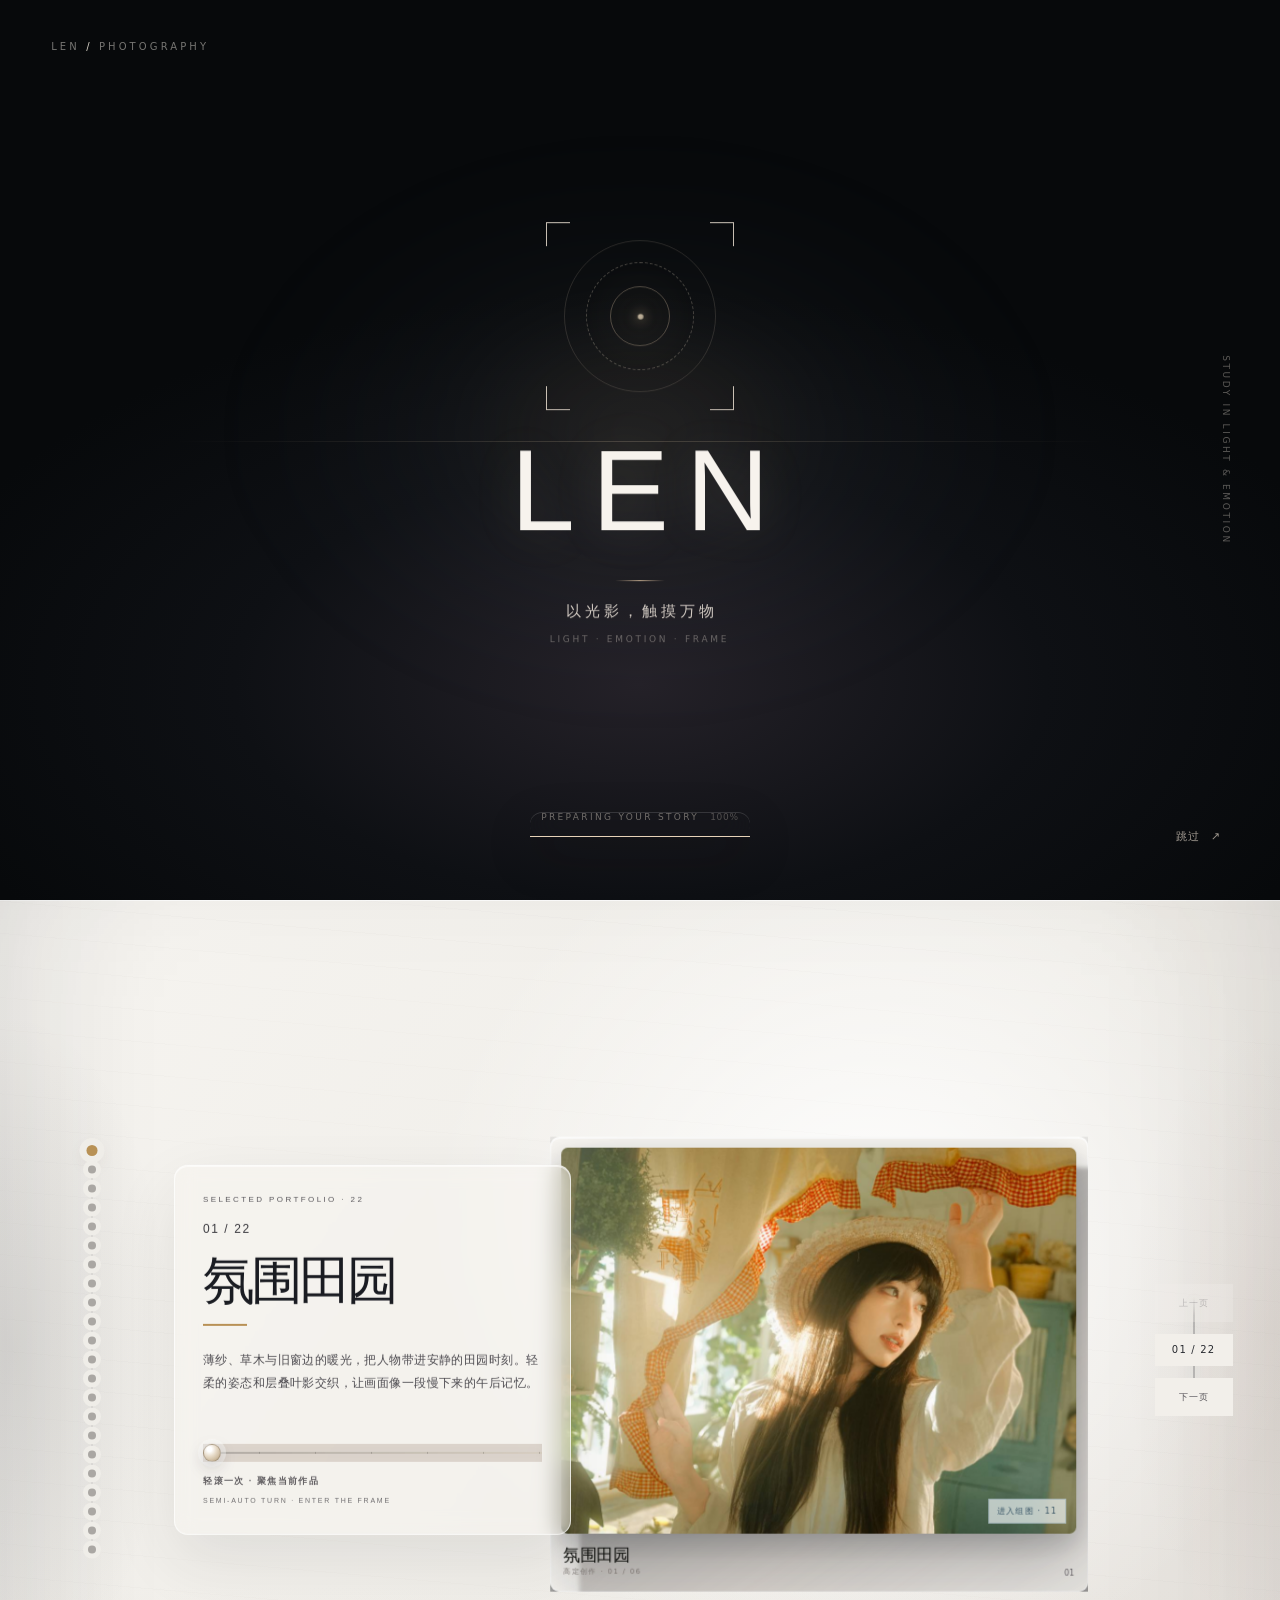
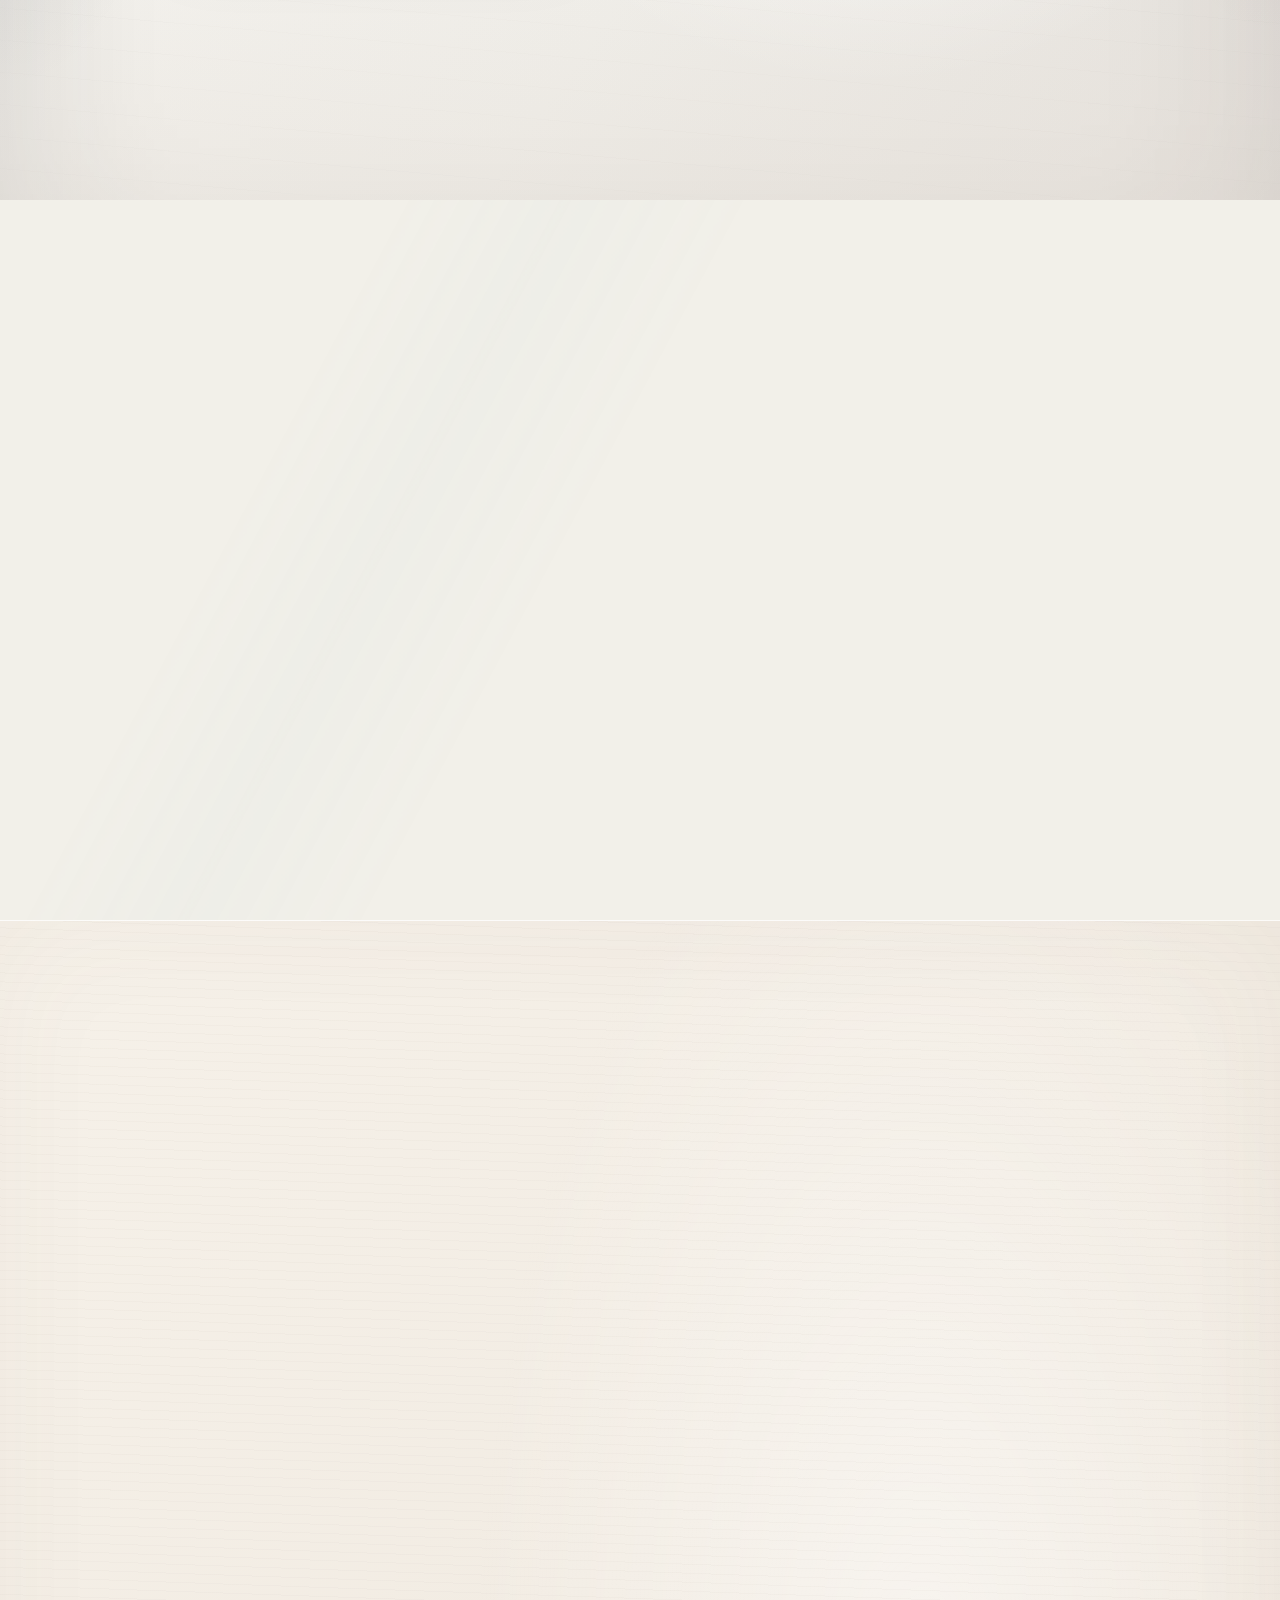
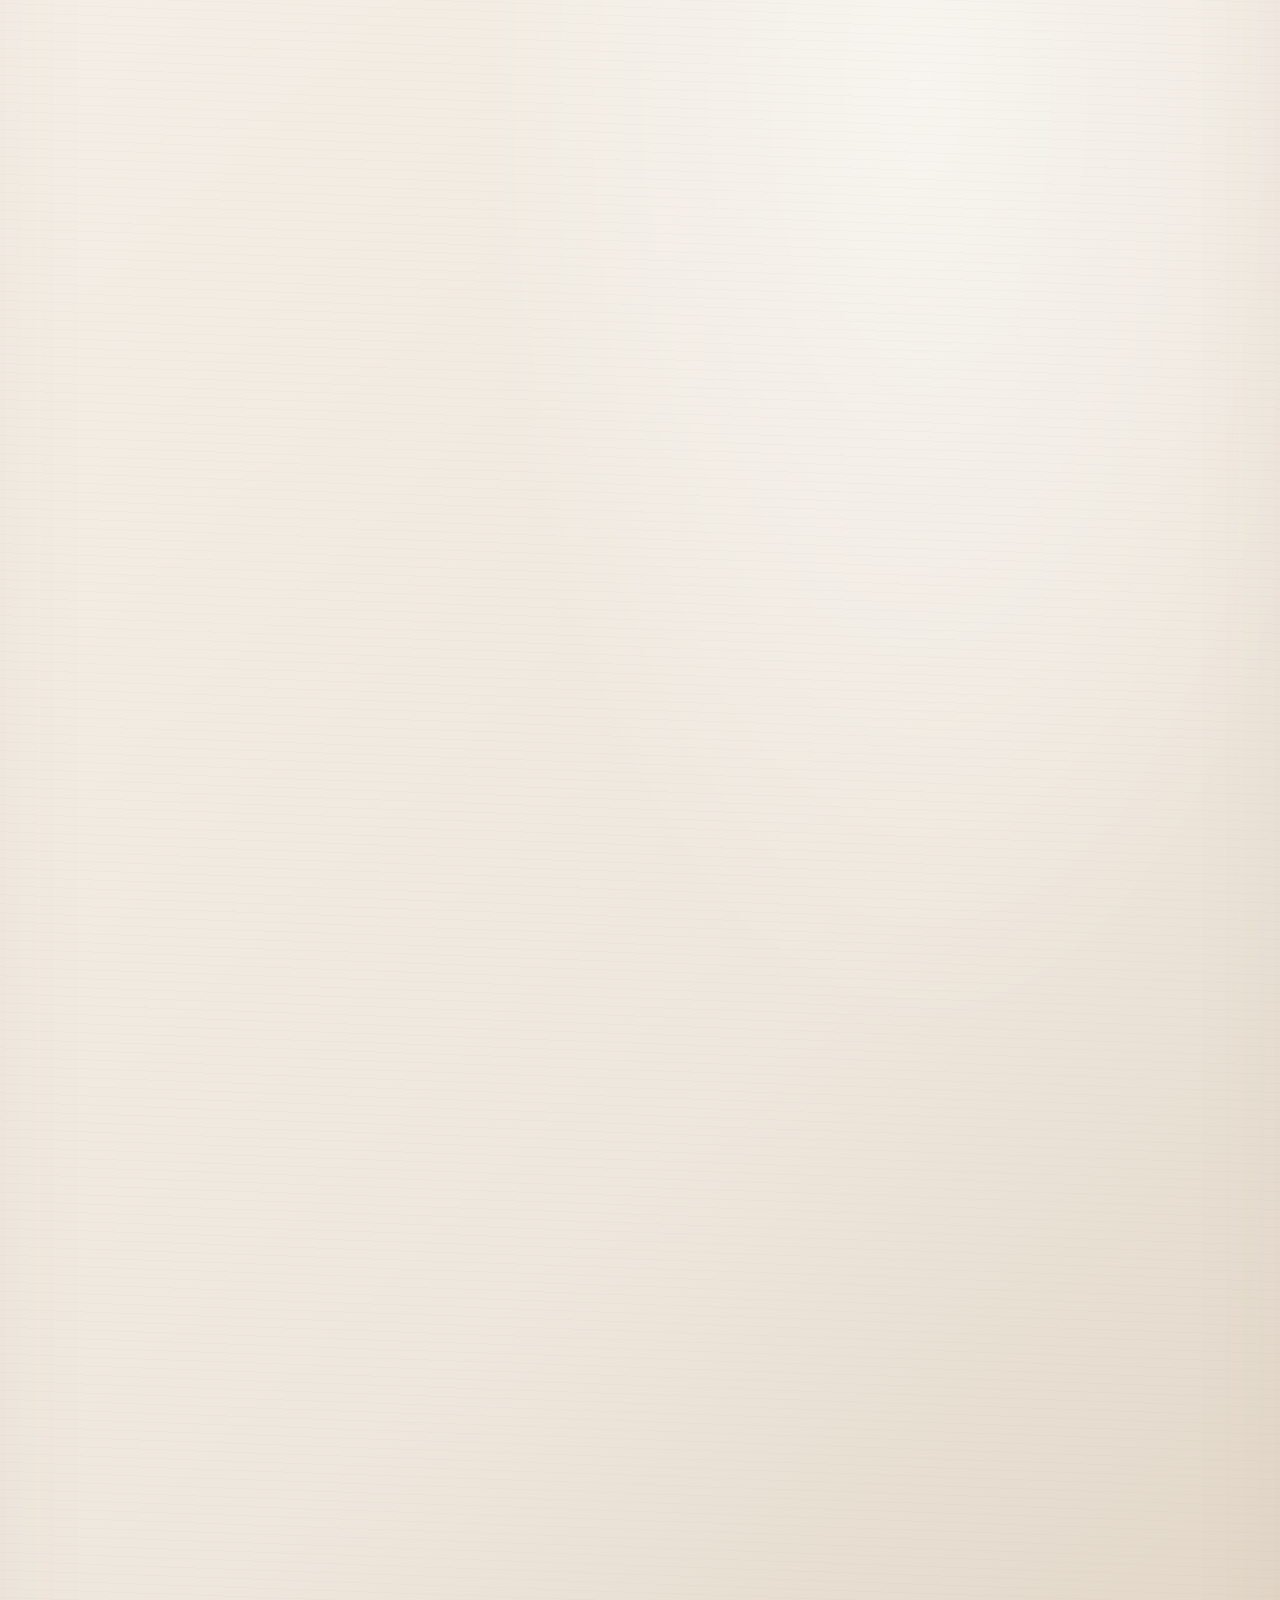
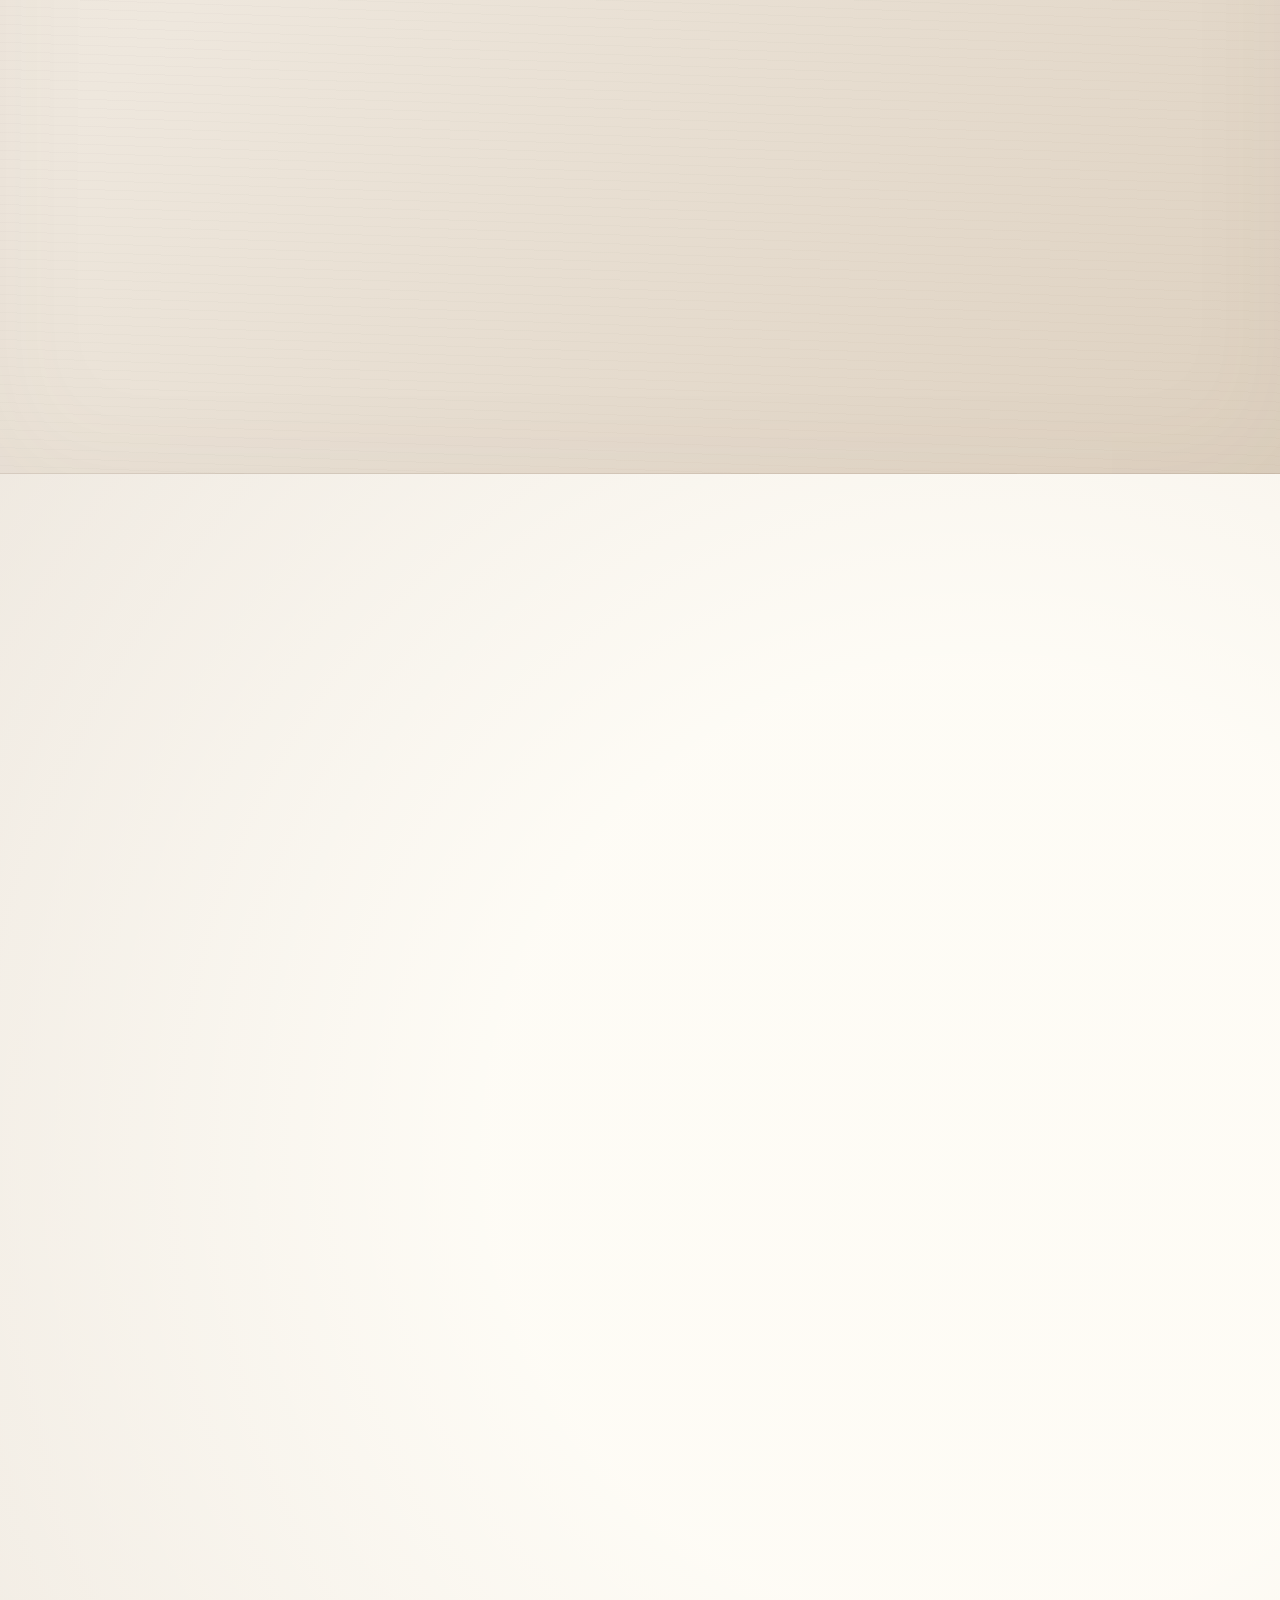
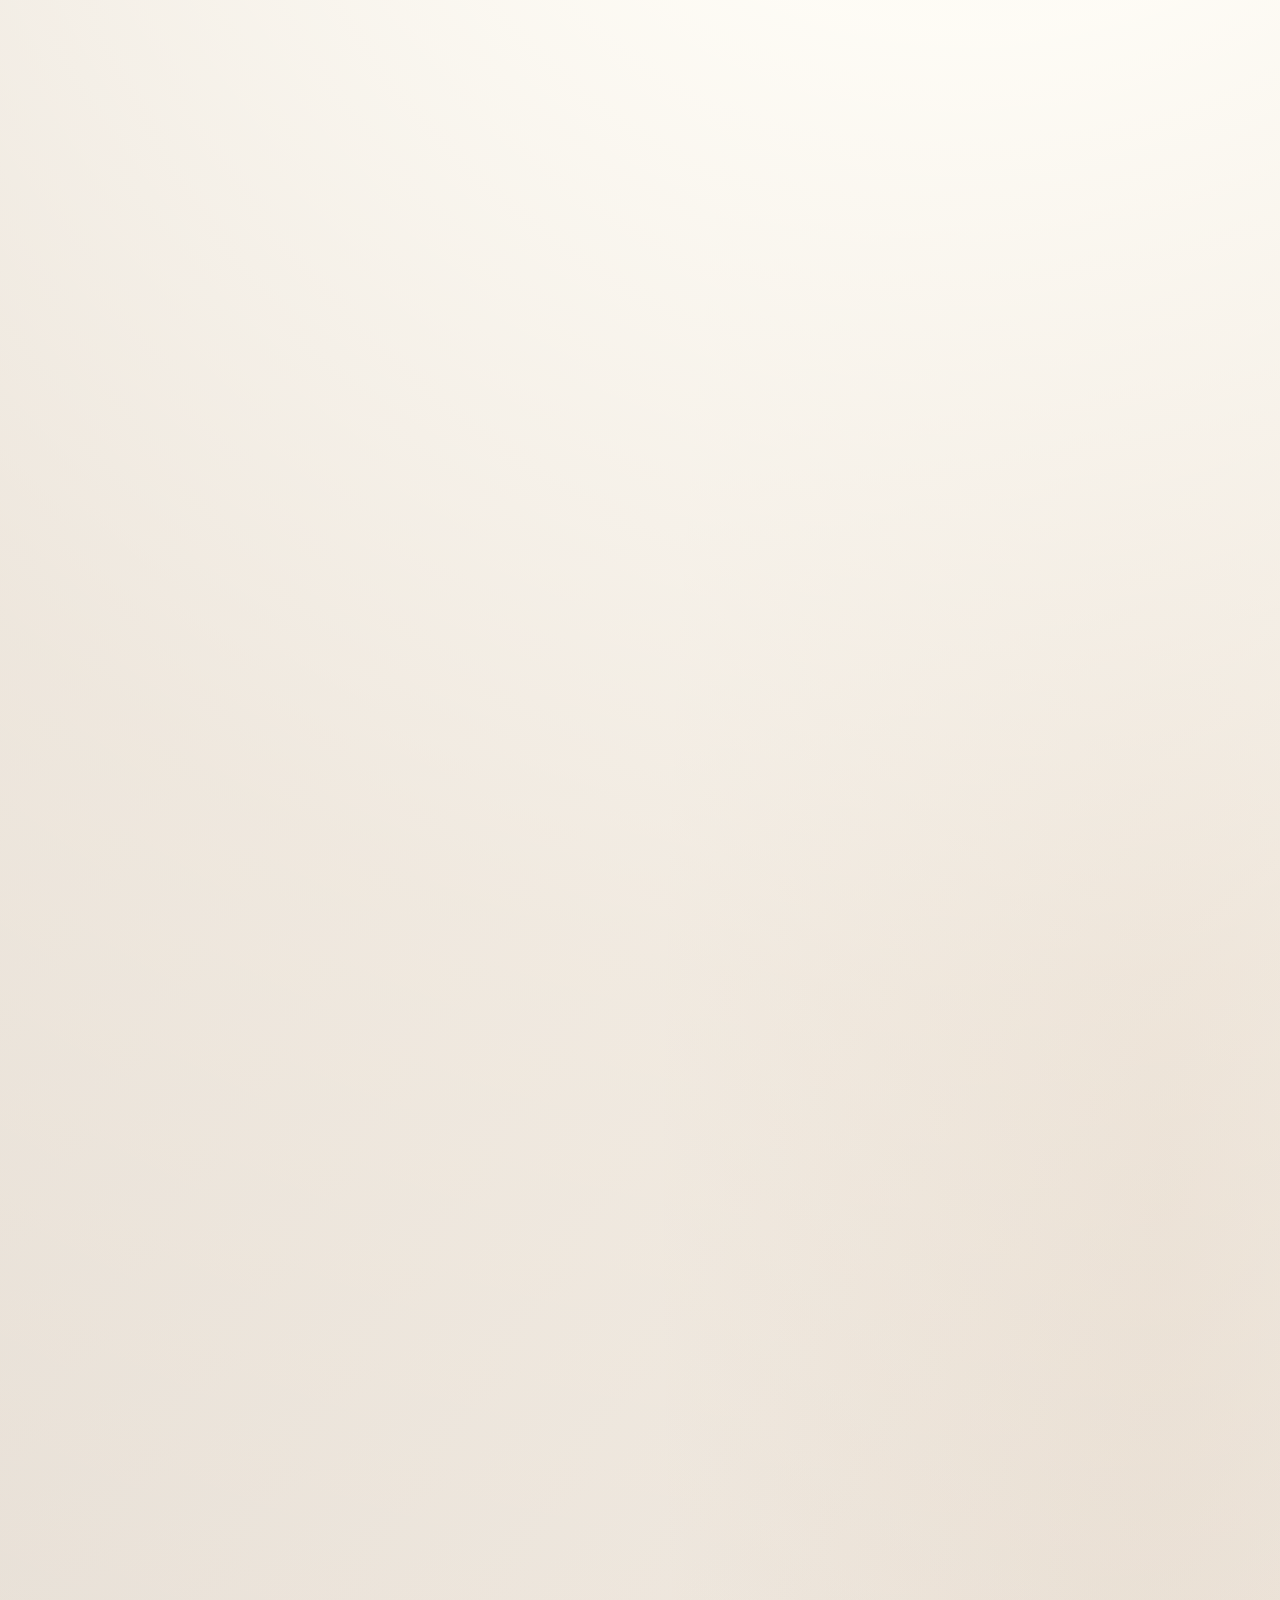
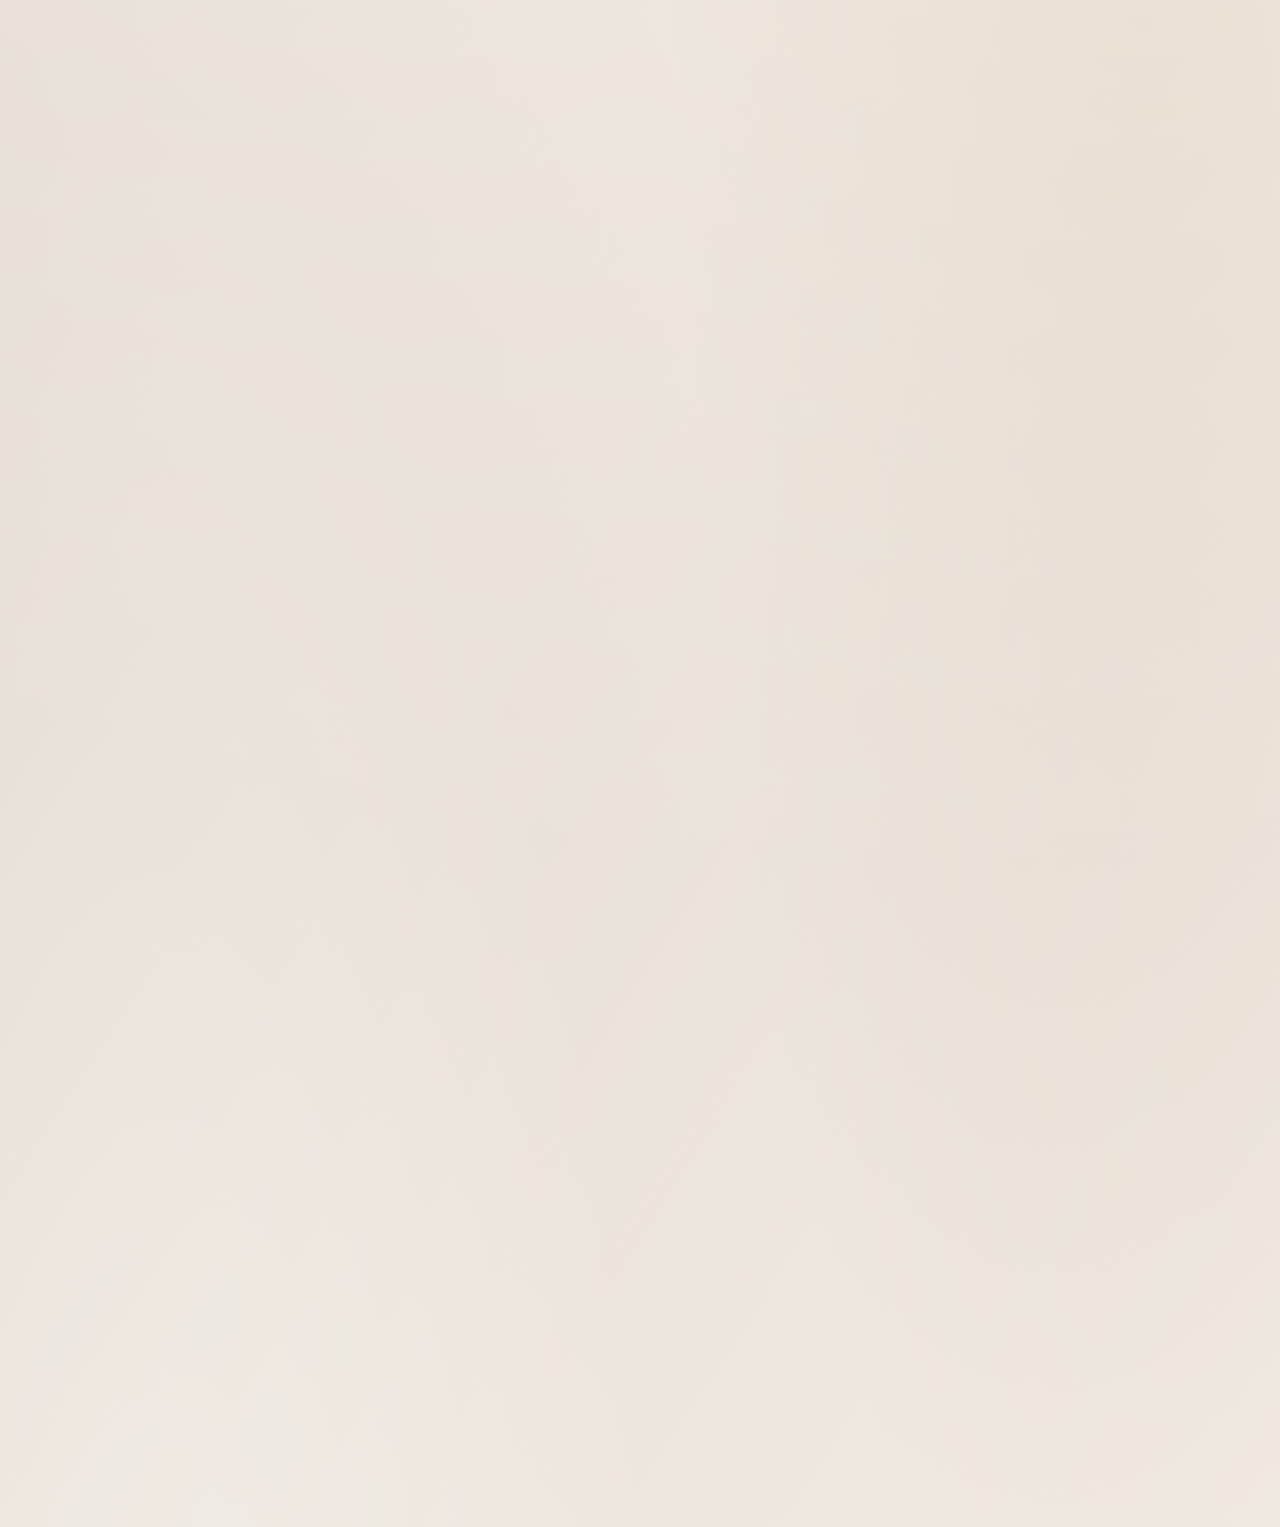
==== commit 2a95b6c2: "Add descriptions to all portfolio groups" ====
--- a/index.html
+++ b/index.html
@@ -297,222 +297,222 @@
             <em class="">SEMI-AUTO TURN · ENTER THE FRAME</em>
           </div>
           <div class="works-grid">
-        <figure class="work-card" data-work-id="portfolio-01" data-portfolio-category="高定创作" data-exhibit-title="氛围田园" data-exhibit-note="高定创作 &#183; 氛围田园，共 11 张作品。点击画面浏览完整组图。" data-reveal="" data-empty-slot="false" style="--reveal-delay: 90ms;">
+        <figure class="work-card" data-work-id="portfolio-01" data-portfolio-category="高定创作" data-exhibit-title="氛围田园" data-exhibit-note="薄纱、草木与旧窗边的暖光，把人物带进安静的田园时刻。轻柔的姿态和层叠叶影交织，让画面像一段慢下来的午后记忆。" data-reveal="" data-empty-slot="false" style="--reveal-delay: 90ms;">
           <div class="media has-photo has-gallery" data-image-slot="portfolio-01" data-gallery-count="11" role="button" tabindex="0" aria-label="氛围田园，11 张组图，点击浏览" data-reserved-theme="高定创作">
             <img data-photo="" alt="氛围田园 摄影作品" src="assets/portfolio/couture/7212d8b096/01.jpg" data-gallery="[&quot;assets/portfolio/couture/7212d8b096/02.jpg&quot;,&quot;assets/portfolio/couture/7212d8b096/03.jpg&quot;,&quot;assets/portfolio/couture/7212d8b096/04.jpg&quot;,&quot;assets/portfolio/couture/7212d8b096/05.jpg&quot;,&quot;assets/portfolio/couture/7212d8b096/06.jpg&quot;,&quot;assets/portfolio/couture/7212d8b096/07.jpg&quot;,&quot;assets/portfolio/couture/7212d8b096/08.jpg&quot;,&quot;assets/portfolio/couture/7212d8b096/09.jpg&quot;,&quot;assets/portfolio/couture/7212d8b096/10.jpg&quot;,&quot;assets/portfolio/couture/7212d8b096/11.jpg&quot;]" decoding="async" loading="lazy" fetchpriority="low" draggable="false">
           </div>
           <figcaption>
-            <div><h3 data-edit="" data-work-title="">氛围田园</h3><p class="work-card__category" data-edit="">高定创作 · 01 / 06</p><p class="work-card__editor-note" data-edit="">高定创作 &#183; 氛围田园，共 11 张作品。点击画面浏览完整组图。</p></div>
+            <div><h3 data-edit="" data-work-title="">氛围田园</h3><p class="work-card__category" data-edit="">高定创作 · 01 / 06</p><p class="work-card__editor-note" data-edit="">薄纱、草木与旧窗边的暖光，把人物带进安静的田园时刻。轻柔的姿态和层叠叶影交织，让画面像一段慢下来的午后记忆。</p></div>
             <b>01</b>
           </figcaption>
         </figure>
 
-        <figure class="work-card" data-work-id="portfolio-02" data-portfolio-category="高定创作" data-exhibit-title="花语时节" data-exhibit-note="高定创作 &#183; 花语时节，共 14 张作品。点击画面浏览完整组图。" data-reveal="" data-empty-slot="false" style="--reveal-delay: 90ms;">
+        <figure class="work-card" data-work-id="portfolio-02" data-portfolio-category="高定创作" data-exhibit-title="花语时节" data-exhibit-note="粉色花枝铺开春日背景，人物在枝影间回望、仰首，也与花朵靠近。浅粉与奶白相映，记录一组轻盈明亮、含蓄而柔软的赏花肖像。" data-reveal="" data-empty-slot="false" style="--reveal-delay: 90ms;">
           <div class="media has-photo has-gallery" data-image-slot="portfolio-02" data-gallery-count="14" role="button" tabindex="0" aria-label="花语时节，14 张组图，点击浏览" data-reserved-theme="高定创作">
             <img data-photo="" alt="花语时节 摄影作品" src="assets/portfolio/couture/a538766c55/01.jpg" data-gallery="[&quot;assets/portfolio/couture/a538766c55/02.jpg&quot;,&quot;assets/portfolio/couture/a538766c55/03.jpg&quot;,&quot;assets/portfolio/couture/a538766c55/04.jpg&quot;,&quot;assets/portfolio/couture/a538766c55/05.jpg&quot;,&quot;assets/portfolio/couture/a538766c55/06.jpg&quot;,&quot;assets/portfolio/couture/a538766c55/07.jpg&quot;,&quot;assets/portfolio/couture/a538766c55/08.jpg&quot;,&quot;assets/portfolio/couture/a538766c55/09.jpg&quot;,&quot;assets/portfolio/couture/a538766c55/10.jpg&quot;,&quot;assets/portfolio/couture/a538766c55/11.jpg&quot;,&quot;assets/portfolio/couture/a538766c55/12.jpg&quot;,&quot;assets/portfolio/couture/a538766c55/13.jpg&quot;,&quot;assets/portfolio/couture/a538766c55/14.jpg&quot;]" decoding="async" loading="lazy" fetchpriority="low" draggable="false">
           </div>
           <figcaption>
-            <div><h3 data-edit="" data-work-title="">花语时节</h3><p class="work-card__category" data-edit="">高定创作 · 02 / 06</p><p class="work-card__editor-note" data-edit="">高定创作 &#183; 花语时节，共 14 张作品。点击画面浏览完整组图。</p></div>
+            <div><h3 data-edit="" data-work-title="">花语时节</h3><p class="work-card__category" data-edit="">高定创作 · 02 / 06</p><p class="work-card__editor-note" data-edit="">粉色花枝铺开春日背景，人物在枝影间回望、仰首，也与花朵靠近。浅粉与奶白相映，记录一组轻盈明亮、含蓄而柔软的赏花肖像。</p></div>
             <b>02</b>
           </figcaption>
         </figure>
 
-        <figure class="work-card" data-work-id="portfolio-03" data-portfolio-category="高定创作" data-exhibit-title="末世新生" data-exhibit-note="高定创作 &#183; 末世新生，共 10 张作品。点击画面浏览完整组图。" data-reveal="" data-empty-slot="false" style="--reveal-delay: 90ms;">
+        <figure class="work-card" data-work-id="portfolio-03" data-portfolio-category="高定创作" data-exhibit-title="末世新生" data-exhibit-note="昏暗林地与微亮灯光构成故事现场，人物在玻璃、枝叶与夜色之间停留。冷绿阴影衬着局部暖光，像在废墟般的静寂中寻找新的生机。" data-reveal="" data-empty-slot="false" style="--reveal-delay: 90ms;">
           <div class="media has-photo has-gallery" data-image-slot="portfolio-03" data-gallery-count="10" role="button" tabindex="0" aria-label="末世新生，10 张组图，点击浏览" data-reserved-theme="高定创作">
             <img data-photo="" alt="末世新生 摄影作品" src="assets/portfolio/couture/32b8c15f0b/01.jpg" data-gallery="[&quot;assets/portfolio/couture/32b8c15f0b/02.jpg&quot;,&quot;assets/portfolio/couture/32b8c15f0b/03.jpg&quot;,&quot;assets/portfolio/couture/32b8c15f0b/04.jpg&quot;,&quot;assets/portfolio/couture/32b8c15f0b/05.jpg&quot;,&quot;assets/portfolio/couture/32b8c15f0b/06.jpg&quot;,&quot;assets/portfolio/couture/32b8c15f0b/07.jpg&quot;,&quot;assets/portfolio/couture/32b8c15f0b/08.jpg&quot;,&quot;assets/portfolio/couture/32b8c15f0b/09.jpg&quot;,&quot;assets/portfolio/couture/32b8c15f0b/10.jpg&quot;]" decoding="async" loading="lazy" fetchpriority="low" draggable="false">
           </div>
           <figcaption>
-            <div><h3 data-edit="" data-work-title="">末世新生</h3><p class="work-card__category" data-edit="">高定创作 · 03 / 06</p><p class="work-card__editor-note" data-edit="">高定创作 &#183; 末世新生，共 10 张作品。点击画面浏览完整组图。</p></div>
+            <div><h3 data-edit="" data-work-title="">末世新生</h3><p class="work-card__category" data-edit="">高定创作 · 03 / 06</p><p class="work-card__editor-note" data-edit="">昏暗林地与微亮灯光构成故事现场，人物在玻璃、枝叶与夜色之间停留。冷绿阴影衬着局部暖光，像在废墟般的静寂中寻找新的生机。</p></div>
             <b>03</b>
           </figcaption>
         </figure>
 
-        <figure class="work-card" data-work-id="portfolio-04" data-portfolio-category="高定创作" data-exhibit-title="少女君主" data-exhibit-note="高定创作 &#183; 少女君主，共 9 张作品。点击画面浏览完整组图。" data-reveal="" data-empty-slot="false" style="--reveal-delay: 90ms;">
+        <figure class="work-card" data-work-id="portfolio-04" data-portfolio-category="高定创作" data-exhibit-title="少女君主" data-exhibit-note="白衣、金属饰物与深色林景形成对照，人物凝视镜头，姿态克制而坚定。珠饰与柔纱在近景中交错，呈现一位带有仪式感的森林君主。" data-reveal="" data-empty-slot="false" style="--reveal-delay: 90ms;">
           <div class="media has-photo has-gallery" data-image-slot="portfolio-04" data-gallery-count="9" role="button" tabindex="0" aria-label="少女君主，9 张组图，点击浏览" data-reserved-theme="高定创作">
             <img data-photo="" alt="少女君主 摄影作品" src="assets/portfolio/couture/d6826a3726/01.jpg" data-gallery="[&quot;assets/portfolio/couture/d6826a3726/02.jpg&quot;,&quot;assets/portfolio/couture/d6826a3726/03.jpg&quot;,&quot;assets/portfolio/couture/d6826a3726/04.jpg&quot;,&quot;assets/portfolio/couture/d6826a3726/05.jpg&quot;,&quot;assets/portfolio/couture/d6826a3726/06.jpg&quot;,&quot;assets/portfolio/couture/d6826a3726/07.jpg&quot;,&quot;assets/portfolio/couture/d6826a3726/08.jpg&quot;,&quot;assets/portfolio/couture/d6826a3726/09.jpg&quot;]" decoding="async" loading="lazy" fetchpriority="low" draggable="false">
           </div>
           <figcaption>
-            <div><h3 data-edit="" data-work-title="">少女君主</h3><p class="work-card__category" data-edit="">高定创作 · 04 / 06</p><p class="work-card__editor-note" data-edit="">高定创作 &#183; 少女君主，共 9 张作品。点击画面浏览完整组图。</p></div>
+            <div><h3 data-edit="" data-work-title="">少女君主</h3><p class="work-card__category" data-edit="">高定创作 · 04 / 06</p><p class="work-card__editor-note" data-edit="">白衣、金属饰物与深色林景形成对照，人物凝视镜头，姿态克制而坚定。珠饰与柔纱在近景中交错，呈现一位带有仪式感的森林君主。</p></div>
             <b>04</b>
           </figcaption>
         </figure>
 
-        <figure class="work-card" data-work-id="portfolio-05" data-portfolio-category="高定创作" data-exhibit-title="天使降临" data-exhibit-note="高定创作 &#183; 天使降临，共 10 张作品。点击画面浏览完整组图。" data-reveal="" data-empty-slot="false" style="--reveal-delay: 90ms;">
+        <figure class="work-card" data-work-id="portfolio-05" data-portfolio-category="高定创作" data-exhibit-title="天使降临" data-exhibit-note="白色羽翼般的裙摆、圆镜与开阔水岸相遇，人物在晴空和草坡间舒展。蓝天、水面与轻纱留出大片呼吸感，像一次明亮安静的降临。" data-reveal="" data-empty-slot="false" style="--reveal-delay: 90ms;">
           <div class="media has-photo has-gallery" data-image-slot="portfolio-05" data-gallery-count="10" role="button" tabindex="0" aria-label="天使降临，10 张组图，点击浏览" data-reserved-theme="高定创作">
             <img data-photo="" alt="天使降临 摄影作品" src="assets/portfolio/couture/30578b5e6f/01.jpg" data-gallery="[&quot;assets/portfolio/couture/30578b5e6f/02.jpg&quot;,&quot;assets/portfolio/couture/30578b5e6f/03.jpg&quot;,&quot;assets/portfolio/couture/30578b5e6f/04.jpg&quot;,&quot;assets/portfolio/couture/30578b5e6f/05.jpg&quot;,&quot;assets/portfolio/couture/30578b5e6f/06.jpg&quot;,&quot;assets/portfolio/couture/30578b5e6f/07.jpg&quot;,&quot;assets/portfolio/couture/30578b5e6f/08.jpg&quot;,&quot;assets/portfolio/couture/30578b5e6f/09.jpg&quot;,&quot;assets/portfolio/couture/30578b5e6f/10.jpg&quot;]" decoding="async" loading="lazy" fetchpriority="low" draggable="false">
           </div>
           <figcaption>
-            <div><h3 data-edit="" data-work-title="">天使降临</h3><p class="work-card__category" data-edit="">高定创作 · 05 / 06</p><p class="work-card__editor-note" data-edit="">高定创作 &#183; 天使降临，共 10 张作品。点击画面浏览完整组图。</p></div>
+            <div><h3 data-edit="" data-work-title="">天使降临</h3><p class="work-card__category" data-edit="">高定创作 · 05 / 06</p><p class="work-card__editor-note" data-edit="">白色羽翼般的裙摆、圆镜与开阔水岸相遇，人物在晴空和草坡间舒展。蓝天、水面与轻纱留出大片呼吸感，像一次明亮安静的降临。</p></div>
             <b>05</b>
           </figcaption>
         </figure>
 
-        <figure class="work-card" data-work-id="portfolio-06" data-portfolio-category="高定创作" data-exhibit-title="网络病毒" data-exhibit-note="高定创作 &#183; 网络病毒，共 11 张作品。点击画面浏览完整组图。" data-reveal="" data-empty-slot="false" style="--reveal-delay: 90ms;">
+        <figure class="work-card" data-work-id="portfolio-06" data-portfolio-category="高定创作" data-exhibit-title="网络病毒" data-exhibit-note="绿色屏幕、旧设备与深色空间搭出电子废墟，人物以鲜明姿态穿过光影。荧绿高光和暗部形成强烈反差，构成带有未来感的末世角色影像。" data-reveal="" data-empty-slot="false" style="--reveal-delay: 90ms;">
           <div class="media has-photo has-gallery" data-image-slot="portfolio-06" data-gallery-count="11" role="button" tabindex="0" aria-label="网络病毒，11 张组图，点击浏览" data-reserved-theme="高定创作">
             <img data-photo="" alt="网络病毒 摄影作品" src="assets/portfolio/couture/e97f733315/01.jpg" data-gallery="[&quot;assets/portfolio/couture/e97f733315/02.jpg&quot;,&quot;assets/portfolio/couture/e97f733315/03.jpg&quot;,&quot;assets/portfolio/couture/e97f733315/04.jpg&quot;,&quot;assets/portfolio/couture/e97f733315/05.jpg&quot;,&quot;assets/portfolio/couture/e97f733315/06.jpg&quot;,&quot;assets/portfolio/couture/e97f733315/07.jpg&quot;,&quot;assets/portfolio/couture/e97f733315/08.jpg&quot;,&quot;assets/portfolio/couture/e97f733315/09.jpg&quot;,&quot;assets/portfolio/couture/e97f733315/10.jpg&quot;,&quot;assets/portfolio/couture/e97f733315/11.jpg&quot;]" decoding="async" loading="lazy" fetchpriority="low" draggable="false">
           </div>
           <figcaption>
-            <div><h3 data-edit="" data-work-title="">网络病毒</h3><p class="work-card__category" data-edit="">高定创作 · 06 / 06</p><p class="work-card__editor-note" data-edit="">高定创作 &#183; 网络病毒，共 11 张作品。点击画面浏览完整组图。</p></div>
+            <div><h3 data-edit="" data-work-title="">网络病毒</h3><p class="work-card__category" data-edit="">高定创作 · 06 / 06</p><p class="work-card__editor-note" data-edit="">绿色屏幕、旧设备与深色空间搭出电子废墟，人物以鲜明姿态穿过光影。荧绿高光和暗部形成强烈反差，构成带有未来感的末世角色影像。</p></div>
             <b>06</b>
           </figcaption>
         </figure>
 
-        <figure class="work-card" data-work-id="portfolio-07" data-portfolio-category="实例客片" data-exhibit-title="毕业校园" data-exhibit-note="实例客片 &#183; 毕业校园，共 17 张作品。点击画面浏览完整组图。" data-reveal="" data-empty-slot="false" style="--reveal-delay: 90ms;">
+        <figure class="work-card" data-work-id="portfolio-07" data-portfolio-category="实例客片" data-exhibit-title="毕业校园" data-exhibit-note="教室、走廊与操场留下毕业季的日常片段，同学们在交谈、奔跑和镜头前笑闹。自然窗光与轻松动作串起校园回忆，让告别显得明亮而亲近。" data-reveal="" data-empty-slot="false" style="--reveal-delay: 90ms;">
           <div class="media has-photo has-gallery" data-image-slot="portfolio-07" data-gallery-count="17" role="button" tabindex="0" aria-label="毕业校园，17 张组图，点击浏览" data-reserved-theme="实例客片">
             <img data-photo="" alt="毕业校园 摄影作品" src="assets/portfolio/client/8b305bb362/01.jpg" data-gallery="[&quot;assets/portfolio/client/8b305bb362/02.jpg&quot;,&quot;assets/portfolio/client/8b305bb362/03.jpg&quot;,&quot;assets/portfolio/client/8b305bb362/04.jpg&quot;,&quot;assets/portfolio/client/8b305bb362/05.jpg&quot;,&quot;assets/portfolio/client/8b305bb362/06.jpg&quot;,&quot;assets/portfolio/client/8b305bb362/07.jpg&quot;,&quot;assets/portfolio/client/8b305bb362/08.jpg&quot;,&quot;assets/portfolio/client/8b305bb362/09.jpg&quot;,&quot;assets/portfolio/client/8b305bb362/10.jpg&quot;,&quot;assets/portfolio/client/8b305bb362/11.jpg&quot;,&quot;assets/portfolio/client/8b305bb362/12.jpg&quot;,&quot;assets/portfolio/client/8b305bb362/13.jpg&quot;,&quot;assets/portfolio/client/8b305bb362/14.jpg&quot;,&quot;assets/portfolio/client/8b305bb362/15.jpg&quot;,&quot;assets/portfolio/client/8b305bb362/16.jpg&quot;,&quot;assets/portfolio/client/8b305bb362/17.jpg&quot;]" decoding="async" loading="lazy" fetchpriority="low" draggable="false">
           </div>
           <figcaption>
-            <div><h3 data-edit="" data-work-title="">毕业校园</h3><p class="work-card__category" data-edit="">实例客片 · 01 / 16</p><p class="work-card__editor-note" data-edit="">实例客片 &#183; 毕业校园，共 17 张作品。点击画面浏览完整组图。</p></div>
+            <div><h3 data-edit="" data-work-title="">毕业校园</h3><p class="work-card__category" data-edit="">实例客片 · 01 / 16</p><p class="work-card__editor-note" data-edit="">教室、走廊与操场留下毕业季的日常片段，同学们在交谈、奔跑和镜头前笑闹。自然窗光与轻松动作串起校园回忆，让告别显得明亮而亲近。</p></div>
             <b>07</b>
           </figcaption>
         </figure>
 
-        <figure class="work-card" data-work-id="portfolio-08" data-portfolio-category="实例客片" data-exhibit-title="仿古徐来" data-exhibit-note="实例客片 &#183; 仿古徐来，共 10 张作品。点击画面浏览完整组图。" data-reveal="" data-empty-slot="false" style="--reveal-delay: 90ms;">
+        <figure class="work-card" data-work-id="portfolio-08" data-portfolio-category="实例客片" data-exhibit-title="仿古徐来" data-exhibit-note="竹影、古建筑与层叠的传统服饰铺陈出清雅场景，人物从回眸到静坐，动作舒缓。柔和绿意衬着衣料纹样，呈现一段像微风拂过的古风肖像。" data-reveal="" data-empty-slot="false" style="--reveal-delay: 90ms;">
           <div class="media has-photo has-gallery" data-image-slot="portfolio-08" data-gallery-count="10" role="button" tabindex="0" aria-label="仿古徐来，10 张组图，点击浏览" data-reserved-theme="实例客片">
             <img data-photo="" alt="仿古徐来 摄影作品" src="assets/portfolio/client/b4d72e5c53/01.jpg" data-gallery="[&quot;assets/portfolio/client/b4d72e5c53/02.jpg&quot;,&quot;assets/portfolio/client/b4d72e5c53/03.jpg&quot;,&quot;assets/portfolio/client/b4d72e5c53/04.jpg&quot;,&quot;assets/portfolio/client/b4d72e5c53/05.jpg&quot;,&quot;assets/portfolio/client/b4d72e5c53/06.jpg&quot;,&quot;assets/portfolio/client/b4d72e5c53/07.jpg&quot;,&quot;assets/portfolio/client/b4d72e5c53/08.jpg&quot;,&quot;assets/portfolio/client/b4d72e5c53/09.jpg&quot;,&quot;assets/portfolio/client/b4d72e5c53/10.jpg&quot;]" decoding="async" loading="lazy" fetchpriority="low" draggable="false">
           </div>
           <figcaption>
-            <div><h3 data-edit="" data-work-title="">仿古徐来</h3><p class="work-card__category" data-edit="">实例客片 · 02 / 16</p><p class="work-card__editor-note" data-edit="">实例客片 &#183; 仿古徐来，共 10 张作品。点击画面浏览完整组图。</p></div>
+            <div><h3 data-edit="" data-work-title="">仿古徐来</h3><p class="work-card__category" data-edit="">实例客片 · 02 / 16</p><p class="work-card__editor-note" data-edit="">竹影、古建筑与层叠的传统服饰铺陈出清雅场景，人物从回眸到静坐，动作舒缓。柔和绿意衬着衣料纹样，呈现一段像微风拂过的古风肖像。</p></div>
             <b>08</b>
           </figcaption>
         </figure>
 
-        <figure class="work-card" data-work-id="portfolio-09" data-portfolio-category="实例客片" data-exhibit-title="古堡外景" data-exhibit-note="实例客片 &#183; 古堡外景，共 9 张作品。点击画面浏览完整组图。" data-reveal="" data-empty-slot="false" style="--reveal-delay: 90ms;">
+        <figure class="work-card" data-work-id="portfolio-09" data-portfolio-category="实例客片" data-exhibit-title="古堡外景" data-exhibit-note="骑马、制服与石砌建筑组成开阔的古堡外景，人物在马背与庭院间切换。晴日光线带出故事感，也保留了人与坐骑相处的自然瞬间。" data-reveal="" data-empty-slot="false" style="--reveal-delay: 90ms;">
           <div class="media has-photo has-gallery" data-image-slot="portfolio-09" data-gallery-count="9" role="button" tabindex="0" aria-label="古堡外景，9 张组图，点击浏览" data-reserved-theme="实例客片">
             <img data-photo="" alt="古堡外景 摄影作品" src="assets/portfolio/client/1f8a175138/01.jpg" data-gallery="[&quot;assets/portfolio/client/1f8a175138/02.jpg&quot;,&quot;assets/portfolio/client/1f8a175138/03.jpg&quot;,&quot;assets/portfolio/client/1f8a175138/04.jpg&quot;,&quot;assets/portfolio/client/1f8a175138/05.jpg&quot;,&quot;assets/portfolio/client/1f8a175138/06.jpg&quot;,&quot;assets/portfolio/client/1f8a175138/07.jpg&quot;,&quot;assets/portfolio/client/1f8a175138/08.jpg&quot;,&quot;assets/portfolio/client/1f8a175138/09.jpg&quot;]" decoding="async" loading="lazy" fetchpriority="low" draggable="false">
           </div>
           <figcaption>
-            <div><h3 data-edit="" data-work-title="">古堡外景</h3><p class="work-card__category" data-edit="">实例客片 · 03 / 16</p><p class="work-card__editor-note" data-edit="">实例客片 &#183; 古堡外景，共 9 张作品。点击画面浏览完整组图。</p></div>
+            <div><h3 data-edit="" data-work-title="">古堡外景</h3><p class="work-card__category" data-edit="">实例客片 · 03 / 16</p><p class="work-card__editor-note" data-edit="">骑马、制服与石砌建筑组成开阔的古堡外景，人物在马背与庭院间切换。晴日光线带出故事感，也保留了人与坐骑相处的自然瞬间。</p></div>
             <b>09</b>
           </figcaption>
         </figure>
 
-        <figure class="work-card" data-work-id="portfolio-10" data-portfolio-category="实例客片" data-exhibit-title="角色扮演" data-exhibit-note="实例客片 &#183; 角色扮演，共 13 张作品。点击画面浏览完整组图。" data-reveal="" data-empty-slot="false" style="--reveal-delay: 90ms;">
+        <figure class="work-card" data-work-id="portfolio-10" data-portfolio-category="实例客片" data-exhibit-title="角色扮演" data-exhibit-note="从红发制服角色到持剑造型，场景在街巷、墙面与室内之间变化。鲜明服装与动作还原角色气质，镜头也留下行走、停顿和凝视中的人物感。" data-reveal="" data-empty-slot="false" style="--reveal-delay: 90ms;">
           <div class="media has-photo has-gallery" data-image-slot="portfolio-10" data-gallery-count="13" role="button" tabindex="0" aria-label="角色扮演，13 张组图，点击浏览" data-reserved-theme="实例客片">
             <img data-photo="" alt="角色扮演 摄影作品" src="assets/portfolio/client/9e796dc028/01.jpg" data-gallery="[&quot;assets/portfolio/client/9e796dc028/02.jpg&quot;,&quot;assets/portfolio/client/9e796dc028/03.jpg&quot;,&quot;assets/portfolio/client/9e796dc028/04.jpg&quot;,&quot;assets/portfolio/client/9e796dc028/05.jpg&quot;,&quot;assets/portfolio/client/9e796dc028/06.jpg&quot;,&quot;assets/portfolio/client/9e796dc028/07.jpg&quot;,&quot;assets/portfolio/client/9e796dc028/08.jpg&quot;,&quot;assets/portfolio/client/9e796dc028/09.jpg&quot;,&quot;assets/portfolio/client/9e796dc028/10.jpg&quot;,&quot;assets/portfolio/client/9e796dc028/11.jpg&quot;,&quot;assets/portfolio/client/9e796dc028/12.jpg&quot;,&quot;assets/portfolio/client/9e796dc028/13.jpg&quot;]" decoding="async" loading="lazy" fetchpriority="low" draggable="false">
           </div>
           <figcaption>
-            <div><h3 data-edit="" data-work-title="">角色扮演</h3><p class="work-card__category" data-edit="">实例客片 · 04 / 16</p><p class="work-card__editor-note" data-edit="">实例客片 &#183; 角色扮演，共 13 张作品。点击画面浏览完整组图。</p></div>
+            <div><h3 data-edit="" data-work-title="">角色扮演</h3><p class="work-card__category" data-edit="">实例客片 · 04 / 16</p><p class="work-card__editor-note" data-edit="">从红发制服角色到持剑造型，场景在街巷、墙面与室内之间变化。鲜明服装与动作还原角色气质，镜头也留下行走、停顿和凝视中的人物感。</p></div>
             <b>10</b>
           </figcaption>
         </figure>
 
-        <figure class="work-card" data-work-id="portfolio-11" data-portfolio-category="实例客片" data-exhibit-title="洛丽塔可" data-exhibit-note="实例客片 &#183; 洛丽塔可，共 12 张作品。点击画面浏览完整组图。" data-reveal="" data-empty-slot="false" style="--reveal-delay: 90ms;">
+        <figure class="work-card" data-work-id="portfolio-11" data-portfolio-category="实例客片" data-exhibit-title="洛丽塔可" data-exhibit-note="蕾丝裙装、茶杯与复古室内道具构成甜美茶会，人物在书架、画框与暖灯之间舒展姿态。奶油色与金棕色交映，带出精致又俏皮的洛丽塔气息。" data-reveal="" data-empty-slot="false" style="--reveal-delay: 90ms;">
           <div class="media has-photo has-gallery" data-image-slot="portfolio-11" data-gallery-count="12" role="button" tabindex="0" aria-label="洛丽塔可，12 张组图，点击浏览" data-reserved-theme="实例客片">
             <img data-photo="" alt="洛丽塔可 摄影作品" src="assets/portfolio/client/da953a782b/01.jpg" data-gallery="[&quot;assets/portfolio/client/da953a782b/02.jpg&quot;,&quot;assets/portfolio/client/da953a782b/03.jpg&quot;,&quot;assets/portfolio/client/da953a782b/04.jpg&quot;,&quot;assets/portfolio/client/da953a782b/05.jpg&quot;,&quot;assets/portfolio/client/da953a782b/06.jpg&quot;,&quot;assets/portfolio/client/da953a782b/07.jpg&quot;,&quot;assets/portfolio/client/da953a782b/08.jpg&quot;,&quot;assets/portfolio/client/da953a782b/09.jpg&quot;,&quot;assets/portfolio/client/da953a782b/10.jpg&quot;,&quot;assets/portfolio/client/da953a782b/11.jpg&quot;,&quot;assets/portfolio/client/da953a782b/12.jpg&quot;]" decoding="async" loading="lazy" fetchpriority="low" draggable="false">
           </div>
           <figcaption>
-            <div><h3 data-edit="" data-work-title="">洛丽塔可</h3><p class="work-card__category" data-edit="">实例客片 · 05 / 16</p><p class="work-card__editor-note" data-edit="">实例客片 &#183; 洛丽塔可，共 12 张作品。点击画面浏览完整组图。</p></div>
+            <div><h3 data-edit="" data-work-title="">洛丽塔可</h3><p class="work-card__category" data-edit="">实例客片 · 05 / 16</p><p class="work-card__editor-note" data-edit="">蕾丝裙装、茶杯与复古室内道具构成甜美茶会，人物在书架、画框与暖灯之间舒展姿态。奶油色与金棕色交映，带出精致又俏皮的洛丽塔气息。</p></div>
             <b>11</b>
           </figcaption>
         </figure>
 
-        <figure class="work-card" data-work-id="portfolio-12" data-portfolio-category="实例客片" data-exhibit-title="青空少女" data-exhibit-note="实例客片 &#183; 青空少女，共 11 张作品。点击画面浏览完整组图。" data-reveal="" data-empty-slot="false" style="--reveal-delay: 90ms;">
+        <figure class="work-card" data-work-id="portfolio-12" data-portfolio-category="实例客片" data-exhibit-title="青空少女" data-exhibit-note="蓝天、操场和青春制服记录两位女孩的校园时光，奔跑、挥手与并肩合影交替出现。明亮自然光和轻快动作保留相处时的活力，像一页夏日纪念册。" data-reveal="" data-empty-slot="false" style="--reveal-delay: 90ms;">
           <div class="media has-photo has-gallery" data-image-slot="portfolio-12" data-gallery-count="11" role="button" tabindex="0" aria-label="青空少女，11 张组图，点击浏览" data-reserved-theme="实例客片">
             <img data-photo="" alt="青空少女 摄影作品" src="assets/portfolio/client/9f6bae66af/01.jpg" data-gallery="[&quot;assets/portfolio/client/9f6bae66af/02.jpg&quot;,&quot;assets/portfolio/client/9f6bae66af/03.jpg&quot;,&quot;assets/portfolio/client/9f6bae66af/04.jpg&quot;,&quot;assets/portfolio/client/9f6bae66af/05.jpg&quot;,&quot;assets/portfolio/client/9f6bae66af/06.jpg&quot;,&quot;assets/portfolio/client/9f6bae66af/07.jpg&quot;,&quot;assets/portfolio/client/9f6bae66af/08.jpg&quot;,&quot;assets/portfolio/client/9f6bae66af/09.jpg&quot;,&quot;assets/portfolio/client/9f6bae66af/10.jpg&quot;,&quot;assets/portfolio/client/9f6bae66af/11.jpg&quot;]" decoding="async" loading="lazy" fetchpriority="low" draggable="false">
           </div>
           <figcaption>
-            <div><h3 data-edit="" data-work-title="">青空少女</h3><p class="work-card__category" data-edit="">实例客片 · 06 / 16</p><p class="work-card__editor-note" data-edit="">实例客片 &#183; 青空少女，共 11 张作品。点击画面浏览完整组图。</p></div>
+            <div><h3 data-edit="" data-work-title="">青空少女</h3><p class="work-card__category" data-edit="">实例客片 · 06 / 16</p><p class="work-card__editor-note" data-edit="">蓝天、操场和青春制服记录两位女孩的校园时光，奔跑、挥手与并肩合影交替出现。明亮自然光和轻快动作保留相处时的活力，像一页夏日纪念册。</p></div>
             <b>12</b>
           </figcaption>
         </figure>
 
-        <figure class="work-card" data-work-id="portfolio-13" data-portfolio-category="实例客片" data-exhibit-title="轻咖物语" data-exhibit-note="实例客片 &#183; 轻咖物语，共 15 张作品。点击画面浏览完整组图。" data-reveal="" data-empty-slot="false" style="--reveal-delay: 90ms;">
+        <figure class="work-card" data-work-id="portfolio-13" data-portfolio-category="实例客片" data-exhibit-title="轻咖物语" data-exhibit-note="咖啡馆的窗光、木桌与一杯饮品，串起轻松自在的日常肖像。人物时而倚桌微笑，时而望向窗外，暖色室内与自然神情相映，像一段午后小憩。" data-reveal="" data-empty-slot="false" style="--reveal-delay: 90ms;">
           <div class="media has-photo has-gallery" data-image-slot="portfolio-13" data-gallery-count="15" role="button" tabindex="0" aria-label="轻咖物语，15 张组图，点击浏览" data-reserved-theme="实例客片">
             <img data-photo="" alt="轻咖物语 摄影作品" src="assets/portfolio/client/453d15c195/01.jpg" data-gallery="[&quot;assets/portfolio/client/453d15c195/02.jpg&quot;,&quot;assets/portfolio/client/453d15c195/03.jpg&quot;,&quot;assets/portfolio/client/453d15c195/04.jpg&quot;,&quot;assets/portfolio/client/453d15c195/05.jpg&quot;,&quot;assets/portfolio/client/453d15c195/06.jpg&quot;,&quot;assets/portfolio/client/453d15c195/07.jpg&quot;,&quot;assets/portfolio/client/453d15c195/08.jpg&quot;,&quot;assets/portfolio/client/453d15c195/09.jpg&quot;,&quot;assets/portfolio/client/453d15c195/10.jpg&quot;,&quot;assets/portfolio/client/453d15c195/11.jpg&quot;,&quot;assets/portfolio/client/453d15c195/12.jpg&quot;,&quot;assets/portfolio/client/453d15c195/13.jpg&quot;,&quot;assets/portfolio/client/453d15c195/14.jpg&quot;,&quot;assets/portfolio/client/453d15c195/15.jpg&quot;]" decoding="async" loading="lazy" fetchpriority="low" draggable="false">
           </div>
           <figcaption>
-            <div><h3 data-edit="" data-work-title="">轻咖物语</h3><p class="work-card__category" data-edit="">实例客片 · 07 / 16</p><p class="work-card__editor-note" data-edit="">实例客片 &#183; 轻咖物语，共 15 张作品。点击画面浏览完整组图。</p></div>
+            <div><h3 data-edit="" data-work-title="">轻咖物语</h3><p class="work-card__category" data-edit="">实例客片 · 07 / 16</p><p class="work-card__editor-note" data-edit="">咖啡馆的窗光、木桌与一杯饮品，串起轻松自在的日常肖像。人物时而倚桌微笑，时而望向窗外，暖色室内与自然神情相映，像一段午后小憩。</p></div>
             <b>13</b>
           </figcaption>
         </figure>
 
-        <figure class="work-card" data-work-id="portfolio-14" data-portfolio-category="实例客片" data-exhibit-title="日常田园" data-exhibit-note="实例客片 &#183; 日常田园，共 14 张作品。点击画面浏览完整组图。" data-reveal="" data-empty-slot="false" style="--reveal-delay: 90ms;">
+        <figure class="work-card" data-work-id="portfolio-14" data-portfolio-category="实例客片" data-exhibit-title="日常田园" data-exhibit-note="窗台、庭院与绿植围绕人物展开，白色衣裙在室内外光线中显得轻盈。她手持小物、倚窗或漫步其间，画面记录安静自然的田园日常。" data-reveal="" data-empty-slot="false" style="--reveal-delay: 90ms;">
           <div class="media has-photo has-gallery" data-image-slot="portfolio-14" data-gallery-count="14" role="button" tabindex="0" aria-label="日常田园，14 张组图，点击浏览" data-reserved-theme="实例客片">
             <img data-photo="" alt="日常田园 摄影作品" src="assets/portfolio/client/e5e48d88a7/01.jpg" data-gallery="[&quot;assets/portfolio/client/e5e48d88a7/02.jpg&quot;,&quot;assets/portfolio/client/e5e48d88a7/03.jpg&quot;,&quot;assets/portfolio/client/e5e48d88a7/04.jpg&quot;,&quot;assets/portfolio/client/e5e48d88a7/05.jpg&quot;,&quot;assets/portfolio/client/e5e48d88a7/06.jpg&quot;,&quot;assets/portfolio/client/e5e48d88a7/07.jpg&quot;,&quot;assets/portfolio/client/e5e48d88a7/08.jpg&quot;,&quot;assets/portfolio/client/e5e48d88a7/09.jpg&quot;,&quot;assets/portfolio/client/e5e48d88a7/10.jpg&quot;,&quot;assets/portfolio/client/e5e48d88a7/11.jpg&quot;,&quot;assets/portfolio/client/e5e48d88a7/12.jpg&quot;,&quot;assets/portfolio/client/e5e48d88a7/13.jpg&quot;,&quot;assets/portfolio/client/e5e48d88a7/14.jpg&quot;]" decoding="async" loading="lazy" fetchpriority="low" draggable="false">
           </div>
           <figcaption>
-            <div><h3 data-edit="" data-work-title="">日常田园</h3><p class="work-card__category" data-edit="">实例客片 · 08 / 16</p><p class="work-card__editor-note" data-edit="">实例客片 &#183; 日常田园，共 14 张作品。点击画面浏览完整组图。</p></div>
+            <div><h3 data-edit="" data-work-title="">日常田园</h3><p class="work-card__category" data-edit="">实例客片 · 08 / 16</p><p class="work-card__editor-note" data-edit="">窗台、庭院与绿植围绕人物展开，白色衣裙在室内外光线中显得轻盈。她手持小物、倚窗或漫步其间，画面记录安静自然的田园日常。</p></div>
             <b>14</b>
           </figcaption>
         </figure>
 
-        <figure class="work-card" data-work-id="portfolio-15" data-portfolio-category="实例客片" data-exhibit-title="日系氛围" data-exhibit-note="实例客片 &#183; 日系氛围，共 9 张作品。点击画面浏览完整组图。" data-reveal="" data-empty-slot="false" style="--reveal-delay: 90ms;">
+        <figure class="work-card" data-work-id="portfolio-15" data-portfolio-category="实例客片" data-exhibit-title="日系氛围" data-exhibit-note="红棕发色、透明小物与柔暖室内光影，构成亲近日常。人物在近景和半身之间切换，笑意与细节并置，画面明快轻松，也保留一点俏皮。" data-reveal="" data-empty-slot="false" style="--reveal-delay: 90ms;">
           <div class="media has-photo has-gallery" data-image-slot="portfolio-15" data-gallery-count="9" role="button" tabindex="0" aria-label="日系氛围，9 张组图，点击浏览" data-reserved-theme="实例客片">
             <img data-photo="" alt="日系氛围 摄影作品" src="assets/portfolio/client/d0fb7d7fd9/01.jpg" data-gallery="[&quot;assets/portfolio/client/d0fb7d7fd9/02.jpg&quot;,&quot;assets/portfolio/client/d0fb7d7fd9/03.jpg&quot;,&quot;assets/portfolio/client/d0fb7d7fd9/04.jpg&quot;,&quot;assets/portfolio/client/d0fb7d7fd9/05.jpg&quot;,&quot;assets/portfolio/client/d0fb7d7fd9/06.jpg&quot;,&quot;assets/portfolio/client/d0fb7d7fd9/07.jpg&quot;,&quot;assets/portfolio/client/d0fb7d7fd9/08.jpg&quot;,&quot;assets/portfolio/client/d0fb7d7fd9/09.jpg&quot;]" decoding="async" loading="lazy" fetchpriority="low" draggable="false">
           </div>
           <figcaption>
-            <div><h3 data-edit="" data-work-title="">日系氛围</h3><p class="work-card__category" data-edit="">实例客片 · 09 / 16</p><p class="work-card__editor-note" data-edit="">实例客片 &#183; 日系氛围，共 9 张作品。点击画面浏览完整组图。</p></div>
+            <div><h3 data-edit="" data-work-title="">日系氛围</h3><p class="work-card__category" data-edit="">实例客片 · 09 / 16</p><p class="work-card__editor-note" data-edit="">红棕发色、透明小物与柔暖室内光影，构成亲近日常。人物在近景和半身之间切换，笑意与细节并置，画面明快轻松，也保留一点俏皮。</p></div>
             <b>15</b>
           </figcaption>
         </figure>
 
-        <figure class="work-card" data-work-id="portfolio-16" data-portfolio-category="实例客片" data-exhibit-title="夏天与她" data-exhibit-note="实例客片 &#183; 夏天与她，共 12 张作品。点击画面浏览完整组图。" data-reveal="" data-empty-slot="false" style="--reveal-delay: 90ms;">
+        <figure class="work-card" data-work-id="portfolio-16" data-portfolio-category="实例客片" data-exhibit-title="夏天与她" data-exhibit-note="从泳池边的水纹到海岸旁的白裙身影，水光与夏日阳光贯穿整组画面。人物在安静凝望与轻快步伐间转换，蓝白色调写下清凉柔软的夏日记忆。" data-reveal="" data-empty-slot="false" style="--reveal-delay: 90ms;">
           <div class="media has-photo has-gallery" data-image-slot="portfolio-16" data-gallery-count="12" role="button" tabindex="0" aria-label="夏天与她，12 张组图，点击浏览" data-reserved-theme="实例客片">
             <img data-photo="" alt="夏天与她 摄影作品" src="assets/portfolio/client/00d258e771/01.jpg" data-gallery="[&quot;assets/portfolio/client/00d258e771/02.jpg&quot;,&quot;assets/portfolio/client/00d258e771/03.jpg&quot;,&quot;assets/portfolio/client/00d258e771/04.jpg&quot;,&quot;assets/portfolio/client/00d258e771/05.jpg&quot;,&quot;assets/portfolio/client/00d258e771/06.jpg&quot;,&quot;assets/portfolio/client/00d258e771/07.jpg&quot;,&quot;assets/portfolio/client/00d258e771/08.jpg&quot;,&quot;assets/portfolio/client/00d258e771/09.jpg&quot;,&quot;assets/portfolio/client/00d258e771/10.jpg&quot;,&quot;assets/portfolio/client/00d258e771/11.jpg&quot;,&quot;assets/portfolio/client/00d258e771/12.jpg&quot;]" decoding="async" loading="lazy" fetchpriority="low" draggable="false">
           </div>
           <figcaption>
-            <div><h3 data-edit="" data-work-title="">夏天与她</h3><p class="work-card__category" data-edit="">实例客片 · 10 / 16</p><p class="work-card__editor-note" data-edit="">实例客片 &#183; 夏天与她，共 12 张作品。点击画面浏览完整组图。</p></div>
+            <div><h3 data-edit="" data-work-title="">夏天与她</h3><p class="work-card__category" data-edit="">实例客片 · 10 / 16</p><p class="work-card__editor-note" data-edit="">从泳池边的水纹到海岸旁的白裙身影，水光与夏日阳光贯穿整组画面。人物在安静凝望与轻快步伐间转换，蓝白色调写下清凉柔软的夏日记忆。</p></div>
             <b>16</b>
           </figcaption>
         </figure>
 
-        <figure class="work-card" data-work-id="portfolio-17" data-portfolio-category="实例客片" data-exhibit-title="闲暇时光" data-exhibit-note="实例客片 &#183; 闲暇时光，共 11 张作品。点击画面浏览完整组图。" data-reveal="" data-empty-slot="false" style="--reveal-delay: 90ms;">
+        <figure class="work-card" data-work-id="portfolio-17" data-portfolio-category="实例客片" data-exhibit-title="闲暇时光" data-exhibit-note="床边、书桌与窗前光线记录放松的居家时光，人物翻看书页、倚靠休息，也与镜头安静相望。低饱和暖色和生活物件，让情绪自在舒缓。" data-reveal="" data-empty-slot="false" style="--reveal-delay: 90ms;">
           <div class="media has-photo has-gallery" data-image-slot="portfolio-17" data-gallery-count="11" role="button" tabindex="0" aria-label="闲暇时光，11 张组图，点击浏览" data-reserved-theme="实例客片">
             <img data-photo="" alt="闲暇时光 摄影作品" src="assets/portfolio/client/511134c87e/01.jpg" data-gallery="[&quot;assets/portfolio/client/511134c87e/02.jpg&quot;,&quot;assets/portfolio/client/511134c87e/03.jpg&quot;,&quot;assets/portfolio/client/511134c87e/04.jpg&quot;,&quot;assets/portfolio/client/511134c87e/05.jpg&quot;,&quot;assets/portfolio/client/511134c87e/06.jpg&quot;,&quot;assets/portfolio/client/511134c87e/07.jpg&quot;,&quot;assets/portfolio/client/511134c87e/08.jpg&quot;,&quot;assets/portfolio/client/511134c87e/09.jpg&quot;,&quot;assets/portfolio/client/511134c87e/10.jpg&quot;,&quot;assets/portfolio/client/511134c87e/11.jpg&quot;]" decoding="async" loading="lazy" fetchpriority="low" draggable="false">
           </div>
           <figcaption>
-            <div><h3 data-edit="" data-work-title="">闲暇时光</h3><p class="work-card__category" data-edit="">实例客片 · 11 / 16</p><p class="work-card__editor-note" data-edit="">实例客片 &#183; 闲暇时光，共 11 张作品。点击画面浏览完整组图。</p></div>
+            <div><h3 data-edit="" data-work-title="">闲暇时光</h3><p class="work-card__category" data-edit="">实例客片 · 11 / 16</p><p class="work-card__editor-note" data-edit="">床边、书桌与窗前光线记录放松的居家时光，人物翻看书页、倚靠休息，也与镜头安静相望。低饱和暖色和生活物件，让情绪自在舒缓。</p></div>
             <b>17</b>
           </figcaption>
         </figure>
 
-        <figure class="work-card" data-work-id="portfolio-18" data-portfolio-category="实例客片" data-exhibit-title="小韩田园" data-exhibit-note="实例客片 &#183; 小韩田园，共 13 张作品。点击画面浏览完整组图。" data-reveal="" data-empty-slot="false" style="--reveal-delay: 90ms;">
+        <figure class="work-card" data-work-id="portfolio-18" data-portfolio-category="实例客片" data-exhibit-title="小韩田园" data-exhibit-note="纱帘、藤编、花朵与窗边暖光形成柔和背景，人物在桌边休息、回望或倚靠。浅色衣裙与自然绿意相衬，呈现慵懒温柔的田园午后。" data-reveal="" data-empty-slot="false" style="--reveal-delay: 90ms;">
           <div class="media has-photo has-gallery" data-image-slot="portfolio-18" data-gallery-count="13" role="button" tabindex="0" aria-label="小韩田园，13 张组图，点击浏览" data-reserved-theme="实例客片">
             <img data-photo="" alt="小韩田园 摄影作品" src="assets/portfolio/client/d88219d86c/01.jpg" data-gallery="[&quot;assets/portfolio/client/d88219d86c/02.jpg&quot;,&quot;assets/portfolio/client/d88219d86c/03.jpg&quot;,&quot;assets/portfolio/client/d88219d86c/04.jpg&quot;,&quot;assets/portfolio/client/d88219d86c/05.jpg&quot;,&quot;assets/portfolio/client/d88219d86c/06.jpg&quot;,&quot;assets/portfolio/client/d88219d86c/07.jpg&quot;,&quot;assets/portfolio/client/d88219d86c/08.jpg&quot;,&quot;assets/portfolio/client/d88219d86c/09.jpg&quot;,&quot;assets/portfolio/client/d88219d86c/10.jpg&quot;,&quot;assets/portfolio/client/d88219d86c/11.jpg&quot;,&quot;assets/portfolio/client/d88219d86c/12.jpg&quot;,&quot;assets/portfolio/client/d88219d86c/13.jpg&quot;]" decoding="async" loading="lazy" fetchpriority="low" draggable="false">
           </div>
           <figcaption>
-            <div><h3 data-edit="" data-work-title="">小韩田园</h3><p class="work-card__category" data-edit="">实例客片 · 12 / 16</p><p class="work-card__editor-note" data-edit="">实例客片 &#183; 小韩田园，共 13 张作品。点击画面浏览完整组图。</p></div>
+            <div><h3 data-edit="" data-work-title="">小韩田园</h3><p class="work-card__category" data-edit="">实例客片 · 12 / 16</p><p class="work-card__editor-note" data-edit="">纱帘、藤编、花朵与窗边暖光形成柔和背景，人物在桌边休息、回望或倚靠。浅色衣裙与自然绿意相衬，呈现慵懒温柔的田园午后。</p></div>
             <b>18</b>
           </figcaption>
         </figure>
 
-        <figure class="work-card" data-work-id="portfolio-19" data-portfolio-category="实例客片" data-exhibit-title="颐和雨声" data-exhibit-note="实例客片 &#183; 颐和雨声，共 10 张作品。点击画面浏览完整组图。" data-reveal="" data-empty-slot="false" style="--reveal-delay: 90ms;">
+        <figure class="work-card" data-work-id="portfolio-19" data-portfolio-category="实例客片" data-exhibit-title="颐和雨声" data-exhibit-note="园林长椅、石墙与葱郁树影带来静谧庭院气息，人物手持小物穿行其间。柔和绿意和克制姿态，让画面像雨后散步，留住安静从容的片刻。" data-reveal="" data-empty-slot="false" style="--reveal-delay: 90ms;">
           <div class="media has-photo has-gallery" data-image-slot="portfolio-19" data-gallery-count="10" role="button" tabindex="0" aria-label="颐和雨声，10 张组图，点击浏览" data-reserved-theme="实例客片">
             <img data-photo="" alt="颐和雨声 摄影作品" src="assets/portfolio/client/e7f82029ae/01.jpg" data-gallery="[&quot;assets/portfolio/client/e7f82029ae/02.jpg&quot;,&quot;assets/portfolio/client/e7f82029ae/03.jpg&quot;,&quot;assets/portfolio/client/e7f82029ae/04.jpg&quot;,&quot;assets/portfolio/client/e7f82029ae/05.jpg&quot;,&quot;assets/portfolio/client/e7f82029ae/06.jpg&quot;,&quot;assets/portfolio/client/e7f82029ae/07.jpg&quot;,&quot;assets/portfolio/client/e7f82029ae/08.jpg&quot;,&quot;assets/portfolio/client/e7f82029ae/09.jpg&quot;,&quot;assets/portfolio/client/e7f82029ae/10.jpg&quot;]" decoding="async" loading="lazy" fetchpriority="low" draggable="false">
           </div>
           <figcaption>
-            <div><h3 data-edit="" data-work-title="">颐和雨声</h3><p class="work-card__category" data-edit="">实例客片 · 13 / 16</p><p class="work-card__editor-note" data-edit="">实例客片 &#183; 颐和雨声，共 10 张作品。点击画面浏览完整组图。</p></div>
+            <div><h3 data-edit="" data-work-title="">颐和雨声</h3><p class="work-card__category" data-edit="">实例客片 · 13 / 16</p><p class="work-card__editor-note" data-edit="">园林长椅、石墙与葱郁树影带来静谧庭院气息，人物手持小物穿行其间。柔和绿意和克制姿态，让画面像雨后散步，留住安静从容的片刻。</p></div>
             <b>19</b>
           </figcaption>
         </figure>
 
-        <figure class="work-card" data-work-id="portfolio-20" data-portfolio-category="实例客片" data-exhibit-title="忧郁雨天" data-exhibit-note="实例客片 &#183; 忧郁雨天，共 8 张作品。点击画面浏览完整组图。" data-reveal="" data-empty-slot="false" style="--reveal-delay: 90ms;">
+        <figure class="work-card" data-work-id="portfolio-20" data-portfolio-category="实例客片" data-exhibit-title="忧郁雨天" data-exhibit-note="潮湿玻璃、雨后绿意与朦胧倒影层层叠开，人物隔着水汽凝望或低头停留。冷静灰绿与柔软自然光相衬，写下一段安静含蓄的雨日情绪。" data-reveal="" data-empty-slot="false" style="--reveal-delay: 90ms;">
           <div class="media has-photo has-gallery" data-image-slot="portfolio-20" data-gallery-count="8" role="button" tabindex="0" aria-label="忧郁雨天，8 张组图，点击浏览" data-reserved-theme="实例客片">
             <img data-photo="" alt="忧郁雨天 摄影作品" src="assets/portfolio/client/43fc425e24/01.jpg" data-gallery="[&quot;assets/portfolio/client/43fc425e24/02.jpg&quot;,&quot;assets/portfolio/client/43fc425e24/03.jpg&quot;,&quot;assets/portfolio/client/43fc425e24/04.jpg&quot;,&quot;assets/portfolio/client/43fc425e24/05.jpg&quot;,&quot;assets/portfolio/client/43fc425e24/06.jpg&quot;,&quot;assets/portfolio/client/43fc425e24/07.jpg&quot;,&quot;assets/portfolio/client/43fc425e24/08.jpg&quot;]" decoding="async" loading="lazy" fetchpriority="low" draggable="false">
           </div>
           <figcaption>
-            <div><h3 data-edit="" data-work-title="">忧郁雨天</h3><p class="work-card__category" data-edit="">实例客片 · 14 / 16</p><p class="work-card__editor-note" data-edit="">实例客片 &#183; 忧郁雨天，共 8 张作品。点击画面浏览完整组图。</p></div>
+            <div><h3 data-edit="" data-work-title="">忧郁雨天</h3><p class="work-card__category" data-edit="">实例客片 · 14 / 16</p><p class="work-card__editor-note" data-edit="">潮湿玻璃、雨后绿意与朦胧倒影层层叠开，人物隔着水汽凝望或低头停留。冷静灰绿与柔软自然光相衬，写下一段安静含蓄的雨日情绪。</p></div>
             <b>20</b>
           </figcaption>
         </figure>
 
-        <figure class="work-card" data-work-id="portfolio-21" data-portfolio-category="实例客片" data-exhibit-title="宅家故事" data-exhibit-note="实例客片 &#183; 宅家故事，共 11 张作品。点击画面浏览完整组图。" data-reveal="" data-empty-slot="false" style="--reveal-delay: 90ms;">
+        <figure class="work-card" data-work-id="portfolio-21" data-portfolio-category="实例客片" data-exhibit-title="宅家故事" data-exhibit-note="从床边、窗前到房间小物之间，人物以微笑、凝视和手中玻璃罐串起居家片段。柔和晨光与生活细节让画面亲近自然，像一段不急着结束的宅家故事。" data-reveal="" data-empty-slot="false" style="--reveal-delay: 90ms;">
           <div class="media has-photo has-gallery" data-image-slot="portfolio-21" data-gallery-count="11" role="button" tabindex="0" aria-label="宅家故事，11 张组图，点击浏览" data-reserved-theme="实例客片">
             <img data-photo="" alt="宅家故事 摄影作品" src="assets/portfolio/client/12bfef44a0/01.jpg" data-gallery="[&quot;assets/portfolio/client/12bfef44a0/02.jpg&quot;,&quot;assets/portfolio/client/12bfef44a0/03.jpg&quot;,&quot;assets/portfolio/client/12bfef44a0/04.jpg&quot;,&quot;assets/portfolio/client/12bfef44a0/05.jpg&quot;,&quot;assets/portfolio/client/12bfef44a0/06.jpg&quot;,&quot;assets/portfolio/client/12bfef44a0/07.jpg&quot;,&quot;assets/portfolio/client/12bfef44a0/08.jpg&quot;,&quot;assets/portfolio/client/12bfef44a0/09.jpg&quot;,&quot;assets/portfolio/client/12bfef44a0/10.jpg&quot;,&quot;assets/portfolio/client/12bfef44a0/11.jpg&quot;]" decoding="async" loading="lazy" fetchpriority="low" draggable="false">
           </div>
           <figcaption>
-            <div><h3 data-edit="" data-work-title="">宅家故事</h3><p class="work-card__category" data-edit="">实例客片 · 15 / 16</p><p class="work-card__editor-note" data-edit="">实例客片 &#183; 宅家故事，共 11 张作品。点击画面浏览完整组图。</p></div>
+            <div><h3 data-edit="" data-work-title="">宅家故事</h3><p class="work-card__category" data-edit="">实例客片 · 15 / 16</p><p class="work-card__editor-note" data-edit="">从床边、窗前到房间小物之间，人物以微笑、凝视和手中玻璃罐串起居家片段。柔和晨光与生活细节让画面亲近自然，像一段不急着结束的宅家故事。</p></div>
             <b>21</b>
           </figcaption>
         </figure>
 
-        <figure class="work-card" data-work-id="portfolio-22" data-portfolio-category="实例客片" data-exhibit-title="植物与森" data-exhibit-note="实例客片 &#183; 植物与森，共 8 张作品。点击画面浏览完整组图。" data-reveal="" data-empty-slot="false" style="--reveal-delay: 90ms;">
+        <figure class="work-card" data-work-id="portfolio-22" data-portfolio-category="实例客片" data-exhibit-title="植物与森" data-exhibit-note="林间高枝、草木与飘动的浅色裙摆，把人物安放在层叠绿意中。她或倚树阅读，或在林下舒展身体，自然光带出轻盈自由的森林气息。" data-reveal="" data-empty-slot="false" style="--reveal-delay: 90ms;">
           <div class="media has-photo has-gallery" data-image-slot="portfolio-22" data-gallery-count="8" role="button" tabindex="0" aria-label="植物与森，8 张组图，点击浏览" data-reserved-theme="实例客片">
             <img data-photo="" alt="植物与森 摄影作品" src="assets/portfolio/client/8b09a8e505/01.jpg" data-gallery="[&quot;assets/portfolio/client/8b09a8e505/02.jpg&quot;,&quot;assets/portfolio/client/8b09a8e505/03.jpg&quot;,&quot;assets/portfolio/client/8b09a8e505/04.jpg&quot;,&quot;assets/portfolio/client/8b09a8e505/05.jpg&quot;,&quot;assets/portfolio/client/8b09a8e505/06.jpg&quot;,&quot;assets/portfolio/client/8b09a8e505/07.jpg&quot;,&quot;assets/portfolio/client/8b09a8e505/08.jpg&quot;]" decoding="async" loading="lazy" fetchpriority="low" draggable="false">
           </div>
           <figcaption>
-            <div><h3 data-edit="" data-work-title="">植物与森</h3><p class="work-card__category" data-edit="">实例客片 · 16 / 16</p><p class="work-card__editor-note" data-edit="">实例客片 &#183; 植物与森，共 8 张作品。点击画面浏览完整组图。</p></div>
+            <div><h3 data-edit="" data-work-title="">植物与森</h3><p class="work-card__category" data-edit="">实例客片 · 16 / 16</p><p class="work-card__editor-note" data-edit="">林间高枝、草木与飘动的浅色裙摆，把人物安放在层叠绿意中。她或倚树阅读，或在林下舒展身体，自然光带出轻盈自由的森林气息。</p></div>
             <b>22</b>
           </figcaption>
         </figure>
